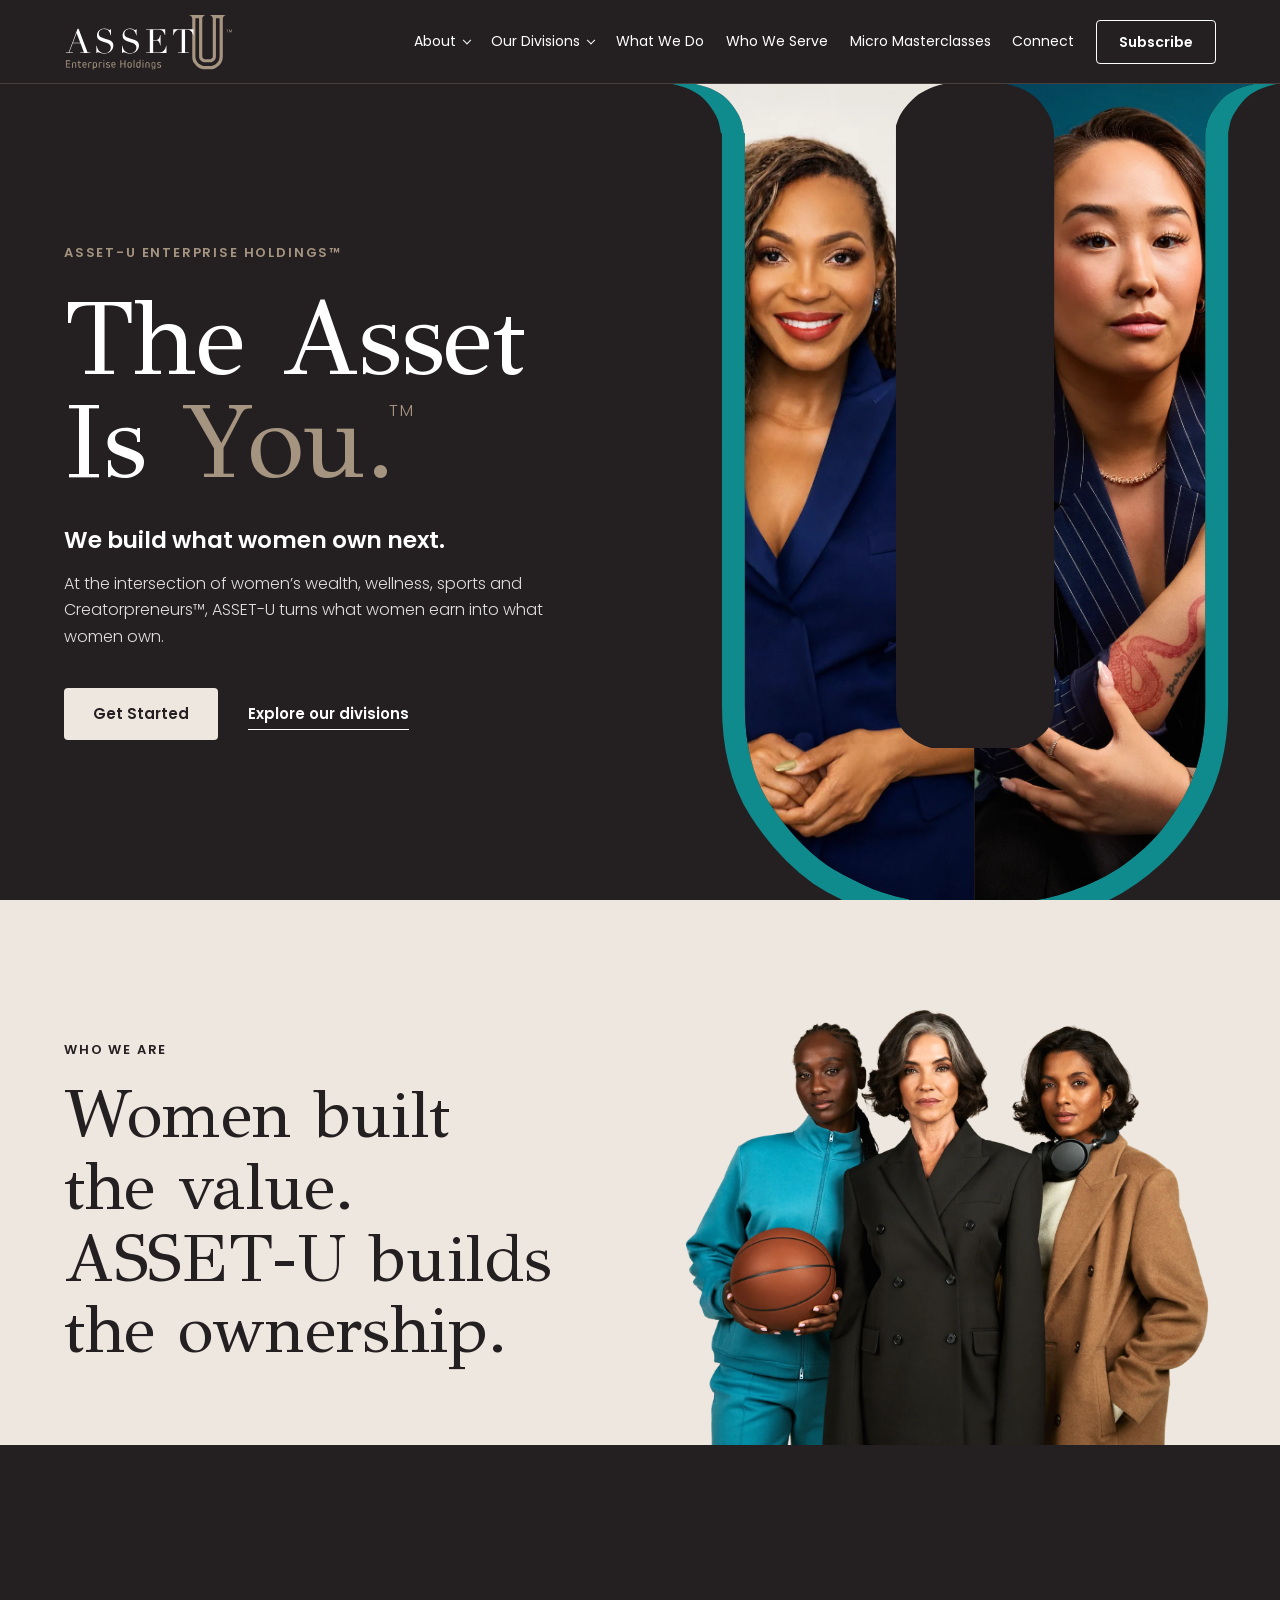
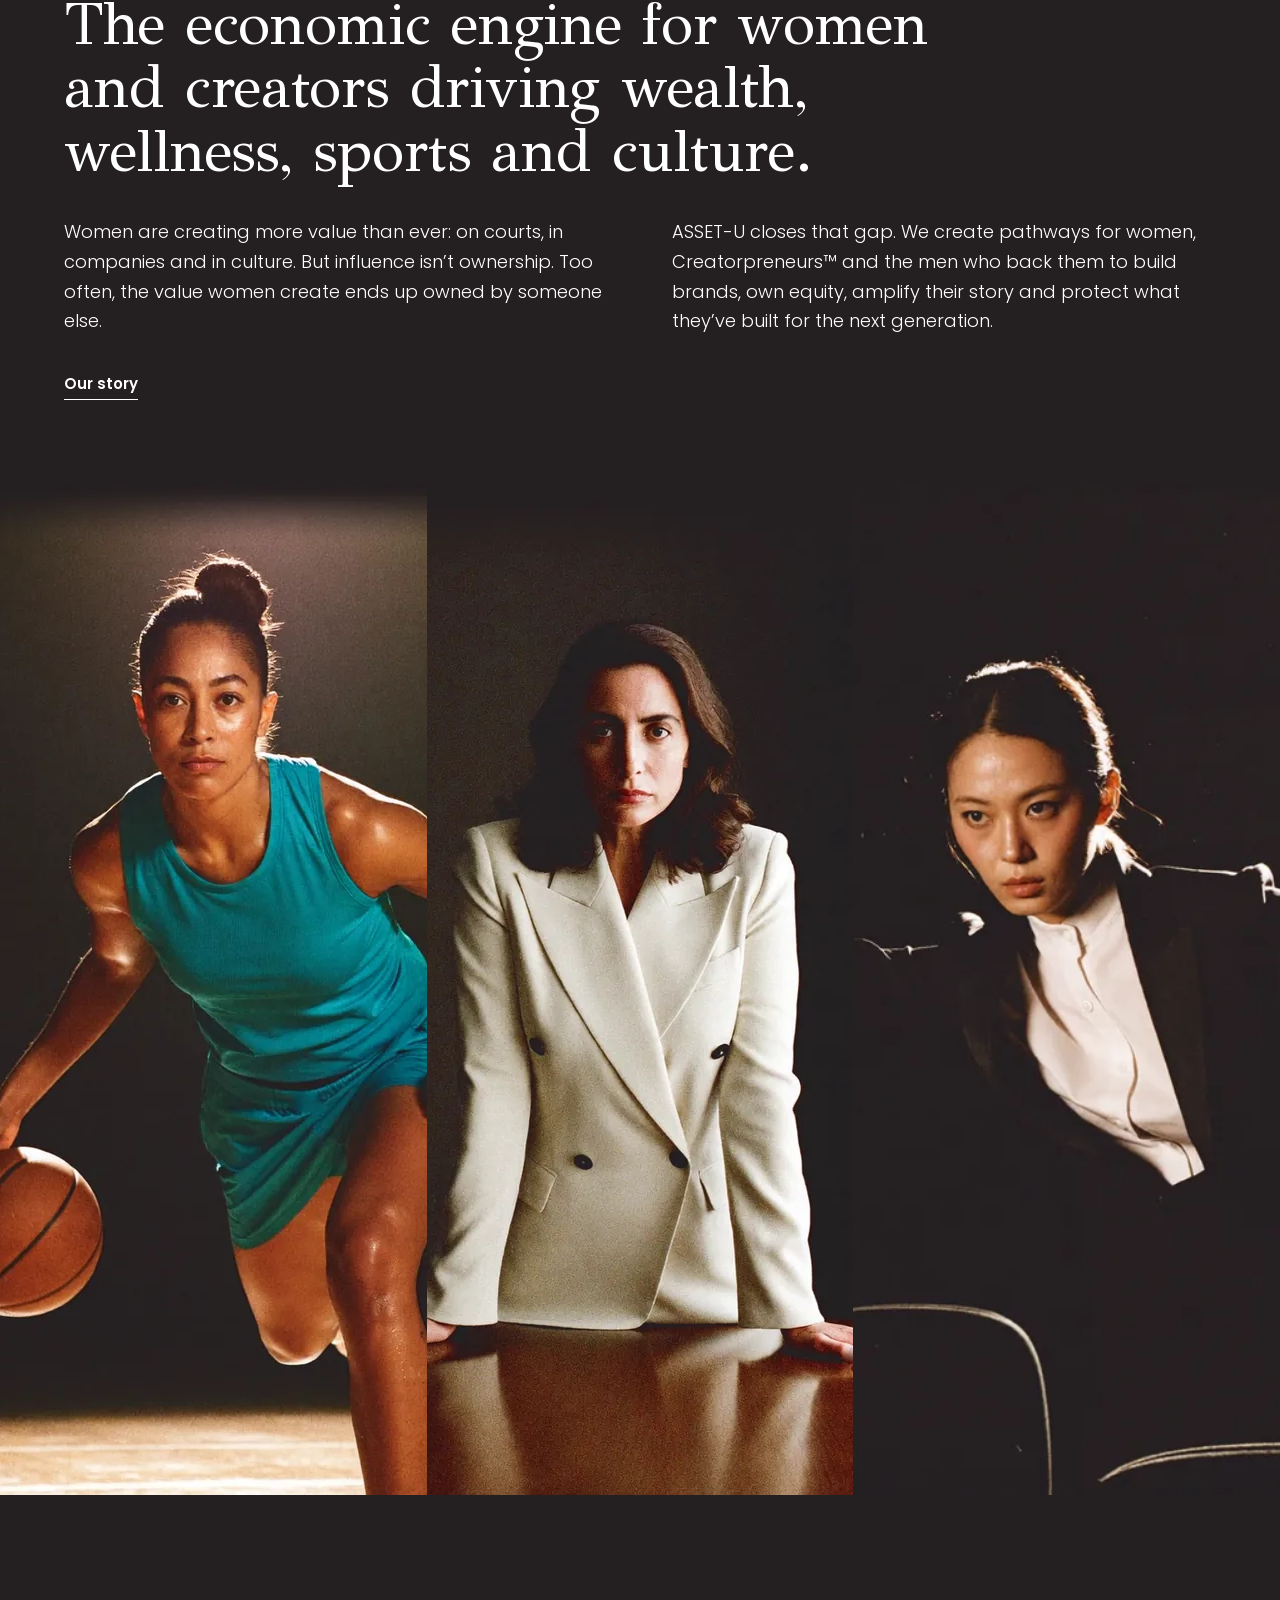
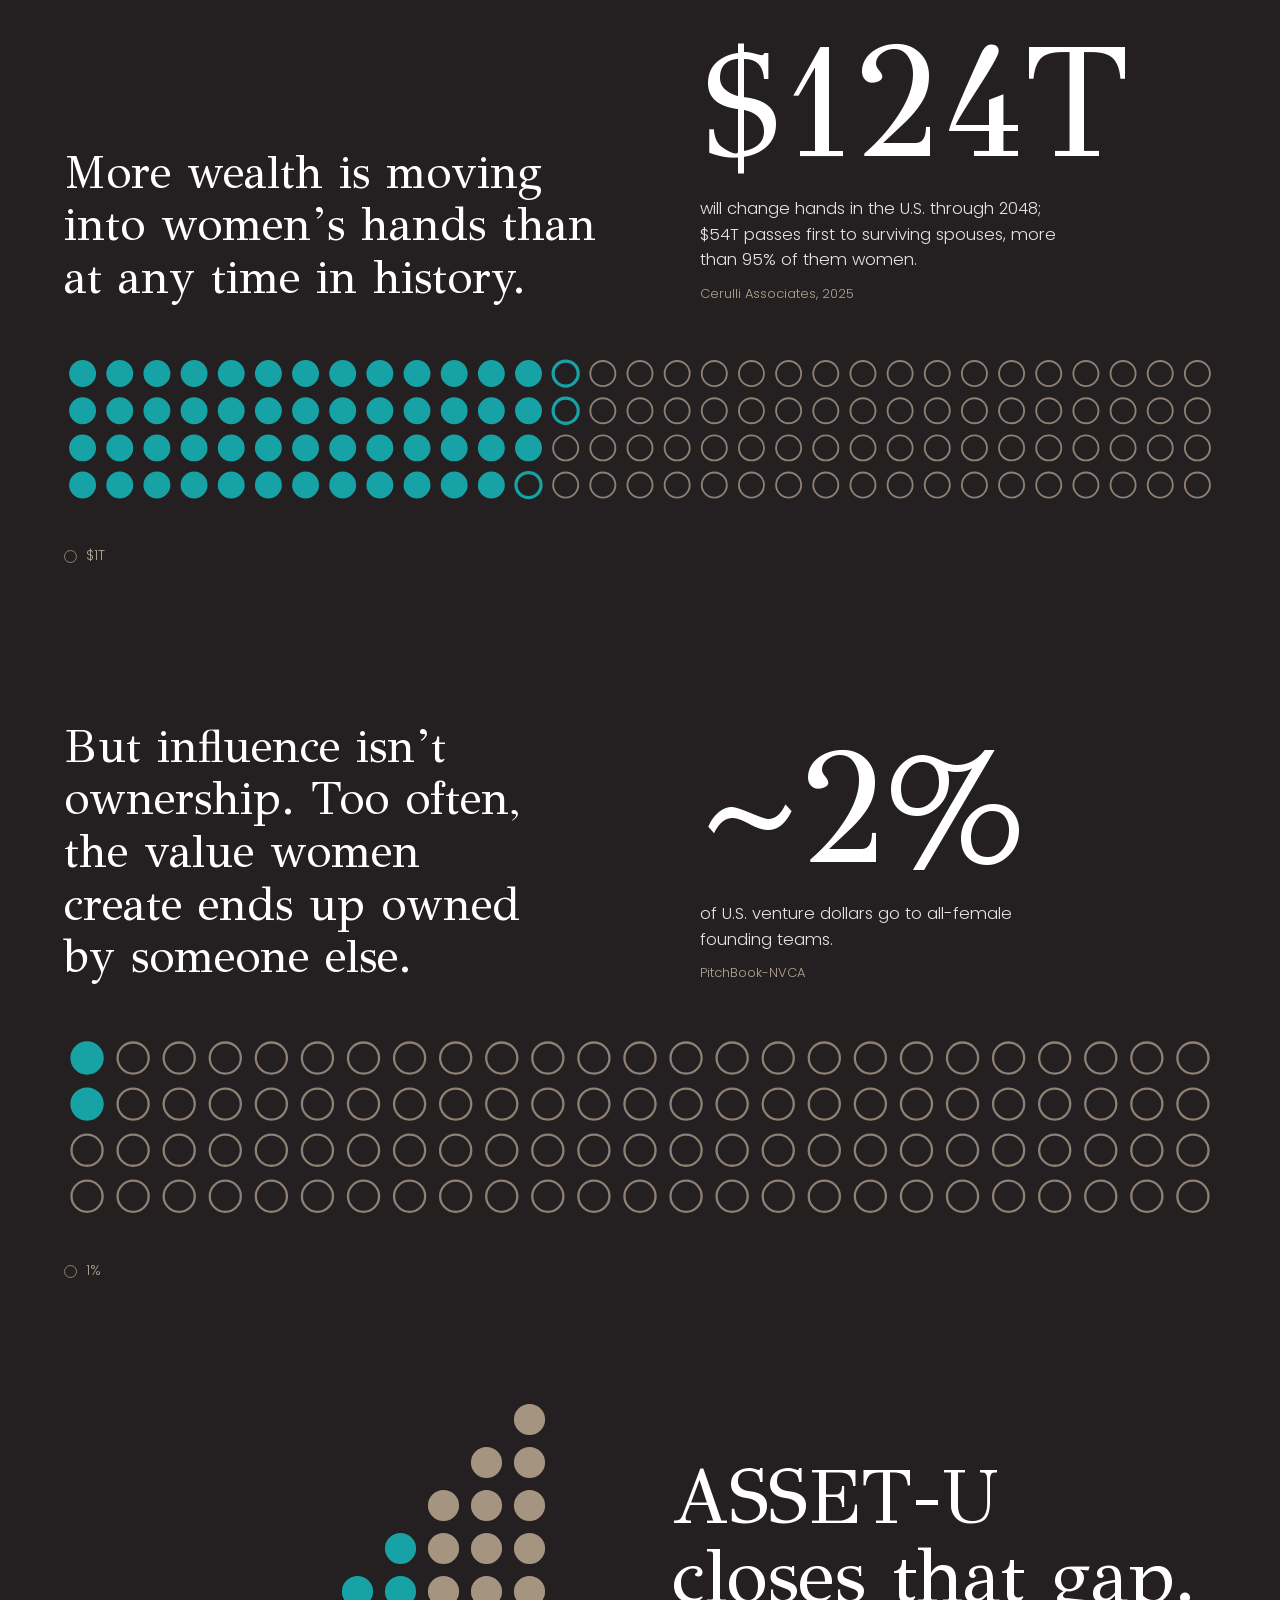
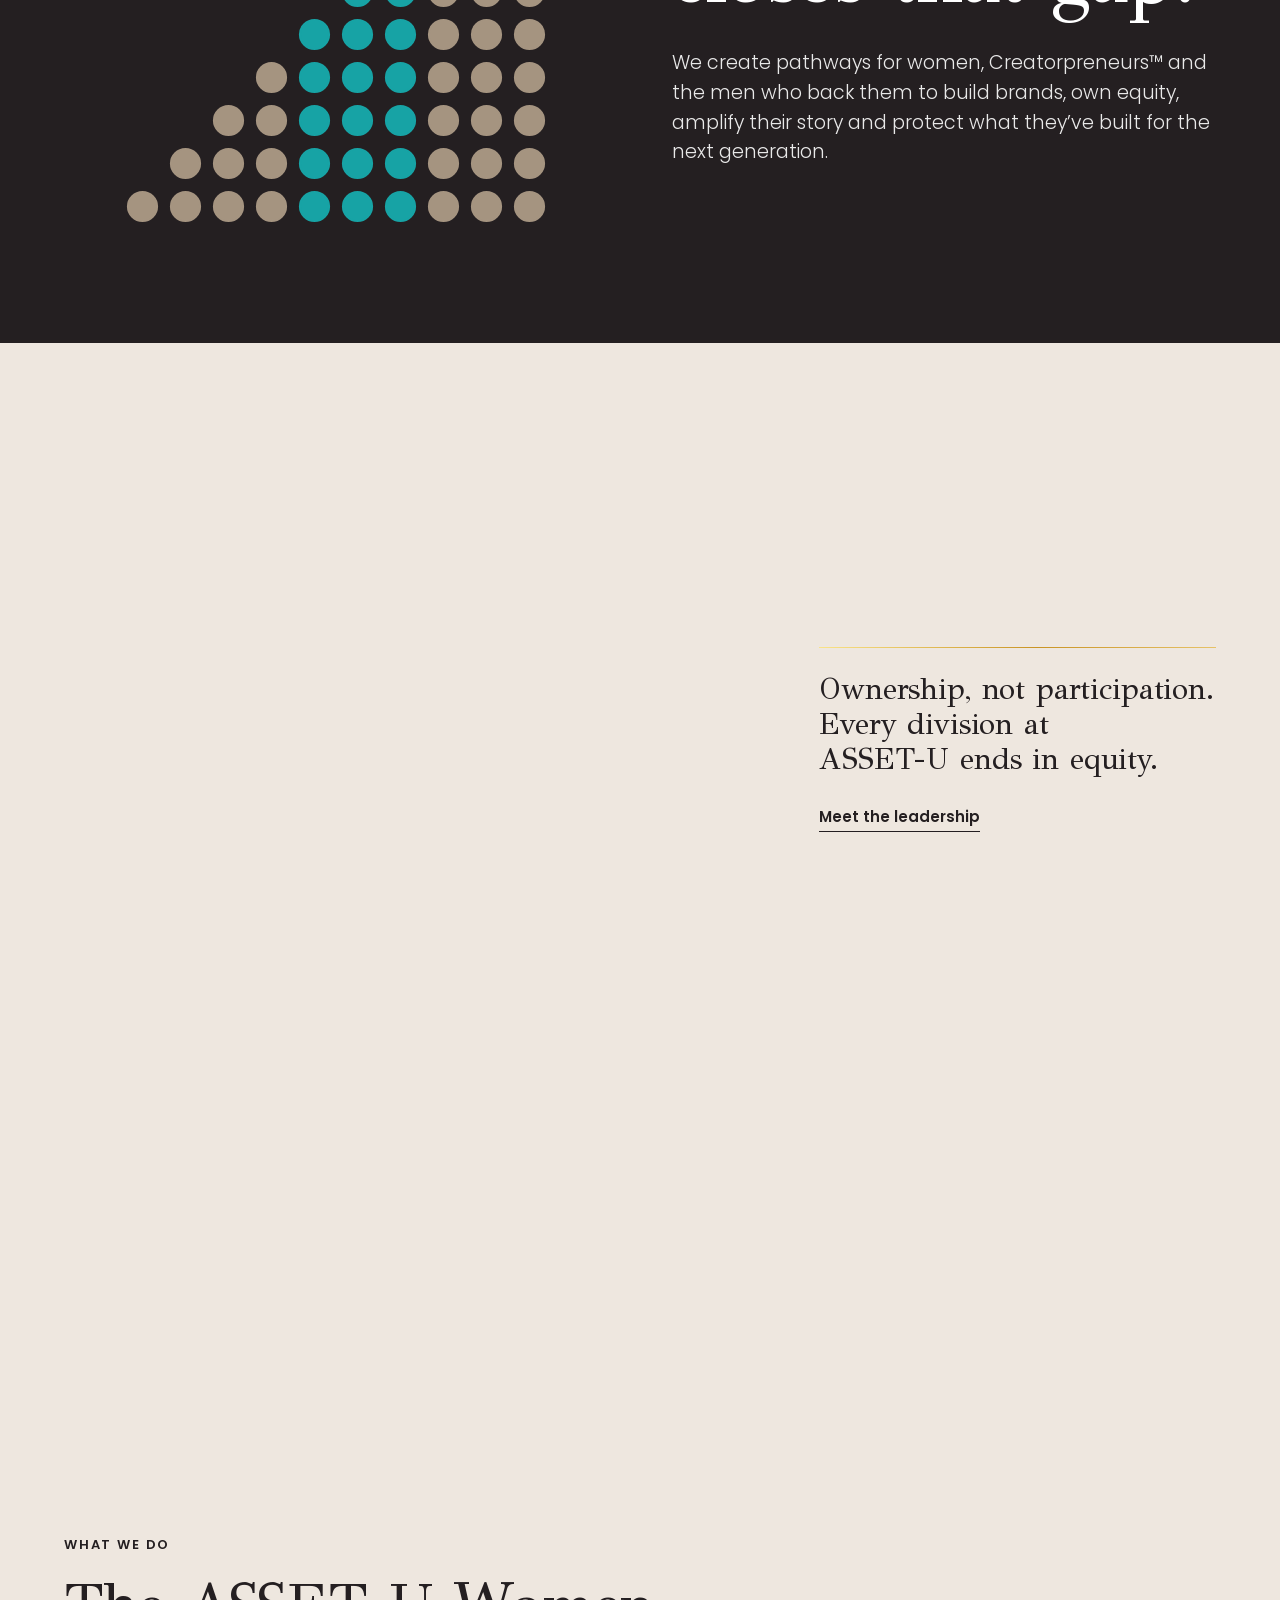
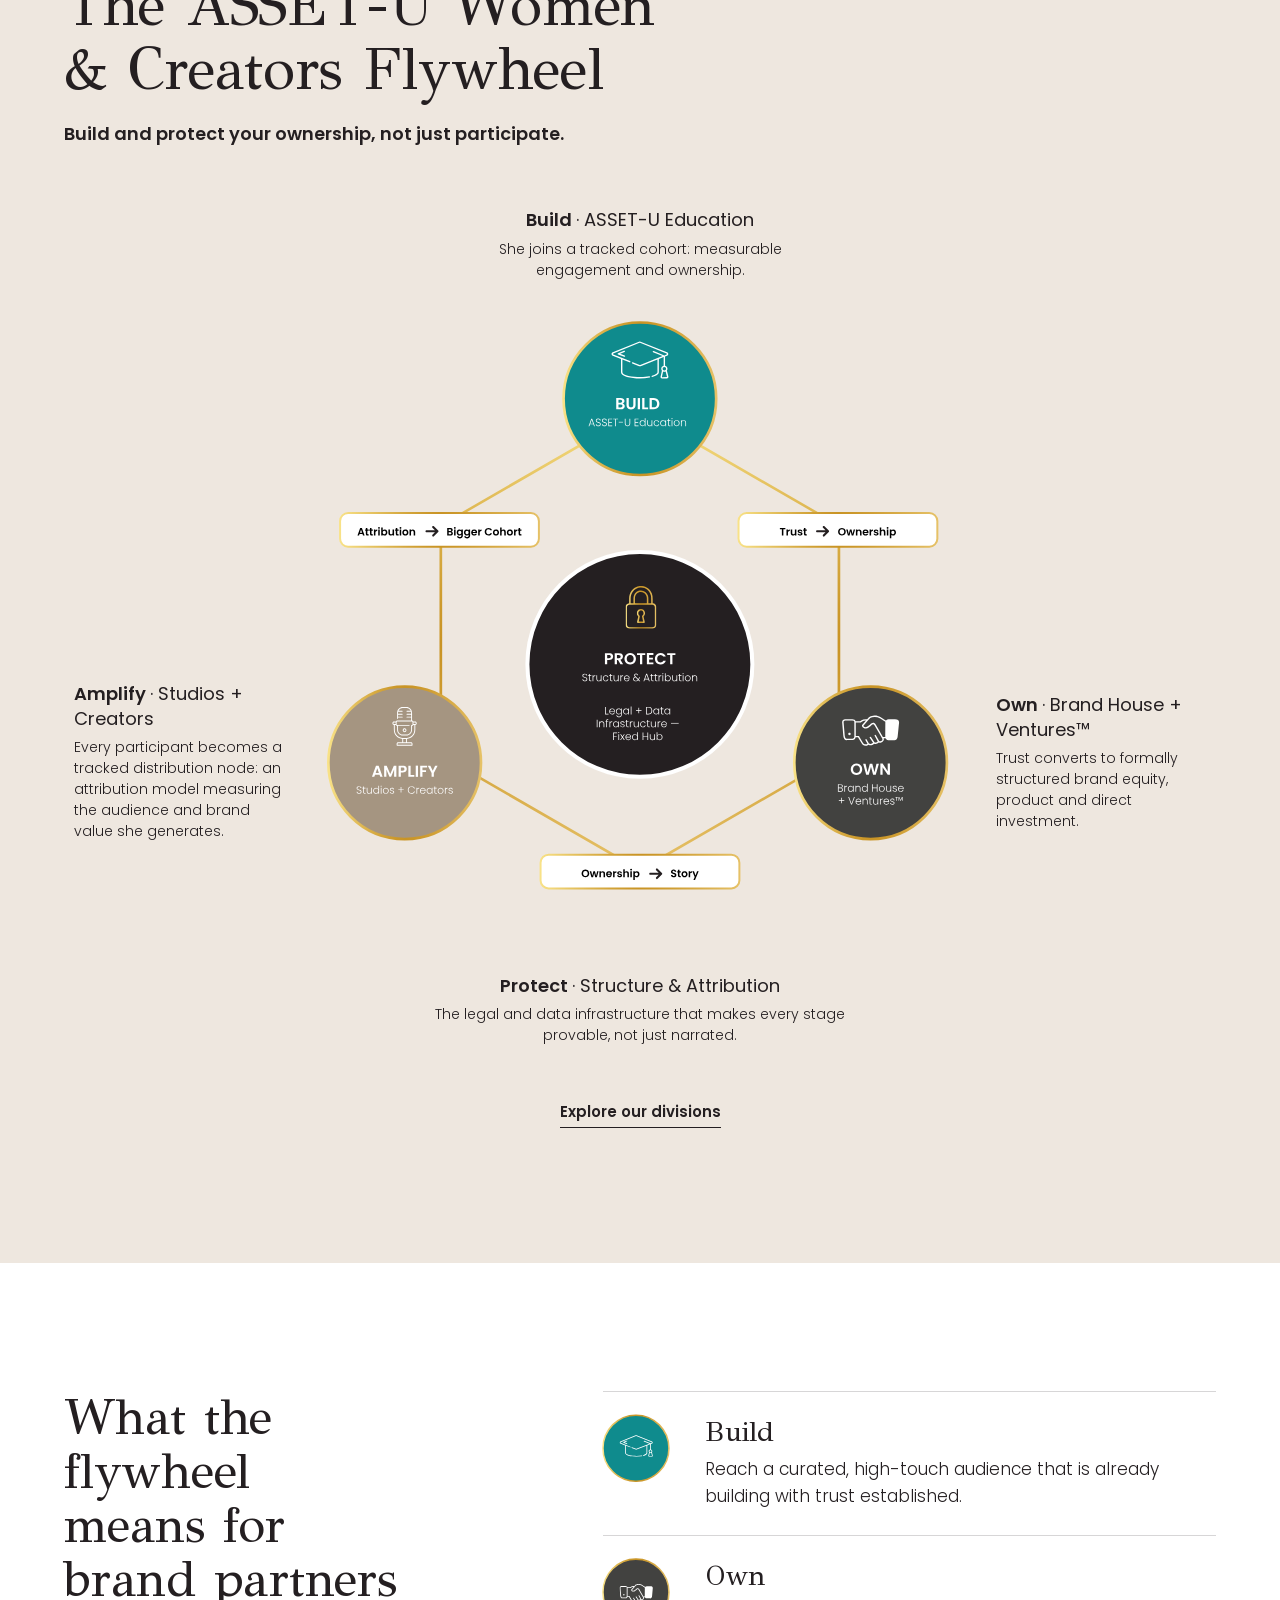
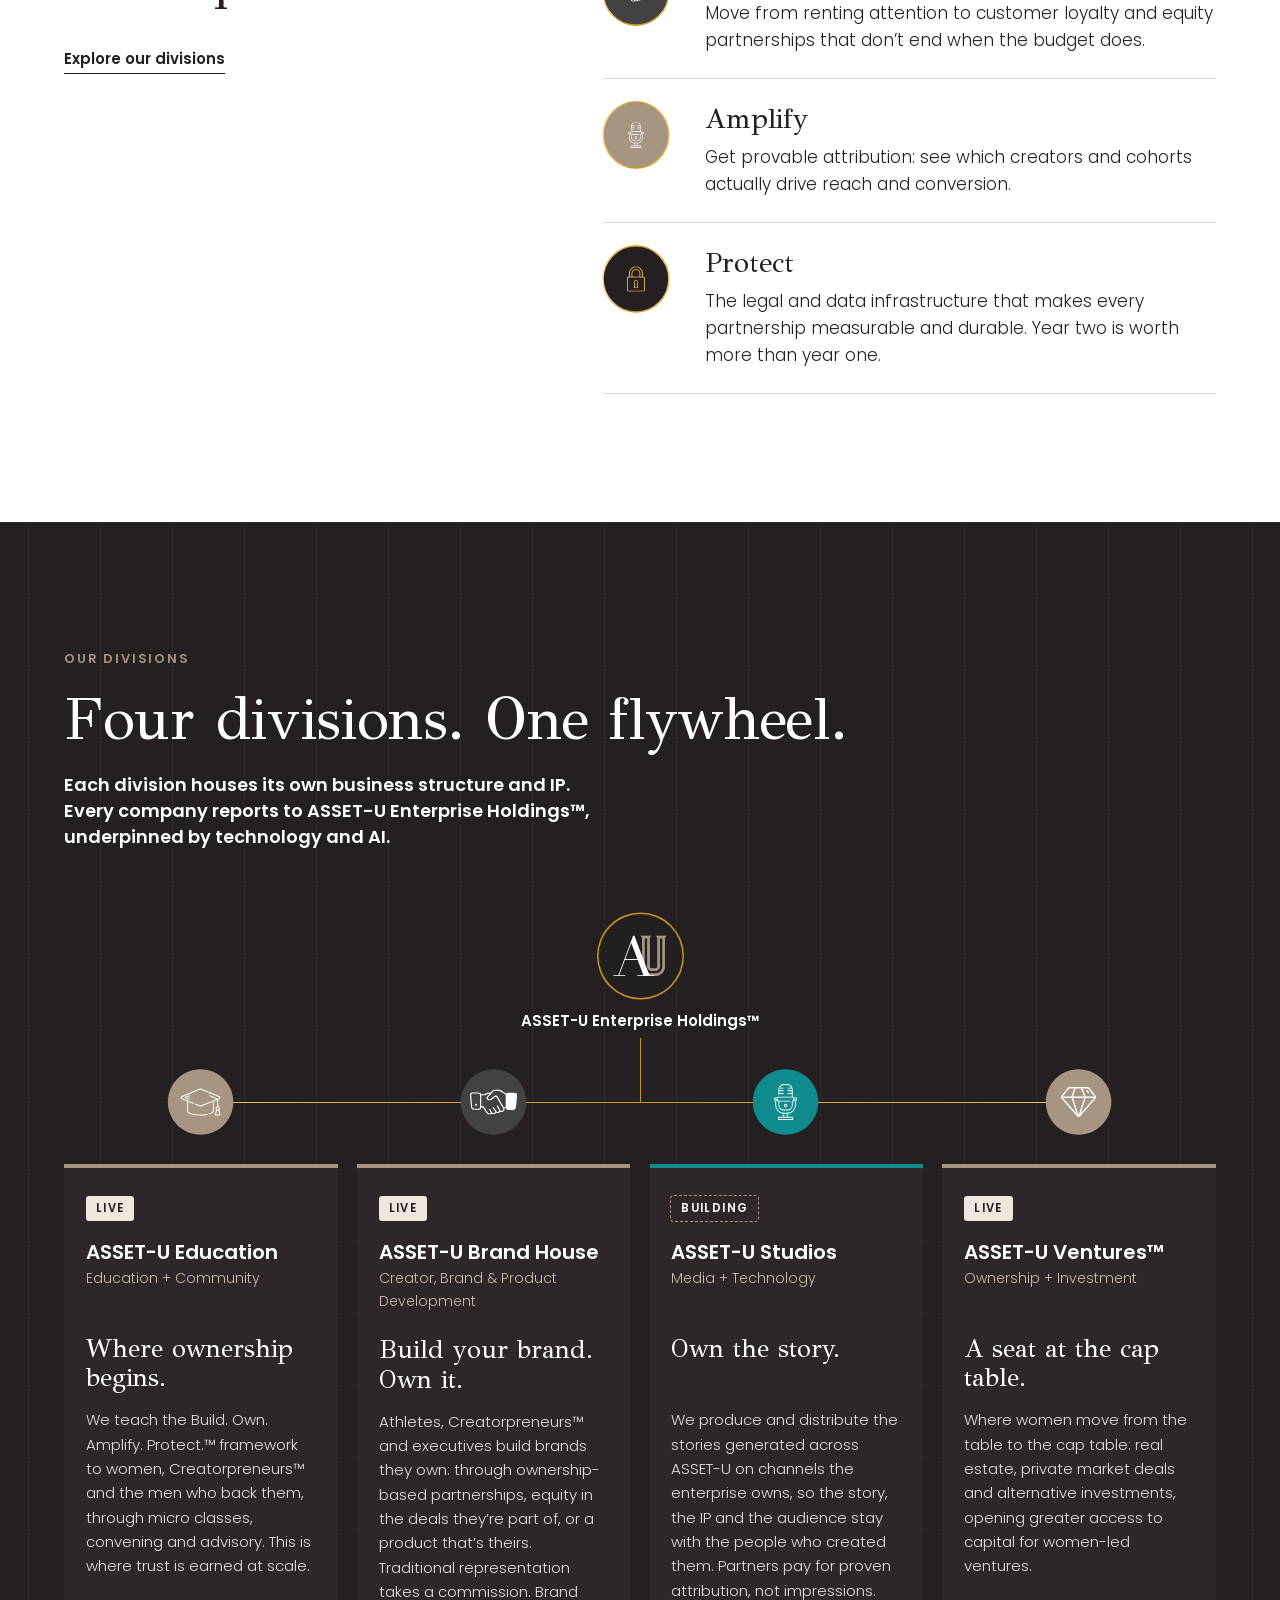
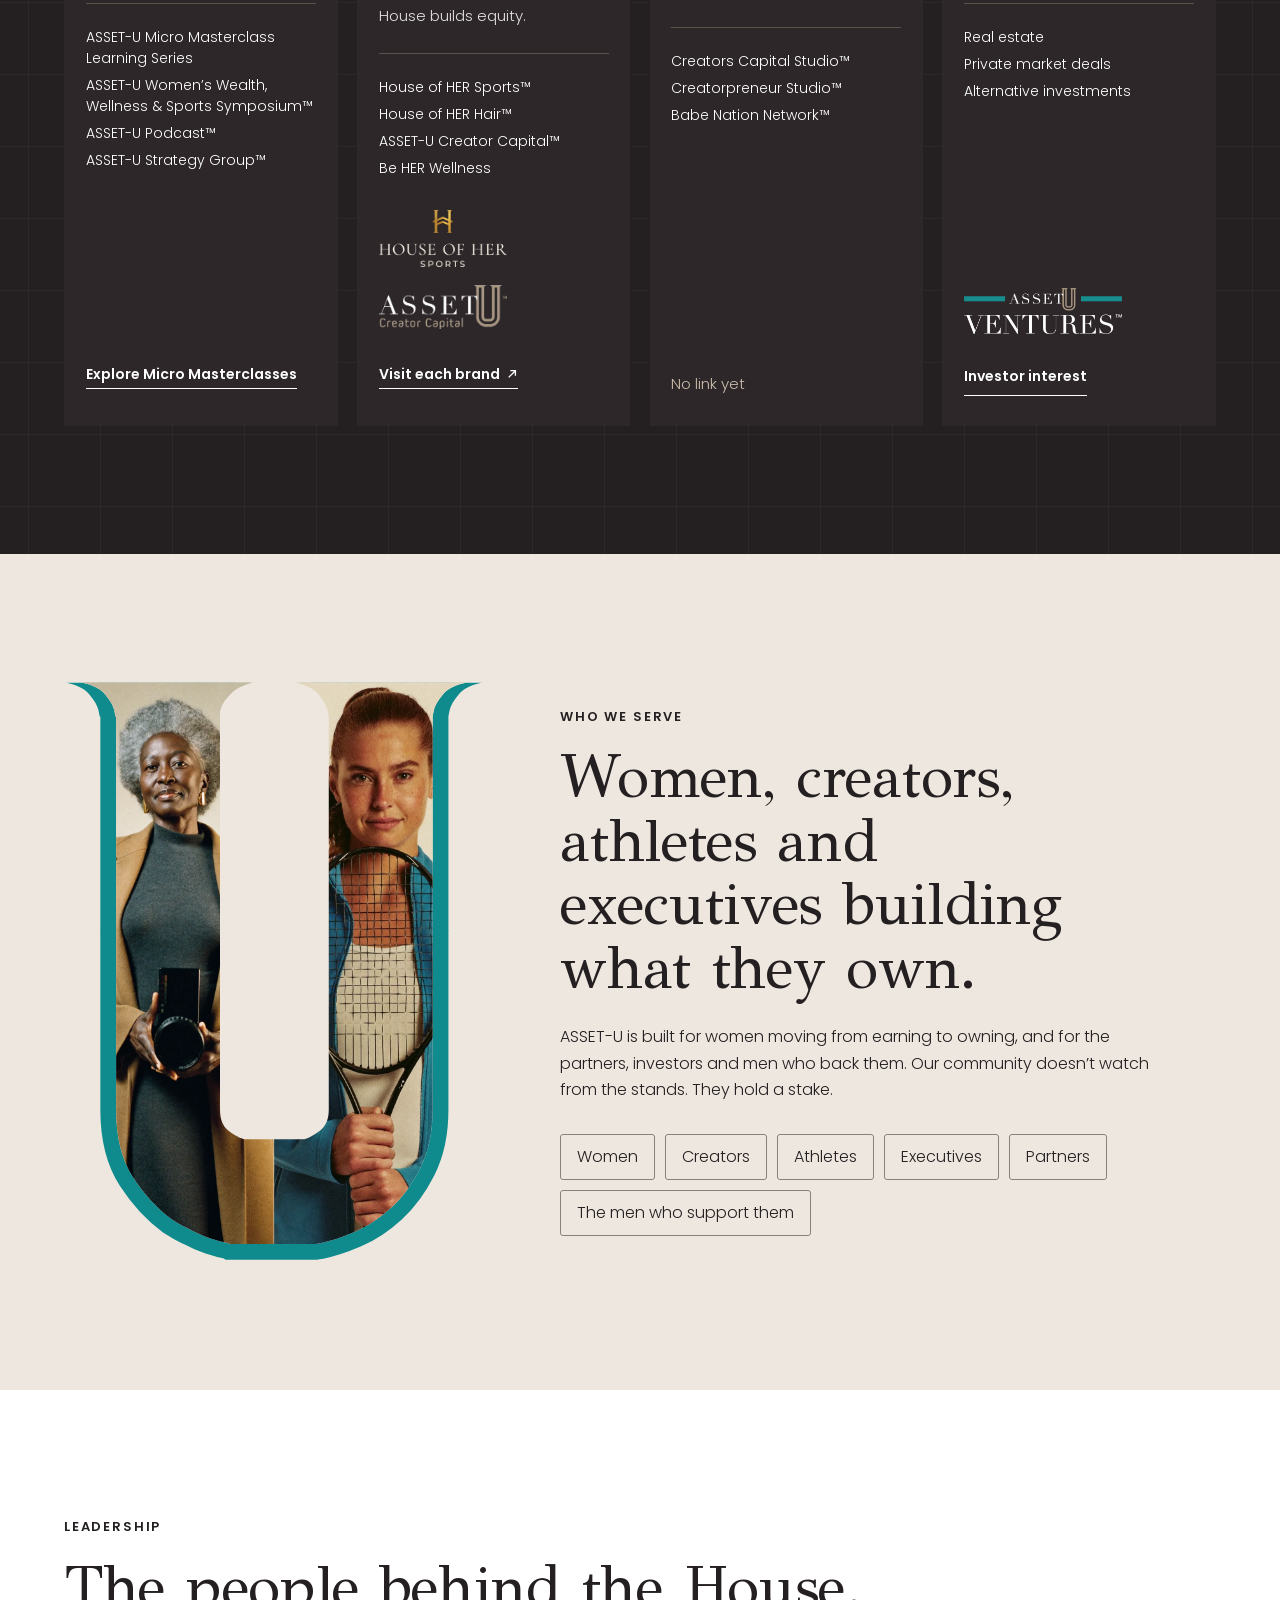
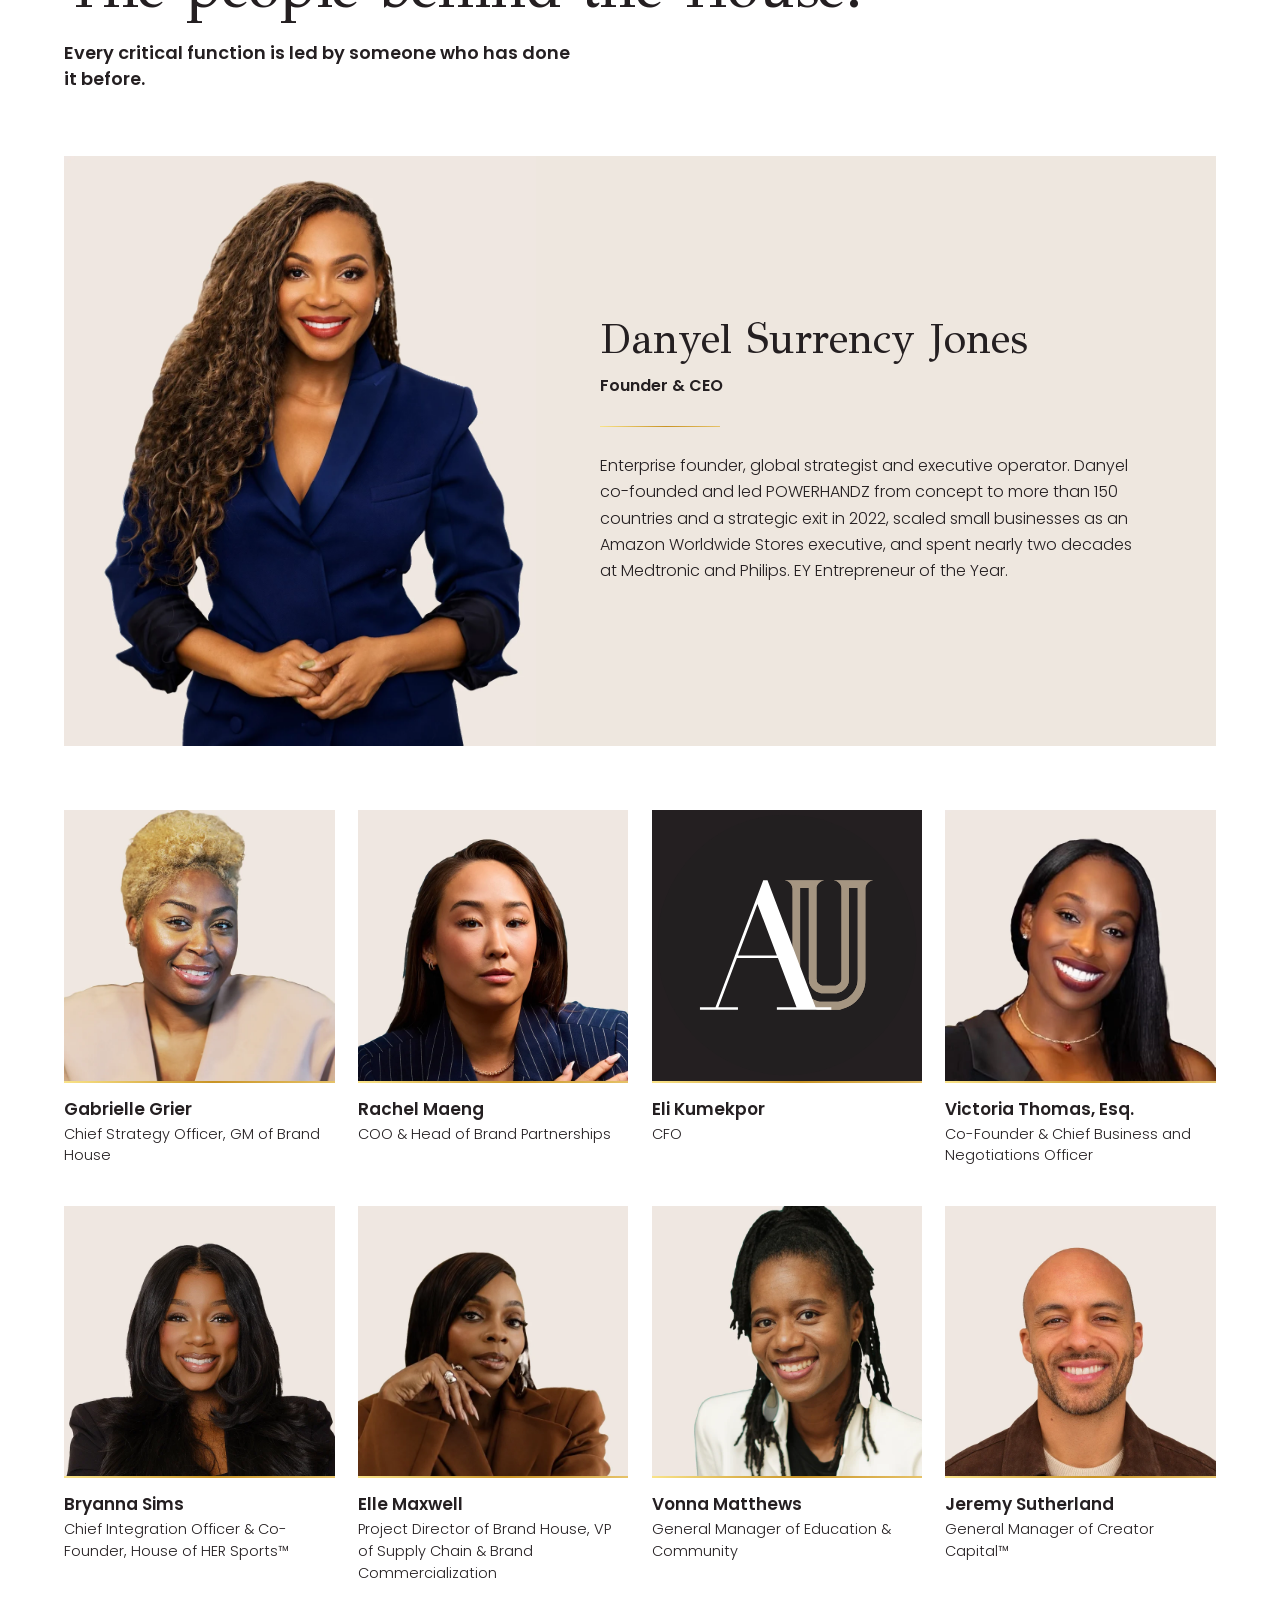
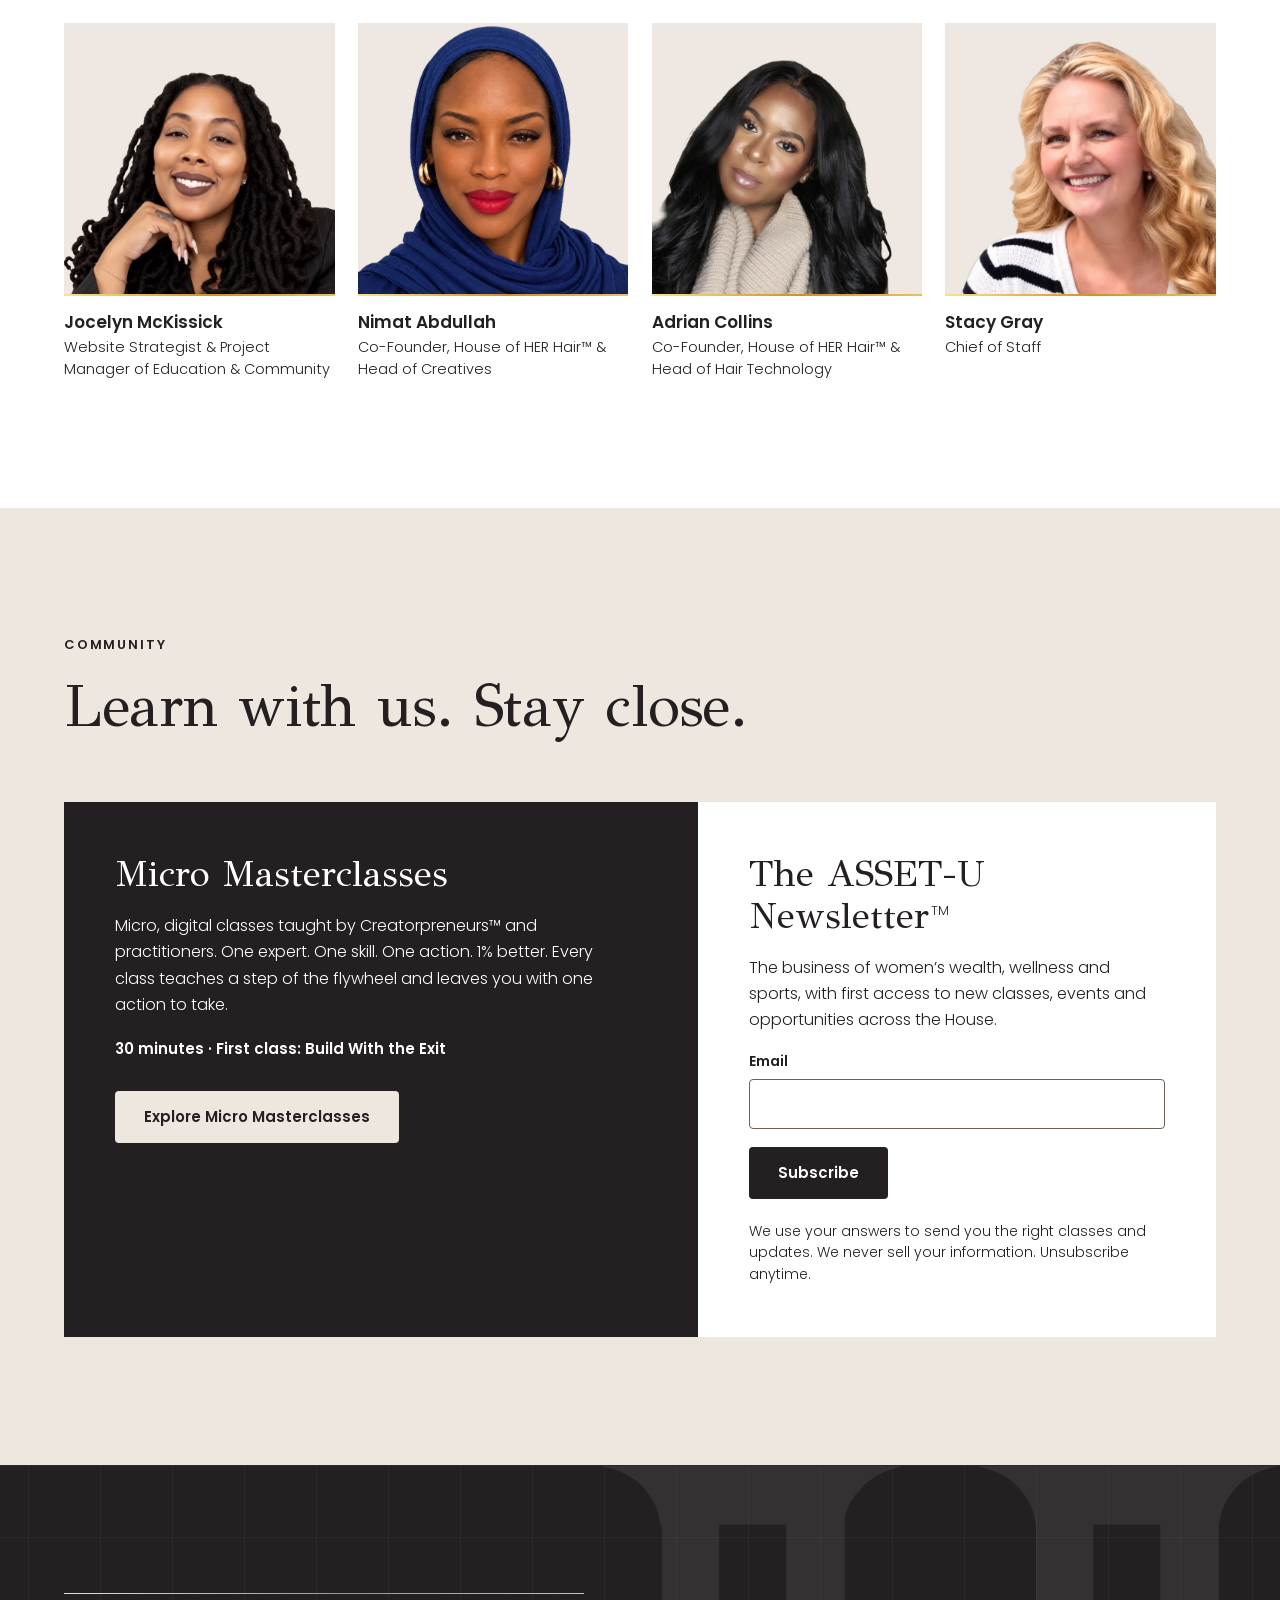
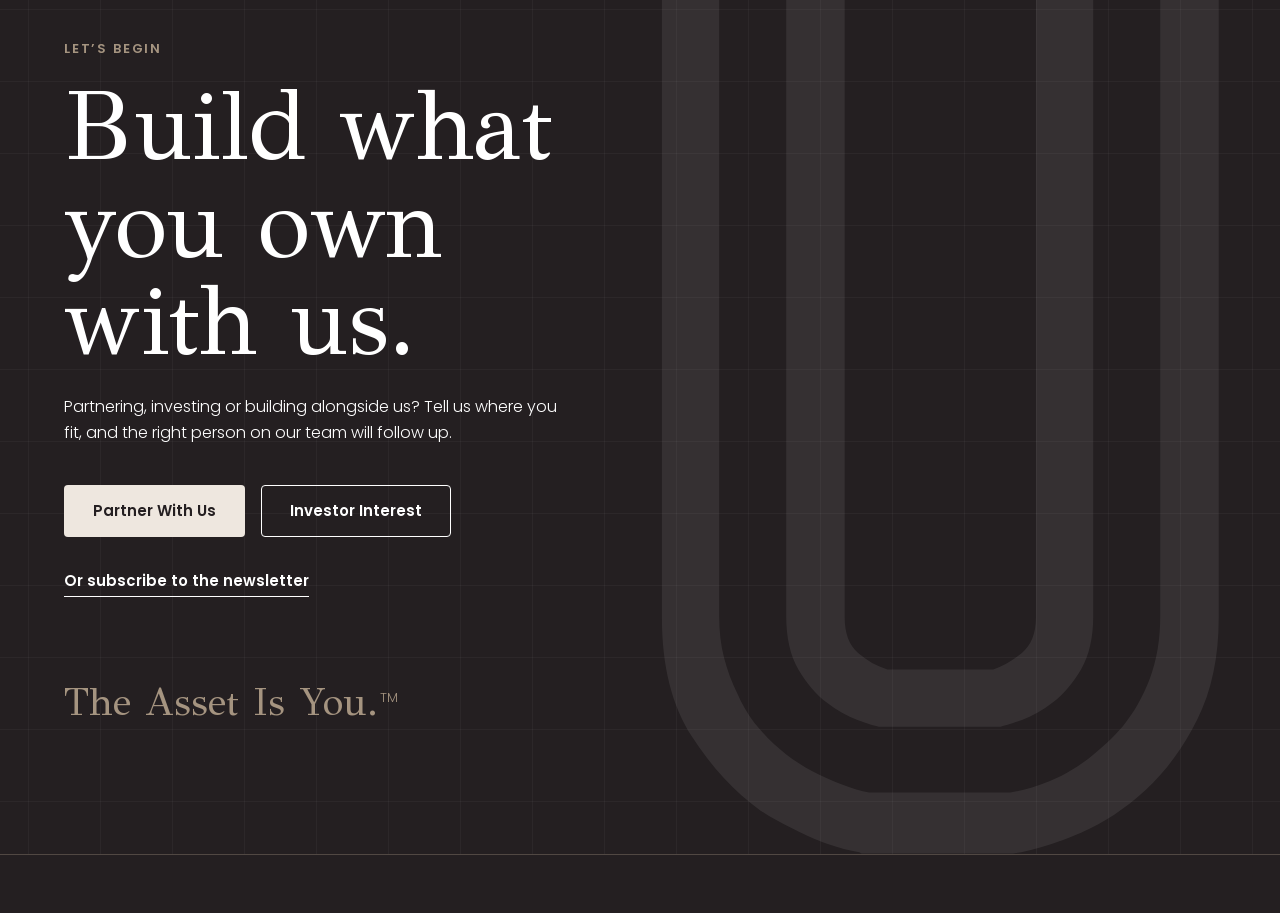
==== index.html @ 94b71155 "Masterclass: instructor caption, headline fit Co-Authored-By: Claude Opus 5.5 <noreply@anthropic.com" ====
<!doctype html>
<html lang="en"><head><meta charset="utf-8"><meta name="viewport" content="width=device-width,initial-scale=1">
<title>ASSET-U Enterprise Holdings™ | The Economic Engine for Women's Ownership</title>
<meta name="description" content="ASSET-U Enterprise Holdings is the economic engine for women's ownership across wealth, wellness and sports. Build. Own. Amplify. Protect.">
<meta name="robots" content="noindex,nofollow"><meta name="theme-color" content="#241F21">




<link rel="icon" href="img/au-favicon.svg" type="image/svg+xml"><link rel="apple-touch-icon" href="img/au-180.png">
<link rel="preload" href="fonts/Poppins-300.woff2" as="font" type="font/woff2" crossorigin><link rel="preload" href="fonts/Poppins-600.woff2" as="font" type="font/woff2" crossorigin>
<link rel="stylesheet" href="styles.css"><link rel="stylesheet" href="still.css?v=3"></head><body class="still"><a class="skip" href="#main">Skip to content</a><header class="nav dark"><div class="wrap"><a class="brand" href="./"><span class="lg"><svg role="img" aria-label="ASSET U Enterprise Holdings, back to top" xmlns="http://www.w3.org/2000/svg" viewBox="570 310 790 275"><defs><clipPath id="lga"><path d="M577.898 531H600v35h-22.102Zm0 0"/></clipPath><clipPath id="lgb"><path d="M971 539h20v35.691h-20Zm0 0"/></clipPath><clipPath id="lgc"><path d="M1327 389h15.148v16H1327Zm0 0"/></clipPath><clipPath id="lgd"><path d="M577.898 386H692v113H577.898Zm0 0"/></clipPath></defs><g clip-path="url(#lga)"><path fill="#A69581" d="M595.926 546.441c.617 0 .976.36.976.973v2.102c0 .613-.359.972-.976.972H582.46v11.114h15.719c.617 0 .972.355.972.968v2.102c0 .613-.355.973-.972.973h-19.356c-.613 0-.972-.36-.972-.973v-32.059c0-.613.359-.972.972-.972h19.356c.617 0 .972.359.972.972v2.102c0 .617-.355.972-.972.972h-15.72v10.754Zm0 0"/></g><path fill="#A69581" d="M621.79 549.617c0-4.3-1.642-6.246-5.227-6.246-3.583 0-5.223 1.945-5.223 6.246v15.055c0 .613-.36.973-.973.973h-2.304c-.614 0-.973-.36-.973-.973v-15.516c0-6.144 3.328-9.472 9.472-9.472 6.149 0 9.477 3.328 9.477 9.472v15.516c0 .613-.36.973-.976.973h-2.301c-.617 0-.973-.36-.973-.973ZM648.977 564.059c.207.562.05.921-.461 1.226-1.125.617-2.61.973-4.504.973-5.223 0-7.887-2.762-7.887-8.09v-14.184h-2.664c-.613 0-.973-.359-.973-.972v-1.742c0-.614.36-.973.973-.973h2.664v-5.79c0-.612.36-.972.973-.972h2.304c.614 0 .973.36.973.973v5.789h6.965c.613 0 .972.36.972.973v1.742c0 .613-.359.972-.972.972h-6.965v14.082c0 2.97 1.434 4.508 4.098 4.508.972 0 1.793-.207 2.558-.617.668-.36 1.13-.203 1.332.41ZM669.719 549.82c0-4.453-1.692-6.449-5.328-6.449-3.633 0-5.325 1.996-5.325 6.45v1.077h10.653Zm4.043-.46v4.097c0 .613-.356.973-.973.973h-13.723v1.484c0 4.66 1.895 6.66 6.196 6.66 2.047 0 3.586-.668 5.172-2.101.46-.461.972-.41 1.382.101l1.024 1.281c.36.461.36.973-.05 1.383-2.048 1.996-4.712 3.02-7.68 3.02-6.762 0-10.294-3.278-10.294-9.934v-6.965c0-6.297 3.329-9.675 9.473-9.675s9.473 3.379 9.473 9.675M681.547 548.953c0-6.098 2.918-9.27 8.5-9.27 2.203 0 4.148.512 5.683 1.536.512.36.668.82.31 1.383l-.872 1.484c-.36.562-.82.617-1.383.258-1.023-.617-2.152-.973-3.328-.973-3.176 0-4.66 1.793-4.66 5.633v15.668c0 .613-.36.973-.973.973h-2.304c-.618 0-.973-.36-.973-.973ZM717.035 549.77c0-4.352-1.691-6.399-5.379-6.399-3.738 0-5.43 2.047-5.43 6.399v6.351c0 4.3 1.794 6.453 5.43 6.453 3.688 0 5.38-2.05 5.38-6.453Zm4.25-.41v7.222c0 6.297-3.125 9.676-8.96 9.676-2.665 0-4.712-.871-5.993-2.559h-.105v9.168c0 .613-.356.973-.973.973h-2.305c-.613 0-.972-.36-.972-.973V549.36c0-6.297 3.382-9.68 9.68-9.68 6.25 0 9.628 3.384 9.628 9.68M729.527 548.953c0-6.098 2.918-9.27 8.5-9.27 2.203 0 4.149.512 5.684 1.536.512.36.668.82.309 1.383l-.872 1.484c-.359.562-.82.617-1.382.258-1.024-.617-2.149-.973-3.328-.973-3.176 0-4.66 1.793-4.66 5.633v15.668c0 .613-.36.973-.973.973H730.5c-.613 0-.973-.36-.973-.973ZM751.957 565.645c-.617 0-.973-.36-.973-.973V541.27c0-.614.356-.973.973-.973h2.305c.613 0 .972.36.972.973v23.402c0 .613-.359.973-.972.973Zm-1.535-32.723c0-1.586 1.125-2.715 2.66-2.715 1.59 0 2.715 1.129 2.715 2.715 0 1.539-1.125 2.664-2.715 2.664-1.535 0-2.66-1.125-2.66-2.664M772.336 566.258c-3.992 0-6.863-.922-9.164-2.969-.41-.41-.41-.871-.05-1.332l1.073-1.434c.41-.511.871-.511 1.383-.101 1.586 1.383 3.84 2.152 6.348 2.152 3.125 0 4.918-1.383 4.918-3.894 0-2.254-1.383-3.328-5.582-3.942-5.942-.87-7.989-3.074-7.989-7.476 0-4.61 3.532-7.582 9.012-7.582 2.817 0 5.531.77 7.426 2.152.512.41.562.871.207 1.383l-.977 1.433c-.355.512-.816.567-1.382.157-1.329-.922-3.02-1.434-4.864-1.434-3.379 0-5.172 1.383-5.172 3.89 0 2.048 1.332 3.071 5.375 3.637 6.043.817 8.196 3.172 8.196 7.782 0 4.66-3.38 7.578-8.758 7.578M802.445 549.82c0-4.453-1.687-6.449-5.324-6.449s-5.324 1.996-5.324 6.45v1.077h10.648Zm4.047-.46v4.097c0 .613-.36.973-.972.973h-13.723v1.484c0 4.66 1.894 6.66 6.195 6.66 2.047 0 3.582-.668 5.172-2.101.461-.461.973-.41 1.383.101l1.023 1.281c.36.461.36.973-.05 1.383-2.047 1.996-4.711 3.02-7.684 3.02-6.758 0-10.29-3.278-10.29-9.934v-6.965c0-6.297 3.329-9.675 9.474-9.675s9.472 3.379 9.472 9.675M852.527 564.672c0 .613-.359.973-.972.973h-2.664c-.614 0-.973-.36-.973-.973v-14.235h-14.594v14.235c0 .613-.355.973-.972.973h-2.664c-.614 0-.973-.36-.973-.973v-32.059c0-.613.36-.972.972-.972h2.665c.617 0 .972.359.972.972v13.778h14.594v-13.778c0-.613.36-.972.973-.972h2.664c.613 0 .972.359.972.972ZM876.7 549.82c0-4.402-1.692-6.449-5.43-6.449-3.688 0-5.375 2.047-5.375 6.45v6.35c0 4.352 1.687 6.403 5.375 6.403 3.738 0 5.43-2.05 5.43-6.402Zm4.25-.46v7.273c0 6.246-3.384 9.625-9.68 9.625-6.247 0-9.63-3.38-9.63-9.625v-7.274c0-6.297 3.383-9.675 9.63-9.675 6.296 0 9.68 3.379 9.68 9.675M890.422 565.645c-.617 0-.973-.36-.973-.973v-33.899c0-.617.356-.972.973-.972h2.3c.618 0 .977.355.977.972v33.899c0 .613-.36.973-.976.973ZM917.254 549.82c0-4.3-1.793-6.449-5.43-6.449-3.687 0-5.375 2.047-5.375 6.45v6.35c0 4.352 1.688 6.403 5.375 6.403 3.739 0 5.43-2.05 5.43-6.402Zm3.277-20.02c.614 0 .973.356.973.973v25.809c0 6.297-3.379 9.676-9.68 9.676-6.246 0-9.625-3.38-9.625-9.676v-7.223c0-6.297 3.121-9.675 8.961-9.675 2.664 0 4.711.87 5.992 2.558h.102v-11.469c0-.617.36-.972.973-.972ZM931.64 565.645c-.613 0-.972-.36-.972-.973V541.27c0-.614.36-.973.973-.973h2.304c.617 0 .973.36.973.973v23.402c0 .613-.356.973-.973.973Zm-1.535-32.723c0-1.586 1.125-2.715 2.665-2.715 1.585 0 2.714 1.129 2.714 2.715 0 1.539-1.129 2.664-2.714 2.664-1.54 0-2.665-1.125-2.665-2.664M958.781 549.617c0-4.3-1.636-6.246-5.222-6.246s-5.223 1.945-5.223 6.246v15.055c0 .613-.36.973-.973.973h-2.304c-.614 0-.973-.36-.973-.973v-15.516c0-6.144 3.328-9.472 9.473-9.472 6.144 0 9.472 3.328 9.472 9.472v15.516c0 .613-.355.973-.972.973h-2.305c-.613 0-.973-.36-.973-.973Zm0 0"/><g clip-path="url(#lgb)"><path fill="#A69581" d="M986.332 555.3v-5.53c0-4.352-1.691-6.399-5.43-6.399-3.687 0-5.375 2.047-5.375 6.399v5.53c0 4.403 1.688 6.454 5.375 6.454 3.637 0 5.43-2.152 5.43-6.453m4.25-5.942v16.032c0 5.632-3.637 9.062-9.629 9.062-3.379 0-6.195-.973-8.293-2.816q-.69-.615-.156-1.383l.973-1.383c.359-.562.82-.613 1.332-.152 1.691 1.383 3.586 2.047 5.89 2.047 3.688 0 5.633-2.047 5.633-5.684v-2.203h-.102c-1.28 1.691-3.328 2.562-5.992 2.562-5.836 0-8.96-3.382-8.96-9.68v-6.402c0-6.297 3.378-9.675 9.624-9.675 6.301 0 9.68 3.379 9.68 9.675"/></g><path fill="#A69581" d="M1007.43 566.258c-3.996 0-6.864-.922-9.168-2.969-.41-.41-.41-.871-.051-1.332l1.074-1.434c.41-.511.871-.511 1.383-.101 1.59 1.383 3.84 2.152 6.352 2.152 3.125 0 4.914-1.383 4.914-3.894 0-2.254-1.38-3.328-5.579-3.942-5.94-.87-7.992-3.074-7.992-7.476 0-4.61 3.535-7.582 9.016-7.582 2.816 0 5.531.77 7.426 2.152.511.41.562.871.203 1.383l-.973 1.433c-.36.512-.82.567-1.383.157-1.332-.922-3.02-1.434-4.863-1.434-3.383 0-5.172 1.383-5.172 3.89 0 2.048 1.328 3.071 5.375 3.637 6.043.817 8.196 3.172 8.196 7.782 0 4.66-3.383 7.578-8.758 7.578M1320.824 403.676c0 .258-.148.406-.406.406h-1.117c-.258 0-.406-.148-.406-.406v-12.153h-3.5c-.258 0-.41-.152-.41-.41v-.879c0-.257.152-.406.41-.406h8.953c.257 0 .406.149.406.406v.88c0 .257-.149.41-.406.41h-3.524Zm0 0"/><g clip-path="url(#lgc)"><path fill="#A69581" d="M1341.742 389.828c.258 0 .406.149.406.406v13.442c0 .258-.148.406-.406.406h-1.117c-.258 0-.41-.148-.41-.406v-11.121h-.043l-4.184 11.207a.465.465 0 0 1-.472.32h-.989c-.238 0-.386-.105-.472-.32l-4.188-11.207h-.043v11.12c0 .259-.152.407-.406.407h-1.074c-.258 0-.41-.148-.41-.406v-13.442c0-.257.152-.406.41-.406h2.168c.234 0 .386.106.472.32l4.059 11.059h.043l4.059-11.059c.085-.214.234-.32.472-.32Zm0 0"/></g><path class="lu" fill="#A69581" d="M1284.777 513.324v-174.34h-16.898v174.34c0 5.531-1.031 10.04-3.074 13.52q-3.077 5.226-7.067 8.297c-2.664 2.043-5.277 3.53-7.836 4.453q-3.841 1.382-5.375 1.691h-30.722q-1.542-.31-5.375-1.691c-2.567-.922-5.176-2.41-7.836-4.453-2.664-2.047-5.024-4.813-7.067-8.297-2.05-3.48-3.07-7.989-3.07-13.52v-174.34h-16.902v174.34c0 3.895.41 7.426 1.23 10.602a45.6 45.6 0 0 0 3.38 9.062q1.534 3.685 4.3 7.371c4.3 5.328 9.164 9.371 14.594 12.137 5.425 2.77 10.187 4.559 14.285 5.379h35.64c2.868-.414 6.196-1.383 9.985-2.918 3.789-1.539 7.422-3.742 10.91-6.605a113 113 0 0 0 3.684-3.227 45 45 0 0 0 3.687-3.84c2.867-3.488 5.172-7.531 6.914-12.137 1.738-4.609 2.613-9.878 2.613-15.824m-46.394-189.086h76.195c-4.918 1.028-8.45 2.817-10.601 5.38-2.149 2.562-3.43 4.773-3.84 6.616q-.615 2.767-.614 3.075v174.57c0 9.84-1.796 18.351-5.378 25.527q-5.38 10.76-13.055 17.84c-5.121 4.707-10.555 8.297-16.285 10.762-5.739 2.457-10.754 4.101-15.055 4.922l-2.148.308h-38.098l-.617-.308c-2.457-.414-5.176-1.13-8.14-2.153q-4.46-1.545-9.063-4a57 57 0 0 1-7.68-4.304q-9.836-7.08-17.363-18.762c-5.02-7.793-7.524-17.738-7.524-29.832v-174.57h-.308q-.002-.307-.614-3.075c-.414-1.843-1.691-4.054-3.843-6.617-2.149-2.562-5.684-4.351-10.598-5.379h76.195c-4.3 1.028-7.527 2.61-9.676 4.762q-3.228 3.223-4.148 5.527-.926 2.309-.926 2.614v176.492q-.002 6.145 3.383 9.062 3.377 2.924 7.375 4.149h26.727q3.686-1.226 7.218-4.149 3.535-2.917 3.535-9.062v-174.34q-.001-.306-.617-3.074c-.41-1.844-1.687-4.04-3.84-6.606-2.148-2.558-5.683-4.347-10.597-5.375"/><g clip-path="url(#lgd)"><path fill="#FFF" d="m627.73 406.629-16.882 44.66h33.761Zm-49.878 89.473h13.503l41.438-109.887h3.684l41.742 109.887h13.66v2.148h-47.27v-2.148h17.036l-16.114-42.664h-35.605l-16.114 42.664h17.036v2.148h-32.996Zm0 0"/></g><path fill="#FFF" d="M718.582 465.254h1.688q1.687 8.286 4.375 13.965c1.789 3.785 3.761 6.906 5.906 9.36 2.152 2.456 4.398 4.35 6.754 5.679 2.351 1.332 4.73 2.3 7.136 2.918q3.603.92 6.907 1.074 3.298.152 6.215.152c5.421 0 9.875-.82 13.351-2.457 3.48-1.632 6.242-3.707 8.29-6.215 2.042-2.503 3.476-5.218 4.296-8.132q1.226-4.372 1.227-8.059 0-5.368-1.993-9.207c-1.332-2.559-3.02-4.73-5.066-6.523a28.4 28.4 0 0 0-6.676-4.372c-2.406-1.128-4.68-1.996-6.832-2.609l-17.648-5.375c-8.285-2.555-14.555-5.93-18.797-10.129q-6.37-6.288-6.371-16.879 0-6.906 2.457-12.816 2.451-5.908 6.906-10.203c2.965-2.863 6.523-5.117 10.664-6.754q6.217-2.456 13.582-2.457 5.372 0 8.98.922 3.603.92 6.215 2.07l4.68 2.074q2.074.921 4.223.922 1.992 0 2.683-.539c.461-.355 1.098-1.254 1.918-2.687h2.149v27.78h-1.84a45.6 45.6 0 0 0-3.149-10.667q-2.226-5.14-5.753-9.055c-2.356-2.61-5.196-4.703-8.52-6.293-3.324-1.582-7.187-2.379-11.586-2.379-2.453 0-5.168.336-8.133 1a25.7 25.7 0 0 0-8.289 3.453q-3.837 2.456-6.367 6.446-2.53 3.992-2.531 10.129 0 4.91 1.992 8.363a19.4 19.4 0 0 0 5.145 5.832c2.093 1.586 4.449 2.914 7.058 3.988a91 91 0 0 0 7.902 2.84l18.57 5.832q2.914.924 7.368 2.457c2.969 1.024 5.855 2.559 8.672 4.606 2.812 2.046 5.219 4.753 7.21 8.132q2.994 5.063 2.993 12.891c0 4.813-.895 9.387-2.684 13.734a34.4 34.4 0 0 1-7.75 11.512q-5.063 4.987-12.277 7.98-7.217 2.994-16.27 2.993-3.224-.001-5.675-.078c-1.64-.051-3.172-.18-4.606-.383a124 124 0 0 1-4.297-.692q-2.15-.38-4.757-1.148a164 164 0 0 1-6.602-2.148q-3.528-1.23-6.137-1.23c-1.535 0-2.586.308-3.144.921q-.851.921-1.461 2.457h-2.301ZM836.293 465.254h1.687q1.687 8.286 4.372 13.965 2.688 5.678 5.91 9.36 3.221 3.685 6.754 5.679c2.351 1.332 4.73 2.3 7.136 2.918q3.603.92 6.907 1.074c2.195.102 4.27.152 6.214.152q8.132 0 13.352-2.457c3.477-1.632 6.238-3.707 8.29-6.215 2.042-2.503 3.476-5.218 4.296-8.132q1.225-4.372 1.226-8.059-.001-5.368-1.996-9.207c-1.332-2.559-3.02-4.73-5.062-6.523a28.6 28.6 0 0 0-6.676-4.372q-3.609-1.69-6.832-2.609l-17.648-5.375q-12.433-3.832-18.801-10.129-6.368-6.288-6.367-16.879c0-4.605.816-8.875 2.457-12.816 1.633-3.938 3.937-7.34 6.902-10.203 2.969-2.863 6.524-5.117 10.668-6.754q6.217-2.456 13.582-2.457c3.578 0 6.574.308 8.977.922q3.605.92 6.214 2.07l4.684 2.074q2.068.921 4.219.922 1.994 0 2.687-.539c.461-.355 1.098-1.254 1.918-2.687h2.149v27.78h-1.844a45.8 45.8 0 0 0-3.145-10.667q-2.226-5.14-5.753-9.055c-2.356-2.61-5.196-4.703-8.52-6.293-3.324-1.582-7.187-2.379-11.586-2.379-2.457 0-5.168.336-8.133 1a25.7 25.7 0 0 0-8.289 3.453q-3.837 2.456-6.367 6.446-2.536 3.992-2.535 10.129-.001 4.91 1.996 8.363a19.4 19.4 0 0 0 5.14 5.832q3.148 2.378 7.063 3.988a90 90 0 0 0 7.902 2.84l18.57 5.832q2.914.924 7.368 2.457 4.448 1.536 8.668 4.606c2.816 2.046 5.219 4.753 7.215 8.132q2.993 5.063 2.992 12.891c0 4.813-.899 9.387-2.684 13.734a34.4 34.4 0 0 1-7.75 11.512q-5.068 4.987-12.28 7.98-7.214 2.994-16.267 2.993-3.223-.001-5.68-.078a42 42 0 0 1-4.6-.383 123 123 0 0 1-4.298-.692c-1.437-.253-3.02-.636-4.761-1.148a162 162 0 0 1-6.598-2.148c-2.356-.82-4.399-1.23-6.137-1.23q-2.304 0-3.148.921-.846.921-1.457 2.457h-2.301ZM947.094 496.102h17.035V391.129h-17.035v-2.152h87.785v26.55h-1.688q-1.994-5.982-4.293-10.511c-1.539-3.016-3.378-5.575-5.527-7.672-2.148-2.098-4.707-3.656-7.676-4.684q-4.45-1.53-10.742-1.531h-25.476v47.422h9.976q5.061-.001 8.594-.922c2.351-.613 4.375-1.766 6.062-3.453q2.532-2.53 4.297-6.906 1.765-4.373 3.453-11.282h1.688v47.73h-1.688a251 251 0 0 0-2.226-8.593q-1.149-4.144-3.223-7.367-2.07-3.224-5.523-5.14c-2.301-1.282-5.297-1.919-8.977-1.919h-12.433v55.403h29.007q8.437 0 14.043-3.61c3.73-2.402 6.778-5.265 9.133-8.594 2.348-3.32 4.09-6.777 5.215-10.359 1.125-3.578 1.844-6.547 2.148-8.898h1.688v33.609h-93.617ZM1093.656 496.102h17.035V391.129h-8.898c-2.047 0-4.352.18-6.906.535q-3.837.539-7.75 2.992c-2.61 1.637-5.117 4.223-7.52 7.75q-3.61 5.298-6.219 14.656h-1.687v-28.085h93.312v28.086h-1.687q-2.614-9.359-6.219-14.657c-2.406-3.527-4.91-6.113-7.52-7.75s-5.195-2.633-7.75-2.992q-3.836-.534-6.906-.535h-8.902v104.973h17.04v2.148h-49.423Zm0 0"/></svg></span></a><button class="burger" aria-expanded="false" aria-controls="menu"><span></span><span></span><em class="sr">Menu</em></button><nav class="links" id="menu" aria-label="Main"><div class="it"><a href="about/" data-track="nav_click">About<i class="car" aria-hidden="true"></i></a><div class="drop"><a href="about/#our-story" data-track="nav_click">Our Story</a><a href="about/#team" data-track="nav_click">Team and Advisors</a></div></div><div class="it"><a href="our-divisions/" data-track="nav_click">Our Divisions<i class="car" aria-hidden="true"></i></a><div class="drop"><a href="our-divisions/#d1" data-track="nav_click">ASSET-U Education</a><a href="our-divisions/#d2" data-track="nav_click">ASSET-U Brand House</a><a href="our-divisions/#d3" data-track="nav_click">ASSET-U Studios</a><a href="our-divisions/#d4" data-track="nav_click">ASSET-U Ventures™</a></div></div><div class="it"><a href="what-we-do/" data-track="nav_click">What We Do</a></div><div class="it"><a href="who-we-serve/" data-track="nav_click">Who We Serve</a></div><div class="it"><a href="micro-masterclasses/" data-track="nav_click">Micro Masterclasses</a></div><div class="it"><a href="connect/" data-track="nav_click">Connect</a></div><a class="btn btn-line" href="connect/#subscribe" data-track="subscribe_click">Subscribe</a></nav></div></header><main id="main"><section class="hero dark"><div class="wrap"><div class="hero-copy"><p class="label fade"><span class="nb">ASSET-U</span> Enterprise Holdings™</p>
<h1 aria-label="The Asset Is You.™"><span class="ln" aria-hidden="true"><span>The Asset</span></span><span class="ln" aria-hidden="true"><span>Is <span class="you">You.</span><sup>TM</sup></span></span></h1>
<div class="fade"><p class="sub">We build what women own next.</p><div class="copy"><p>At the intersection of women’s wealth, wellness, sports and Creatorpreneurs™, <span class="nb">ASSET-U</span> turns what women earn into what women own.</p></div>
<div class="acts"><a class="btn btn-light" href="connect/" data-track="hero_cta_click">Get Started</a><a class="link" href="our-divisions/" data-track="hero_cta_click">Explore our divisions</a></div></div></div>
<div class="hero-u"><svg viewBox="1136 324 186 249.5" role="img" aria-label="Danyel Surrency Jones and Rachel Maeng of ASSET-U Enterprise Holdings, the economic engine for women’s ownership."><defs><clipPath id="hc"><path d="M 1238.38 324.24 L 1314.58 324.24 C 1309.66 325.27 1306.13 327.05 1303.98 329.62 C 1301.83 332.18 1300.55 334.39 1300.14 336.23 C 1299.73 338.08 1299.52 339.11 1299.52 339.31 L 1299.52 513.88 C 1299.52 523.72 1297.73 532.23 1294.14 539.41 C 1290.56 546.58 1286.21 552.53 1281.09 557.25 C 1275.97 561.95 1270.54 565.54 1264.8 568.01 C 1259.07 570.46 1254.05 572.11 1249.75 572.93 L 1247.6 573.24 L 1209.5 573.24 L 1208.89 572.93 C 1206.43 572.52 1203.71 571.8 1200.75 570.78 C 1197.77 569.75 1194.75 568.41 1191.68 566.78 C 1189.02 565.54 1186.46 564.11 1184 562.47 C 1177.45 557.75 1171.66 551.5 1166.64 543.71 C 1161.62 535.92 1159.12 525.97 1159.12 513.88 L 1159.12 339.31 L 1158.81 339.31 C 1158.81 339.11 1158.6 338.08 1158.2 336.23 C 1157.78 334.39 1156.5 332.18 1154.35 329.62 C 1152.2 327.05 1148.67 325.27 1143.75 324.24 L 1219.95 324.24 C 1215.65 325.27 1212.42 326.85 1210.27 329 C 1208.12 331.15 1206.74 332.99 1206.12 334.53 C 1205.51 336.07 1205.2 336.94 1205.2 337.14 L 1205.2 513.63 C 1205.2 517.73 1206.32 520.75 1208.58 522.7 C 1210.83 524.64 1213.29 526.03 1215.96 526.84 L 1242.68 526.84 C 1245.14 526.03 1247.55 524.64 1249.9 522.7 C 1252.26 520.75 1253.44 517.73 1253.44 513.63 L 1253.44 339.29 C 1253.44 339.09 1253.23 338.06 1252.82 336.22 C 1252.41 334.38 1251.13 332.18 1248.98 329.61 C 1246.83 327.05 1243.3 325.27 1238.38 324.24Z"/></clipPath><clipPath id="ht"><rect x="1120" y="324.24" width="218" height="110"/></clipPath><clipPath id="he"><rect x="1120" y="434" width="218" height="170"/></clipPath></defs>
<g class="u-edge"><g clip-path="url(#ht)"><path d="M 1238.38 324.24 L 1314.58 324.24 C 1309.66 325.27 1306.13 327.05 1303.98 329.62 C 1301.83 332.18 1300.55 334.39 1300.14 336.23 C 1299.73 338.08 1299.52 339.11 1299.52 339.31 L 1299.52 513.88 C 1299.52 523.72 1297.73 532.23 1294.14 539.41 C 1290.56 546.58 1286.21 552.53 1281.09 557.25 C 1275.97 561.95 1270.54 565.54 1264.8 568.01 C 1259.07 570.46 1254.05 572.11 1249.75 572.93 L 1247.6 573.24 L 1209.5 573.24 L 1208.89 572.93 C 1206.43 572.52 1203.71 571.8 1200.75 570.78 C 1197.77 569.75 1194.75 568.41 1191.68 566.78 C 1189.02 565.54 1186.46 564.11 1184 562.47 C 1177.45 557.75 1171.66 551.5 1166.64 543.71 C 1161.62 535.92 1159.12 525.97 1159.12 513.88 L 1159.12 339.31 L 1158.81 339.31 C 1158.81 339.11 1158.6 338.08 1158.2 336.23 C 1157.78 334.39 1156.5 332.18 1154.35 329.62 C 1152.2 327.05 1148.67 325.27 1143.75 324.24 L 1219.95 324.24 C 1215.65 325.27 1212.42 326.85 1210.27 329 C 1208.12 331.15 1206.74 332.99 1206.12 334.53 C 1205.51 336.07 1205.2 336.94 1205.2 337.14 L 1205.2 513.63 C 1205.2 517.73 1206.32 520.75 1208.58 522.7 C 1210.83 524.64 1213.29 526.03 1215.96 526.84 L 1242.68 526.84 C 1245.14 526.03 1247.55 524.64 1249.9 522.7 C 1252.26 520.75 1253.44 517.73 1253.44 513.63 L 1253.44 339.29 C 1253.44 339.09 1253.23 338.06 1252.82 336.22 C 1252.41 334.38 1251.13 332.18 1248.98 329.61 C 1246.83 327.05 1243.3 325.27 1238.38 324.24Z" fill="#0F8B8D" transform="translate(-7 0)"/><path d="M 1238.38 324.24 L 1314.58 324.24 C 1309.66 325.27 1306.13 327.05 1303.98 329.62 C 1301.83 332.18 1300.55 334.39 1300.14 336.23 C 1299.73 338.08 1299.52 339.11 1299.52 339.31 L 1299.52 513.88 C 1299.52 523.72 1297.73 532.23 1294.14 539.41 C 1290.56 546.58 1286.21 552.53 1281.09 557.25 C 1275.97 561.95 1270.54 565.54 1264.8 568.01 C 1259.07 570.46 1254.05 572.11 1249.75 572.93 L 1247.6 573.24 L 1209.5 573.24 L 1208.89 572.93 C 1206.43 572.52 1203.71 571.8 1200.75 570.78 C 1197.77 569.75 1194.75 568.41 1191.68 566.78 C 1189.02 565.54 1186.46 564.11 1184 562.47 C 1177.45 557.75 1171.66 551.5 1166.64 543.71 C 1161.62 535.92 1159.12 525.97 1159.12 513.88 L 1159.12 339.31 L 1158.81 339.31 C 1158.81 339.11 1158.6 338.08 1158.2 336.23 C 1157.78 334.39 1156.5 332.18 1154.35 329.62 C 1152.2 327.05 1148.67 325.27 1143.75 324.24 L 1219.95 324.24 C 1215.65 325.27 1212.42 326.85 1210.27 329 C 1208.12 331.15 1206.74 332.99 1206.12 334.53 C 1205.51 336.07 1205.2 336.94 1205.2 337.14 L 1205.2 513.63 C 1205.2 517.73 1206.32 520.75 1208.58 522.7 C 1210.83 524.64 1213.29 526.03 1215.96 526.84 L 1242.68 526.84 C 1245.14 526.03 1247.55 524.64 1249.9 522.7 C 1252.26 520.75 1253.44 517.73 1253.44 513.63 L 1253.44 339.29 C 1253.44 339.09 1253.23 338.06 1252.82 336.22 C 1252.41 334.38 1251.13 332.18 1248.98 329.61 C 1246.83 327.05 1243.3 325.27 1238.38 324.24Z" fill="#0F8B8D" transform="translate(7 0)"/></g><g clip-path="url(#he)"><path d="M 1238.38 324.24 L 1314.58 324.24 C 1309.66 325.27 1306.13 327.05 1303.98 329.62 C 1301.83 332.18 1300.55 334.39 1300.14 336.23 C 1299.73 338.08 1299.52 339.11 1299.52 339.31 L 1299.52 513.88 C 1299.52 523.72 1297.73 532.23 1294.14 539.41 C 1290.56 546.58 1286.21 552.53 1281.09 557.25 C 1275.97 561.95 1270.54 565.54 1264.8 568.01 C 1259.07 570.46 1254.05 572.11 1249.75 572.93 L 1247.6 573.24 L 1209.5 573.24 L 1208.89 572.93 C 1206.43 572.52 1203.71 571.8 1200.75 570.78 C 1197.77 569.75 1194.75 568.41 1191.68 566.78 C 1189.02 565.54 1186.46 564.11 1184 562.47 C 1177.45 557.75 1171.66 551.5 1166.64 543.71 C 1161.62 535.92 1159.12 525.97 1159.12 513.88 L 1159.12 339.31 L 1158.81 339.31 C 1158.81 339.11 1158.6 338.08 1158.2 336.23 C 1157.78 334.39 1156.5 332.18 1154.35 329.62 C 1152.2 327.05 1148.67 325.27 1143.75 324.24 L 1219.95 324.24 C 1215.65 325.27 1212.42 326.85 1210.27 329 C 1208.12 331.15 1206.74 332.99 1206.12 334.53 C 1205.51 336.07 1205.2 336.94 1205.2 337.14 L 1205.2 513.63 C 1205.2 517.73 1206.32 520.75 1208.58 522.7 C 1210.83 524.64 1213.29 526.03 1215.96 526.84 L 1242.68 526.84 C 1245.14 526.03 1247.55 524.64 1249.9 522.7 C 1252.26 520.75 1253.44 517.73 1253.44 513.63 L 1253.44 339.29 C 1253.44 339.09 1253.23 338.06 1252.82 336.22 C 1252.41 334.38 1251.13 332.18 1248.98 329.61 C 1246.83 327.05 1243.3 325.27 1238.38 324.24Z" fill="#0F8B8D" stroke="#0F8B8D" stroke-width="14"/></g><path d="M 1219.95 324.24 C 1215.65 325.27 1212.42 326.85 1210.27 329 C 1208.12 331.15 1206.74 332.99 1206.12 334.53 C 1205.51 336.07 1205.2 336.94 1205.2 337.14 L 1205.2 513.63 C 1205.2 517.73 1206.32 520.75 1208.58 522.7 C 1210.83 524.64 1213.29 526.03 1215.96 526.84 L 1242.68 526.84 C 1245.14 526.03 1247.55 524.64 1249.9 522.7 C 1252.26 520.75 1253.44 517.73 1253.44 513.63 L 1253.44 339.29 C 1253.44 339.09 1253.23 338.06 1252.82 336.22 C 1252.41 334.38 1251.13 332.18 1248.98 329.61 C 1246.83 327.05 1243.3 325.27 1238.38 324.24 Z" fill="#241F21" stroke="#241F21" stroke-width="1"/></g>
<linearGradient id="hg" x1="0" y1="0" x2="1" y2="1"><stop offset="0" stop-color="#F9E389"/><stop offset=".55" stop-color="#C99425"/><stop offset="1" stop-color="#E6C268"/></linearGradient><g class="u-pics"><g clip-path="url(#hc)"><rect x="1136" y="324" width="186" height="250" fill="#241F21"/>
<g class="leg l"><image href="img/leg-danyel.webp" x="1135" y="324" width="94" height="250" preserveAspectRatio="xMidYMin slice"/></g><g class="leg r"><image href="img/leg-rachel.webp" x="1229.2" y="324" width="94" height="250" preserveAspectRatio="xMidYMin slice"/></g></g></g><path class="u-counter" d="M 1219.95 324.24 C 1215.65 325.27 1212.42 326.85 1210.27 329 C 1208.12 331.15 1206.74 332.99 1206.12 334.53 C 1205.51 336.07 1205.2 336.94 1205.2 337.14 L 1205.2 513.63 C 1205.2 517.73 1206.32 520.75 1208.58 522.7 C 1210.83 524.64 1213.29 526.03 1215.96 526.84 L 1242.68 526.84 C 1245.14 526.03 1247.55 524.64 1249.9 522.7 C 1252.26 520.75 1253.44 517.73 1253.44 513.63 L 1253.44 339.29 C 1253.44 339.09 1253.23 338.06 1252.82 336.22 C 1252.41 334.38 1251.13 332.18 1248.98 329.61 C 1246.83 327.05 1243.3 325.27 1238.38 324.24 Z" fill="none"/><path class="u-draw" d="M 1238.38 324.24 L 1314.58 324.24 C 1309.66 325.27 1306.13 327.05 1303.98 329.62 C 1301.83 332.18 1300.55 334.39 1300.14 336.23 C 1299.73 338.08 1299.52 339.11 1299.52 339.31 L 1299.52 513.88 C 1299.52 523.72 1297.73 532.23 1294.14 539.41 C 1290.56 546.58 1286.21 552.53 1281.09 557.25 C 1275.97 561.95 1270.54 565.54 1264.8 568.01 C 1259.07 570.46 1254.05 572.11 1249.75 572.93 L 1247.6 573.24 L 1209.5 573.24 L 1208.89 572.93 C 1206.43 572.52 1203.71 571.8 1200.75 570.78 C 1197.77 569.75 1194.75 568.41 1191.68 566.78 C 1189.02 565.54 1186.46 564.11 1184 562.47 C 1177.45 557.75 1171.66 551.5 1166.64 543.71 C 1161.62 535.92 1159.12 525.97 1159.12 513.88 L 1159.12 339.31 L 1158.81 339.31 C 1158.81 339.11 1158.6 338.08 1158.2 336.23 C 1157.78 334.39 1156.5 332.18 1154.35 329.62 C 1152.2 327.05 1148.67 325.27 1143.75 324.24 L 1219.95 324.24 C 1215.65 325.27 1212.42 326.85 1210.27 329 C 1208.12 331.15 1206.74 332.99 1206.12 334.53 C 1205.51 336.07 1205.2 336.94 1205.2 337.14 L 1205.2 513.63 C 1205.2 517.73 1206.32 520.75 1208.58 522.7 C 1210.83 524.64 1213.29 526.03 1215.96 526.84 L 1242.68 526.84 C 1245.14 526.03 1247.55 524.64 1249.9 522.7 C 1252.26 520.75 1253.44 517.73 1253.44 513.63 L 1253.44 339.29 C 1253.44 339.09 1253.23 338.06 1252.82 336.22 C 1252.41 334.38 1251.13 332.18 1248.98 329.61 C 1246.83 327.05 1243.3 325.27 1238.38 324.24Z" pathLength="1" fill="none" stroke="url(#hg)" stroke-width="1.6"/></svg></div></div></section><section class="sdoor bone" id="who"><div class="wrap split"><div><p class="label">Who we are</p><h2>Women built the value. <span class="nb">ASSET-U</span> builds the ownership.</h2></div><img src="img/women.webp" width="1500" height="1234" alt="Three women: an athlete, an executive and a creator."></div></section><section class="stillstory dark pad"><div class="wrap"><h2>The economic engine for women and creators driving wealth, wellness, sports and culture.</h2><div class="cols"><p>Women are creating more value than ever: on courts, in companies and in culture. But influence isn’t ownership. Too often, the value women create ends up owned by someone else.</p><p><span class="nb">ASSET-U</span> closes that gap. We create pathways for women, Creatorpreneurs™ and the men who back them to build brands, own equity, amplify their story and protect what they’ve built for the next generation.</p></div><a class="link" href="about/" data-track="story_link_click">Our story</a></div><div class="three"><img src="img/story-courts-m.webp" width="1000" height="1011" loading="lazy" decoding="async" alt="A basketball player under a spotlight."><img src="img/story-companies-m.webp" width="1000" height="1011" loading="lazy" decoding="async" alt="An executive at the head of a boardroom table."><img src="img/story-culture-m.webp" width="1000" height="1011" loading="lazy" decoding="async" alt="A conductor mid-gesture."></div></section><section class="gap dark" aria-label="The gap"><div class="wrap"><div class="gap-row"><p class="gap-say">More wealth is moving into women’s hands than at any time in history.</p><div class="gap-fig"><b>$124T</b><p>will change hands in the U.S. through 2048; $54T passes first to surviving spouses, more than 95% of them women.</p><small>Cerulli Associates, 2025</small></div><svg class="dots" viewBox="0 0 1240 160" role="img" aria-label="124 dots, one for each trillion dollars. 54 are marked: 51 filled and 3 outlined."><circle class="d lit" cx="20" cy="20" r="13.5"/><circle class="d lit" cx="20" cy="60" r="13.5"/><circle class="d lit" cx="20" cy="100" r="13.5"/><circle class="d lit" cx="20" cy="140" r="13.5"/><circle class="d lit" cx="60" cy="20" r="13.5"/><circle class="d lit" cx="60" cy="60" r="13.5"/><circle class="d lit" cx="60" cy="100" r="13.5"/><circle class="d lit" cx="60" cy="140" r="13.5"/><circle class="d lit" cx="100" cy="20" r="13.5"/><circle class="d lit" cx="100" cy="60" r="13.5"/><circle class="d lit" cx="100" cy="100" r="13.5"/><circle class="d lit" cx="100" cy="140" r="13.5"/><circle class="d lit" cx="140" cy="20" r="13.5"/><circle class="d lit" cx="140" cy="60" r="13.5"/><circle class="d lit" cx="140" cy="100" r="13.5"/><circle class="d lit" cx="140" cy="140" r="13.5"/><circle class="d lit" cx="180" cy="20" r="13.5"/><circle class="d lit" cx="180" cy="60" r="13.5"/><circle class="d lit" cx="180" cy="100" r="13.5"/><circle class="d lit" cx="180" cy="140" r="13.5"/><circle class="d lit" cx="220" cy="20" r="13.5"/><circle class="d lit" cx="220" cy="60" r="13.5"/><circle class="d lit" cx="220" cy="100" r="13.5"/><circle class="d lit" cx="220" cy="140" r="13.5"/><circle class="d lit" cx="260" cy="20" r="13.5"/><circle class="d lit" cx="260" cy="60" r="13.5"/><circle class="d lit" cx="260" cy="100" r="13.5"/><circle class="d lit" cx="260" cy="140" r="13.5"/><circle class="d lit" cx="300" cy="20" r="13.5"/><circle class="d lit" cx="300" cy="60" r="13.5"/><circle class="d lit" cx="300" cy="100" r="13.5"/><circle class="d lit" cx="300" cy="140" r="13.5"/><circle class="d lit" cx="340" cy="20" r="13.5"/><circle class="d lit" cx="340" cy="60" r="13.5"/><circle class="d lit" cx="340" cy="100" r="13.5"/><circle class="d lit" cx="340" cy="140" r="13.5"/><circle class="d lit" cx="380" cy="20" r="13.5"/><circle class="d lit" cx="380" cy="60" r="13.5"/><circle class="d lit" cx="380" cy="100" r="13.5"/><circle class="d lit" cx="380" cy="140" r="13.5"/><circle class="d lit" cx="420" cy="20" r="13.5"/><circle class="d lit" cx="420" cy="60" r="13.5"/><circle class="d lit" cx="420" cy="100" r="13.5"/><circle class="d lit" cx="420" cy="140" r="13.5"/><circle class="d lit" cx="460" cy="20" r="13.5"/><circle class="d lit" cx="460" cy="60" r="13.5"/><circle class="d lit" cx="460" cy="100" r="13.5"/><circle class="d lit" cx="460" cy="140" r="13.5"/><circle class="d lit" cx="500" cy="20" r="13.5"/><circle class="d lit" cx="500" cy="60" r="13.5"/><circle class="d lit" cx="500" cy="100" r="13.5"/><circle class="d rim" cx="500" cy="140" r="13.5"/><circle class="d rim" cx="540" cy="20" r="13.5"/><circle class="d rim" cx="540" cy="60" r="13.5"/><circle class="d" cx="540" cy="100" r="13.5"/><circle class="d" cx="540" cy="140" r="13.5"/><circle class="d" cx="580" cy="20" r="13.5"/><circle class="d" cx="580" cy="60" r="13.5"/><circle class="d" cx="580" cy="100" r="13.5"/><circle class="d" cx="580" cy="140" r="13.5"/><circle class="d" cx="620" cy="20" r="13.5"/><circle class="d" cx="620" cy="60" r="13.5"/><circle class="d" cx="620" cy="100" r="13.5"/><circle class="d" cx="620" cy="140" r="13.5"/><circle class="d" cx="660" cy="20" r="13.5"/><circle class="d" cx="660" cy="60" r="13.5"/><circle class="d" cx="660" cy="100" r="13.5"/><circle class="d" cx="660" cy="140" r="13.5"/><circle class="d" cx="700" cy="20" r="13.5"/><circle class="d" cx="700" cy="60" r="13.5"/><circle class="d" cx="700" cy="100" r="13.5"/><circle class="d" cx="700" cy="140" r="13.5"/><circle class="d" cx="740" cy="20" r="13.5"/><circle class="d" cx="740" cy="60" r="13.5"/><circle class="d" cx="740" cy="100" r="13.5"/><circle class="d" cx="740" cy="140" r="13.5"/><circle class="d" cx="780" cy="20" r="13.5"/><circle class="d" cx="780" cy="60" r="13.5"/><circle class="d" cx="780" cy="100" r="13.5"/><circle class="d" cx="780" cy="140" r="13.5"/><circle class="d" cx="820" cy="20" r="13.5"/><circle class="d" cx="820" cy="60" r="13.5"/><circle class="d" cx="820" cy="100" r="13.5"/><circle class="d" cx="820" cy="140" r="13.5"/><circle class="d" cx="860" cy="20" r="13.5"/><circle class="d" cx="860" cy="60" r="13.5"/><circle class="d" cx="860" cy="100" r="13.5"/><circle class="d" cx="860" cy="140" r="13.5"/><circle class="d" cx="900" cy="20" r="13.5"/><circle class="d" cx="900" cy="60" r="13.5"/><circle class="d" cx="900" cy="100" r="13.5"/><circle class="d" cx="900" cy="140" r="13.5"/><circle class="d" cx="940" cy="20" r="13.5"/><circle class="d" cx="940" cy="60" r="13.5"/><circle class="d" cx="940" cy="100" r="13.5"/><circle class="d" cx="940" cy="140" r="13.5"/><circle class="d" cx="980" cy="20" r="13.5"/><circle class="d" cx="980" cy="60" r="13.5"/><circle class="d" cx="980" cy="100" r="13.5"/><circle class="d" cx="980" cy="140" r="13.5"/><circle class="d" cx="1020" cy="20" r="13.5"/><circle class="d" cx="1020" cy="60" r="13.5"/><circle class="d" cx="1020" cy="100" r="13.5"/><circle class="d" cx="1020" cy="140" r="13.5"/><circle class="d" cx="1060" cy="20" r="13.5"/><circle class="d" cx="1060" cy="60" r="13.5"/><circle class="d" cx="1060" cy="100" r="13.5"/><circle class="d" cx="1060" cy="140" r="13.5"/><circle class="d" cx="1100" cy="20" r="13.5"/><circle class="d" cx="1100" cy="60" r="13.5"/><circle class="d" cx="1100" cy="100" r="13.5"/><circle class="d" cx="1100" cy="140" r="13.5"/><circle class="d" cx="1140" cy="20" r="13.5"/><circle class="d" cx="1140" cy="60" r="13.5"/><circle class="d" cx="1140" cy="100" r="13.5"/><circle class="d" cx="1140" cy="140" r="13.5"/><circle class="d" cx="1180" cy="20" r="13.5"/><circle class="d" cx="1180" cy="60" r="13.5"/><circle class="d" cx="1180" cy="100" r="13.5"/><circle class="d" cx="1180" cy="140" r="13.5"/><circle class="d" cx="1220" cy="20" r="13.5"/><circle class="d" cx="1220" cy="60" r="13.5"/><circle class="d" cx="1220" cy="100" r="13.5"/><circle class="d" cx="1220" cy="140" r="13.5"/></svg><p class="key" aria-hidden="true"><i></i>$1T</p></div><div class="gap-row"><p class="gap-say">But influence isn’t ownership. Too often, the value women create ends up owned by someone else.</p><div class="gap-fig"><b>~2%</b><p>of U.S. venture dollars go to all-female founding teams.</p><small>PitchBook-NVCA</small></div><svg class="dots" viewBox="0 0 1000 160" role="img" aria-label="100 dots, one for each percent of U.S. venture dollars. 2 are filled."><circle class="d lit" cx="20" cy="20" r="13.5"/><circle class="d lit" cx="20" cy="60" r="13.5"/><circle class="d" cx="20" cy="100" r="13.5"/><circle class="d" cx="20" cy="140" r="13.5"/><circle class="d" cx="60" cy="20" r="13.5"/><circle class="d" cx="60" cy="60" r="13.5"/><circle class="d" cx="60" cy="100" r="13.5"/><circle class="d" cx="60" cy="140" r="13.5"/><circle class="d" cx="100" cy="20" r="13.5"/><circle class="d" cx="100" cy="60" r="13.5"/><circle class="d" cx="100" cy="100" r="13.5"/><circle class="d" cx="100" cy="140" r="13.5"/><circle class="d" cx="140" cy="20" r="13.5"/><circle class="d" cx="140" cy="60" r="13.5"/><circle class="d" cx="140" cy="100" r="13.5"/><circle class="d" cx="140" cy="140" r="13.5"/><circle class="d" cx="180" cy="20" r="13.5"/><circle class="d" cx="180" cy="60" r="13.5"/><circle class="d" cx="180" cy="100" r="13.5"/><circle class="d" cx="180" cy="140" r="13.5"/><circle class="d" cx="220" cy="20" r="13.5"/><circle class="d" cx="220" cy="60" r="13.5"/><circle class="d" cx="220" cy="100" r="13.5"/><circle class="d" cx="220" cy="140" r="13.5"/><circle class="d" cx="260" cy="20" r="13.5"/><circle class="d" cx="260" cy="60" r="13.5"/><circle class="d" cx="260" cy="100" r="13.5"/><circle class="d" cx="260" cy="140" r="13.5"/><circle class="d" cx="300" cy="20" r="13.5"/><circle class="d" cx="300" cy="60" r="13.5"/><circle class="d" cx="300" cy="100" r="13.5"/><circle class="d" cx="300" cy="140" r="13.5"/><circle class="d" cx="340" cy="20" r="13.5"/><circle class="d" cx="340" cy="60" r="13.5"/><circle class="d" cx="340" cy="100" r="13.5"/><circle class="d" cx="340" cy="140" r="13.5"/><circle class="d" cx="380" cy="20" r="13.5"/><circle class="d" cx="380" cy="60" r="13.5"/><circle class="d" cx="380" cy="100" r="13.5"/><circle class="d" cx="380" cy="140" r="13.5"/><circle class="d" cx="420" cy="20" r="13.5"/><circle class="d" cx="420" cy="60" r="13.5"/><circle class="d" cx="420" cy="100" r="13.5"/><circle class="d" cx="420" cy="140" r="13.5"/><circle class="d" cx="460" cy="20" r="13.5"/><circle class="d" cx="460" cy="60" r="13.5"/><circle class="d" cx="460" cy="100" r="13.5"/><circle class="d" cx="460" cy="140" r="13.5"/><circle class="d" cx="500" cy="20" r="13.5"/><circle class="d" cx="500" cy="60" r="13.5"/><circle class="d" cx="500" cy="100" r="13.5"/><circle class="d" cx="500" cy="140" r="13.5"/><circle class="d" cx="540" cy="20" r="13.5"/><circle class="d" cx="540" cy="60" r="13.5"/><circle class="d" cx="540" cy="100" r="13.5"/><circle class="d" cx="540" cy="140" r="13.5"/><circle class="d" cx="580" cy="20" r="13.5"/><circle class="d" cx="580" cy="60" r="13.5"/><circle class="d" cx="580" cy="100" r="13.5"/><circle class="d" cx="580" cy="140" r="13.5"/><circle class="d" cx="620" cy="20" r="13.5"/><circle class="d" cx="620" cy="60" r="13.5"/><circle class="d" cx="620" cy="100" r="13.5"/><circle class="d" cx="620" cy="140" r="13.5"/><circle class="d" cx="660" cy="20" r="13.5"/><circle class="d" cx="660" cy="60" r="13.5"/><circle class="d" cx="660" cy="100" r="13.5"/><circle class="d" cx="660" cy="140" r="13.5"/><circle class="d" cx="700" cy="20" r="13.5"/><circle class="d" cx="700" cy="60" r="13.5"/><circle class="d" cx="700" cy="100" r="13.5"/><circle class="d" cx="700" cy="140" r="13.5"/><circle class="d" cx="740" cy="20" r="13.5"/><circle class="d" cx="740" cy="60" r="13.5"/><circle class="d" cx="740" cy="100" r="13.5"/><circle class="d" cx="740" cy="140" r="13.5"/><circle class="d" cx="780" cy="20" r="13.5"/><circle class="d" cx="780" cy="60" r="13.5"/><circle class="d" cx="780" cy="100" r="13.5"/><circle class="d" cx="780" cy="140" r="13.5"/><circle class="d" cx="820" cy="20" r="13.5"/><circle class="d" cx="820" cy="60" r="13.5"/><circle class="d" cx="820" cy="100" r="13.5"/><circle class="d" cx="820" cy="140" r="13.5"/><circle class="d" cx="860" cy="20" r="13.5"/><circle class="d" cx="860" cy="60" r="13.5"/><circle class="d" cx="860" cy="100" r="13.5"/><circle class="d" cx="860" cy="140" r="13.5"/><circle class="d" cx="900" cy="20" r="13.5"/><circle class="d" cx="900" cy="60" r="13.5"/><circle class="d" cx="900" cy="100" r="13.5"/><circle class="d" cx="900" cy="140" r="13.5"/><circle class="d" cx="940" cy="20" r="13.5"/><circle class="d" cx="940" cy="60" r="13.5"/><circle class="d" cx="940" cy="100" r="13.5"/><circle class="d" cx="940" cy="140" r="13.5"/><circle class="d" cx="980" cy="20" r="13.5"/><circle class="d" cx="980" cy="60" r="13.5"/><circle class="d" cx="980" cy="100" r="13.5"/><circle class="d" cx="980" cy="140" r="13.5"/></svg><p class="key" aria-hidden="true"><i></i>1%</p></div></div></section><section class="close dark" aria-label="Closing the gap"><div class="wrap close-grid"><div class="steps-wrap"><svg class="dots steps" viewBox="0 0 400 400" role="img" aria-label="Steps of dots that climb from left to right. A stretch in the middle is missing, then fills in."><circle class="d has" cx="20" cy="380" r="13.5"/><circle class="d has" cx="60" cy="380" r="13.5"/><circle class="d has" cx="60" cy="340" r="13.5"/><circle class="d has" cx="100" cy="380" r="13.5"/><circle class="d has" cx="100" cy="340" r="13.5"/><circle class="d has" cx="100" cy="300" r="13.5"/><circle class="d has" cx="140" cy="380" r="13.5"/><circle class="d has" cx="140" cy="340" r="13.5"/><circle class="d has" cx="140" cy="300" r="13.5"/><circle class="d has" cx="140" cy="260" r="13.5"/><circle class="d has" cx="300" cy="380" r="13.5"/><circle class="d has" cx="300" cy="340" r="13.5"/><circle class="d has" cx="300" cy="300" r="13.5"/><circle class="d has" cx="300" cy="260" r="13.5"/><circle class="d has" cx="300" cy="220" r="13.5"/><circle class="d has" cx="300" cy="180" r="13.5"/><circle class="d has" cx="300" cy="140" r="13.5"/><circle class="d has" cx="300" cy="100" r="13.5"/><circle class="d has" cx="340" cy="380" r="13.5"/><circle class="d has" cx="340" cy="340" r="13.5"/><circle class="d has" cx="340" cy="300" r="13.5"/><circle class="d has" cx="340" cy="260" r="13.5"/><circle class="d has" cx="340" cy="220" r="13.5"/><circle class="d has" cx="340" cy="180" r="13.5"/><circle class="d has" cx="340" cy="140" r="13.5"/><circle class="d has" cx="340" cy="100" r="13.5"/><circle class="d has" cx="340" cy="60" r="13.5"/><circle class="d has" cx="380" cy="380" r="13.5"/><circle class="d has" cx="380" cy="340" r="13.5"/><circle class="d has" cx="380" cy="300" r="13.5"/><circle class="d has" cx="380" cy="260" r="13.5"/><circle class="d has" cx="380" cy="220" r="13.5"/><circle class="d has" cx="380" cy="180" r="13.5"/><circle class="d has" cx="380" cy="140" r="13.5"/><circle class="d has" cx="380" cy="100" r="13.5"/><circle class="d has" cx="380" cy="60" r="13.5"/><circle class="d has" cx="380" cy="20" r="13.5"/><circle class="d lit" cx="180" cy="380" r="13.5"/><circle class="d lit" cx="180" cy="340" r="13.5"/><circle class="d lit" cx="180" cy="300" r="13.5"/><circle class="d lit" cx="180" cy="260" r="13.5"/><circle class="d lit" cx="180" cy="220" r="13.5"/><circle class="d lit" cx="220" cy="380" r="13.5"/><circle class="d lit" cx="220" cy="340" r="13.5"/><circle class="d lit" cx="220" cy="300" r="13.5"/><circle class="d lit" cx="220" cy="260" r="13.5"/><circle class="d lit" cx="220" cy="220" r="13.5"/><circle class="d lit" cx="220" cy="180" r="13.5"/><circle class="d lit" cx="260" cy="380" r="13.5"/><circle class="d lit" cx="260" cy="340" r="13.5"/><circle class="d lit" cx="260" cy="300" r="13.5"/><circle class="d lit" cx="260" cy="260" r="13.5"/><circle class="d lit" cx="260" cy="220" r="13.5"/><circle class="d lit" cx="260" cy="180" r="13.5"/><circle class="d lit" cx="260" cy="140" r="13.5"/></svg></div><div><p class="didot close-say"><span class="nb">ASSET-U</span> closes that gap.</p><p class="next-copy">We create pathways for women, Creatorpreneurs™ and the men who back them to build brands, own equity, amplify their story and protect what they’ve built for the next generation.</p></div></div></section><section class="next bone" aria-label="Ownership, not participation"><div class="next-pic"><picture><source media="(max-width:1100px)" srcset="img/story-next-m.webp"><img src="img/story-next.webp" width="2400" height="1089" alt="A mother at the head of a table with her daughter standing beside her." loading="lazy" decoding="async"></picture><div class="pull"><hr class="hair" data-in><p class="didot">Ownership, not participation. Every division at <span class="nb">ASSET-U</span> ends in equity.</p><a class="link" href="about/#team" data-track="story_link_click">Meet the leadership</a></div></div></section><section class="fly bone pad" id="what-we-do"><div class="wrap"><div class="head"><p class="label">What we do</p><h2>The <span class="nb">ASSET-U</span> Women &amp; Creators Flywheel</h2><p class="sub">Build and protect your ownership, not just participate.</p></div><div class="orbit" role="group" aria-label="The flywheel, stage by stage"><div class="stage s-build" data-stage="build"><div class="stg"><b>Build <span>· <span class="nb">ASSET-U</span> Education</span></b><small>She joins a tracked cohort: measurable engagement and ownership.</small><small class="conn">Trust → Ownership</small></div></div><div class="wheel" data-track-view="flywheel_view"><img src="img/flywheel.svg" width="956" height="870" loading="lazy" decoding="async" alt="The ASSET-U flywheel. Build, ASSET-U Education, leads through Trust to Ownership to Own, Brand House and Ventures. Own leads through Ownership to Story to Amplify, Studios and Creators. Amplify leads through Attribution to Bigger Cohort back to Build. Protect, Structure and Attribution, is the fixed hub."></div><div class="stage s-own" data-stage="own"><div class="stg"><b>Own <span>· Brand House + Ventures™</span></b><small>Trust converts to formally structured brand equity, product and direct investment.</small><small class="conn">Ownership → Story</small></div></div><div class="stage s-amplify" data-stage="amplify"><div class="stg"><b>Amplify <span>· Studios + Creators</span></b><small>Every participant becomes a tracked distribution node: an attribution model measuring the audience and brand value she generates.</small><small class="conn">Attribution → Bigger Cohort</small></div></div><div class="stage s-protect" data-stage="protect"><div class="stg"><b>Protect <span>· Structure &amp; Attribution</span></b><small>The legal and data infrastructure that makes every stage provable, not just narrated.</small></div></div></div><p class="flylink"><a class="link" href="our-divisions/">Explore our divisions</a></p></div></section><section class="forbrands white pad" aria-labelledby="fb-h"><div class="wrap fb"><div class="fb-head"><h2 id="fb-h">What the flywheel means for brand partners</h2><a class="link" href="our-divisions/">Explore our divisions</a></div><ul class="fb-list"><li><img src="img/icon-build.svg" width="180" height="180" alt="" loading="lazy" decoding="async"><div><b>Build</b><p>Reach a curated, high-touch audience that is already building with trust established.</p></div></li><li><img src="img/icon-own.svg" width="180" height="180" alt="" loading="lazy" decoding="async"><div><b>Own</b><p>Move from renting attention to customer loyalty and equity partnerships that don’t end when the budget does.</p></div></li><li><img src="img/icon-amplify.svg" width="180" height="180" alt="" loading="lazy" decoding="async"><div><b>Amplify</b><p>Get provable attribution: see which creators and cohorts actually drive reach and conversion.</p></div></li><li><img src="img/icon-protect.svg" width="180" height="180" alt="" loading="lazy" decoding="async"><div><b>Protect</b><p>The legal and data infrastructure that makes every partnership measurable and durable. Year two is worth more than year one.</p></div></li></ul></div></section><section class="dark pad grid-bg" id="divisions"><div class="wrap"><div class="div-head"><p class="label">Our divisions</p><h2>Four divisions. One flywheel.</h2><p class="sub">Each division houses its own business structure and IP. Every company reports to <span class="nb">ASSET-U</span> Enterprise Holdings™, underpinned by technology and AI.</p></div>
<div class="org"><div class="parent"><img src="img/au-favicon.svg" width="224" height="224" alt=""><b><span class="nb">ASSET-U</span> Enterprise Holdings™</b></div><i class="trunk" aria-hidden="true"></i><i class="branch" aria-hidden="true"></i><article id="d1" class="div "><img src="img/div-1.svg" width="87" height="87" alt=""><div class="card"><span class="status">Live</span><h3><span class="nb">ASSET-U</span> Education</h3><p class="kind">Education + Community</p><p class="line">Where ownership begins.</p><p class="desc">We teach the Build. Own. Amplify. Protect.™ framework to women, Creatorpreneurs™ and the men who back them, through micro classes, convening and advisory. This is where trust is earned at scale.</p><ul class="cos"><li><span class="nb">ASSET-U</span> Micro Masterclass Learning Series</li><li><span class="nb">ASSET-U</span> Women’s Wealth, Wellness &amp; Sports Symposium™</li><li><span class="nb">ASSET-U</span> Podcast™</li><li><span class="nb">ASSET-U</span> Strategy Group™</li></ul><a class="link" href="micro-masterclasses/" data-track="division_card_click">Explore Micro Masterclasses</a></div></article><article id="d2" class="div "><img src="img/div-2.svg" width="87" height="87" alt=""><div class="card"><span class="status">Live</span><h3><span class="nb">ASSET-U</span> Brand House</h3><p class="kind">Creator, Brand &amp; Product Development</p><p class="line">Build your brand. Own it.</p><p class="desc">Athletes, Creatorpreneurs™ and executives build brands they own: through ownership-based partnerships, equity in the deals they’re part of, or a product that’s theirs. Traditional representation takes a commission. Brand House builds equity.</p><ul class="cos"><li>House of HER Sports™</li><li>House of HER Hair™</li><li><span class="nb">ASSET-U</span> Creator Capital™</li><li>Be HER Wellness</li></ul><div class="marks two"><img src="img/mark-hohs.webp" width="620" height="279" loading="lazy" decoding="async" alt="House of HER Sports logo"><img src="img/mark-creator-capital.webp" width="620" height="214" loading="lazy" decoding="async" alt="ASSET-U Creator Capital logo"></div><a class="link" href="https://www.houseofhersports.com" target="_blank" rel="noopener" data-track="division_card_click">Visit each brand <svg class="out" viewBox="0 0 12 12" fill="none" stroke="currentColor" stroke-width="1.6" aria-hidden="true"><path d="M2 10 10 2M4 2h6v6"/></svg><span class="sr"> Opens in a new tab.</span></a></div></article><article id="d3" class="div studios"><img src="img/div-3.svg" width="87" height="87" alt=""><div class="card"><span class="status b">Building</span><h3><span class="nb">ASSET-U</span> Studios</h3><p class="kind">Media + Technology</p><p class="line">Own the story.</p><p class="desc">We produce and distribute the stories generated across <span class="nb">ASSET-U</span> on channels the enterprise owns, so the story, the IP and the audience stay with the people who created them. Partners pay for proven attribution, not impressions.</p><ul class="cos"><li>Creators Capital Studio™</li><li>Creatorpreneur Studio™</li><li>Babe Nation Network™</li></ul><span class="nolink">No link yet</span></div></article><article id="d4" class="div "><img src="img/div-4.svg" width="87" height="87" alt=""><div class="card"><span class="status">Live</span><h3><span class="nb">ASSET-U</span> Ventures™</h3><p class="kind">Ownership + Investment</p><p class="line">A seat at the cap table.</p><p class="desc">Where women move from the table to the cap table: real estate, private market deals and alternative investments, opening greater access to capital for women-led ventures.</p><ul class="cos"><li>Real estate</li><li>Private market deals</li><li>Alternative investments</li></ul><div class="marks"><img src="img/mark-ventures.webp" width="620" height="184" loading="lazy" decoding="async" alt="ASSET-U Ventures logo"></div><button class="link" type="button" data-open="investor">Investor interest</button></div></article></div></div></section><section class="serve bone pad" id="who-we-serve"><div class="wrap"><div class="serve-u"><svg viewBox="1136 324 186 257" role="img" aria-label="Women executives, athletes and creators, the ASSET-U community building ownership in wealth, wellness and sports."><defs><clipPath id="sc"><path d="M 1238.38 324.24 L 1314.58 324.24 C 1309.66 325.27 1306.13 327.05 1303.98 329.62 C 1301.83 332.18 1300.55 334.39 1300.14 336.23 C 1299.73 338.08 1299.52 339.11 1299.52 339.31 L 1299.52 513.88 C 1299.52 523.72 1297.73 532.23 1294.14 539.41 C 1290.56 546.58 1286.21 552.53 1281.09 557.25 C 1275.97 561.95 1270.54 565.54 1264.8 568.01 C 1259.07 570.46 1254.05 572.11 1249.75 572.93 L 1247.6 573.24 L 1209.5 573.24 L 1208.89 572.93 C 1206.43 572.52 1203.71 571.8 1200.75 570.78 C 1197.77 569.75 1194.75 568.41 1191.68 566.78 C 1189.02 565.54 1186.46 564.11 1184 562.47 C 1177.45 557.75 1171.66 551.5 1166.64 543.71 C 1161.62 535.92 1159.12 525.97 1159.12 513.88 L 1159.12 339.31 L 1158.81 339.31 C 1158.81 339.11 1158.6 338.08 1158.2 336.23 C 1157.78 334.39 1156.5 332.18 1154.35 329.62 C 1152.2 327.05 1148.67 325.27 1143.75 324.24 L 1219.95 324.24 C 1215.65 325.27 1212.42 326.85 1210.27 329 C 1208.12 331.15 1206.74 332.99 1206.12 334.53 C 1205.51 336.07 1205.2 336.94 1205.2 337.14 L 1205.2 513.63 C 1205.2 517.73 1206.32 520.75 1208.58 522.7 C 1210.83 524.64 1213.29 526.03 1215.96 526.84 L 1242.68 526.84 C 1245.14 526.03 1247.55 524.64 1249.9 522.7 C 1252.26 520.75 1253.44 517.73 1253.44 513.63 L 1253.44 339.29 C 1253.44 339.09 1253.23 338.06 1252.82 336.22 C 1252.41 334.38 1251.13 332.18 1248.98 329.61 C 1246.83 327.05 1243.3 325.27 1238.38 324.24Z"/></clipPath><clipPath id="st"><rect x="1120" y="324.24" width="218" height="110"/></clipPath><clipPath id="se"><rect x="1120" y="434" width="218" height="170"/></clipPath></defs>
<g class="u-edge"><g clip-path="url(#st)"><path d="M 1238.38 324.24 L 1314.58 324.24 C 1309.66 325.27 1306.13 327.05 1303.98 329.62 C 1301.83 332.18 1300.55 334.39 1300.14 336.23 C 1299.73 338.08 1299.52 339.11 1299.52 339.31 L 1299.52 513.88 C 1299.52 523.72 1297.73 532.23 1294.14 539.41 C 1290.56 546.58 1286.21 552.53 1281.09 557.25 C 1275.97 561.95 1270.54 565.54 1264.8 568.01 C 1259.07 570.46 1254.05 572.11 1249.75 572.93 L 1247.6 573.24 L 1209.5 573.24 L 1208.89 572.93 C 1206.43 572.52 1203.71 571.8 1200.75 570.78 C 1197.77 569.75 1194.75 568.41 1191.68 566.78 C 1189.02 565.54 1186.46 564.11 1184 562.47 C 1177.45 557.75 1171.66 551.5 1166.64 543.71 C 1161.62 535.92 1159.12 525.97 1159.12 513.88 L 1159.12 339.31 L 1158.81 339.31 C 1158.81 339.11 1158.6 338.08 1158.2 336.23 C 1157.78 334.39 1156.5 332.18 1154.35 329.62 C 1152.2 327.05 1148.67 325.27 1143.75 324.24 L 1219.95 324.24 C 1215.65 325.27 1212.42 326.85 1210.27 329 C 1208.12 331.15 1206.74 332.99 1206.12 334.53 C 1205.51 336.07 1205.2 336.94 1205.2 337.14 L 1205.2 513.63 C 1205.2 517.73 1206.32 520.75 1208.58 522.7 C 1210.83 524.64 1213.29 526.03 1215.96 526.84 L 1242.68 526.84 C 1245.14 526.03 1247.55 524.64 1249.9 522.7 C 1252.26 520.75 1253.44 517.73 1253.44 513.63 L 1253.44 339.29 C 1253.44 339.09 1253.23 338.06 1252.82 336.22 C 1252.41 334.38 1251.13 332.18 1248.98 329.61 C 1246.83 327.05 1243.3 325.27 1238.38 324.24Z" fill="#0F8B8D" transform="translate(-7 0)"/><path d="M 1238.38 324.24 L 1314.58 324.24 C 1309.66 325.27 1306.13 327.05 1303.98 329.62 C 1301.83 332.18 1300.55 334.39 1300.14 336.23 C 1299.73 338.08 1299.52 339.11 1299.52 339.31 L 1299.52 513.88 C 1299.52 523.72 1297.73 532.23 1294.14 539.41 C 1290.56 546.58 1286.21 552.53 1281.09 557.25 C 1275.97 561.95 1270.54 565.54 1264.8 568.01 C 1259.07 570.46 1254.05 572.11 1249.75 572.93 L 1247.6 573.24 L 1209.5 573.24 L 1208.89 572.93 C 1206.43 572.52 1203.71 571.8 1200.75 570.78 C 1197.77 569.75 1194.75 568.41 1191.68 566.78 C 1189.02 565.54 1186.46 564.11 1184 562.47 C 1177.45 557.75 1171.66 551.5 1166.64 543.71 C 1161.62 535.92 1159.12 525.97 1159.12 513.88 L 1159.12 339.31 L 1158.81 339.31 C 1158.81 339.11 1158.6 338.08 1158.2 336.23 C 1157.78 334.39 1156.5 332.18 1154.35 329.62 C 1152.2 327.05 1148.67 325.27 1143.75 324.24 L 1219.95 324.24 C 1215.65 325.27 1212.42 326.85 1210.27 329 C 1208.12 331.15 1206.74 332.99 1206.12 334.53 C 1205.51 336.07 1205.2 336.94 1205.2 337.14 L 1205.2 513.63 C 1205.2 517.73 1206.32 520.75 1208.58 522.7 C 1210.83 524.64 1213.29 526.03 1215.96 526.84 L 1242.68 526.84 C 1245.14 526.03 1247.55 524.64 1249.9 522.7 C 1252.26 520.75 1253.44 517.73 1253.44 513.63 L 1253.44 339.29 C 1253.44 339.09 1253.23 338.06 1252.82 336.22 C 1252.41 334.38 1251.13 332.18 1248.98 329.61 C 1246.83 327.05 1243.3 325.27 1238.38 324.24Z" fill="#0F8B8D" transform="translate(7 0)"/></g><g clip-path="url(#se)"><path d="M 1238.38 324.24 L 1314.58 324.24 C 1309.66 325.27 1306.13 327.05 1303.98 329.62 C 1301.83 332.18 1300.55 334.39 1300.14 336.23 C 1299.73 338.08 1299.52 339.11 1299.52 339.31 L 1299.52 513.88 C 1299.52 523.72 1297.73 532.23 1294.14 539.41 C 1290.56 546.58 1286.21 552.53 1281.09 557.25 C 1275.97 561.95 1270.54 565.54 1264.8 568.01 C 1259.07 570.46 1254.05 572.11 1249.75 572.93 L 1247.6 573.24 L 1209.5 573.24 L 1208.89 572.93 C 1206.43 572.52 1203.71 571.8 1200.75 570.78 C 1197.77 569.75 1194.75 568.41 1191.68 566.78 C 1189.02 565.54 1186.46 564.11 1184 562.47 C 1177.45 557.75 1171.66 551.5 1166.64 543.71 C 1161.62 535.92 1159.12 525.97 1159.12 513.88 L 1159.12 339.31 L 1158.81 339.31 C 1158.81 339.11 1158.6 338.08 1158.2 336.23 C 1157.78 334.39 1156.5 332.18 1154.35 329.62 C 1152.2 327.05 1148.67 325.27 1143.75 324.24 L 1219.95 324.24 C 1215.65 325.27 1212.42 326.85 1210.27 329 C 1208.12 331.15 1206.74 332.99 1206.12 334.53 C 1205.51 336.07 1205.2 336.94 1205.2 337.14 L 1205.2 513.63 C 1205.2 517.73 1206.32 520.75 1208.58 522.7 C 1210.83 524.64 1213.29 526.03 1215.96 526.84 L 1242.68 526.84 C 1245.14 526.03 1247.55 524.64 1249.9 522.7 C 1252.26 520.75 1253.44 517.73 1253.44 513.63 L 1253.44 339.29 C 1253.44 339.09 1253.23 338.06 1252.82 336.22 C 1252.41 334.38 1251.13 332.18 1248.98 329.61 C 1246.83 327.05 1243.3 325.27 1238.38 324.24Z" fill="#0F8B8D" stroke="#0F8B8D" stroke-width="14"/></g><path d="M 1219.95 324.24 C 1215.65 325.27 1212.42 326.85 1210.27 329 C 1208.12 331.15 1206.74 332.99 1206.12 334.53 C 1205.51 336.07 1205.2 336.94 1205.2 337.14 L 1205.2 513.63 C 1205.2 517.73 1206.32 520.75 1208.58 522.7 C 1210.83 524.64 1213.29 526.03 1215.96 526.84 L 1242.68 526.84 C 1245.14 526.03 1247.55 524.64 1249.9 522.7 C 1252.26 520.75 1253.44 517.73 1253.44 513.63 L 1253.44 339.29 C 1253.44 339.09 1253.23 338.06 1252.82 336.22 C 1252.41 334.38 1251.13 332.18 1248.98 329.61 C 1246.83 327.05 1243.3 325.27 1238.38 324.24 Z" fill="#EEE7DF" stroke="#EEE7DF" stroke-width="1"/></g>
<linearGradient id="sg" x1="0" y1="0" x2="1" y2="1"><stop offset="0" stop-color="#F9E389"/><stop offset=".55" stop-color="#C99425"/><stop offset="1" stop-color="#E6C268"/></linearGradient><g class="u-pics"><g clip-path="url(#sc)"><rect x="1136" y="324" width="186" height="250" fill="#EEE7DF"/>
<g class="leg l"><image href="img/leg-creator.webp" x="1135" y="324" width="94" height="250" preserveAspectRatio="xMidYMin slice"/></g><g class="leg r"><image href="img/leg-athlete.webp" x="1229.2" y="324" width="94" height="250" preserveAspectRatio="xMidYMin slice"/></g></g></g><path class="u-counter" d="M 1219.95 324.24 C 1215.65 325.27 1212.42 326.85 1210.27 329 C 1208.12 331.15 1206.74 332.99 1206.12 334.53 C 1205.51 336.07 1205.2 336.94 1205.2 337.14 L 1205.2 513.63 C 1205.2 517.73 1206.32 520.75 1208.58 522.7 C 1210.83 524.64 1213.29 526.03 1215.96 526.84 L 1242.68 526.84 C 1245.14 526.03 1247.55 524.64 1249.9 522.7 C 1252.26 520.75 1253.44 517.73 1253.44 513.63 L 1253.44 339.29 C 1253.44 339.09 1253.23 338.06 1252.82 336.22 C 1252.41 334.38 1251.13 332.18 1248.98 329.61 C 1246.83 327.05 1243.3 325.27 1238.38 324.24 Z" fill="none"/><path class="u-draw" d="M 1238.38 324.24 L 1314.58 324.24 C 1309.66 325.27 1306.13 327.05 1303.98 329.62 C 1301.83 332.18 1300.55 334.39 1300.14 336.23 C 1299.73 338.08 1299.52 339.11 1299.52 339.31 L 1299.52 513.88 C 1299.52 523.72 1297.73 532.23 1294.14 539.41 C 1290.56 546.58 1286.21 552.53 1281.09 557.25 C 1275.97 561.95 1270.54 565.54 1264.8 568.01 C 1259.07 570.46 1254.05 572.11 1249.75 572.93 L 1247.6 573.24 L 1209.5 573.24 L 1208.89 572.93 C 1206.43 572.52 1203.71 571.8 1200.75 570.78 C 1197.77 569.75 1194.75 568.41 1191.68 566.78 C 1189.02 565.54 1186.46 564.11 1184 562.47 C 1177.45 557.75 1171.66 551.5 1166.64 543.71 C 1161.62 535.92 1159.12 525.97 1159.12 513.88 L 1159.12 339.31 L 1158.81 339.31 C 1158.81 339.11 1158.6 338.08 1158.2 336.23 C 1157.78 334.39 1156.5 332.18 1154.35 329.62 C 1152.2 327.05 1148.67 325.27 1143.75 324.24 L 1219.95 324.24 C 1215.65 325.27 1212.42 326.85 1210.27 329 C 1208.12 331.15 1206.74 332.99 1206.12 334.53 C 1205.51 336.07 1205.2 336.94 1205.2 337.14 L 1205.2 513.63 C 1205.2 517.73 1206.32 520.75 1208.58 522.7 C 1210.83 524.64 1213.29 526.03 1215.96 526.84 L 1242.68 526.84 C 1245.14 526.03 1247.55 524.64 1249.9 522.7 C 1252.26 520.75 1253.44 517.73 1253.44 513.63 L 1253.44 339.29 C 1253.44 339.09 1253.23 338.06 1252.82 336.22 C 1252.41 334.38 1251.13 332.18 1248.98 329.61 C 1246.83 327.05 1243.3 325.27 1238.38 324.24Z" pathLength="1" fill="none" stroke="url(#sg)" stroke-width="1.6"/></svg></div>
<div><p class="label">Who we serve</p><h2>Women, creators, athletes and executives building what they own.</h2><div class="copy"><p><span class="nb">ASSET-U</span> is built for women moving from earning to owning, and for the partners, investors and men who back them. Our community doesn’t watch from the stands. They hold a stake.</p></div><ul class="chips"><li>Women</li><li>Creators</li><li>Athletes</li><li>Executives</li><li>Partners</li><li>The men who support them</li></ul></div></div></section><section class="white pad" id="leadership"><div class="wrap"><p class="label">Leadership</p><h2>The people behind the House.</h2><p class="sub">Every critical function is led by someone who has done it before.</p>
<div class="founder"><div class="fpic"><img src="img/founder-cut.webp" width="1100" height="1375" loading="lazy" decoding="async" alt="Danyel Surrency Jones"></div><div><h3>Danyel Surrency Jones</h3><p class="role">Founder &amp; CEO</p><hr class="hair" data-in><p>Enterprise founder, global strategist and executive operator. Danyel co-founded and led POWERHANDZ from concept to more than 150 countries and a strategic exit in 2022, scaled small businesses as an Amazon Worldwide Stores executive, and spent nearly two decades at Medtronic and Philips. EY Entrepreneur of the Year.</p></div></div>
<ul class="team"><li data-g="l b"><figure><div class="ph"><img src="img/lead-gabrielle.webp" width="720" height="720" loading="lazy" decoding="async" alt="Gabrielle Grier"></div><hr class="hair" data-in><figcaption><b>Gabrielle Grier</b><span>Chief Strategy Officer, GM of Brand House</span></figcaption></figure></li><li data-g="l "><figure><div class="ph"><img src="img/lead-rachel.webp" width="720" height="720" loading="lazy" decoding="async" alt="Rachel Maeng"></div><hr class="hair" data-in><figcaption><b>Rachel Maeng</b><span>COO &amp; Head of Brand Partnerships</span></figcaption></figure></li><li data-g="l "><figure><div class="ph name-only"><img src="img/au-favicon.svg" alt="" width="224" height="224" loading="lazy" decoding="async"></div><hr class="hair" data-in><figcaption><b>Eli Kumekpor</b><span>CFO</span></figcaption></figure></li><li data-g="l "><figure><div class="ph"><img src="img/lead-victoria.webp" width="720" height="720" loading="lazy" decoding="async" alt="Victoria Thomas, Esq."></div><hr class="hair" data-in><figcaption><b>Victoria Thomas, Esq.</b><span>Co-Founder &amp; Chief Business and Negotiations Officer</span></figcaption></figure></li><li data-g="l b"><figure><div class="ph"><img src="img/lead-bryanna.webp" width="720" height="720" loading="lazy" decoding="async" alt="Bryanna Sims"></div><hr class="hair" data-in><figcaption><b>Bryanna Sims</b><span>Chief Integration Officer &amp; Co-Founder, House of HER Sports™</span></figcaption></figure></li><li data-g="l b"><figure><div class="ph"><img src="img/lead-elle.webp" width="720" height="720" loading="lazy" decoding="async" alt="Elle Maxwell"></div><hr class="hair" data-in><figcaption><b>Elle Maxwell</b><span>Project Director of Brand House, VP of Supply Chain &amp; Brand Commercialization</span></figcaption></figure></li><li data-g="l e"><figure><div class="ph"><img src="img/lead-vonna.webp" width="720" height="720" loading="lazy" decoding="async" alt="Vonna Matthews"></div><hr class="hair" data-in><figcaption><b>Vonna Matthews</b><span>General Manager of Education &amp; Community</span></figcaption></figure></li><li data-g="l b"><figure><div class="ph"><img src="img/lead-jeremy.webp" width="720" height="720" loading="lazy" decoding="async" alt="Jeremy Sutherland"></div><hr class="hair" data-in><figcaption><b>Jeremy Sutherland</b><span>General Manager of Creator Capital™</span></figcaption></figure></li><li data-g="l e"><figure><div class="ph"><img src="img/lead-jocelyn.webp" width="720" height="720" loading="lazy" decoding="async" alt="Jocelyn McKissick"></div><hr class="hair" data-in><figcaption><b>Jocelyn McKissick</b><span>Website Strategist &amp; Project Manager of Education &amp; Community</span></figcaption></figure></li><li data-g="l b"><figure><div class="ph"><img src="img/lead-nimat.webp" width="720" height="720" loading="lazy" decoding="async" alt="Nimat Abdullah"></div><hr class="hair" data-in><figcaption><b>Nimat Abdullah</b><span>Co-Founder, House of HER Hair™ &amp; Head of Creatives</span></figcaption></figure></li><li data-g="l b"><figure><div class="ph"><img src="img/lead-adrian.webp" width="720" height="720" loading="lazy" decoding="async" alt="Adrian Collins"></div><hr class="hair" data-in><figcaption><b>Adrian Collins</b><span>Co-Founder, House of HER Hair™ &amp; Head of Hair Technology</span></figcaption></figure></li><li data-g="l "><figure><div class="ph"><img src="img/lead-stacy.webp" width="720" height="720" loading="lazy" decoding="async" alt="Stacy Gray"></div><hr class="hair" data-in><figcaption><b>Stacy Gray</b><span>Chief of Staff</span></figcaption></figure></li></ul></div></section><section class="bone pad" id="community"><div class="wrap"><p class="label">Community</p><h2>Learn with us. Stay close.</h2><div class="two"><article class="a dark"><h3>Micro Masterclasses</h3><p>Micro, digital classes taught by Creatorpreneurs™ and practitioners. One expert. One skill. One action. 1% better. Every class teaches a step of the flywheel and leaves you with one action to take.</p><p class="detail">30 minutes · First class: Build With the Exit</p><a class="btn btn-light" href="micro-masterclasses/" data-track="mml_card_click">Explore Micro Masterclasses</a></article>
<article class="b"><h3>The <span class="nb">ASSET-U</span> Newsletter<sup class="tm">TM</sup></h3><p>The business of women’s wealth, wellness and sports, with first access to new classes, events and opportunities across the House.</p><form class="mail nl" data-subject="Subscribe"><label>Email<input type="email" name="Email" required autocomplete="email"></label><button class="btn btn-dark" data-track="subscribe_submit">Subscribe</button><p class="sent" role="status" hidden>If your email app didn’t open, email info@asset-u.co.</p></form><p class="micro">We use your answers to send you the right classes and updates. We never sell your information. Unsubscribe anytime.</p></article></div></div></section><section class="connect dark pad grid-bg" id="connect"><svg class="mark" viewBox="1143 324 172 249.5" aria-hidden="true"><path fill="#fff" d="M 1284.78 513.32 L 1284.78 338.98 L 1267.88 338.98 L 1267.88 513.32 C 1267.88 518.86 1266.85 523.36 1264.8 526.84 C 1262.75 530.33 1260.4 533.09 1257.74 535.14 C 1255.07 537.18 1252.46 538.67 1249.9 539.59 C 1247.34 540.52 1245.55 541.08 1244.53 541.29 L 1213.8 541.29 C 1212.78 541.08 1210.98 540.52 1208.43 539.59 C 1205.86 538.67 1203.25 537.18 1200.59 535.14 C 1197.93 533.09 1195.57 530.33 1193.53 526.84 C 1191.48 523.36 1190.46 518.86 1190.46 513.32 L 1190.46 338.98 L 1173.55 338.98 L 1173.55 513.32 C 1173.55 517.22 1173.96 520.75 1174.79 523.93 C 1175.6 527.1 1176.73 530.12 1178.16 532.99 C 1179.19 535.45 1180.62 537.9 1182.46 540.36 C 1186.77 545.69 1191.63 549.73 1197.06 552.5 C 1202.48 555.27 1207.25 557.05 1211.34 557.88 L 1246.98 557.88 C 1249.85 557.46 1253.18 556.49 1256.97 554.96 C 1260.76 553.42 1264.39 551.21 1267.88 548.35 C 1269.11 547.32 1270.34 546.25 1271.56 545.12 C 1272.79 544 1274.02 542.71 1275.25 541.29 C 1278.12 537.8 1280.42 533.75 1282.16 529.15 C 1283.9 524.54 1284.78 519.27 1284.78 513.32 M 1238.38 324.24 L 1314.58 324.24 C 1309.66 325.27 1306.13 327.05 1303.98 329.62 C 1301.83 332.18 1300.55 334.39 1300.14 336.23 C 1299.73 338.08 1299.52 339.11 1299.52 339.31 L 1299.52 513.88 C 1299.52 523.72 1297.73 532.23 1294.14 539.41 C 1290.56 546.58 1286.21 552.53 1281.09 557.25 C 1275.97 561.95 1270.54 565.54 1264.8 568.01 C 1259.07 570.46 1254.05 572.11 1249.75 572.93 L 1247.6 573.24 L 1209.5 573.24 L 1208.89 572.93 C 1206.43 572.52 1203.71 571.8 1200.75 570.78 C 1197.77 569.75 1194.75 568.41 1191.68 566.78 C 1189.02 565.54 1186.46 564.11 1184 562.47 C 1177.45 557.75 1171.66 551.5 1166.64 543.71 C 1161.62 535.92 1159.12 525.97 1159.12 513.88 L 1159.12 339.31 L 1158.81 339.31 C 1158.81 339.11 1158.6 338.08 1158.2 336.23 C 1157.78 334.39 1156.5 332.18 1154.35 329.62 C 1152.2 327.05 1148.67 325.27 1143.75 324.24 L 1219.95 324.24 C 1215.65 325.27 1212.42 326.85 1210.27 329 C 1208.12 331.15 1206.74 332.99 1206.12 334.53 C 1205.51 336.07 1205.2 336.94 1205.2 337.14 L 1205.2 513.63 C 1205.2 517.73 1206.32 520.75 1208.58 522.7 C 1210.83 524.64 1213.29 526.03 1215.96 526.84 L 1242.68 526.84 C 1245.14 526.03 1247.55 524.64 1249.9 522.7 C 1252.26 520.75 1253.44 517.73 1253.44 513.63 L 1253.44 339.29 C 1253.44 339.09 1253.23 338.06 1252.82 336.22 C 1252.41 334.38 1251.13 332.18 1248.98 329.61 C 1246.83 327.05 1243.3 325.27 1238.38 324.24"/></svg><div class="wrap"><hr class="hair" data-in><p class="label">Let’s begin</p><h2>Build what you own with us.</h2><div class="copy"><p>Partnering, investing or building alongside us? Tell us where you fit, and the right person on our team will follow up.</p></div><div class="acts"><button type="button" class="btn btn-light" data-open="partner">Partner With Us</button><button type="button" class="btn btn-line" data-open="investor">Investor Interest</button></div><p class="again"><a class="link" href="connect/#subscribe">Or subscribe to the newsletter</a></p><p class="closing">The Asset Is You.<sup class="tm">TM</sup></p></div></section></main><footer class="dark"><div class="wrap"><div class="foot"><div><img class="logo" src="img/logo-reversed.svg" width="790" height="275" alt="ASSET U Enterprise Holdings" loading="lazy" decoding="async"><p class="tag">The Asset Is You.<sup class="tm">TM</sup></p><p class="short">The economic engine for women’s ownership, at the intersection of wealth, wellness and sports.</p></div>
<div><h3>Company</h3><ul><li><a href="what-we-do/" data-track="footer_click">What We Do</a></li><li><a href="about/#team" data-track="footer_click">Team and Advisors</a></li><li><a href="connect/" data-track="footer_click">Connect</a></li></ul></div><div><h3>Divisions</h3><ul><li><a href="https://www.houseofhersports.com" target="_blank" rel="noopener" data-track="outbound_click">House of HER <span class="nb">Sports™ <svg class="out" viewBox="0 0 12 12" fill="none" stroke="currentColor" stroke-width="1.6" aria-hidden="true"><path d="M2 10 10 2M4 2h6v6"/></svg></span></a></li><li><span>House of HER Hair™</span></li><li><span>Creator Capital™</span></li></ul></div><div><h3>Legal</h3><ul><li><a href="privacy/" data-track="footer_click">Privacy Policy</a></li><li><a href="terms/" data-track="footer_click">Terms of Use</a></li></ul></div><div><h3>Contact</h3><ul><li><a href="mailto:info@asset-u.co">info@asset-u.co</a></li><li><a href="https://www.instagram.com/theasset_u" target="_blank" rel="noopener">Instagram</a></li><li><span>LinkedIn</span></li><li><span>YouTube</span></li><li><span>Phone to come</span></li></ul></div></div></div>
<div class="fine"><div class="wrap"><p>© 2026 <span class="nb">ASSET-U</span> Enterprise Holdings™. All rights reserved. “The Asset Is You Foundation”™ is an independently governed 501(c)(3) affiliate and is not an operating division of <span class="nb">ASSET-U</span> Enterprise Holdings.</p></div></div></footer><dialog id="partner" aria-labelledby="partner-t"><form class="mail" data-subject="Partner with ASSET-U"><button type="button" class="x" aria-label="Close">×</button><h2 id="partner-t">Partner with ASSET-U</h2><p>Tell us about your brand or organization and where you see us building together.</p><label>First name<input name="First name" required></label><label>Last name<input name="Last name" required></label><label>Work email<input name="Work email" type="email" required></label><label>Company or organization<input name="Company or organization" required></label><label>Your role<input name="Your role" required></label><label>How would you like to partner?<select name="How would you like to partner?" required><option value="">Select one</option><option>Brand partnership</option><option>Creatorpreneur™ network</option><option>Education and community</option><option>Studios and content</option><option>Something else</option></select></label><label>Tell us more<textarea name="Tell us more"></textarea></label><button class="btn">Send</button><p class="sent" role="status" hidden>If your email app didn’t open, email info@asset-u.co.</p></form></dialog><dialog id="investor" aria-labelledby="investor-t"><form class="mail" data-subject="Register investor interest"><button type="button" class="x" aria-label="Close">×</button><h2 id="investor-t">Register investor interest</h2><p>For angels, family offices, foundations and institutions interested in ASSET-U Enterprise Holdings™ and ASSET-U Ventures™ opportunities.</p><label>First name<input name="First name" required></label><label>Last name<input name="Last name" required></label><label>Email<input name="Email" type="email" required></label><label>Phone (optional)<input name="Phone (optional)"></label><label>Organization<input name="Organization" required></label><label>Investor type<select name="Investor type" required><option value="">Select one</option><option>Angel</option><option>Family office</option><option>Foundation</option><option>Institution</option><option>Strategic</option><option>Other</option></select></label><label>Area of interest<select name="Area of interest" required><option value="">Select one</option><option>ASSET-U Enterprise Holdings</option><option>ASSET-U Ventures™ opportunities</option></select></label><label>Message<textarea name="Message"></textarea></label><p class="small">Submitting this form registers interest only. It is not an offer to sell, or a solicitation of an offer to buy, any security. Any offering will be made only through definitive documents to eligible investors.</p><button class="btn">Send</button><p class="sent" role="status" hidden>If your email app didn’t open, email info@asset-u.co.</p></form></dialog><script src="budget.js" defer></script></body></html>
---- styles.css ----
@font-face{font-family:"GFS Didot";src:url(fonts/GFSDidot-400.woff2) format("woff2");font-weight:400;font-display:swap}
@font-face{font-family:Poppins;src:url(fonts/Poppins-300.woff2) format("woff2");font-weight:300;font-display:swap}
@font-face{font-family:Poppins;src:url(fonts/Poppins-400.woff2) format("woff2");font-weight:400;font-display:swap}
@font-face{font-family:Poppins;src:url(fonts/Poppins-600.woff2) format("woff2");font-weight:600;font-display:swap}

:root{
  --charcoal:#241F21;--beige:#A59480;--bone:#EEE7DF;--turquoise:#0F8B8D;--black:#000;--white:#fff;
  --gold:linear-gradient(90deg,#F9E389,#C99425 55%,#E6C268);
  --display:Didot,"GFS Didot","Bodoni 72",serif;--body:Poppins,system-ui,sans-serif;
  --ease:cubic-bezier(.2,.7,.2,1);
  --gutter:clamp(20px,5vw,80px);--pad:clamp(72px,10vw,136px);--nav:84px;
}
*,*::before,*::after{box-sizing:border-box}
html{scroll-behavior:smooth;scroll-padding-top:var(--nav);-webkit-text-size-adjust:100%}
body{margin:0;background:var(--charcoal);color:var(--charcoal);font:300 clamp(16px,1.15vw,18px)/1.65 var(--body);-webkit-font-smoothing:antialiased}
body.locked{overflow:hidden}
img,svg{display:block;max-width:100%}
a{color:inherit}
h1,h2,h3,p,ul,dl,dd{margin:0}
ul{padding:0;list-style:none}
button,input,select,textarea{font:inherit;color:inherit}
:focus-visible{outline:2px solid var(--turquoise);outline-offset:4px}
.dark :focus-visible{outline-color:#E6C268}
.skip{position:fixed;left:16px;top:-80px;z-index:100;background:var(--white);padding:12px 18px;font-weight:600}
.skip:focus{top:16px}
.wrap{max-width:1360px;margin:0 auto;padding-inline:var(--gutter)}
.dark{background:var(--charcoal);color:var(--white)}
.bone{background:var(--bone)}
.white{background:var(--white)}
section{position:relative;overflow:hidden}
.pad{padding-block:var(--pad)}
.label{font:600 13px/1.4 var(--body);letter-spacing:.14em;text-transform:uppercase}
.dark .label{color:var(--beige)}
h1,h2,.didot{font-family:var(--display);font-weight:400;letter-spacing:-.005em;text-wrap:balance}
h2{font-size:clamp(34px,4.6vw,66px);line-height:1.08;margin-top:20px}
.sub{font-weight:600;font-size:clamp(17px,1.4vw,21px);line-height:1.45;margin-top:20px;max-width:46ch;text-wrap:pretty}
.copy p+p{margin-top:1.1em}
.copy{max-width:62ch}
.sr{position:absolute;width:1px;height:1px;overflow:hidden;clip-path:inset(50%);white-space:nowrap}
.hair{height:1px;background:var(--gold);border:0;margin:0;transform-origin:left}

.btn{display:inline-flex;align-items:center;justify-content:center;gap:10px;min-height:52px;padding:14px 28px;border:1px solid transparent;border-radius:4px;font-weight:600;font-size:15px;line-height:1.2;text-decoration:none;cursor:pointer;background:none;transition:background-color .25s var(--ease),color .25s var(--ease),border-color .25s var(--ease)}
.btn-light{background:var(--bone);color:var(--charcoal)}
.btn-light:hover{background:var(--white)}
.btn-dark{background:var(--charcoal);color:var(--white)}
.btn-dark:hover{background:var(--black)}
.btn-line{border-color:currentColor}
.dark .btn-line:hover{background:var(--white);color:var(--charcoal);border-color:var(--white)}
.link{display:inline-block;font-weight:600;font-size:15px;text-decoration:none;padding-block:10px;background:linear-gradient(currentColor,currentColor) 0 calc(100% - 7px)/100% 1px no-repeat;transition:background-size .35s var(--ease)}
.link:hover{background-size:40% 1px}
.out{width:.72em;height:.72em;flex:none;display:inline-block;margin-left:.35em}
.btn .out{margin-left:0}

/* Nav */
.nav{position:sticky;top:0;z-index:40;background:var(--charcoal);color:var(--white)}
.nav .wrap{display:flex;align-items:center;justify-content:space-between;gap:28px;height:var(--nav)}
.nav::after{content:"";position:absolute;inset:auto 0 0;height:1px;background:rgb(165 148 128/.28)}
.lg{position:relative;display:block;width:172px}
.lg svg{display:block;width:100%;height:auto;aspect-ratio:790/275}
.lg canvas{position:absolute;left:68.228%;top:-5.818%;width:30.38%;height:112.727%;visibility:hidden;pointer-events:none}
.lg.fx canvas{visibility:visible}
.lg.fx .lu{visibility:hidden}
.brand{display:block;flex:none}
.links{display:flex;align-items:center;gap:clamp(16px,1.9vw,32px);font-size:14px;font-weight:400}
.links a:not(.btn){text-decoration:none;padding-block:12px;white-space:nowrap;background:var(--gold) 0 calc(100% - 8px)/0 1px no-repeat;transition:background-size .3s var(--ease)}
.links a:not(.btn):hover,.links a[aria-current]{background-size:100% 1px}
.links .btn{min-height:44px;padding:10px 22px;font-size:14px}
.burger{display:none;width:48px;height:48px;border:0;background:none;cursor:pointer;padding:12px}
.burger span{display:block;height:1.5px;background:var(--white);transition:transform .3s var(--ease)}
.burger span+span{margin-top:8px}
.burger[aria-expanded=true] span:first-child{transform:translateY(4.75px) rotate(45deg)}
.burger[aria-expanded=true] span:nth-child(2){transform:translateY(-4.75px) rotate(-45deg)}

/* Hero */
.hero{min-height:calc(100svh - var(--nav));display:grid}
.hero .wrap{width:100%;display:grid;grid-template-columns:minmax(0,1.12fr) minmax(0,.88fr);gap:clamp(24px,4vw,72px);align-items:center}
.hero-copy{padding-block:clamp(56px,8vh,110px);position:relative;z-index:2}
h1{font-size:clamp(54px,8.2vw,132px);line-height:.98;margin:26px 0 30px}
h1 .ln{display:block;overflow:hidden;padding-bottom:.1em;margin-bottom:-.1em}
h1 .ln>span{display:inline-block}
h1 .you{color:var(--beige)}
h1 sup{font:300 .16em/1 var(--body);vertical-align:super;position:relative;top:-1.5em;color:var(--beige);margin-left:-.3em;letter-spacing:.04em}
.hero .sub{font-size:clamp(19px,1.8vw,27px);margin:0 0 14px}
.hero .copy{max-width:50ch;color:rgb(255 255 255/.86)}
.acts{display:flex;flex-wrap:wrap;gap:14px 30px;align-items:center;margin-top:38px}
.hero-u{align-self:stretch;position:relative;min-height:560px}
.hero-u svg{position:absolute;top:-1px;left:50%;height:calc(100% + 2px);width:auto;max-width:none;transform:translateX(-50%);overflow:visible}

/* Who we are */
.mark{position:absolute;pointer-events:none;height:118%;width:auto;max-width:none}
.who .mark{right:0;top:0;height:100%;opacity:.06}
.who .grid{display:grid;grid-template-columns:minmax(0,1.15fr) minmax(0,.85fr);gap:clamp(36px,6vw,104px);align-items:end;position:relative}
.pull{position:relative;margin-top:clamp(56px,7vw,96px);max-width:980px}
.pull .didot{font-size:clamp(28px,3.5vw,50px);line-height:1.16;padding-top:30px}
.pull .link{margin-top:22px}

/* Flywheel */
.fly{padding-top:0}
.fly .head{max-width:860px}
.fly-grid{display:grid;grid-template-columns:minmax(0,.8fr) minmax(0,1.2fr);gap:clamp(32px,5vw,84px);align-items:center;margin-top:clamp(40px,5vw,72px)}
.wheel{position:relative;width:100%;aspect-ratio:956/870}
.wheel img,.wheel svg{position:absolute;inset:0;width:100%;height:100%}
.wheel svg{overflow:visible}
.ring{fill:none;stroke:var(--turquoise);stroke-width:5;opacity:0;transition:opacity .5s var(--ease)}
.ring.on{opacity:1}
.ring.gold{stroke:#C99425}
.dash{fill:none;stroke:#C99425;stroke-width:2;stroke-dasharray:3 13;stroke-linecap:round;transform-origin:1263px 591px}
.run .dash{animation:spin 48s linear infinite}
.run.paused .dash{animation-play-state:paused}
@keyframes spin{to{transform:rotate(360deg)}}
.stages li{border-top:1px solid rgb(36 31 33/.18)}
.stages li:last-child{border-bottom:1px solid rgb(36 31 33/.18)}
.stages button{display:grid;grid-template-columns:1fr;gap:4px;width:100%;text-align:left;background:none;border:0;padding:20px 0 20px 0;cursor:pointer;position:relative}
.stages button::before{content:"";position:absolute;left:0;right:0;top:-1px;height:2px;background:var(--gold);transform:scaleX(0);transform-origin:left;transition:transform .6s var(--ease)}
.stages .on button::before{transform:scaleX(1)}
.stages b{font-weight:600;font-size:18px;line-height:1.35}
.stages b span{font-weight:400}
.stages small{font-size:15px;line-height:1.55;max-width:46ch}
.pause{margin-top:20px;min-height:44px;padding:8px 18px;font-size:14px}
.partners{margin-top:clamp(64px,8vw,112px)}
.partners h3{font:600 clamp(19px,1.7vw,25px)/1.3 var(--body)}
.strip{display:grid;grid-template-columns:repeat(4,minmax(0,1fr));margin-top:34px}
.strip li{padding:0 clamp(16px,2vw,34px)}
.strip li:first-child{padding-left:0}
.strip li+li{border-left:1px solid rgb(36 31 33/.18)}
.strip img{width:76px;height:76px;margin-left:-5px}
.strip b{display:block;font-weight:600;font-size:18px;margin:16px 0 6px}
.strip p{font-size:15.5px;line-height:1.6}
.partners .link{margin-top:34px}

/* Divisions */
.div-head{max-width:820px}
.org{position:relative;display:grid;grid-template-columns:repeat(4,minmax(0,1fr));gap:clamp(14px,1.5vw,24px);margin-top:clamp(72px,8vw,112px);padding-top:38px}
.div{position:relative;display:flex;flex-direction:column}
.div>img{width:76px;height:76px;margin:-38px auto 24px;position:relative;z-index:1;border-radius:50%}
.card{flex:1;display:flex;flex-direction:column;border-top:4px solid var(--beige);background:#2d2729;padding:28px clamp(20px,1.7vw,28px) 30px;position:relative}
.div.studios .card{border-top-color:var(--turquoise)}
.card h3{font:600 20px/1.3 var(--body)}
.card .kind{min-height:3.2em;font-size:14px;color:#c9bcab;margin-top:2px}
.card .line{font:400 clamp(25px,2vw,31px)/1.14 var(--display);margin:22px 0 16px;min-height:2.28em}
.card p.desc{font-size:15px;line-height:1.62;color:rgb(255 255 255/.86)}
.cos{margin:24px 0 26px;padding-top:20px;border-top:1px solid rgb(165 148 128/.4);font-size:14px;line-height:1.5}
.cos li{padding-block:3px}
.card .link{margin-top:auto;align-self:flex-start}

/* Who we serve */
.serve .wrap{display:grid;grid-template-columns:minmax(0,.78fr) minmax(0,1.22fr);gap:clamp(36px,6vw,100px);align-items:center}
.serve-u svg{width:100%;height:auto;overflow:visible;max-width:520px;margin-inline:auto}
.tiles{display:grid;grid-template-columns:repeat(2,minmax(0,1fr));gap:0 clamp(24px,3vw,52px);margin-top:44px}
.tiles li{border-top:1px solid rgb(36 31 33/.2);padding:20px 0 24px}
.tiles b{display:block;font-weight:600;font-size:18px;line-height:1.35;margin-bottom:5px}
.tiles span{font-size:15.5px;line-height:1.55;display:block}
.serve .copy{margin-top:24px}

/* Leadership */
.founder{display:grid;grid-template-columns:minmax(0,.82fr) minmax(0,1.18fr);margin-top:clamp(44px,5vw,72px);background:var(--bone)}
.founder img{width:100%;height:100%;min-height:420px;object-fit:cover;object-position:50% 18%}
.founder>div{padding:clamp(32px,5vw,84px);align-self:center}
.founder h3{font:400 clamp(32px,3.3vw,48px)/1.06 var(--display)}
.founder .role{font-weight:600;margin:12px 0 26px}
.founder .hair{width:120px;margin-bottom:26px}
.team{display:grid;grid-template-columns:repeat(4,minmax(0,1fr));gap:clamp(28px,3vw,44px) clamp(16px,1.8vw,28px);margin-top:clamp(40px,5vw,72px)}
.team figure{margin:0}
.team .ph{position:relative;aspect-ratio:1;overflow:hidden;background:var(--bone)}
.team .ph img{width:100%;height:100%;object-fit:cover}
.team .name-only{display:grid;place-items:center;background:var(--charcoal)}
.team .name-only img{width:100%;height:100%;object-fit:contain}
.team .hair{margin-top:0;height:2px}
.team figcaption{padding-top:15px}
.team b{display:block;font-weight:600;font-size:17px;line-height:1.3}
.team figcaption span{display:block;font-size:14.5px;line-height:1.5;margin-top:4px}

/* Community */
.two{display:grid;grid-template-columns:1.1fr .9fr;margin-top:clamp(40px,5vw,68px)}
.two>article{padding:clamp(30px,4vw,64px);display:flex;flex-direction:column;align-items:flex-start}
.two h3{font:400 clamp(29px,2.9vw,42px)/1.12 var(--display)}
.two p{margin-top:18px;max-width:52ch}
.two .detail{font-weight:600;font-size:15px}
.two .btn{margin-top:30px}
.two .micro{font-size:14px;line-height:1.55;margin-top:22px}
.two .a{background:var(--charcoal);color:var(--white)}
.two .b{background:var(--white)}

/* Connect */
.connect .mark{right:0;top:0;opacity:.075;height:100%}
.connect .wrap{position:relative;text-align:center}
.connect .hair{max-width:520px;margin:0 auto 46px}
.connect h2{font-size:clamp(42px,6.6vw,104px)}
.connect .copy{margin:24px auto 0;max-width:50ch}
.connect .acts{justify-content:center;gap:16px}
.connect .again{margin-top:22px}
.closing{font:400 clamp(28px,3vw,42px)/1.2 var(--display);color:var(--beige);margin-top:clamp(64px,8vw,108px)}

/* Footer */
footer{border-top:1px solid rgb(165 148 128/.35);font-size:15px}
.foot{display:grid;grid-template-columns:1.6fr repeat(4,1fr);gap:44px clamp(20px,3vw,52px);padding-block:72px 56px}
.foot .logo{width:210px;height:auto}
.foot .tag{font:400 25px/1.2 var(--display);margin:24px 0 10px}
.foot .short{max-width:32ch;color:rgb(255 255 255/.8)}
.foot h3{font:600 14px/1.4 var(--body);margin-bottom:12px;color:var(--beige)}
.foot a{text-decoration:none;display:inline-block;padding-block:6px}
.foot a:hover{text-decoration:underline;text-underline-offset:4px}
.foot li>span{display:inline-block;padding-block:6px}
.fine{border-top:1px solid rgb(165 148 128/.28);padding-block:26px 40px;font-size:13px;line-height:1.6;color:rgb(255 255 255/.72)}
.fine p{max-width:110ch}

/* Form */
dialog{border:0;padding:0;width:min(680px,calc(100vw - 24px));max-height:calc(100dvh - 24px);background:var(--bone);color:var(--charcoal)}
dialog::backdrop{background:rgb(0 0 0/.72)}
.form{padding:clamp(26px,5vw,56px)}
.form h2{font-size:clamp(30px,4vw,44px);margin:0 44px 0 0}
.form>p{margin-top:12px}
.x{position:absolute;top:14px;right:14px;width:48px;height:48px;border:0;background:none;font-size:28px;line-height:1;cursor:pointer}
.fields{display:grid;grid-template-columns:1fr 1fr;gap:18px;margin-top:28px}
.fields label{display:block;font-weight:600;font-size:14px}
.fields .full{grid-column:1/-1}
.fields input,.fields select,.fields textarea{display:block;width:100%;margin-top:6px;min-height:50px;padding:11px 14px;border:1px solid #6d6258;border-radius:4px;background:var(--white);font-weight:400;font-size:16px}
.fields textarea{min-height:118px;resize:vertical}
.err{display:block;min-height:1.4em;font-weight:400;font-size:13px;color:#8d1f1f;margin-top:3px}
[aria-invalid=true]{border-color:#8d1f1f!important}

/* Motion: one opening sequence, then gold lines that draw */
@media (prefers-reduced-motion:no-preference){
  .js h1 .ln>span{transform:translateY(112%);animation:rise 1.2s var(--ease) .55s forwards}
  .js h1 .ln:nth-child(2)>span{animation-delay:.72s}
  .js .hero .fade{opacity:0;animation:fade 1s var(--ease) 1.15s forwards}
  .js .hero .u-draw{stroke-dasharray:1;stroke-dashoffset:1;animation:draw 1.5s cubic-bezier(.65,0,.2,1) .1s forwards,gone .7s ease 2s forwards}
  .js .hero .u-edge{clip-path:inset(100% -20% 0 -20%);animation:up 1.15s cubic-bezier(.77,0,.175,1) 1s forwards}
  .js .hero .u-pics .l{clip-path:inset(0 0 100% 0);animation:open 1.3s cubic-bezier(.77,0,.175,1) 1.15s forwards}
  .js .hero .u-pics .r{clip-path:inset(100% 0 0 0);animation:open 1.3s cubic-bezier(.77,0,.175,1) 1.3s forwards}
  html:not(.mo) .door{visibility:visible}
}
@keyframes draw{to{stroke-dashoffset:0}}
@keyframes gone{to{opacity:0}}
@keyframes open{to{clip-path:inset(0 0 0 0)}}
@keyframes rise{to{transform:none}}
@keyframes fade{to{opacity:1}}
@keyframes up{to{clip-path:inset(0 -20% 0 -20%)}}
@media (prefers-reduced-motion:reduce){html{scroll-behavior:auto}*,*::before,*::after{transition:none!important;animation:none!important}.pause{display:none}}

@media (max-width:1180px){
  .burger{display:block}
  .links{position:fixed;inset:var(--nav) 0 0;background:var(--charcoal);flex-direction:column;align-items:flex-start;gap:0;padding:20px var(--gutter) 40px;font-size:26px;overflow:auto;visibility:hidden;opacity:0;transition:opacity .25s var(--ease),visibility .25s}
  .links.open{visibility:visible;opacity:1}
  .links a:not(.btn){font-family:var(--display);padding-block:13px;width:100%;border-bottom:1px solid rgb(165 148 128/.28);background:none}
  .links .btn{margin-top:26px;min-height:54px;font-size:16px;width:100%}
  .org{grid-template-columns:repeat(2,minmax(0,1fr));row-gap:62px}
  .card .line,.card .kind{min-height:0}
  .foot{grid-template-columns:repeat(4,1fr)}
  .foot>:first-child{grid-column:1/-1}
}
@media (max-width:960px){
  .who .grid,.fly-grid,.serve .wrap,.founder{grid-template-columns:minmax(0,1fr)}
  .fly-grid .wheelcol{order:-1}
  .strip{grid-template-columns:1fr 1fr;row-gap:40px}
  .strip li:nth-child(3){border-left:0;padding-left:0}
  .team{grid-template-columns:repeat(3,minmax(0,1fr))}
  .two{grid-template-columns:1fr}
  .founder img{max-height:560px}
}
@media (max-width:760px){
  :root{--nav:72px}
  .lg{width:148px}
  .acts{gap:12px 24px}
  .hero .btn{width:100%}
  .wheel{margin-inline:calc(var(--gutter)*-.5);width:auto}
  .org{grid-template-columns:minmax(0,1fr)}
  .team{grid-template-columns:1fr 1fr}
  .tiles{grid-template-columns:1fr}
  .foot{grid-template-columns:1fr 1fr}
  .fields{grid-template-columns:1fr}
  .connect .acts .btn{width:100%}
}
@media (max-width:480px){
  .strip{grid-template-columns:1fr;row-gap:30px}
  .strip li,.strip li:first-child{padding:0;border:0!important;display:grid;grid-template-columns:76px 1fr;column-gap:18px;align-items:start}
  .strip img{grid-row:1/3}
  .strip b{margin:0 0 4px}
}
@media (min-width:761px) and (max-height:640px){.hero-u{min-height:520px}}
@media print{.nav,dialog,.skip{display:none}}

.nb{white-space:nowrap}
sup.tm{font:300 .34em/1 var(--body);vertical-align:super;margin-left:.15em;letter-spacing:.04em}
@media (max-width:760px){.who .mark{height:auto;width:150%;right:-40%}}
.form .btn{margin-top:26px}
@media (max-width:1100px){
  .hero .wrap{grid-template-columns:minmax(0,1fr);gap:0}
  .hero-copy{padding-block:56px 48px}
  .hero-u{min-height:0;height:min(118vw,660px);margin-inline:calc(var(--gutter)*-1)}
}
@media (min-width:1101px) and (max-height:720px){
  .hero{min-height:560px}.hero-u{min-height:0}
  h1{font-size:min(8.2vw,15vh);margin:16px 0 18px}
  .hero-copy{padding-block:28px}.hero .acts{margin-top:22px}
}
#what-we-do{scroll-margin-top:64px}
dialog[open]{display:flex;flex-direction:column;overflow:hidden}
.form{overflow:auto;padding-block:clamp(24px,4vh,48px)}
.x{z-index:2;background:var(--bone)}
.fields{gap:8px 18px}
.fields textarea{min-height:96px}
.sent{margin-top:16px}
.conn{display:none;font-weight:600}
@media (max-width:760px){.conn{display:block;margin-top:4px}}

/* ---- motion layer: every movement below has one job ---- */
.u-draw{opacity:0}
.js .hero .u-draw{opacity:1}
.opening{position:relative}
.door{position:relative;overflow:hidden}
.door .wrap{position:relative;z-index:2;padding-block:var(--pad) clamp(40px,5vw,64px)}
.door .big{font-size:clamp(42px,6.7vw,108px);line-height:1.02;max-width:11.5ch}
.beat{display:block}
.door-img{position:absolute;z-index:1;bottom:0;right:1%;height:min(75.6%,692px);width:auto;max-width:none}
.door::after{content:"";position:absolute;left:0;right:0;bottom:0;height:1px;background:var(--gold);z-index:3}
.who{padding-top:clamp(56px,7vw,104px)}
.who .grid{align-items:start}
.who .lead{margin-top:0;font:400 clamp(26px,2.6vw,40px)/1.22 var(--display);max-width:20ch}
.grid-bg{background-image:linear-gradient(rgb(255 255 255/.035) 1px,transparent 1px),linear-gradient(90deg,rgb(255 255 255/.035) 1px,transparent 1px);background-size:72px 72px;background-position:50% 0}
.w{display:inline-block;overflow:hidden;vertical-align:top;padding-bottom:.14em;margin-bottom:-.14em}
.w>i{display:inline-block;font-style:normal}
.fpic{overflow:hidden;min-height:420px;position:relative}
.founder .fpic img{height:100%}
.founder>.fpic{padding:0;align-self:stretch}
/* the chart: one parent, four divisions */
.org{padding-top:188px;margin-top:clamp(48px,5vw,76px)}
.parent{position:absolute;left:50%;top:0;transform:translateX(-50%);text-align:center;width:max-content;z-index:2}
.parent img{width:84px;height:84px;margin:0 auto 10px;border-radius:50%;box-shadow:0 0 0 1.5px #C99425}
.parent b{font-weight:600;font-size:15px}
.trunk,.branch{position:absolute;display:block;background:#C99425}
.trunk{left:50%;top:124px;height:64px;width:1px;transform-origin:top}
.branch{left:12.5%;right:12.5%;top:188px;height:1px;background:linear-gradient(90deg,#E6C268,#C99425 50%,#E6C268);transform-origin:50% 50%}
.org .div>img{z-index:2}
/* closing mark */
.connect .ln-u{opacity:.9;display:none}
.js .connect .ln-u{display:block}
/* feedback you can feel: press and "this opens elsewhere" */
.btn{transition:transform .16s cubic-bezier(.23,1,.32,1),color .25s var(--ease),border-color .25s var(--ease),background-color .25s var(--ease)}
.btn:active{transform:scale(.97)}
.out{transition:transform .2s cubic-bezier(.23,1,.32,1)}
@media (hover:hover) and (pointer:fine){a:hover>.out{transform:translate(2px,-2px)}}
/* doorway, only once the script is running */
.mo .hero{height:calc(100svh - var(--nav));min-height:600px}
.mo .door{position:absolute;left:0;right:0;bottom:0;height:calc(100svh - var(--nav));min-height:600px;display:grid;align-items:center;visibility:hidden;z-index:5}
.mo .door .wrap{width:100%;padding-block:0}
.mo .door-img{right:auto;left:var(--cx,74%);transform:translateX(var(--focus,-47.5%))}
.mo.small .hero{height:auto;min-height:0}
.mo.small .door{height:100lvh;min-height:0;align-items:start}
.mo.small .door .wrap{padding-top:calc(var(--nav) + 5svh)}
.mo.small .door-img{height:var(--imgh,48svh);width:auto}
.mo.small .door .big{font-size:clamp(34px,9.6vw,72px)}
@media (max-width:1100px){
  .door .wrap{padding-block:72px 12px}
  .door-img{position:relative;display:block;right:auto;height:auto;width:min(100%,640px);margin:28px auto 0}
  .mo .door-img{position:absolute;margin:0}
  .who .lead{max-width:none}
  .org{padding-top:176px}
  .branch{left:25%;right:25%;top:176px}.trunk{height:52px}
}
@media (max-width:760px){.branch{display:none}.trunk{height:auto;bottom:40px;opacity:.45}.org{padding-top:170px}.org .div{z-index:1}}
@media (max-width:1100px){.js .connect .ln-u{display:none}}
@media (prefers-reduced-motion:reduce){.u-draw{display:none}.connect .ln-u{display:none!important}}
@media (min-width:1101px){
  .connect .wrap{text-align:left}
  .connect .hair{margin-inline:0}
  .connect h2{max-width:9.5ch;font-size:clamp(60px,7.6vw,124px);line-height:1}
  .connect .copy{margin-inline:0}
  .connect .acts{justify-content:flex-start}
  .closing{margin-top:clamp(56px,6vw,88px)}
}
@media (min-width:1101px) and (max-height:760px){
  .mo .hero,.mo .door{min-height:500px}
  .door .big{font-size:min(6.7vw,11.4vh);margin-top:14px}
}

/* ---- tonight: flywheel centre stage, brand partners, proof ---- */
.orbit{--w:min(680px,50vw);--h:calc(var(--w)*.91);display:grid;grid-template-columns:minmax(0,1fr) var(--w) minmax(0,1fr);grid-template-areas:". build ." "amplify wheel own" ". protect ." ". pause .";column-gap:clamp(16px,2vw,32px);margin-top:clamp(36px,4vw,60px)}
.orbit .wheel{grid-area:wheel;width:var(--w)}
.stage button{display:block;width:100%;text-align:inherit;background:none;border:0;padding:16px 0 0;cursor:pointer;position:relative;color:inherit}
.stage button::before{content:"";position:absolute;left:0;right:0;top:0;height:1px;background:rgb(36 31 33/.2)}
.stage button::after{content:"";position:absolute;left:0;right:0;top:-1px;height:2px;background:var(--gold);transform:scaleX(0);transform-origin:left;transition:transform .6s var(--ease)}
.stage.on button::after{transform:scaleX(1)}
.stage b{display:block;font-weight:600;font-size:18px;line-height:1.35}
.stage b span{font-weight:400}
.stage small{display:block;font-size:15.5px;line-height:1.55;margin-top:6px}
.s-build{grid-area:build;justify-self:center;text-align:center;width:min(100%,38ch);margin-bottom:22px}
.s-protect{grid-area:protect;justify-self:center;text-align:center;width:min(100%,46ch);margin-top:22px}
.s-own{grid-area:own;align-self:start;margin-top:calc(var(--h)*.772);transform:translateY(-50%);max-width:31ch}
.s-amplify{grid-area:amplify;align-self:start;justify-self:end;margin-top:calc(var(--h)*.772);transform:translateY(-50%);max-width:31ch}
.orbit .pause{grid-area:pause;justify-self:center;margin-top:28px}
#trail{fill:none;stroke:#C99425;stroke-width:7;stroke-dasharray:1;stroke-dashoffset:1;transition:opacity .5s ease}
.fb{display:grid;grid-template-columns:minmax(0,.86fr) minmax(0,1.14fr);gap:clamp(36px,6vw,104px);align-items:start}
.fb-head h2{margin-top:0;font-size:clamp(32px,3.9vw,58px);max-width:14ch}
.fb-head .link{margin-top:30px}
.fb-list li{display:grid;grid-template-columns:76px minmax(0,1fr);column-gap:clamp(18px,2vw,30px);align-items:start;padding:24px 0;border-top:1px solid rgb(36 31 33/.18)}
.fb-list li:last-child{border-bottom:1px solid rgb(36 31 33/.18)}
.fb-list img{width:76px;height:76px;margin:-6px 0 0 -5px}
.fb-list b{display:block;font:400 clamp(25px,2.2vw,32px)/1.15 var(--display)}
.fb-list p{font-size:17px;line-height:1.6;margin-top:8px;max-width:52ch}
.proof{display:grid;grid-template-columns:repeat(auto-fit,minmax(260px,1fr));gap:clamp(28px,5vw,88px);margin-top:clamp(56px,7vw,96px);position:relative;max-width:1020px}
.proof b{display:block;font:400 clamp(64px,8.4vw,128px)/.95 var(--display);letter-spacing:-.01em}
.proof p{margin-top:18px;max-width:34ch;font-size:16.5px;line-height:1.55}
.proof small{display:block;margin-top:10px;font-size:13px;color:#5e5650}
.founder .fpic{background:var(--bone)}
.founder .fpic img{object-fit:contain;object-position:50% 100%}
@media (max-width:1100px){
  .orbit{display:flex;flex-direction:column;--w:min(100%,560px);margin-top:28px}
  .orbit .wheel{order:-2;align-self:center}
  .orbit .pause{order:-1;align-self:flex-start;margin:6px 0 18px}
  .stage,.s-build,.s-protect,.s-own,.s-amplify{width:auto;max-width:none;margin:0;transform:none;text-align:left;justify-self:auto}
  .stage button{padding:16px 0 18px}
}
@media (max-width:960px){.fb{grid-template-columns:minmax(0,1fr)}.fb-head h2{max-width:none}}
.stage .conn{display:none;font-weight:600;font-size:14.5px}
@media (max-width:760px){.stage .conn{display:block}}

/* ---- review fixes ---- */
@media (hover:hover) and (pointer:fine){
  .btn-light:hover{background:transparent;color:var(--white);border-color:var(--bone)}
  .btn-dark:hover{background:transparent;color:var(--charcoal);border-color:var(--charcoal)}
  .btn-line:hover{background:var(--charcoal);color:var(--white);border-color:var(--charcoal)}
  .dark .btn-line:hover{background:var(--white);color:var(--charcoal);border-color:var(--white)}
  .stage button:hover b{text-decoration:underline;text-decoration-thickness:1px;text-underline-offset:5px}
}
@media (max-width:480px){.two .btn{padding-inline:16px;font-size:14.5px;gap:8px}}

/* ---- brand marks in the division cards (official files, unaltered) ---- */
.marks{margin-top:auto;padding:2px 0 24px}
.marks img{width:min(100%,158px);height:auto}
.marks.two{display:grid;grid-template-columns:1fr 1fr;gap:22px;align-items:center}
.marks.two img{width:100%;max-width:128px}
.card .marks + .link{margin-top:0}
@media (min-width:1181px) and (max-width:1320px){.marks.two{grid-template-columns:1fr;gap:18px}}
@media (min-width:761px) and (max-width:1180px){.branch{left:25%;right:25%}}
@media (min-width:1181px){.card .link{font-size:14px;white-space:nowrap}}

/* ---- the value story ---- */
.story{overflow:visible}
.story-stage{position:relative;overflow:hidden;padding-block:var(--pad) 0;display:grid;grid-template-columns:repeat(3,1fr);grid-template-areas:"t t t" "a b c";row-gap:clamp(32px,4vw,56px)}
.story-stage .wrap{grid-area:t;width:100%}
.story .scene{display:block}
.story .scene img{width:100%;height:clamp(260px,34vw,520px);object-fit:cover;object-position:72% 50%}
.story .sub{margin-top:0;max-width:38ch}
.say{font-family:var(--display);margin-top:clamp(28px,3.6vw,52px)}
.say-in{display:block;font-size:clamp(27px,2.7vw,44px);line-height:1.15;max-width:15ch}
.say-l{display:block;font-size:clamp(50px,5vw,92px);line-height:1.1}
.say-in{margin-bottom:.45em}
.mo .story{height:calc((100svh - var(--nav))*3.1)}
.mo .story-stage{position:sticky;top:var(--nav);height:calc(100svh - var(--nav));min-height:520px;padding:0;display:block}
.mo .story .scene{position:absolute;inset:0;background:var(--charcoal)}
.mo .story .scene img{position:absolute;inset:0;width:100%;height:100%;object-fit:cover;object-position:100% 50%}
.mo .story .scene+.scene{clip-path:inset(0 34% 0 66%)}
.mo .story .scene+.scene:not(.open){visibility:hidden}
.mo .story .wrap{position:relative;z-index:4;height:100%;display:flex;flex-direction:column;justify-content:center}
.mo .say-l{color:#8d8074;transition:color .45s ease}
.mo .say-l.on{color:var(--white)}
/* the gap: one dot is $1T, then one dot is 1% */
.gap{padding-block:clamp(88px,11vw,170px) clamp(64px,7vw,110px)}
.gap-row{display:grid;grid-template-columns:minmax(0,1.04fr) minmax(0,.96fr);column-gap:clamp(36px,6vw,104px);row-gap:clamp(34px,4vw,60px);align-items:end}
.gap-row+.gap-row{margin-top:clamp(104px,12vw,190px)}
.gap-say{font:400 clamp(31px,3.6vw,58px)/1.14 var(--display);text-wrap:balance}
.gap-fig b{display:block;font:400 clamp(92px,12.4vw,204px)/.86 var(--display);letter-spacing:-.015em}
.gap-fig p{margin-top:24px;max-width:38ch;font-size:16.5px;line-height:1.55;color:rgb(255 255 255/.88)}
.gap-fig small{display:block;margin-top:10px;font-size:13px;color:#b3a594}
.dots{grid-column:1/-1;width:100%;height:auto;overflow:visible}
.d{fill:none;stroke:#8d8074;stroke-width:2;transition:fill .35s ease,stroke .35s ease}
.d.lit{fill:#17a3a5;stroke:#17a3a5}
.d.rim{stroke:#17a3a5;stroke-width:3.5}
.d.off{fill:none;stroke:#8d8074;stroke-width:2}
.key{grid-column:1/-1;display:flex;align-items:center;gap:9px;font-size:13.5px;color:#b3a594;margin-top:-10px}
.key i{width:13px;height:13px;border-radius:50%;border:1.5px solid #8d8074}
/* the next generation */
/* the points come together */
.close{padding-block:clamp(8px,2vw,32px) clamp(84px,9vw,140px)}
.close-grid{display:grid;grid-template-columns:minmax(0,1fr) minmax(0,1fr);gap:clamp(28px,5vw,88px);align-items:center}
.steps-wrap{justify-self:center;width:100%;max-width:430px}
.d.has{fill:#A59480;stroke:#A59480}
.close-say{font-size:clamp(46px,6vw,104px);line-height:1.02}
.close .next-copy{margin-top:clamp(24px,2.6vw,38px);color:rgb(255 255 255/.9)}
.next{padding-top:clamp(64px,7vw,110px)}
.next-copy{font-size:clamp(18px,1.5vw,22px);line-height:1.55;max-width:46ch}
.next-pic{position:relative}
.next-pic img{width:100%;height:auto}
.next .pull{position:absolute;margin:0;right:max(var(--gutter),calc((100vw - 1360px)/2 + var(--gutter)));top:22%;width:min(31%,460px);max-width:none}
.next .pull .didot{font-size:clamp(25px,2.35vw,40px);line-height:1.16;padding-top:24px}
.next .pull .link{margin-top:18px}
.fly{padding-top:var(--pad)}
#what-we-do{scroll-margin-top:0}
@media (max-width:1100px){
  .mo .story .scene img{object-fit:contain;object-position:50% 100%;top:auto;bottom:0;height:calc(100% - var(--th,50%))}
  .mo .story .wrap{justify-content:flex-start;padding-top:clamp(20px,3.4svh,56px)}
  .story .sub{font-size:clamp(15.5px,2.1vw,19px)}
  .say{margin-top:clamp(14px,2svh,30px)}
  .say-in{font-size:clamp(23px,4vw,38px);max-width:21ch}
  .say-l{font-size:clamp(37px,10vw,76px)}
  .story .scene img{object-position:50% 30%}
}
@media (max-width:1100px){
  .next-pic{display:flex;flex-direction:column}
  .next .pull{position:static;width:auto;padding:34px var(--gutter) 0}
  .next .pull .didot{font-size:clamp(30px,4.4vw,46px);max-width:20ch}
}
@media (max-width:760px){
  .gap-row,.close-grid{grid-template-columns:minmax(0,1fr)}
  .steps-wrap{max-width:250px}
  .story-stage{row-gap:28px}
}

html:not(.mo) .story .scene[data-i="2"] img{object-position:90% 50%}
@media (max-width:1100px) and (orientation:landscape){
  .mo .story-stage{min-height:0}
  .mo .story .scene img{object-fit:cover;object-position:100% 50%;height:100%;top:0}
  .mo .story .wrap{justify-content:center;padding-top:0}
  .story .sub{font-size:clamp(13px,1.7vw,17px);max-width:36ch}
  .say{margin-top:3vh}
  .say-in{font-size:min(2.9vw,5.4vh);max-width:15ch}
  .say-l{font-size:min(5vw,10vh)}
}

/* leadership: portraits are revealed, then their line draws; on rollover one person comes forward and the rest go quiet */
@media (prefers-reduced-motion:no-preference){
  .team.rv .ph{clip-path:inset(100% 0 0 0);transition:clip-path 1s cubic-bezier(.77,0,.175,1) var(--d,0s)}
  .team.rv li.in .ph{clip-path:inset(0)}
  .team.rv figcaption>*{opacity:0;transform:translateY(10px);transition:opacity .6s ease calc(var(--d,0s) + .55s),transform .7s var(--ease) calc(var(--d,0s) + .55s)}
  .team.rv li.in figcaption>*{opacity:1;transform:none}
  .team li:nth-child(4n+2){--d:.12s}.team li:nth-child(4n+3){--d:.24s}.team li:nth-child(4n){--d:.36s}
}
@media (hover:hover) and (pointer:fine) and (prefers-reduced-motion:no-preference){
  .team figure{transition:transform .45s var(--ease),opacity .45s ease}
  .team:has(figure:hover) figure:not(:hover){opacity:.5}
  .team figure:hover{transform:translateY(-8px)}
  .team figcaption{transition:transform .45s var(--ease)}
  .team figure:hover figcaption{transform:translateX(8px)}
  .team figure:hover .hair{animation:teamline .9s cubic-bezier(.45,0,.2,1);height:3px;margin-bottom:-1px}
}
@keyframes teamline{from{transform:scaleX(0)}to{transform:scaleX(1)}}
---- still.css ----
/* everything still */
.sdoor{padding-top:clamp(64px,8vw,120px)}.sdoor .split{align-items:center}.sdoor .split>div{padding-bottom:40px}.sdoor h2{font-size:clamp(40px,5.2vw,84px)}
*,*::before,*::after{animation:none!important;transition:none!important}html{scroll-behavior:auto!important}[hidden]{display:none!important}
.nav .links{gap:clamp(14px,1.7vw,28px)}.it{position:relative}.car{display:inline-block;width:6px;height:6px;border:solid currentColor;border-width:0 1.5px 1.5px 0;transform:rotate(45deg) translate(-2px,-2px);margin-left:8px}.drop{display:none;position:absolute;left:-18px;top:100%;min-width:230px;background:var(--charcoal);border:1px solid rgb(165 148 128/.35);padding:8px 0;z-index:50}.it:hover .drop,.it:focus-within .drop{display:block}.links .drop a{display:block;padding:10px 18px;background:none}.links .drop a:hover{background:#2d2729}
@media(max-width:1180px){.drop{display:block;position:static;border:0;padding:0 0 8px 16px}.it{width:100%}.links .drop a{font:400 16px var(--body);border:0;padding:7px 0}.links{overflow:auto}}
.stillstory .cols{display:grid;grid-template-columns:1fr 1fr;gap:clamp(24px,5vw,80px);margin:34px 0 26px;font-size:18px;line-height:1.65}.stillstory .three{display:grid;grid-template-columns:repeat(3,1fr);margin-top:clamp(48px,6vw,90px)}.stillstory.pad{padding-bottom:0}.three img{width:100%;aspect-ratio:1;object-fit:cover}.stillstory .link{color:#fff}
.phead{padding:clamp(80px,10vw,150px) 0 clamp(64px,8vw,120px)}.phead h1{font-size:clamp(44px,6.6vw,104px);line-height:1.04;margin:20px 0 0;max-width:15ch}.phead .lead{font-size:clamp(17px,1.5vw,22px);line-height:1.6;margin-top:28px;max-width:54ch}
.status{display:inline-block;align-self:flex-start;background:var(--bone);color:var(--charcoal);font:600 11.5px/1 var(--body);letter-spacing:.12em;text-transform:uppercase;padding:7px 10px;margin-bottom:18px;border-radius:3px}.status.b{background:none;color:#fff;outline:1px dashed #A59480}.nolink{margin-top:auto;color:#c9bcab;font-size:15px}button.link{background:none;border:0;border-bottom:1px solid;color:inherit;font:600 15px var(--body);padding:8px 0;cursor:pointer}
.stg{padding:10px}.stg b{display:block}.stg small{display:block;margin-top:6px;font-size:14px;line-height:1.5}.stg .conn{font-weight:600}.flylink{text-align:center;margin-top:34px}.chips,.filt{display:flex;flex-wrap:wrap;gap:10px;list-style:none;padding:0;margin:30px 0 0}.chips li{border:1px solid #8d8074;padding:9px 16px;border-radius:3px}.filt{margin-top:36px}.filt button{border:1px solid var(--charcoal);background:none;border-radius:99px;min-height:44px;padding:0 22px;font:400 15px var(--body);color:inherit;cursor:pointer}.filt [aria-pressed=true]{background:var(--charcoal);color:#fff}.noadv{margin-top:30px}
.systiles{display:grid;grid-template-columns:repeat(4,1fr);gap:clamp(18px,2vw,32px);margin-top:48px}.systiles article{background:#fff;padding:30px 26px}.systiles img{width:84px;height:84px}.systiles h3{font:400 32px var(--display);margin:20px 0 10px}.every{font-size:clamp(26px,2.8vw,42px);margin-top:44px}.split{display:grid;grid-template-columns:1fr 1fr;gap:clamp(32px,6vw,100px);align-items:center}.split p+p,.split h2+p{margin-top:18px}.split img{width:100%;height:auto;background:var(--bone)}
.forms3{display:grid;grid-template-columns:repeat(3,1fr);gap:24px}.forms3 article{background:#fff;padding:clamp(26px,2.6vw,44px);display:flex;flex-direction:column;align-items:flex-start}.forms3 h2{font-size:clamp(28px,2.6vw,40px);margin:0 0 16px}.forms3 .btn{margin-top:26px}.mail label,dialog label{display:block;font-weight:600;font-size:14px;margin-top:16px}.mail input,.mail select,.mail textarea{display:block;width:100%;min-height:50px;margin-top:6px;padding:11px 14px;border:1px solid #6d6258;border-radius:4px;background:#fff;font:300 16px var(--body);color:var(--charcoal)}.nl{width:100%}.nl .btn{margin-top:18px}dialog .mail{padding:36px}dialog h2{font-size:36px;margin:0 44px 10px 0}dialog .btn{background:var(--charcoal);color:#fff;margin-top:22px}dialog .small{font-size:14px;margin-top:18px}
.serve h1{font-size:clamp(36px,4.6vw,70px);line-height:1.08;margin:20px 0}.m-stage{max-width:min(470px,52svh)}.m-stage>img{width:100%;height:auto;display:block}.m-hero{padding-bottom:clamp(40px,6vw,84px)}.m-hero .wrap{gap:clamp(32px,4vw,72px)}.m-hero h1{font-size:clamp(32px,min(4.2vw,8svh),62px)!important}.m-hero h1 .ln{overflow:visible!important}.who{display:flex;justify-content:space-between;align-items:center;gap:20px;padding:18px 0;border-bottom:1px solid rgb(165 148 128/.35)}.who b{display:block;font:400 26px/1.15 var(--display)}.who span{display:block;font-size:14px;margin-top:4px;color:rgb(255 255 255/.78)}.who em{font:600 12px/1.5 var(--body);letter-spacing:.14em;text-transform:uppercase;text-align:right}.who em i{display:block;font-style:normal;color:#17a3a5}
@media(max-width:900px){.systiles,.forms3,.split,.stillstory .cols{grid-template-columns:1fr}.three{grid-template-columns:1fr!important}.systiles{grid-template-columns:1fr 1fr}.m-hero h1{font-size:clamp(28px,8.6vw,64px)!important}.m-stage{max-width:none}.m-stage>img{aspect-ratio:5/4;object-fit:cover;object-position:50% 35%}}@media(max-width:560px){.systiles{grid-template-columns:1fr}}
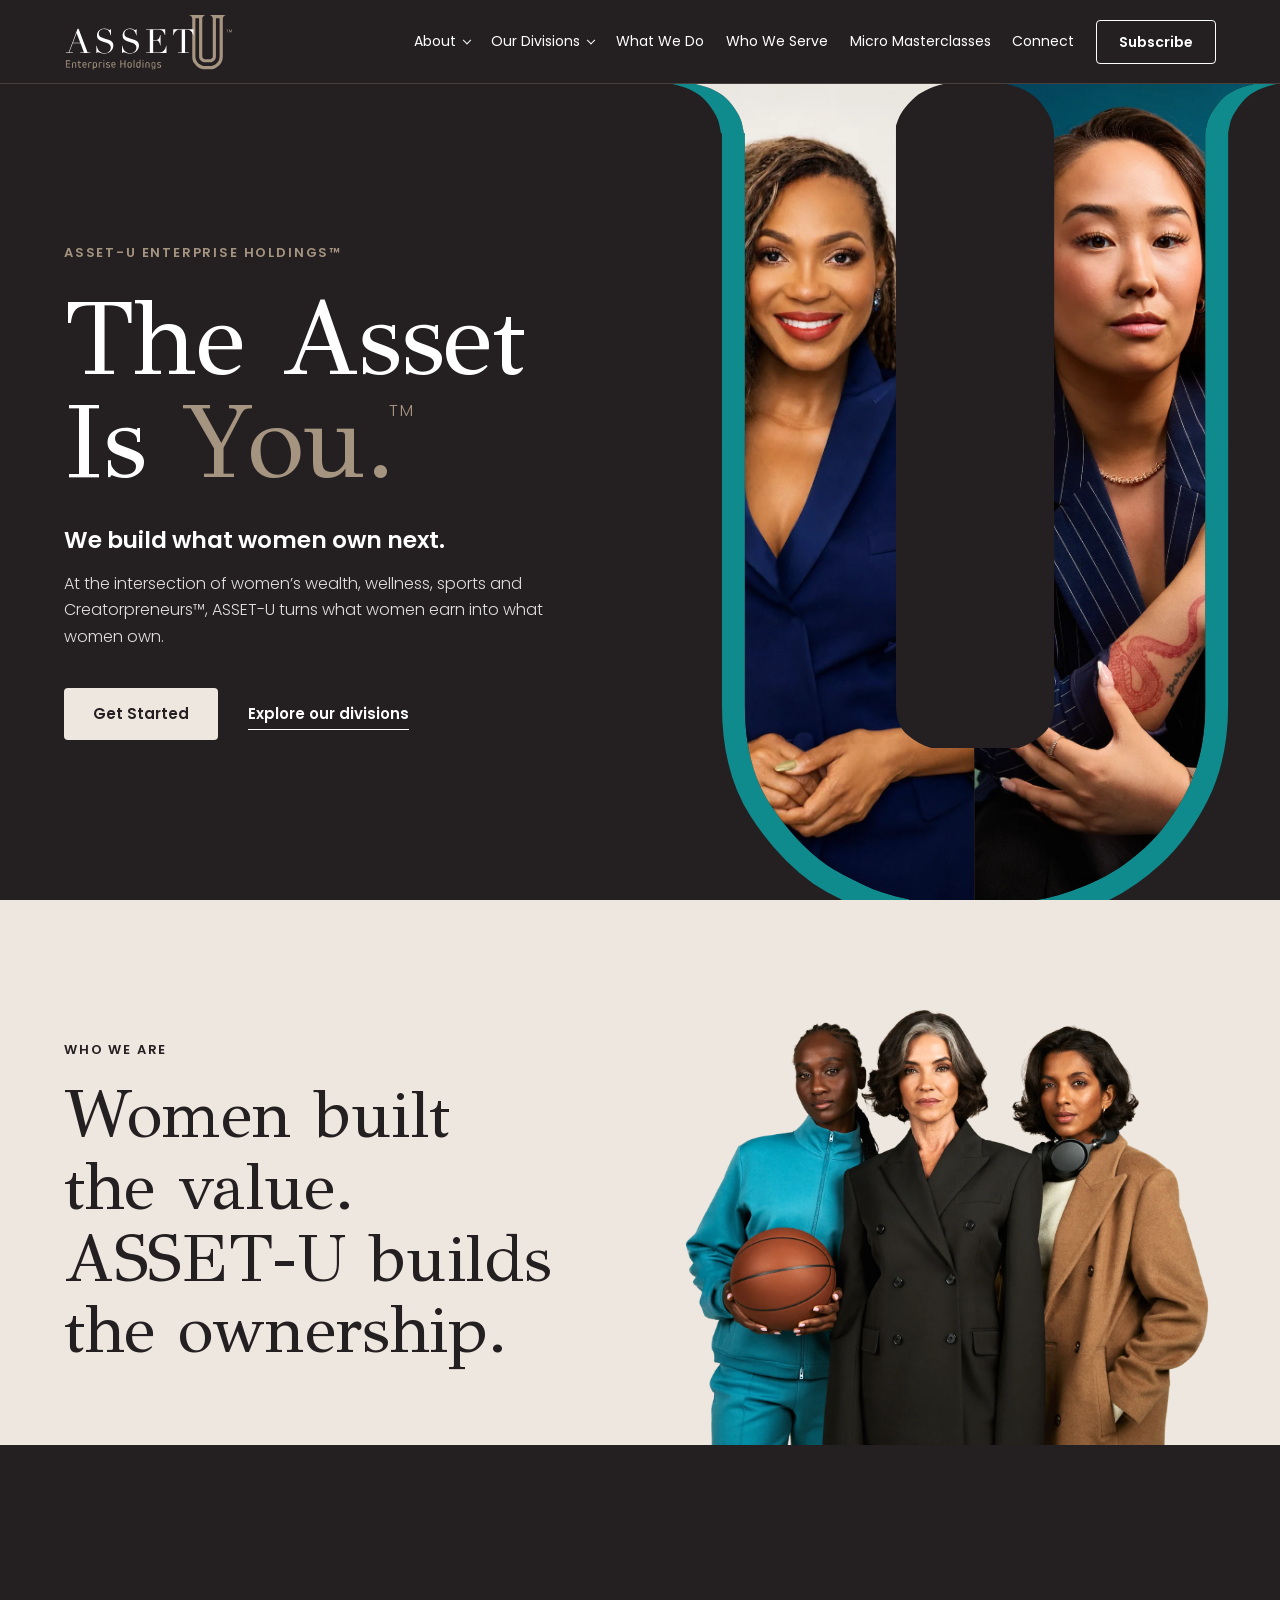
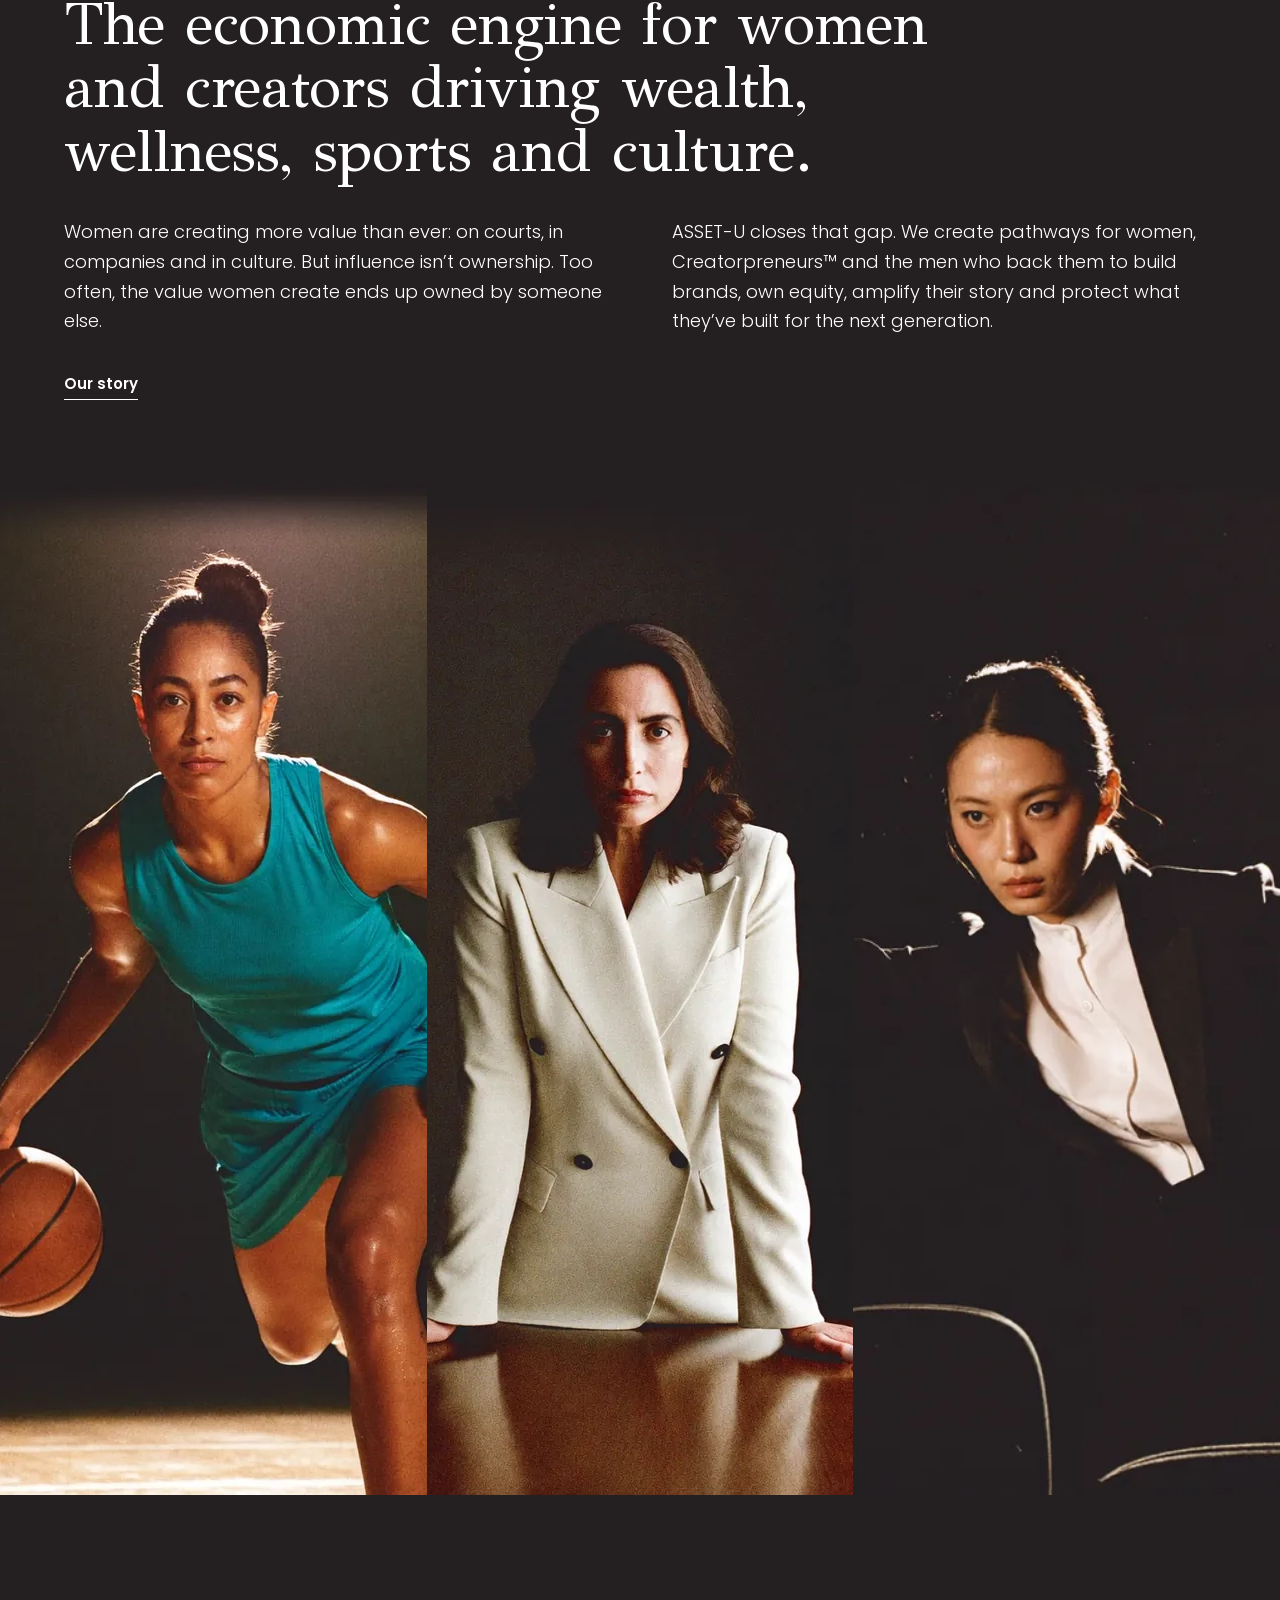
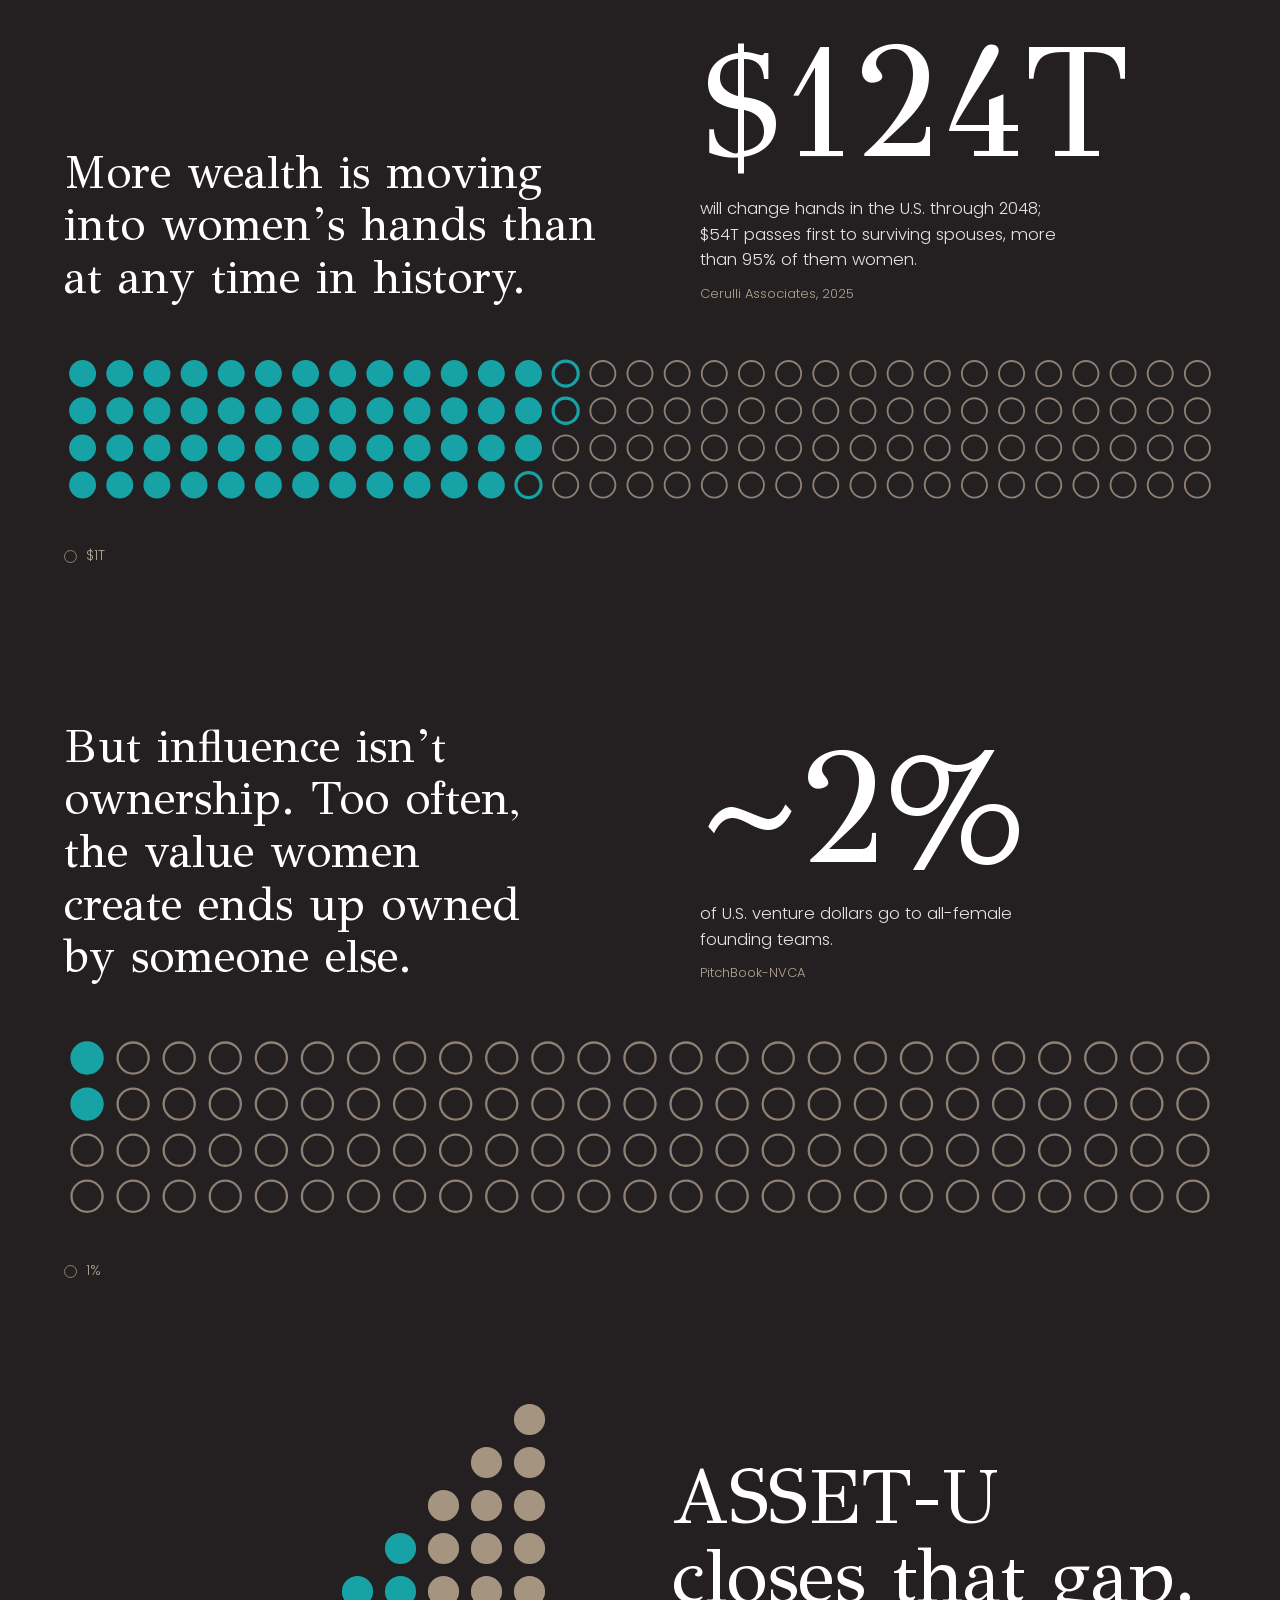
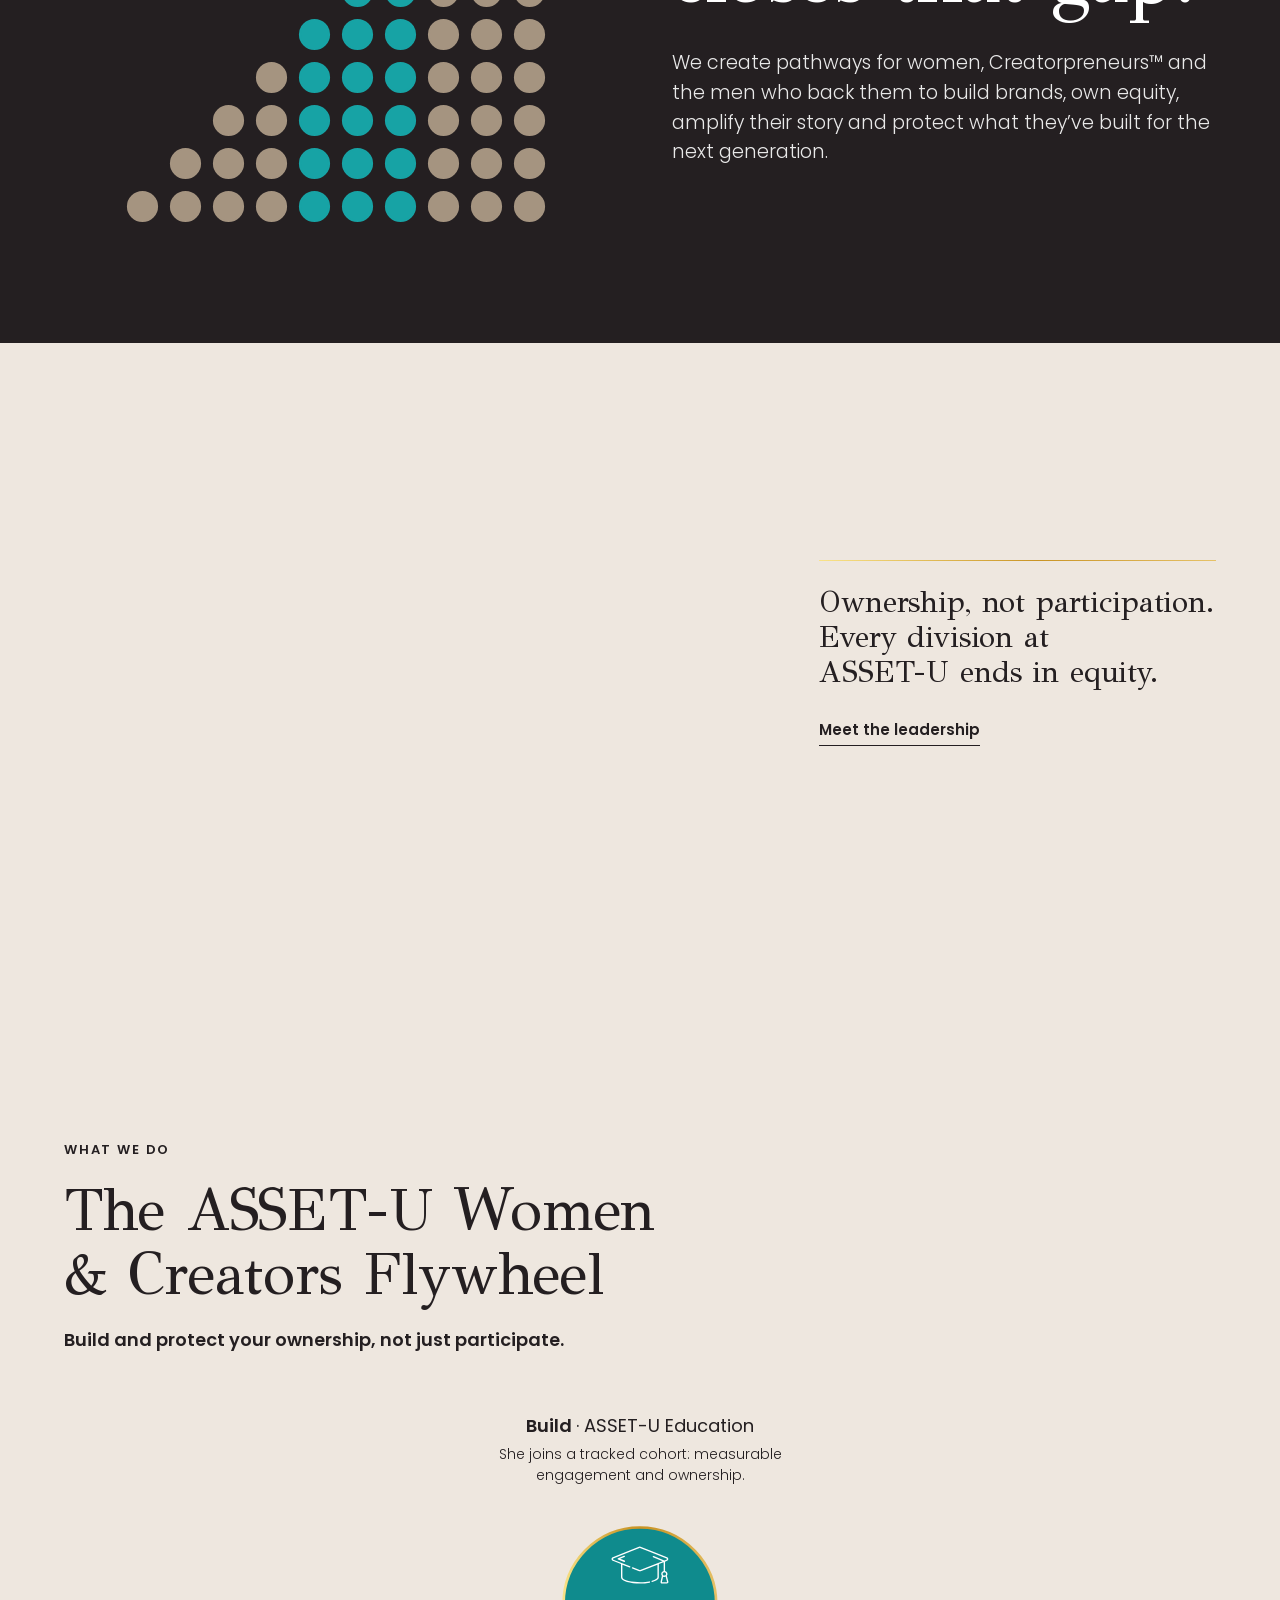
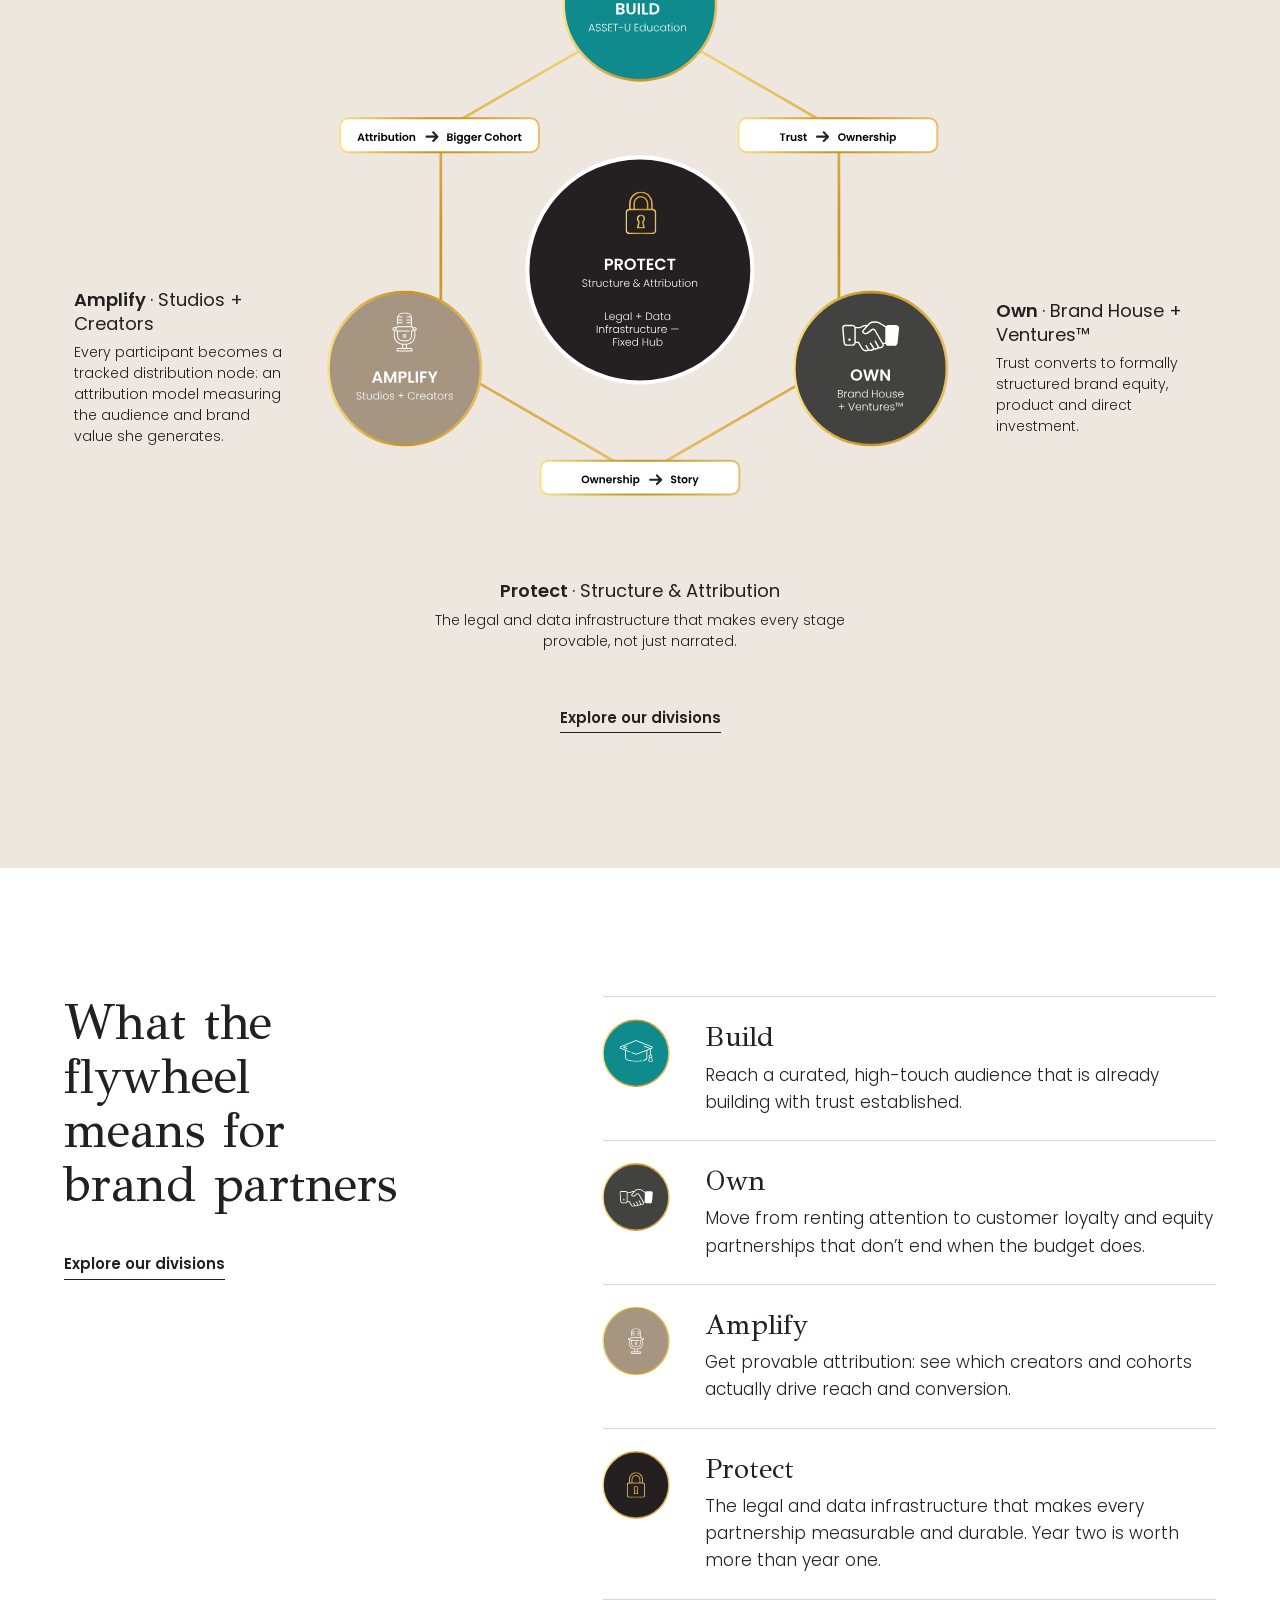
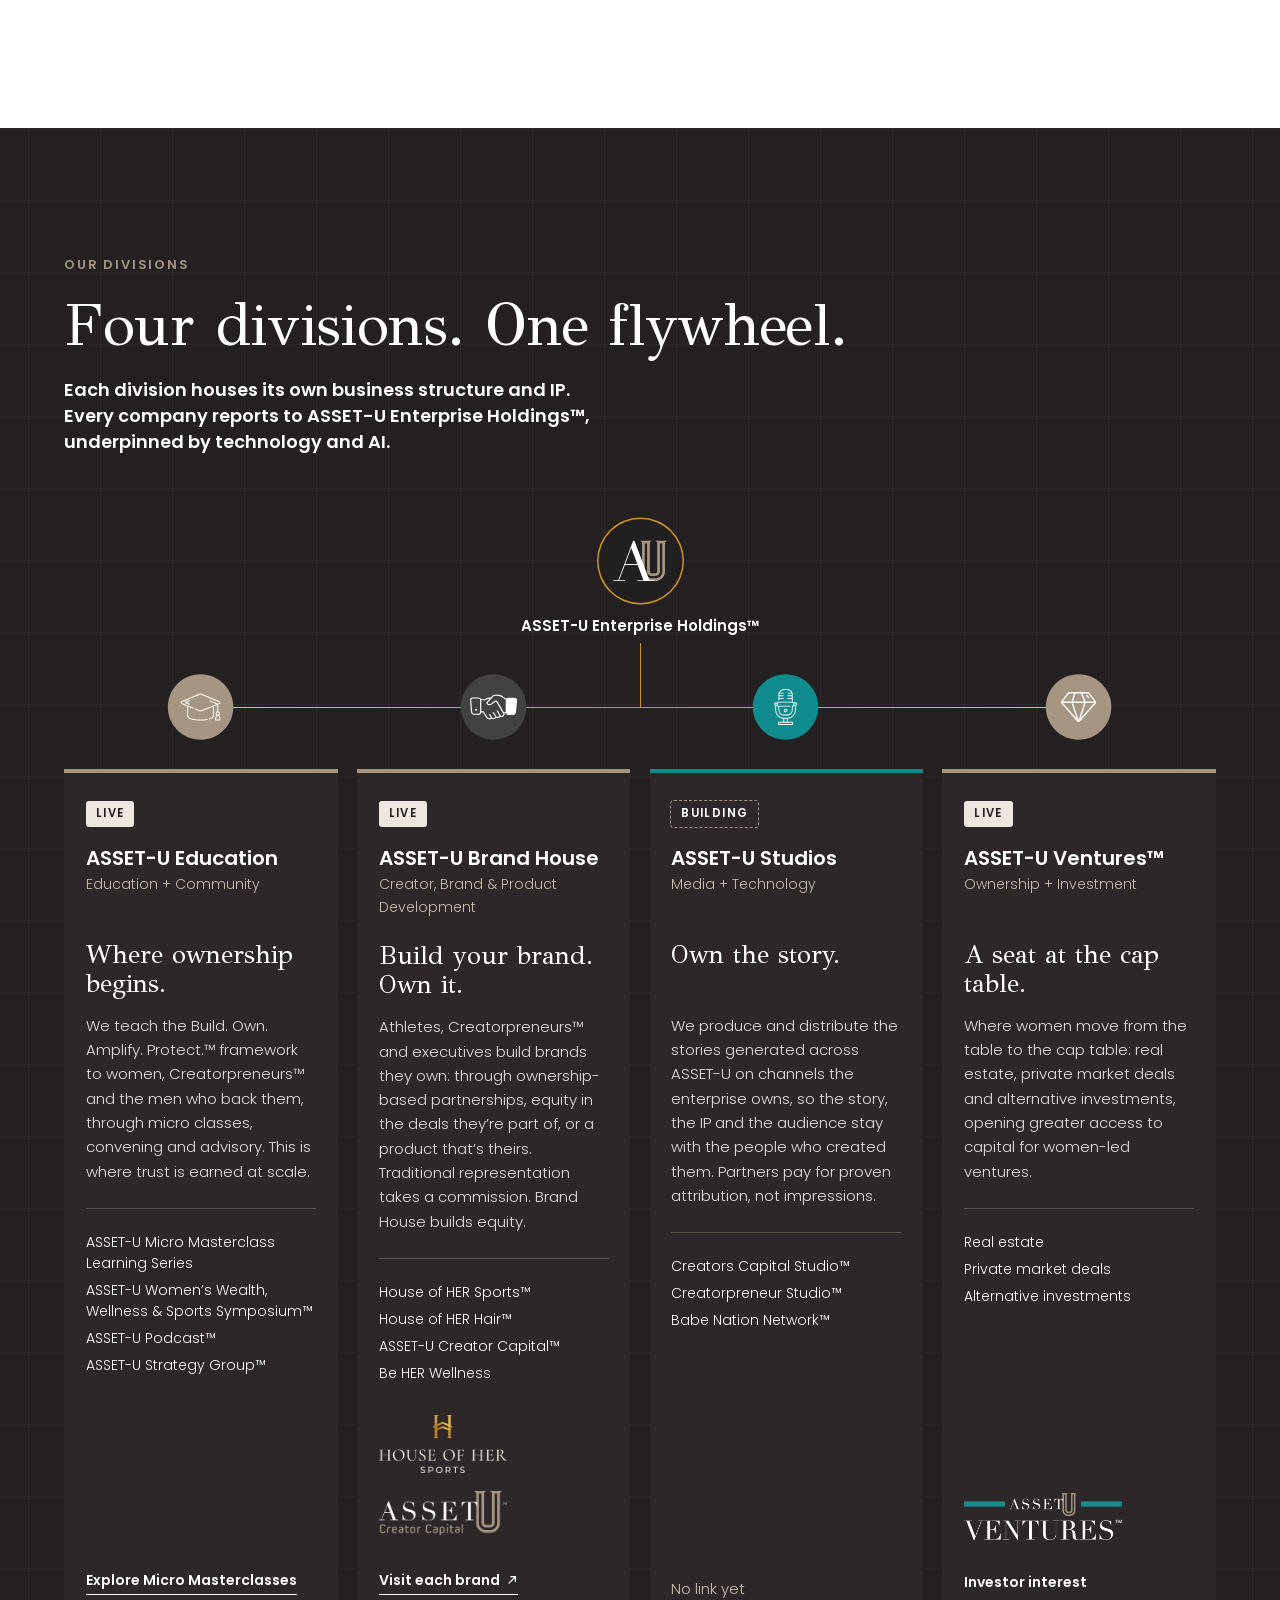
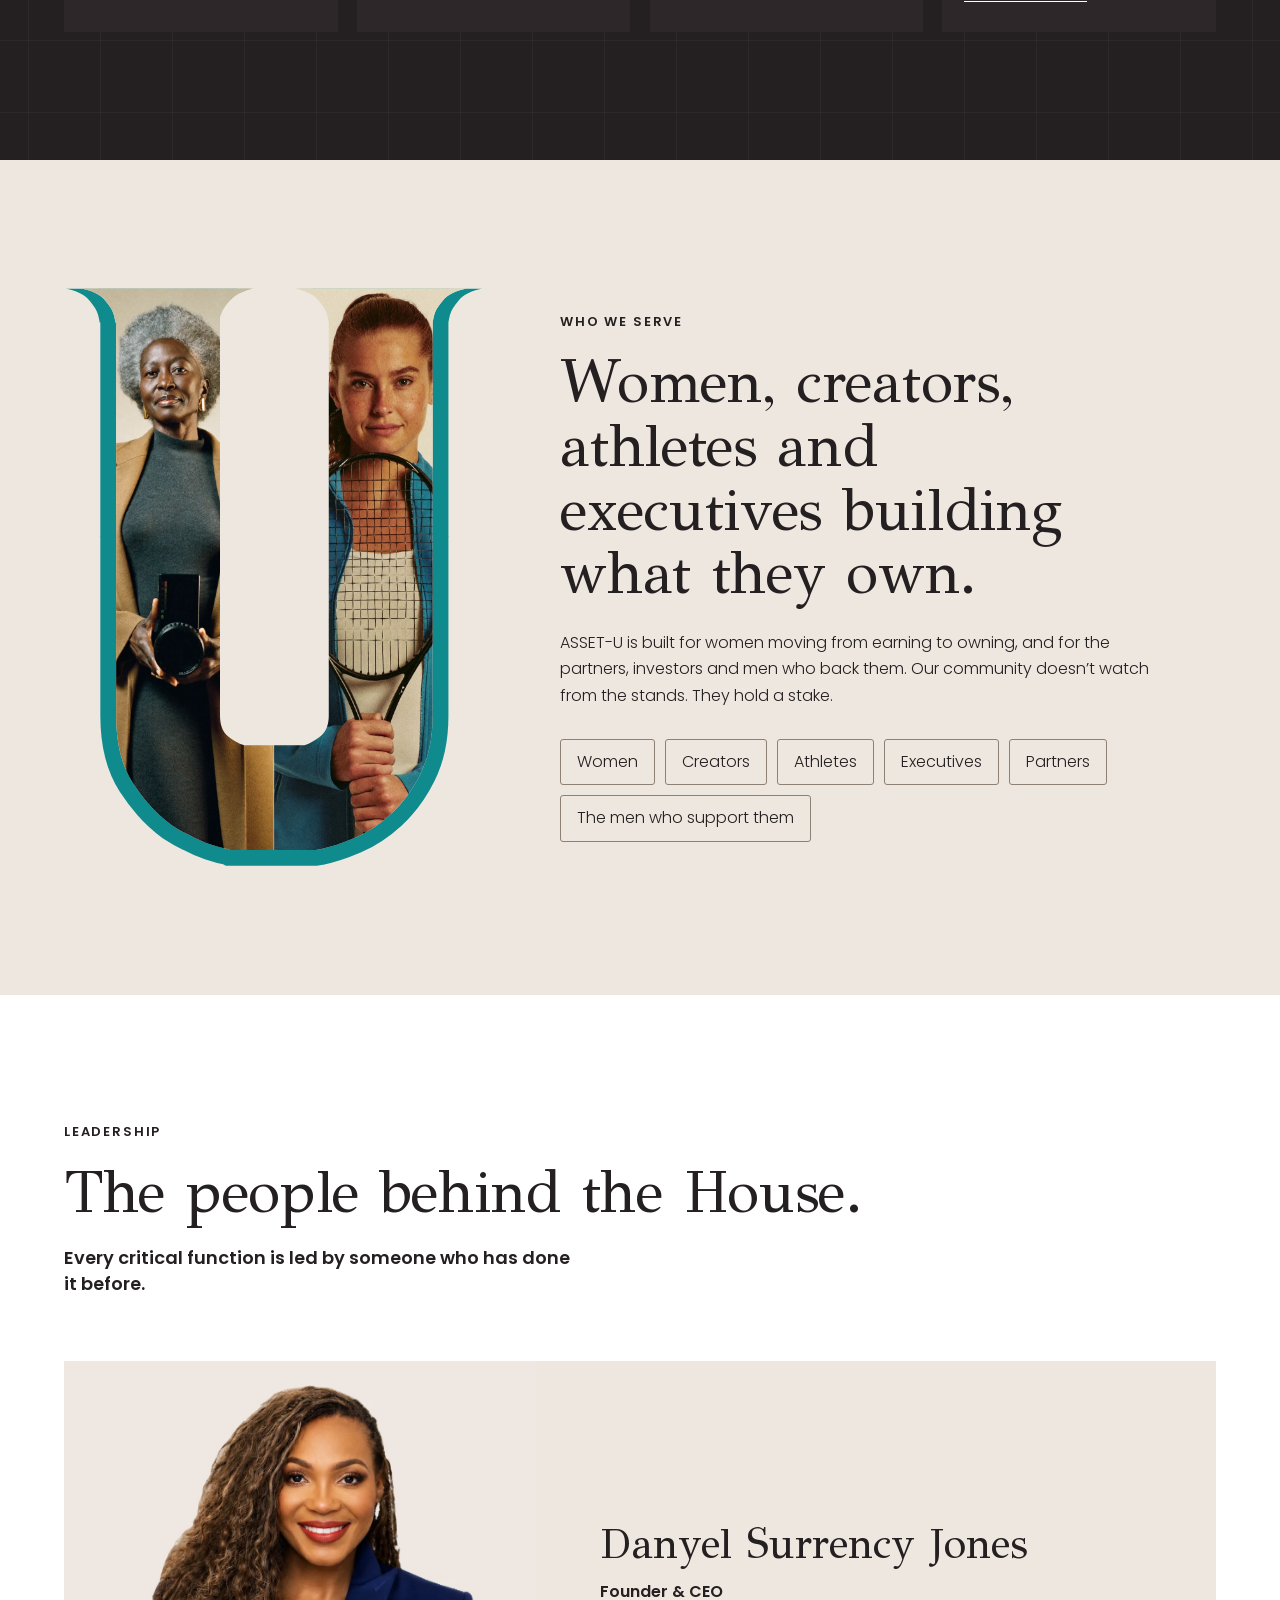
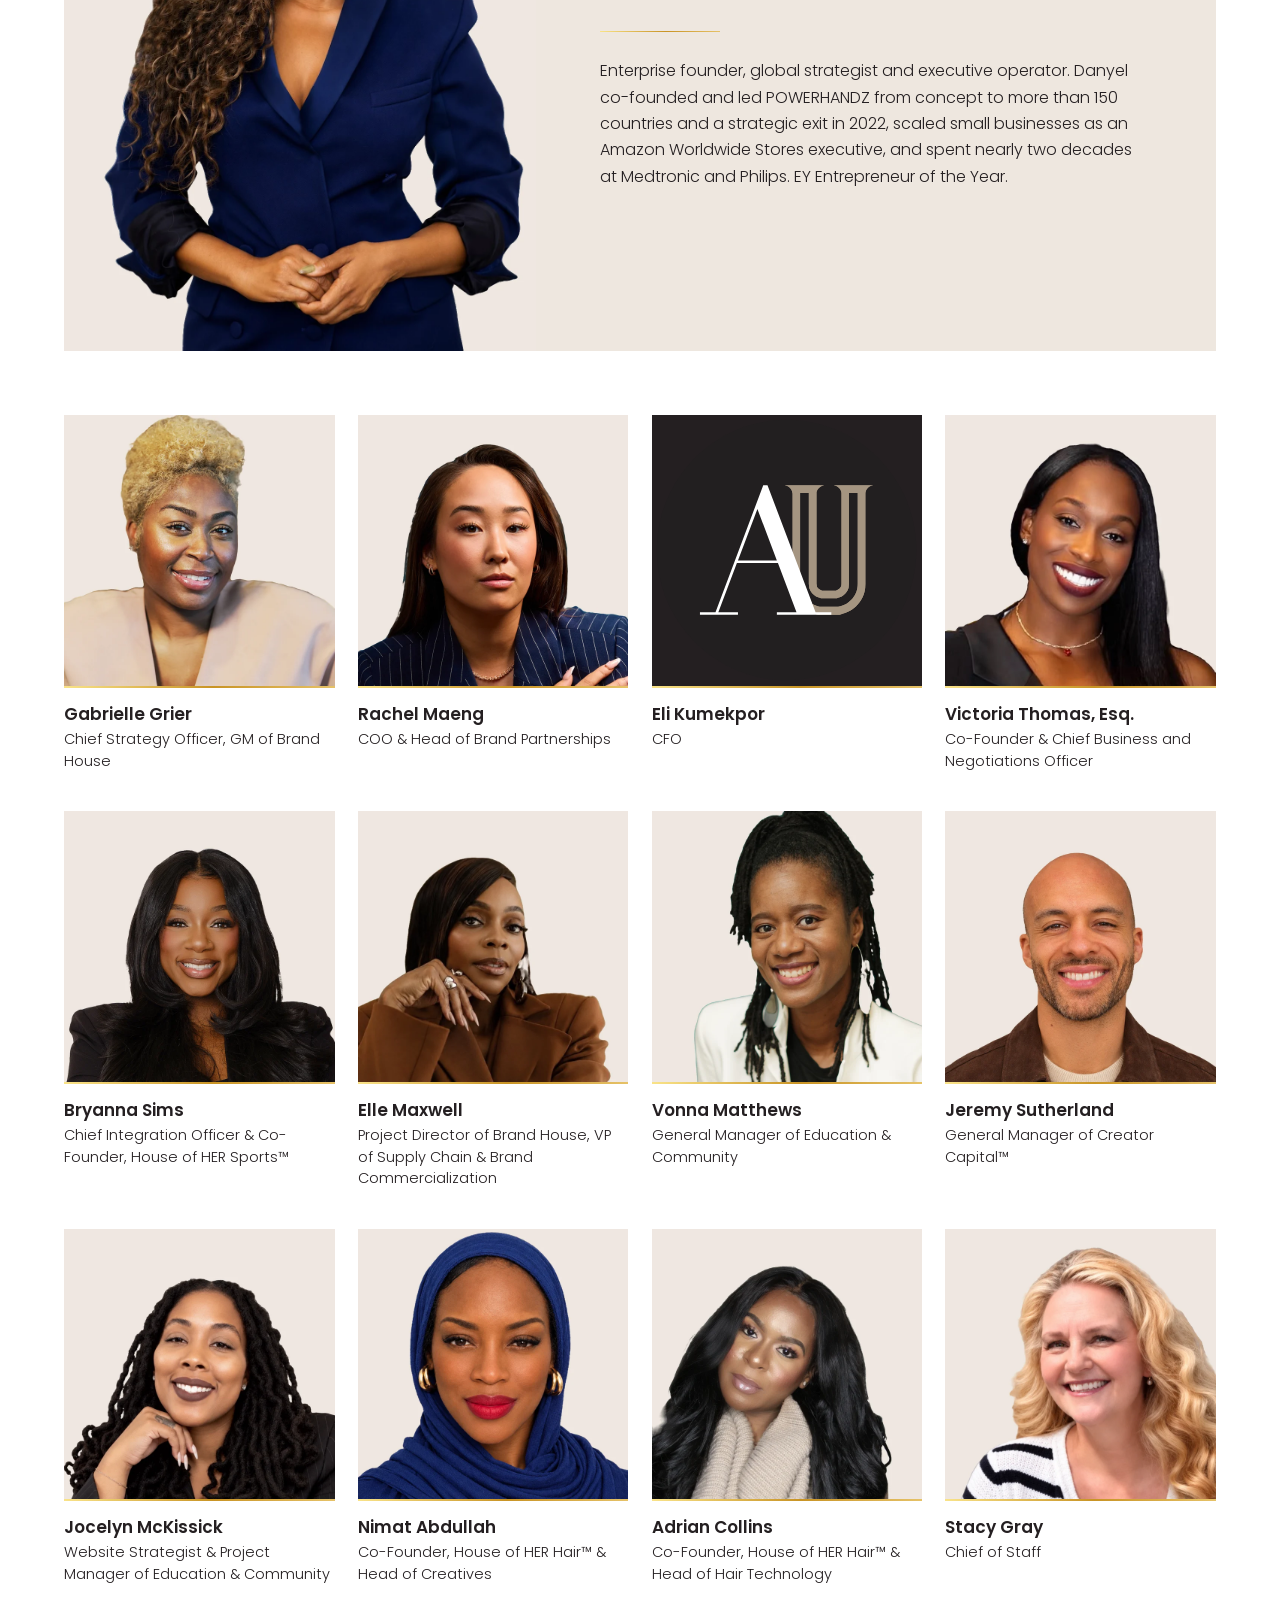
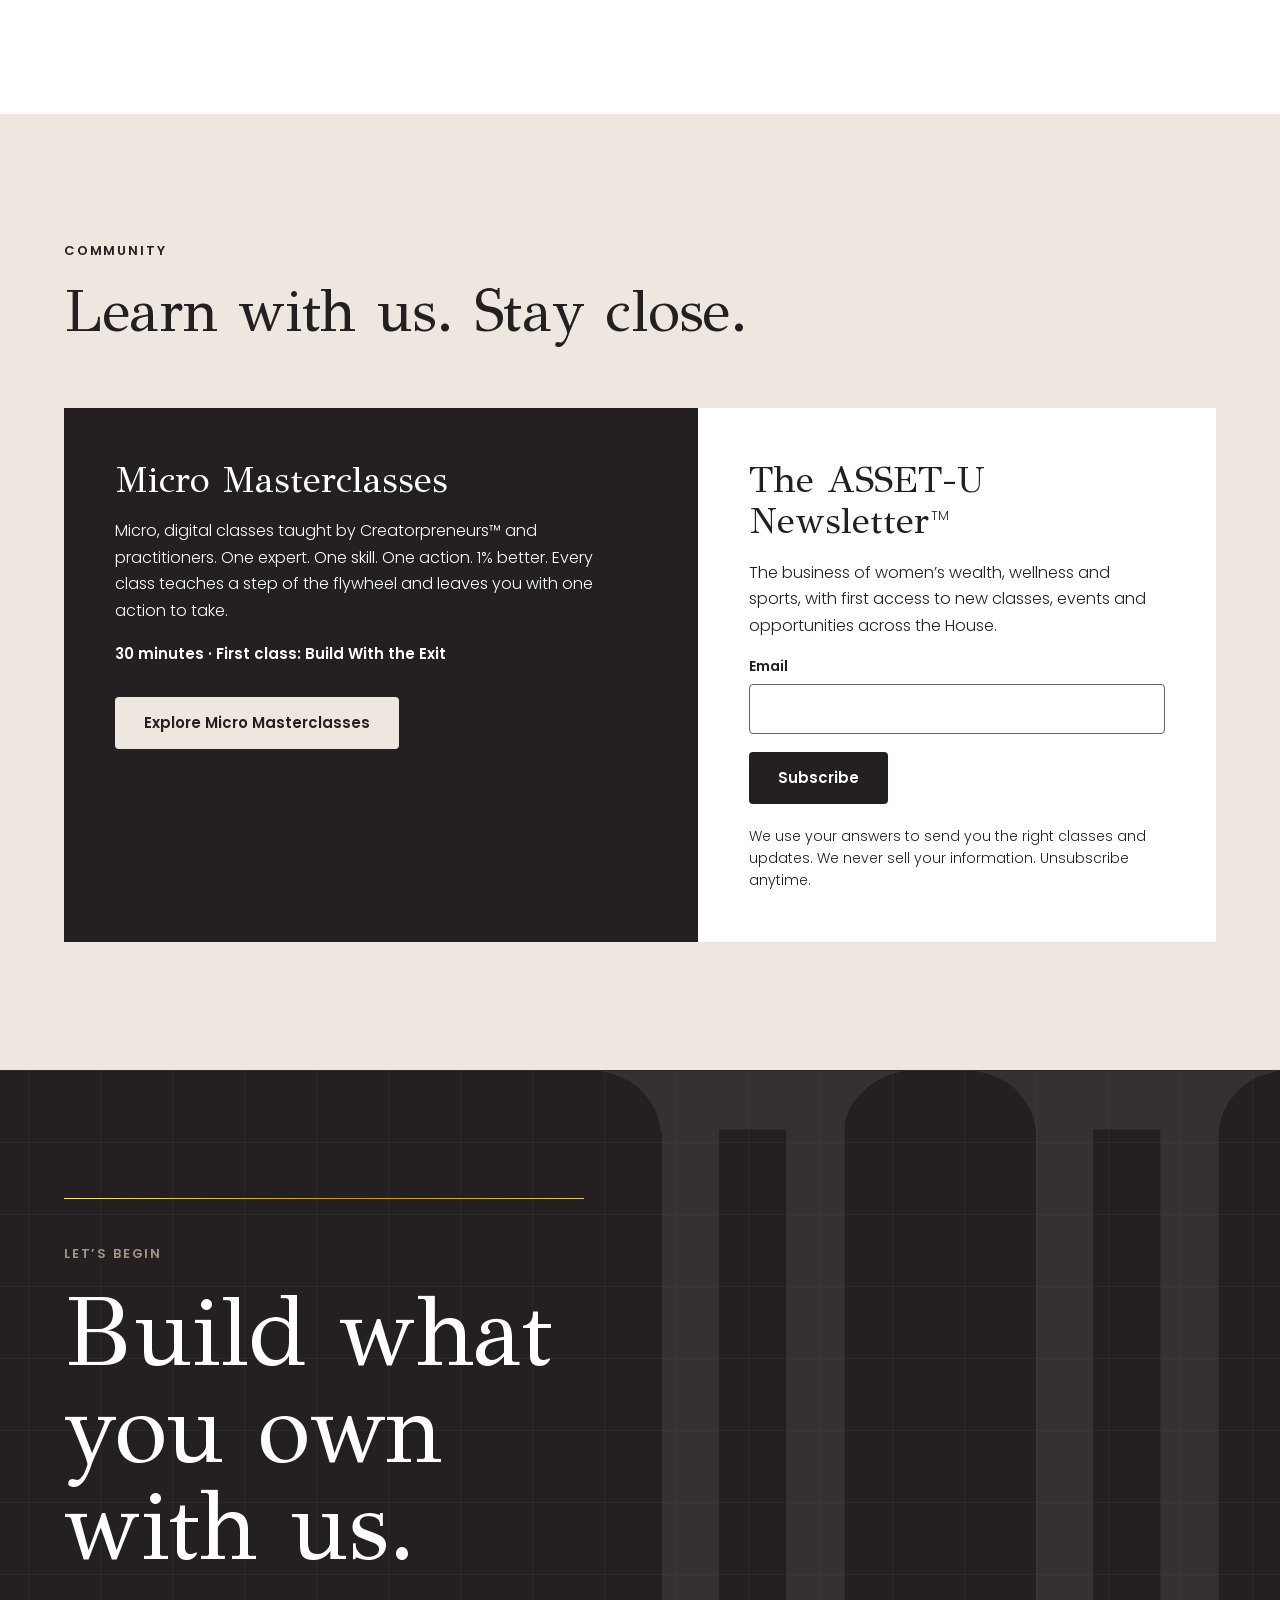
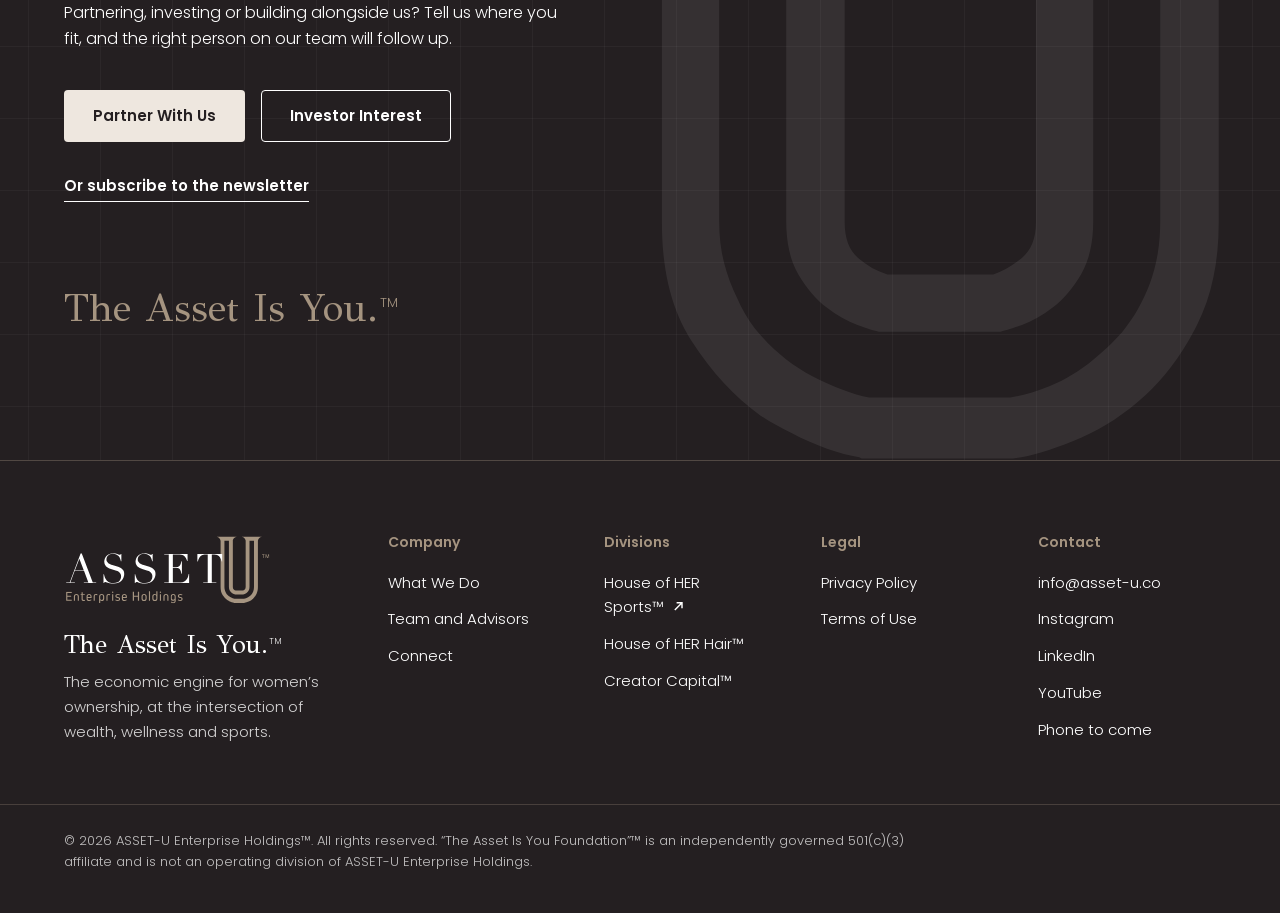
==== commit bb66bfdd: "Share cards Co-Authored-By: Claude Opus 5.5 <noreply@anthropic.com>" ====
--- a/index.html
+++ b/index.html
@@ -3,13 +3,13 @@
 <title>ASSET-U Enterprise Holdings™ | The Economic Engine for Women's Ownership</title>
 <meta name="description" content="ASSET-U Enterprise Holdings is the economic engine for women's ownership across wealth, wellness and sports. Build. Own. Amplify. Protect.">
 <meta name="robots" content="noindex,nofollow"><meta name="theme-color" content="#241F21">
-
-
-
-
+<meta property="og:type" content="website"><meta property="og:title" content="ASSET-U Enterprise Holdings™ | The Economic Engine for Women's Ownership">
+<meta property="og:description" content="ASSET-U Enterprise Holdings is the economic engine for women's ownership across wealth, wellness and sports. Build. Own. Amplify. Protect.">
+<meta property="og:url" content="https://taylormadecreative.github.io/asset-u-website-classic/"><meta property="og:image" content="https://taylormadecreative.github.io/asset-u-website-classic/img/og.jpg"><meta property="og:image:width" content="1200"><meta property="og:image:height" content="630"><meta property="og:image:alt" content="ASSET U Enterprise Holdings">
+<meta name="twitter:card" content="summary_large_image"><meta name="twitter:image" content="https://taylormadecreative.github.io/asset-u-website-classic/img/og.jpg">
 <link rel="icon" href="img/au-favicon.svg" type="image/svg+xml"><link rel="apple-touch-icon" href="img/au-180.png">
 <link rel="preload" href="fonts/Poppins-300.woff2" as="font" type="font/woff2" crossorigin><link rel="preload" href="fonts/Poppins-600.woff2" as="font" type="font/woff2" crossorigin>
-<link rel="stylesheet" href="styles.css"><link rel="stylesheet" href="still.css?v=3"></head><body class="still"><a class="skip" href="#main">Skip to content</a><header class="nav dark"><div class="wrap"><a class="brand" href="./"><span class="lg"><svg role="img" aria-label="ASSET U Enterprise Holdings, back to top" xmlns="http://www.w3.org/2000/svg" viewBox="570 310 790 275"><defs><clipPath id="lga"><path d="M577.898 531H600v35h-22.102Zm0 0"/></clipPath><clipPath id="lgb"><path d="M971 539h20v35.691h-20Zm0 0"/></clipPath><clipPath id="lgc"><path d="M1327 389h15.148v16H1327Zm0 0"/></clipPath><clipPath id="lgd"><path d="M577.898 386H692v113H577.898Zm0 0"/></clipPath></defs><g clip-path="url(#lga)"><path fill="#A69581" d="M595.926 546.441c.617 0 .976.36.976.973v2.102c0 .613-.359.972-.976.972H582.46v11.114h15.719c.617 0 .972.355.972.968v2.102c0 .613-.355.973-.972.973h-19.356c-.613 0-.972-.36-.972-.973v-32.059c0-.613.359-.972.972-.972h19.356c.617 0 .972.359.972.972v2.102c0 .617-.355.972-.972.972h-15.72v10.754Zm0 0"/></g><path fill="#A69581" d="M621.79 549.617c0-4.3-1.642-6.246-5.227-6.246-3.583 0-5.223 1.945-5.223 6.246v15.055c0 .613-.36.973-.973.973h-2.304c-.614 0-.973-.36-.973-.973v-15.516c0-6.144 3.328-9.472 9.472-9.472 6.149 0 9.477 3.328 9.477 9.472v15.516c0 .613-.36.973-.976.973h-2.301c-.617 0-.973-.36-.973-.973ZM648.977 564.059c.207.562.05.921-.461 1.226-1.125.617-2.61.973-4.504.973-5.223 0-7.887-2.762-7.887-8.09v-14.184h-2.664c-.613 0-.973-.359-.973-.972v-1.742c0-.614.36-.973.973-.973h2.664v-5.79c0-.612.36-.972.973-.972h2.304c.614 0 .973.36.973.973v5.789h6.965c.613 0 .972.36.972.973v1.742c0 .613-.359.972-.972.972h-6.965v14.082c0 2.97 1.434 4.508 4.098 4.508.972 0 1.793-.207 2.558-.617.668-.36 1.13-.203 1.332.41ZM669.719 549.82c0-4.453-1.692-6.449-5.328-6.449-3.633 0-5.325 1.996-5.325 6.45v1.077h10.653Zm4.043-.46v4.097c0 .613-.356.973-.973.973h-13.723v1.484c0 4.66 1.895 6.66 6.196 6.66 2.047 0 3.586-.668 5.172-2.101.46-.461.972-.41 1.382.101l1.024 1.281c.36.461.36.973-.05 1.383-2.048 1.996-4.712 3.02-7.68 3.02-6.762 0-10.294-3.278-10.294-9.934v-6.965c0-6.297 3.329-9.675 9.473-9.675s9.473 3.379 9.473 9.675M681.547 548.953c0-6.098 2.918-9.27 8.5-9.27 2.203 0 4.148.512 5.683 1.536.512.36.668.82.31 1.383l-.872 1.484c-.36.562-.82.617-1.383.258-1.023-.617-2.152-.973-3.328-.973-3.176 0-4.66 1.793-4.66 5.633v15.668c0 .613-.36.973-.973.973h-2.304c-.618 0-.973-.36-.973-.973ZM717.035 549.77c0-4.352-1.691-6.399-5.379-6.399-3.738 0-5.43 2.047-5.43 6.399v6.351c0 4.3 1.794 6.453 5.43 6.453 3.688 0 5.38-2.05 5.38-6.453Zm4.25-.41v7.222c0 6.297-3.125 9.676-8.96 9.676-2.665 0-4.712-.871-5.993-2.559h-.105v9.168c0 .613-.356.973-.973.973h-2.305c-.613 0-.972-.36-.972-.973V549.36c0-6.297 3.382-9.68 9.68-9.68 6.25 0 9.628 3.384 9.628 9.68M729.527 548.953c0-6.098 2.918-9.27 8.5-9.27 2.203 0 4.149.512 5.684 1.536.512.36.668.82.309 1.383l-.872 1.484c-.359.562-.82.617-1.382.258-1.024-.617-2.149-.973-3.328-.973-3.176 0-4.66 1.793-4.66 5.633v15.668c0 .613-.36.973-.973.973H730.5c-.613 0-.973-.36-.973-.973ZM751.957 565.645c-.617 0-.973-.36-.973-.973V541.27c0-.614.356-.973.973-.973h2.305c.613 0 .972.36.972.973v23.402c0 .613-.359.973-.972.973Zm-1.535-32.723c0-1.586 1.125-2.715 2.66-2.715 1.59 0 2.715 1.129 2.715 2.715 0 1.539-1.125 2.664-2.715 2.664-1.535 0-2.66-1.125-2.66-2.664M772.336 566.258c-3.992 0-6.863-.922-9.164-2.969-.41-.41-.41-.871-.05-1.332l1.073-1.434c.41-.511.871-.511 1.383-.101 1.586 1.383 3.84 2.152 6.348 2.152 3.125 0 4.918-1.383 4.918-3.894 0-2.254-1.383-3.328-5.582-3.942-5.942-.87-7.989-3.074-7.989-7.476 0-4.61 3.532-7.582 9.012-7.582 2.817 0 5.531.77 7.426 2.152.512.41.562.871.207 1.383l-.977 1.433c-.355.512-.816.567-1.382.157-1.329-.922-3.02-1.434-4.864-1.434-3.379 0-5.172 1.383-5.172 3.89 0 2.048 1.332 3.071 5.375 3.637 6.043.817 8.196 3.172 8.196 7.782 0 4.66-3.38 7.578-8.758 7.578M802.445 549.82c0-4.453-1.687-6.449-5.324-6.449s-5.324 1.996-5.324 6.45v1.077h10.648Zm4.047-.46v4.097c0 .613-.36.973-.972.973h-13.723v1.484c0 4.66 1.894 6.66 6.195 6.66 2.047 0 3.582-.668 5.172-2.101.461-.461.973-.41 1.383.101l1.023 1.281c.36.461.36.973-.05 1.383-2.047 1.996-4.711 3.02-7.684 3.02-6.758 0-10.29-3.278-10.29-9.934v-6.965c0-6.297 3.329-9.675 9.474-9.675s9.472 3.379 9.472 9.675M852.527 564.672c0 .613-.359.973-.972.973h-2.664c-.614 0-.973-.36-.973-.973v-14.235h-14.594v14.235c0 .613-.355.973-.972.973h-2.664c-.614 0-.973-.36-.973-.973v-32.059c0-.613.36-.972.972-.972h2.665c.617 0 .972.359.972.972v13.778h14.594v-13.778c0-.613.36-.972.973-.972h2.664c.613 0 .972.359.972.972ZM876.7 549.82c0-4.402-1.692-6.449-5.43-6.449-3.688 0-5.375 2.047-5.375 6.45v6.35c0 4.352 1.687 6.403 5.375 6.403 3.738 0 5.43-2.05 5.43-6.402Zm4.25-.46v7.273c0 6.246-3.384 9.625-9.68 9.625-6.247 0-9.63-3.38-9.63-9.625v-7.274c0-6.297 3.383-9.675 9.63-9.675 6.296 0 9.68 3.379 9.68 9.675M890.422 565.645c-.617 0-.973-.36-.973-.973v-33.899c0-.617.356-.972.973-.972h2.3c.618 0 .977.355.977.972v33.899c0 .613-.36.973-.976.973ZM917.254 549.82c0-4.3-1.793-6.449-5.43-6.449-3.687 0-5.375 2.047-5.375 6.45v6.35c0 4.352 1.688 6.403 5.375 6.403 3.739 0 5.43-2.05 5.43-6.402Zm3.277-20.02c.614 0 .973.356.973.973v25.809c0 6.297-3.379 9.676-9.68 9.676-6.246 0-9.625-3.38-9.625-9.676v-7.223c0-6.297 3.121-9.675 8.961-9.675 2.664 0 4.711.87 5.992 2.558h.102v-11.469c0-.617.36-.972.973-.972ZM931.64 565.645c-.613 0-.972-.36-.972-.973V541.27c0-.614.36-.973.973-.973h2.304c.617 0 .973.36.973.973v23.402c0 .613-.356.973-.973.973Zm-1.535-32.723c0-1.586 1.125-2.715 2.665-2.715 1.585 0 2.714 1.129 2.714 2.715 0 1.539-1.129 2.664-2.714 2.664-1.54 0-2.665-1.125-2.665-2.664M958.781 549.617c0-4.3-1.636-6.246-5.222-6.246s-5.223 1.945-5.223 6.246v15.055c0 .613-.36.973-.973.973h-2.304c-.614 0-.973-.36-.973-.973v-15.516c0-6.144 3.328-9.472 9.473-9.472 6.144 0 9.472 3.328 9.472 9.472v15.516c0 .613-.355.973-.972.973h-2.305c-.613 0-.973-.36-.973-.973Zm0 0"/><g clip-path="url(#lgb)"><path fill="#A69581" d="M986.332 555.3v-5.53c0-4.352-1.691-6.399-5.43-6.399-3.687 0-5.375 2.047-5.375 6.399v5.53c0 4.403 1.688 6.454 5.375 6.454 3.637 0 5.43-2.152 5.43-6.453m4.25-5.942v16.032c0 5.632-3.637 9.062-9.629 9.062-3.379 0-6.195-.973-8.293-2.816q-.69-.615-.156-1.383l.973-1.383c.359-.562.82-.613 1.332-.152 1.691 1.383 3.586 2.047 5.89 2.047 3.688 0 5.633-2.047 5.633-5.684v-2.203h-.102c-1.28 1.691-3.328 2.562-5.992 2.562-5.836 0-8.96-3.382-8.96-9.68v-6.402c0-6.297 3.378-9.675 9.624-9.675 6.301 0 9.68 3.379 9.68 9.675"/></g><path fill="#A69581" d="M1007.43 566.258c-3.996 0-6.864-.922-9.168-2.969-.41-.41-.41-.871-.051-1.332l1.074-1.434c.41-.511.871-.511 1.383-.101 1.59 1.383 3.84 2.152 6.352 2.152 3.125 0 4.914-1.383 4.914-3.894 0-2.254-1.38-3.328-5.579-3.942-5.94-.87-7.992-3.074-7.992-7.476 0-4.61 3.535-7.582 9.016-7.582 2.816 0 5.531.77 7.426 2.152.511.41.562.871.203 1.383l-.973 1.433c-.36.512-.82.567-1.383.157-1.332-.922-3.02-1.434-4.863-1.434-3.383 0-5.172 1.383-5.172 3.89 0 2.048 1.328 3.071 5.375 3.637 6.043.817 8.196 3.172 8.196 7.782 0 4.66-3.383 7.578-8.758 7.578M1320.824 403.676c0 .258-.148.406-.406.406h-1.117c-.258 0-.406-.148-.406-.406v-12.153h-3.5c-.258 0-.41-.152-.41-.41v-.879c0-.257.152-.406.41-.406h8.953c.257 0 .406.149.406.406v.88c0 .257-.149.41-.406.41h-3.524Zm0 0"/><g clip-path="url(#lgc)"><path fill="#A69581" d="M1341.742 389.828c.258 0 .406.149.406.406v13.442c0 .258-.148.406-.406.406h-1.117c-.258 0-.41-.148-.41-.406v-11.121h-.043l-4.184 11.207a.465.465 0 0 1-.472.32h-.989c-.238 0-.386-.105-.472-.32l-4.188-11.207h-.043v11.12c0 .259-.152.407-.406.407h-1.074c-.258 0-.41-.148-.41-.406v-13.442c0-.257.152-.406.41-.406h2.168c.234 0 .386.106.472.32l4.059 11.059h.043l4.059-11.059c.085-.214.234-.32.472-.32Zm0 0"/></g><path class="lu" fill="#A69581" d="M1284.777 513.324v-174.34h-16.898v174.34c0 5.531-1.031 10.04-3.074 13.52q-3.077 5.226-7.067 8.297c-2.664 2.043-5.277 3.53-7.836 4.453q-3.841 1.382-5.375 1.691h-30.722q-1.542-.31-5.375-1.691c-2.567-.922-5.176-2.41-7.836-4.453-2.664-2.047-5.024-4.813-7.067-8.297-2.05-3.48-3.07-7.989-3.07-13.52v-174.34h-16.902v174.34c0 3.895.41 7.426 1.23 10.602a45.6 45.6 0 0 0 3.38 9.062q1.534 3.685 4.3 7.371c4.3 5.328 9.164 9.371 14.594 12.137 5.425 2.77 10.187 4.559 14.285 5.379h35.64c2.868-.414 6.196-1.383 9.985-2.918 3.789-1.539 7.422-3.742 10.91-6.605a113 113 0 0 0 3.684-3.227 45 45 0 0 0 3.687-3.84c2.867-3.488 5.172-7.531 6.914-12.137 1.738-4.609 2.613-9.878 2.613-15.824m-46.394-189.086h76.195c-4.918 1.028-8.45 2.817-10.601 5.38-2.149 2.562-3.43 4.773-3.84 6.616q-.615 2.767-.614 3.075v174.57c0 9.84-1.796 18.351-5.378 25.527q-5.38 10.76-13.055 17.84c-5.121 4.707-10.555 8.297-16.285 10.762-5.739 2.457-10.754 4.101-15.055 4.922l-2.148.308h-38.098l-.617-.308c-2.457-.414-5.176-1.13-8.14-2.153q-4.46-1.545-9.063-4a57 57 0 0 1-7.68-4.304q-9.836-7.08-17.363-18.762c-5.02-7.793-7.524-17.738-7.524-29.832v-174.57h-.308q-.002-.307-.614-3.075c-.414-1.843-1.691-4.054-3.843-6.617-2.149-2.562-5.684-4.351-10.598-5.379h76.195c-4.3 1.028-7.527 2.61-9.676 4.762q-3.228 3.223-4.148 5.527-.926 2.309-.926 2.614v176.492q-.002 6.145 3.383 9.062 3.377 2.924 7.375 4.149h26.727q3.686-1.226 7.218-4.149 3.535-2.917 3.535-9.062v-174.34q-.001-.306-.617-3.074c-.41-1.844-1.687-4.04-3.84-6.606-2.148-2.558-5.683-4.347-10.597-5.375"/><g clip-path="url(#lgd)"><path fill="#FFF" d="m627.73 406.629-16.882 44.66h33.761Zm-49.878 89.473h13.503l41.438-109.887h3.684l41.742 109.887h13.66v2.148h-47.27v-2.148h17.036l-16.114-42.664h-35.605l-16.114 42.664h17.036v2.148h-32.996Zm0 0"/></g><path fill="#FFF" d="M718.582 465.254h1.688q1.687 8.286 4.375 13.965c1.789 3.785 3.761 6.906 5.906 9.36 2.152 2.456 4.398 4.35 6.754 5.679 2.351 1.332 4.73 2.3 7.136 2.918q3.603.92 6.907 1.074 3.298.152 6.215.152c5.421 0 9.875-.82 13.351-2.457 3.48-1.632 6.242-3.707 8.29-6.215 2.042-2.503 3.476-5.218 4.296-8.132q1.226-4.372 1.227-8.059 0-5.368-1.993-9.207c-1.332-2.559-3.02-4.73-5.066-6.523a28.4 28.4 0 0 0-6.676-4.372c-2.406-1.128-4.68-1.996-6.832-2.609l-17.648-5.375c-8.285-2.555-14.555-5.93-18.797-10.129q-6.37-6.288-6.371-16.879 0-6.906 2.457-12.816 2.451-5.908 6.906-10.203c2.965-2.863 6.523-5.117 10.664-6.754q6.217-2.456 13.582-2.457 5.372 0 8.98.922 3.603.92 6.215 2.07l4.68 2.074q2.074.921 4.223.922 1.992 0 2.683-.539c.461-.355 1.098-1.254 1.918-2.687h2.149v27.78h-1.84a45.6 45.6 0 0 0-3.149-10.667q-2.226-5.14-5.753-9.055c-2.356-2.61-5.196-4.703-8.52-6.293-3.324-1.582-7.187-2.379-11.586-2.379-2.453 0-5.168.336-8.133 1a25.7 25.7 0 0 0-8.289 3.453q-3.837 2.456-6.367 6.446-2.53 3.992-2.531 10.129 0 4.91 1.992 8.363a19.4 19.4 0 0 0 5.145 5.832c2.093 1.586 4.449 2.914 7.058 3.988a91 91 0 0 0 7.902 2.84l18.57 5.832q2.914.924 7.368 2.457c2.969 1.024 5.855 2.559 8.672 4.606 2.812 2.046 5.219 4.753 7.21 8.132q2.994 5.063 2.993 12.891c0 4.813-.895 9.387-2.684 13.734a34.4 34.4 0 0 1-7.75 11.512q-5.063 4.987-12.277 7.98-7.217 2.994-16.27 2.993-3.224-.001-5.675-.078c-1.64-.051-3.172-.18-4.606-.383a124 124 0 0 1-4.297-.692q-2.15-.38-4.757-1.148a164 164 0 0 1-6.602-2.148q-3.528-1.23-6.137-1.23c-1.535 0-2.586.308-3.144.921q-.851.921-1.461 2.457h-2.301ZM836.293 465.254h1.687q1.687 8.286 4.372 13.965 2.688 5.678 5.91 9.36 3.221 3.685 6.754 5.679c2.351 1.332 4.73 2.3 7.136 2.918q3.603.92 6.907 1.074c2.195.102 4.27.152 6.214.152q8.132 0 13.352-2.457c3.477-1.632 6.238-3.707 8.29-6.215 2.042-2.503 3.476-5.218 4.296-8.132q1.225-4.372 1.226-8.059-.001-5.368-1.996-9.207c-1.332-2.559-3.02-4.73-5.062-6.523a28.6 28.6 0 0 0-6.676-4.372q-3.609-1.69-6.832-2.609l-17.648-5.375q-12.433-3.832-18.801-10.129-6.368-6.288-6.367-16.879c0-4.605.816-8.875 2.457-12.816 1.633-3.938 3.937-7.34 6.902-10.203 2.969-2.863 6.524-5.117 10.668-6.754q6.217-2.456 13.582-2.457c3.578 0 6.574.308 8.977.922q3.605.92 6.214 2.07l4.684 2.074q2.068.921 4.219.922 1.994 0 2.687-.539c.461-.355 1.098-1.254 1.918-2.687h2.149v27.78h-1.844a45.8 45.8 0 0 0-3.145-10.667q-2.226-5.14-5.753-9.055c-2.356-2.61-5.196-4.703-8.52-6.293-3.324-1.582-7.187-2.379-11.586-2.379-2.457 0-5.168.336-8.133 1a25.7 25.7 0 0 0-8.289 3.453q-3.837 2.456-6.367 6.446-2.536 3.992-2.535 10.129-.001 4.91 1.996 8.363a19.4 19.4 0 0 0 5.14 5.832q3.148 2.378 7.063 3.988a90 90 0 0 0 7.902 2.84l18.57 5.832q2.914.924 7.368 2.457 4.448 1.536 8.668 4.606c2.816 2.046 5.219 4.753 7.215 8.132q2.993 5.063 2.992 12.891c0 4.813-.899 9.387-2.684 13.734a34.4 34.4 0 0 1-7.75 11.512q-5.068 4.987-12.28 7.98-7.214 2.994-16.267 2.993-3.223-.001-5.68-.078a42 42 0 0 1-4.6-.383 123 123 0 0 1-4.298-.692c-1.437-.253-3.02-.636-4.761-1.148a162 162 0 0 1-6.598-2.148c-2.356-.82-4.399-1.23-6.137-1.23q-2.304 0-3.148.921-.846.921-1.457 2.457h-2.301ZM947.094 496.102h17.035V391.129h-17.035v-2.152h87.785v26.55h-1.688q-1.994-5.982-4.293-10.511c-1.539-3.016-3.378-5.575-5.527-7.672-2.148-2.098-4.707-3.656-7.676-4.684q-4.45-1.53-10.742-1.531h-25.476v47.422h9.976q5.061-.001 8.594-.922c2.351-.613 4.375-1.766 6.062-3.453q2.532-2.53 4.297-6.906 1.765-4.373 3.453-11.282h1.688v47.73h-1.688a251 251 0 0 0-2.226-8.593q-1.149-4.144-3.223-7.367-2.07-3.224-5.523-5.14c-2.301-1.282-5.297-1.919-8.977-1.919h-12.433v55.403h29.007q8.437 0 14.043-3.61c3.73-2.402 6.778-5.265 9.133-8.594 2.348-3.32 4.09-6.777 5.215-10.359 1.125-3.578 1.844-6.547 2.148-8.898h1.688v33.609h-93.617ZM1093.656 496.102h17.035V391.129h-8.898c-2.047 0-4.352.18-6.906.535q-3.837.539-7.75 2.992c-2.61 1.637-5.117 4.223-7.52 7.75q-3.61 5.298-6.219 14.656h-1.687v-28.085h93.312v28.086h-1.687q-2.614-9.359-6.219-14.657c-2.406-3.527-4.91-6.113-7.52-7.75s-5.195-2.633-7.75-2.992q-3.836-.534-6.906-.535h-8.902v104.973h17.04v2.148h-49.423Zm0 0"/></svg></span></a><button class="burger" aria-expanded="false" aria-controls="menu"><span></span><span></span><em class="sr">Menu</em></button><nav class="links" id="menu" aria-label="Main"><div class="it"><a href="about/" data-track="nav_click">About<i class="car" aria-hidden="true"></i></a><div class="drop"><a href="about/#our-story" data-track="nav_click">Our Story</a><a href="about/#team" data-track="nav_click">Team and Advisors</a></div></div><div class="it"><a href="our-divisions/" data-track="nav_click">Our Divisions<i class="car" aria-hidden="true"></i></a><div class="drop"><a href="our-divisions/#d1" data-track="nav_click">ASSET-U Education</a><a href="our-divisions/#d2" data-track="nav_click">ASSET-U Brand House</a><a href="our-divisions/#d3" data-track="nav_click">ASSET-U Studios</a><a href="our-divisions/#d4" data-track="nav_click">ASSET-U Ventures™</a></div></div><div class="it"><a href="what-we-do/" data-track="nav_click">What We Do</a></div><div class="it"><a href="who-we-serve/" data-track="nav_click">Who We Serve</a></div><div class="it"><a href="micro-masterclasses/" data-track="nav_click">Micro Masterclasses</a></div><div class="it"><a href="connect/" data-track="nav_click">Connect</a></div><a class="btn btn-line" href="connect/#subscribe" data-track="subscribe_click">Subscribe</a></nav></div></header><main id="main"><section class="hero dark"><div class="wrap"><div class="hero-copy"><p class="label fade"><span class="nb">ASSET-U</span> Enterprise Holdings™</p>
+<link rel="stylesheet" href="styles.css"><link rel="stylesheet" href="still.css?v=4"></head><body class="still"><a class="skip" href="#main">Skip to content</a><header class="nav dark"><div class="wrap"><a class="brand" href="./"><span class="lg"><svg role="img" aria-label="ASSET U Enterprise Holdings, back to top" xmlns="http://www.w3.org/2000/svg" viewBox="570 310 790 275"><defs><clipPath id="lga"><path d="M577.898 531H600v35h-22.102Zm0 0"/></clipPath><clipPath id="lgb"><path d="M971 539h20v35.691h-20Zm0 0"/></clipPath><clipPath id="lgc"><path d="M1327 389h15.148v16H1327Zm0 0"/></clipPath><clipPath id="lgd"><path d="M577.898 386H692v113H577.898Zm0 0"/></clipPath></defs><g clip-path="url(#lga)"><path fill="#A69581" d="M595.926 546.441c.617 0 .976.36.976.973v2.102c0 .613-.359.972-.976.972H582.46v11.114h15.719c.617 0 .972.355.972.968v2.102c0 .613-.355.973-.972.973h-19.356c-.613 0-.972-.36-.972-.973v-32.059c0-.613.359-.972.972-.972h19.356c.617 0 .972.359.972.972v2.102c0 .617-.355.972-.972.972h-15.72v10.754Zm0 0"/></g><path fill="#A69581" d="M621.79 549.617c0-4.3-1.642-6.246-5.227-6.246-3.583 0-5.223 1.945-5.223 6.246v15.055c0 .613-.36.973-.973.973h-2.304c-.614 0-.973-.36-.973-.973v-15.516c0-6.144 3.328-9.472 9.472-9.472 6.149 0 9.477 3.328 9.477 9.472v15.516c0 .613-.36.973-.976.973h-2.301c-.617 0-.973-.36-.973-.973ZM648.977 564.059c.207.562.05.921-.461 1.226-1.125.617-2.61.973-4.504.973-5.223 0-7.887-2.762-7.887-8.09v-14.184h-2.664c-.613 0-.973-.359-.973-.972v-1.742c0-.614.36-.973.973-.973h2.664v-5.79c0-.612.36-.972.973-.972h2.304c.614 0 .973.36.973.973v5.789h6.965c.613 0 .972.36.972.973v1.742c0 .613-.359.972-.972.972h-6.965v14.082c0 2.97 1.434 4.508 4.098 4.508.972 0 1.793-.207 2.558-.617.668-.36 1.13-.203 1.332.41ZM669.719 549.82c0-4.453-1.692-6.449-5.328-6.449-3.633 0-5.325 1.996-5.325 6.45v1.077h10.653Zm4.043-.46v4.097c0 .613-.356.973-.973.973h-13.723v1.484c0 4.66 1.895 6.66 6.196 6.66 2.047 0 3.586-.668 5.172-2.101.46-.461.972-.41 1.382.101l1.024 1.281c.36.461.36.973-.05 1.383-2.048 1.996-4.712 3.02-7.68 3.02-6.762 0-10.294-3.278-10.294-9.934v-6.965c0-6.297 3.329-9.675 9.473-9.675s9.473 3.379 9.473 9.675M681.547 548.953c0-6.098 2.918-9.27 8.5-9.27 2.203 0 4.148.512 5.683 1.536.512.36.668.82.31 1.383l-.872 1.484c-.36.562-.82.617-1.383.258-1.023-.617-2.152-.973-3.328-.973-3.176 0-4.66 1.793-4.66 5.633v15.668c0 .613-.36.973-.973.973h-2.304c-.618 0-.973-.36-.973-.973ZM717.035 549.77c0-4.352-1.691-6.399-5.379-6.399-3.738 0-5.43 2.047-5.43 6.399v6.351c0 4.3 1.794 6.453 5.43 6.453 3.688 0 5.38-2.05 5.38-6.453Zm4.25-.41v7.222c0 6.297-3.125 9.676-8.96 9.676-2.665 0-4.712-.871-5.993-2.559h-.105v9.168c0 .613-.356.973-.973.973h-2.305c-.613 0-.972-.36-.972-.973V549.36c0-6.297 3.382-9.68 9.68-9.68 6.25 0 9.628 3.384 9.628 9.68M729.527 548.953c0-6.098 2.918-9.27 8.5-9.27 2.203 0 4.149.512 5.684 1.536.512.36.668.82.309 1.383l-.872 1.484c-.359.562-.82.617-1.382.258-1.024-.617-2.149-.973-3.328-.973-3.176 0-4.66 1.793-4.66 5.633v15.668c0 .613-.36.973-.973.973H730.5c-.613 0-.973-.36-.973-.973ZM751.957 565.645c-.617 0-.973-.36-.973-.973V541.27c0-.614.356-.973.973-.973h2.305c.613 0 .972.36.972.973v23.402c0 .613-.359.973-.972.973Zm-1.535-32.723c0-1.586 1.125-2.715 2.66-2.715 1.59 0 2.715 1.129 2.715 2.715 0 1.539-1.125 2.664-2.715 2.664-1.535 0-2.66-1.125-2.66-2.664M772.336 566.258c-3.992 0-6.863-.922-9.164-2.969-.41-.41-.41-.871-.05-1.332l1.073-1.434c.41-.511.871-.511 1.383-.101 1.586 1.383 3.84 2.152 6.348 2.152 3.125 0 4.918-1.383 4.918-3.894 0-2.254-1.383-3.328-5.582-3.942-5.942-.87-7.989-3.074-7.989-7.476 0-4.61 3.532-7.582 9.012-7.582 2.817 0 5.531.77 7.426 2.152.512.41.562.871.207 1.383l-.977 1.433c-.355.512-.816.567-1.382.157-1.329-.922-3.02-1.434-4.864-1.434-3.379 0-5.172 1.383-5.172 3.89 0 2.048 1.332 3.071 5.375 3.637 6.043.817 8.196 3.172 8.196 7.782 0 4.66-3.38 7.578-8.758 7.578M802.445 549.82c0-4.453-1.687-6.449-5.324-6.449s-5.324 1.996-5.324 6.45v1.077h10.648Zm4.047-.46v4.097c0 .613-.36.973-.972.973h-13.723v1.484c0 4.66 1.894 6.66 6.195 6.66 2.047 0 3.582-.668 5.172-2.101.461-.461.973-.41 1.383.101l1.023 1.281c.36.461.36.973-.05 1.383-2.047 1.996-4.711 3.02-7.684 3.02-6.758 0-10.29-3.278-10.29-9.934v-6.965c0-6.297 3.329-9.675 9.474-9.675s9.472 3.379 9.472 9.675M852.527 564.672c0 .613-.359.973-.972.973h-2.664c-.614 0-.973-.36-.973-.973v-14.235h-14.594v14.235c0 .613-.355.973-.972.973h-2.664c-.614 0-.973-.36-.973-.973v-32.059c0-.613.36-.972.972-.972h2.665c.617 0 .972.359.972.972v13.778h14.594v-13.778c0-.613.36-.972.973-.972h2.664c.613 0 .972.359.972.972ZM876.7 549.82c0-4.402-1.692-6.449-5.43-6.449-3.688 0-5.375 2.047-5.375 6.45v6.35c0 4.352 1.687 6.403 5.375 6.403 3.738 0 5.43-2.05 5.43-6.402Zm4.25-.46v7.273c0 6.246-3.384 9.625-9.68 9.625-6.247 0-9.63-3.38-9.63-9.625v-7.274c0-6.297 3.383-9.675 9.63-9.675 6.296 0 9.68 3.379 9.68 9.675M890.422 565.645c-.617 0-.973-.36-.973-.973v-33.899c0-.617.356-.972.973-.972h2.3c.618 0 .977.355.977.972v33.899c0 .613-.36.973-.976.973ZM917.254 549.82c0-4.3-1.793-6.449-5.43-6.449-3.687 0-5.375 2.047-5.375 6.45v6.35c0 4.352 1.688 6.403 5.375 6.403 3.739 0 5.43-2.05 5.43-6.402Zm3.277-20.02c.614 0 .973.356.973.973v25.809c0 6.297-3.379 9.676-9.68 9.676-6.246 0-9.625-3.38-9.625-9.676v-7.223c0-6.297 3.121-9.675 8.961-9.675 2.664 0 4.711.87 5.992 2.558h.102v-11.469c0-.617.36-.972.973-.972ZM931.64 565.645c-.613 0-.972-.36-.972-.973V541.27c0-.614.36-.973.973-.973h2.304c.617 0 .973.36.973.973v23.402c0 .613-.356.973-.973.973Zm-1.535-32.723c0-1.586 1.125-2.715 2.665-2.715 1.585 0 2.714 1.129 2.714 2.715 0 1.539-1.129 2.664-2.714 2.664-1.54 0-2.665-1.125-2.665-2.664M958.781 549.617c0-4.3-1.636-6.246-5.222-6.246s-5.223 1.945-5.223 6.246v15.055c0 .613-.36.973-.973.973h-2.304c-.614 0-.973-.36-.973-.973v-15.516c0-6.144 3.328-9.472 9.473-9.472 6.144 0 9.472 3.328 9.472 9.472v15.516c0 .613-.355.973-.972.973h-2.305c-.613 0-.973-.36-.973-.973Zm0 0"/><g clip-path="url(#lgb)"><path fill="#A69581" d="M986.332 555.3v-5.53c0-4.352-1.691-6.399-5.43-6.399-3.687 0-5.375 2.047-5.375 6.399v5.53c0 4.403 1.688 6.454 5.375 6.454 3.637 0 5.43-2.152 5.43-6.453m4.25-5.942v16.032c0 5.632-3.637 9.062-9.629 9.062-3.379 0-6.195-.973-8.293-2.816q-.69-.615-.156-1.383l.973-1.383c.359-.562.82-.613 1.332-.152 1.691 1.383 3.586 2.047 5.89 2.047 3.688 0 5.633-2.047 5.633-5.684v-2.203h-.102c-1.28 1.691-3.328 2.562-5.992 2.562-5.836 0-8.96-3.382-8.96-9.68v-6.402c0-6.297 3.378-9.675 9.624-9.675 6.301 0 9.68 3.379 9.68 9.675"/></g><path fill="#A69581" d="M1007.43 566.258c-3.996 0-6.864-.922-9.168-2.969-.41-.41-.41-.871-.051-1.332l1.074-1.434c.41-.511.871-.511 1.383-.101 1.59 1.383 3.84 2.152 6.352 2.152 3.125 0 4.914-1.383 4.914-3.894 0-2.254-1.38-3.328-5.579-3.942-5.94-.87-7.992-3.074-7.992-7.476 0-4.61 3.535-7.582 9.016-7.582 2.816 0 5.531.77 7.426 2.152.511.41.562.871.203 1.383l-.973 1.433c-.36.512-.82.567-1.383.157-1.332-.922-3.02-1.434-4.863-1.434-3.383 0-5.172 1.383-5.172 3.89 0 2.048 1.328 3.071 5.375 3.637 6.043.817 8.196 3.172 8.196 7.782 0 4.66-3.383 7.578-8.758 7.578M1320.824 403.676c0 .258-.148.406-.406.406h-1.117c-.258 0-.406-.148-.406-.406v-12.153h-3.5c-.258 0-.41-.152-.41-.41v-.879c0-.257.152-.406.41-.406h8.953c.257 0 .406.149.406.406v.88c0 .257-.149.41-.406.41h-3.524Zm0 0"/><g clip-path="url(#lgc)"><path fill="#A69581" d="M1341.742 389.828c.258 0 .406.149.406.406v13.442c0 .258-.148.406-.406.406h-1.117c-.258 0-.41-.148-.41-.406v-11.121h-.043l-4.184 11.207a.465.465 0 0 1-.472.32h-.989c-.238 0-.386-.105-.472-.32l-4.188-11.207h-.043v11.12c0 .259-.152.407-.406.407h-1.074c-.258 0-.41-.148-.41-.406v-13.442c0-.257.152-.406.41-.406h2.168c.234 0 .386.106.472.32l4.059 11.059h.043l4.059-11.059c.085-.214.234-.32.472-.32Zm0 0"/></g><path class="lu" fill="#A69581" d="M1284.777 513.324v-174.34h-16.898v174.34c0 5.531-1.031 10.04-3.074 13.52q-3.077 5.226-7.067 8.297c-2.664 2.043-5.277 3.53-7.836 4.453q-3.841 1.382-5.375 1.691h-30.722q-1.542-.31-5.375-1.691c-2.567-.922-5.176-2.41-7.836-4.453-2.664-2.047-5.024-4.813-7.067-8.297-2.05-3.48-3.07-7.989-3.07-13.52v-174.34h-16.902v174.34c0 3.895.41 7.426 1.23 10.602a45.6 45.6 0 0 0 3.38 9.062q1.534 3.685 4.3 7.371c4.3 5.328 9.164 9.371 14.594 12.137 5.425 2.77 10.187 4.559 14.285 5.379h35.64c2.868-.414 6.196-1.383 9.985-2.918 3.789-1.539 7.422-3.742 10.91-6.605a113 113 0 0 0 3.684-3.227 45 45 0 0 0 3.687-3.84c2.867-3.488 5.172-7.531 6.914-12.137 1.738-4.609 2.613-9.878 2.613-15.824m-46.394-189.086h76.195c-4.918 1.028-8.45 2.817-10.601 5.38-2.149 2.562-3.43 4.773-3.84 6.616q-.615 2.767-.614 3.075v174.57c0 9.84-1.796 18.351-5.378 25.527q-5.38 10.76-13.055 17.84c-5.121 4.707-10.555 8.297-16.285 10.762-5.739 2.457-10.754 4.101-15.055 4.922l-2.148.308h-38.098l-.617-.308c-2.457-.414-5.176-1.13-8.14-2.153q-4.46-1.545-9.063-4a57 57 0 0 1-7.68-4.304q-9.836-7.08-17.363-18.762c-5.02-7.793-7.524-17.738-7.524-29.832v-174.57h-.308q-.002-.307-.614-3.075c-.414-1.843-1.691-4.054-3.843-6.617-2.149-2.562-5.684-4.351-10.598-5.379h76.195c-4.3 1.028-7.527 2.61-9.676 4.762q-3.228 3.223-4.148 5.527-.926 2.309-.926 2.614v176.492q-.002 6.145 3.383 9.062 3.377 2.924 7.375 4.149h26.727q3.686-1.226 7.218-4.149 3.535-2.917 3.535-9.062v-174.34q-.001-.306-.617-3.074c-.41-1.844-1.687-4.04-3.84-6.606-2.148-2.558-5.683-4.347-10.597-5.375"/><g clip-path="url(#lgd)"><path fill="#FFF" d="m627.73 406.629-16.882 44.66h33.761Zm-49.878 89.473h13.503l41.438-109.887h3.684l41.742 109.887h13.66v2.148h-47.27v-2.148h17.036l-16.114-42.664h-35.605l-16.114 42.664h17.036v2.148h-32.996Zm0 0"/></g><path fill="#FFF" d="M718.582 465.254h1.688q1.687 8.286 4.375 13.965c1.789 3.785 3.761 6.906 5.906 9.36 2.152 2.456 4.398 4.35 6.754 5.679 2.351 1.332 4.73 2.3 7.136 2.918q3.603.92 6.907 1.074 3.298.152 6.215.152c5.421 0 9.875-.82 13.351-2.457 3.48-1.632 6.242-3.707 8.29-6.215 2.042-2.503 3.476-5.218 4.296-8.132q1.226-4.372 1.227-8.059 0-5.368-1.993-9.207c-1.332-2.559-3.02-4.73-5.066-6.523a28.4 28.4 0 0 0-6.676-4.372c-2.406-1.128-4.68-1.996-6.832-2.609l-17.648-5.375c-8.285-2.555-14.555-5.93-18.797-10.129q-6.37-6.288-6.371-16.879 0-6.906 2.457-12.816 2.451-5.908 6.906-10.203c2.965-2.863 6.523-5.117 10.664-6.754q6.217-2.456 13.582-2.457 5.372 0 8.98.922 3.603.92 6.215 2.07l4.68 2.074q2.074.921 4.223.922 1.992 0 2.683-.539c.461-.355 1.098-1.254 1.918-2.687h2.149v27.78h-1.84a45.6 45.6 0 0 0-3.149-10.667q-2.226-5.14-5.753-9.055c-2.356-2.61-5.196-4.703-8.52-6.293-3.324-1.582-7.187-2.379-11.586-2.379-2.453 0-5.168.336-8.133 1a25.7 25.7 0 0 0-8.289 3.453q-3.837 2.456-6.367 6.446-2.53 3.992-2.531 10.129 0 4.91 1.992 8.363a19.4 19.4 0 0 0 5.145 5.832c2.093 1.586 4.449 2.914 7.058 3.988a91 91 0 0 0 7.902 2.84l18.57 5.832q2.914.924 7.368 2.457c2.969 1.024 5.855 2.559 8.672 4.606 2.812 2.046 5.219 4.753 7.21 8.132q2.994 5.063 2.993 12.891c0 4.813-.895 9.387-2.684 13.734a34.4 34.4 0 0 1-7.75 11.512q-5.063 4.987-12.277 7.98-7.217 2.994-16.27 2.993-3.224-.001-5.675-.078c-1.64-.051-3.172-.18-4.606-.383a124 124 0 0 1-4.297-.692q-2.15-.38-4.757-1.148a164 164 0 0 1-6.602-2.148q-3.528-1.23-6.137-1.23c-1.535 0-2.586.308-3.144.921q-.851.921-1.461 2.457h-2.301ZM836.293 465.254h1.687q1.687 8.286 4.372 13.965 2.688 5.678 5.91 9.36 3.221 3.685 6.754 5.679c2.351 1.332 4.73 2.3 7.136 2.918q3.603.92 6.907 1.074c2.195.102 4.27.152 6.214.152q8.132 0 13.352-2.457c3.477-1.632 6.238-3.707 8.29-6.215 2.042-2.503 3.476-5.218 4.296-8.132q1.225-4.372 1.226-8.059-.001-5.368-1.996-9.207c-1.332-2.559-3.02-4.73-5.062-6.523a28.6 28.6 0 0 0-6.676-4.372q-3.609-1.69-6.832-2.609l-17.648-5.375q-12.433-3.832-18.801-10.129-6.368-6.288-6.367-16.879c0-4.605.816-8.875 2.457-12.816 1.633-3.938 3.937-7.34 6.902-10.203 2.969-2.863 6.524-5.117 10.668-6.754q6.217-2.456 13.582-2.457c3.578 0 6.574.308 8.977.922q3.605.92 6.214 2.07l4.684 2.074q2.068.921 4.219.922 1.994 0 2.687-.539c.461-.355 1.098-1.254 1.918-2.687h2.149v27.78h-1.844a45.8 45.8 0 0 0-3.145-10.667q-2.226-5.14-5.753-9.055c-2.356-2.61-5.196-4.703-8.52-6.293-3.324-1.582-7.187-2.379-11.586-2.379-2.457 0-5.168.336-8.133 1a25.7 25.7 0 0 0-8.289 3.453q-3.837 2.456-6.367 6.446-2.536 3.992-2.535 10.129-.001 4.91 1.996 8.363a19.4 19.4 0 0 0 5.14 5.832q3.148 2.378 7.063 3.988a90 90 0 0 0 7.902 2.84l18.57 5.832q2.914.924 7.368 2.457 4.448 1.536 8.668 4.606c2.816 2.046 5.219 4.753 7.215 8.132q2.993 5.063 2.992 12.891c0 4.813-.899 9.387-2.684 13.734a34.4 34.4 0 0 1-7.75 11.512q-5.068 4.987-12.28 7.98-7.214 2.994-16.267 2.993-3.223-.001-5.68-.078a42 42 0 0 1-4.6-.383 123 123 0 0 1-4.298-.692c-1.437-.253-3.02-.636-4.761-1.148a162 162 0 0 1-6.598-2.148c-2.356-.82-4.399-1.23-6.137-1.23q-2.304 0-3.148.921-.846.921-1.457 2.457h-2.301ZM947.094 496.102h17.035V391.129h-17.035v-2.152h87.785v26.55h-1.688q-1.994-5.982-4.293-10.511c-1.539-3.016-3.378-5.575-5.527-7.672-2.148-2.098-4.707-3.656-7.676-4.684q-4.45-1.53-10.742-1.531h-25.476v47.422h9.976q5.061-.001 8.594-.922c2.351-.613 4.375-1.766 6.062-3.453q2.532-2.53 4.297-6.906 1.765-4.373 3.453-11.282h1.688v47.73h-1.688a251 251 0 0 0-2.226-8.593q-1.149-4.144-3.223-7.367-2.07-3.224-5.523-5.14c-2.301-1.282-5.297-1.919-8.977-1.919h-12.433v55.403h29.007q8.437 0 14.043-3.61c3.73-2.402 6.778-5.265 9.133-8.594 2.348-3.32 4.09-6.777 5.215-10.359 1.125-3.578 1.844-6.547 2.148-8.898h1.688v33.609h-93.617ZM1093.656 496.102h17.035V391.129h-8.898c-2.047 0-4.352.18-6.906.535q-3.837.539-7.75 2.992c-2.61 1.637-5.117 4.223-7.52 7.75q-3.61 5.298-6.219 14.656h-1.687v-28.085h93.312v28.086h-1.687q-2.614-9.359-6.219-14.657c-2.406-3.527-4.91-6.113-7.52-7.75s-5.195-2.633-7.75-2.992q-3.836-.534-6.906-.535h-8.902v104.973h17.04v2.148h-49.423Zm0 0"/></svg></span></a><button class="burger" aria-expanded="false" aria-controls="menu"><span></span><span></span><em class="sr">Menu</em></button><nav class="links" id="menu" aria-label="Main"><div class="it"><a href="about/" data-track="nav_click">About<i class="car" aria-hidden="true"></i></a><div class="drop"><a href="about/#our-story" data-track="nav_click">Our Story</a><a href="about/#team" data-track="nav_click">Team and Advisors</a></div></div><div class="it"><a href="our-divisions/" data-track="nav_click">Our Divisions<i class="car" aria-hidden="true"></i></a><div class="drop"><a href="our-divisions/#d1" data-track="nav_click">ASSET-U Education</a><a href="our-divisions/#d2" data-track="nav_click">ASSET-U Brand House</a><a href="our-divisions/#d3" data-track="nav_click">ASSET-U Studios</a><a href="our-divisions/#d4" data-track="nav_click">ASSET-U Ventures™</a></div></div><div class="it"><a href="what-we-do/" data-track="nav_click">What We Do</a></div><div class="it"><a href="who-we-serve/" data-track="nav_click">Who We Serve</a></div><div class="it"><a href="micro-masterclasses/" data-track="nav_click">Micro Masterclasses</a></div><div class="it"><a href="connect/" data-track="nav_click">Connect</a></div><a class="btn btn-line" href="connect/#subscribe" data-track="subscribe_click">Subscribe</a></nav></div></header><main id="main"><section class="hero dark"><div class="wrap"><div class="hero-copy"><p class="label fade"><span class="nb">ASSET-U</span> Enterprise Holdings™</p>
 <h1 aria-label="The Asset Is You.™"><span class="ln" aria-hidden="true"><span>The Asset</span></span><span class="ln" aria-hidden="true"><span>Is <span class="you">You.</span><sup>TM</sup></span></span></h1>
 <div class="fade"><p class="sub">We build what women own next.</p><div class="copy"><p>At the intersection of women’s wealth, wellness, sports and Creatorpreneurs™, <span class="nb">ASSET-U</span> turns what women earn into what women own.</p></div>
 <div class="acts"><a class="btn btn-light" href="connect/" data-track="hero_cta_click">Get Started</a><a class="link" href="our-divisions/" data-track="hero_cta_click">Explore our divisions</a></div></div></div>
--- a/still.css
+++ b/still.css
@@ -9,5 +9,5 @@
 .stg{padding:10px}.stg b{display:block}.stg small{display:block;margin-top:6px;font-size:14px;line-height:1.5}.stg .conn{font-weight:600}.flylink{text-align:center;margin-top:34px}.chips,.filt{display:flex;flex-wrap:wrap;gap:10px;list-style:none;padding:0;margin:30px 0 0}.chips li{border:1px solid #8d8074;padding:9px 16px;border-radius:3px}.filt{margin-top:36px}.filt button{border:1px solid var(--charcoal);background:none;border-radius:99px;min-height:44px;padding:0 22px;font:400 15px var(--body);color:inherit;cursor:pointer}.filt [aria-pressed=true]{background:var(--charcoal);color:#fff}.noadv{margin-top:30px}
 .systiles{display:grid;grid-template-columns:repeat(4,1fr);gap:clamp(18px,2vw,32px);margin-top:48px}.systiles article{background:#fff;padding:30px 26px}.systiles img{width:84px;height:84px}.systiles h3{font:400 32px var(--display);margin:20px 0 10px}.every{font-size:clamp(26px,2.8vw,42px);margin-top:44px}.split{display:grid;grid-template-columns:1fr 1fr;gap:clamp(32px,6vw,100px);align-items:center}.split p+p,.split h2+p{margin-top:18px}.split img{width:100%;height:auto;background:var(--bone)}
 .forms3{display:grid;grid-template-columns:repeat(3,1fr);gap:24px}.forms3 article{background:#fff;padding:clamp(26px,2.6vw,44px);display:flex;flex-direction:column;align-items:flex-start}.forms3 h2{font-size:clamp(28px,2.6vw,40px);margin:0 0 16px}.forms3 .btn{margin-top:26px}.mail label,dialog label{display:block;font-weight:600;font-size:14px;margin-top:16px}.mail input,.mail select,.mail textarea{display:block;width:100%;min-height:50px;margin-top:6px;padding:11px 14px;border:1px solid #6d6258;border-radius:4px;background:#fff;font:300 16px var(--body);color:var(--charcoal)}.nl{width:100%}.nl .btn{margin-top:18px}dialog .mail{padding:36px}dialog h2{font-size:36px;margin:0 44px 10px 0}dialog .btn{background:var(--charcoal);color:#fff;margin-top:22px}dialog .small{font-size:14px;margin-top:18px}
-.serve h1{font-size:clamp(36px,4.6vw,70px);line-height:1.08;margin:20px 0}.m-stage{max-width:min(470px,52svh)}.m-stage>img{width:100%;height:auto;display:block}.m-hero{padding-bottom:clamp(40px,6vw,84px)}.m-hero .wrap{gap:clamp(32px,4vw,72px)}.m-hero h1{font-size:clamp(32px,min(4.2vw,8svh),62px)!important}.m-hero h1 .ln{overflow:visible!important}.who{display:flex;justify-content:space-between;align-items:center;gap:20px;padding:18px 0;border-bottom:1px solid rgb(165 148 128/.35)}.who b{display:block;font:400 26px/1.15 var(--display)}.who span{display:block;font-size:14px;margin-top:4px;color:rgb(255 255 255/.78)}.who em{font:600 12px/1.5 var(--body);letter-spacing:.14em;text-transform:uppercase;text-align:right}.who em i{display:block;font-style:normal;color:#17a3a5}
+.serve h1{font-size:clamp(36px,4.6vw,70px);line-height:1.08;margin:20px 0}.m-stage{max-width:min(470px,52svh)}.m-stage>img{width:100%;height:auto;display:block}.m-hero{padding-bottom:clamp(40px,6vw,84px)}.m-hero .wrap{gap:clamp(32px,4vw,72px)}.m-hero h1{font-size:clamp(32px,min(4.2vw,8svh),62px)!important}.m-hero h1 .ln{overflow:visible!important}.who{display:flex;justify-content:space-between;align-items:center;gap:20px;padding:18px 0;border-bottom:1px solid rgb(165 148 128/.35)}.who.lt{border-color:rgb(36 31 33/.25)}.who.lt span{color:#5f554c!important}.who.lt em i{color:#0c7274!important}.who b{display:block;font:400 26px/1.15 var(--display)}.who span{display:block;font-size:14px;margin-top:4px;color:rgb(255 255 255/.78)}.who em{font:600 12px/1.5 var(--body);letter-spacing:.14em;text-transform:uppercase;text-align:right}.who em i{display:block;font-style:normal;color:#17a3a5}
 @media(max-width:900px){.systiles,.forms3,.split,.stillstory .cols{grid-template-columns:1fr}.three{grid-template-columns:1fr!important}.systiles{grid-template-columns:1fr 1fr}.m-hero h1{font-size:clamp(28px,8.6vw,64px)!important}.m-stage{max-width:none}.m-stage>img{aspect-ratio:5/4;object-fit:cover;object-position:50% 35%}}@media(max-width:560px){.systiles{grid-template-columns:1fr}}
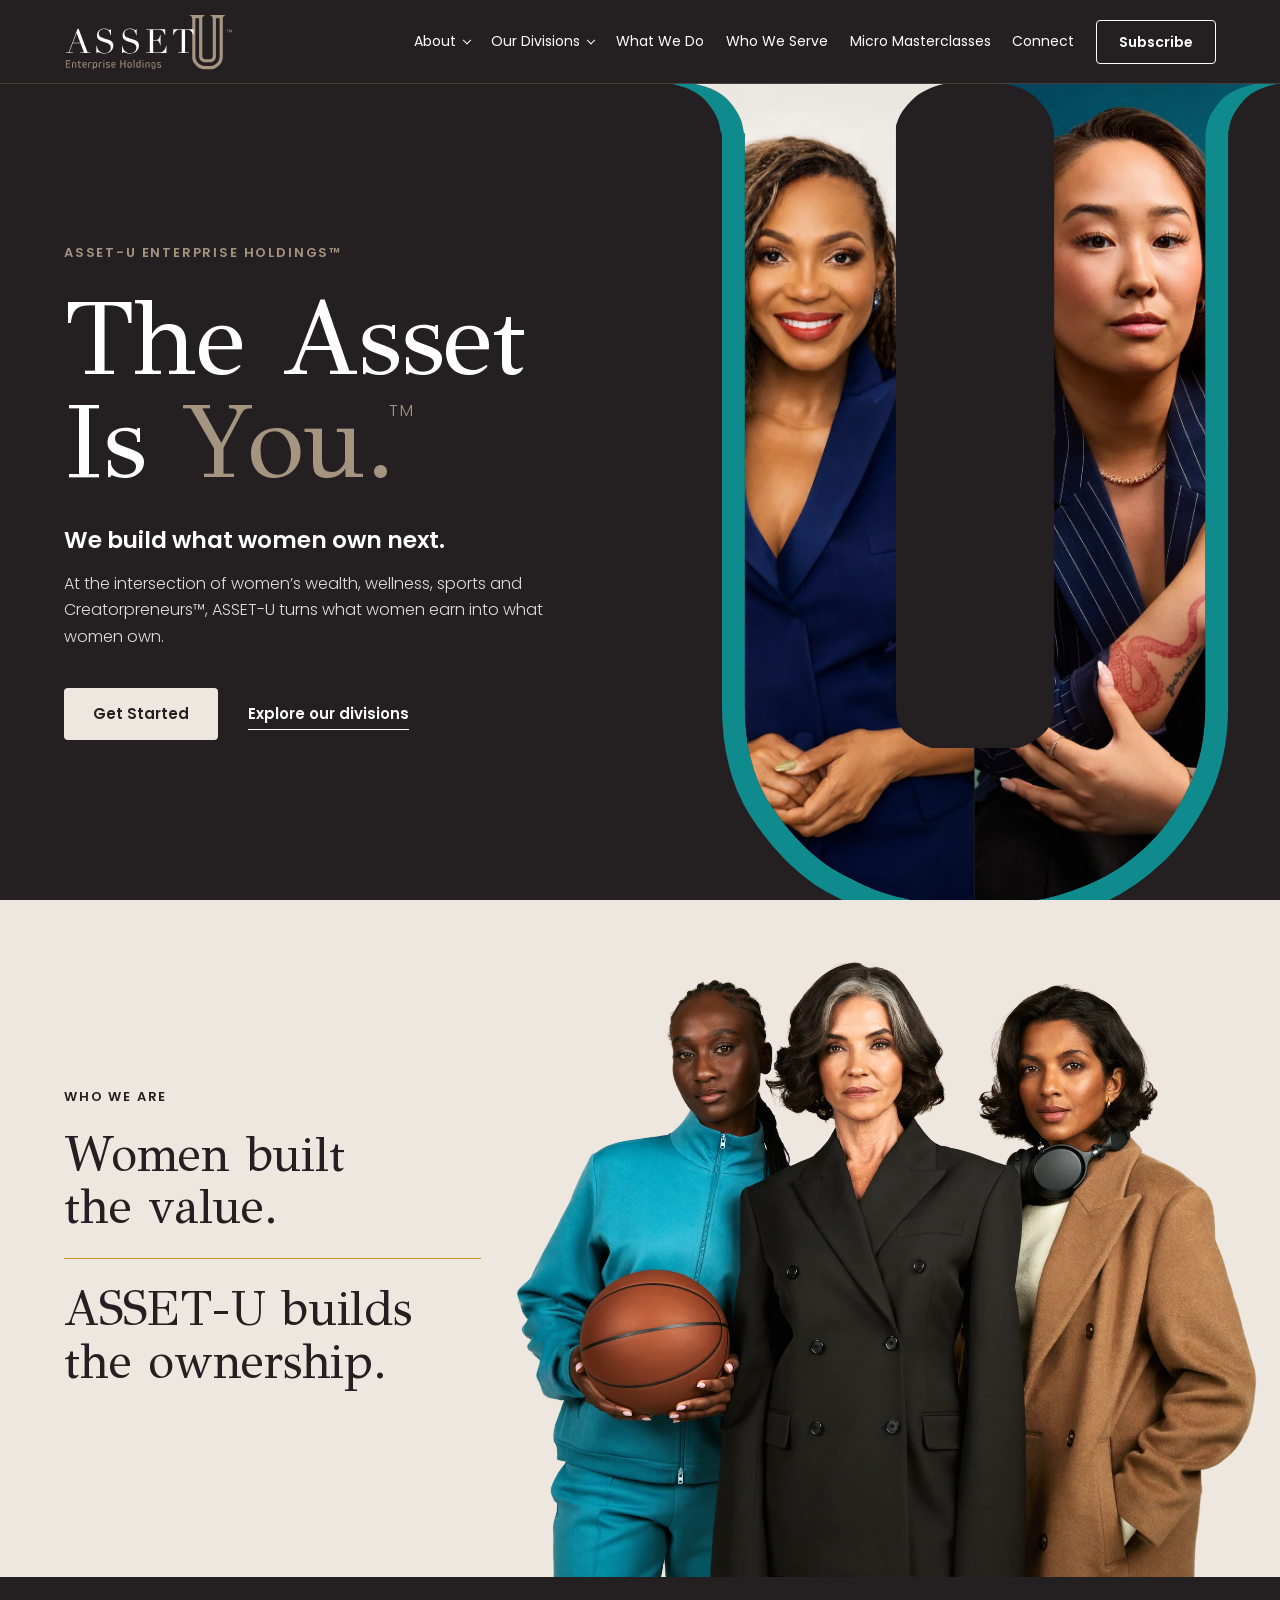
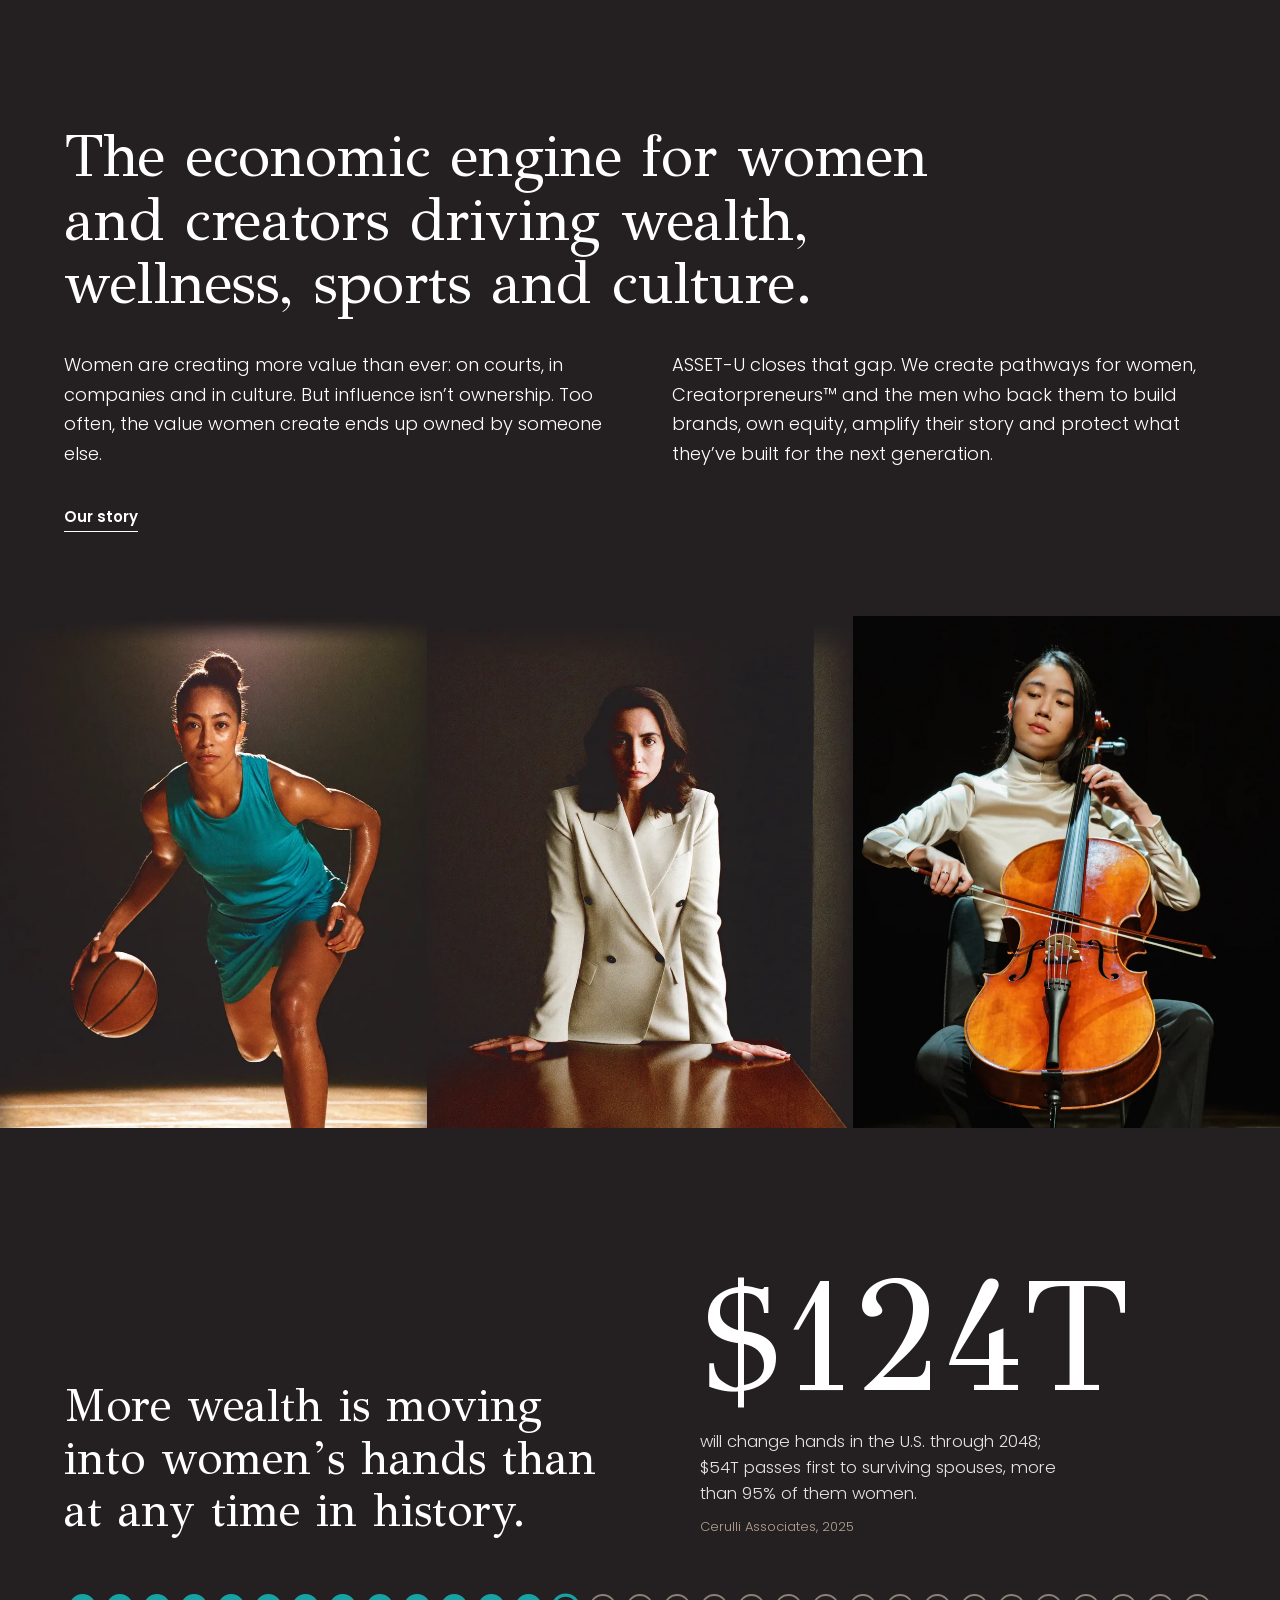
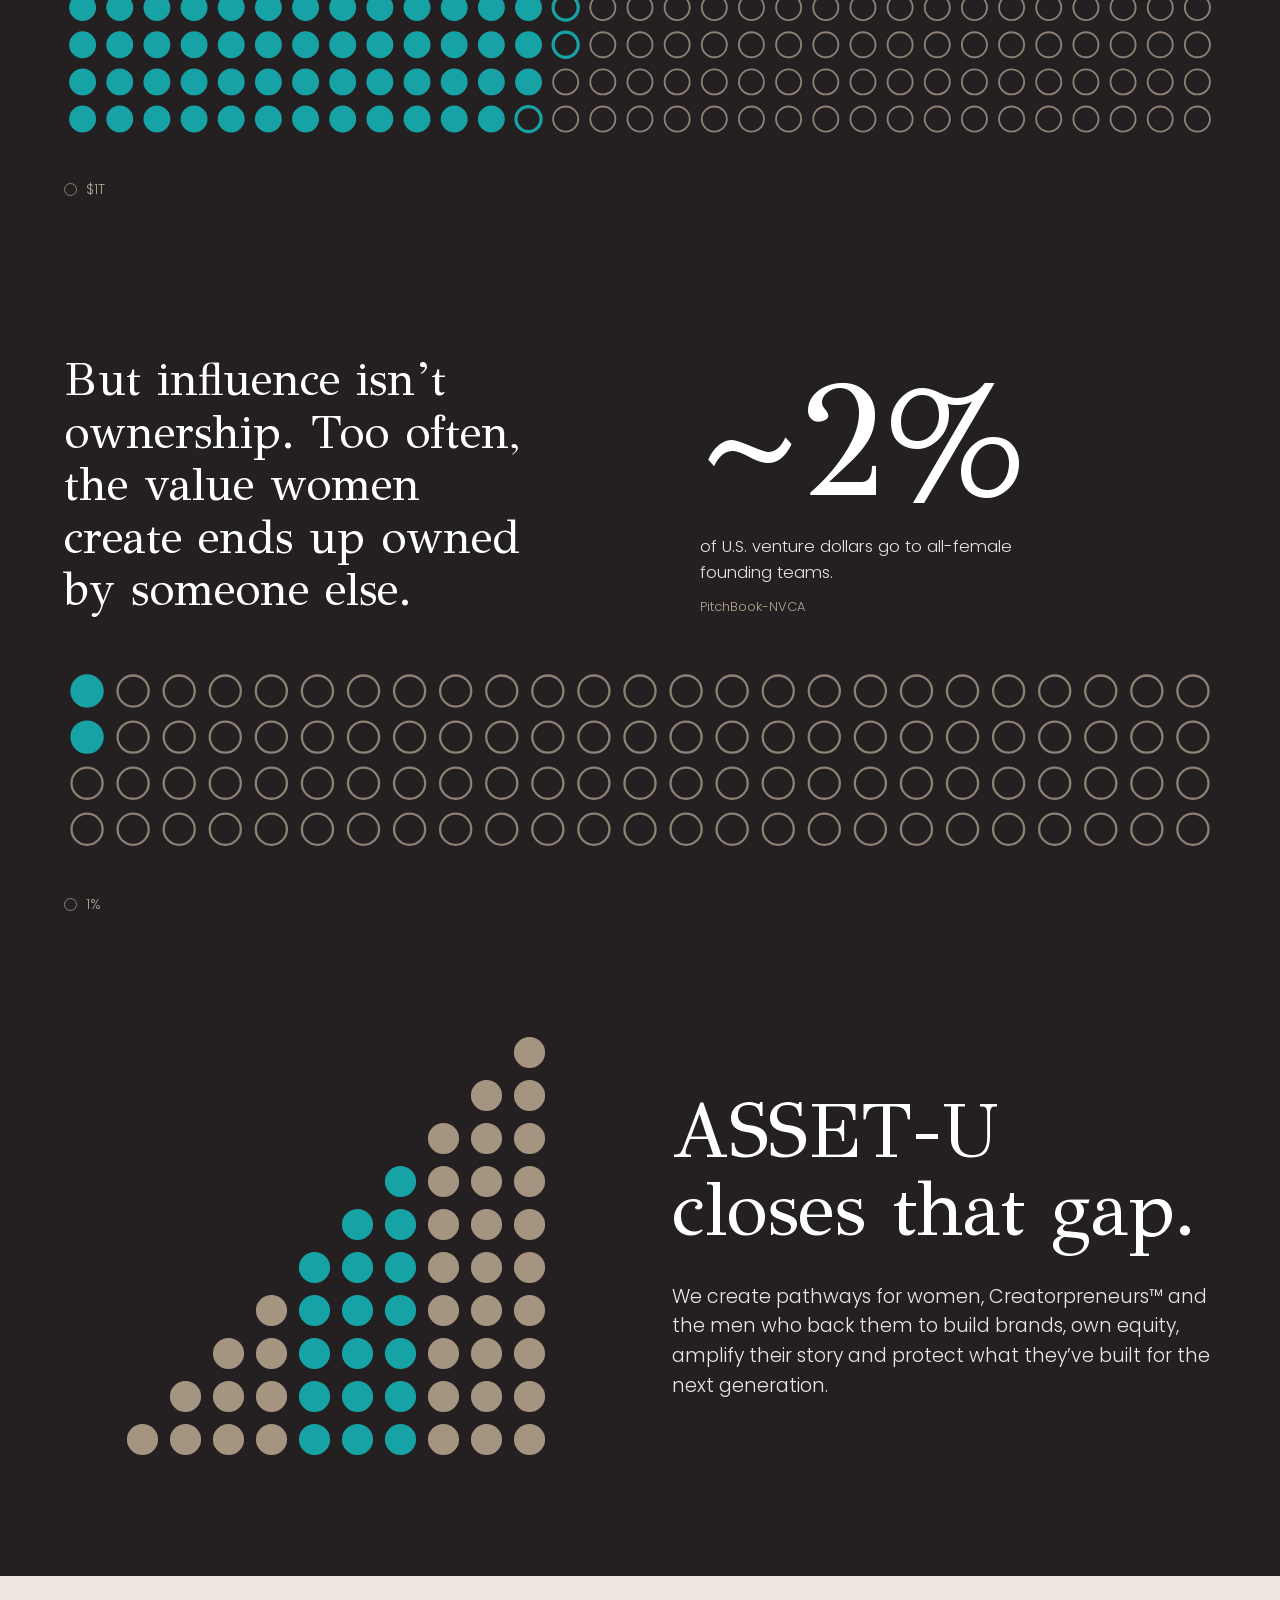
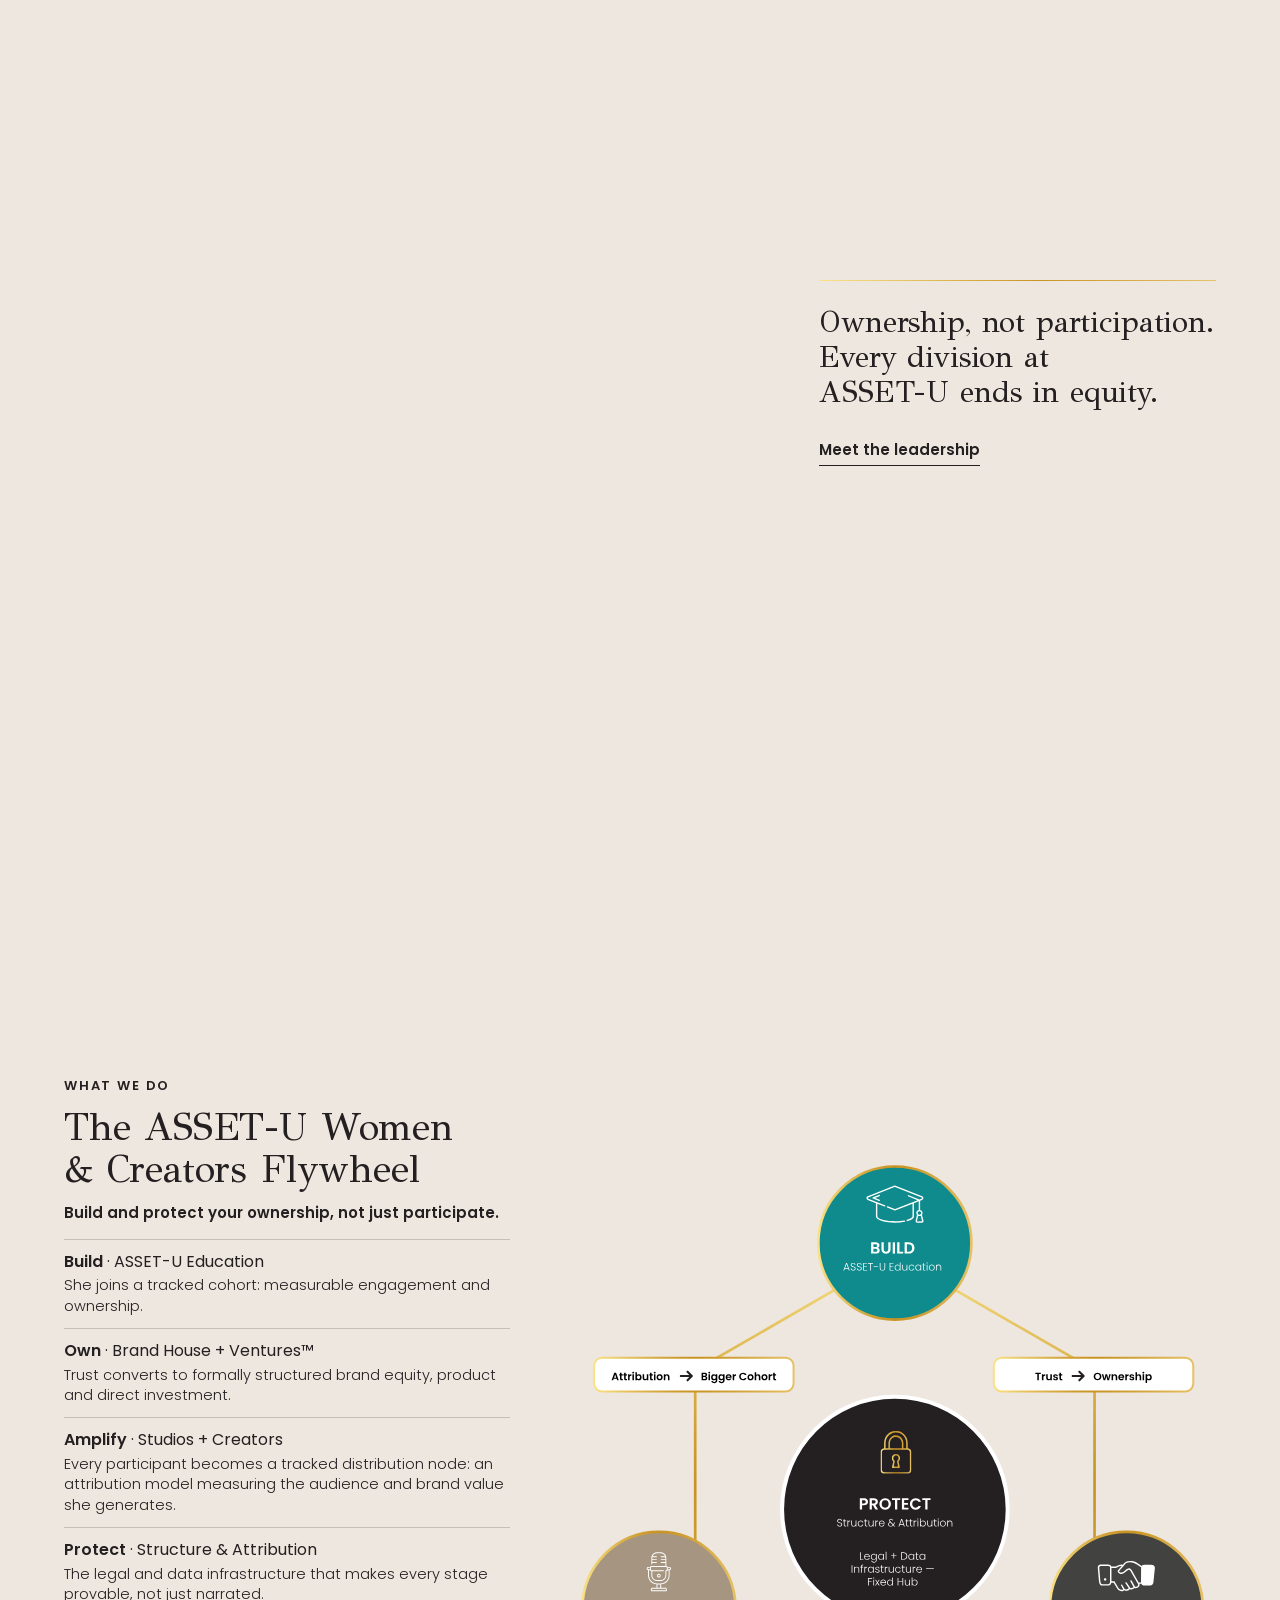
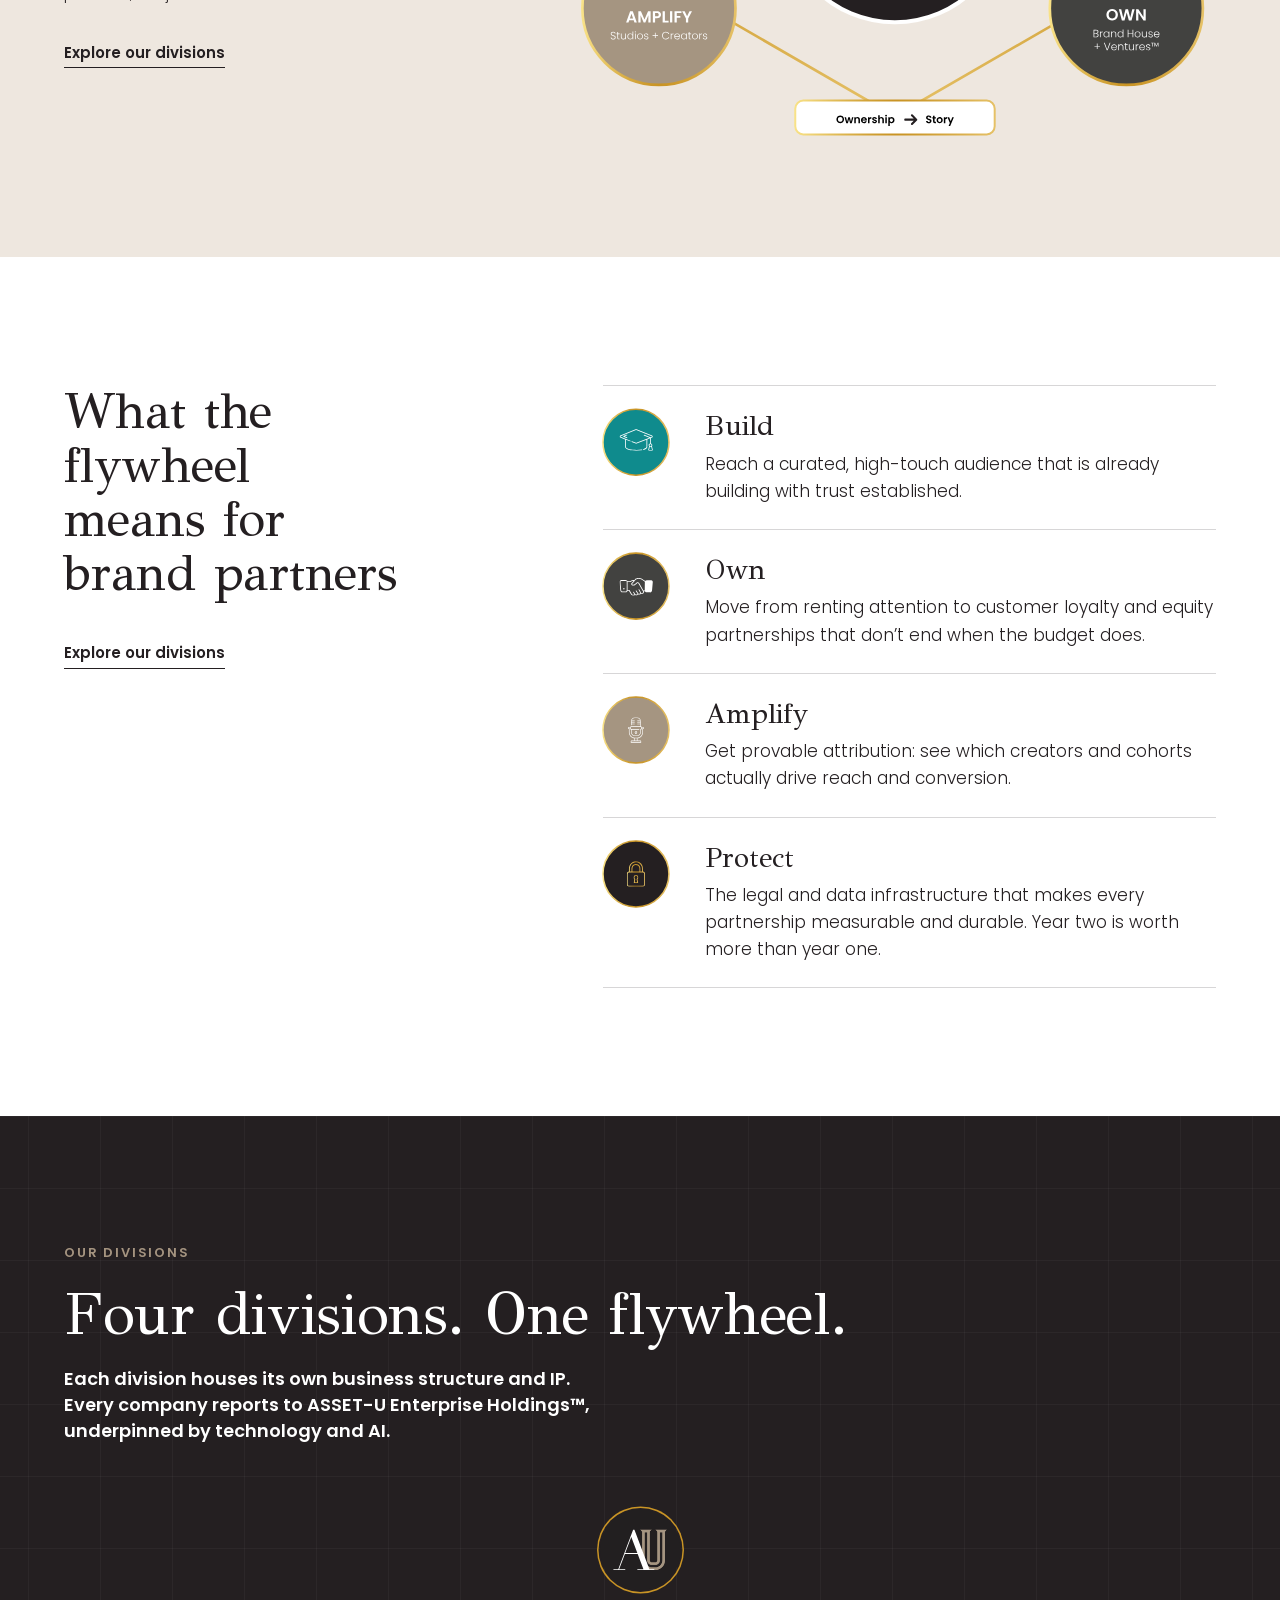
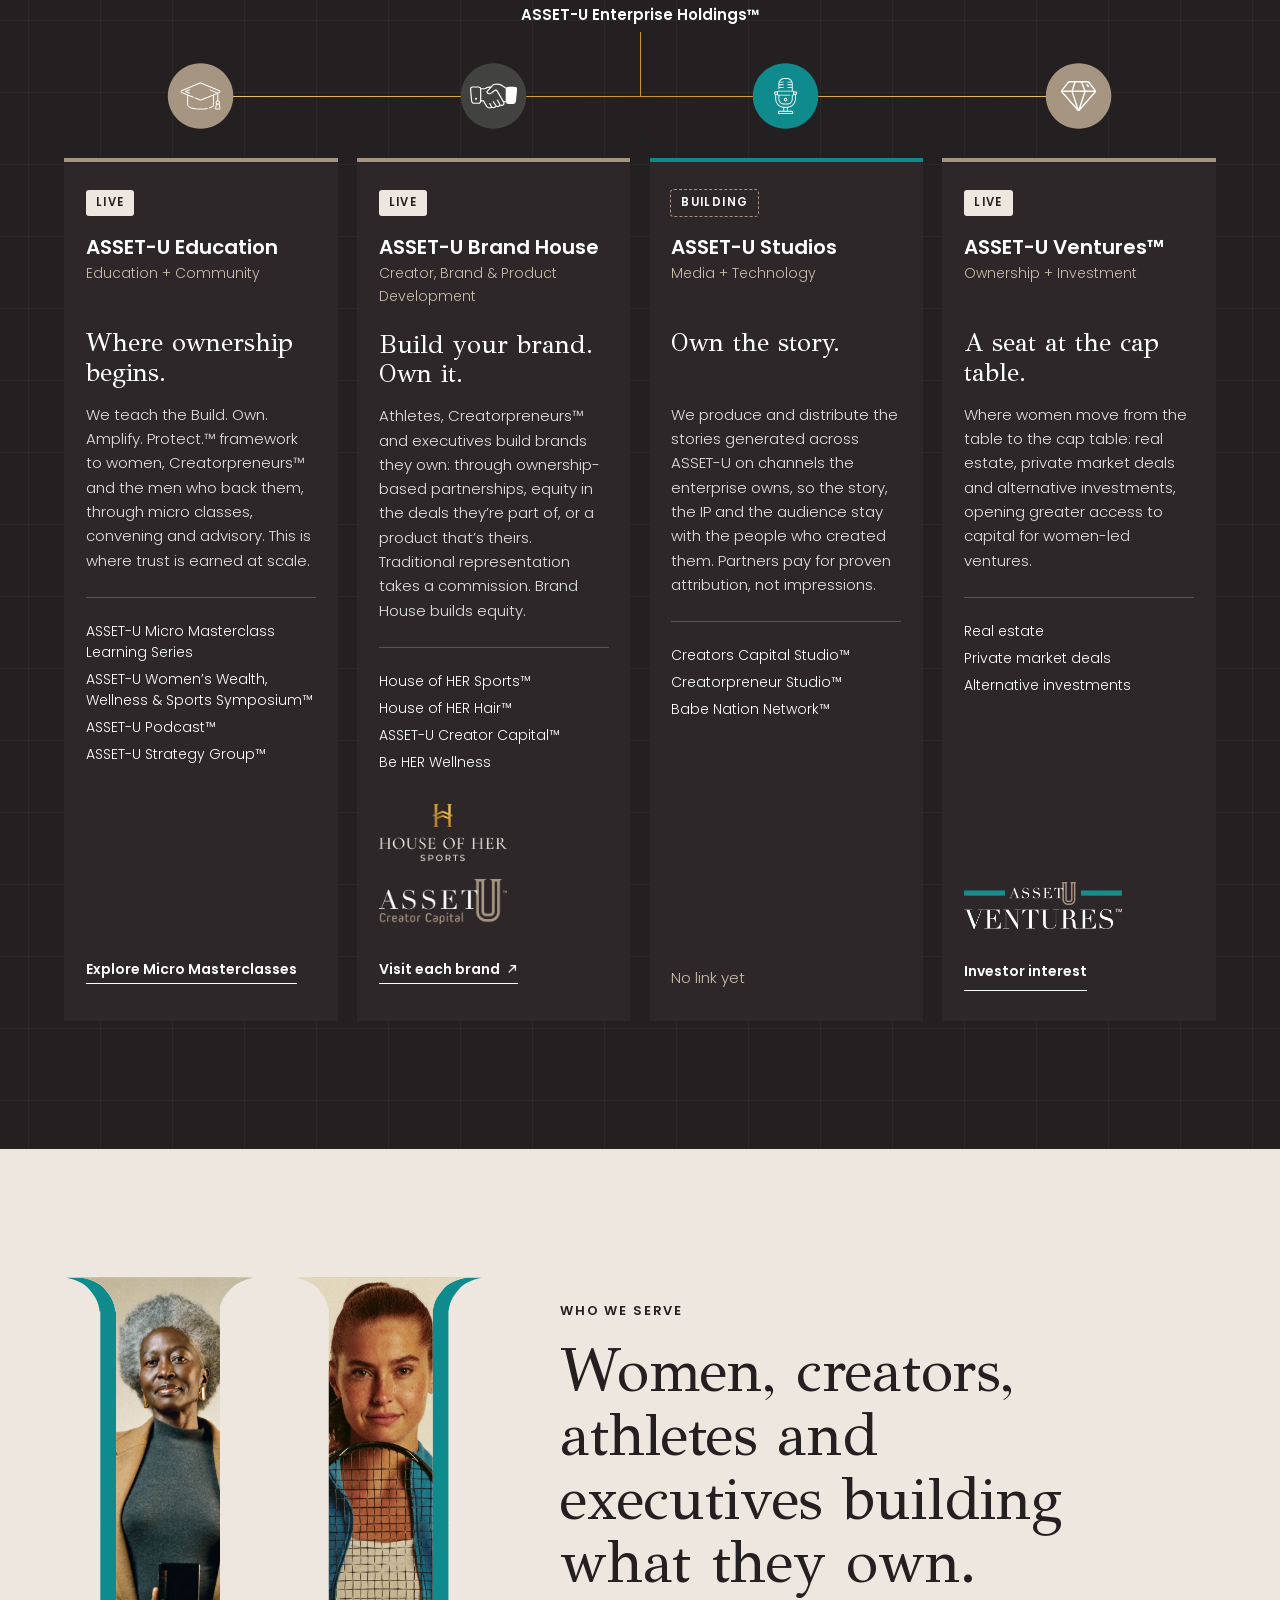
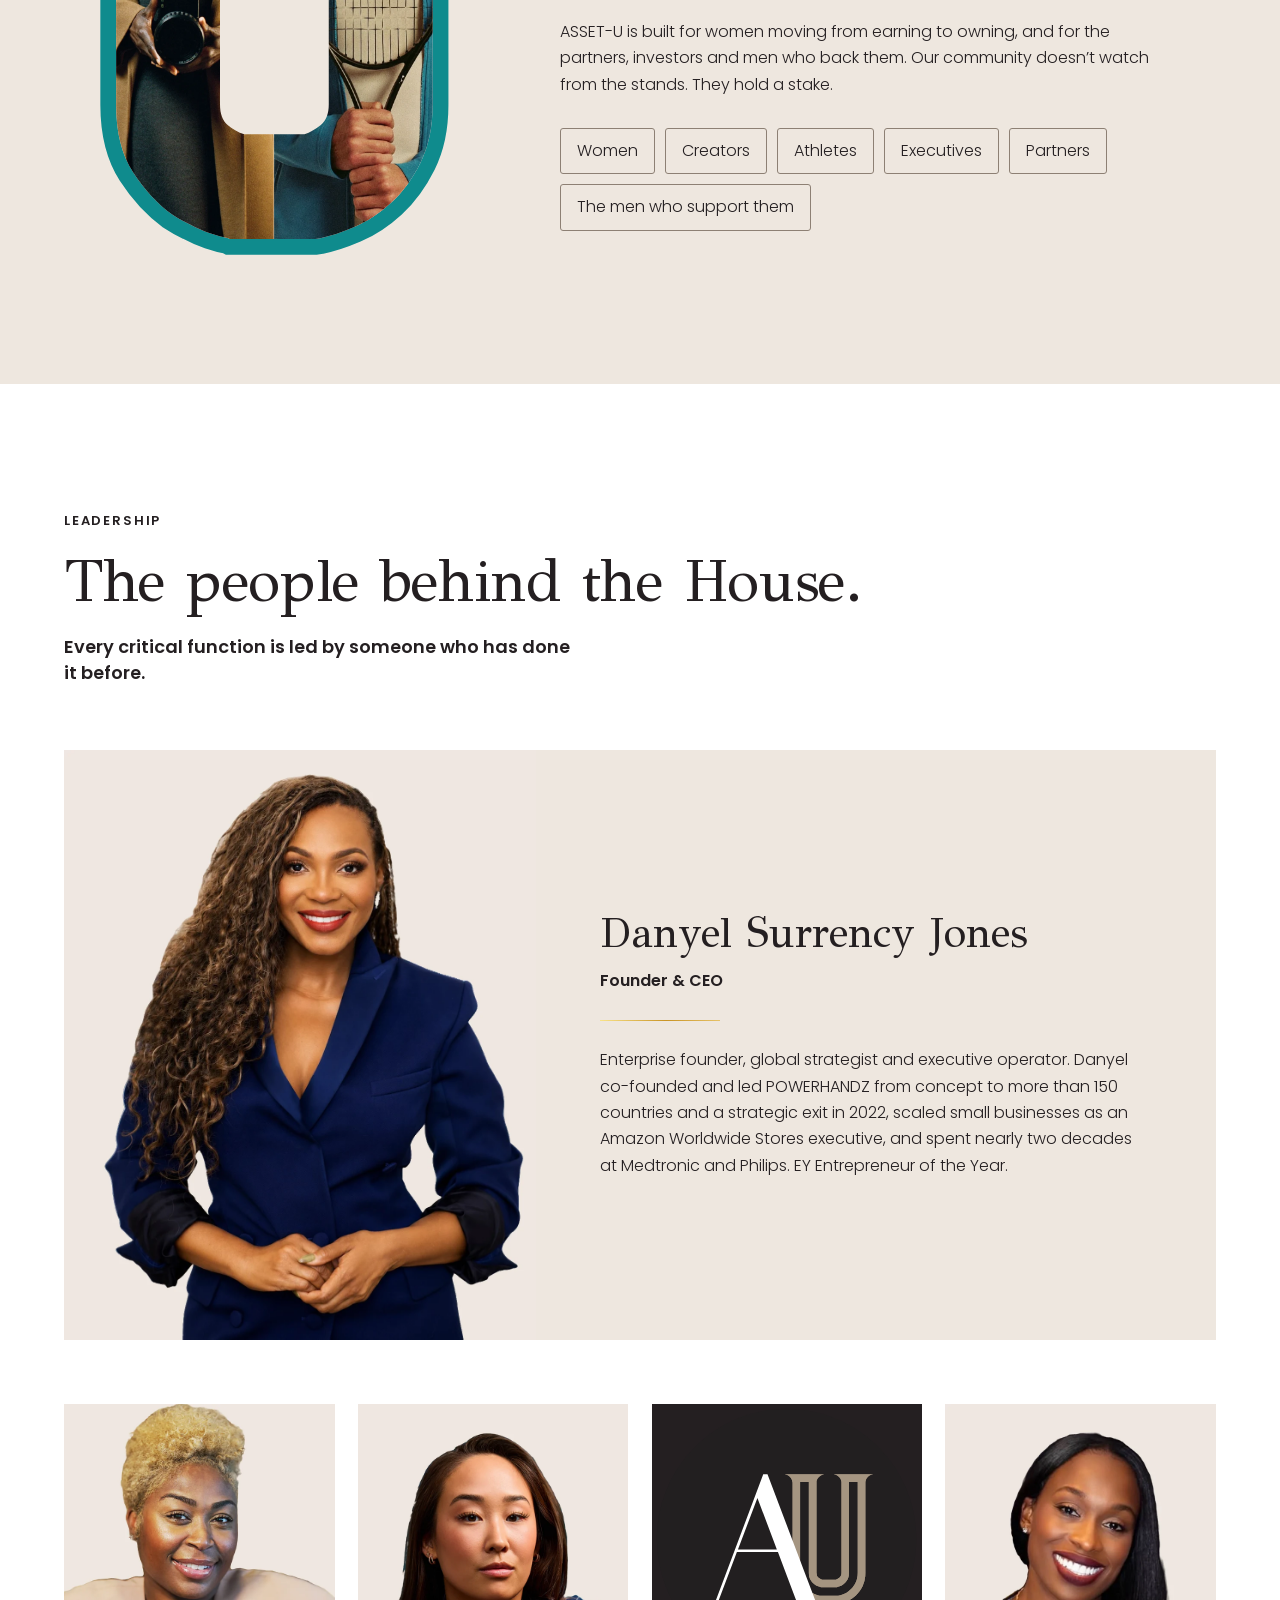
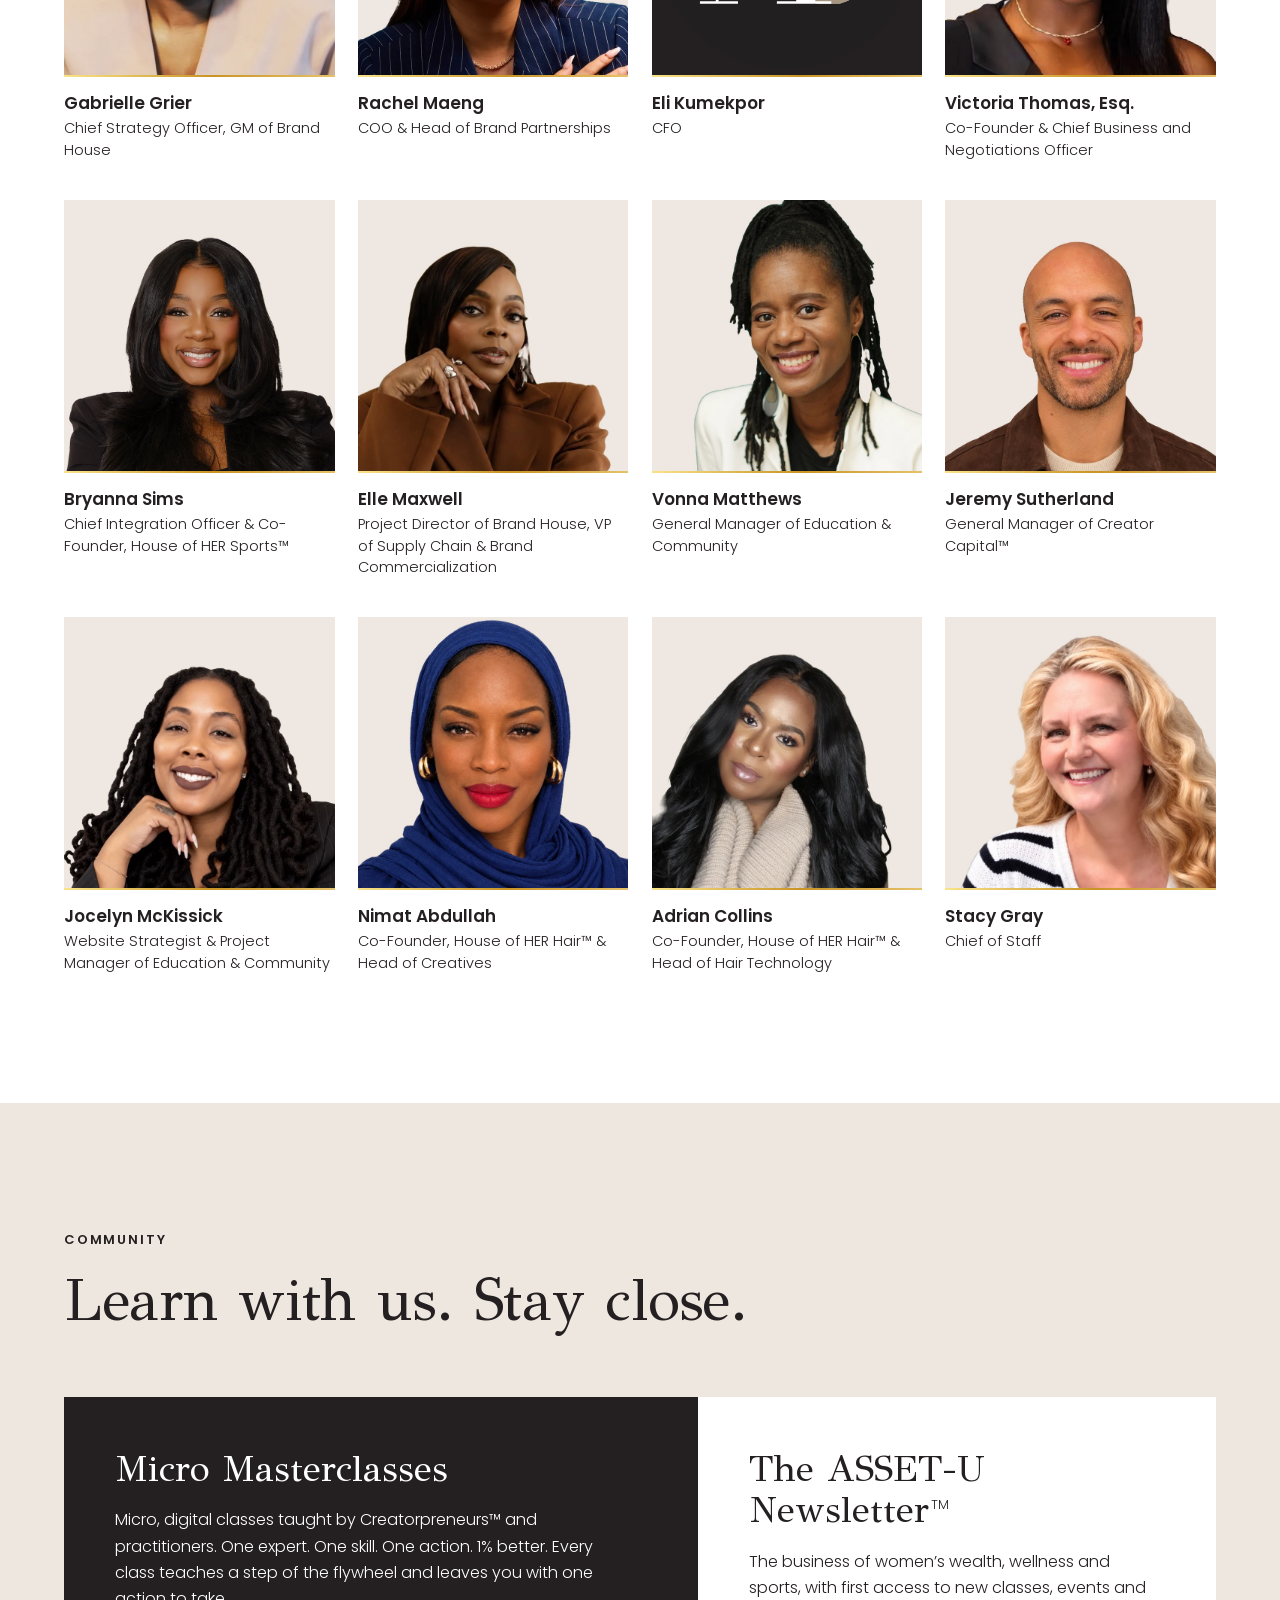
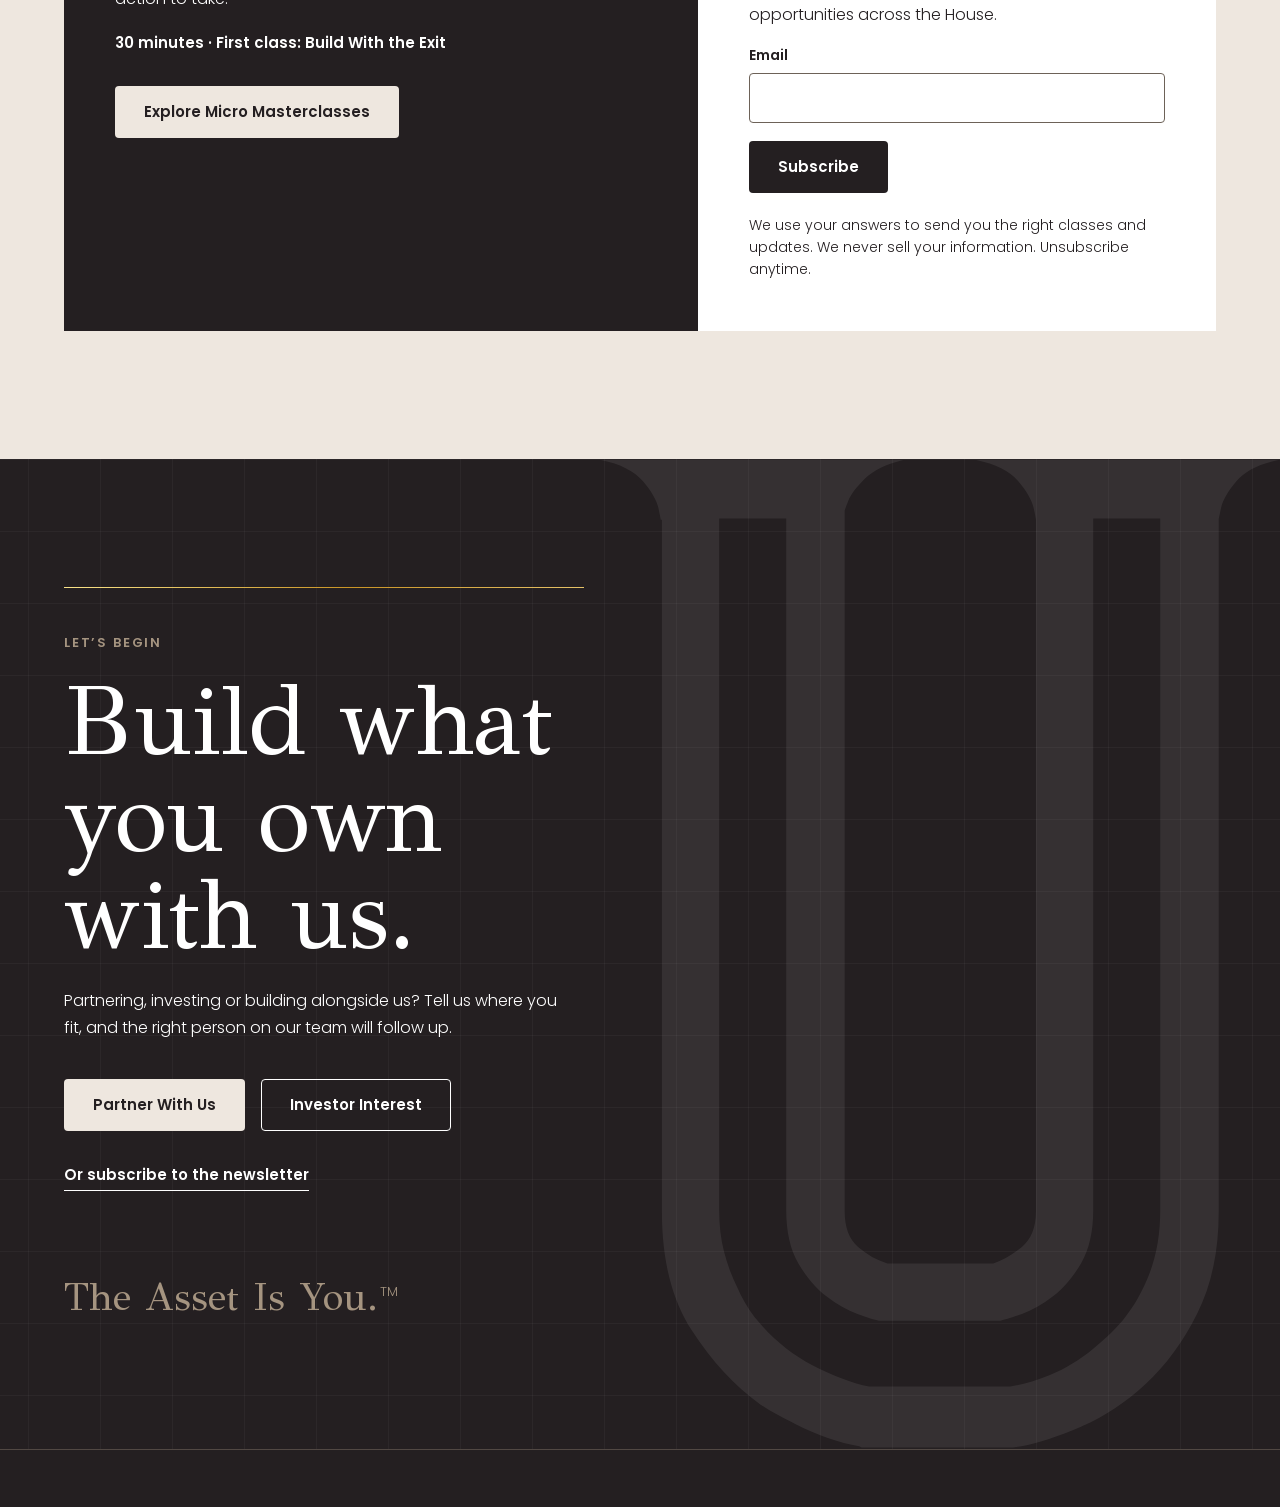
==== commit 08c6c405: "Who we are, story pictures, compact flywheel Co-Authored-By: Claude Opus 5.5 <noreply@anthropic.com>" ====
--- a/index.html
+++ b/index.html
@@ -9,14 +9,14 @@
 <meta name="twitter:card" content="summary_large_image"><meta name="twitter:image" content="https://taylormadecreative.github.io/asset-u-website-classic/img/og.jpg">
 <link rel="icon" href="img/au-favicon.svg" type="image/svg+xml"><link rel="apple-touch-icon" href="img/au-180.png">
 <link rel="preload" href="fonts/Poppins-300.woff2" as="font" type="font/woff2" crossorigin><link rel="preload" href="fonts/Poppins-600.woff2" as="font" type="font/woff2" crossorigin>
-<link rel="stylesheet" href="styles.css"><link rel="stylesheet" href="still.css?v=4"></head><body class="still"><a class="skip" href="#main">Skip to content</a><header class="nav dark"><div class="wrap"><a class="brand" href="./"><span class="lg"><svg role="img" aria-label="ASSET U Enterprise Holdings, back to top" xmlns="http://www.w3.org/2000/svg" viewBox="570 310 790 275"><defs><clipPath id="lga"><path d="M577.898 531H600v35h-22.102Zm0 0"/></clipPath><clipPath id="lgb"><path d="M971 539h20v35.691h-20Zm0 0"/></clipPath><clipPath id="lgc"><path d="M1327 389h15.148v16H1327Zm0 0"/></clipPath><clipPath id="lgd"><path d="M577.898 386H692v113H577.898Zm0 0"/></clipPath></defs><g clip-path="url(#lga)"><path fill="#A69581" d="M595.926 546.441c.617 0 .976.36.976.973v2.102c0 .613-.359.972-.976.972H582.46v11.114h15.719c.617 0 .972.355.972.968v2.102c0 .613-.355.973-.972.973h-19.356c-.613 0-.972-.36-.972-.973v-32.059c0-.613.359-.972.972-.972h19.356c.617 0 .972.359.972.972v2.102c0 .617-.355.972-.972.972h-15.72v10.754Zm0 0"/></g><path fill="#A69581" d="M621.79 549.617c0-4.3-1.642-6.246-5.227-6.246-3.583 0-5.223 1.945-5.223 6.246v15.055c0 .613-.36.973-.973.973h-2.304c-.614 0-.973-.36-.973-.973v-15.516c0-6.144 3.328-9.472 9.472-9.472 6.149 0 9.477 3.328 9.477 9.472v15.516c0 .613-.36.973-.976.973h-2.301c-.617 0-.973-.36-.973-.973ZM648.977 564.059c.207.562.05.921-.461 1.226-1.125.617-2.61.973-4.504.973-5.223 0-7.887-2.762-7.887-8.09v-14.184h-2.664c-.613 0-.973-.359-.973-.972v-1.742c0-.614.36-.973.973-.973h2.664v-5.79c0-.612.36-.972.973-.972h2.304c.614 0 .973.36.973.973v5.789h6.965c.613 0 .972.36.972.973v1.742c0 .613-.359.972-.972.972h-6.965v14.082c0 2.97 1.434 4.508 4.098 4.508.972 0 1.793-.207 2.558-.617.668-.36 1.13-.203 1.332.41ZM669.719 549.82c0-4.453-1.692-6.449-5.328-6.449-3.633 0-5.325 1.996-5.325 6.45v1.077h10.653Zm4.043-.46v4.097c0 .613-.356.973-.973.973h-13.723v1.484c0 4.66 1.895 6.66 6.196 6.66 2.047 0 3.586-.668 5.172-2.101.46-.461.972-.41 1.382.101l1.024 1.281c.36.461.36.973-.05 1.383-2.048 1.996-4.712 3.02-7.68 3.02-6.762 0-10.294-3.278-10.294-9.934v-6.965c0-6.297 3.329-9.675 9.473-9.675s9.473 3.379 9.473 9.675M681.547 548.953c0-6.098 2.918-9.27 8.5-9.27 2.203 0 4.148.512 5.683 1.536.512.36.668.82.31 1.383l-.872 1.484c-.36.562-.82.617-1.383.258-1.023-.617-2.152-.973-3.328-.973-3.176 0-4.66 1.793-4.66 5.633v15.668c0 .613-.36.973-.973.973h-2.304c-.618 0-.973-.36-.973-.973ZM717.035 549.77c0-4.352-1.691-6.399-5.379-6.399-3.738 0-5.43 2.047-5.43 6.399v6.351c0 4.3 1.794 6.453 5.43 6.453 3.688 0 5.38-2.05 5.38-6.453Zm4.25-.41v7.222c0 6.297-3.125 9.676-8.96 9.676-2.665 0-4.712-.871-5.993-2.559h-.105v9.168c0 .613-.356.973-.973.973h-2.305c-.613 0-.972-.36-.972-.973V549.36c0-6.297 3.382-9.68 9.68-9.68 6.25 0 9.628 3.384 9.628 9.68M729.527 548.953c0-6.098 2.918-9.27 8.5-9.27 2.203 0 4.149.512 5.684 1.536.512.36.668.82.309 1.383l-.872 1.484c-.359.562-.82.617-1.382.258-1.024-.617-2.149-.973-3.328-.973-3.176 0-4.66 1.793-4.66 5.633v15.668c0 .613-.36.973-.973.973H730.5c-.613 0-.973-.36-.973-.973ZM751.957 565.645c-.617 0-.973-.36-.973-.973V541.27c0-.614.356-.973.973-.973h2.305c.613 0 .972.36.972.973v23.402c0 .613-.359.973-.972.973Zm-1.535-32.723c0-1.586 1.125-2.715 2.66-2.715 1.59 0 2.715 1.129 2.715 2.715 0 1.539-1.125 2.664-2.715 2.664-1.535 0-2.66-1.125-2.66-2.664M772.336 566.258c-3.992 0-6.863-.922-9.164-2.969-.41-.41-.41-.871-.05-1.332l1.073-1.434c.41-.511.871-.511 1.383-.101 1.586 1.383 3.84 2.152 6.348 2.152 3.125 0 4.918-1.383 4.918-3.894 0-2.254-1.383-3.328-5.582-3.942-5.942-.87-7.989-3.074-7.989-7.476 0-4.61 3.532-7.582 9.012-7.582 2.817 0 5.531.77 7.426 2.152.512.41.562.871.207 1.383l-.977 1.433c-.355.512-.816.567-1.382.157-1.329-.922-3.02-1.434-4.864-1.434-3.379 0-5.172 1.383-5.172 3.89 0 2.048 1.332 3.071 5.375 3.637 6.043.817 8.196 3.172 8.196 7.782 0 4.66-3.38 7.578-8.758 7.578M802.445 549.82c0-4.453-1.687-6.449-5.324-6.449s-5.324 1.996-5.324 6.45v1.077h10.648Zm4.047-.46v4.097c0 .613-.36.973-.972.973h-13.723v1.484c0 4.66 1.894 6.66 6.195 6.66 2.047 0 3.582-.668 5.172-2.101.461-.461.973-.41 1.383.101l1.023 1.281c.36.461.36.973-.05 1.383-2.047 1.996-4.711 3.02-7.684 3.02-6.758 0-10.29-3.278-10.29-9.934v-6.965c0-6.297 3.329-9.675 9.474-9.675s9.472 3.379 9.472 9.675M852.527 564.672c0 .613-.359.973-.972.973h-2.664c-.614 0-.973-.36-.973-.973v-14.235h-14.594v14.235c0 .613-.355.973-.972.973h-2.664c-.614 0-.973-.36-.973-.973v-32.059c0-.613.36-.972.972-.972h2.665c.617 0 .972.359.972.972v13.778h14.594v-13.778c0-.613.36-.972.973-.972h2.664c.613 0 .972.359.972.972ZM876.7 549.82c0-4.402-1.692-6.449-5.43-6.449-3.688 0-5.375 2.047-5.375 6.45v6.35c0 4.352 1.687 6.403 5.375 6.403 3.738 0 5.43-2.05 5.43-6.402Zm4.25-.46v7.273c0 6.246-3.384 9.625-9.68 9.625-6.247 0-9.63-3.38-9.63-9.625v-7.274c0-6.297 3.383-9.675 9.63-9.675 6.296 0 9.68 3.379 9.68 9.675M890.422 565.645c-.617 0-.973-.36-.973-.973v-33.899c0-.617.356-.972.973-.972h2.3c.618 0 .977.355.977.972v33.899c0 .613-.36.973-.976.973ZM917.254 549.82c0-4.3-1.793-6.449-5.43-6.449-3.687 0-5.375 2.047-5.375 6.45v6.35c0 4.352 1.688 6.403 5.375 6.403 3.739 0 5.43-2.05 5.43-6.402Zm3.277-20.02c.614 0 .973.356.973.973v25.809c0 6.297-3.379 9.676-9.68 9.676-6.246 0-9.625-3.38-9.625-9.676v-7.223c0-6.297 3.121-9.675 8.961-9.675 2.664 0 4.711.87 5.992 2.558h.102v-11.469c0-.617.36-.972.973-.972ZM931.64 565.645c-.613 0-.972-.36-.972-.973V541.27c0-.614.36-.973.973-.973h2.304c.617 0 .973.36.973.973v23.402c0 .613-.356.973-.973.973Zm-1.535-32.723c0-1.586 1.125-2.715 2.665-2.715 1.585 0 2.714 1.129 2.714 2.715 0 1.539-1.129 2.664-2.714 2.664-1.54 0-2.665-1.125-2.665-2.664M958.781 549.617c0-4.3-1.636-6.246-5.222-6.246s-5.223 1.945-5.223 6.246v15.055c0 .613-.36.973-.973.973h-2.304c-.614 0-.973-.36-.973-.973v-15.516c0-6.144 3.328-9.472 9.473-9.472 6.144 0 9.472 3.328 9.472 9.472v15.516c0 .613-.355.973-.972.973h-2.305c-.613 0-.973-.36-.973-.973Zm0 0"/><g clip-path="url(#lgb)"><path fill="#A69581" d="M986.332 555.3v-5.53c0-4.352-1.691-6.399-5.43-6.399-3.687 0-5.375 2.047-5.375 6.399v5.53c0 4.403 1.688 6.454 5.375 6.454 3.637 0 5.43-2.152 5.43-6.453m4.25-5.942v16.032c0 5.632-3.637 9.062-9.629 9.062-3.379 0-6.195-.973-8.293-2.816q-.69-.615-.156-1.383l.973-1.383c.359-.562.82-.613 1.332-.152 1.691 1.383 3.586 2.047 5.89 2.047 3.688 0 5.633-2.047 5.633-5.684v-2.203h-.102c-1.28 1.691-3.328 2.562-5.992 2.562-5.836 0-8.96-3.382-8.96-9.68v-6.402c0-6.297 3.378-9.675 9.624-9.675 6.301 0 9.68 3.379 9.68 9.675"/></g><path fill="#A69581" d="M1007.43 566.258c-3.996 0-6.864-.922-9.168-2.969-.41-.41-.41-.871-.051-1.332l1.074-1.434c.41-.511.871-.511 1.383-.101 1.59 1.383 3.84 2.152 6.352 2.152 3.125 0 4.914-1.383 4.914-3.894 0-2.254-1.38-3.328-5.579-3.942-5.94-.87-7.992-3.074-7.992-7.476 0-4.61 3.535-7.582 9.016-7.582 2.816 0 5.531.77 7.426 2.152.511.41.562.871.203 1.383l-.973 1.433c-.36.512-.82.567-1.383.157-1.332-.922-3.02-1.434-4.863-1.434-3.383 0-5.172 1.383-5.172 3.89 0 2.048 1.328 3.071 5.375 3.637 6.043.817 8.196 3.172 8.196 7.782 0 4.66-3.383 7.578-8.758 7.578M1320.824 403.676c0 .258-.148.406-.406.406h-1.117c-.258 0-.406-.148-.406-.406v-12.153h-3.5c-.258 0-.41-.152-.41-.41v-.879c0-.257.152-.406.41-.406h8.953c.257 0 .406.149.406.406v.88c0 .257-.149.41-.406.41h-3.524Zm0 0"/><g clip-path="url(#lgc)"><path fill="#A69581" d="M1341.742 389.828c.258 0 .406.149.406.406v13.442c0 .258-.148.406-.406.406h-1.117c-.258 0-.41-.148-.41-.406v-11.121h-.043l-4.184 11.207a.465.465 0 0 1-.472.32h-.989c-.238 0-.386-.105-.472-.32l-4.188-11.207h-.043v11.12c0 .259-.152.407-.406.407h-1.074c-.258 0-.41-.148-.41-.406v-13.442c0-.257.152-.406.41-.406h2.168c.234 0 .386.106.472.32l4.059 11.059h.043l4.059-11.059c.085-.214.234-.32.472-.32Zm0 0"/></g><path class="lu" fill="#A69581" d="M1284.777 513.324v-174.34h-16.898v174.34c0 5.531-1.031 10.04-3.074 13.52q-3.077 5.226-7.067 8.297c-2.664 2.043-5.277 3.53-7.836 4.453q-3.841 1.382-5.375 1.691h-30.722q-1.542-.31-5.375-1.691c-2.567-.922-5.176-2.41-7.836-4.453-2.664-2.047-5.024-4.813-7.067-8.297-2.05-3.48-3.07-7.989-3.07-13.52v-174.34h-16.902v174.34c0 3.895.41 7.426 1.23 10.602a45.6 45.6 0 0 0 3.38 9.062q1.534 3.685 4.3 7.371c4.3 5.328 9.164 9.371 14.594 12.137 5.425 2.77 10.187 4.559 14.285 5.379h35.64c2.868-.414 6.196-1.383 9.985-2.918 3.789-1.539 7.422-3.742 10.91-6.605a113 113 0 0 0 3.684-3.227 45 45 0 0 0 3.687-3.84c2.867-3.488 5.172-7.531 6.914-12.137 1.738-4.609 2.613-9.878 2.613-15.824m-46.394-189.086h76.195c-4.918 1.028-8.45 2.817-10.601 5.38-2.149 2.562-3.43 4.773-3.84 6.616q-.615 2.767-.614 3.075v174.57c0 9.84-1.796 18.351-5.378 25.527q-5.38 10.76-13.055 17.84c-5.121 4.707-10.555 8.297-16.285 10.762-5.739 2.457-10.754 4.101-15.055 4.922l-2.148.308h-38.098l-.617-.308c-2.457-.414-5.176-1.13-8.14-2.153q-4.46-1.545-9.063-4a57 57 0 0 1-7.68-4.304q-9.836-7.08-17.363-18.762c-5.02-7.793-7.524-17.738-7.524-29.832v-174.57h-.308q-.002-.307-.614-3.075c-.414-1.843-1.691-4.054-3.843-6.617-2.149-2.562-5.684-4.351-10.598-5.379h76.195c-4.3 1.028-7.527 2.61-9.676 4.762q-3.228 3.223-4.148 5.527-.926 2.309-.926 2.614v176.492q-.002 6.145 3.383 9.062 3.377 2.924 7.375 4.149h26.727q3.686-1.226 7.218-4.149 3.535-2.917 3.535-9.062v-174.34q-.001-.306-.617-3.074c-.41-1.844-1.687-4.04-3.84-6.606-2.148-2.558-5.683-4.347-10.597-5.375"/><g clip-path="url(#lgd)"><path fill="#FFF" d="m627.73 406.629-16.882 44.66h33.761Zm-49.878 89.473h13.503l41.438-109.887h3.684l41.742 109.887h13.66v2.148h-47.27v-2.148h17.036l-16.114-42.664h-35.605l-16.114 42.664h17.036v2.148h-32.996Zm0 0"/></g><path fill="#FFF" d="M718.582 465.254h1.688q1.687 8.286 4.375 13.965c1.789 3.785 3.761 6.906 5.906 9.36 2.152 2.456 4.398 4.35 6.754 5.679 2.351 1.332 4.73 2.3 7.136 2.918q3.603.92 6.907 1.074 3.298.152 6.215.152c5.421 0 9.875-.82 13.351-2.457 3.48-1.632 6.242-3.707 8.29-6.215 2.042-2.503 3.476-5.218 4.296-8.132q1.226-4.372 1.227-8.059 0-5.368-1.993-9.207c-1.332-2.559-3.02-4.73-5.066-6.523a28.4 28.4 0 0 0-6.676-4.372c-2.406-1.128-4.68-1.996-6.832-2.609l-17.648-5.375c-8.285-2.555-14.555-5.93-18.797-10.129q-6.37-6.288-6.371-16.879 0-6.906 2.457-12.816 2.451-5.908 6.906-10.203c2.965-2.863 6.523-5.117 10.664-6.754q6.217-2.456 13.582-2.457 5.372 0 8.98.922 3.603.92 6.215 2.07l4.68 2.074q2.074.921 4.223.922 1.992 0 2.683-.539c.461-.355 1.098-1.254 1.918-2.687h2.149v27.78h-1.84a45.6 45.6 0 0 0-3.149-10.667q-2.226-5.14-5.753-9.055c-2.356-2.61-5.196-4.703-8.52-6.293-3.324-1.582-7.187-2.379-11.586-2.379-2.453 0-5.168.336-8.133 1a25.7 25.7 0 0 0-8.289 3.453q-3.837 2.456-6.367 6.446-2.53 3.992-2.531 10.129 0 4.91 1.992 8.363a19.4 19.4 0 0 0 5.145 5.832c2.093 1.586 4.449 2.914 7.058 3.988a91 91 0 0 0 7.902 2.84l18.57 5.832q2.914.924 7.368 2.457c2.969 1.024 5.855 2.559 8.672 4.606 2.812 2.046 5.219 4.753 7.21 8.132q2.994 5.063 2.993 12.891c0 4.813-.895 9.387-2.684 13.734a34.4 34.4 0 0 1-7.75 11.512q-5.063 4.987-12.277 7.98-7.217 2.994-16.27 2.993-3.224-.001-5.675-.078c-1.64-.051-3.172-.18-4.606-.383a124 124 0 0 1-4.297-.692q-2.15-.38-4.757-1.148a164 164 0 0 1-6.602-2.148q-3.528-1.23-6.137-1.23c-1.535 0-2.586.308-3.144.921q-.851.921-1.461 2.457h-2.301ZM836.293 465.254h1.687q1.687 8.286 4.372 13.965 2.688 5.678 5.91 9.36 3.221 3.685 6.754 5.679c2.351 1.332 4.73 2.3 7.136 2.918q3.603.92 6.907 1.074c2.195.102 4.27.152 6.214.152q8.132 0 13.352-2.457c3.477-1.632 6.238-3.707 8.29-6.215 2.042-2.503 3.476-5.218 4.296-8.132q1.225-4.372 1.226-8.059-.001-5.368-1.996-9.207c-1.332-2.559-3.02-4.73-5.062-6.523a28.6 28.6 0 0 0-6.676-4.372q-3.609-1.69-6.832-2.609l-17.648-5.375q-12.433-3.832-18.801-10.129-6.368-6.288-6.367-16.879c0-4.605.816-8.875 2.457-12.816 1.633-3.938 3.937-7.34 6.902-10.203 2.969-2.863 6.524-5.117 10.668-6.754q6.217-2.456 13.582-2.457c3.578 0 6.574.308 8.977.922q3.605.92 6.214 2.07l4.684 2.074q2.068.921 4.219.922 1.994 0 2.687-.539c.461-.355 1.098-1.254 1.918-2.687h2.149v27.78h-1.844a45.8 45.8 0 0 0-3.145-10.667q-2.226-5.14-5.753-9.055c-2.356-2.61-5.196-4.703-8.52-6.293-3.324-1.582-7.187-2.379-11.586-2.379-2.457 0-5.168.336-8.133 1a25.7 25.7 0 0 0-8.289 3.453q-3.837 2.456-6.367 6.446-2.536 3.992-2.535 10.129-.001 4.91 1.996 8.363a19.4 19.4 0 0 0 5.14 5.832q3.148 2.378 7.063 3.988a90 90 0 0 0 7.902 2.84l18.57 5.832q2.914.924 7.368 2.457 4.448 1.536 8.668 4.606c2.816 2.046 5.219 4.753 7.215 8.132q2.993 5.063 2.992 12.891c0 4.813-.899 9.387-2.684 13.734a34.4 34.4 0 0 1-7.75 11.512q-5.068 4.987-12.28 7.98-7.214 2.994-16.267 2.993-3.223-.001-5.68-.078a42 42 0 0 1-4.6-.383 123 123 0 0 1-4.298-.692c-1.437-.253-3.02-.636-4.761-1.148a162 162 0 0 1-6.598-2.148c-2.356-.82-4.399-1.23-6.137-1.23q-2.304 0-3.148.921-.846.921-1.457 2.457h-2.301ZM947.094 496.102h17.035V391.129h-17.035v-2.152h87.785v26.55h-1.688q-1.994-5.982-4.293-10.511c-1.539-3.016-3.378-5.575-5.527-7.672-2.148-2.098-4.707-3.656-7.676-4.684q-4.45-1.53-10.742-1.531h-25.476v47.422h9.976q5.061-.001 8.594-.922c2.351-.613 4.375-1.766 6.062-3.453q2.532-2.53 4.297-6.906 1.765-4.373 3.453-11.282h1.688v47.73h-1.688a251 251 0 0 0-2.226-8.593q-1.149-4.144-3.223-7.367-2.07-3.224-5.523-5.14c-2.301-1.282-5.297-1.919-8.977-1.919h-12.433v55.403h29.007q8.437 0 14.043-3.61c3.73-2.402 6.778-5.265 9.133-8.594 2.348-3.32 4.09-6.777 5.215-10.359 1.125-3.578 1.844-6.547 2.148-8.898h1.688v33.609h-93.617ZM1093.656 496.102h17.035V391.129h-8.898c-2.047 0-4.352.18-6.906.535q-3.837.539-7.75 2.992c-2.61 1.637-5.117 4.223-7.52 7.75q-3.61 5.298-6.219 14.656h-1.687v-28.085h93.312v28.086h-1.687q-2.614-9.359-6.219-14.657c-2.406-3.527-4.91-6.113-7.52-7.75s-5.195-2.633-7.75-2.992q-3.836-.534-6.906-.535h-8.902v104.973h17.04v2.148h-49.423Zm0 0"/></svg></span></a><button class="burger" aria-expanded="false" aria-controls="menu"><span></span><span></span><em class="sr">Menu</em></button><nav class="links" id="menu" aria-label="Main"><div class="it"><a href="about/" data-track="nav_click">About<i class="car" aria-hidden="true"></i></a><div class="drop"><a href="about/#our-story" data-track="nav_click">Our Story</a><a href="about/#team" data-track="nav_click">Team and Advisors</a></div></div><div class="it"><a href="our-divisions/" data-track="nav_click">Our Divisions<i class="car" aria-hidden="true"></i></a><div class="drop"><a href="our-divisions/#d1" data-track="nav_click">ASSET-U Education</a><a href="our-divisions/#d2" data-track="nav_click">ASSET-U Brand House</a><a href="our-divisions/#d3" data-track="nav_click">ASSET-U Studios</a><a href="our-divisions/#d4" data-track="nav_click">ASSET-U Ventures™</a></div></div><div class="it"><a href="what-we-do/" data-track="nav_click">What We Do</a></div><div class="it"><a href="who-we-serve/" data-track="nav_click">Who We Serve</a></div><div class="it"><a href="micro-masterclasses/" data-track="nav_click">Micro Masterclasses</a></div><div class="it"><a href="connect/" data-track="nav_click">Connect</a></div><a class="btn btn-line" href="connect/#subscribe" data-track="subscribe_click">Subscribe</a></nav></div></header><main id="main"><section class="hero dark"><div class="wrap"><div class="hero-copy"><p class="label fade"><span class="nb">ASSET-U</span> Enterprise Holdings™</p>
+<link rel="stylesheet" href="styles.css"><link rel="stylesheet" href="still.css?v=10"></head><body class="still"><a class="skip" href="#main">Skip to content</a><header class="nav dark"><div class="wrap"><a class="brand" href="./"><span class="lg"><svg role="img" aria-label="ASSET U Enterprise Holdings, back to top" xmlns="http://www.w3.org/2000/svg" viewBox="570 310 790 275"><defs><clipPath id="lga"><path d="M577.898 531H600v35h-22.102Zm0 0"/></clipPath><clipPath id="lgb"><path d="M971 539h20v35.691h-20Zm0 0"/></clipPath><clipPath id="lgc"><path d="M1327 389h15.148v16H1327Zm0 0"/></clipPath><clipPath id="lgd"><path d="M577.898 386H692v113H577.898Zm0 0"/></clipPath></defs><g clip-path="url(#lga)"><path fill="#A69581" d="M595.926 546.441c.617 0 .976.36.976.973v2.102c0 .613-.359.972-.976.972H582.46v11.114h15.719c.617 0 .972.355.972.968v2.102c0 .613-.355.973-.972.973h-19.356c-.613 0-.972-.36-.972-.973v-32.059c0-.613.359-.972.972-.972h19.356c.617 0 .972.359.972.972v2.102c0 .617-.355.972-.972.972h-15.72v10.754Zm0 0"/></g><path fill="#A69581" d="M621.79 549.617c0-4.3-1.642-6.246-5.227-6.246-3.583 0-5.223 1.945-5.223 6.246v15.055c0 .613-.36.973-.973.973h-2.304c-.614 0-.973-.36-.973-.973v-15.516c0-6.144 3.328-9.472 9.472-9.472 6.149 0 9.477 3.328 9.477 9.472v15.516c0 .613-.36.973-.976.973h-2.301c-.617 0-.973-.36-.973-.973ZM648.977 564.059c.207.562.05.921-.461 1.226-1.125.617-2.61.973-4.504.973-5.223 0-7.887-2.762-7.887-8.09v-14.184h-2.664c-.613 0-.973-.359-.973-.972v-1.742c0-.614.36-.973.973-.973h2.664v-5.79c0-.612.36-.972.973-.972h2.304c.614 0 .973.36.973.973v5.789h6.965c.613 0 .972.36.972.973v1.742c0 .613-.359.972-.972.972h-6.965v14.082c0 2.97 1.434 4.508 4.098 4.508.972 0 1.793-.207 2.558-.617.668-.36 1.13-.203 1.332.41ZM669.719 549.82c0-4.453-1.692-6.449-5.328-6.449-3.633 0-5.325 1.996-5.325 6.45v1.077h10.653Zm4.043-.46v4.097c0 .613-.356.973-.973.973h-13.723v1.484c0 4.66 1.895 6.66 6.196 6.66 2.047 0 3.586-.668 5.172-2.101.46-.461.972-.41 1.382.101l1.024 1.281c.36.461.36.973-.05 1.383-2.048 1.996-4.712 3.02-7.68 3.02-6.762 0-10.294-3.278-10.294-9.934v-6.965c0-6.297 3.329-9.675 9.473-9.675s9.473 3.379 9.473 9.675M681.547 548.953c0-6.098 2.918-9.27 8.5-9.27 2.203 0 4.148.512 5.683 1.536.512.36.668.82.31 1.383l-.872 1.484c-.36.562-.82.617-1.383.258-1.023-.617-2.152-.973-3.328-.973-3.176 0-4.66 1.793-4.66 5.633v15.668c0 .613-.36.973-.973.973h-2.304c-.618 0-.973-.36-.973-.973ZM717.035 549.77c0-4.352-1.691-6.399-5.379-6.399-3.738 0-5.43 2.047-5.43 6.399v6.351c0 4.3 1.794 6.453 5.43 6.453 3.688 0 5.38-2.05 5.38-6.453Zm4.25-.41v7.222c0 6.297-3.125 9.676-8.96 9.676-2.665 0-4.712-.871-5.993-2.559h-.105v9.168c0 .613-.356.973-.973.973h-2.305c-.613 0-.972-.36-.972-.973V549.36c0-6.297 3.382-9.68 9.68-9.68 6.25 0 9.628 3.384 9.628 9.68M729.527 548.953c0-6.098 2.918-9.27 8.5-9.27 2.203 0 4.149.512 5.684 1.536.512.36.668.82.309 1.383l-.872 1.484c-.359.562-.82.617-1.382.258-1.024-.617-2.149-.973-3.328-.973-3.176 0-4.66 1.793-4.66 5.633v15.668c0 .613-.36.973-.973.973H730.5c-.613 0-.973-.36-.973-.973ZM751.957 565.645c-.617 0-.973-.36-.973-.973V541.27c0-.614.356-.973.973-.973h2.305c.613 0 .972.36.972.973v23.402c0 .613-.359.973-.972.973Zm-1.535-32.723c0-1.586 1.125-2.715 2.66-2.715 1.59 0 2.715 1.129 2.715 2.715 0 1.539-1.125 2.664-2.715 2.664-1.535 0-2.66-1.125-2.66-2.664M772.336 566.258c-3.992 0-6.863-.922-9.164-2.969-.41-.41-.41-.871-.05-1.332l1.073-1.434c.41-.511.871-.511 1.383-.101 1.586 1.383 3.84 2.152 6.348 2.152 3.125 0 4.918-1.383 4.918-3.894 0-2.254-1.383-3.328-5.582-3.942-5.942-.87-7.989-3.074-7.989-7.476 0-4.61 3.532-7.582 9.012-7.582 2.817 0 5.531.77 7.426 2.152.512.41.562.871.207 1.383l-.977 1.433c-.355.512-.816.567-1.382.157-1.329-.922-3.02-1.434-4.864-1.434-3.379 0-5.172 1.383-5.172 3.89 0 2.048 1.332 3.071 5.375 3.637 6.043.817 8.196 3.172 8.196 7.782 0 4.66-3.38 7.578-8.758 7.578M802.445 549.82c0-4.453-1.687-6.449-5.324-6.449s-5.324 1.996-5.324 6.45v1.077h10.648Zm4.047-.46v4.097c0 .613-.36.973-.972.973h-13.723v1.484c0 4.66 1.894 6.66 6.195 6.66 2.047 0 3.582-.668 5.172-2.101.461-.461.973-.41 1.383.101l1.023 1.281c.36.461.36.973-.05 1.383-2.047 1.996-4.711 3.02-7.684 3.02-6.758 0-10.29-3.278-10.29-9.934v-6.965c0-6.297 3.329-9.675 9.474-9.675s9.472 3.379 9.472 9.675M852.527 564.672c0 .613-.359.973-.972.973h-2.664c-.614 0-.973-.36-.973-.973v-14.235h-14.594v14.235c0 .613-.355.973-.972.973h-2.664c-.614 0-.973-.36-.973-.973v-32.059c0-.613.36-.972.972-.972h2.665c.617 0 .972.359.972.972v13.778h14.594v-13.778c0-.613.36-.972.973-.972h2.664c.613 0 .972.359.972.972ZM876.7 549.82c0-4.402-1.692-6.449-5.43-6.449-3.688 0-5.375 2.047-5.375 6.45v6.35c0 4.352 1.687 6.403 5.375 6.403 3.738 0 5.43-2.05 5.43-6.402Zm4.25-.46v7.273c0 6.246-3.384 9.625-9.68 9.625-6.247 0-9.63-3.38-9.63-9.625v-7.274c0-6.297 3.383-9.675 9.63-9.675 6.296 0 9.68 3.379 9.68 9.675M890.422 565.645c-.617 0-.973-.36-.973-.973v-33.899c0-.617.356-.972.973-.972h2.3c.618 0 .977.355.977.972v33.899c0 .613-.36.973-.976.973ZM917.254 549.82c0-4.3-1.793-6.449-5.43-6.449-3.687 0-5.375 2.047-5.375 6.45v6.35c0 4.352 1.688 6.403 5.375 6.403 3.739 0 5.43-2.05 5.43-6.402Zm3.277-20.02c.614 0 .973.356.973.973v25.809c0 6.297-3.379 9.676-9.68 9.676-6.246 0-9.625-3.38-9.625-9.676v-7.223c0-6.297 3.121-9.675 8.961-9.675 2.664 0 4.711.87 5.992 2.558h.102v-11.469c0-.617.36-.972.973-.972ZM931.64 565.645c-.613 0-.972-.36-.972-.973V541.27c0-.614.36-.973.973-.973h2.304c.617 0 .973.36.973.973v23.402c0 .613-.356.973-.973.973Zm-1.535-32.723c0-1.586 1.125-2.715 2.665-2.715 1.585 0 2.714 1.129 2.714 2.715 0 1.539-1.129 2.664-2.714 2.664-1.54 0-2.665-1.125-2.665-2.664M958.781 549.617c0-4.3-1.636-6.246-5.222-6.246s-5.223 1.945-5.223 6.246v15.055c0 .613-.36.973-.973.973h-2.304c-.614 0-.973-.36-.973-.973v-15.516c0-6.144 3.328-9.472 9.473-9.472 6.144 0 9.472 3.328 9.472 9.472v15.516c0 .613-.355.973-.972.973h-2.305c-.613 0-.973-.36-.973-.973Zm0 0"/><g clip-path="url(#lgb)"><path fill="#A69581" d="M986.332 555.3v-5.53c0-4.352-1.691-6.399-5.43-6.399-3.687 0-5.375 2.047-5.375 6.399v5.53c0 4.403 1.688 6.454 5.375 6.454 3.637 0 5.43-2.152 5.43-6.453m4.25-5.942v16.032c0 5.632-3.637 9.062-9.629 9.062-3.379 0-6.195-.973-8.293-2.816q-.69-.615-.156-1.383l.973-1.383c.359-.562.82-.613 1.332-.152 1.691 1.383 3.586 2.047 5.89 2.047 3.688 0 5.633-2.047 5.633-5.684v-2.203h-.102c-1.28 1.691-3.328 2.562-5.992 2.562-5.836 0-8.96-3.382-8.96-9.68v-6.402c0-6.297 3.378-9.675 9.624-9.675 6.301 0 9.68 3.379 9.68 9.675"/></g><path fill="#A69581" d="M1007.43 566.258c-3.996 0-6.864-.922-9.168-2.969-.41-.41-.41-.871-.051-1.332l1.074-1.434c.41-.511.871-.511 1.383-.101 1.59 1.383 3.84 2.152 6.352 2.152 3.125 0 4.914-1.383 4.914-3.894 0-2.254-1.38-3.328-5.579-3.942-5.94-.87-7.992-3.074-7.992-7.476 0-4.61 3.535-7.582 9.016-7.582 2.816 0 5.531.77 7.426 2.152.511.41.562.871.203 1.383l-.973 1.433c-.36.512-.82.567-1.383.157-1.332-.922-3.02-1.434-4.863-1.434-3.383 0-5.172 1.383-5.172 3.89 0 2.048 1.328 3.071 5.375 3.637 6.043.817 8.196 3.172 8.196 7.782 0 4.66-3.383 7.578-8.758 7.578M1320.824 403.676c0 .258-.148.406-.406.406h-1.117c-.258 0-.406-.148-.406-.406v-12.153h-3.5c-.258 0-.41-.152-.41-.41v-.879c0-.257.152-.406.41-.406h8.953c.257 0 .406.149.406.406v.88c0 .257-.149.41-.406.41h-3.524Zm0 0"/><g clip-path="url(#lgc)"><path fill="#A69581" d="M1341.742 389.828c.258 0 .406.149.406.406v13.442c0 .258-.148.406-.406.406h-1.117c-.258 0-.41-.148-.41-.406v-11.121h-.043l-4.184 11.207a.465.465 0 0 1-.472.32h-.989c-.238 0-.386-.105-.472-.32l-4.188-11.207h-.043v11.12c0 .259-.152.407-.406.407h-1.074c-.258 0-.41-.148-.41-.406v-13.442c0-.257.152-.406.41-.406h2.168c.234 0 .386.106.472.32l4.059 11.059h.043l4.059-11.059c.085-.214.234-.32.472-.32Zm0 0"/></g><path class="lu" fill="#A69581" d="M1284.777 513.324v-174.34h-16.898v174.34c0 5.531-1.031 10.04-3.074 13.52q-3.077 5.226-7.067 8.297c-2.664 2.043-5.277 3.53-7.836 4.453q-3.841 1.382-5.375 1.691h-30.722q-1.542-.31-5.375-1.691c-2.567-.922-5.176-2.41-7.836-4.453-2.664-2.047-5.024-4.813-7.067-8.297-2.05-3.48-3.07-7.989-3.07-13.52v-174.34h-16.902v174.34c0 3.895.41 7.426 1.23 10.602a45.6 45.6 0 0 0 3.38 9.062q1.534 3.685 4.3 7.371c4.3 5.328 9.164 9.371 14.594 12.137 5.425 2.77 10.187 4.559 14.285 5.379h35.64c2.868-.414 6.196-1.383 9.985-2.918 3.789-1.539 7.422-3.742 10.91-6.605a113 113 0 0 0 3.684-3.227 45 45 0 0 0 3.687-3.84c2.867-3.488 5.172-7.531 6.914-12.137 1.738-4.609 2.613-9.878 2.613-15.824m-46.394-189.086h76.195c-4.918 1.028-8.45 2.817-10.601 5.38-2.149 2.562-3.43 4.773-3.84 6.616q-.615 2.767-.614 3.075v174.57c0 9.84-1.796 18.351-5.378 25.527q-5.38 10.76-13.055 17.84c-5.121 4.707-10.555 8.297-16.285 10.762-5.739 2.457-10.754 4.101-15.055 4.922l-2.148.308h-38.098l-.617-.308c-2.457-.414-5.176-1.13-8.14-2.153q-4.46-1.545-9.063-4a57 57 0 0 1-7.68-4.304q-9.836-7.08-17.363-18.762c-5.02-7.793-7.524-17.738-7.524-29.832v-174.57h-.308q-.002-.307-.614-3.075c-.414-1.843-1.691-4.054-3.843-6.617-2.149-2.562-5.684-4.351-10.598-5.379h76.195c-4.3 1.028-7.527 2.61-9.676 4.762q-3.228 3.223-4.148 5.527-.926 2.309-.926 2.614v176.492q-.002 6.145 3.383 9.062 3.377 2.924 7.375 4.149h26.727q3.686-1.226 7.218-4.149 3.535-2.917 3.535-9.062v-174.34q-.001-.306-.617-3.074c-.41-1.844-1.687-4.04-3.84-6.606-2.148-2.558-5.683-4.347-10.597-5.375"/><g clip-path="url(#lgd)"><path fill="#FFF" d="m627.73 406.629-16.882 44.66h33.761Zm-49.878 89.473h13.503l41.438-109.887h3.684l41.742 109.887h13.66v2.148h-47.27v-2.148h17.036l-16.114-42.664h-35.605l-16.114 42.664h17.036v2.148h-32.996Zm0 0"/></g><path fill="#FFF" d="M718.582 465.254h1.688q1.687 8.286 4.375 13.965c1.789 3.785 3.761 6.906 5.906 9.36 2.152 2.456 4.398 4.35 6.754 5.679 2.351 1.332 4.73 2.3 7.136 2.918q3.603.92 6.907 1.074 3.298.152 6.215.152c5.421 0 9.875-.82 13.351-2.457 3.48-1.632 6.242-3.707 8.29-6.215 2.042-2.503 3.476-5.218 4.296-8.132q1.226-4.372 1.227-8.059 0-5.368-1.993-9.207c-1.332-2.559-3.02-4.73-5.066-6.523a28.4 28.4 0 0 0-6.676-4.372c-2.406-1.128-4.68-1.996-6.832-2.609l-17.648-5.375c-8.285-2.555-14.555-5.93-18.797-10.129q-6.37-6.288-6.371-16.879 0-6.906 2.457-12.816 2.451-5.908 6.906-10.203c2.965-2.863 6.523-5.117 10.664-6.754q6.217-2.456 13.582-2.457 5.372 0 8.98.922 3.603.92 6.215 2.07l4.68 2.074q2.074.921 4.223.922 1.992 0 2.683-.539c.461-.355 1.098-1.254 1.918-2.687h2.149v27.78h-1.84a45.6 45.6 0 0 0-3.149-10.667q-2.226-5.14-5.753-9.055c-2.356-2.61-5.196-4.703-8.52-6.293-3.324-1.582-7.187-2.379-11.586-2.379-2.453 0-5.168.336-8.133 1a25.7 25.7 0 0 0-8.289 3.453q-3.837 2.456-6.367 6.446-2.53 3.992-2.531 10.129 0 4.91 1.992 8.363a19.4 19.4 0 0 0 5.145 5.832c2.093 1.586 4.449 2.914 7.058 3.988a91 91 0 0 0 7.902 2.84l18.57 5.832q2.914.924 7.368 2.457c2.969 1.024 5.855 2.559 8.672 4.606 2.812 2.046 5.219 4.753 7.21 8.132q2.994 5.063 2.993 12.891c0 4.813-.895 9.387-2.684 13.734a34.4 34.4 0 0 1-7.75 11.512q-5.063 4.987-12.277 7.98-7.217 2.994-16.27 2.993-3.224-.001-5.675-.078c-1.64-.051-3.172-.18-4.606-.383a124 124 0 0 1-4.297-.692q-2.15-.38-4.757-1.148a164 164 0 0 1-6.602-2.148q-3.528-1.23-6.137-1.23c-1.535 0-2.586.308-3.144.921q-.851.921-1.461 2.457h-2.301ZM836.293 465.254h1.687q1.687 8.286 4.372 13.965 2.688 5.678 5.91 9.36 3.221 3.685 6.754 5.679c2.351 1.332 4.73 2.3 7.136 2.918q3.603.92 6.907 1.074c2.195.102 4.27.152 6.214.152q8.132 0 13.352-2.457c3.477-1.632 6.238-3.707 8.29-6.215 2.042-2.503 3.476-5.218 4.296-8.132q1.225-4.372 1.226-8.059-.001-5.368-1.996-9.207c-1.332-2.559-3.02-4.73-5.062-6.523a28.6 28.6 0 0 0-6.676-4.372q-3.609-1.69-6.832-2.609l-17.648-5.375q-12.433-3.832-18.801-10.129-6.368-6.288-6.367-16.879c0-4.605.816-8.875 2.457-12.816 1.633-3.938 3.937-7.34 6.902-10.203 2.969-2.863 6.524-5.117 10.668-6.754q6.217-2.456 13.582-2.457c3.578 0 6.574.308 8.977.922q3.605.92 6.214 2.07l4.684 2.074q2.068.921 4.219.922 1.994 0 2.687-.539c.461-.355 1.098-1.254 1.918-2.687h2.149v27.78h-1.844a45.8 45.8 0 0 0-3.145-10.667q-2.226-5.14-5.753-9.055c-2.356-2.61-5.196-4.703-8.52-6.293-3.324-1.582-7.187-2.379-11.586-2.379-2.457 0-5.168.336-8.133 1a25.7 25.7 0 0 0-8.289 3.453q-3.837 2.456-6.367 6.446-2.536 3.992-2.535 10.129-.001 4.91 1.996 8.363a19.4 19.4 0 0 0 5.14 5.832q3.148 2.378 7.063 3.988a90 90 0 0 0 7.902 2.84l18.57 5.832q2.914.924 7.368 2.457 4.448 1.536 8.668 4.606c2.816 2.046 5.219 4.753 7.215 8.132q2.993 5.063 2.992 12.891c0 4.813-.899 9.387-2.684 13.734a34.4 34.4 0 0 1-7.75 11.512q-5.068 4.987-12.28 7.98-7.214 2.994-16.267 2.993-3.223-.001-5.68-.078a42 42 0 0 1-4.6-.383 123 123 0 0 1-4.298-.692c-1.437-.253-3.02-.636-4.761-1.148a162 162 0 0 1-6.598-2.148c-2.356-.82-4.399-1.23-6.137-1.23q-2.304 0-3.148.921-.846.921-1.457 2.457h-2.301ZM947.094 496.102h17.035V391.129h-17.035v-2.152h87.785v26.55h-1.688q-1.994-5.982-4.293-10.511c-1.539-3.016-3.378-5.575-5.527-7.672-2.148-2.098-4.707-3.656-7.676-4.684q-4.45-1.53-10.742-1.531h-25.476v47.422h9.976q5.061-.001 8.594-.922c2.351-.613 4.375-1.766 6.062-3.453q2.532-2.53 4.297-6.906 1.765-4.373 3.453-11.282h1.688v47.73h-1.688a251 251 0 0 0-2.226-8.593q-1.149-4.144-3.223-7.367-2.07-3.224-5.523-5.14c-2.301-1.282-5.297-1.919-8.977-1.919h-12.433v55.403h29.007q8.437 0 14.043-3.61c3.73-2.402 6.778-5.265 9.133-8.594 2.348-3.32 4.09-6.777 5.215-10.359 1.125-3.578 1.844-6.547 2.148-8.898h1.688v33.609h-93.617ZM1093.656 496.102h17.035V391.129h-8.898c-2.047 0-4.352.18-6.906.535q-3.837.539-7.75 2.992c-2.61 1.637-5.117 4.223-7.52 7.75q-3.61 5.298-6.219 14.656h-1.687v-28.085h93.312v28.086h-1.687q-2.614-9.359-6.219-14.657c-2.406-3.527-4.91-6.113-7.52-7.75s-5.195-2.633-7.75-2.992q-3.836-.534-6.906-.535h-8.902v104.973h17.04v2.148h-49.423Zm0 0"/></svg></span></a><button class="burger" aria-expanded="false" aria-controls="menu"><span></span><span></span><em class="sr">Menu</em></button><nav class="links" id="menu" aria-label="Main"><div class="it"><a href="about/" data-track="nav_click">About<i class="car" aria-hidden="true"></i></a><div class="drop"><a href="about/#our-story" data-track="nav_click">Our Story</a><a href="about/#team" data-track="nav_click">Team and Advisors</a></div></div><div class="it"><a href="our-divisions/" data-track="nav_click">Our Divisions<i class="car" aria-hidden="true"></i></a><div class="drop"><a href="our-divisions/#d1" data-track="nav_click">ASSET-U Education</a><a href="our-divisions/#d2" data-track="nav_click">ASSET-U Brand House</a><a href="our-divisions/#d3" data-track="nav_click">ASSET-U Studios</a><a href="our-divisions/#d4" data-track="nav_click">ASSET-U Ventures™</a></div></div><div class="it"><a href="what-we-do/" data-track="nav_click">What We Do</a></div><div class="it"><a href="who-we-serve/" data-track="nav_click">Who We Serve</a></div><div class="it"><a href="micro-masterclasses/" data-track="nav_click">Micro Masterclasses</a></div><div class="it"><a href="connect/" data-track="nav_click">Connect</a></div><a class="btn btn-line" href="connect/#subscribe" data-track="subscribe_click">Subscribe</a></nav></div></header><main id="main"><section class="hero dark"><div class="wrap"><div class="hero-copy"><p class="label fade"><span class="nb">ASSET-U</span> Enterprise Holdings™</p>
 <h1 aria-label="The Asset Is You.™"><span class="ln" aria-hidden="true"><span>The Asset</span></span><span class="ln" aria-hidden="true"><span>Is <span class="you">You.</span><sup>TM</sup></span></span></h1>
 <div class="fade"><p class="sub">We build what women own next.</p><div class="copy"><p>At the intersection of women’s wealth, wellness, sports and Creatorpreneurs™, <span class="nb">ASSET-U</span> turns what women earn into what women own.</p></div>
 <div class="acts"><a class="btn btn-light" href="connect/" data-track="hero_cta_click">Get Started</a><a class="link" href="our-divisions/" data-track="hero_cta_click">Explore our divisions</a></div></div></div>
 <div class="hero-u"><svg viewBox="1136 324 186 249.5" role="img" aria-label="Danyel Surrency Jones and Rachel Maeng of ASSET-U Enterprise Holdings, the economic engine for women’s ownership."><defs><clipPath id="hc"><path d="M 1238.38 324.24 L 1314.58 324.24 C 1309.66 325.27 1306.13 327.05 1303.98 329.62 C 1301.83 332.18 1300.55 334.39 1300.14 336.23 C 1299.73 338.08 1299.52 339.11 1299.52 339.31 L 1299.52 513.88 C 1299.52 523.72 1297.73 532.23 1294.14 539.41 C 1290.56 546.58 1286.21 552.53 1281.09 557.25 C 1275.97 561.95 1270.54 565.54 1264.8 568.01 C 1259.07 570.46 1254.05 572.11 1249.75 572.93 L 1247.6 573.24 L 1209.5 573.24 L 1208.89 572.93 C 1206.43 572.52 1203.71 571.8 1200.75 570.78 C 1197.77 569.75 1194.75 568.41 1191.68 566.78 C 1189.02 565.54 1186.46 564.11 1184 562.47 C 1177.45 557.75 1171.66 551.5 1166.64 543.71 C 1161.62 535.92 1159.12 525.97 1159.12 513.88 L 1159.12 339.31 L 1158.81 339.31 C 1158.81 339.11 1158.6 338.08 1158.2 336.23 C 1157.78 334.39 1156.5 332.18 1154.35 329.62 C 1152.2 327.05 1148.67 325.27 1143.75 324.24 L 1219.95 324.24 C 1215.65 325.27 1212.42 326.85 1210.27 329 C 1208.12 331.15 1206.74 332.99 1206.12 334.53 C 1205.51 336.07 1205.2 336.94 1205.2 337.14 L 1205.2 513.63 C 1205.2 517.73 1206.32 520.75 1208.58 522.7 C 1210.83 524.64 1213.29 526.03 1215.96 526.84 L 1242.68 526.84 C 1245.14 526.03 1247.55 524.64 1249.9 522.7 C 1252.26 520.75 1253.44 517.73 1253.44 513.63 L 1253.44 339.29 C 1253.44 339.09 1253.23 338.06 1252.82 336.22 C 1252.41 334.38 1251.13 332.18 1248.98 329.61 C 1246.83 327.05 1243.3 325.27 1238.38 324.24Z"/></clipPath><clipPath id="ht"><rect x="1120" y="324.24" width="218" height="110"/></clipPath><clipPath id="he"><rect x="1120" y="434" width="218" height="170"/></clipPath></defs>
 <g class="u-edge"><g clip-path="url(#ht)"><path d="M 1238.38 324.24 L 1314.58 324.24 C 1309.66 325.27 1306.13 327.05 1303.98 329.62 C 1301.83 332.18 1300.55 334.39 1300.14 336.23 C 1299.73 338.08 1299.52 339.11 1299.52 339.31 L 1299.52 513.88 C 1299.52 523.72 1297.73 532.23 1294.14 539.41 C 1290.56 546.58 1286.21 552.53 1281.09 557.25 C 1275.97 561.95 1270.54 565.54 1264.8 568.01 C 1259.07 570.46 1254.05 572.11 1249.75 572.93 L 1247.6 573.24 L 1209.5 573.24 L 1208.89 572.93 C 1206.43 572.52 1203.71 571.8 1200.75 570.78 C 1197.77 569.75 1194.75 568.41 1191.68 566.78 C 1189.02 565.54 1186.46 564.11 1184 562.47 C 1177.45 557.75 1171.66 551.5 1166.64 543.71 C 1161.62 535.92 1159.12 525.97 1159.12 513.88 L 1159.12 339.31 L 1158.81 339.31 C 1158.81 339.11 1158.6 338.08 1158.2 336.23 C 1157.78 334.39 1156.5 332.18 1154.35 329.62 C 1152.2 327.05 1148.67 325.27 1143.75 324.24 L 1219.95 324.24 C 1215.65 325.27 1212.42 326.85 1210.27 329 C 1208.12 331.15 1206.74 332.99 1206.12 334.53 C 1205.51 336.07 1205.2 336.94 1205.2 337.14 L 1205.2 513.63 C 1205.2 517.73 1206.32 520.75 1208.58 522.7 C 1210.83 524.64 1213.29 526.03 1215.96 526.84 L 1242.68 526.84 C 1245.14 526.03 1247.55 524.64 1249.9 522.7 C 1252.26 520.75 1253.44 517.73 1253.44 513.63 L 1253.44 339.29 C 1253.44 339.09 1253.23 338.06 1252.82 336.22 C 1252.41 334.38 1251.13 332.18 1248.98 329.61 C 1246.83 327.05 1243.3 325.27 1238.38 324.24Z" fill="#0F8B8D" transform="translate(-7 0)"/><path d="M 1238.38 324.24 L 1314.58 324.24 C 1309.66 325.27 1306.13 327.05 1303.98 329.62 C 1301.83 332.18 1300.55 334.39 1300.14 336.23 C 1299.73 338.08 1299.52 339.11 1299.52 339.31 L 1299.52 513.88 C 1299.52 523.72 1297.73 532.23 1294.14 539.41 C 1290.56 546.58 1286.21 552.53 1281.09 557.25 C 1275.97 561.95 1270.54 565.54 1264.8 568.01 C 1259.07 570.46 1254.05 572.11 1249.75 572.93 L 1247.6 573.24 L 1209.5 573.24 L 1208.89 572.93 C 1206.43 572.52 1203.71 571.8 1200.75 570.78 C 1197.77 569.75 1194.75 568.41 1191.68 566.78 C 1189.02 565.54 1186.46 564.11 1184 562.47 C 1177.45 557.75 1171.66 551.5 1166.64 543.71 C 1161.62 535.92 1159.12 525.97 1159.12 513.88 L 1159.12 339.31 L 1158.81 339.31 C 1158.81 339.11 1158.6 338.08 1158.2 336.23 C 1157.78 334.39 1156.5 332.18 1154.35 329.62 C 1152.2 327.05 1148.67 325.27 1143.75 324.24 L 1219.95 324.24 C 1215.65 325.27 1212.42 326.85 1210.27 329 C 1208.12 331.15 1206.74 332.99 1206.12 334.53 C 1205.51 336.07 1205.2 336.94 1205.2 337.14 L 1205.2 513.63 C 1205.2 517.73 1206.32 520.75 1208.58 522.7 C 1210.83 524.64 1213.29 526.03 1215.96 526.84 L 1242.68 526.84 C 1245.14 526.03 1247.55 524.64 1249.9 522.7 C 1252.26 520.75 1253.44 517.73 1253.44 513.63 L 1253.44 339.29 C 1253.44 339.09 1253.23 338.06 1252.82 336.22 C 1252.41 334.38 1251.13 332.18 1248.98 329.61 C 1246.83 327.05 1243.3 325.27 1238.38 324.24Z" fill="#0F8B8D" transform="translate(7 0)"/></g><g clip-path="url(#he)"><path d="M 1238.38 324.24 L 1314.58 324.24 C 1309.66 325.27 1306.13 327.05 1303.98 329.62 C 1301.83 332.18 1300.55 334.39 1300.14 336.23 C 1299.73 338.08 1299.52 339.11 1299.52 339.31 L 1299.52 513.88 C 1299.52 523.72 1297.73 532.23 1294.14 539.41 C 1290.56 546.58 1286.21 552.53 1281.09 557.25 C 1275.97 561.95 1270.54 565.54 1264.8 568.01 C 1259.07 570.46 1254.05 572.11 1249.75 572.93 L 1247.6 573.24 L 1209.5 573.24 L 1208.89 572.93 C 1206.43 572.52 1203.71 571.8 1200.75 570.78 C 1197.77 569.75 1194.75 568.41 1191.68 566.78 C 1189.02 565.54 1186.46 564.11 1184 562.47 C 1177.45 557.75 1171.66 551.5 1166.64 543.71 C 1161.62 535.92 1159.12 525.97 1159.12 513.88 L 1159.12 339.31 L 1158.81 339.31 C 1158.81 339.11 1158.6 338.08 1158.2 336.23 C 1157.78 334.39 1156.5 332.18 1154.35 329.62 C 1152.2 327.05 1148.67 325.27 1143.75 324.24 L 1219.95 324.24 C 1215.65 325.27 1212.42 326.85 1210.27 329 C 1208.12 331.15 1206.74 332.99 1206.12 334.53 C 1205.51 336.07 1205.2 336.94 1205.2 337.14 L 1205.2 513.63 C 1205.2 517.73 1206.32 520.75 1208.58 522.7 C 1210.83 524.64 1213.29 526.03 1215.96 526.84 L 1242.68 526.84 C 1245.14 526.03 1247.55 524.64 1249.9 522.7 C 1252.26 520.75 1253.44 517.73 1253.44 513.63 L 1253.44 339.29 C 1253.44 339.09 1253.23 338.06 1252.82 336.22 C 1252.41 334.38 1251.13 332.18 1248.98 329.61 C 1246.83 327.05 1243.3 325.27 1238.38 324.24Z" fill="#0F8B8D" stroke="#0F8B8D" stroke-width="14"/></g><path d="M 1219.95 324.24 C 1215.65 325.27 1212.42 326.85 1210.27 329 C 1208.12 331.15 1206.74 332.99 1206.12 334.53 C 1205.51 336.07 1205.2 336.94 1205.2 337.14 L 1205.2 513.63 C 1205.2 517.73 1206.32 520.75 1208.58 522.7 C 1210.83 524.64 1213.29 526.03 1215.96 526.84 L 1242.68 526.84 C 1245.14 526.03 1247.55 524.64 1249.9 522.7 C 1252.26 520.75 1253.44 517.73 1253.44 513.63 L 1253.44 339.29 C 1253.44 339.09 1253.23 338.06 1252.82 336.22 C 1252.41 334.38 1251.13 332.18 1248.98 329.61 C 1246.83 327.05 1243.3 325.27 1238.38 324.24 Z" fill="#241F21" stroke="#241F21" stroke-width="1"/></g>
 <linearGradient id="hg" x1="0" y1="0" x2="1" y2="1"><stop offset="0" stop-color="#F9E389"/><stop offset=".55" stop-color="#C99425"/><stop offset="1" stop-color="#E6C268"/></linearGradient><g class="u-pics"><g clip-path="url(#hc)"><rect x="1136" y="324" width="186" height="250" fill="#241F21"/>
-<g class="leg l"><image href="img/leg-danyel.webp" x="1135" y="324" width="94" height="250" preserveAspectRatio="xMidYMin slice"/></g><g class="leg r"><image href="img/leg-rachel.webp" x="1229.2" y="324" width="94" height="250" preserveAspectRatio="xMidYMin slice"/></g></g></g><path class="u-counter" d="M 1219.95 324.24 C 1215.65 325.27 1212.42 326.85 1210.27 329 C 1208.12 331.15 1206.74 332.99 1206.12 334.53 C 1205.51 336.07 1205.2 336.94 1205.2 337.14 L 1205.2 513.63 C 1205.2 517.73 1206.32 520.75 1208.58 522.7 C 1210.83 524.64 1213.29 526.03 1215.96 526.84 L 1242.68 526.84 C 1245.14 526.03 1247.55 524.64 1249.9 522.7 C 1252.26 520.75 1253.44 517.73 1253.44 513.63 L 1253.44 339.29 C 1253.44 339.09 1253.23 338.06 1252.82 336.22 C 1252.41 334.38 1251.13 332.18 1248.98 329.61 C 1246.83 327.05 1243.3 325.27 1238.38 324.24 Z" fill="none"/><path class="u-draw" d="M 1238.38 324.24 L 1314.58 324.24 C 1309.66 325.27 1306.13 327.05 1303.98 329.62 C 1301.83 332.18 1300.55 334.39 1300.14 336.23 C 1299.73 338.08 1299.52 339.11 1299.52 339.31 L 1299.52 513.88 C 1299.52 523.72 1297.73 532.23 1294.14 539.41 C 1290.56 546.58 1286.21 552.53 1281.09 557.25 C 1275.97 561.95 1270.54 565.54 1264.8 568.01 C 1259.07 570.46 1254.05 572.11 1249.75 572.93 L 1247.6 573.24 L 1209.5 573.24 L 1208.89 572.93 C 1206.43 572.52 1203.71 571.8 1200.75 570.78 C 1197.77 569.75 1194.75 568.41 1191.68 566.78 C 1189.02 565.54 1186.46 564.11 1184 562.47 C 1177.45 557.75 1171.66 551.5 1166.64 543.71 C 1161.62 535.92 1159.12 525.97 1159.12 513.88 L 1159.12 339.31 L 1158.81 339.31 C 1158.81 339.11 1158.6 338.08 1158.2 336.23 C 1157.78 334.39 1156.5 332.18 1154.35 329.62 C 1152.2 327.05 1148.67 325.27 1143.75 324.24 L 1219.95 324.24 C 1215.65 325.27 1212.42 326.85 1210.27 329 C 1208.12 331.15 1206.74 332.99 1206.12 334.53 C 1205.51 336.07 1205.2 336.94 1205.2 337.14 L 1205.2 513.63 C 1205.2 517.73 1206.32 520.75 1208.58 522.7 C 1210.83 524.64 1213.29 526.03 1215.96 526.84 L 1242.68 526.84 C 1245.14 526.03 1247.55 524.64 1249.9 522.7 C 1252.26 520.75 1253.44 517.73 1253.44 513.63 L 1253.44 339.29 C 1253.44 339.09 1253.23 338.06 1252.82 336.22 C 1252.41 334.38 1251.13 332.18 1248.98 329.61 C 1246.83 327.05 1243.3 325.27 1238.38 324.24Z" pathLength="1" fill="none" stroke="url(#hg)" stroke-width="1.6"/></svg></div></div></section><section class="sdoor bone" id="who"><div class="wrap split"><div><p class="label">Who we are</p><h2>Women built the value. <span class="nb">ASSET-U</span> builds the ownership.</h2></div><img src="img/women.webp" width="1500" height="1234" alt="Three women: an athlete, an executive and a creator."></div></section><section class="stillstory dark pad"><div class="wrap"><h2>The economic engine for women and creators driving wealth, wellness, sports and culture.</h2><div class="cols"><p>Women are creating more value than ever: on courts, in companies and in culture. But influence isn’t ownership. Too often, the value women create ends up owned by someone else.</p><p><span class="nb">ASSET-U</span> closes that gap. We create pathways for women, Creatorpreneurs™ and the men who back them to build brands, own equity, amplify their story and protect what they’ve built for the next generation.</p></div><a class="link" href="about/" data-track="story_link_click">Our story</a></div><div class="three"><img src="img/story-courts-m.webp" width="1000" height="1011" loading="lazy" decoding="async" alt="A basketball player under a spotlight."><img src="img/story-companies-m.webp" width="1000" height="1011" loading="lazy" decoding="async" alt="An executive at the head of a boardroom table."><img src="img/story-culture-m.webp" width="1000" height="1011" loading="lazy" decoding="async" alt="A conductor mid-gesture."></div></section><section class="gap dark" aria-label="The gap"><div class="wrap"><div class="gap-row"><p class="gap-say">More wealth is moving into women’s hands than at any time in history.</p><div class="gap-fig"><b>$124T</b><p>will change hands in the U.S. through 2048; $54T passes first to surviving spouses, more than 95% of them women.</p><small>Cerulli Associates, 2025</small></div><svg class="dots" viewBox="0 0 1240 160" role="img" aria-label="124 dots, one for each trillion dollars. 54 are marked: 51 filled and 3 outlined."><circle class="d lit" cx="20" cy="20" r="13.5"/><circle class="d lit" cx="20" cy="60" r="13.5"/><circle class="d lit" cx="20" cy="100" r="13.5"/><circle class="d lit" cx="20" cy="140" r="13.5"/><circle class="d lit" cx="60" cy="20" r="13.5"/><circle class="d lit" cx="60" cy="60" r="13.5"/><circle class="d lit" cx="60" cy="100" r="13.5"/><circle class="d lit" cx="60" cy="140" r="13.5"/><circle class="d lit" cx="100" cy="20" r="13.5"/><circle class="d lit" cx="100" cy="60" r="13.5"/><circle class="d lit" cx="100" cy="100" r="13.5"/><circle class="d lit" cx="100" cy="140" r="13.5"/><circle class="d lit" cx="140" cy="20" r="13.5"/><circle class="d lit" cx="140" cy="60" r="13.5"/><circle class="d lit" cx="140" cy="100" r="13.5"/><circle class="d lit" cx="140" cy="140" r="13.5"/><circle class="d lit" cx="180" cy="20" r="13.5"/><circle class="d lit" cx="180" cy="60" r="13.5"/><circle class="d lit" cx="180" cy="100" r="13.5"/><circle class="d lit" cx="180" cy="140" r="13.5"/><circle class="d lit" cx="220" cy="20" r="13.5"/><circle class="d lit" cx="220" cy="60" r="13.5"/><circle class="d lit" cx="220" cy="100" r="13.5"/><circle class="d lit" cx="220" cy="140" r="13.5"/><circle class="d lit" cx="260" cy="20" r="13.5"/><circle class="d lit" cx="260" cy="60" r="13.5"/><circle class="d lit" cx="260" cy="100" r="13.5"/><circle class="d lit" cx="260" cy="140" r="13.5"/><circle class="d lit" cx="300" cy="20" r="13.5"/><circle class="d lit" cx="300" cy="60" r="13.5"/><circle class="d lit" cx="300" cy="100" r="13.5"/><circle class="d lit" cx="300" cy="140" r="13.5"/><circle class="d lit" cx="340" cy="20" r="13.5"/><circle class="d lit" cx="340" cy="60" r="13.5"/><circle class="d lit" cx="340" cy="100" r="13.5"/><circle class="d lit" cx="340" cy="140" r="13.5"/><circle class="d lit" cx="380" cy="20" r="13.5"/><circle class="d lit" cx="380" cy="60" r="13.5"/><circle class="d lit" cx="380" cy="100" r="13.5"/><circle class="d lit" cx="380" cy="140" r="13.5"/><circle class="d lit" cx="420" cy="20" r="13.5"/><circle class="d lit" cx="420" cy="60" r="13.5"/><circle class="d lit" cx="420" cy="100" r="13.5"/><circle class="d lit" cx="420" cy="140" r="13.5"/><circle class="d lit" cx="460" cy="20" r="13.5"/><circle class="d lit" cx="460" cy="60" r="13.5"/><circle class="d lit" cx="460" cy="100" r="13.5"/><circle class="d lit" cx="460" cy="140" r="13.5"/><circle class="d lit" cx="500" cy="20" r="13.5"/><circle class="d lit" cx="500" cy="60" r="13.5"/><circle class="d lit" cx="500" cy="100" r="13.5"/><circle class="d rim" cx="500" cy="140" r="13.5"/><circle class="d rim" cx="540" cy="20" r="13.5"/><circle class="d rim" cx="540" cy="60" r="13.5"/><circle class="d" cx="540" cy="100" r="13.5"/><circle class="d" cx="540" cy="140" r="13.5"/><circle class="d" cx="580" cy="20" r="13.5"/><circle class="d" cx="580" cy="60" r="13.5"/><circle class="d" cx="580" cy="100" r="13.5"/><circle class="d" cx="580" cy="140" r="13.5"/><circle class="d" cx="620" cy="20" r="13.5"/><circle class="d" cx="620" cy="60" r="13.5"/><circle class="d" cx="620" cy="100" r="13.5"/><circle class="d" cx="620" cy="140" r="13.5"/><circle class="d" cx="660" cy="20" r="13.5"/><circle class="d" cx="660" cy="60" r="13.5"/><circle class="d" cx="660" cy="100" r="13.5"/><circle class="d" cx="660" cy="140" r="13.5"/><circle class="d" cx="700" cy="20" r="13.5"/><circle class="d" cx="700" cy="60" r="13.5"/><circle class="d" cx="700" cy="100" r="13.5"/><circle class="d" cx="700" cy="140" r="13.5"/><circle class="d" cx="740" cy="20" r="13.5"/><circle class="d" cx="740" cy="60" r="13.5"/><circle class="d" cx="740" cy="100" r="13.5"/><circle class="d" cx="740" cy="140" r="13.5"/><circle class="d" cx="780" cy="20" r="13.5"/><circle class="d" cx="780" cy="60" r="13.5"/><circle class="d" cx="780" cy="100" r="13.5"/><circle class="d" cx="780" cy="140" r="13.5"/><circle class="d" cx="820" cy="20" r="13.5"/><circle class="d" cx="820" cy="60" r="13.5"/><circle class="d" cx="820" cy="100" r="13.5"/><circle class="d" cx="820" cy="140" r="13.5"/><circle class="d" cx="860" cy="20" r="13.5"/><circle class="d" cx="860" cy="60" r="13.5"/><circle class="d" cx="860" cy="100" r="13.5"/><circle class="d" cx="860" cy="140" r="13.5"/><circle class="d" cx="900" cy="20" r="13.5"/><circle class="d" cx="900" cy="60" r="13.5"/><circle class="d" cx="900" cy="100" r="13.5"/><circle class="d" cx="900" cy="140" r="13.5"/><circle class="d" cx="940" cy="20" r="13.5"/><circle class="d" cx="940" cy="60" r="13.5"/><circle class="d" cx="940" cy="100" r="13.5"/><circle class="d" cx="940" cy="140" r="13.5"/><circle class="d" cx="980" cy="20" r="13.5"/><circle class="d" cx="980" cy="60" r="13.5"/><circle class="d" cx="980" cy="100" r="13.5"/><circle class="d" cx="980" cy="140" r="13.5"/><circle class="d" cx="1020" cy="20" r="13.5"/><circle class="d" cx="1020" cy="60" r="13.5"/><circle class="d" cx="1020" cy="100" r="13.5"/><circle class="d" cx="1020" cy="140" r="13.5"/><circle class="d" cx="1060" cy="20" r="13.5"/><circle class="d" cx="1060" cy="60" r="13.5"/><circle class="d" cx="1060" cy="100" r="13.5"/><circle class="d" cx="1060" cy="140" r="13.5"/><circle class="d" cx="1100" cy="20" r="13.5"/><circle class="d" cx="1100" cy="60" r="13.5"/><circle class="d" cx="1100" cy="100" r="13.5"/><circle class="d" cx="1100" cy="140" r="13.5"/><circle class="d" cx="1140" cy="20" r="13.5"/><circle class="d" cx="1140" cy="60" r="13.5"/><circle class="d" cx="1140" cy="100" r="13.5"/><circle class="d" cx="1140" cy="140" r="13.5"/><circle class="d" cx="1180" cy="20" r="13.5"/><circle class="d" cx="1180" cy="60" r="13.5"/><circle class="d" cx="1180" cy="100" r="13.5"/><circle class="d" cx="1180" cy="140" r="13.5"/><circle class="d" cx="1220" cy="20" r="13.5"/><circle class="d" cx="1220" cy="60" r="13.5"/><circle class="d" cx="1220" cy="100" r="13.5"/><circle class="d" cx="1220" cy="140" r="13.5"/></svg><p class="key" aria-hidden="true"><i></i>$1T</p></div><div class="gap-row"><p class="gap-say">But influence isn’t ownership. Too often, the value women create ends up owned by someone else.</p><div class="gap-fig"><b>~2%</b><p>of U.S. venture dollars go to all-female founding teams.</p><small>PitchBook-NVCA</small></div><svg class="dots" viewBox="0 0 1000 160" role="img" aria-label="100 dots, one for each percent of U.S. venture dollars. 2 are filled."><circle class="d lit" cx="20" cy="20" r="13.5"/><circle class="d lit" cx="20" cy="60" r="13.5"/><circle class="d" cx="20" cy="100" r="13.5"/><circle class="d" cx="20" cy="140" r="13.5"/><circle class="d" cx="60" cy="20" r="13.5"/><circle class="d" cx="60" cy="60" r="13.5"/><circle class="d" cx="60" cy="100" r="13.5"/><circle class="d" cx="60" cy="140" r="13.5"/><circle class="d" cx="100" cy="20" r="13.5"/><circle class="d" cx="100" cy="60" r="13.5"/><circle class="d" cx="100" cy="100" r="13.5"/><circle class="d" cx="100" cy="140" r="13.5"/><circle class="d" cx="140" cy="20" r="13.5"/><circle class="d" cx="140" cy="60" r="13.5"/><circle class="d" cx="140" cy="100" r="13.5"/><circle class="d" cx="140" cy="140" r="13.5"/><circle class="d" cx="180" cy="20" r="13.5"/><circle class="d" cx="180" cy="60" r="13.5"/><circle class="d" cx="180" cy="100" r="13.5"/><circle class="d" cx="180" cy="140" r="13.5"/><circle class="d" cx="220" cy="20" r="13.5"/><circle class="d" cx="220" cy="60" r="13.5"/><circle class="d" cx="220" cy="100" r="13.5"/><circle class="d" cx="220" cy="140" r="13.5"/><circle class="d" cx="260" cy="20" r="13.5"/><circle class="d" cx="260" cy="60" r="13.5"/><circle class="d" cx="260" cy="100" r="13.5"/><circle class="d" cx="260" cy="140" r="13.5"/><circle class="d" cx="300" cy="20" r="13.5"/><circle class="d" cx="300" cy="60" r="13.5"/><circle class="d" cx="300" cy="100" r="13.5"/><circle class="d" cx="300" cy="140" r="13.5"/><circle class="d" cx="340" cy="20" r="13.5"/><circle class="d" cx="340" cy="60" r="13.5"/><circle class="d" cx="340" cy="100" r="13.5"/><circle class="d" cx="340" cy="140" r="13.5"/><circle class="d" cx="380" cy="20" r="13.5"/><circle class="d" cx="380" cy="60" r="13.5"/><circle class="d" cx="380" cy="100" r="13.5"/><circle class="d" cx="380" cy="140" r="13.5"/><circle class="d" cx="420" cy="20" r="13.5"/><circle class="d" cx="420" cy="60" r="13.5"/><circle class="d" cx="420" cy="100" r="13.5"/><circle class="d" cx="420" cy="140" r="13.5"/><circle class="d" cx="460" cy="20" r="13.5"/><circle class="d" cx="460" cy="60" r="13.5"/><circle class="d" cx="460" cy="100" r="13.5"/><circle class="d" cx="460" cy="140" r="13.5"/><circle class="d" cx="500" cy="20" r="13.5"/><circle class="d" cx="500" cy="60" r="13.5"/><circle class="d" cx="500" cy="100" r="13.5"/><circle class="d" cx="500" cy="140" r="13.5"/><circle class="d" cx="540" cy="20" r="13.5"/><circle class="d" cx="540" cy="60" r="13.5"/><circle class="d" cx="540" cy="100" r="13.5"/><circle class="d" cx="540" cy="140" r="13.5"/><circle class="d" cx="580" cy="20" r="13.5"/><circle class="d" cx="580" cy="60" r="13.5"/><circle class="d" cx="580" cy="100" r="13.5"/><circle class="d" cx="580" cy="140" r="13.5"/><circle class="d" cx="620" cy="20" r="13.5"/><circle class="d" cx="620" cy="60" r="13.5"/><circle class="d" cx="620" cy="100" r="13.5"/><circle class="d" cx="620" cy="140" r="13.5"/><circle class="d" cx="660" cy="20" r="13.5"/><circle class="d" cx="660" cy="60" r="13.5"/><circle class="d" cx="660" cy="100" r="13.5"/><circle class="d" cx="660" cy="140" r="13.5"/><circle class="d" cx="700" cy="20" r="13.5"/><circle class="d" cx="700" cy="60" r="13.5"/><circle class="d" cx="700" cy="100" r="13.5"/><circle class="d" cx="700" cy="140" r="13.5"/><circle class="d" cx="740" cy="20" r="13.5"/><circle class="d" cx="740" cy="60" r="13.5"/><circle class="d" cx="740" cy="100" r="13.5"/><circle class="d" cx="740" cy="140" r="13.5"/><circle class="d" cx="780" cy="20" r="13.5"/><circle class="d" cx="780" cy="60" r="13.5"/><circle class="d" cx="780" cy="100" r="13.5"/><circle class="d" cx="780" cy="140" r="13.5"/><circle class="d" cx="820" cy="20" r="13.5"/><circle class="d" cx="820" cy="60" r="13.5"/><circle class="d" cx="820" cy="100" r="13.5"/><circle class="d" cx="820" cy="140" r="13.5"/><circle class="d" cx="860" cy="20" r="13.5"/><circle class="d" cx="860" cy="60" r="13.5"/><circle class="d" cx="860" cy="100" r="13.5"/><circle class="d" cx="860" cy="140" r="13.5"/><circle class="d" cx="900" cy="20" r="13.5"/><circle class="d" cx="900" cy="60" r="13.5"/><circle class="d" cx="900" cy="100" r="13.5"/><circle class="d" cx="900" cy="140" r="13.5"/><circle class="d" cx="940" cy="20" r="13.5"/><circle class="d" cx="940" cy="60" r="13.5"/><circle class="d" cx="940" cy="100" r="13.5"/><circle class="d" cx="940" cy="140" r="13.5"/><circle class="d" cx="980" cy="20" r="13.5"/><circle class="d" cx="980" cy="60" r="13.5"/><circle class="d" cx="980" cy="100" r="13.5"/><circle class="d" cx="980" cy="140" r="13.5"/></svg><p class="key" aria-hidden="true"><i></i>1%</p></div></div></section><section class="close dark" aria-label="Closing the gap"><div class="wrap close-grid"><div class="steps-wrap"><svg class="dots steps" viewBox="0 0 400 400" role="img" aria-label="Steps of dots that climb from left to right. A stretch in the middle is missing, then fills in."><circle class="d has" cx="20" cy="380" r="13.5"/><circle class="d has" cx="60" cy="380" r="13.5"/><circle class="d has" cx="60" cy="340" r="13.5"/><circle class="d has" cx="100" cy="380" r="13.5"/><circle class="d has" cx="100" cy="340" r="13.5"/><circle class="d has" cx="100" cy="300" r="13.5"/><circle class="d has" cx="140" cy="380" r="13.5"/><circle class="d has" cx="140" cy="340" r="13.5"/><circle class="d has" cx="140" cy="300" r="13.5"/><circle class="d has" cx="140" cy="260" r="13.5"/><circle class="d has" cx="300" cy="380" r="13.5"/><circle class="d has" cx="300" cy="340" r="13.5"/><circle class="d has" cx="300" cy="300" r="13.5"/><circle class="d has" cx="300" cy="260" r="13.5"/><circle class="d has" cx="300" cy="220" r="13.5"/><circle class="d has" cx="300" cy="180" r="13.5"/><circle class="d has" cx="300" cy="140" r="13.5"/><circle class="d has" cx="300" cy="100" r="13.5"/><circle class="d has" cx="340" cy="380" r="13.5"/><circle class="d has" cx="340" cy="340" r="13.5"/><circle class="d has" cx="340" cy="300" r="13.5"/><circle class="d has" cx="340" cy="260" r="13.5"/><circle class="d has" cx="340" cy="220" r="13.5"/><circle class="d has" cx="340" cy="180" r="13.5"/><circle class="d has" cx="340" cy="140" r="13.5"/><circle class="d has" cx="340" cy="100" r="13.5"/><circle class="d has" cx="340" cy="60" r="13.5"/><circle class="d has" cx="380" cy="380" r="13.5"/><circle class="d has" cx="380" cy="340" r="13.5"/><circle class="d has" cx="380" cy="300" r="13.5"/><circle class="d has" cx="380" cy="260" r="13.5"/><circle class="d has" cx="380" cy="220" r="13.5"/><circle class="d has" cx="380" cy="180" r="13.5"/><circle class="d has" cx="380" cy="140" r="13.5"/><circle class="d has" cx="380" cy="100" r="13.5"/><circle class="d has" cx="380" cy="60" r="13.5"/><circle class="d has" cx="380" cy="20" r="13.5"/><circle class="d lit" cx="180" cy="380" r="13.5"/><circle class="d lit" cx="180" cy="340" r="13.5"/><circle class="d lit" cx="180" cy="300" r="13.5"/><circle class="d lit" cx="180" cy="260" r="13.5"/><circle class="d lit" cx="180" cy="220" r="13.5"/><circle class="d lit" cx="220" cy="380" r="13.5"/><circle class="d lit" cx="220" cy="340" r="13.5"/><circle class="d lit" cx="220" cy="300" r="13.5"/><circle class="d lit" cx="220" cy="260" r="13.5"/><circle class="d lit" cx="220" cy="220" r="13.5"/><circle class="d lit" cx="220" cy="180" r="13.5"/><circle class="d lit" cx="260" cy="380" r="13.5"/><circle class="d lit" cx="260" cy="340" r="13.5"/><circle class="d lit" cx="260" cy="300" r="13.5"/><circle class="d lit" cx="260" cy="260" r="13.5"/><circle class="d lit" cx="260" cy="220" r="13.5"/><circle class="d lit" cx="260" cy="180" r="13.5"/><circle class="d lit" cx="260" cy="140" r="13.5"/></svg></div><div><p class="didot close-say"><span class="nb">ASSET-U</span> closes that gap.</p><p class="next-copy">We create pathways for women, Creatorpreneurs™ and the men who back them to build brands, own equity, amplify their story and protect what they’ve built for the next generation.</p></div></div></section><section class="next bone" aria-label="Ownership, not participation"><div class="next-pic"><picture><source media="(max-width:1100px)" srcset="img/story-next-m.webp"><img src="img/story-next.webp" width="2400" height="1089" alt="A mother at the head of a table with her daughter standing beside her." loading="lazy" decoding="async"></picture><div class="pull"><hr class="hair" data-in><p class="didot">Ownership, not participation. Every division at <span class="nb">ASSET-U</span> ends in equity.</p><a class="link" href="about/#team" data-track="story_link_click">Meet the leadership</a></div></div></section><section class="fly bone pad" id="what-we-do"><div class="wrap"><div class="head"><p class="label">What we do</p><h2>The <span class="nb">ASSET-U</span> Women &amp; Creators Flywheel</h2><p class="sub">Build and protect your ownership, not just participate.</p></div><div class="orbit" role="group" aria-label="The flywheel, stage by stage"><div class="stage s-build" data-stage="build"><div class="stg"><b>Build <span>· <span class="nb">ASSET-U</span> Education</span></b><small>She joins a tracked cohort: measurable engagement and ownership.</small><small class="conn">Trust → Ownership</small></div></div><div class="wheel" data-track-view="flywheel_view"><img src="img/flywheel.svg" width="956" height="870" loading="lazy" decoding="async" alt="The ASSET-U flywheel. Build, ASSET-U Education, leads through Trust to Ownership to Own, Brand House and Ventures. Own leads through Ownership to Story to Amplify, Studios and Creators. Amplify leads through Attribution to Bigger Cohort back to Build. Protect, Structure and Attribution, is the fixed hub."></div><div class="stage s-own" data-stage="own"><div class="stg"><b>Own <span>· Brand House + Ventures™</span></b><small>Trust converts to formally structured brand equity, product and direct investment.</small><small class="conn">Ownership → Story</small></div></div><div class="stage s-amplify" data-stage="amplify"><div class="stg"><b>Amplify <span>· Studios + Creators</span></b><small>Every participant becomes a tracked distribution node: an attribution model measuring the audience and brand value she generates.</small><small class="conn">Attribution → Bigger Cohort</small></div></div><div class="stage s-protect" data-stage="protect"><div class="stg"><b>Protect <span>· Structure &amp; Attribution</span></b><small>The legal and data infrastructure that makes every stage provable, not just narrated.</small></div></div></div><p class="flylink"><a class="link" href="our-divisions/">Explore our divisions</a></p></div></section><section class="forbrands white pad" aria-labelledby="fb-h"><div class="wrap fb"><div class="fb-head"><h2 id="fb-h">What the flywheel means for brand partners</h2><a class="link" href="our-divisions/">Explore our divisions</a></div><ul class="fb-list"><li><img src="img/icon-build.svg" width="180" height="180" alt="" loading="lazy" decoding="async"><div><b>Build</b><p>Reach a curated, high-touch audience that is already building with trust established.</p></div></li><li><img src="img/icon-own.svg" width="180" height="180" alt="" loading="lazy" decoding="async"><div><b>Own</b><p>Move from renting attention to customer loyalty and equity partnerships that don’t end when the budget does.</p></div></li><li><img src="img/icon-amplify.svg" width="180" height="180" alt="" loading="lazy" decoding="async"><div><b>Amplify</b><p>Get provable attribution: see which creators and cohorts actually drive reach and conversion.</p></div></li><li><img src="img/icon-protect.svg" width="180" height="180" alt="" loading="lazy" decoding="async"><div><b>Protect</b><p>The legal and data infrastructure that makes every partnership measurable and durable. Year two is worth more than year one.</p></div></li></ul></div></section><section class="dark pad grid-bg" id="divisions"><div class="wrap"><div class="div-head"><p class="label">Our divisions</p><h2>Four divisions. One flywheel.</h2><p class="sub">Each division houses its own business structure and IP. Every company reports to <span class="nb">ASSET-U</span> Enterprise Holdings™, underpinned by technology and AI.</p></div>
+<g class="leg l"><image href="img/leg-danyel.webp" x="1135" y="324" width="94" height="250" preserveAspectRatio="xMidYMin slice"/></g><g class="leg r"><image href="img/leg-rachel.webp" x="1229.2" y="324" width="94" height="250" preserveAspectRatio="xMidYMin slice"/></g></g></g><path class="u-counter" d="M 1219.95 324.24 C 1215.65 325.27 1212.42 326.85 1210.27 329 C 1208.12 331.15 1206.74 332.99 1206.12 334.53 C 1205.51 336.07 1205.2 336.94 1205.2 337.14 L 1205.2 513.63 C 1205.2 517.73 1206.32 520.75 1208.58 522.7 C 1210.83 524.64 1213.29 526.03 1215.96 526.84 L 1242.68 526.84 C 1245.14 526.03 1247.55 524.64 1249.9 522.7 C 1252.26 520.75 1253.44 517.73 1253.44 513.63 L 1253.44 339.29 C 1253.44 339.09 1253.23 338.06 1252.82 336.22 C 1252.41 334.38 1251.13 332.18 1248.98 329.61 C 1246.83 327.05 1243.3 325.27 1238.38 324.24 Z" fill="none"/><path class="u-draw" d="M 1238.38 324.24 L 1314.58 324.24 C 1309.66 325.27 1306.13 327.05 1303.98 329.62 C 1301.83 332.18 1300.55 334.39 1300.14 336.23 C 1299.73 338.08 1299.52 339.11 1299.52 339.31 L 1299.52 513.88 C 1299.52 523.72 1297.73 532.23 1294.14 539.41 C 1290.56 546.58 1286.21 552.53 1281.09 557.25 C 1275.97 561.95 1270.54 565.54 1264.8 568.01 C 1259.07 570.46 1254.05 572.11 1249.75 572.93 L 1247.6 573.24 L 1209.5 573.24 L 1208.89 572.93 C 1206.43 572.52 1203.71 571.8 1200.75 570.78 C 1197.77 569.75 1194.75 568.41 1191.68 566.78 C 1189.02 565.54 1186.46 564.11 1184 562.47 C 1177.45 557.75 1171.66 551.5 1166.64 543.71 C 1161.62 535.92 1159.12 525.97 1159.12 513.88 L 1159.12 339.31 L 1158.81 339.31 C 1158.81 339.11 1158.6 338.08 1158.2 336.23 C 1157.78 334.39 1156.5 332.18 1154.35 329.62 C 1152.2 327.05 1148.67 325.27 1143.75 324.24 L 1219.95 324.24 C 1215.65 325.27 1212.42 326.85 1210.27 329 C 1208.12 331.15 1206.74 332.99 1206.12 334.53 C 1205.51 336.07 1205.2 336.94 1205.2 337.14 L 1205.2 513.63 C 1205.2 517.73 1206.32 520.75 1208.58 522.7 C 1210.83 524.64 1213.29 526.03 1215.96 526.84 L 1242.68 526.84 C 1245.14 526.03 1247.55 524.64 1249.9 522.7 C 1252.26 520.75 1253.44 517.73 1253.44 513.63 L 1253.44 339.29 C 1253.44 339.09 1253.23 338.06 1252.82 336.22 C 1252.41 334.38 1251.13 332.18 1248.98 329.61 C 1246.83 327.05 1243.3 325.27 1238.38 324.24Z" pathLength="1" fill="none" stroke="url(#hg)" stroke-width="1.6"/></svg></div></div></section><section class="sdoor bone" id="who"><div class="wrap sd"><div class="sd-t"><p class="label">Who we are</p><h2><span><i>Women built</i> <i>the value.</i></span> <span><i><span class="nb">ASSET-U</span> builds</i> <i>the ownership.</i></span></h2></div><img src="img/women.webp" width="1500" height="1234" alt="Three women: an athlete, an executive and a creator."></div></section><section class="stillstory dark pad"><div class="wrap"><h2>The economic engine for women and creators driving wealth, wellness, sports and culture.</h2><div class="cols"><p>Women are creating more value than ever: on courts, in companies and in culture. But influence isn’t ownership. Too often, the value women create ends up owned by someone else.</p><p><span class="nb">ASSET-U</span> closes that gap. We create pathways for women, Creatorpreneurs™ and the men who back them to build brands, own equity, amplify their story and protect what they’ve built for the next generation.</p></div><a class="link" href="about/" data-track="story_link_click">Our story</a></div><div class="three"><img src="img/story-courts-m.webp" width="1000" height="1011" loading="lazy" decoding="async" alt="A basketball player under a spotlight."><img src="img/story-companies-m.webp" width="1000" height="1011" loading="lazy" decoding="async" alt="An executive at the head of a boardroom table."><img src="img/culture-cello.webp" width="1000" height="1011" loading="lazy" decoding="async" alt="A cellist performing under a spotlight."></div></section><section class="gap dark" aria-label="The gap"><div class="wrap"><div class="gap-row"><p class="gap-say">More wealth is moving into women’s hands than at any time in history.</p><div class="gap-fig"><b>$124T</b><p>will change hands in the U.S. through 2048; $54T passes first to surviving spouses, more than 95% of them women.</p><small>Cerulli Associates, 2025</small></div><svg class="dots" viewBox="0 0 1240 160" role="img" aria-label="124 dots, one for each trillion dollars. 54 are marked: 51 filled and 3 outlined."><circle class="d lit" cx="20" cy="20" r="13.5"/><circle class="d lit" cx="20" cy="60" r="13.5"/><circle class="d lit" cx="20" cy="100" r="13.5"/><circle class="d lit" cx="20" cy="140" r="13.5"/><circle class="d lit" cx="60" cy="20" r="13.5"/><circle class="d lit" cx="60" cy="60" r="13.5"/><circle class="d lit" cx="60" cy="100" r="13.5"/><circle class="d lit" cx="60" cy="140" r="13.5"/><circle class="d lit" cx="100" cy="20" r="13.5"/><circle class="d lit" cx="100" cy="60" r="13.5"/><circle class="d lit" cx="100" cy="100" r="13.5"/><circle class="d lit" cx="100" cy="140" r="13.5"/><circle class="d lit" cx="140" cy="20" r="13.5"/><circle class="d lit" cx="140" cy="60" r="13.5"/><circle class="d lit" cx="140" cy="100" r="13.5"/><circle class="d lit" cx="140" cy="140" r="13.5"/><circle class="d lit" cx="180" cy="20" r="13.5"/><circle class="d lit" cx="180" cy="60" r="13.5"/><circle class="d lit" cx="180" cy="100" r="13.5"/><circle class="d lit" cx="180" cy="140" r="13.5"/><circle class="d lit" cx="220" cy="20" r="13.5"/><circle class="d lit" cx="220" cy="60" r="13.5"/><circle class="d lit" cx="220" cy="100" r="13.5"/><circle class="d lit" cx="220" cy="140" r="13.5"/><circle class="d lit" cx="260" cy="20" r="13.5"/><circle class="d lit" cx="260" cy="60" r="13.5"/><circle class="d lit" cx="260" cy="100" r="13.5"/><circle class="d lit" cx="260" cy="140" r="13.5"/><circle class="d lit" cx="300" cy="20" r="13.5"/><circle class="d lit" cx="300" cy="60" r="13.5"/><circle class="d lit" cx="300" cy="100" r="13.5"/><circle class="d lit" cx="300" cy="140" r="13.5"/><circle class="d lit" cx="340" cy="20" r="13.5"/><circle class="d lit" cx="340" cy="60" r="13.5"/><circle class="d lit" cx="340" cy="100" r="13.5"/><circle class="d lit" cx="340" cy="140" r="13.5"/><circle class="d lit" cx="380" cy="20" r="13.5"/><circle class="d lit" cx="380" cy="60" r="13.5"/><circle class="d lit" cx="380" cy="100" r="13.5"/><circle class="d lit" cx="380" cy="140" r="13.5"/><circle class="d lit" cx="420" cy="20" r="13.5"/><circle class="d lit" cx="420" cy="60" r="13.5"/><circle class="d lit" cx="420" cy="100" r="13.5"/><circle class="d lit" cx="420" cy="140" r="13.5"/><circle class="d lit" cx="460" cy="20" r="13.5"/><circle class="d lit" cx="460" cy="60" r="13.5"/><circle class="d lit" cx="460" cy="100" r="13.5"/><circle class="d lit" cx="460" cy="140" r="13.5"/><circle class="d lit" cx="500" cy="20" r="13.5"/><circle class="d lit" cx="500" cy="60" r="13.5"/><circle class="d lit" cx="500" cy="100" r="13.5"/><circle class="d rim" cx="500" cy="140" r="13.5"/><circle class="d rim" cx="540" cy="20" r="13.5"/><circle class="d rim" cx="540" cy="60" r="13.5"/><circle class="d" cx="540" cy="100" r="13.5"/><circle class="d" cx="540" cy="140" r="13.5"/><circle class="d" cx="580" cy="20" r="13.5"/><circle class="d" cx="580" cy="60" r="13.5"/><circle class="d" cx="580" cy="100" r="13.5"/><circle class="d" cx="580" cy="140" r="13.5"/><circle class="d" cx="620" cy="20" r="13.5"/><circle class="d" cx="620" cy="60" r="13.5"/><circle class="d" cx="620" cy="100" r="13.5"/><circle class="d" cx="620" cy="140" r="13.5"/><circle class="d" cx="660" cy="20" r="13.5"/><circle class="d" cx="660" cy="60" r="13.5"/><circle class="d" cx="660" cy="100" r="13.5"/><circle class="d" cx="660" cy="140" r="13.5"/><circle class="d" cx="700" cy="20" r="13.5"/><circle class="d" cx="700" cy="60" r="13.5"/><circle class="d" cx="700" cy="100" r="13.5"/><circle class="d" cx="700" cy="140" r="13.5"/><circle class="d" cx="740" cy="20" r="13.5"/><circle class="d" cx="740" cy="60" r="13.5"/><circle class="d" cx="740" cy="100" r="13.5"/><circle class="d" cx="740" cy="140" r="13.5"/><circle class="d" cx="780" cy="20" r="13.5"/><circle class="d" cx="780" cy="60" r="13.5"/><circle class="d" cx="780" cy="100" r="13.5"/><circle class="d" cx="780" cy="140" r="13.5"/><circle class="d" cx="820" cy="20" r="13.5"/><circle class="d" cx="820" cy="60" r="13.5"/><circle class="d" cx="820" cy="100" r="13.5"/><circle class="d" cx="820" cy="140" r="13.5"/><circle class="d" cx="860" cy="20" r="13.5"/><circle class="d" cx="860" cy="60" r="13.5"/><circle class="d" cx="860" cy="100" r="13.5"/><circle class="d" cx="860" cy="140" r="13.5"/><circle class="d" cx="900" cy="20" r="13.5"/><circle class="d" cx="900" cy="60" r="13.5"/><circle class="d" cx="900" cy="100" r="13.5"/><circle class="d" cx="900" cy="140" r="13.5"/><circle class="d" cx="940" cy="20" r="13.5"/><circle class="d" cx="940" cy="60" r="13.5"/><circle class="d" cx="940" cy="100" r="13.5"/><circle class="d" cx="940" cy="140" r="13.5"/><circle class="d" cx="980" cy="20" r="13.5"/><circle class="d" cx="980" cy="60" r="13.5"/><circle class="d" cx="980" cy="100" r="13.5"/><circle class="d" cx="980" cy="140" r="13.5"/><circle class="d" cx="1020" cy="20" r="13.5"/><circle class="d" cx="1020" cy="60" r="13.5"/><circle class="d" cx="1020" cy="100" r="13.5"/><circle class="d" cx="1020" cy="140" r="13.5"/><circle class="d" cx="1060" cy="20" r="13.5"/><circle class="d" cx="1060" cy="60" r="13.5"/><circle class="d" cx="1060" cy="100" r="13.5"/><circle class="d" cx="1060" cy="140" r="13.5"/><circle class="d" cx="1100" cy="20" r="13.5"/><circle class="d" cx="1100" cy="60" r="13.5"/><circle class="d" cx="1100" cy="100" r="13.5"/><circle class="d" cx="1100" cy="140" r="13.5"/><circle class="d" cx="1140" cy="20" r="13.5"/><circle class="d" cx="1140" cy="60" r="13.5"/><circle class="d" cx="1140" cy="100" r="13.5"/><circle class="d" cx="1140" cy="140" r="13.5"/><circle class="d" cx="1180" cy="20" r="13.5"/><circle class="d" cx="1180" cy="60" r="13.5"/><circle class="d" cx="1180" cy="100" r="13.5"/><circle class="d" cx="1180" cy="140" r="13.5"/><circle class="d" cx="1220" cy="20" r="13.5"/><circle class="d" cx="1220" cy="60" r="13.5"/><circle class="d" cx="1220" cy="100" r="13.5"/><circle class="d" cx="1220" cy="140" r="13.5"/></svg><p class="key" aria-hidden="true"><i></i>$1T</p></div><div class="gap-row"><p class="gap-say">But influence isn’t ownership. Too often, the value women create ends up owned by someone else.</p><div class="gap-fig"><b>~2%</b><p>of U.S. venture dollars go to all-female founding teams.</p><small>PitchBook-NVCA</small></div><svg class="dots" viewBox="0 0 1000 160" role="img" aria-label="100 dots, one for each percent of U.S. venture dollars. 2 are filled."><circle class="d lit" cx="20" cy="20" r="13.5"/><circle class="d lit" cx="20" cy="60" r="13.5"/><circle class="d" cx="20" cy="100" r="13.5"/><circle class="d" cx="20" cy="140" r="13.5"/><circle class="d" cx="60" cy="20" r="13.5"/><circle class="d" cx="60" cy="60" r="13.5"/><circle class="d" cx="60" cy="100" r="13.5"/><circle class="d" cx="60" cy="140" r="13.5"/><circle class="d" cx="100" cy="20" r="13.5"/><circle class="d" cx="100" cy="60" r="13.5"/><circle class="d" cx="100" cy="100" r="13.5"/><circle class="d" cx="100" cy="140" r="13.5"/><circle class="d" cx="140" cy="20" r="13.5"/><circle class="d" cx="140" cy="60" r="13.5"/><circle class="d" cx="140" cy="100" r="13.5"/><circle class="d" cx="140" cy="140" r="13.5"/><circle class="d" cx="180" cy="20" r="13.5"/><circle class="d" cx="180" cy="60" r="13.5"/><circle class="d" cx="180" cy="100" r="13.5"/><circle class="d" cx="180" cy="140" r="13.5"/><circle class="d" cx="220" cy="20" r="13.5"/><circle class="d" cx="220" cy="60" r="13.5"/><circle class="d" cx="220" cy="100" r="13.5"/><circle class="d" cx="220" cy="140" r="13.5"/><circle class="d" cx="260" cy="20" r="13.5"/><circle class="d" cx="260" cy="60" r="13.5"/><circle class="d" cx="260" cy="100" r="13.5"/><circle class="d" cx="260" cy="140" r="13.5"/><circle class="d" cx="300" cy="20" r="13.5"/><circle class="d" cx="300" cy="60" r="13.5"/><circle class="d" cx="300" cy="100" r="13.5"/><circle class="d" cx="300" cy="140" r="13.5"/><circle class="d" cx="340" cy="20" r="13.5"/><circle class="d" cx="340" cy="60" r="13.5"/><circle class="d" cx="340" cy="100" r="13.5"/><circle class="d" cx="340" cy="140" r="13.5"/><circle class="d" cx="380" cy="20" r="13.5"/><circle class="d" cx="380" cy="60" r="13.5"/><circle class="d" cx="380" cy="100" r="13.5"/><circle class="d" cx="380" cy="140" r="13.5"/><circle class="d" cx="420" cy="20" r="13.5"/><circle class="d" cx="420" cy="60" r="13.5"/><circle class="d" cx="420" cy="100" r="13.5"/><circle class="d" cx="420" cy="140" r="13.5"/><circle class="d" cx="460" cy="20" r="13.5"/><circle class="d" cx="460" cy="60" r="13.5"/><circle class="d" cx="460" cy="100" r="13.5"/><circle class="d" cx="460" cy="140" r="13.5"/><circle class="d" cx="500" cy="20" r="13.5"/><circle class="d" cx="500" cy="60" r="13.5"/><circle class="d" cx="500" cy="100" r="13.5"/><circle class="d" cx="500" cy="140" r="13.5"/><circle class="d" cx="540" cy="20" r="13.5"/><circle class="d" cx="540" cy="60" r="13.5"/><circle class="d" cx="540" cy="100" r="13.5"/><circle class="d" cx="540" cy="140" r="13.5"/><circle class="d" cx="580" cy="20" r="13.5"/><circle class="d" cx="580" cy="60" r="13.5"/><circle class="d" cx="580" cy="100" r="13.5"/><circle class="d" cx="580" cy="140" r="13.5"/><circle class="d" cx="620" cy="20" r="13.5"/><circle class="d" cx="620" cy="60" r="13.5"/><circle class="d" cx="620" cy="100" r="13.5"/><circle class="d" cx="620" cy="140" r="13.5"/><circle class="d" cx="660" cy="20" r="13.5"/><circle class="d" cx="660" cy="60" r="13.5"/><circle class="d" cx="660" cy="100" r="13.5"/><circle class="d" cx="660" cy="140" r="13.5"/><circle class="d" cx="700" cy="20" r="13.5"/><circle class="d" cx="700" cy="60" r="13.5"/><circle class="d" cx="700" cy="100" r="13.5"/><circle class="d" cx="700" cy="140" r="13.5"/><circle class="d" cx="740" cy="20" r="13.5"/><circle class="d" cx="740" cy="60" r="13.5"/><circle class="d" cx="740" cy="100" r="13.5"/><circle class="d" cx="740" cy="140" r="13.5"/><circle class="d" cx="780" cy="20" r="13.5"/><circle class="d" cx="780" cy="60" r="13.5"/><circle class="d" cx="780" cy="100" r="13.5"/><circle class="d" cx="780" cy="140" r="13.5"/><circle class="d" cx="820" cy="20" r="13.5"/><circle class="d" cx="820" cy="60" r="13.5"/><circle class="d" cx="820" cy="100" r="13.5"/><circle class="d" cx="820" cy="140" r="13.5"/><circle class="d" cx="860" cy="20" r="13.5"/><circle class="d" cx="860" cy="60" r="13.5"/><circle class="d" cx="860" cy="100" r="13.5"/><circle class="d" cx="860" cy="140" r="13.5"/><circle class="d" cx="900" cy="20" r="13.5"/><circle class="d" cx="900" cy="60" r="13.5"/><circle class="d" cx="900" cy="100" r="13.5"/><circle class="d" cx="900" cy="140" r="13.5"/><circle class="d" cx="940" cy="20" r="13.5"/><circle class="d" cx="940" cy="60" r="13.5"/><circle class="d" cx="940" cy="100" r="13.5"/><circle class="d" cx="940" cy="140" r="13.5"/><circle class="d" cx="980" cy="20" r="13.5"/><circle class="d" cx="980" cy="60" r="13.5"/><circle class="d" cx="980" cy="100" r="13.5"/><circle class="d" cx="980" cy="140" r="13.5"/></svg><p class="key" aria-hidden="true"><i></i>1%</p></div></div></section><section class="close dark" aria-label="Closing the gap"><div class="wrap close-grid"><div class="steps-wrap"><svg class="dots steps" viewBox="0 0 400 400" role="img" aria-label="Steps of dots that climb from left to right. A stretch in the middle is missing, then fills in."><circle class="d has" cx="20" cy="380" r="13.5"/><circle class="d has" cx="60" cy="380" r="13.5"/><circle class="d has" cx="60" cy="340" r="13.5"/><circle class="d has" cx="100" cy="380" r="13.5"/><circle class="d has" cx="100" cy="340" r="13.5"/><circle class="d has" cx="100" cy="300" r="13.5"/><circle class="d has" cx="140" cy="380" r="13.5"/><circle class="d has" cx="140" cy="340" r="13.5"/><circle class="d has" cx="140" cy="300" r="13.5"/><circle class="d has" cx="140" cy="260" r="13.5"/><circle class="d has" cx="300" cy="380" r="13.5"/><circle class="d has" cx="300" cy="340" r="13.5"/><circle class="d has" cx="300" cy="300" r="13.5"/><circle class="d has" cx="300" cy="260" r="13.5"/><circle class="d has" cx="300" cy="220" r="13.5"/><circle class="d has" cx="300" cy="180" r="13.5"/><circle class="d has" cx="300" cy="140" r="13.5"/><circle class="d has" cx="300" cy="100" r="13.5"/><circle class="d has" cx="340" cy="380" r="13.5"/><circle class="d has" cx="340" cy="340" r="13.5"/><circle class="d has" cx="340" cy="300" r="13.5"/><circle class="d has" cx="340" cy="260" r="13.5"/><circle class="d has" cx="340" cy="220" r="13.5"/><circle class="d has" cx="340" cy="180" r="13.5"/><circle class="d has" cx="340" cy="140" r="13.5"/><circle class="d has" cx="340" cy="100" r="13.5"/><circle class="d has" cx="340" cy="60" r="13.5"/><circle class="d has" cx="380" cy="380" r="13.5"/><circle class="d has" cx="380" cy="340" r="13.5"/><circle class="d has" cx="380" cy="300" r="13.5"/><circle class="d has" cx="380" cy="260" r="13.5"/><circle class="d has" cx="380" cy="220" r="13.5"/><circle class="d has" cx="380" cy="180" r="13.5"/><circle class="d has" cx="380" cy="140" r="13.5"/><circle class="d has" cx="380" cy="100" r="13.5"/><circle class="d has" cx="380" cy="60" r="13.5"/><circle class="d has" cx="380" cy="20" r="13.5"/><circle class="d lit" cx="180" cy="380" r="13.5"/><circle class="d lit" cx="180" cy="340" r="13.5"/><circle class="d lit" cx="180" cy="300" r="13.5"/><circle class="d lit" cx="180" cy="260" r="13.5"/><circle class="d lit" cx="180" cy="220" r="13.5"/><circle class="d lit" cx="220" cy="380" r="13.5"/><circle class="d lit" cx="220" cy="340" r="13.5"/><circle class="d lit" cx="220" cy="300" r="13.5"/><circle class="d lit" cx="220" cy="260" r="13.5"/><circle class="d lit" cx="220" cy="220" r="13.5"/><circle class="d lit" cx="220" cy="180" r="13.5"/><circle class="d lit" cx="260" cy="380" r="13.5"/><circle class="d lit" cx="260" cy="340" r="13.5"/><circle class="d lit" cx="260" cy="300" r="13.5"/><circle class="d lit" cx="260" cy="260" r="13.5"/><circle class="d lit" cx="260" cy="220" r="13.5"/><circle class="d lit" cx="260" cy="180" r="13.5"/><circle class="d lit" cx="260" cy="140" r="13.5"/></svg></div><div><p class="didot close-say"><span class="nb">ASSET-U</span> closes that gap.</p><p class="next-copy">We create pathways for women, Creatorpreneurs™ and the men who back them to build brands, own equity, amplify their story and protect what they’ve built for the next generation.</p></div></div></section><section class="next bone" aria-label="Ownership, not participation"><div class="next-pic"><picture><source media="(max-width:1100px)" srcset="img/story-next-m.webp"><img src="img/story-next.webp" width="2400" height="1089" alt="A mother at the head of a table with her daughter standing beside her." loading="lazy" decoding="async"></picture><div class="pull"><hr class="hair" data-in><p class="didot">Ownership, not participation. Every division at <span class="nb">ASSET-U</span> ends in equity.</p><a class="link" href="about/#team" data-track="story_link_click">Meet the leadership</a></div></div></section><section class="fly bone pad" id="what-we-do"><div class="wrap"><div class="head"><p class="label">What we do</p><h2>The <span class="nb">ASSET-U</span> Women &amp; Creators Flywheel</h2><p class="sub">Build and protect your ownership, not just participate.</p></div><div class="orbit" role="group" aria-label="The flywheel, stage by stage"><div class="stage s-build" data-stage="build"><div class="stg"><b>Build <span>· <span class="nb">ASSET-U</span> Education</span></b><small>She joins a tracked cohort: measurable engagement and ownership.</small><small class="conn">Trust → Ownership</small></div></div><div class="wheel" data-track-view="flywheel_view"><img src="img/flywheel.svg" width="956" height="870" loading="lazy" decoding="async" alt="The ASSET-U flywheel. Build, ASSET-U Education, leads through Trust to Ownership to Own, Brand House and Ventures. Own leads through Ownership to Story to Amplify, Studios and Creators. Amplify leads through Attribution to Bigger Cohort back to Build. Protect, Structure and Attribution, is the fixed hub."></div><div class="stage s-own" data-stage="own"><div class="stg"><b>Own <span>· Brand House + Ventures™</span></b><small>Trust converts to formally structured brand equity, product and direct investment.</small><small class="conn">Ownership → Story</small></div></div><div class="stage s-amplify" data-stage="amplify"><div class="stg"><b>Amplify <span>· Studios + Creators</span></b><small>Every participant becomes a tracked distribution node: an attribution model measuring the audience and brand value she generates.</small><small class="conn">Attribution → Bigger Cohort</small></div></div><div class="stage s-protect" data-stage="protect"><div class="stg"><b>Protect <span>· Structure &amp; Attribution</span></b><small>The legal and data infrastructure that makes every stage provable, not just narrated.</small></div></div></div><p class="flylink"><a class="link" href="our-divisions/">Explore our divisions</a></p></div></section><section class="forbrands white pad" aria-labelledby="fb-h"><div class="wrap fb"><div class="fb-head"><h2 id="fb-h">What the flywheel means for brand partners</h2><a class="link" href="our-divisions/">Explore our divisions</a></div><ul class="fb-list"><li><img src="img/icon-build.svg" width="180" height="180" alt="" loading="lazy" decoding="async"><div><b>Build</b><p>Reach a curated, high-touch audience that is already building with trust established.</p></div></li><li><img src="img/icon-own.svg" width="180" height="180" alt="" loading="lazy" decoding="async"><div><b>Own</b><p>Move from renting attention to customer loyalty and equity partnerships that don’t end when the budget does.</p></div></li><li><img src="img/icon-amplify.svg" width="180" height="180" alt="" loading="lazy" decoding="async"><div><b>Amplify</b><p>Get provable attribution: see which creators and cohorts actually drive reach and conversion.</p></div></li><li><img src="img/icon-protect.svg" width="180" height="180" alt="" loading="lazy" decoding="async"><div><b>Protect</b><p>The legal and data infrastructure that makes every partnership measurable and durable. Year two is worth more than year one.</p></div></li></ul></div></section><section class="dark pad grid-bg" id="divisions"><div class="wrap"><div class="div-head"><p class="label">Our divisions</p><h2>Four divisions. One flywheel.</h2><p class="sub">Each division houses its own business structure and IP. Every company reports to <span class="nb">ASSET-U</span> Enterprise Holdings™, underpinned by technology and AI.</p></div>
 <div class="org"><div class="parent"><img src="img/au-favicon.svg" width="224" height="224" alt=""><b><span class="nb">ASSET-U</span> Enterprise Holdings™</b></div><i class="trunk" aria-hidden="true"></i><i class="branch" aria-hidden="true"></i><article id="d1" class="div "><img src="img/div-1.svg" width="87" height="87" alt=""><div class="card"><span class="status">Live</span><h3><span class="nb">ASSET-U</span> Education</h3><p class="kind">Education + Community</p><p class="line">Where ownership begins.</p><p class="desc">We teach the Build. Own. Amplify. Protect.™ framework to women, Creatorpreneurs™ and the men who back them, through micro classes, convening and advisory. This is where trust is earned at scale.</p><ul class="cos"><li><span class="nb">ASSET-U</span> Micro Masterclass Learning Series</li><li><span class="nb">ASSET-U</span> Women’s Wealth, Wellness &amp; Sports Symposium™</li><li><span class="nb">ASSET-U</span> Podcast™</li><li><span class="nb">ASSET-U</span> Strategy Group™</li></ul><a class="link" href="micro-masterclasses/" data-track="division_card_click">Explore Micro Masterclasses</a></div></article><article id="d2" class="div "><img src="img/div-2.svg" width="87" height="87" alt=""><div class="card"><span class="status">Live</span><h3><span class="nb">ASSET-U</span> Brand House</h3><p class="kind">Creator, Brand &amp; Product Development</p><p class="line">Build your brand. Own it.</p><p class="desc">Athletes, Creatorpreneurs™ and executives build brands they own: through ownership-based partnerships, equity in the deals they’re part of, or a product that’s theirs. Traditional representation takes a commission. Brand House builds equity.</p><ul class="cos"><li>House of HER Sports™</li><li>House of HER Hair™</li><li><span class="nb">ASSET-U</span> Creator Capital™</li><li>Be HER Wellness</li></ul><div class="marks two"><img src="img/mark-hohs.webp" width="620" height="279" loading="lazy" decoding="async" alt="House of HER Sports logo"><img src="img/mark-creator-capital.webp" width="620" height="214" loading="lazy" decoding="async" alt="ASSET-U Creator Capital logo"></div><a class="link" href="https://www.houseofhersports.com" target="_blank" rel="noopener" data-track="division_card_click">Visit each brand <svg class="out" viewBox="0 0 12 12" fill="none" stroke="currentColor" stroke-width="1.6" aria-hidden="true"><path d="M2 10 10 2M4 2h6v6"/></svg><span class="sr"> Opens in a new tab.</span></a></div></article><article id="d3" class="div studios"><img src="img/div-3.svg" width="87" height="87" alt=""><div class="card"><span class="status b">Building</span><h3><span class="nb">ASSET-U</span> Studios</h3><p class="kind">Media + Technology</p><p class="line">Own the story.</p><p class="desc">We produce and distribute the stories generated across <span class="nb">ASSET-U</span> on channels the enterprise owns, so the story, the IP and the audience stay with the people who created them. Partners pay for proven attribution, not impressions.</p><ul class="cos"><li>Creators Capital Studio™</li><li>Creatorpreneur Studio™</li><li>Babe Nation Network™</li></ul><span class="nolink">No link yet</span></div></article><article id="d4" class="div "><img src="img/div-4.svg" width="87" height="87" alt=""><div class="card"><span class="status">Live</span><h3><span class="nb">ASSET-U</span> Ventures™</h3><p class="kind">Ownership + Investment</p><p class="line">A seat at the cap table.</p><p class="desc">Where women move from the table to the cap table: real estate, private market deals and alternative investments, opening greater access to capital for women-led ventures.</p><ul class="cos"><li>Real estate</li><li>Private market deals</li><li>Alternative investments</li></ul><div class="marks"><img src="img/mark-ventures.webp" width="620" height="184" loading="lazy" decoding="async" alt="ASSET-U Ventures logo"></div><button class="link" type="button" data-open="investor">Investor interest</button></div></article></div></div></section><section class="serve bone pad" id="who-we-serve"><div class="wrap"><div class="serve-u"><svg viewBox="1136 324 186 257" role="img" aria-label="Women executives, athletes and creators, the ASSET-U community building ownership in wealth, wellness and sports."><defs><clipPath id="sc"><path d="M 1238.38 324.24 L 1314.58 324.24 C 1309.66 325.27 1306.13 327.05 1303.98 329.62 C 1301.83 332.18 1300.55 334.39 1300.14 336.23 C 1299.73 338.08 1299.52 339.11 1299.52 339.31 L 1299.52 513.88 C 1299.52 523.72 1297.73 532.23 1294.14 539.41 C 1290.56 546.58 1286.21 552.53 1281.09 557.25 C 1275.97 561.95 1270.54 565.54 1264.8 568.01 C 1259.07 570.46 1254.05 572.11 1249.75 572.93 L 1247.6 573.24 L 1209.5 573.24 L 1208.89 572.93 C 1206.43 572.52 1203.71 571.8 1200.75 570.78 C 1197.77 569.75 1194.75 568.41 1191.68 566.78 C 1189.02 565.54 1186.46 564.11 1184 562.47 C 1177.45 557.75 1171.66 551.5 1166.64 543.71 C 1161.62 535.92 1159.12 525.97 1159.12 513.88 L 1159.12 339.31 L 1158.81 339.31 C 1158.81 339.11 1158.6 338.08 1158.2 336.23 C 1157.78 334.39 1156.5 332.18 1154.35 329.62 C 1152.2 327.05 1148.67 325.27 1143.75 324.24 L 1219.95 324.24 C 1215.65 325.27 1212.42 326.85 1210.27 329 C 1208.12 331.15 1206.74 332.99 1206.12 334.53 C 1205.51 336.07 1205.2 336.94 1205.2 337.14 L 1205.2 513.63 C 1205.2 517.73 1206.32 520.75 1208.58 522.7 C 1210.83 524.64 1213.29 526.03 1215.96 526.84 L 1242.68 526.84 C 1245.14 526.03 1247.55 524.64 1249.9 522.7 C 1252.26 520.75 1253.44 517.73 1253.44 513.63 L 1253.44 339.29 C 1253.44 339.09 1253.23 338.06 1252.82 336.22 C 1252.41 334.38 1251.13 332.18 1248.98 329.61 C 1246.83 327.05 1243.3 325.27 1238.38 324.24Z"/></clipPath><clipPath id="st"><rect x="1120" y="324.24" width="218" height="110"/></clipPath><clipPath id="se"><rect x="1120" y="434" width="218" height="170"/></clipPath></defs>
 <g class="u-edge"><g clip-path="url(#st)"><path d="M 1238.38 324.24 L 1314.58 324.24 C 1309.66 325.27 1306.13 327.05 1303.98 329.62 C 1301.83 332.18 1300.55 334.39 1300.14 336.23 C 1299.73 338.08 1299.52 339.11 1299.52 339.31 L 1299.52 513.88 C 1299.52 523.72 1297.73 532.23 1294.14 539.41 C 1290.56 546.58 1286.21 552.53 1281.09 557.25 C 1275.97 561.95 1270.54 565.54 1264.8 568.01 C 1259.07 570.46 1254.05 572.11 1249.75 572.93 L 1247.6 573.24 L 1209.5 573.24 L 1208.89 572.93 C 1206.43 572.52 1203.71 571.8 1200.75 570.78 C 1197.77 569.75 1194.75 568.41 1191.68 566.78 C 1189.02 565.54 1186.46 564.11 1184 562.47 C 1177.45 557.75 1171.66 551.5 1166.64 543.71 C 1161.62 535.92 1159.12 525.97 1159.12 513.88 L 1159.12 339.31 L 1158.81 339.31 C 1158.81 339.11 1158.6 338.08 1158.2 336.23 C 1157.78 334.39 1156.5 332.18 1154.35 329.62 C 1152.2 327.05 1148.67 325.27 1143.75 324.24 L 1219.95 324.24 C 1215.65 325.27 1212.42 326.85 1210.27 329 C 1208.12 331.15 1206.74 332.99 1206.12 334.53 C 1205.51 336.07 1205.2 336.94 1205.2 337.14 L 1205.2 513.63 C 1205.2 517.73 1206.32 520.75 1208.58 522.7 C 1210.83 524.64 1213.29 526.03 1215.96 526.84 L 1242.68 526.84 C 1245.14 526.03 1247.55 524.64 1249.9 522.7 C 1252.26 520.75 1253.44 517.73 1253.44 513.63 L 1253.44 339.29 C 1253.44 339.09 1253.23 338.06 1252.82 336.22 C 1252.41 334.38 1251.13 332.18 1248.98 329.61 C 1246.83 327.05 1243.3 325.27 1238.38 324.24Z" fill="#0F8B8D" transform="translate(-7 0)"/><path d="M 1238.38 324.24 L 1314.58 324.24 C 1309.66 325.27 1306.13 327.05 1303.98 329.62 C 1301.83 332.18 1300.55 334.39 1300.14 336.23 C 1299.73 338.08 1299.52 339.11 1299.52 339.31 L 1299.52 513.88 C 1299.52 523.72 1297.73 532.23 1294.14 539.41 C 1290.56 546.58 1286.21 552.53 1281.09 557.25 C 1275.97 561.95 1270.54 565.54 1264.8 568.01 C 1259.07 570.46 1254.05 572.11 1249.75 572.93 L 1247.6 573.24 L 1209.5 573.24 L 1208.89 572.93 C 1206.43 572.52 1203.71 571.8 1200.75 570.78 C 1197.77 569.75 1194.75 568.41 1191.68 566.78 C 1189.02 565.54 1186.46 564.11 1184 562.47 C 1177.45 557.75 1171.66 551.5 1166.64 543.71 C 1161.62 535.92 1159.12 525.97 1159.12 513.88 L 1159.12 339.31 L 1158.81 339.31 C 1158.81 339.11 1158.6 338.08 1158.2 336.23 C 1157.78 334.39 1156.5 332.18 1154.35 329.62 C 1152.2 327.05 1148.67 325.27 1143.75 324.24 L 1219.95 324.24 C 1215.65 325.27 1212.42 326.85 1210.27 329 C 1208.12 331.15 1206.74 332.99 1206.12 334.53 C 1205.51 336.07 1205.2 336.94 1205.2 337.14 L 1205.2 513.63 C 1205.2 517.73 1206.32 520.75 1208.58 522.7 C 1210.83 524.64 1213.29 526.03 1215.96 526.84 L 1242.68 526.84 C 1245.14 526.03 1247.55 524.64 1249.9 522.7 C 1252.26 520.75 1253.44 517.73 1253.44 513.63 L 1253.44 339.29 C 1253.44 339.09 1253.23 338.06 1252.82 336.22 C 1252.41 334.38 1251.13 332.18 1248.98 329.61 C 1246.83 327.05 1243.3 325.27 1238.38 324.24Z" fill="#0F8B8D" transform="translate(7 0)"/></g><g clip-path="url(#se)"><path d="M 1238.38 324.24 L 1314.58 324.24 C 1309.66 325.27 1306.13 327.05 1303.98 329.62 C 1301.83 332.18 1300.55 334.39 1300.14 336.23 C 1299.73 338.08 1299.52 339.11 1299.52 339.31 L 1299.52 513.88 C 1299.52 523.72 1297.73 532.23 1294.14 539.41 C 1290.56 546.58 1286.21 552.53 1281.09 557.25 C 1275.97 561.95 1270.54 565.54 1264.8 568.01 C 1259.07 570.46 1254.05 572.11 1249.75 572.93 L 1247.6 573.24 L 1209.5 573.24 L 1208.89 572.93 C 1206.43 572.52 1203.71 571.8 1200.75 570.78 C 1197.77 569.75 1194.75 568.41 1191.68 566.78 C 1189.02 565.54 1186.46 564.11 1184 562.47 C 1177.45 557.75 1171.66 551.5 1166.64 543.71 C 1161.62 535.92 1159.12 525.97 1159.12 513.88 L 1159.12 339.31 L 1158.81 339.31 C 1158.81 339.11 1158.6 338.08 1158.2 336.23 C 1157.78 334.39 1156.5 332.18 1154.35 329.62 C 1152.2 327.05 1148.67 325.27 1143.75 324.24 L 1219.95 324.24 C 1215.65 325.27 1212.42 326.85 1210.27 329 C 1208.12 331.15 1206.74 332.99 1206.12 334.53 C 1205.51 336.07 1205.2 336.94 1205.2 337.14 L 1205.2 513.63 C 1205.2 517.73 1206.32 520.75 1208.58 522.7 C 1210.83 524.64 1213.29 526.03 1215.96 526.84 L 1242.68 526.84 C 1245.14 526.03 1247.55 524.64 1249.9 522.7 C 1252.26 520.75 1253.44 517.73 1253.44 513.63 L 1253.44 339.29 C 1253.44 339.09 1253.23 338.06 1252.82 336.22 C 1252.41 334.38 1251.13 332.18 1248.98 329.61 C 1246.83 327.05 1243.3 325.27 1238.38 324.24Z" fill="#0F8B8D" stroke="#0F8B8D" stroke-width="14"/></g><path d="M 1219.95 324.24 C 1215.65 325.27 1212.42 326.85 1210.27 329 C 1208.12 331.15 1206.74 332.99 1206.12 334.53 C 1205.51 336.07 1205.2 336.94 1205.2 337.14 L 1205.2 513.63 C 1205.2 517.73 1206.32 520.75 1208.58 522.7 C 1210.83 524.64 1213.29 526.03 1215.96 526.84 L 1242.68 526.84 C 1245.14 526.03 1247.55 524.64 1249.9 522.7 C 1252.26 520.75 1253.44 517.73 1253.44 513.63 L 1253.44 339.29 C 1253.44 339.09 1253.23 338.06 1252.82 336.22 C 1252.41 334.38 1251.13 332.18 1248.98 329.61 C 1246.83 327.05 1243.3 325.27 1238.38 324.24 Z" fill="#EEE7DF" stroke="#EEE7DF" stroke-width="1"/></g>
 <linearGradient id="sg" x1="0" y1="0" x2="1" y2="1"><stop offset="0" stop-color="#F9E389"/><stop offset=".55" stop-color="#C99425"/><stop offset="1" stop-color="#E6C268"/></linearGradient><g class="u-pics"><g clip-path="url(#sc)"><rect x="1136" y="324" width="186" height="250" fill="#EEE7DF"/>
--- a/still.css
+++ b/still.css
@@ -1,11 +1,12 @@
 /* everything still */
-.sdoor{padding-top:clamp(64px,8vw,120px)}.sdoor .split{align-items:center}.sdoor .split>div{padding-bottom:40px}.sdoor h2{font-size:clamp(40px,5.2vw,84px)}
+.sdoor{overflow:hidden}.sd{display:grid;grid-template-columns:minmax(0,.74fr) minmax(0,1.26fr);gap:clamp(12px,2vw,36px);align-items:end;padding-top:clamp(36px,4vw,64px)}.sd img{display:block;width:calc(100% + clamp(0px,4vw,72px));max-width:none;height:auto}.sd-t{align-self:center;padding-bottom:clamp(36px,4vw,64px)}.sd h2 i{font-style:normal;display:block;white-space:nowrap}.sd h2{font-size:clamp(38px,3.75vw,66px);line-height:1.1;margin:22px 0 0;text-wrap:balance}.sd h2>span{display:block}.sd h2>span+span{margin-top:.5em;padding-top:.5em;border-top:1px solid #C99425}@media(max-width:900px){.sd{grid-template-columns:minmax(0,1fr);gap:8px;padding-top:64px}.sd-t{padding-bottom:20px}.sd img{width:calc(100% + 2*var(--gutter));margin-inline:calc(-1*var(--gutter))}}
 *,*::before,*::after{animation:none!important;transition:none!important}html{scroll-behavior:auto!important}[hidden]{display:none!important}
 .nav .links{gap:clamp(14px,1.7vw,28px)}.it{position:relative}.car{display:inline-block;width:6px;height:6px;border:solid currentColor;border-width:0 1.5px 1.5px 0;transform:rotate(45deg) translate(-2px,-2px);margin-left:8px}.drop{display:none;position:absolute;left:-18px;top:100%;min-width:230px;background:var(--charcoal);border:1px solid rgb(165 148 128/.35);padding:8px 0;z-index:50}.it:hover .drop,.it:focus-within .drop{display:block}.links .drop a{display:block;padding:10px 18px;background:none}.links .drop a:hover{background:#2d2729}
 @media(max-width:1180px){.drop{display:block;position:static;border:0;padding:0 0 8px 16px}.it{width:100%}.links .drop a{font:400 16px var(--body);border:0;padding:7px 0}.links{overflow:auto}}
-.stillstory .cols{display:grid;grid-template-columns:1fr 1fr;gap:clamp(24px,5vw,80px);margin:34px 0 26px;font-size:18px;line-height:1.65}.stillstory .three{display:grid;grid-template-columns:repeat(3,1fr);margin-top:clamp(48px,6vw,90px)}.stillstory.pad{padding-bottom:0}.three img{width:100%;aspect-ratio:1;object-fit:cover}.stillstory .link{color:#fff}
+.stillstory .cols{display:grid;grid-template-columns:1fr 1fr;gap:clamp(24px,5vw,80px);margin:34px 0 26px;font-size:18px;line-height:1.65}.stillstory .three{display:grid;grid-template-columns:repeat(3,1fr);margin-top:clamp(48px,6vw,90px)}.stillstory.pad{padding-bottom:0}.three img{width:100%;height:auto!important;aspect-ratio:5/6;object-fit:cover;object-position:50% 20%;display:block}.stillstory .link{color:#fff}
 .phead{padding:clamp(80px,10vw,150px) 0 clamp(64px,8vw,120px)}.phead h1{font-size:clamp(44px,6.6vw,104px);line-height:1.04;margin:20px 0 0;max-width:15ch}.phead .lead{font-size:clamp(17px,1.5vw,22px);line-height:1.6;margin-top:28px;max-width:54ch}
 .status{display:inline-block;align-self:flex-start;background:var(--bone);color:var(--charcoal);font:600 11.5px/1 var(--body);letter-spacing:.12em;text-transform:uppercase;padding:7px 10px;margin-bottom:18px;border-radius:3px}.status.b{background:none;color:#fff;outline:1px dashed #A59480}.nolink{margin-top:auto;color:#c9bcab;font-size:15px}button.link{background:none;border:0;border-bottom:1px solid;color:inherit;font:600 15px var(--body);padding:8px 0;cursor:pointer}
+@media(min-width:1001px){.fly.pad{padding-block:clamp(28px,4svh,56px)}.fly .wrap{display:grid;grid-template-columns:minmax(0,.82fr) minmax(0,1.18fr);grid-template-rows:auto repeat(4,auto) auto 1fr;column-gap:clamp(36px,5vw,90px);align-items:start;min-height:calc(100svh - var(--nav) - 2*clamp(28px,4svh,56px));align-content:center}.fly .orbit{display:contents}.fly .head{grid-column:1;grid-row:1;margin-bottom:clamp(8px,1.6svh,20px)}.fly .head h2{font-size:clamp(30px,min(3vw,5.2svh),44px);margin-top:12px}.fly .head .sub{font-size:clamp(15px,1.15vw,18px);margin-top:12px}.fly .stage{grid-column:1!important;text-align:left!important;margin:0!important;transform:none!important;width:100%!important;max-width:none!important;align-self:auto!important;justify-self:stretch!important;border-top:1px solid rgb(36 31 33/.2);align-self:auto;justify-self:stretch}.fly .s-build{grid-row:2!important}.fly .s-own{grid-row:3!important}.fly .s-amplify{grid-row:4!important}.fly .s-protect{grid-row:5!important}.fly .stg{padding:clamp(7px,1.25svh,14px) 0;text-align:left}.fly .stg b{font-size:16px}.fly .stg small{font-size:14.5px;line-height:1.42;margin-top:3px;max-width:56ch}.fly .stg .conn{display:none}.fly .flylink{grid-column:1;grid-row:6;text-align:left;margin-top:clamp(8px,1.6svh,20px)}.fly .wheel{grid-column:2!important;grid-row:1/8!important;align-self:center;justify-self:end;width:min(100%,calc((100svh - var(--nav) - 2*clamp(28px,4svh,56px))*1.0988))}}
 .stg{padding:10px}.stg b{display:block}.stg small{display:block;margin-top:6px;font-size:14px;line-height:1.5}.stg .conn{font-weight:600}.flylink{text-align:center;margin-top:34px}.chips,.filt{display:flex;flex-wrap:wrap;gap:10px;list-style:none;padding:0;margin:30px 0 0}.chips li{border:1px solid #8d8074;padding:9px 16px;border-radius:3px}.filt{margin-top:36px}.filt button{border:1px solid var(--charcoal);background:none;border-radius:99px;min-height:44px;padding:0 22px;font:400 15px var(--body);color:inherit;cursor:pointer}.filt [aria-pressed=true]{background:var(--charcoal);color:#fff}.noadv{margin-top:30px}
 .systiles{display:grid;grid-template-columns:repeat(4,1fr);gap:clamp(18px,2vw,32px);margin-top:48px}.systiles article{background:#fff;padding:30px 26px}.systiles img{width:84px;height:84px}.systiles h3{font:400 32px var(--display);margin:20px 0 10px}.every{font-size:clamp(26px,2.8vw,42px);margin-top:44px}.split{display:grid;grid-template-columns:1fr 1fr;gap:clamp(32px,6vw,100px);align-items:center}.split p+p,.split h2+p{margin-top:18px}.split img{width:100%;height:auto;background:var(--bone)}
 .forms3{display:grid;grid-template-columns:repeat(3,1fr);gap:24px}.forms3 article{background:#fff;padding:clamp(26px,2.6vw,44px);display:flex;flex-direction:column;align-items:flex-start}.forms3 h2{font-size:clamp(28px,2.6vw,40px);margin:0 0 16px}.forms3 .btn{margin-top:26px}.mail label,dialog label{display:block;font-weight:600;font-size:14px;margin-top:16px}.mail input,.mail select,.mail textarea{display:block;width:100%;min-height:50px;margin-top:6px;padding:11px 14px;border:1px solid #6d6258;border-radius:4px;background:#fff;font:300 16px var(--body);color:var(--charcoal)}.nl{width:100%}.nl .btn{margin-top:18px}dialog .mail{padding:36px}dialog h2{font-size:36px;margin:0 44px 10px 0}dialog .btn{background:var(--charcoal);color:#fff;margin-top:22px}dialog .small{font-size:14px;margin-top:18px}
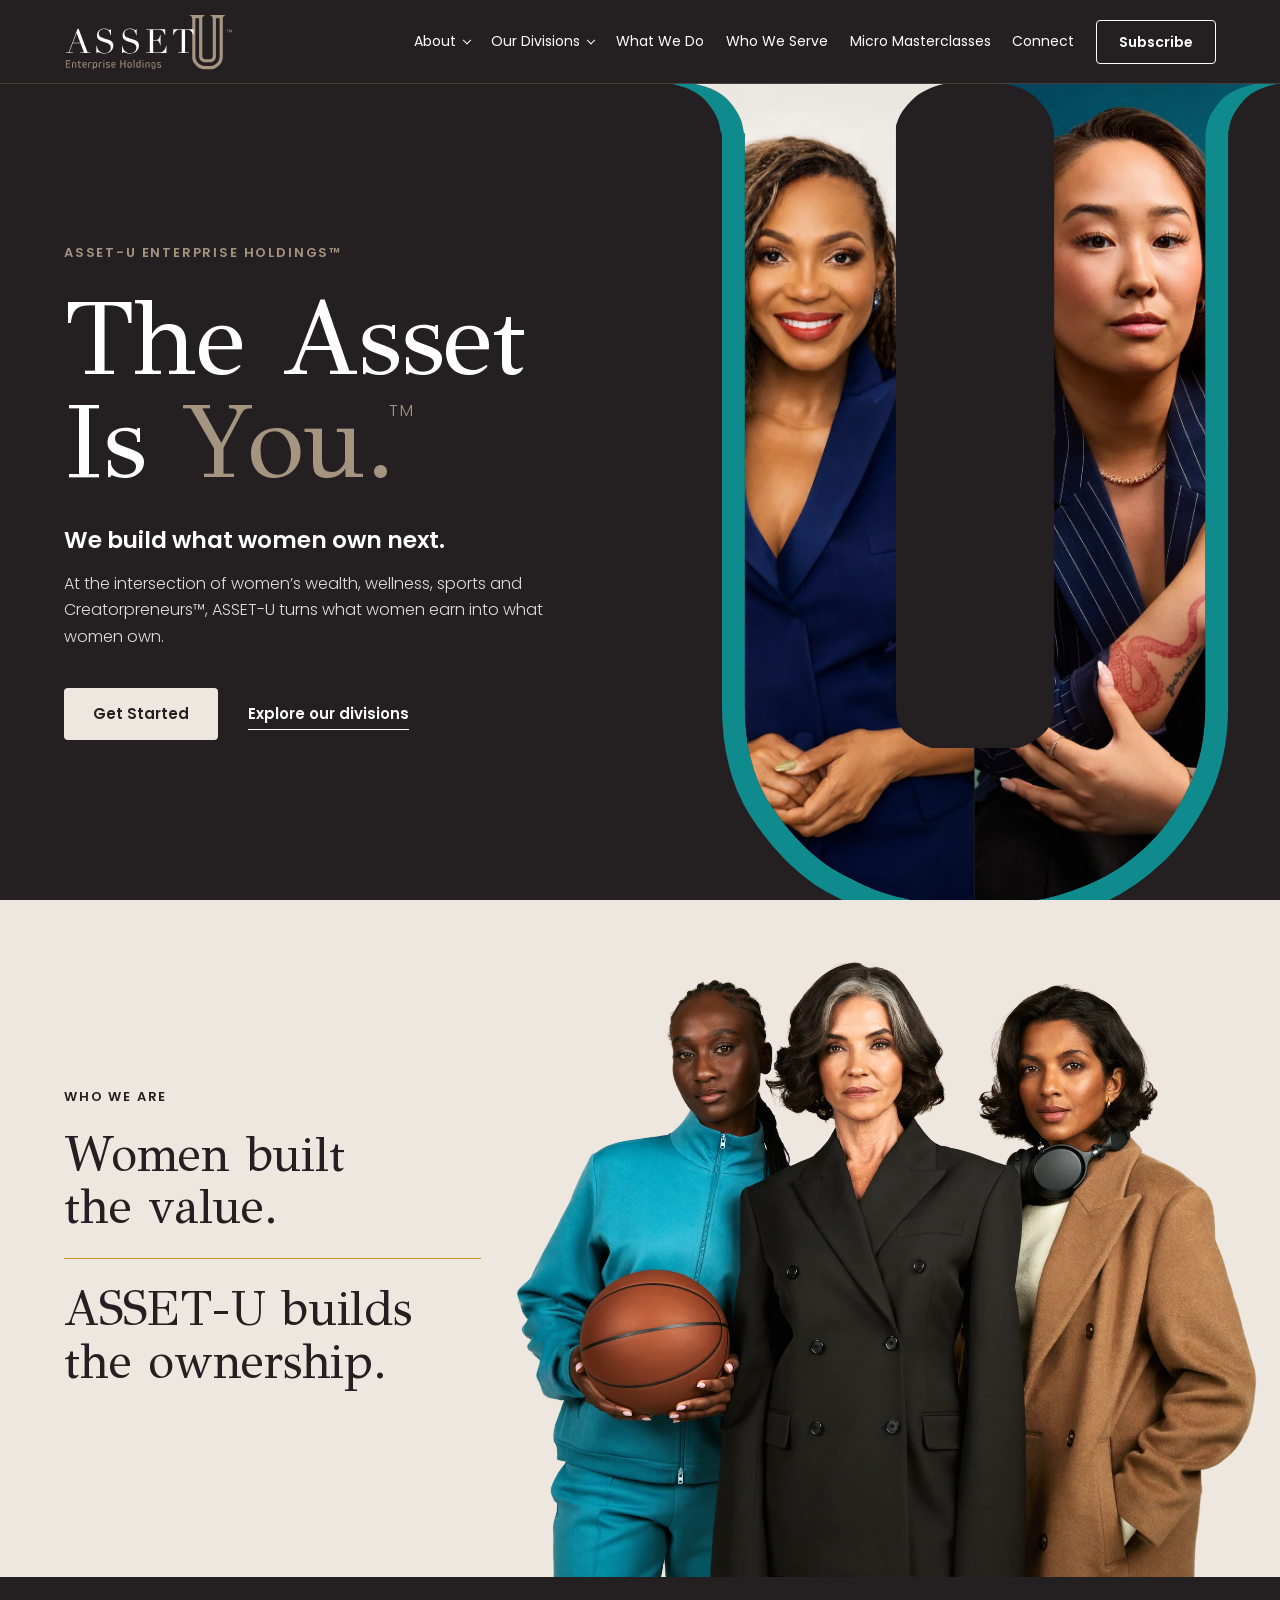
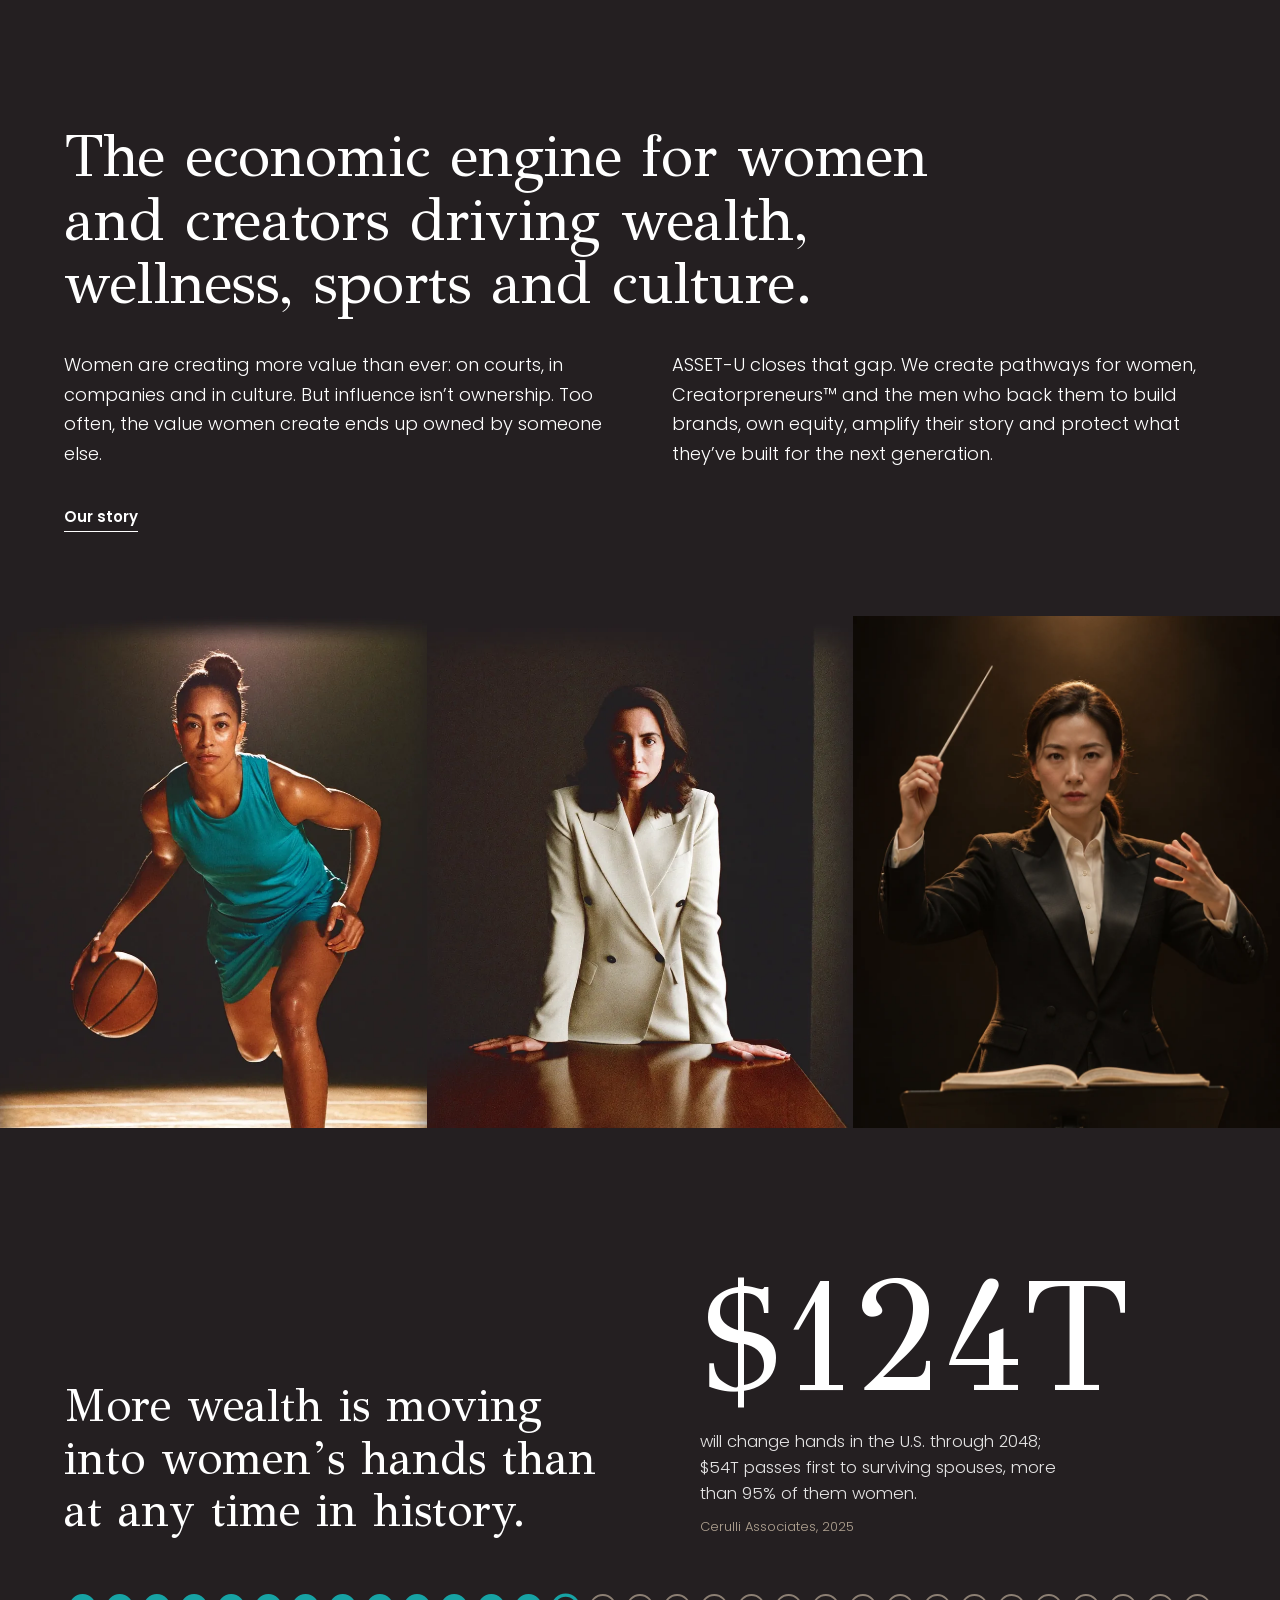
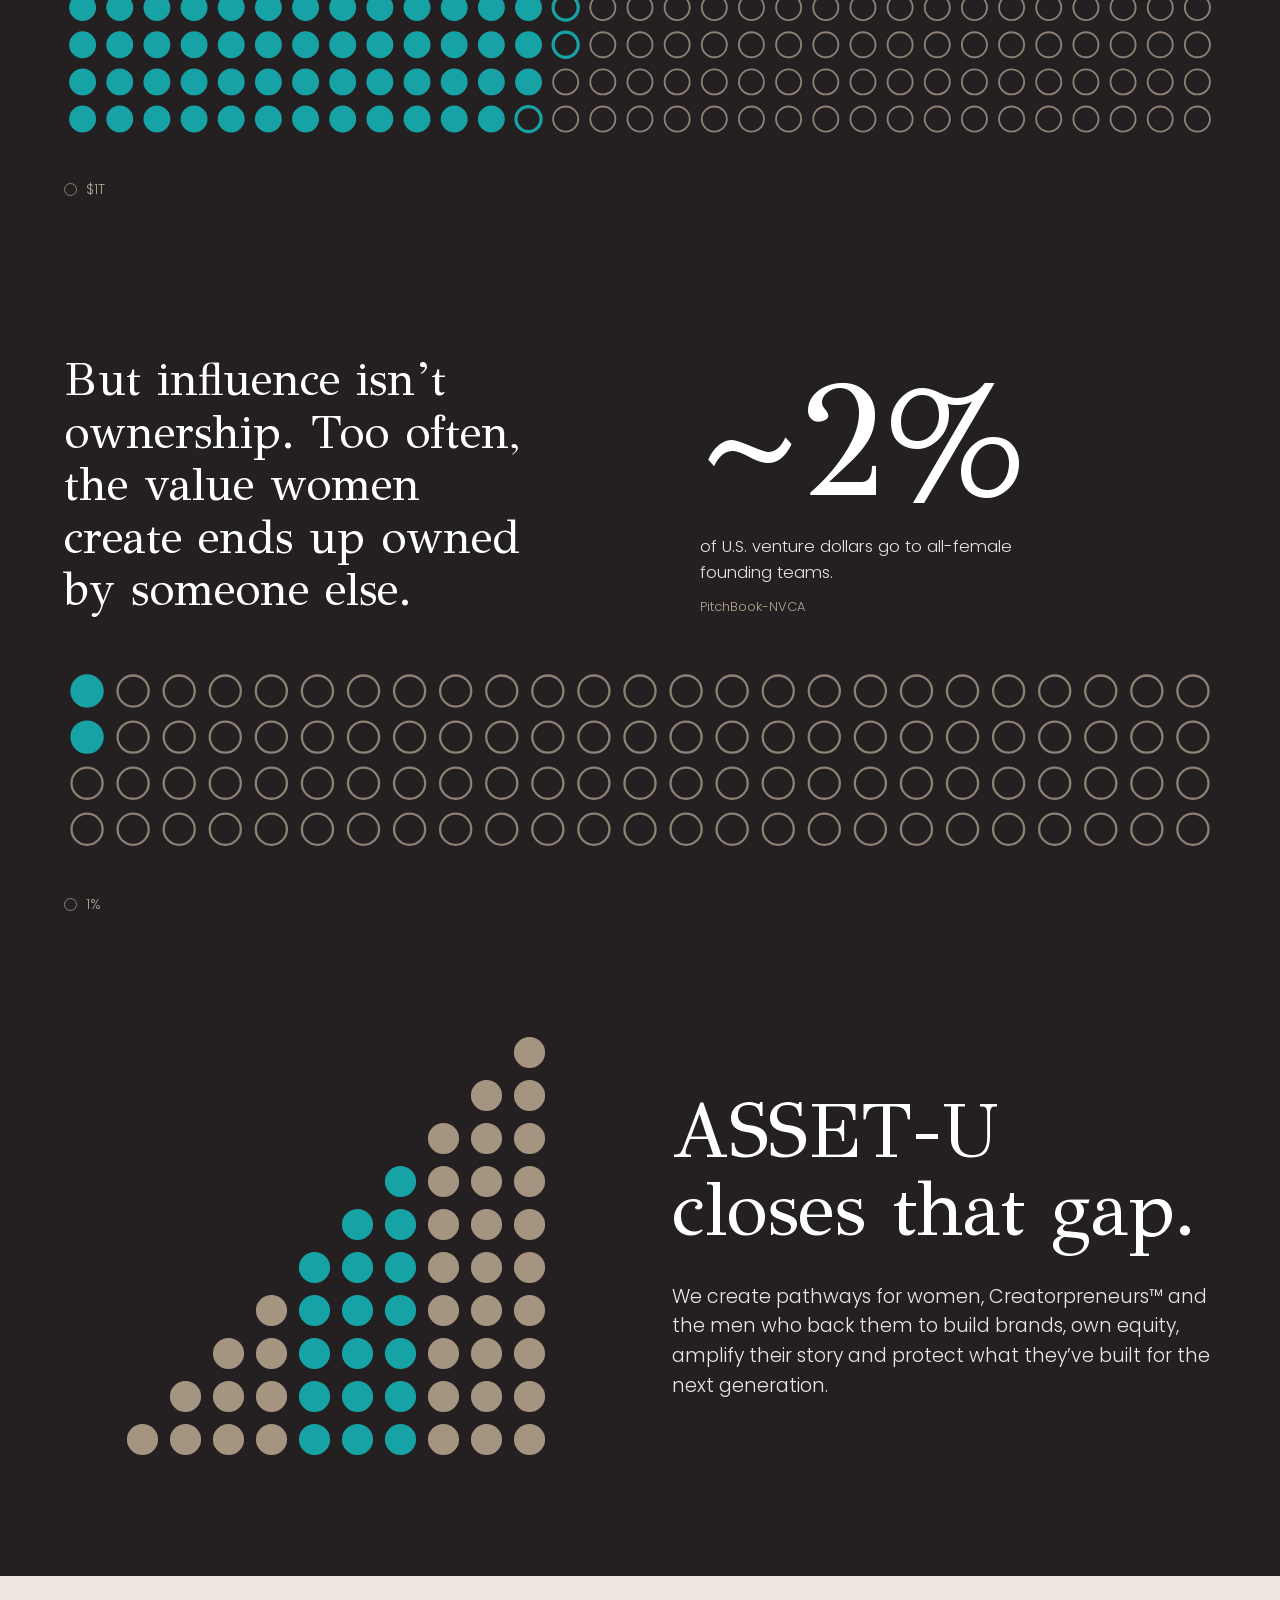
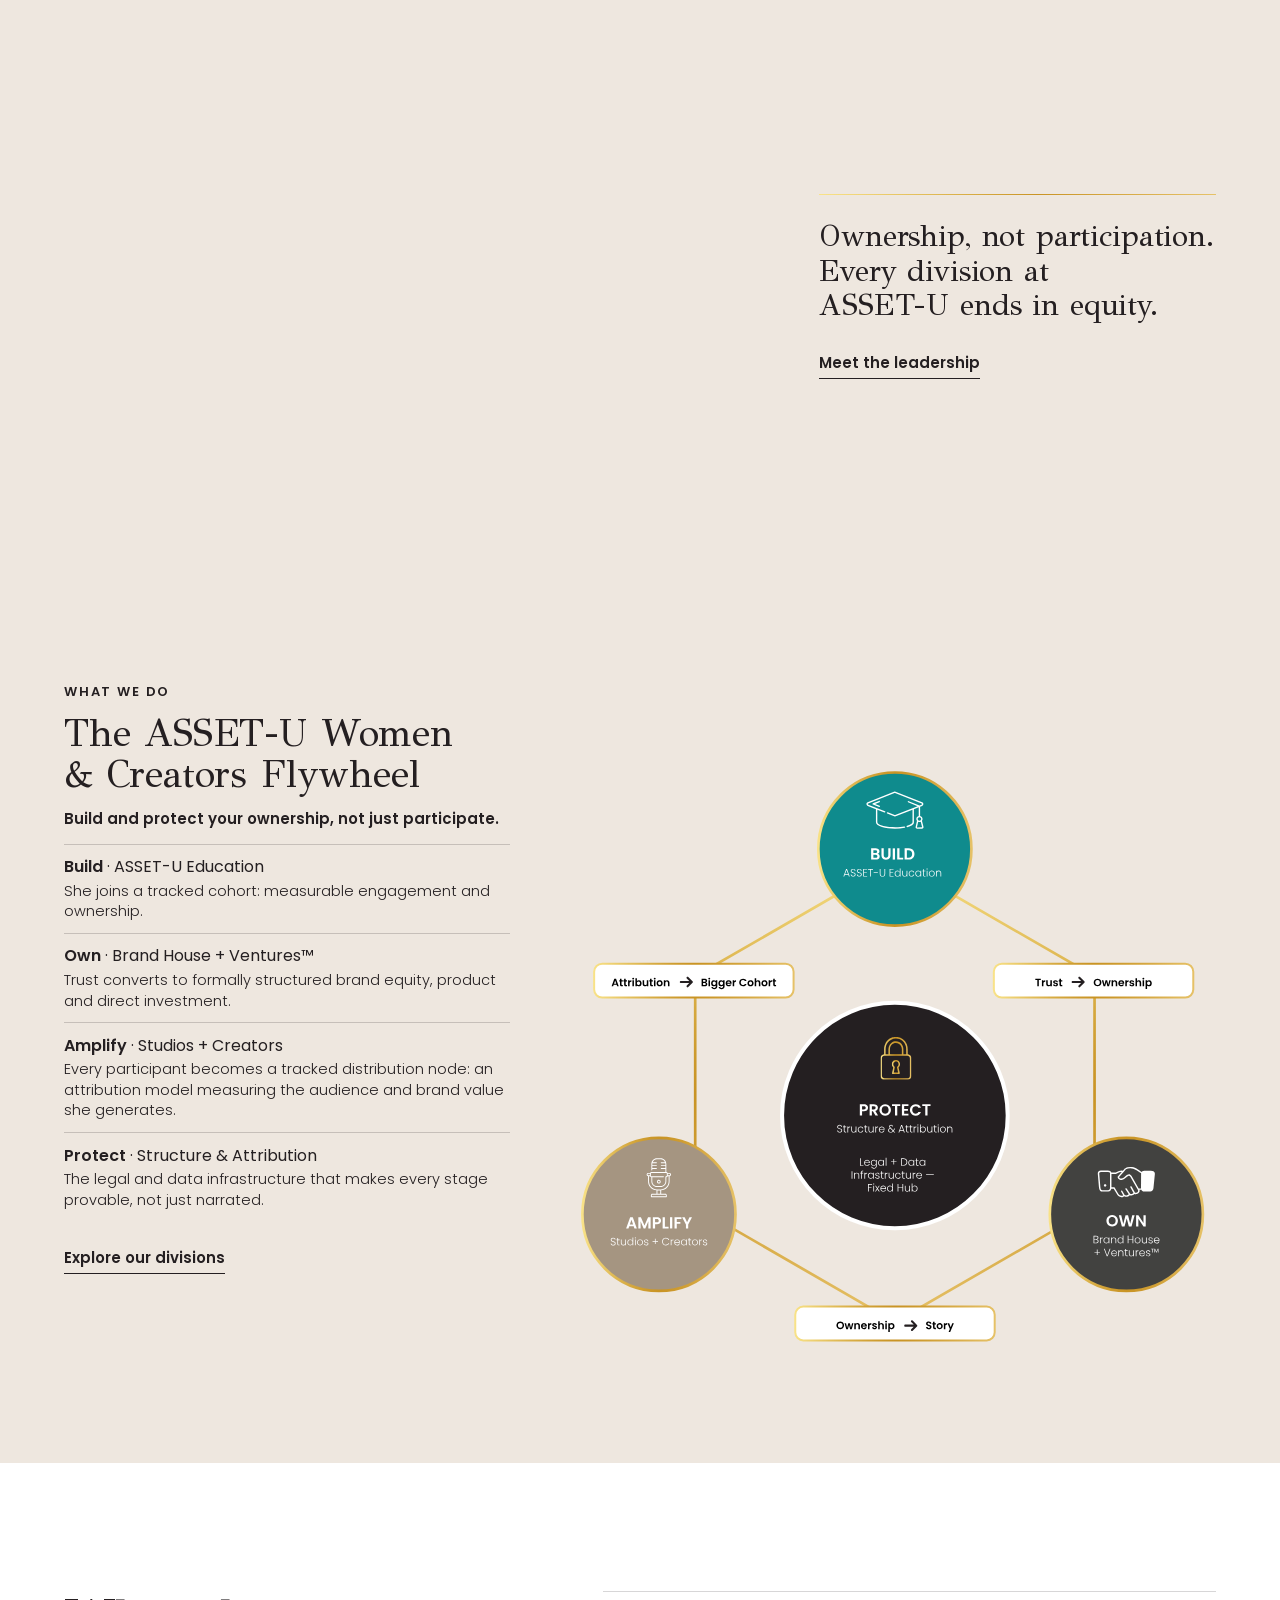
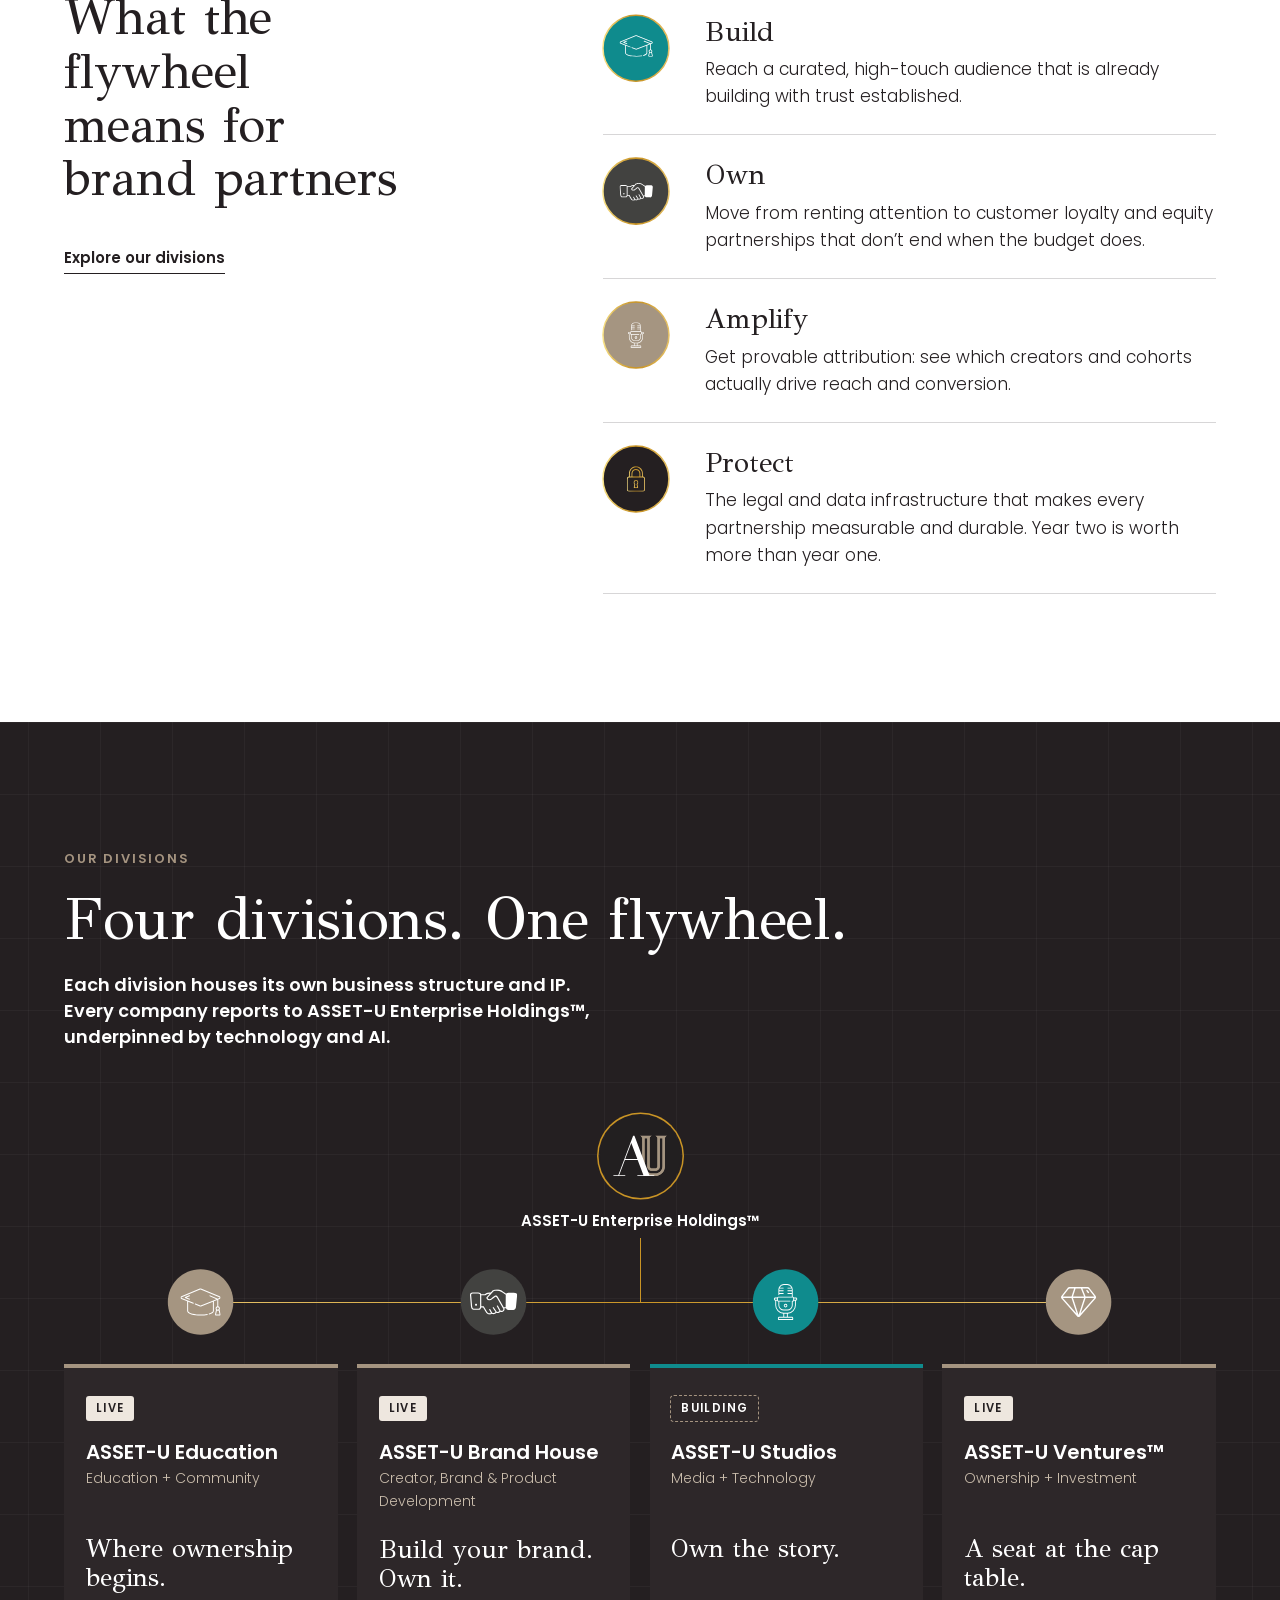
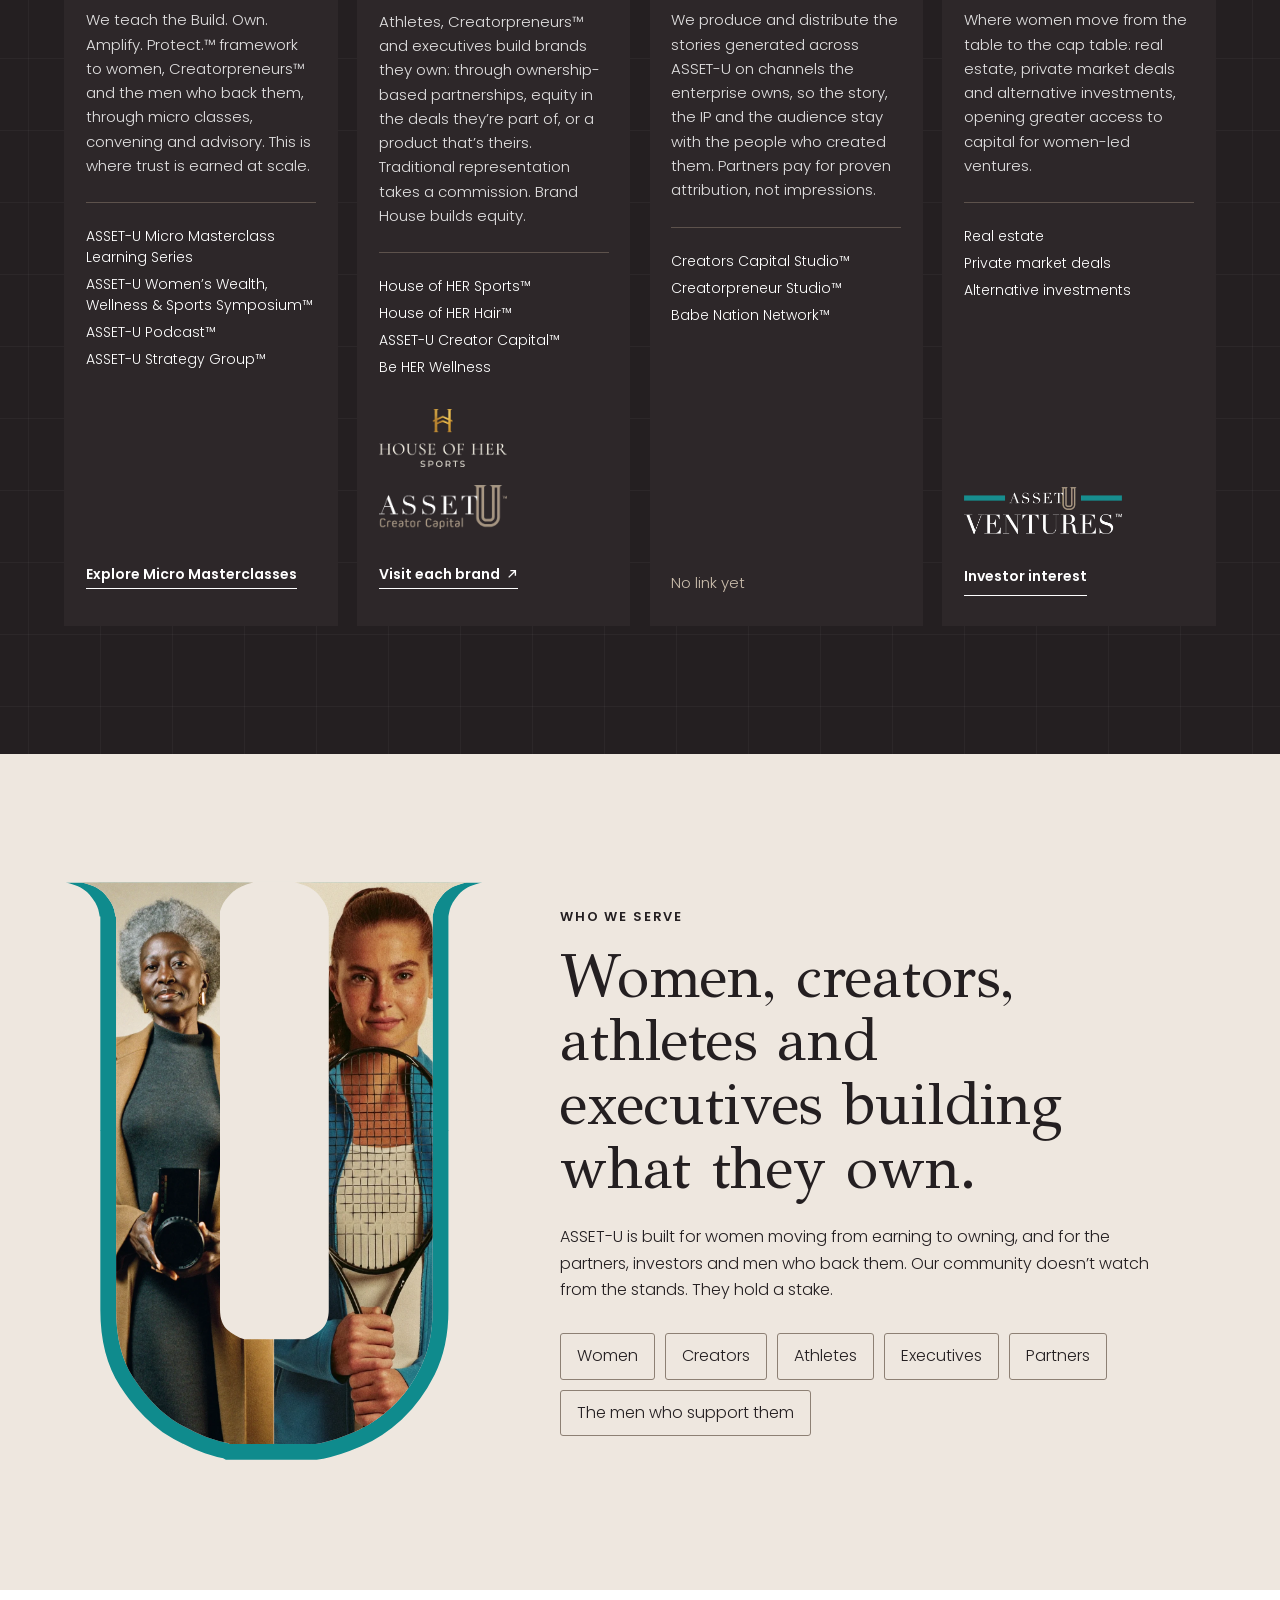
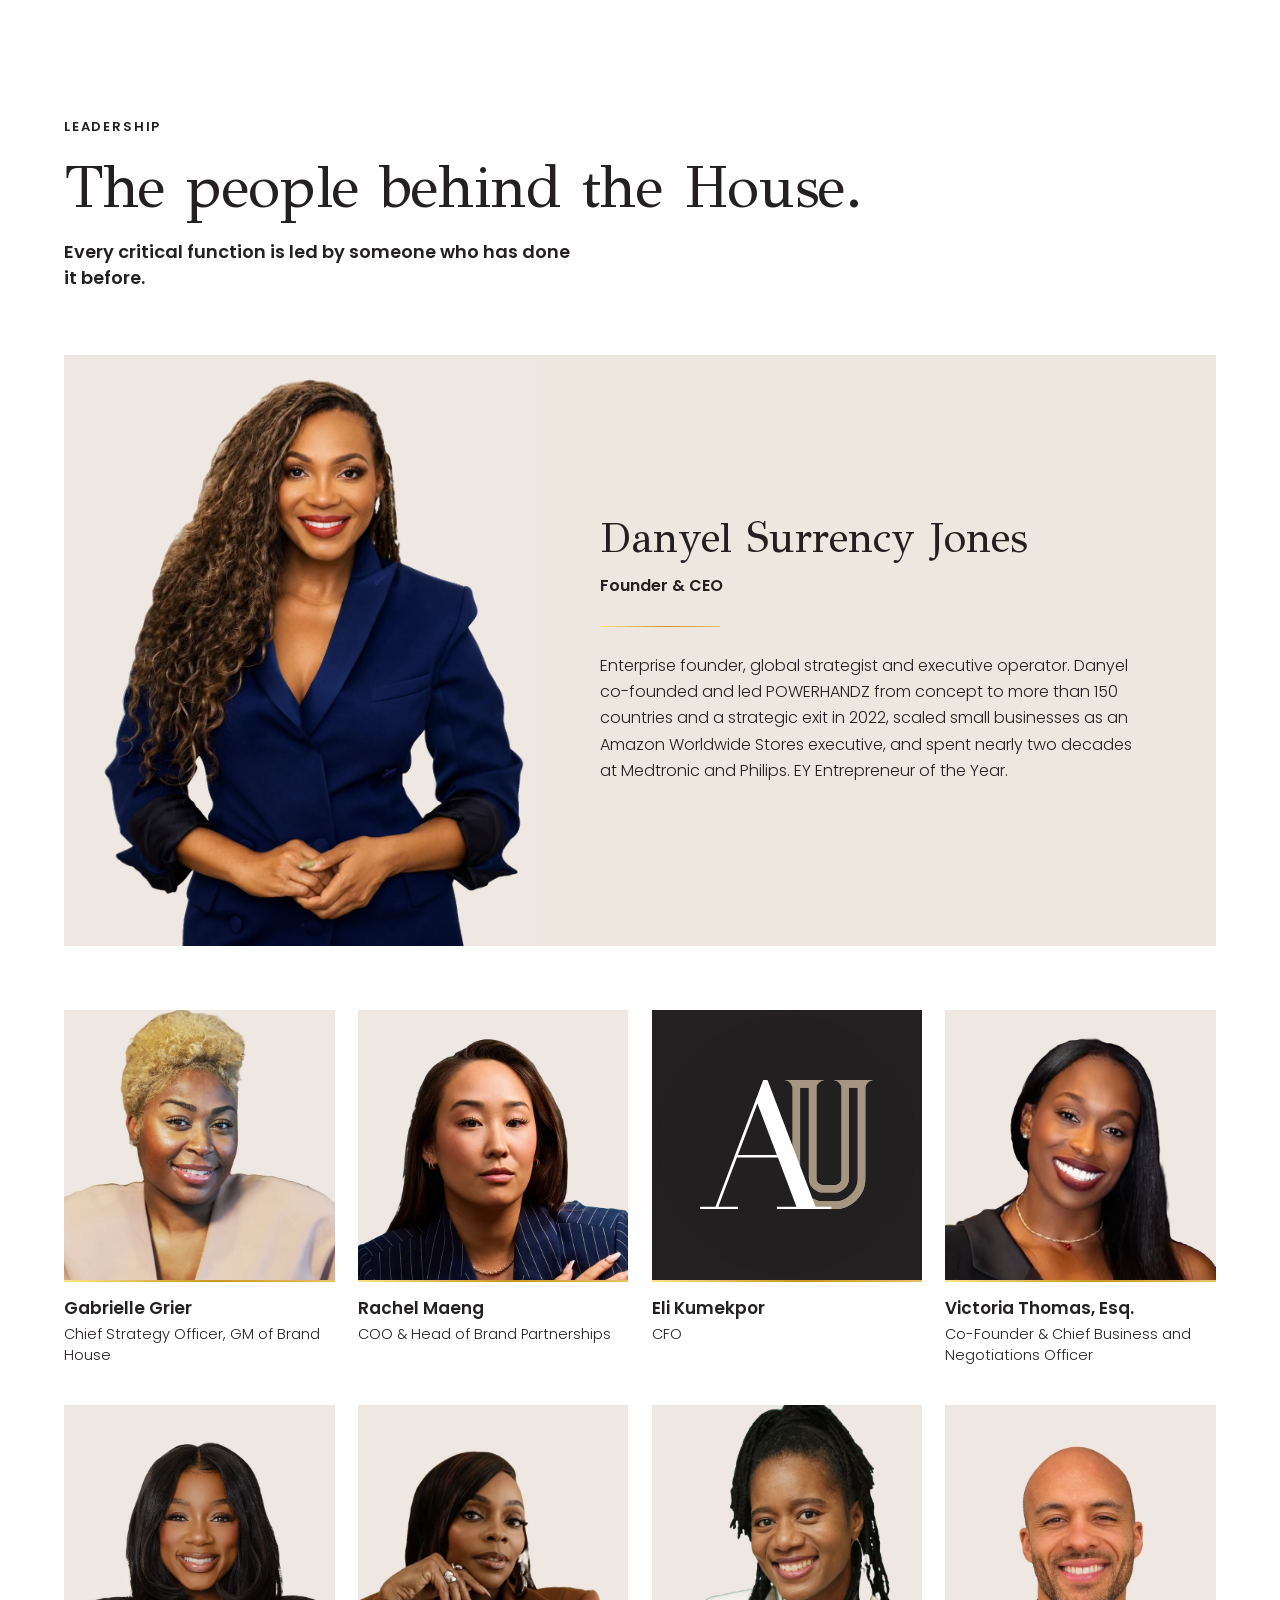
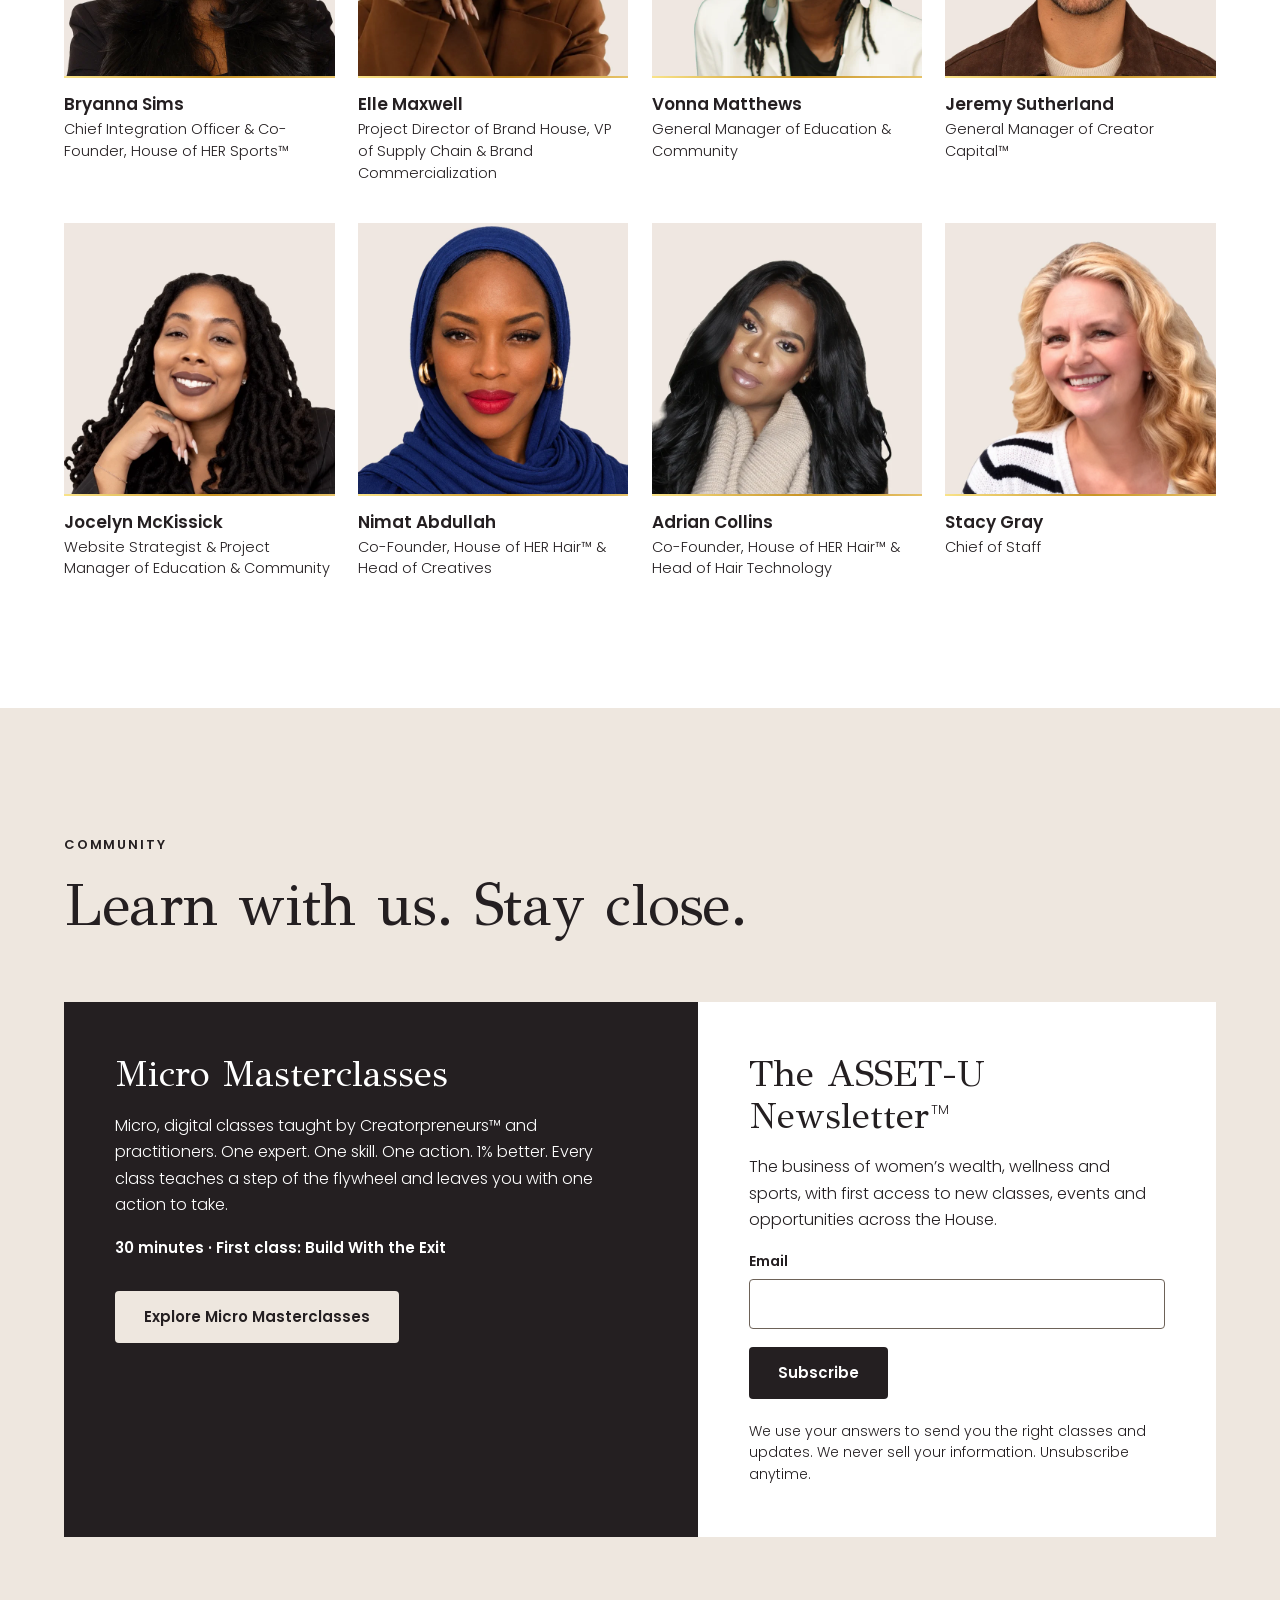
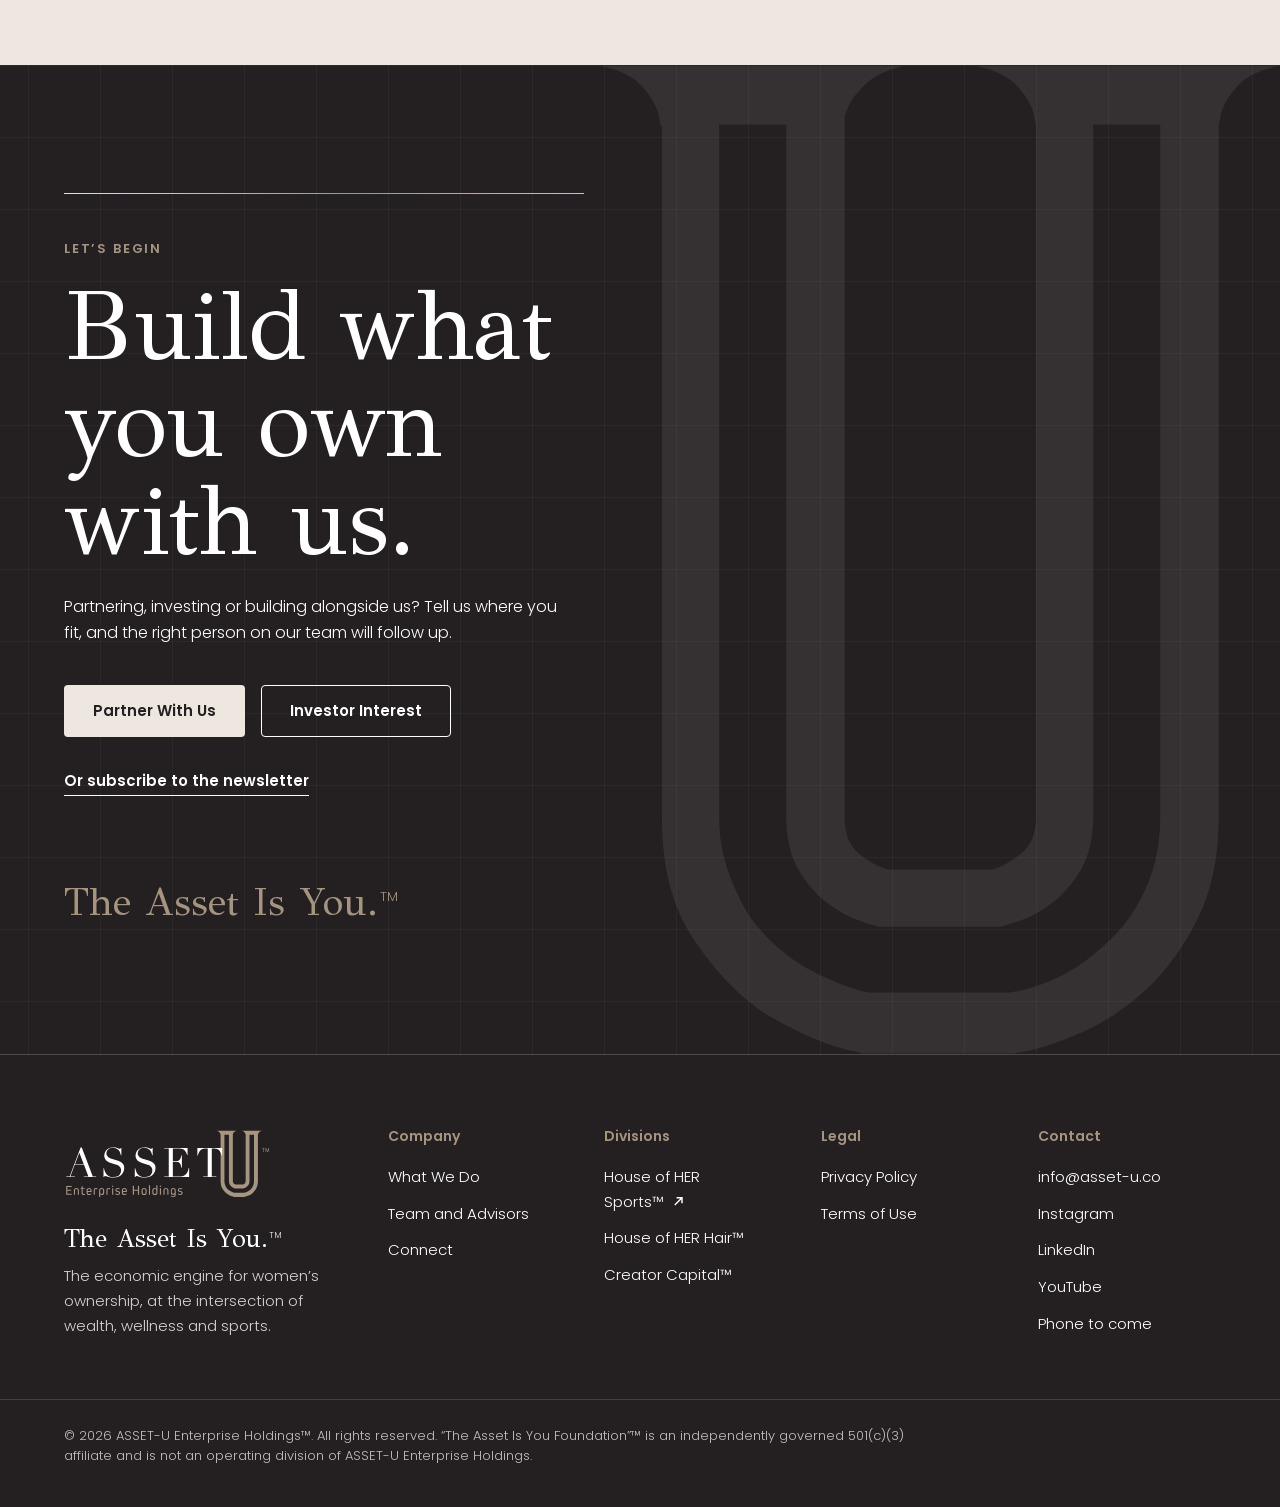
==== commit c435a6fa: "New conductor picture Co-Authored-By: Claude Opus 5.5 <noreply@anthropic.com>" ====
--- a/index.html
+++ b/index.html
@@ -16,7 +16,7 @@
 <div class="hero-u"><svg viewBox="1136 324 186 249.5" role="img" aria-label="Danyel Surrency Jones and Rachel Maeng of ASSET-U Enterprise Holdings, the economic engine for women’s ownership."><defs><clipPath id="hc"><path d="M 1238.38 324.24 L 1314.58 324.24 C 1309.66 325.27 1306.13 327.05 1303.98 329.62 C 1301.83 332.18 1300.55 334.39 1300.14 336.23 C 1299.73 338.08 1299.52 339.11 1299.52 339.31 L 1299.52 513.88 C 1299.52 523.72 1297.73 532.23 1294.14 539.41 C 1290.56 546.58 1286.21 552.53 1281.09 557.25 C 1275.97 561.95 1270.54 565.54 1264.8 568.01 C 1259.07 570.46 1254.05 572.11 1249.75 572.93 L 1247.6 573.24 L 1209.5 573.24 L 1208.89 572.93 C 1206.43 572.52 1203.71 571.8 1200.75 570.78 C 1197.77 569.75 1194.75 568.41 1191.68 566.78 C 1189.02 565.54 1186.46 564.11 1184 562.47 C 1177.45 557.75 1171.66 551.5 1166.64 543.71 C 1161.62 535.92 1159.12 525.97 1159.12 513.88 L 1159.12 339.31 L 1158.81 339.31 C 1158.81 339.11 1158.6 338.08 1158.2 336.23 C 1157.78 334.39 1156.5 332.18 1154.35 329.62 C 1152.2 327.05 1148.67 325.27 1143.75 324.24 L 1219.95 324.24 C 1215.65 325.27 1212.42 326.85 1210.27 329 C 1208.12 331.15 1206.74 332.99 1206.12 334.53 C 1205.51 336.07 1205.2 336.94 1205.2 337.14 L 1205.2 513.63 C 1205.2 517.73 1206.32 520.75 1208.58 522.7 C 1210.83 524.64 1213.29 526.03 1215.96 526.84 L 1242.68 526.84 C 1245.14 526.03 1247.55 524.64 1249.9 522.7 C 1252.26 520.75 1253.44 517.73 1253.44 513.63 L 1253.44 339.29 C 1253.44 339.09 1253.23 338.06 1252.82 336.22 C 1252.41 334.38 1251.13 332.18 1248.98 329.61 C 1246.83 327.05 1243.3 325.27 1238.38 324.24Z"/></clipPath><clipPath id="ht"><rect x="1120" y="324.24" width="218" height="110"/></clipPath><clipPath id="he"><rect x="1120" y="434" width="218" height="170"/></clipPath></defs>
 <g class="u-edge"><g clip-path="url(#ht)"><path d="M 1238.38 324.24 L 1314.58 324.24 C 1309.66 325.27 1306.13 327.05 1303.98 329.62 C 1301.83 332.18 1300.55 334.39 1300.14 336.23 C 1299.73 338.08 1299.52 339.11 1299.52 339.31 L 1299.52 513.88 C 1299.52 523.72 1297.73 532.23 1294.14 539.41 C 1290.56 546.58 1286.21 552.53 1281.09 557.25 C 1275.97 561.95 1270.54 565.54 1264.8 568.01 C 1259.07 570.46 1254.05 572.11 1249.75 572.93 L 1247.6 573.24 L 1209.5 573.24 L 1208.89 572.93 C 1206.43 572.52 1203.71 571.8 1200.75 570.78 C 1197.77 569.75 1194.75 568.41 1191.68 566.78 C 1189.02 565.54 1186.46 564.11 1184 562.47 C 1177.45 557.75 1171.66 551.5 1166.64 543.71 C 1161.62 535.92 1159.12 525.97 1159.12 513.88 L 1159.12 339.31 L 1158.81 339.31 C 1158.81 339.11 1158.6 338.08 1158.2 336.23 C 1157.78 334.39 1156.5 332.18 1154.35 329.62 C 1152.2 327.05 1148.67 325.27 1143.75 324.24 L 1219.95 324.24 C 1215.65 325.27 1212.42 326.85 1210.27 329 C 1208.12 331.15 1206.74 332.99 1206.12 334.53 C 1205.51 336.07 1205.2 336.94 1205.2 337.14 L 1205.2 513.63 C 1205.2 517.73 1206.32 520.75 1208.58 522.7 C 1210.83 524.64 1213.29 526.03 1215.96 526.84 L 1242.68 526.84 C 1245.14 526.03 1247.55 524.64 1249.9 522.7 C 1252.26 520.75 1253.44 517.73 1253.44 513.63 L 1253.44 339.29 C 1253.44 339.09 1253.23 338.06 1252.82 336.22 C 1252.41 334.38 1251.13 332.18 1248.98 329.61 C 1246.83 327.05 1243.3 325.27 1238.38 324.24Z" fill="#0F8B8D" transform="translate(-7 0)"/><path d="M 1238.38 324.24 L 1314.58 324.24 C 1309.66 325.27 1306.13 327.05 1303.98 329.62 C 1301.83 332.18 1300.55 334.39 1300.14 336.23 C 1299.73 338.08 1299.52 339.11 1299.52 339.31 L 1299.52 513.88 C 1299.52 523.72 1297.73 532.23 1294.14 539.41 C 1290.56 546.58 1286.21 552.53 1281.09 557.25 C 1275.97 561.95 1270.54 565.54 1264.8 568.01 C 1259.07 570.46 1254.05 572.11 1249.75 572.93 L 1247.6 573.24 L 1209.5 573.24 L 1208.89 572.93 C 1206.43 572.52 1203.71 571.8 1200.75 570.78 C 1197.77 569.75 1194.75 568.41 1191.68 566.78 C 1189.02 565.54 1186.46 564.11 1184 562.47 C 1177.45 557.75 1171.66 551.5 1166.64 543.71 C 1161.62 535.92 1159.12 525.97 1159.12 513.88 L 1159.12 339.31 L 1158.81 339.31 C 1158.81 339.11 1158.6 338.08 1158.2 336.23 C 1157.78 334.39 1156.5 332.18 1154.35 329.62 C 1152.2 327.05 1148.67 325.27 1143.75 324.24 L 1219.95 324.24 C 1215.65 325.27 1212.42 326.85 1210.27 329 C 1208.12 331.15 1206.74 332.99 1206.12 334.53 C 1205.51 336.07 1205.2 336.94 1205.2 337.14 L 1205.2 513.63 C 1205.2 517.73 1206.32 520.75 1208.58 522.7 C 1210.83 524.64 1213.29 526.03 1215.96 526.84 L 1242.68 526.84 C 1245.14 526.03 1247.55 524.64 1249.9 522.7 C 1252.26 520.75 1253.44 517.73 1253.44 513.63 L 1253.44 339.29 C 1253.44 339.09 1253.23 338.06 1252.82 336.22 C 1252.41 334.38 1251.13 332.18 1248.98 329.61 C 1246.83 327.05 1243.3 325.27 1238.38 324.24Z" fill="#0F8B8D" transform="translate(7 0)"/></g><g clip-path="url(#he)"><path d="M 1238.38 324.24 L 1314.58 324.24 C 1309.66 325.27 1306.13 327.05 1303.98 329.62 C 1301.83 332.18 1300.55 334.39 1300.14 336.23 C 1299.73 338.08 1299.52 339.11 1299.52 339.31 L 1299.52 513.88 C 1299.52 523.72 1297.73 532.23 1294.14 539.41 C 1290.56 546.58 1286.21 552.53 1281.09 557.25 C 1275.97 561.95 1270.54 565.54 1264.8 568.01 C 1259.07 570.46 1254.05 572.11 1249.75 572.93 L 1247.6 573.24 L 1209.5 573.24 L 1208.89 572.93 C 1206.43 572.52 1203.71 571.8 1200.75 570.78 C 1197.77 569.75 1194.75 568.41 1191.68 566.78 C 1189.02 565.54 1186.46 564.11 1184 562.47 C 1177.45 557.75 1171.66 551.5 1166.64 543.71 C 1161.62 535.92 1159.12 525.97 1159.12 513.88 L 1159.12 339.31 L 1158.81 339.31 C 1158.81 339.11 1158.6 338.08 1158.2 336.23 C 1157.78 334.39 1156.5 332.18 1154.35 329.62 C 1152.2 327.05 1148.67 325.27 1143.75 324.24 L 1219.95 324.24 C 1215.65 325.27 1212.42 326.85 1210.27 329 C 1208.12 331.15 1206.74 332.99 1206.12 334.53 C 1205.51 336.07 1205.2 336.94 1205.2 337.14 L 1205.2 513.63 C 1205.2 517.73 1206.32 520.75 1208.58 522.7 C 1210.83 524.64 1213.29 526.03 1215.96 526.84 L 1242.68 526.84 C 1245.14 526.03 1247.55 524.64 1249.9 522.7 C 1252.26 520.75 1253.44 517.73 1253.44 513.63 L 1253.44 339.29 C 1253.44 339.09 1253.23 338.06 1252.82 336.22 C 1252.41 334.38 1251.13 332.18 1248.98 329.61 C 1246.83 327.05 1243.3 325.27 1238.38 324.24Z" fill="#0F8B8D" stroke="#0F8B8D" stroke-width="14"/></g><path d="M 1219.95 324.24 C 1215.65 325.27 1212.42 326.85 1210.27 329 C 1208.12 331.15 1206.74 332.99 1206.12 334.53 C 1205.51 336.07 1205.2 336.94 1205.2 337.14 L 1205.2 513.63 C 1205.2 517.73 1206.32 520.75 1208.58 522.7 C 1210.83 524.64 1213.29 526.03 1215.96 526.84 L 1242.68 526.84 C 1245.14 526.03 1247.55 524.64 1249.9 522.7 C 1252.26 520.75 1253.44 517.73 1253.44 513.63 L 1253.44 339.29 C 1253.44 339.09 1253.23 338.06 1252.82 336.22 C 1252.41 334.38 1251.13 332.18 1248.98 329.61 C 1246.83 327.05 1243.3 325.27 1238.38 324.24 Z" fill="#241F21" stroke="#241F21" stroke-width="1"/></g>
 <linearGradient id="hg" x1="0" y1="0" x2="1" y2="1"><stop offset="0" stop-color="#F9E389"/><stop offset=".55" stop-color="#C99425"/><stop offset="1" stop-color="#E6C268"/></linearGradient><g class="u-pics"><g clip-path="url(#hc)"><rect x="1136" y="324" width="186" height="250" fill="#241F21"/>
-<g class="leg l"><image href="img/leg-danyel.webp" x="1135" y="324" width="94" height="250" preserveAspectRatio="xMidYMin slice"/></g><g class="leg r"><image href="img/leg-rachel.webp" x="1229.2" y="324" width="94" height="250" preserveAspectRatio="xMidYMin slice"/></g></g></g><path class="u-counter" d="M 1219.95 324.24 C 1215.65 325.27 1212.42 326.85 1210.27 329 C 1208.12 331.15 1206.74 332.99 1206.12 334.53 C 1205.51 336.07 1205.2 336.94 1205.2 337.14 L 1205.2 513.63 C 1205.2 517.73 1206.32 520.75 1208.58 522.7 C 1210.83 524.64 1213.29 526.03 1215.96 526.84 L 1242.68 526.84 C 1245.14 526.03 1247.55 524.64 1249.9 522.7 C 1252.26 520.75 1253.44 517.73 1253.44 513.63 L 1253.44 339.29 C 1253.44 339.09 1253.23 338.06 1252.82 336.22 C 1252.41 334.38 1251.13 332.18 1248.98 329.61 C 1246.83 327.05 1243.3 325.27 1238.38 324.24 Z" fill="none"/><path class="u-draw" d="M 1238.38 324.24 L 1314.58 324.24 C 1309.66 325.27 1306.13 327.05 1303.98 329.62 C 1301.83 332.18 1300.55 334.39 1300.14 336.23 C 1299.73 338.08 1299.52 339.11 1299.52 339.31 L 1299.52 513.88 C 1299.52 523.72 1297.73 532.23 1294.14 539.41 C 1290.56 546.58 1286.21 552.53 1281.09 557.25 C 1275.97 561.95 1270.54 565.54 1264.8 568.01 C 1259.07 570.46 1254.05 572.11 1249.75 572.93 L 1247.6 573.24 L 1209.5 573.24 L 1208.89 572.93 C 1206.43 572.52 1203.71 571.8 1200.75 570.78 C 1197.77 569.75 1194.75 568.41 1191.68 566.78 C 1189.02 565.54 1186.46 564.11 1184 562.47 C 1177.45 557.75 1171.66 551.5 1166.64 543.71 C 1161.62 535.92 1159.12 525.97 1159.12 513.88 L 1159.12 339.31 L 1158.81 339.31 C 1158.81 339.11 1158.6 338.08 1158.2 336.23 C 1157.78 334.39 1156.5 332.18 1154.35 329.62 C 1152.2 327.05 1148.67 325.27 1143.75 324.24 L 1219.95 324.24 C 1215.65 325.27 1212.42 326.85 1210.27 329 C 1208.12 331.15 1206.74 332.99 1206.12 334.53 C 1205.51 336.07 1205.2 336.94 1205.2 337.14 L 1205.2 513.63 C 1205.2 517.73 1206.32 520.75 1208.58 522.7 C 1210.83 524.64 1213.29 526.03 1215.96 526.84 L 1242.68 526.84 C 1245.14 526.03 1247.55 524.64 1249.9 522.7 C 1252.26 520.75 1253.44 517.73 1253.44 513.63 L 1253.44 339.29 C 1253.44 339.09 1253.23 338.06 1252.82 336.22 C 1252.41 334.38 1251.13 332.18 1248.98 329.61 C 1246.83 327.05 1243.3 325.27 1238.38 324.24Z" pathLength="1" fill="none" stroke="url(#hg)" stroke-width="1.6"/></svg></div></div></section><section class="sdoor bone" id="who"><div class="wrap sd"><div class="sd-t"><p class="label">Who we are</p><h2><span><i>Women built</i> <i>the value.</i></span> <span><i><span class="nb">ASSET-U</span> builds</i> <i>the ownership.</i></span></h2></div><img src="img/women.webp" width="1500" height="1234" alt="Three women: an athlete, an executive and a creator."></div></section><section class="stillstory dark pad"><div class="wrap"><h2>The economic engine for women and creators driving wealth, wellness, sports and culture.</h2><div class="cols"><p>Women are creating more value than ever: on courts, in companies and in culture. But influence isn’t ownership. Too often, the value women create ends up owned by someone else.</p><p><span class="nb">ASSET-U</span> closes that gap. We create pathways for women, Creatorpreneurs™ and the men who back them to build brands, own equity, amplify their story and protect what they’ve built for the next generation.</p></div><a class="link" href="about/" data-track="story_link_click">Our story</a></div><div class="three"><img src="img/story-courts-m.webp" width="1000" height="1011" loading="lazy" decoding="async" alt="A basketball player under a spotlight."><img src="img/story-companies-m.webp" width="1000" height="1011" loading="lazy" decoding="async" alt="An executive at the head of a boardroom table."><img src="img/culture-cello.webp" width="1000" height="1011" loading="lazy" decoding="async" alt="A cellist performing under a spotlight."></div></section><section class="gap dark" aria-label="The gap"><div class="wrap"><div class="gap-row"><p class="gap-say">More wealth is moving into women’s hands than at any time in history.</p><div class="gap-fig"><b>$124T</b><p>will change hands in the U.S. through 2048; $54T passes first to surviving spouses, more than 95% of them women.</p><small>Cerulli Associates, 2025</small></div><svg class="dots" viewBox="0 0 1240 160" role="img" aria-label="124 dots, one for each trillion dollars. 54 are marked: 51 filled and 3 outlined."><circle class="d lit" cx="20" cy="20" r="13.5"/><circle class="d lit" cx="20" cy="60" r="13.5"/><circle class="d lit" cx="20" cy="100" r="13.5"/><circle class="d lit" cx="20" cy="140" r="13.5"/><circle class="d lit" cx="60" cy="20" r="13.5"/><circle class="d lit" cx="60" cy="60" r="13.5"/><circle class="d lit" cx="60" cy="100" r="13.5"/><circle class="d lit" cx="60" cy="140" r="13.5"/><circle class="d lit" cx="100" cy="20" r="13.5"/><circle class="d lit" cx="100" cy="60" r="13.5"/><circle class="d lit" cx="100" cy="100" r="13.5"/><circle class="d lit" cx="100" cy="140" r="13.5"/><circle class="d lit" cx="140" cy="20" r="13.5"/><circle class="d lit" cx="140" cy="60" r="13.5"/><circle class="d lit" cx="140" cy="100" r="13.5"/><circle class="d lit" cx="140" cy="140" r="13.5"/><circle class="d lit" cx="180" cy="20" r="13.5"/><circle class="d lit" cx="180" cy="60" r="13.5"/><circle class="d lit" cx="180" cy="100" r="13.5"/><circle class="d lit" cx="180" cy="140" r="13.5"/><circle class="d lit" cx="220" cy="20" r="13.5"/><circle class="d lit" cx="220" cy="60" r="13.5"/><circle class="d lit" cx="220" cy="100" r="13.5"/><circle class="d lit" cx="220" cy="140" r="13.5"/><circle class="d lit" cx="260" cy="20" r="13.5"/><circle class="d lit" cx="260" cy="60" r="13.5"/><circle class="d lit" cx="260" cy="100" r="13.5"/><circle class="d lit" cx="260" cy="140" r="13.5"/><circle class="d lit" cx="300" cy="20" r="13.5"/><circle class="d lit" cx="300" cy="60" r="13.5"/><circle class="d lit" cx="300" cy="100" r="13.5"/><circle class="d lit" cx="300" cy="140" r="13.5"/><circle class="d lit" cx="340" cy="20" r="13.5"/><circle class="d lit" cx="340" cy="60" r="13.5"/><circle class="d lit" cx="340" cy="100" r="13.5"/><circle class="d lit" cx="340" cy="140" r="13.5"/><circle class="d lit" cx="380" cy="20" r="13.5"/><circle class="d lit" cx="380" cy="60" r="13.5"/><circle class="d lit" cx="380" cy="100" r="13.5"/><circle class="d lit" cx="380" cy="140" r="13.5"/><circle class="d lit" cx="420" cy="20" r="13.5"/><circle class="d lit" cx="420" cy="60" r="13.5"/><circle class="d lit" cx="420" cy="100" r="13.5"/><circle class="d lit" cx="420" cy="140" r="13.5"/><circle class="d lit" cx="460" cy="20" r="13.5"/><circle class="d lit" cx="460" cy="60" r="13.5"/><circle class="d lit" cx="460" cy="100" r="13.5"/><circle class="d lit" cx="460" cy="140" r="13.5"/><circle class="d lit" cx="500" cy="20" r="13.5"/><circle class="d lit" cx="500" cy="60" r="13.5"/><circle class="d lit" cx="500" cy="100" r="13.5"/><circle class="d rim" cx="500" cy="140" r="13.5"/><circle class="d rim" cx="540" cy="20" r="13.5"/><circle class="d rim" cx="540" cy="60" r="13.5"/><circle class="d" cx="540" cy="100" r="13.5"/><circle class="d" cx="540" cy="140" r="13.5"/><circle class="d" cx="580" cy="20" r="13.5"/><circle class="d" cx="580" cy="60" r="13.5"/><circle class="d" cx="580" cy="100" r="13.5"/><circle class="d" cx="580" cy="140" r="13.5"/><circle class="d" cx="620" cy="20" r="13.5"/><circle class="d" cx="620" cy="60" r="13.5"/><circle class="d" cx="620" cy="100" r="13.5"/><circle class="d" cx="620" cy="140" r="13.5"/><circle class="d" cx="660" cy="20" r="13.5"/><circle class="d" cx="660" cy="60" r="13.5"/><circle class="d" cx="660" cy="100" r="13.5"/><circle class="d" cx="660" cy="140" r="13.5"/><circle class="d" cx="700" cy="20" r="13.5"/><circle class="d" cx="700" cy="60" r="13.5"/><circle class="d" cx="700" cy="100" r="13.5"/><circle class="d" cx="700" cy="140" r="13.5"/><circle class="d" cx="740" cy="20" r="13.5"/><circle class="d" cx="740" cy="60" r="13.5"/><circle class="d" cx="740" cy="100" r="13.5"/><circle class="d" cx="740" cy="140" r="13.5"/><circle class="d" cx="780" cy="20" r="13.5"/><circle class="d" cx="780" cy="60" r="13.5"/><circle class="d" cx="780" cy="100" r="13.5"/><circle class="d" cx="780" cy="140" r="13.5"/><circle class="d" cx="820" cy="20" r="13.5"/><circle class="d" cx="820" cy="60" r="13.5"/><circle class="d" cx="820" cy="100" r="13.5"/><circle class="d" cx="820" cy="140" r="13.5"/><circle class="d" cx="860" cy="20" r="13.5"/><circle class="d" cx="860" cy="60" r="13.5"/><circle class="d" cx="860" cy="100" r="13.5"/><circle class="d" cx="860" cy="140" r="13.5"/><circle class="d" cx="900" cy="20" r="13.5"/><circle class="d" cx="900" cy="60" r="13.5"/><circle class="d" cx="900" cy="100" r="13.5"/><circle class="d" cx="900" cy="140" r="13.5"/><circle class="d" cx="940" cy="20" r="13.5"/><circle class="d" cx="940" cy="60" r="13.5"/><circle class="d" cx="940" cy="100" r="13.5"/><circle class="d" cx="940" cy="140" r="13.5"/><circle class="d" cx="980" cy="20" r="13.5"/><circle class="d" cx="980" cy="60" r="13.5"/><circle class="d" cx="980" cy="100" r="13.5"/><circle class="d" cx="980" cy="140" r="13.5"/><circle class="d" cx="1020" cy="20" r="13.5"/><circle class="d" cx="1020" cy="60" r="13.5"/><circle class="d" cx="1020" cy="100" r="13.5"/><circle class="d" cx="1020" cy="140" r="13.5"/><circle class="d" cx="1060" cy="20" r="13.5"/><circle class="d" cx="1060" cy="60" r="13.5"/><circle class="d" cx="1060" cy="100" r="13.5"/><circle class="d" cx="1060" cy="140" r="13.5"/><circle class="d" cx="1100" cy="20" r="13.5"/><circle class="d" cx="1100" cy="60" r="13.5"/><circle class="d" cx="1100" cy="100" r="13.5"/><circle class="d" cx="1100" cy="140" r="13.5"/><circle class="d" cx="1140" cy="20" r="13.5"/><circle class="d" cx="1140" cy="60" r="13.5"/><circle class="d" cx="1140" cy="100" r="13.5"/><circle class="d" cx="1140" cy="140" r="13.5"/><circle class="d" cx="1180" cy="20" r="13.5"/><circle class="d" cx="1180" cy="60" r="13.5"/><circle class="d" cx="1180" cy="100" r="13.5"/><circle class="d" cx="1180" cy="140" r="13.5"/><circle class="d" cx="1220" cy="20" r="13.5"/><circle class="d" cx="1220" cy="60" r="13.5"/><circle class="d" cx="1220" cy="100" r="13.5"/><circle class="d" cx="1220" cy="140" r="13.5"/></svg><p class="key" aria-hidden="true"><i></i>$1T</p></div><div class="gap-row"><p class="gap-say">But influence isn’t ownership. Too often, the value women create ends up owned by someone else.</p><div class="gap-fig"><b>~2%</b><p>of U.S. venture dollars go to all-female founding teams.</p><small>PitchBook-NVCA</small></div><svg class="dots" viewBox="0 0 1000 160" role="img" aria-label="100 dots, one for each percent of U.S. venture dollars. 2 are filled."><circle class="d lit" cx="20" cy="20" r="13.5"/><circle class="d lit" cx="20" cy="60" r="13.5"/><circle class="d" cx="20" cy="100" r="13.5"/><circle class="d" cx="20" cy="140" r="13.5"/><circle class="d" cx="60" cy="20" r="13.5"/><circle class="d" cx="60" cy="60" r="13.5"/><circle class="d" cx="60" cy="100" r="13.5"/><circle class="d" cx="60" cy="140" r="13.5"/><circle class="d" cx="100" cy="20" r="13.5"/><circle class="d" cx="100" cy="60" r="13.5"/><circle class="d" cx="100" cy="100" r="13.5"/><circle class="d" cx="100" cy="140" r="13.5"/><circle class="d" cx="140" cy="20" r="13.5"/><circle class="d" cx="140" cy="60" r="13.5"/><circle class="d" cx="140" cy="100" r="13.5"/><circle class="d" cx="140" cy="140" r="13.5"/><circle class="d" cx="180" cy="20" r="13.5"/><circle class="d" cx="180" cy="60" r="13.5"/><circle class="d" cx="180" cy="100" r="13.5"/><circle class="d" cx="180" cy="140" r="13.5"/><circle class="d" cx="220" cy="20" r="13.5"/><circle class="d" cx="220" cy="60" r="13.5"/><circle class="d" cx="220" cy="100" r="13.5"/><circle class="d" cx="220" cy="140" r="13.5"/><circle class="d" cx="260" cy="20" r="13.5"/><circle class="d" cx="260" cy="60" r="13.5"/><circle class="d" cx="260" cy="100" r="13.5"/><circle class="d" cx="260" cy="140" r="13.5"/><circle class="d" cx="300" cy="20" r="13.5"/><circle class="d" cx="300" cy="60" r="13.5"/><circle class="d" cx="300" cy="100" r="13.5"/><circle class="d" cx="300" cy="140" r="13.5"/><circle class="d" cx="340" cy="20" r="13.5"/><circle class="d" cx="340" cy="60" r="13.5"/><circle class="d" cx="340" cy="100" r="13.5"/><circle class="d" cx="340" cy="140" r="13.5"/><circle class="d" cx="380" cy="20" r="13.5"/><circle class="d" cx="380" cy="60" r="13.5"/><circle class="d" cx="380" cy="100" r="13.5"/><circle class="d" cx="380" cy="140" r="13.5"/><circle class="d" cx="420" cy="20" r="13.5"/><circle class="d" cx="420" cy="60" r="13.5"/><circle class="d" cx="420" cy="100" r="13.5"/><circle class="d" cx="420" cy="140" r="13.5"/><circle class="d" cx="460" cy="20" r="13.5"/><circle class="d" cx="460" cy="60" r="13.5"/><circle class="d" cx="460" cy="100" r="13.5"/><circle class="d" cx="460" cy="140" r="13.5"/><circle class="d" cx="500" cy="20" r="13.5"/><circle class="d" cx="500" cy="60" r="13.5"/><circle class="d" cx="500" cy="100" r="13.5"/><circle class="d" cx="500" cy="140" r="13.5"/><circle class="d" cx="540" cy="20" r="13.5"/><circle class="d" cx="540" cy="60" r="13.5"/><circle class="d" cx="540" cy="100" r="13.5"/><circle class="d" cx="540" cy="140" r="13.5"/><circle class="d" cx="580" cy="20" r="13.5"/><circle class="d" cx="580" cy="60" r="13.5"/><circle class="d" cx="580" cy="100" r="13.5"/><circle class="d" cx="580" cy="140" r="13.5"/><circle class="d" cx="620" cy="20" r="13.5"/><circle class="d" cx="620" cy="60" r="13.5"/><circle class="d" cx="620" cy="100" r="13.5"/><circle class="d" cx="620" cy="140" r="13.5"/><circle class="d" cx="660" cy="20" r="13.5"/><circle class="d" cx="660" cy="60" r="13.5"/><circle class="d" cx="660" cy="100" r="13.5"/><circle class="d" cx="660" cy="140" r="13.5"/><circle class="d" cx="700" cy="20" r="13.5"/><circle class="d" cx="700" cy="60" r="13.5"/><circle class="d" cx="700" cy="100" r="13.5"/><circle class="d" cx="700" cy="140" r="13.5"/><circle class="d" cx="740" cy="20" r="13.5"/><circle class="d" cx="740" cy="60" r="13.5"/><circle class="d" cx="740" cy="100" r="13.5"/><circle class="d" cx="740" cy="140" r="13.5"/><circle class="d" cx="780" cy="20" r="13.5"/><circle class="d" cx="780" cy="60" r="13.5"/><circle class="d" cx="780" cy="100" r="13.5"/><circle class="d" cx="780" cy="140" r="13.5"/><circle class="d" cx="820" cy="20" r="13.5"/><circle class="d" cx="820" cy="60" r="13.5"/><circle class="d" cx="820" cy="100" r="13.5"/><circle class="d" cx="820" cy="140" r="13.5"/><circle class="d" cx="860" cy="20" r="13.5"/><circle class="d" cx="860" cy="60" r="13.5"/><circle class="d" cx="860" cy="100" r="13.5"/><circle class="d" cx="860" cy="140" r="13.5"/><circle class="d" cx="900" cy="20" r="13.5"/><circle class="d" cx="900" cy="60" r="13.5"/><circle class="d" cx="900" cy="100" r="13.5"/><circle class="d" cx="900" cy="140" r="13.5"/><circle class="d" cx="940" cy="20" r="13.5"/><circle class="d" cx="940" cy="60" r="13.5"/><circle class="d" cx="940" cy="100" r="13.5"/><circle class="d" cx="940" cy="140" r="13.5"/><circle class="d" cx="980" cy="20" r="13.5"/><circle class="d" cx="980" cy="60" r="13.5"/><circle class="d" cx="980" cy="100" r="13.5"/><circle class="d" cx="980" cy="140" r="13.5"/></svg><p class="key" aria-hidden="true"><i></i>1%</p></div></div></section><section class="close dark" aria-label="Closing the gap"><div class="wrap close-grid"><div class="steps-wrap"><svg class="dots steps" viewBox="0 0 400 400" role="img" aria-label="Steps of dots that climb from left to right. A stretch in the middle is missing, then fills in."><circle class="d has" cx="20" cy="380" r="13.5"/><circle class="d has" cx="60" cy="380" r="13.5"/><circle class="d has" cx="60" cy="340" r="13.5"/><circle class="d has" cx="100" cy="380" r="13.5"/><circle class="d has" cx="100" cy="340" r="13.5"/><circle class="d has" cx="100" cy="300" r="13.5"/><circle class="d has" cx="140" cy="380" r="13.5"/><circle class="d has" cx="140" cy="340" r="13.5"/><circle class="d has" cx="140" cy="300" r="13.5"/><circle class="d has" cx="140" cy="260" r="13.5"/><circle class="d has" cx="300" cy="380" r="13.5"/><circle class="d has" cx="300" cy="340" r="13.5"/><circle class="d has" cx="300" cy="300" r="13.5"/><circle class="d has" cx="300" cy="260" r="13.5"/><circle class="d has" cx="300" cy="220" r="13.5"/><circle class="d has" cx="300" cy="180" r="13.5"/><circle class="d has" cx="300" cy="140" r="13.5"/><circle class="d has" cx="300" cy="100" r="13.5"/><circle class="d has" cx="340" cy="380" r="13.5"/><circle class="d has" cx="340" cy="340" r="13.5"/><circle class="d has" cx="340" cy="300" r="13.5"/><circle class="d has" cx="340" cy="260" r="13.5"/><circle class="d has" cx="340" cy="220" r="13.5"/><circle class="d has" cx="340" cy="180" r="13.5"/><circle class="d has" cx="340" cy="140" r="13.5"/><circle class="d has" cx="340" cy="100" r="13.5"/><circle class="d has" cx="340" cy="60" r="13.5"/><circle class="d has" cx="380" cy="380" r="13.5"/><circle class="d has" cx="380" cy="340" r="13.5"/><circle class="d has" cx="380" cy="300" r="13.5"/><circle class="d has" cx="380" cy="260" r="13.5"/><circle class="d has" cx="380" cy="220" r="13.5"/><circle class="d has" cx="380" cy="180" r="13.5"/><circle class="d has" cx="380" cy="140" r="13.5"/><circle class="d has" cx="380" cy="100" r="13.5"/><circle class="d has" cx="380" cy="60" r="13.5"/><circle class="d has" cx="380" cy="20" r="13.5"/><circle class="d lit" cx="180" cy="380" r="13.5"/><circle class="d lit" cx="180" cy="340" r="13.5"/><circle class="d lit" cx="180" cy="300" r="13.5"/><circle class="d lit" cx="180" cy="260" r="13.5"/><circle class="d lit" cx="180" cy="220" r="13.5"/><circle class="d lit" cx="220" cy="380" r="13.5"/><circle class="d lit" cx="220" cy="340" r="13.5"/><circle class="d lit" cx="220" cy="300" r="13.5"/><circle class="d lit" cx="220" cy="260" r="13.5"/><circle class="d lit" cx="220" cy="220" r="13.5"/><circle class="d lit" cx="220" cy="180" r="13.5"/><circle class="d lit" cx="260" cy="380" r="13.5"/><circle class="d lit" cx="260" cy="340" r="13.5"/><circle class="d lit" cx="260" cy="300" r="13.5"/><circle class="d lit" cx="260" cy="260" r="13.5"/><circle class="d lit" cx="260" cy="220" r="13.5"/><circle class="d lit" cx="260" cy="180" r="13.5"/><circle class="d lit" cx="260" cy="140" r="13.5"/></svg></div><div><p class="didot close-say"><span class="nb">ASSET-U</span> closes that gap.</p><p class="next-copy">We create pathways for women, Creatorpreneurs™ and the men who back them to build brands, own equity, amplify their story and protect what they’ve built for the next generation.</p></div></div></section><section class="next bone" aria-label="Ownership, not participation"><div class="next-pic"><picture><source media="(max-width:1100px)" srcset="img/story-next-m.webp"><img src="img/story-next.webp" width="2400" height="1089" alt="A mother at the head of a table with her daughter standing beside her." loading="lazy" decoding="async"></picture><div class="pull"><hr class="hair" data-in><p class="didot">Ownership, not participation. Every division at <span class="nb">ASSET-U</span> ends in equity.</p><a class="link" href="about/#team" data-track="story_link_click">Meet the leadership</a></div></div></section><section class="fly bone pad" id="what-we-do"><div class="wrap"><div class="head"><p class="label">What we do</p><h2>The <span class="nb">ASSET-U</span> Women &amp; Creators Flywheel</h2><p class="sub">Build and protect your ownership, not just participate.</p></div><div class="orbit" role="group" aria-label="The flywheel, stage by stage"><div class="stage s-build" data-stage="build"><div class="stg"><b>Build <span>· <span class="nb">ASSET-U</span> Education</span></b><small>She joins a tracked cohort: measurable engagement and ownership.</small><small class="conn">Trust → Ownership</small></div></div><div class="wheel" data-track-view="flywheel_view"><img src="img/flywheel.svg" width="956" height="870" loading="lazy" decoding="async" alt="The ASSET-U flywheel. Build, ASSET-U Education, leads through Trust to Ownership to Own, Brand House and Ventures. Own leads through Ownership to Story to Amplify, Studios and Creators. Amplify leads through Attribution to Bigger Cohort back to Build. Protect, Structure and Attribution, is the fixed hub."></div><div class="stage s-own" data-stage="own"><div class="stg"><b>Own <span>· Brand House + Ventures™</span></b><small>Trust converts to formally structured brand equity, product and direct investment.</small><small class="conn">Ownership → Story</small></div></div><div class="stage s-amplify" data-stage="amplify"><div class="stg"><b>Amplify <span>· Studios + Creators</span></b><small>Every participant becomes a tracked distribution node: an attribution model measuring the audience and brand value she generates.</small><small class="conn">Attribution → Bigger Cohort</small></div></div><div class="stage s-protect" data-stage="protect"><div class="stg"><b>Protect <span>· Structure &amp; Attribution</span></b><small>The legal and data infrastructure that makes every stage provable, not just narrated.</small></div></div></div><p class="flylink"><a class="link" href="our-divisions/">Explore our divisions</a></p></div></section><section class="forbrands white pad" aria-labelledby="fb-h"><div class="wrap fb"><div class="fb-head"><h2 id="fb-h">What the flywheel means for brand partners</h2><a class="link" href="our-divisions/">Explore our divisions</a></div><ul class="fb-list"><li><img src="img/icon-build.svg" width="180" height="180" alt="" loading="lazy" decoding="async"><div><b>Build</b><p>Reach a curated, high-touch audience that is already building with trust established.</p></div></li><li><img src="img/icon-own.svg" width="180" height="180" alt="" loading="lazy" decoding="async"><div><b>Own</b><p>Move from renting attention to customer loyalty and equity partnerships that don’t end when the budget does.</p></div></li><li><img src="img/icon-amplify.svg" width="180" height="180" alt="" loading="lazy" decoding="async"><div><b>Amplify</b><p>Get provable attribution: see which creators and cohorts actually drive reach and conversion.</p></div></li><li><img src="img/icon-protect.svg" width="180" height="180" alt="" loading="lazy" decoding="async"><div><b>Protect</b><p>The legal and data infrastructure that makes every partnership measurable and durable. Year two is worth more than year one.</p></div></li></ul></div></section><section class="dark pad grid-bg" id="divisions"><div class="wrap"><div class="div-head"><p class="label">Our divisions</p><h2>Four divisions. One flywheel.</h2><p class="sub">Each division houses its own business structure and IP. Every company reports to <span class="nb">ASSET-U</span> Enterprise Holdings™, underpinned by technology and AI.</p></div>
+<g class="leg l"><image href="img/leg-danyel.webp" x="1135" y="324" width="94" height="250" preserveAspectRatio="xMidYMin slice"/></g><g class="leg r"><image href="img/leg-rachel.webp" x="1229.2" y="324" width="94" height="250" preserveAspectRatio="xMidYMin slice"/></g></g></g><path class="u-counter" d="M 1219.95 324.24 C 1215.65 325.27 1212.42 326.85 1210.27 329 C 1208.12 331.15 1206.74 332.99 1206.12 334.53 C 1205.51 336.07 1205.2 336.94 1205.2 337.14 L 1205.2 513.63 C 1205.2 517.73 1206.32 520.75 1208.58 522.7 C 1210.83 524.64 1213.29 526.03 1215.96 526.84 L 1242.68 526.84 C 1245.14 526.03 1247.55 524.64 1249.9 522.7 C 1252.26 520.75 1253.44 517.73 1253.44 513.63 L 1253.44 339.29 C 1253.44 339.09 1253.23 338.06 1252.82 336.22 C 1252.41 334.38 1251.13 332.18 1248.98 329.61 C 1246.83 327.05 1243.3 325.27 1238.38 324.24 Z" fill="none"/><path class="u-draw" d="M 1238.38 324.24 L 1314.58 324.24 C 1309.66 325.27 1306.13 327.05 1303.98 329.62 C 1301.83 332.18 1300.55 334.39 1300.14 336.23 C 1299.73 338.08 1299.52 339.11 1299.52 339.31 L 1299.52 513.88 C 1299.52 523.72 1297.73 532.23 1294.14 539.41 C 1290.56 546.58 1286.21 552.53 1281.09 557.25 C 1275.97 561.95 1270.54 565.54 1264.8 568.01 C 1259.07 570.46 1254.05 572.11 1249.75 572.93 L 1247.6 573.24 L 1209.5 573.24 L 1208.89 572.93 C 1206.43 572.52 1203.71 571.8 1200.75 570.78 C 1197.77 569.75 1194.75 568.41 1191.68 566.78 C 1189.02 565.54 1186.46 564.11 1184 562.47 C 1177.45 557.75 1171.66 551.5 1166.64 543.71 C 1161.62 535.92 1159.12 525.97 1159.12 513.88 L 1159.12 339.31 L 1158.81 339.31 C 1158.81 339.11 1158.6 338.08 1158.2 336.23 C 1157.78 334.39 1156.5 332.18 1154.35 329.62 C 1152.2 327.05 1148.67 325.27 1143.75 324.24 L 1219.95 324.24 C 1215.65 325.27 1212.42 326.85 1210.27 329 C 1208.12 331.15 1206.74 332.99 1206.12 334.53 C 1205.51 336.07 1205.2 336.94 1205.2 337.14 L 1205.2 513.63 C 1205.2 517.73 1206.32 520.75 1208.58 522.7 C 1210.83 524.64 1213.29 526.03 1215.96 526.84 L 1242.68 526.84 C 1245.14 526.03 1247.55 524.64 1249.9 522.7 C 1252.26 520.75 1253.44 517.73 1253.44 513.63 L 1253.44 339.29 C 1253.44 339.09 1253.23 338.06 1252.82 336.22 C 1252.41 334.38 1251.13 332.18 1248.98 329.61 C 1246.83 327.05 1243.3 325.27 1238.38 324.24Z" pathLength="1" fill="none" stroke="url(#hg)" stroke-width="1.6"/></svg></div></div></section><section class="sdoor bone" id="who"><div class="wrap sd"><div class="sd-t"><p class="label">Who we are</p><h2><span><i>Women built</i> <i>the value.</i></span> <span><i><span class="nb">ASSET-U</span> builds</i> <i>the ownership.</i></span></h2></div><img src="img/women.webp" width="1500" height="1234" alt="Three women: an athlete, an executive and a creator."></div></section><section class="stillstory dark pad"><div class="wrap"><h2>The economic engine for women and creators driving wealth, wellness, sports and culture.</h2><div class="cols"><p>Women are creating more value than ever: on courts, in companies and in culture. But influence isn’t ownership. Too often, the value women create ends up owned by someone else.</p><p><span class="nb">ASSET-U</span> closes that gap. We create pathways for women, Creatorpreneurs™ and the men who back them to build brands, own equity, amplify their story and protect what they’ve built for the next generation.</p></div><a class="link" href="about/" data-track="story_link_click">Our story</a></div><div class="three"><img src="img/story-courts-m.webp" width="1000" height="1011" loading="lazy" decoding="async" alt="A basketball player under a spotlight."><img src="img/story-companies-m.webp" width="1000" height="1011" loading="lazy" decoding="async" alt="An executive at the head of a boardroom table."><img src="img/culture-conductor.webp" width="880" height="1056" loading="lazy" decoding="async" alt="A conductor with her baton raised, leading from the podium."></div></section><section class="gap dark" aria-label="The gap"><div class="wrap"><div class="gap-row"><p class="gap-say">More wealth is moving into women’s hands than at any time in history.</p><div class="gap-fig"><b>$124T</b><p>will change hands in the U.S. through 2048; $54T passes first to surviving spouses, more than 95% of them women.</p><small>Cerulli Associates, 2025</small></div><svg class="dots" viewBox="0 0 1240 160" role="img" aria-label="124 dots, one for each trillion dollars. 54 are marked: 51 filled and 3 outlined."><circle class="d lit" cx="20" cy="20" r="13.5"/><circle class="d lit" cx="20" cy="60" r="13.5"/><circle class="d lit" cx="20" cy="100" r="13.5"/><circle class="d lit" cx="20" cy="140" r="13.5"/><circle class="d lit" cx="60" cy="20" r="13.5"/><circle class="d lit" cx="60" cy="60" r="13.5"/><circle class="d lit" cx="60" cy="100" r="13.5"/><circle class="d lit" cx="60" cy="140" r="13.5"/><circle class="d lit" cx="100" cy="20" r="13.5"/><circle class="d lit" cx="100" cy="60" r="13.5"/><circle class="d lit" cx="100" cy="100" r="13.5"/><circle class="d lit" cx="100" cy="140" r="13.5"/><circle class="d lit" cx="140" cy="20" r="13.5"/><circle class="d lit" cx="140" cy="60" r="13.5"/><circle class="d lit" cx="140" cy="100" r="13.5"/><circle class="d lit" cx="140" cy="140" r="13.5"/><circle class="d lit" cx="180" cy="20" r="13.5"/><circle class="d lit" cx="180" cy="60" r="13.5"/><circle class="d lit" cx="180" cy="100" r="13.5"/><circle class="d lit" cx="180" cy="140" r="13.5"/><circle class="d lit" cx="220" cy="20" r="13.5"/><circle class="d lit" cx="220" cy="60" r="13.5"/><circle class="d lit" cx="220" cy="100" r="13.5"/><circle class="d lit" cx="220" cy="140" r="13.5"/><circle class="d lit" cx="260" cy="20" r="13.5"/><circle class="d lit" cx="260" cy="60" r="13.5"/><circle class="d lit" cx="260" cy="100" r="13.5"/><circle class="d lit" cx="260" cy="140" r="13.5"/><circle class="d lit" cx="300" cy="20" r="13.5"/><circle class="d lit" cx="300" cy="60" r="13.5"/><circle class="d lit" cx="300" cy="100" r="13.5"/><circle class="d lit" cx="300" cy="140" r="13.5"/><circle class="d lit" cx="340" cy="20" r="13.5"/><circle class="d lit" cx="340" cy="60" r="13.5"/><circle class="d lit" cx="340" cy="100" r="13.5"/><circle class="d lit" cx="340" cy="140" r="13.5"/><circle class="d lit" cx="380" cy="20" r="13.5"/><circle class="d lit" cx="380" cy="60" r="13.5"/><circle class="d lit" cx="380" cy="100" r="13.5"/><circle class="d lit" cx="380" cy="140" r="13.5"/><circle class="d lit" cx="420" cy="20" r="13.5"/><circle class="d lit" cx="420" cy="60" r="13.5"/><circle class="d lit" cx="420" cy="100" r="13.5"/><circle class="d lit" cx="420" cy="140" r="13.5"/><circle class="d lit" cx="460" cy="20" r="13.5"/><circle class="d lit" cx="460" cy="60" r="13.5"/><circle class="d lit" cx="460" cy="100" r="13.5"/><circle class="d lit" cx="460" cy="140" r="13.5"/><circle class="d lit" cx="500" cy="20" r="13.5"/><circle class="d lit" cx="500" cy="60" r="13.5"/><circle class="d lit" cx="500" cy="100" r="13.5"/><circle class="d rim" cx="500" cy="140" r="13.5"/><circle class="d rim" cx="540" cy="20" r="13.5"/><circle class="d rim" cx="540" cy="60" r="13.5"/><circle class="d" cx="540" cy="100" r="13.5"/><circle class="d" cx="540" cy="140" r="13.5"/><circle class="d" cx="580" cy="20" r="13.5"/><circle class="d" cx="580" cy="60" r="13.5"/><circle class="d" cx="580" cy="100" r="13.5"/><circle class="d" cx="580" cy="140" r="13.5"/><circle class="d" cx="620" cy="20" r="13.5"/><circle class="d" cx="620" cy="60" r="13.5"/><circle class="d" cx="620" cy="100" r="13.5"/><circle class="d" cx="620" cy="140" r="13.5"/><circle class="d" cx="660" cy="20" r="13.5"/><circle class="d" cx="660" cy="60" r="13.5"/><circle class="d" cx="660" cy="100" r="13.5"/><circle class="d" cx="660" cy="140" r="13.5"/><circle class="d" cx="700" cy="20" r="13.5"/><circle class="d" cx="700" cy="60" r="13.5"/><circle class="d" cx="700" cy="100" r="13.5"/><circle class="d" cx="700" cy="140" r="13.5"/><circle class="d" cx="740" cy="20" r="13.5"/><circle class="d" cx="740" cy="60" r="13.5"/><circle class="d" cx="740" cy="100" r="13.5"/><circle class="d" cx="740" cy="140" r="13.5"/><circle class="d" cx="780" cy="20" r="13.5"/><circle class="d" cx="780" cy="60" r="13.5"/><circle class="d" cx="780" cy="100" r="13.5"/><circle class="d" cx="780" cy="140" r="13.5"/><circle class="d" cx="820" cy="20" r="13.5"/><circle class="d" cx="820" cy="60" r="13.5"/><circle class="d" cx="820" cy="100" r="13.5"/><circle class="d" cx="820" cy="140" r="13.5"/><circle class="d" cx="860" cy="20" r="13.5"/><circle class="d" cx="860" cy="60" r="13.5"/><circle class="d" cx="860" cy="100" r="13.5"/><circle class="d" cx="860" cy="140" r="13.5"/><circle class="d" cx="900" cy="20" r="13.5"/><circle class="d" cx="900" cy="60" r="13.5"/><circle class="d" cx="900" cy="100" r="13.5"/><circle class="d" cx="900" cy="140" r="13.5"/><circle class="d" cx="940" cy="20" r="13.5"/><circle class="d" cx="940" cy="60" r="13.5"/><circle class="d" cx="940" cy="100" r="13.5"/><circle class="d" cx="940" cy="140" r="13.5"/><circle class="d" cx="980" cy="20" r="13.5"/><circle class="d" cx="980" cy="60" r="13.5"/><circle class="d" cx="980" cy="100" r="13.5"/><circle class="d" cx="980" cy="140" r="13.5"/><circle class="d" cx="1020" cy="20" r="13.5"/><circle class="d" cx="1020" cy="60" r="13.5"/><circle class="d" cx="1020" cy="100" r="13.5"/><circle class="d" cx="1020" cy="140" r="13.5"/><circle class="d" cx="1060" cy="20" r="13.5"/><circle class="d" cx="1060" cy="60" r="13.5"/><circle class="d" cx="1060" cy="100" r="13.5"/><circle class="d" cx="1060" cy="140" r="13.5"/><circle class="d" cx="1100" cy="20" r="13.5"/><circle class="d" cx="1100" cy="60" r="13.5"/><circle class="d" cx="1100" cy="100" r="13.5"/><circle class="d" cx="1100" cy="140" r="13.5"/><circle class="d" cx="1140" cy="20" r="13.5"/><circle class="d" cx="1140" cy="60" r="13.5"/><circle class="d" cx="1140" cy="100" r="13.5"/><circle class="d" cx="1140" cy="140" r="13.5"/><circle class="d" cx="1180" cy="20" r="13.5"/><circle class="d" cx="1180" cy="60" r="13.5"/><circle class="d" cx="1180" cy="100" r="13.5"/><circle class="d" cx="1180" cy="140" r="13.5"/><circle class="d" cx="1220" cy="20" r="13.5"/><circle class="d" cx="1220" cy="60" r="13.5"/><circle class="d" cx="1220" cy="100" r="13.5"/><circle class="d" cx="1220" cy="140" r="13.5"/></svg><p class="key" aria-hidden="true"><i></i>$1T</p></div><div class="gap-row"><p class="gap-say">But influence isn’t ownership. Too often, the value women create ends up owned by someone else.</p><div class="gap-fig"><b>~2%</b><p>of U.S. venture dollars go to all-female founding teams.</p><small>PitchBook-NVCA</small></div><svg class="dots" viewBox="0 0 1000 160" role="img" aria-label="100 dots, one for each percent of U.S. venture dollars. 2 are filled."><circle class="d lit" cx="20" cy="20" r="13.5"/><circle class="d lit" cx="20" cy="60" r="13.5"/><circle class="d" cx="20" cy="100" r="13.5"/><circle class="d" cx="20" cy="140" r="13.5"/><circle class="d" cx="60" cy="20" r="13.5"/><circle class="d" cx="60" cy="60" r="13.5"/><circle class="d" cx="60" cy="100" r="13.5"/><circle class="d" cx="60" cy="140" r="13.5"/><circle class="d" cx="100" cy="20" r="13.5"/><circle class="d" cx="100" cy="60" r="13.5"/><circle class="d" cx="100" cy="100" r="13.5"/><circle class="d" cx="100" cy="140" r="13.5"/><circle class="d" cx="140" cy="20" r="13.5"/><circle class="d" cx="140" cy="60" r="13.5"/><circle class="d" cx="140" cy="100" r="13.5"/><circle class="d" cx="140" cy="140" r="13.5"/><circle class="d" cx="180" cy="20" r="13.5"/><circle class="d" cx="180" cy="60" r="13.5"/><circle class="d" cx="180" cy="100" r="13.5"/><circle class="d" cx="180" cy="140" r="13.5"/><circle class="d" cx="220" cy="20" r="13.5"/><circle class="d" cx="220" cy="60" r="13.5"/><circle class="d" cx="220" cy="100" r="13.5"/><circle class="d" cx="220" cy="140" r="13.5"/><circle class="d" cx="260" cy="20" r="13.5"/><circle class="d" cx="260" cy="60" r="13.5"/><circle class="d" cx="260" cy="100" r="13.5"/><circle class="d" cx="260" cy="140" r="13.5"/><circle class="d" cx="300" cy="20" r="13.5"/><circle class="d" cx="300" cy="60" r="13.5"/><circle class="d" cx="300" cy="100" r="13.5"/><circle class="d" cx="300" cy="140" r="13.5"/><circle class="d" cx="340" cy="20" r="13.5"/><circle class="d" cx="340" cy="60" r="13.5"/><circle class="d" cx="340" cy="100" r="13.5"/><circle class="d" cx="340" cy="140" r="13.5"/><circle class="d" cx="380" cy="20" r="13.5"/><circle class="d" cx="380" cy="60" r="13.5"/><circle class="d" cx="380" cy="100" r="13.5"/><circle class="d" cx="380" cy="140" r="13.5"/><circle class="d" cx="420" cy="20" r="13.5"/><circle class="d" cx="420" cy="60" r="13.5"/><circle class="d" cx="420" cy="100" r="13.5"/><circle class="d" cx="420" cy="140" r="13.5"/><circle class="d" cx="460" cy="20" r="13.5"/><circle class="d" cx="460" cy="60" r="13.5"/><circle class="d" cx="460" cy="100" r="13.5"/><circle class="d" cx="460" cy="140" r="13.5"/><circle class="d" cx="500" cy="20" r="13.5"/><circle class="d" cx="500" cy="60" r="13.5"/><circle class="d" cx="500" cy="100" r="13.5"/><circle class="d" cx="500" cy="140" r="13.5"/><circle class="d" cx="540" cy="20" r="13.5"/><circle class="d" cx="540" cy="60" r="13.5"/><circle class="d" cx="540" cy="100" r="13.5"/><circle class="d" cx="540" cy="140" r="13.5"/><circle class="d" cx="580" cy="20" r="13.5"/><circle class="d" cx="580" cy="60" r="13.5"/><circle class="d" cx="580" cy="100" r="13.5"/><circle class="d" cx="580" cy="140" r="13.5"/><circle class="d" cx="620" cy="20" r="13.5"/><circle class="d" cx="620" cy="60" r="13.5"/><circle class="d" cx="620" cy="100" r="13.5"/><circle class="d" cx="620" cy="140" r="13.5"/><circle class="d" cx="660" cy="20" r="13.5"/><circle class="d" cx="660" cy="60" r="13.5"/><circle class="d" cx="660" cy="100" r="13.5"/><circle class="d" cx="660" cy="140" r="13.5"/><circle class="d" cx="700" cy="20" r="13.5"/><circle class="d" cx="700" cy="60" r="13.5"/><circle class="d" cx="700" cy="100" r="13.5"/><circle class="d" cx="700" cy="140" r="13.5"/><circle class="d" cx="740" cy="20" r="13.5"/><circle class="d" cx="740" cy="60" r="13.5"/><circle class="d" cx="740" cy="100" r="13.5"/><circle class="d" cx="740" cy="140" r="13.5"/><circle class="d" cx="780" cy="20" r="13.5"/><circle class="d" cx="780" cy="60" r="13.5"/><circle class="d" cx="780" cy="100" r="13.5"/><circle class="d" cx="780" cy="140" r="13.5"/><circle class="d" cx="820" cy="20" r="13.5"/><circle class="d" cx="820" cy="60" r="13.5"/><circle class="d" cx="820" cy="100" r="13.5"/><circle class="d" cx="820" cy="140" r="13.5"/><circle class="d" cx="860" cy="20" r="13.5"/><circle class="d" cx="860" cy="60" r="13.5"/><circle class="d" cx="860" cy="100" r="13.5"/><circle class="d" cx="860" cy="140" r="13.5"/><circle class="d" cx="900" cy="20" r="13.5"/><circle class="d" cx="900" cy="60" r="13.5"/><circle class="d" cx="900" cy="100" r="13.5"/><circle class="d" cx="900" cy="140" r="13.5"/><circle class="d" cx="940" cy="20" r="13.5"/><circle class="d" cx="940" cy="60" r="13.5"/><circle class="d" cx="940" cy="100" r="13.5"/><circle class="d" cx="940" cy="140" r="13.5"/><circle class="d" cx="980" cy="20" r="13.5"/><circle class="d" cx="980" cy="60" r="13.5"/><circle class="d" cx="980" cy="100" r="13.5"/><circle class="d" cx="980" cy="140" r="13.5"/></svg><p class="key" aria-hidden="true"><i></i>1%</p></div></div></section><section class="close dark" aria-label="Closing the gap"><div class="wrap close-grid"><div class="steps-wrap"><svg class="dots steps" viewBox="0 0 400 400" role="img" aria-label="Steps of dots that climb from left to right. A stretch in the middle is missing, then fills in."><circle class="d has" cx="20" cy="380" r="13.5"/><circle class="d has" cx="60" cy="380" r="13.5"/><circle class="d has" cx="60" cy="340" r="13.5"/><circle class="d has" cx="100" cy="380" r="13.5"/><circle class="d has" cx="100" cy="340" r="13.5"/><circle class="d has" cx="100" cy="300" r="13.5"/><circle class="d has" cx="140" cy="380" r="13.5"/><circle class="d has" cx="140" cy="340" r="13.5"/><circle class="d has" cx="140" cy="300" r="13.5"/><circle class="d has" cx="140" cy="260" r="13.5"/><circle class="d has" cx="300" cy="380" r="13.5"/><circle class="d has" cx="300" cy="340" r="13.5"/><circle class="d has" cx="300" cy="300" r="13.5"/><circle class="d has" cx="300" cy="260" r="13.5"/><circle class="d has" cx="300" cy="220" r="13.5"/><circle class="d has" cx="300" cy="180" r="13.5"/><circle class="d has" cx="300" cy="140" r="13.5"/><circle class="d has" cx="300" cy="100" r="13.5"/><circle class="d has" cx="340" cy="380" r="13.5"/><circle class="d has" cx="340" cy="340" r="13.5"/><circle class="d has" cx="340" cy="300" r="13.5"/><circle class="d has" cx="340" cy="260" r="13.5"/><circle class="d has" cx="340" cy="220" r="13.5"/><circle class="d has" cx="340" cy="180" r="13.5"/><circle class="d has" cx="340" cy="140" r="13.5"/><circle class="d has" cx="340" cy="100" r="13.5"/><circle class="d has" cx="340" cy="60" r="13.5"/><circle class="d has" cx="380" cy="380" r="13.5"/><circle class="d has" cx="380" cy="340" r="13.5"/><circle class="d has" cx="380" cy="300" r="13.5"/><circle class="d has" cx="380" cy="260" r="13.5"/><circle class="d has" cx="380" cy="220" r="13.5"/><circle class="d has" cx="380" cy="180" r="13.5"/><circle class="d has" cx="380" cy="140" r="13.5"/><circle class="d has" cx="380" cy="100" r="13.5"/><circle class="d has" cx="380" cy="60" r="13.5"/><circle class="d has" cx="380" cy="20" r="13.5"/><circle class="d lit" cx="180" cy="380" r="13.5"/><circle class="d lit" cx="180" cy="340" r="13.5"/><circle class="d lit" cx="180" cy="300" r="13.5"/><circle class="d lit" cx="180" cy="260" r="13.5"/><circle class="d lit" cx="180" cy="220" r="13.5"/><circle class="d lit" cx="220" cy="380" r="13.5"/><circle class="d lit" cx="220" cy="340" r="13.5"/><circle class="d lit" cx="220" cy="300" r="13.5"/><circle class="d lit" cx="220" cy="260" r="13.5"/><circle class="d lit" cx="220" cy="220" r="13.5"/><circle class="d lit" cx="220" cy="180" r="13.5"/><circle class="d lit" cx="260" cy="380" r="13.5"/><circle class="d lit" cx="260" cy="340" r="13.5"/><circle class="d lit" cx="260" cy="300" r="13.5"/><circle class="d lit" cx="260" cy="260" r="13.5"/><circle class="d lit" cx="260" cy="220" r="13.5"/><circle class="d lit" cx="260" cy="180" r="13.5"/><circle class="d lit" cx="260" cy="140" r="13.5"/></svg></div><div><p class="didot close-say"><span class="nb">ASSET-U</span> closes that gap.</p><p class="next-copy">We create pathways for women, Creatorpreneurs™ and the men who back them to build brands, own equity, amplify their story and protect what they’ve built for the next generation.</p></div></div></section><section class="next bone" aria-label="Ownership, not participation"><div class="next-pic"><picture><source media="(max-width:1100px)" srcset="img/story-next-m.webp"><img src="img/story-next.webp" width="2400" height="1089" alt="A mother at the head of a table with her daughter standing beside her." loading="lazy" decoding="async"></picture><div class="pull"><hr class="hair" data-in><p class="didot">Ownership, not participation. Every division at <span class="nb">ASSET-U</span> ends in equity.</p><a class="link" href="about/#team" data-track="story_link_click">Meet the leadership</a></div></div></section><section class="fly bone pad" id="what-we-do"><div class="wrap"><div class="head"><p class="label">What we do</p><h2>The <span class="nb">ASSET-U</span> Women &amp; Creators Flywheel</h2><p class="sub">Build and protect your ownership, not just participate.</p></div><div class="orbit" role="group" aria-label="The flywheel, stage by stage"><div class="stage s-build" data-stage="build"><div class="stg"><b>Build <span>· <span class="nb">ASSET-U</span> Education</span></b><small>She joins a tracked cohort: measurable engagement and ownership.</small><small class="conn">Trust → Ownership</small></div></div><div class="wheel" data-track-view="flywheel_view"><img src="img/flywheel.svg" width="956" height="870" loading="lazy" decoding="async" alt="The ASSET-U flywheel. Build, ASSET-U Education, leads through Trust to Ownership to Own, Brand House and Ventures. Own leads through Ownership to Story to Amplify, Studios and Creators. Amplify leads through Attribution to Bigger Cohort back to Build. Protect, Structure and Attribution, is the fixed hub."></div><div class="stage s-own" data-stage="own"><div class="stg"><b>Own <span>· Brand House + Ventures™</span></b><small>Trust converts to formally structured brand equity, product and direct investment.</small><small class="conn">Ownership → Story</small></div></div><div class="stage s-amplify" data-stage="amplify"><div class="stg"><b>Amplify <span>· Studios + Creators</span></b><small>Every participant becomes a tracked distribution node: an attribution model measuring the audience and brand value she generates.</small><small class="conn">Attribution → Bigger Cohort</small></div></div><div class="stage s-protect" data-stage="protect"><div class="stg"><b>Protect <span>· Structure &amp; Attribution</span></b><small>The legal and data infrastructure that makes every stage provable, not just narrated.</small></div></div></div><p class="flylink"><a class="link" href="our-divisions/">Explore our divisions</a></p></div></section><section class="forbrands white pad" aria-labelledby="fb-h"><div class="wrap fb"><div class="fb-head"><h2 id="fb-h">What the flywheel means for brand partners</h2><a class="link" href="our-divisions/">Explore our divisions</a></div><ul class="fb-list"><li><img src="img/icon-build.svg" width="180" height="180" alt="" loading="lazy" decoding="async"><div><b>Build</b><p>Reach a curated, high-touch audience that is already building with trust established.</p></div></li><li><img src="img/icon-own.svg" width="180" height="180" alt="" loading="lazy" decoding="async"><div><b>Own</b><p>Move from renting attention to customer loyalty and equity partnerships that don’t end when the budget does.</p></div></li><li><img src="img/icon-amplify.svg" width="180" height="180" alt="" loading="lazy" decoding="async"><div><b>Amplify</b><p>Get provable attribution: see which creators and cohorts actually drive reach and conversion.</p></div></li><li><img src="img/icon-protect.svg" width="180" height="180" alt="" loading="lazy" decoding="async"><div><b>Protect</b><p>The legal and data infrastructure that makes every partnership measurable and durable. Year two is worth more than year one.</p></div></li></ul></div></section><section class="dark pad grid-bg" id="divisions"><div class="wrap"><div class="div-head"><p class="label">Our divisions</p><h2>Four divisions. One flywheel.</h2><p class="sub">Each division houses its own business structure and IP. Every company reports to <span class="nb">ASSET-U</span> Enterprise Holdings™, underpinned by technology and AI.</p></div>
 <div class="org"><div class="parent"><img src="img/au-favicon.svg" width="224" height="224" alt=""><b><span class="nb">ASSET-U</span> Enterprise Holdings™</b></div><i class="trunk" aria-hidden="true"></i><i class="branch" aria-hidden="true"></i><article id="d1" class="div "><img src="img/div-1.svg" width="87" height="87" alt=""><div class="card"><span class="status">Live</span><h3><span class="nb">ASSET-U</span> Education</h3><p class="kind">Education + Community</p><p class="line">Where ownership begins.</p><p class="desc">We teach the Build. Own. Amplify. Protect.™ framework to women, Creatorpreneurs™ and the men who back them, through micro classes, convening and advisory. This is where trust is earned at scale.</p><ul class="cos"><li><span class="nb">ASSET-U</span> Micro Masterclass Learning Series</li><li><span class="nb">ASSET-U</span> Women’s Wealth, Wellness &amp; Sports Symposium™</li><li><span class="nb">ASSET-U</span> Podcast™</li><li><span class="nb">ASSET-U</span> Strategy Group™</li></ul><a class="link" href="micro-masterclasses/" data-track="division_card_click">Explore Micro Masterclasses</a></div></article><article id="d2" class="div "><img src="img/div-2.svg" width="87" height="87" alt=""><div class="card"><span class="status">Live</span><h3><span class="nb">ASSET-U</span> Brand House</h3><p class="kind">Creator, Brand &amp; Product Development</p><p class="line">Build your brand. Own it.</p><p class="desc">Athletes, Creatorpreneurs™ and executives build brands they own: through ownership-based partnerships, equity in the deals they’re part of, or a product that’s theirs. Traditional representation takes a commission. Brand House builds equity.</p><ul class="cos"><li>House of HER Sports™</li><li>House of HER Hair™</li><li><span class="nb">ASSET-U</span> Creator Capital™</li><li>Be HER Wellness</li></ul><div class="marks two"><img src="img/mark-hohs.webp" width="620" height="279" loading="lazy" decoding="async" alt="House of HER Sports logo"><img src="img/mark-creator-capital.webp" width="620" height="214" loading="lazy" decoding="async" alt="ASSET-U Creator Capital logo"></div><a class="link" href="https://www.houseofhersports.com" target="_blank" rel="noopener" data-track="division_card_click">Visit each brand <svg class="out" viewBox="0 0 12 12" fill="none" stroke="currentColor" stroke-width="1.6" aria-hidden="true"><path d="M2 10 10 2M4 2h6v6"/></svg><span class="sr"> Opens in a new tab.</span></a></div></article><article id="d3" class="div studios"><img src="img/div-3.svg" width="87" height="87" alt=""><div class="card"><span class="status b">Building</span><h3><span class="nb">ASSET-U</span> Studios</h3><p class="kind">Media + Technology</p><p class="line">Own the story.</p><p class="desc">We produce and distribute the stories generated across <span class="nb">ASSET-U</span> on channels the enterprise owns, so the story, the IP and the audience stay with the people who created them. Partners pay for proven attribution, not impressions.</p><ul class="cos"><li>Creators Capital Studio™</li><li>Creatorpreneur Studio™</li><li>Babe Nation Network™</li></ul><span class="nolink">No link yet</span></div></article><article id="d4" class="div "><img src="img/div-4.svg" width="87" height="87" alt=""><div class="card"><span class="status">Live</span><h3><span class="nb">ASSET-U</span> Ventures™</h3><p class="kind">Ownership + Investment</p><p class="line">A seat at the cap table.</p><p class="desc">Where women move from the table to the cap table: real estate, private market deals and alternative investments, opening greater access to capital for women-led ventures.</p><ul class="cos"><li>Real estate</li><li>Private market deals</li><li>Alternative investments</li></ul><div class="marks"><img src="img/mark-ventures.webp" width="620" height="184" loading="lazy" decoding="async" alt="ASSET-U Ventures logo"></div><button class="link" type="button" data-open="investor">Investor interest</button></div></article></div></div></section><section class="serve bone pad" id="who-we-serve"><div class="wrap"><div class="serve-u"><svg viewBox="1136 324 186 257" role="img" aria-label="Women executives, athletes and creators, the ASSET-U community building ownership in wealth, wellness and sports."><defs><clipPath id="sc"><path d="M 1238.38 324.24 L 1314.58 324.24 C 1309.66 325.27 1306.13 327.05 1303.98 329.62 C 1301.83 332.18 1300.55 334.39 1300.14 336.23 C 1299.73 338.08 1299.52 339.11 1299.52 339.31 L 1299.52 513.88 C 1299.52 523.72 1297.73 532.23 1294.14 539.41 C 1290.56 546.58 1286.21 552.53 1281.09 557.25 C 1275.97 561.95 1270.54 565.54 1264.8 568.01 C 1259.07 570.46 1254.05 572.11 1249.75 572.93 L 1247.6 573.24 L 1209.5 573.24 L 1208.89 572.93 C 1206.43 572.52 1203.71 571.8 1200.75 570.78 C 1197.77 569.75 1194.75 568.41 1191.68 566.78 C 1189.02 565.54 1186.46 564.11 1184 562.47 C 1177.45 557.75 1171.66 551.5 1166.64 543.71 C 1161.62 535.92 1159.12 525.97 1159.12 513.88 L 1159.12 339.31 L 1158.81 339.31 C 1158.81 339.11 1158.6 338.08 1158.2 336.23 C 1157.78 334.39 1156.5 332.18 1154.35 329.62 C 1152.2 327.05 1148.67 325.27 1143.75 324.24 L 1219.95 324.24 C 1215.65 325.27 1212.42 326.85 1210.27 329 C 1208.12 331.15 1206.74 332.99 1206.12 334.53 C 1205.51 336.07 1205.2 336.94 1205.2 337.14 L 1205.2 513.63 C 1205.2 517.73 1206.32 520.75 1208.58 522.7 C 1210.83 524.64 1213.29 526.03 1215.96 526.84 L 1242.68 526.84 C 1245.14 526.03 1247.55 524.64 1249.9 522.7 C 1252.26 520.75 1253.44 517.73 1253.44 513.63 L 1253.44 339.29 C 1253.44 339.09 1253.23 338.06 1252.82 336.22 C 1252.41 334.38 1251.13 332.18 1248.98 329.61 C 1246.83 327.05 1243.3 325.27 1238.38 324.24Z"/></clipPath><clipPath id="st"><rect x="1120" y="324.24" width="218" height="110"/></clipPath><clipPath id="se"><rect x="1120" y="434" width="218" height="170"/></clipPath></defs>
 <g class="u-edge"><g clip-path="url(#st)"><path d="M 1238.38 324.24 L 1314.58 324.24 C 1309.66 325.27 1306.13 327.05 1303.98 329.62 C 1301.83 332.18 1300.55 334.39 1300.14 336.23 C 1299.73 338.08 1299.52 339.11 1299.52 339.31 L 1299.52 513.88 C 1299.52 523.72 1297.73 532.23 1294.14 539.41 C 1290.56 546.58 1286.21 552.53 1281.09 557.25 C 1275.97 561.95 1270.54 565.54 1264.8 568.01 C 1259.07 570.46 1254.05 572.11 1249.75 572.93 L 1247.6 573.24 L 1209.5 573.24 L 1208.89 572.93 C 1206.43 572.52 1203.71 571.8 1200.75 570.78 C 1197.77 569.75 1194.75 568.41 1191.68 566.78 C 1189.02 565.54 1186.46 564.11 1184 562.47 C 1177.45 557.75 1171.66 551.5 1166.64 543.71 C 1161.62 535.92 1159.12 525.97 1159.12 513.88 L 1159.12 339.31 L 1158.81 339.31 C 1158.81 339.11 1158.6 338.08 1158.2 336.23 C 1157.78 334.39 1156.5 332.18 1154.35 329.62 C 1152.2 327.05 1148.67 325.27 1143.75 324.24 L 1219.95 324.24 C 1215.65 325.27 1212.42 326.85 1210.27 329 C 1208.12 331.15 1206.74 332.99 1206.12 334.53 C 1205.51 336.07 1205.2 336.94 1205.2 337.14 L 1205.2 513.63 C 1205.2 517.73 1206.32 520.75 1208.58 522.7 C 1210.83 524.64 1213.29 526.03 1215.96 526.84 L 1242.68 526.84 C 1245.14 526.03 1247.55 524.64 1249.9 522.7 C 1252.26 520.75 1253.44 517.73 1253.44 513.63 L 1253.44 339.29 C 1253.44 339.09 1253.23 338.06 1252.82 336.22 C 1252.41 334.38 1251.13 332.18 1248.98 329.61 C 1246.83 327.05 1243.3 325.27 1238.38 324.24Z" fill="#0F8B8D" transform="translate(-7 0)"/><path d="M 1238.38 324.24 L 1314.58 324.24 C 1309.66 325.27 1306.13 327.05 1303.98 329.62 C 1301.83 332.18 1300.55 334.39 1300.14 336.23 C 1299.73 338.08 1299.52 339.11 1299.52 339.31 L 1299.52 513.88 C 1299.52 523.72 1297.73 532.23 1294.14 539.41 C 1290.56 546.58 1286.21 552.53 1281.09 557.25 C 1275.97 561.95 1270.54 565.54 1264.8 568.01 C 1259.07 570.46 1254.05 572.11 1249.75 572.93 L 1247.6 573.24 L 1209.5 573.24 L 1208.89 572.93 C 1206.43 572.52 1203.71 571.8 1200.75 570.78 C 1197.77 569.75 1194.75 568.41 1191.68 566.78 C 1189.02 565.54 1186.46 564.11 1184 562.47 C 1177.45 557.75 1171.66 551.5 1166.64 543.71 C 1161.62 535.92 1159.12 525.97 1159.12 513.88 L 1159.12 339.31 L 1158.81 339.31 C 1158.81 339.11 1158.6 338.08 1158.2 336.23 C 1157.78 334.39 1156.5 332.18 1154.35 329.62 C 1152.2 327.05 1148.67 325.27 1143.75 324.24 L 1219.95 324.24 C 1215.65 325.27 1212.42 326.85 1210.27 329 C 1208.12 331.15 1206.74 332.99 1206.12 334.53 C 1205.51 336.07 1205.2 336.94 1205.2 337.14 L 1205.2 513.63 C 1205.2 517.73 1206.32 520.75 1208.58 522.7 C 1210.83 524.64 1213.29 526.03 1215.96 526.84 L 1242.68 526.84 C 1245.14 526.03 1247.55 524.64 1249.9 522.7 C 1252.26 520.75 1253.44 517.73 1253.44 513.63 L 1253.44 339.29 C 1253.44 339.09 1253.23 338.06 1252.82 336.22 C 1252.41 334.38 1251.13 332.18 1248.98 329.61 C 1246.83 327.05 1243.3 325.27 1238.38 324.24Z" fill="#0F8B8D" transform="translate(7 0)"/></g><g clip-path="url(#se)"><path d="M 1238.38 324.24 L 1314.58 324.24 C 1309.66 325.27 1306.13 327.05 1303.98 329.62 C 1301.83 332.18 1300.55 334.39 1300.14 336.23 C 1299.73 338.08 1299.52 339.11 1299.52 339.31 L 1299.52 513.88 C 1299.52 523.72 1297.73 532.23 1294.14 539.41 C 1290.56 546.58 1286.21 552.53 1281.09 557.25 C 1275.97 561.95 1270.54 565.54 1264.8 568.01 C 1259.07 570.46 1254.05 572.11 1249.75 572.93 L 1247.6 573.24 L 1209.5 573.24 L 1208.89 572.93 C 1206.43 572.52 1203.71 571.8 1200.75 570.78 C 1197.77 569.75 1194.75 568.41 1191.68 566.78 C 1189.02 565.54 1186.46 564.11 1184 562.47 C 1177.45 557.75 1171.66 551.5 1166.64 543.71 C 1161.62 535.92 1159.12 525.97 1159.12 513.88 L 1159.12 339.31 L 1158.81 339.31 C 1158.81 339.11 1158.6 338.08 1158.2 336.23 C 1157.78 334.39 1156.5 332.18 1154.35 329.62 C 1152.2 327.05 1148.67 325.27 1143.75 324.24 L 1219.95 324.24 C 1215.65 325.27 1212.42 326.85 1210.27 329 C 1208.12 331.15 1206.74 332.99 1206.12 334.53 C 1205.51 336.07 1205.2 336.94 1205.2 337.14 L 1205.2 513.63 C 1205.2 517.73 1206.32 520.75 1208.58 522.7 C 1210.83 524.64 1213.29 526.03 1215.96 526.84 L 1242.68 526.84 C 1245.14 526.03 1247.55 524.64 1249.9 522.7 C 1252.26 520.75 1253.44 517.73 1253.44 513.63 L 1253.44 339.29 C 1253.44 339.09 1253.23 338.06 1252.82 336.22 C 1252.41 334.38 1251.13 332.18 1248.98 329.61 C 1246.83 327.05 1243.3 325.27 1238.38 324.24Z" fill="#0F8B8D" stroke="#0F8B8D" stroke-width="14"/></g><path d="M 1219.95 324.24 C 1215.65 325.27 1212.42 326.85 1210.27 329 C 1208.12 331.15 1206.74 332.99 1206.12 334.53 C 1205.51 336.07 1205.2 336.94 1205.2 337.14 L 1205.2 513.63 C 1205.2 517.73 1206.32 520.75 1208.58 522.7 C 1210.83 524.64 1213.29 526.03 1215.96 526.84 L 1242.68 526.84 C 1245.14 526.03 1247.55 524.64 1249.9 522.7 C 1252.26 520.75 1253.44 517.73 1253.44 513.63 L 1253.44 339.29 C 1253.44 339.09 1253.23 338.06 1252.82 336.22 C 1252.41 334.38 1251.13 332.18 1248.98 329.61 C 1246.83 327.05 1243.3 325.27 1238.38 324.24 Z" fill="#EEE7DF" stroke="#EEE7DF" stroke-width="1"/></g>
 <linearGradient id="sg" x1="0" y1="0" x2="1" y2="1"><stop offset="0" stop-color="#F9E389"/><stop offset=".55" stop-color="#C99425"/><stop offset="1" stop-color="#E6C268"/></linearGradient><g class="u-pics"><g clip-path="url(#sc)"><rect x="1136" y="324" width="186" height="250" fill="#EEE7DF"/>
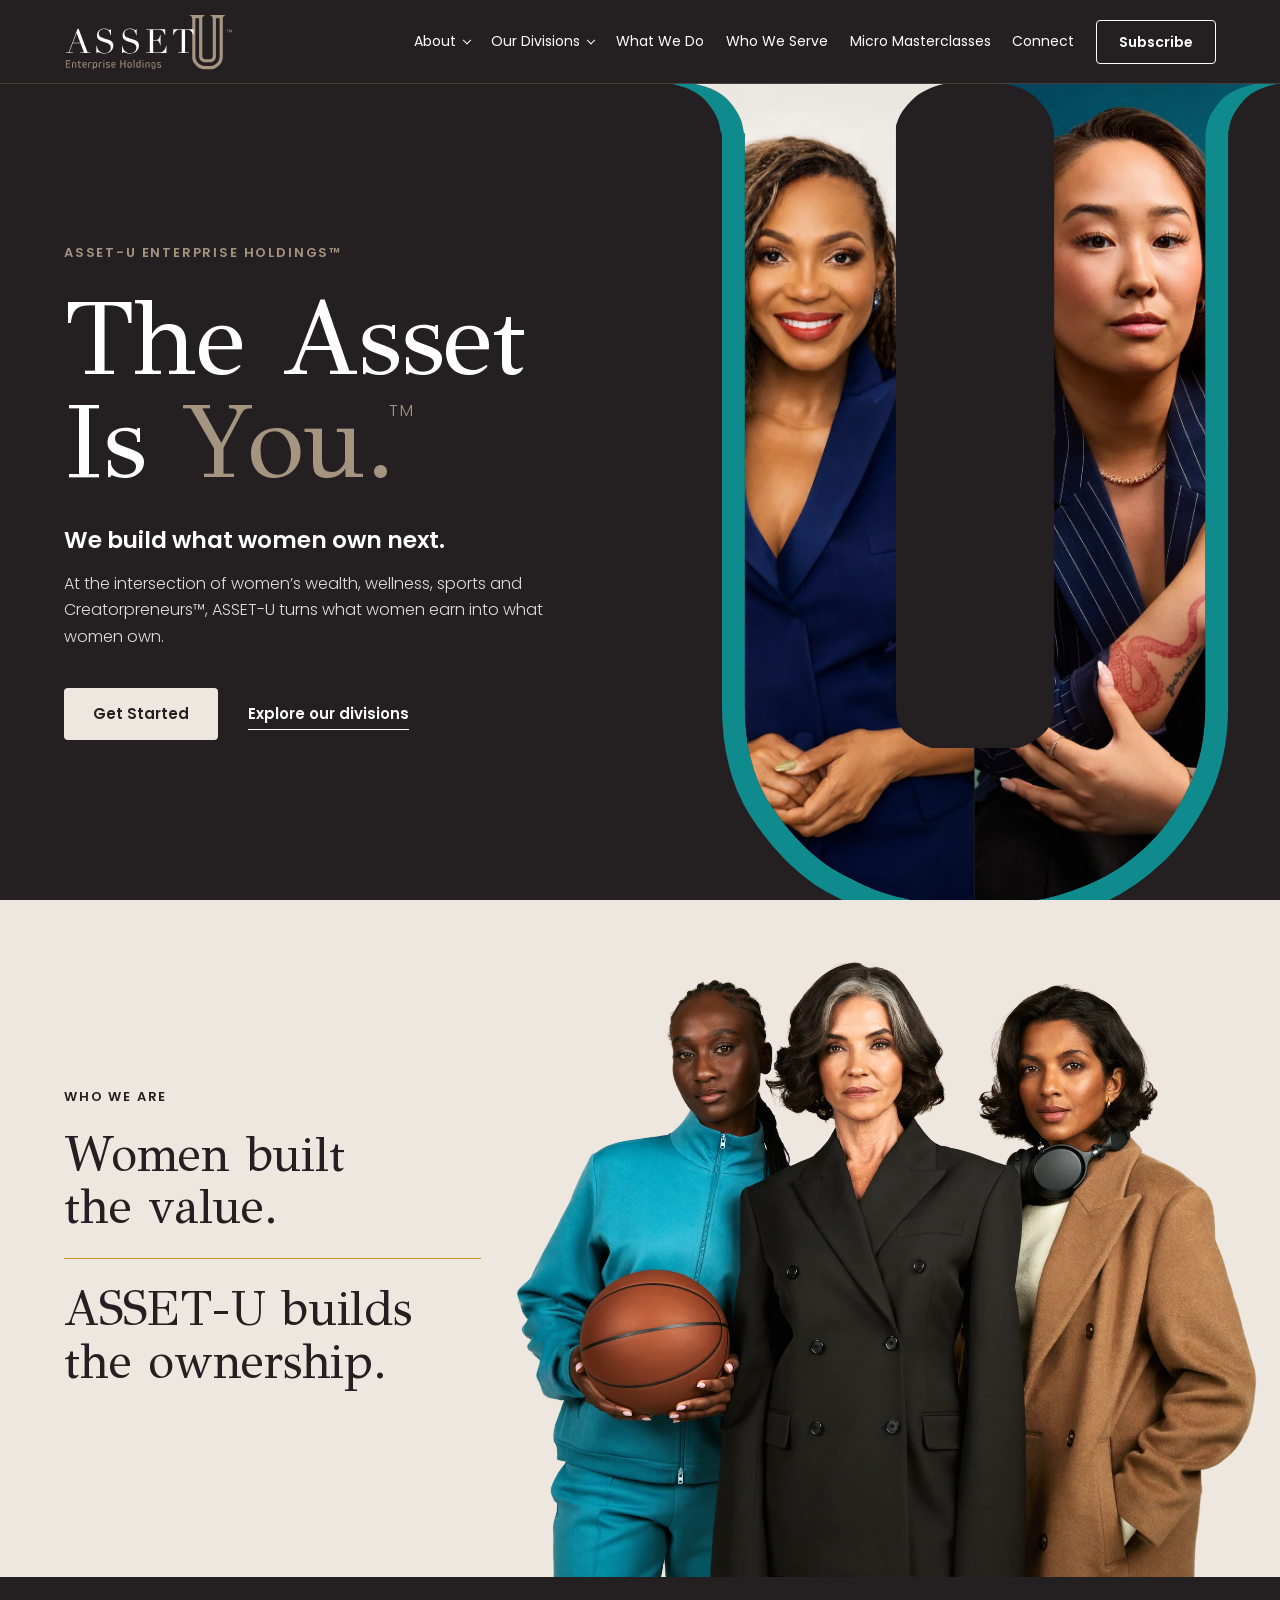
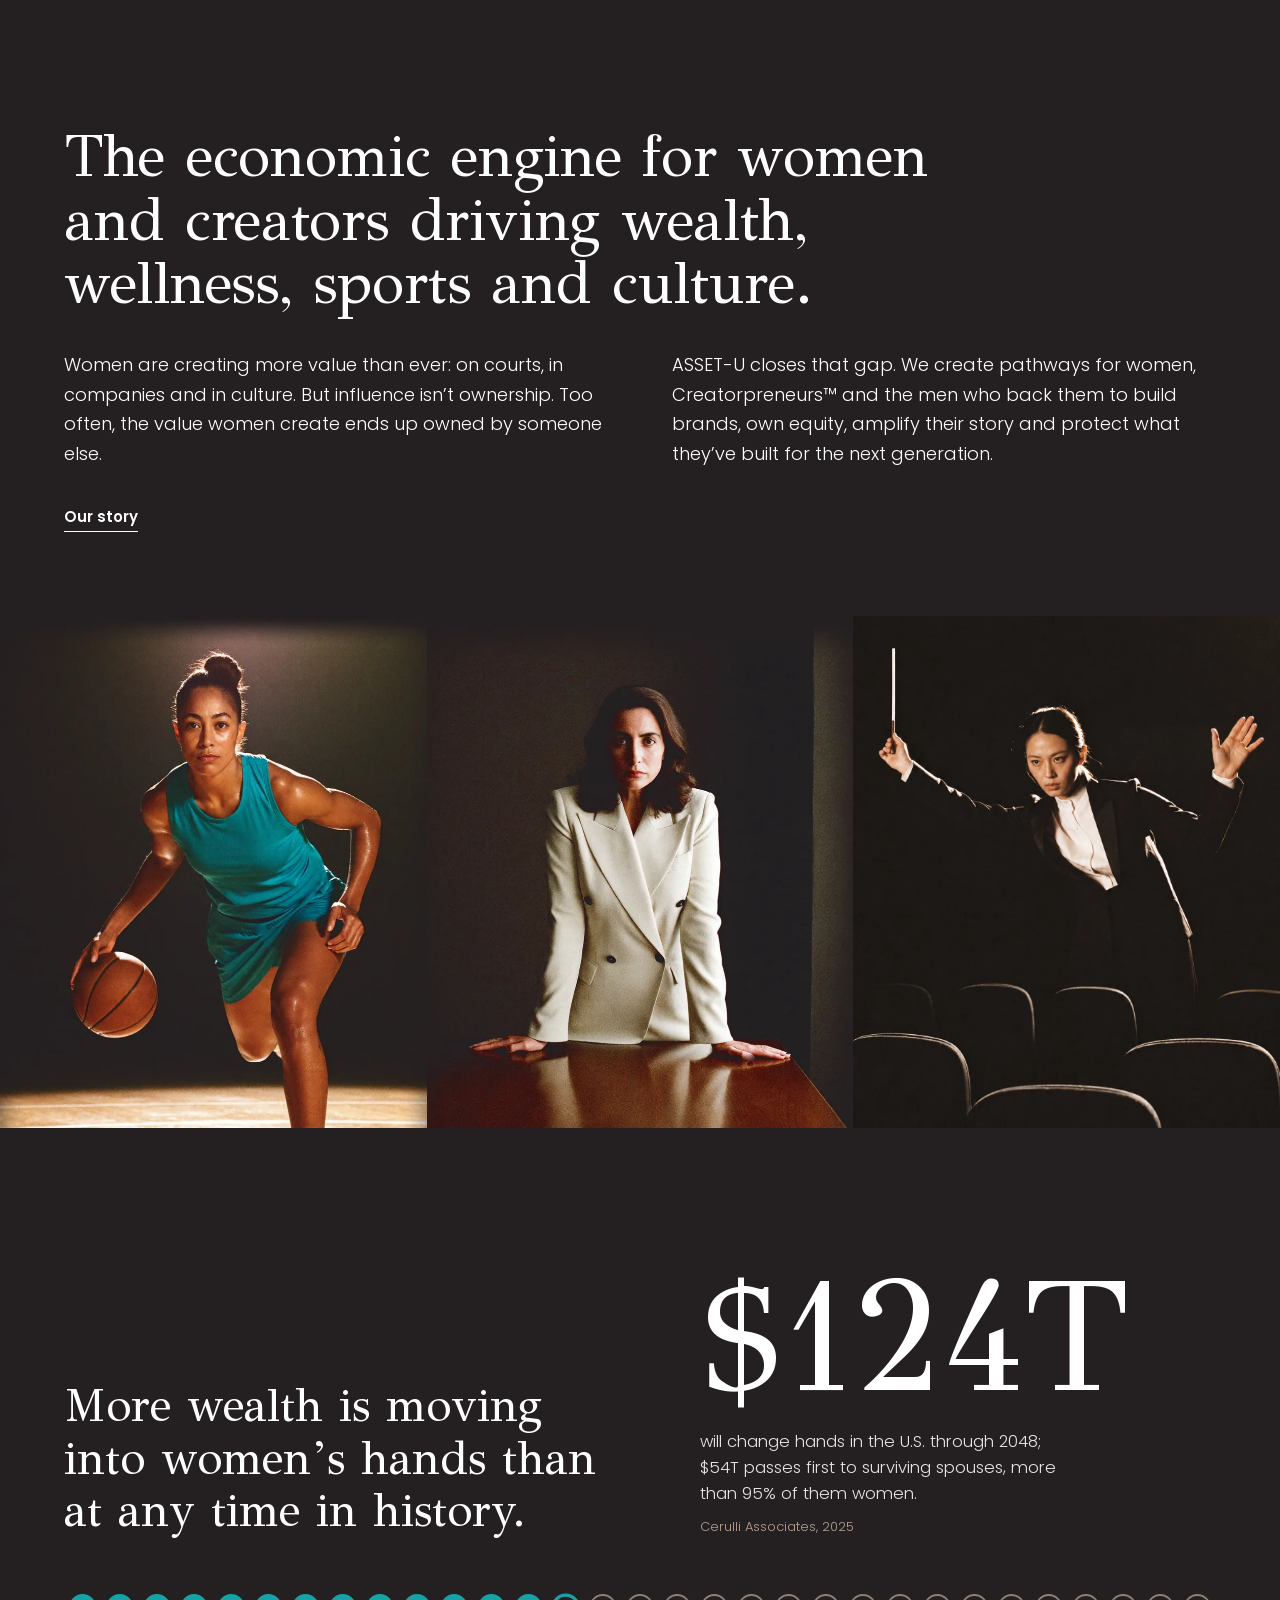
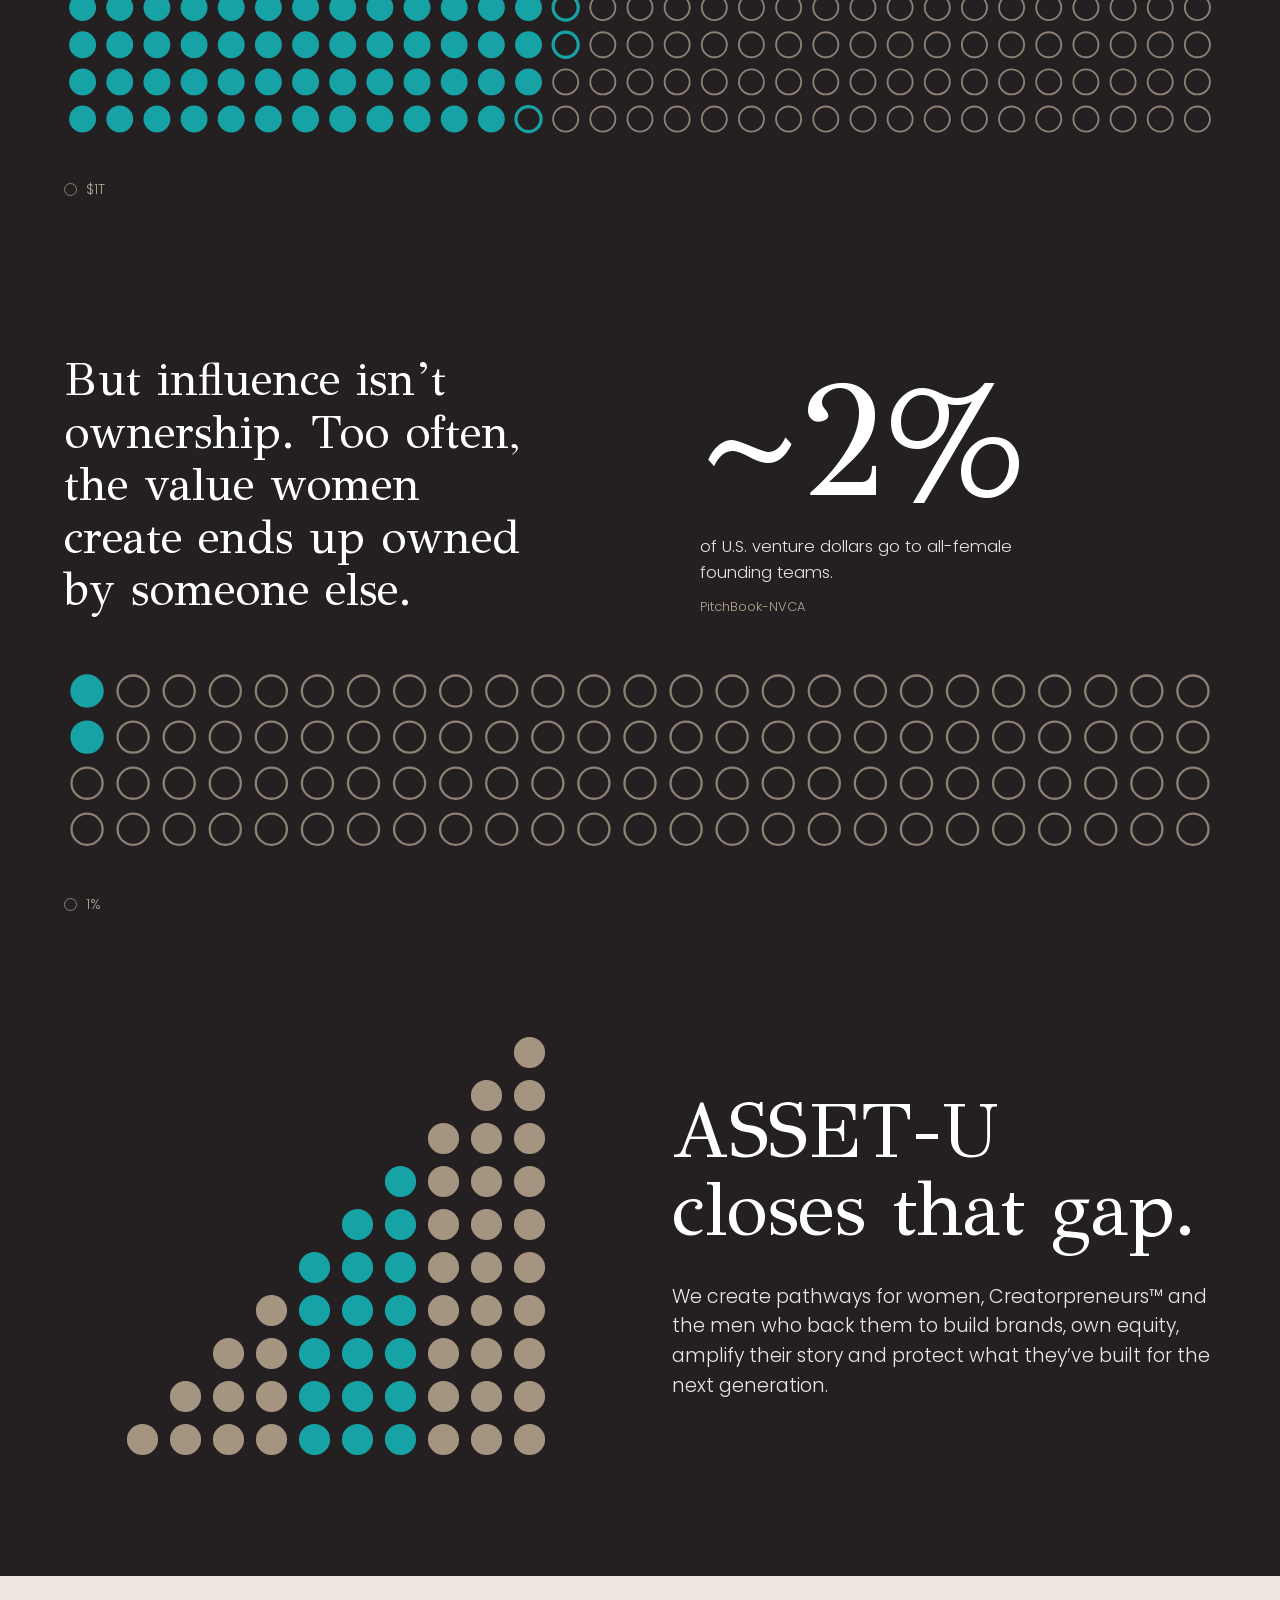
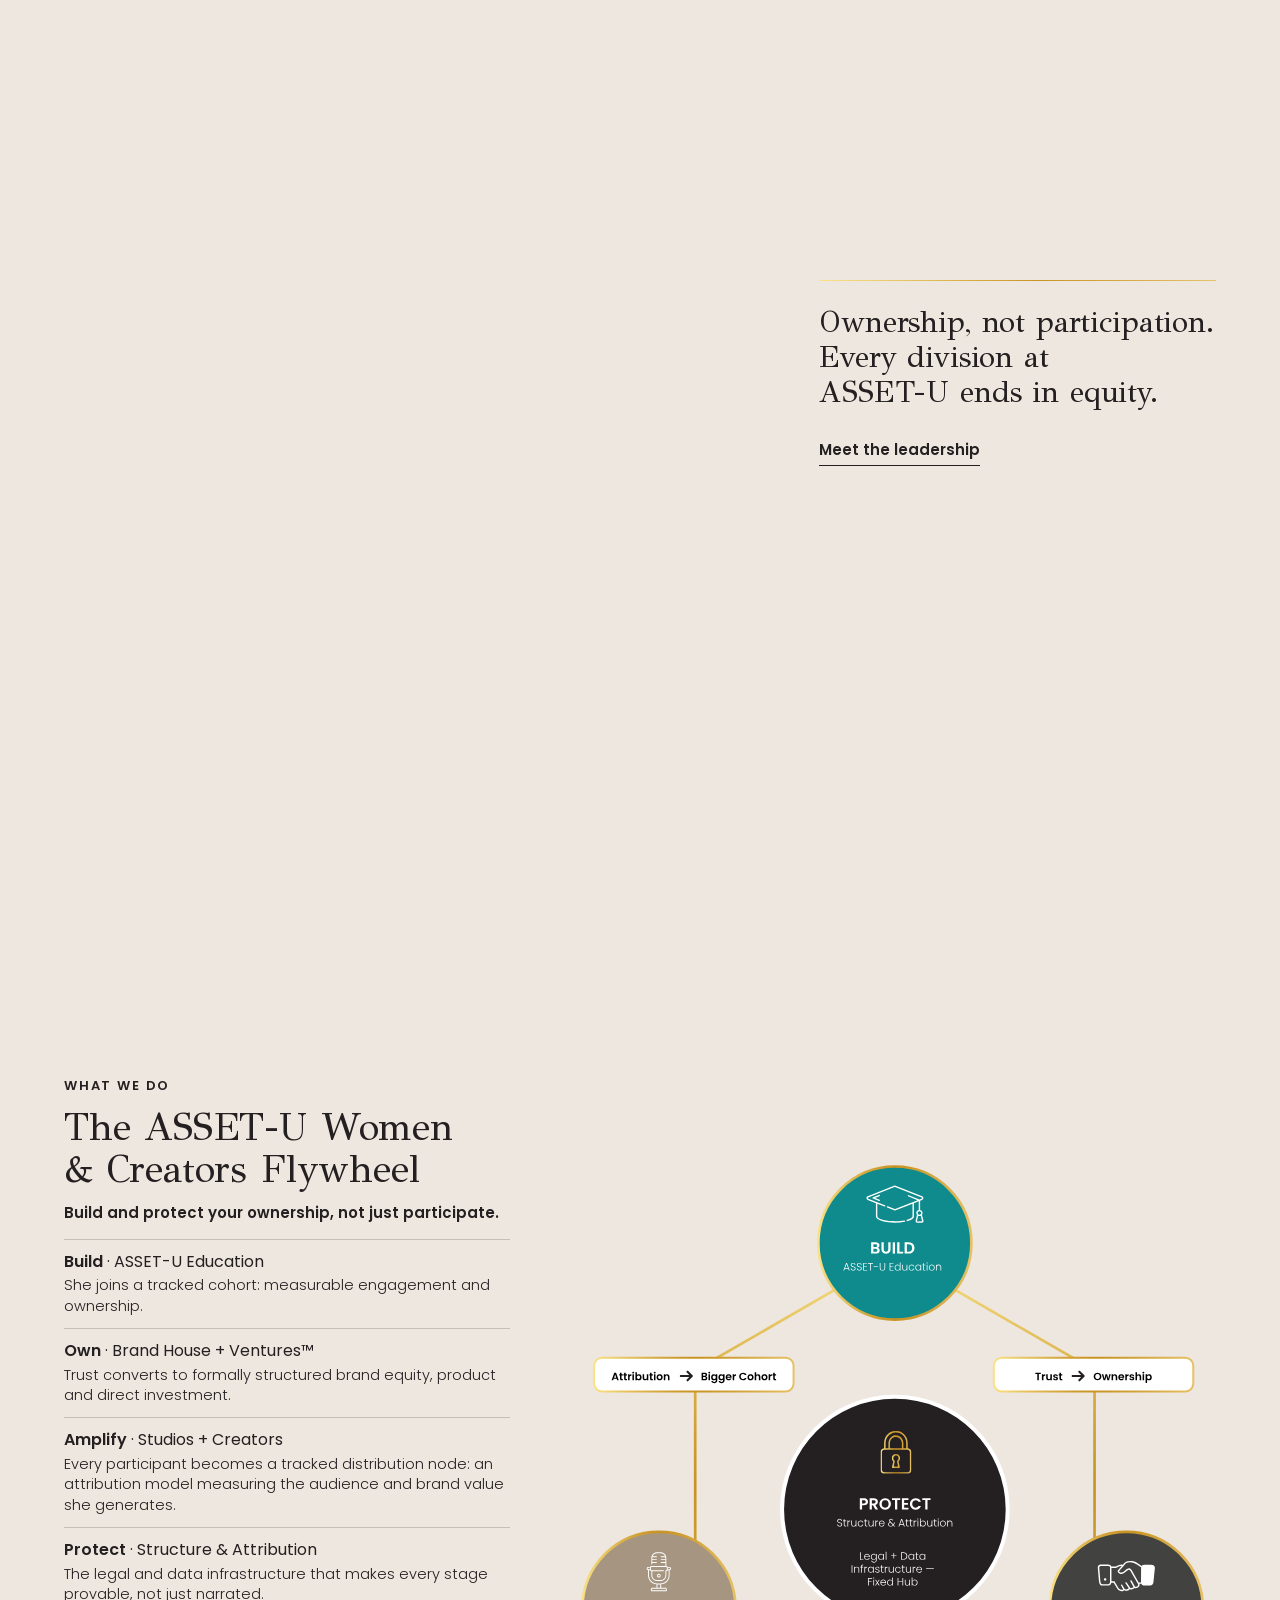
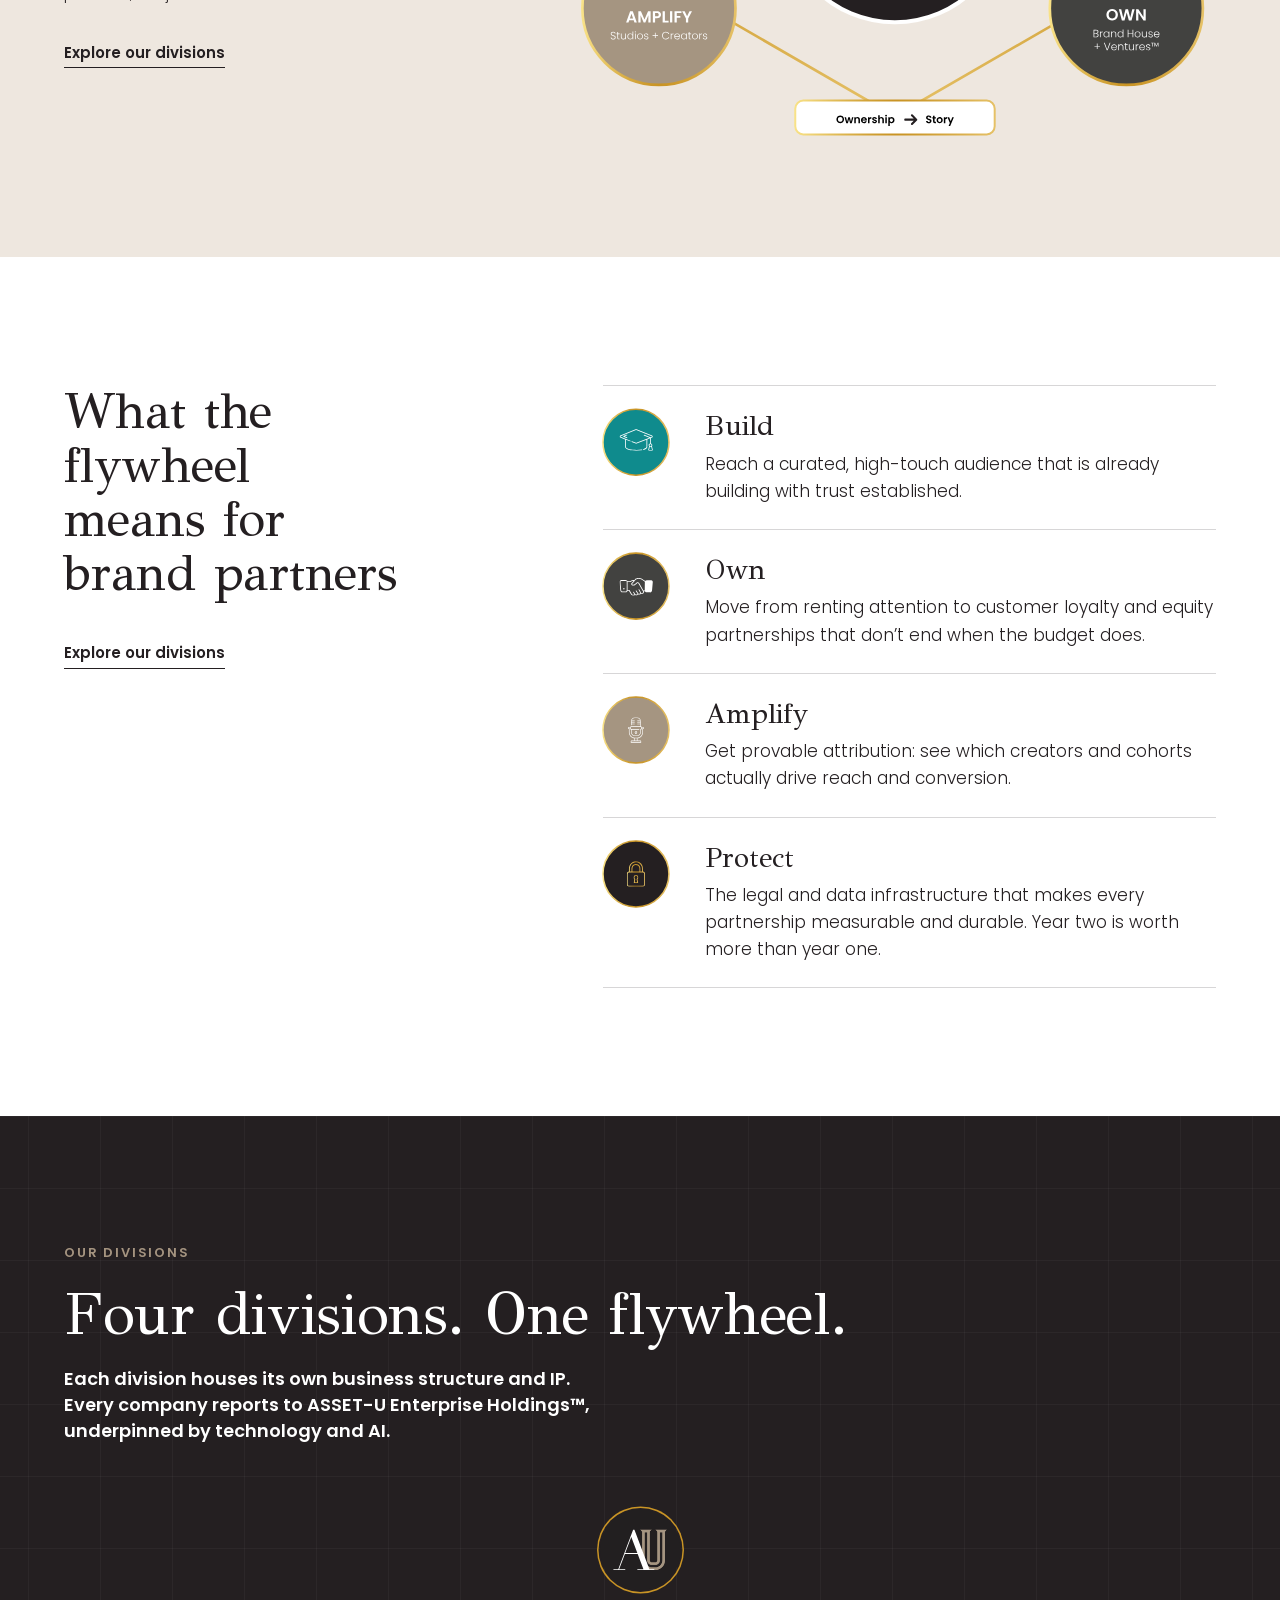
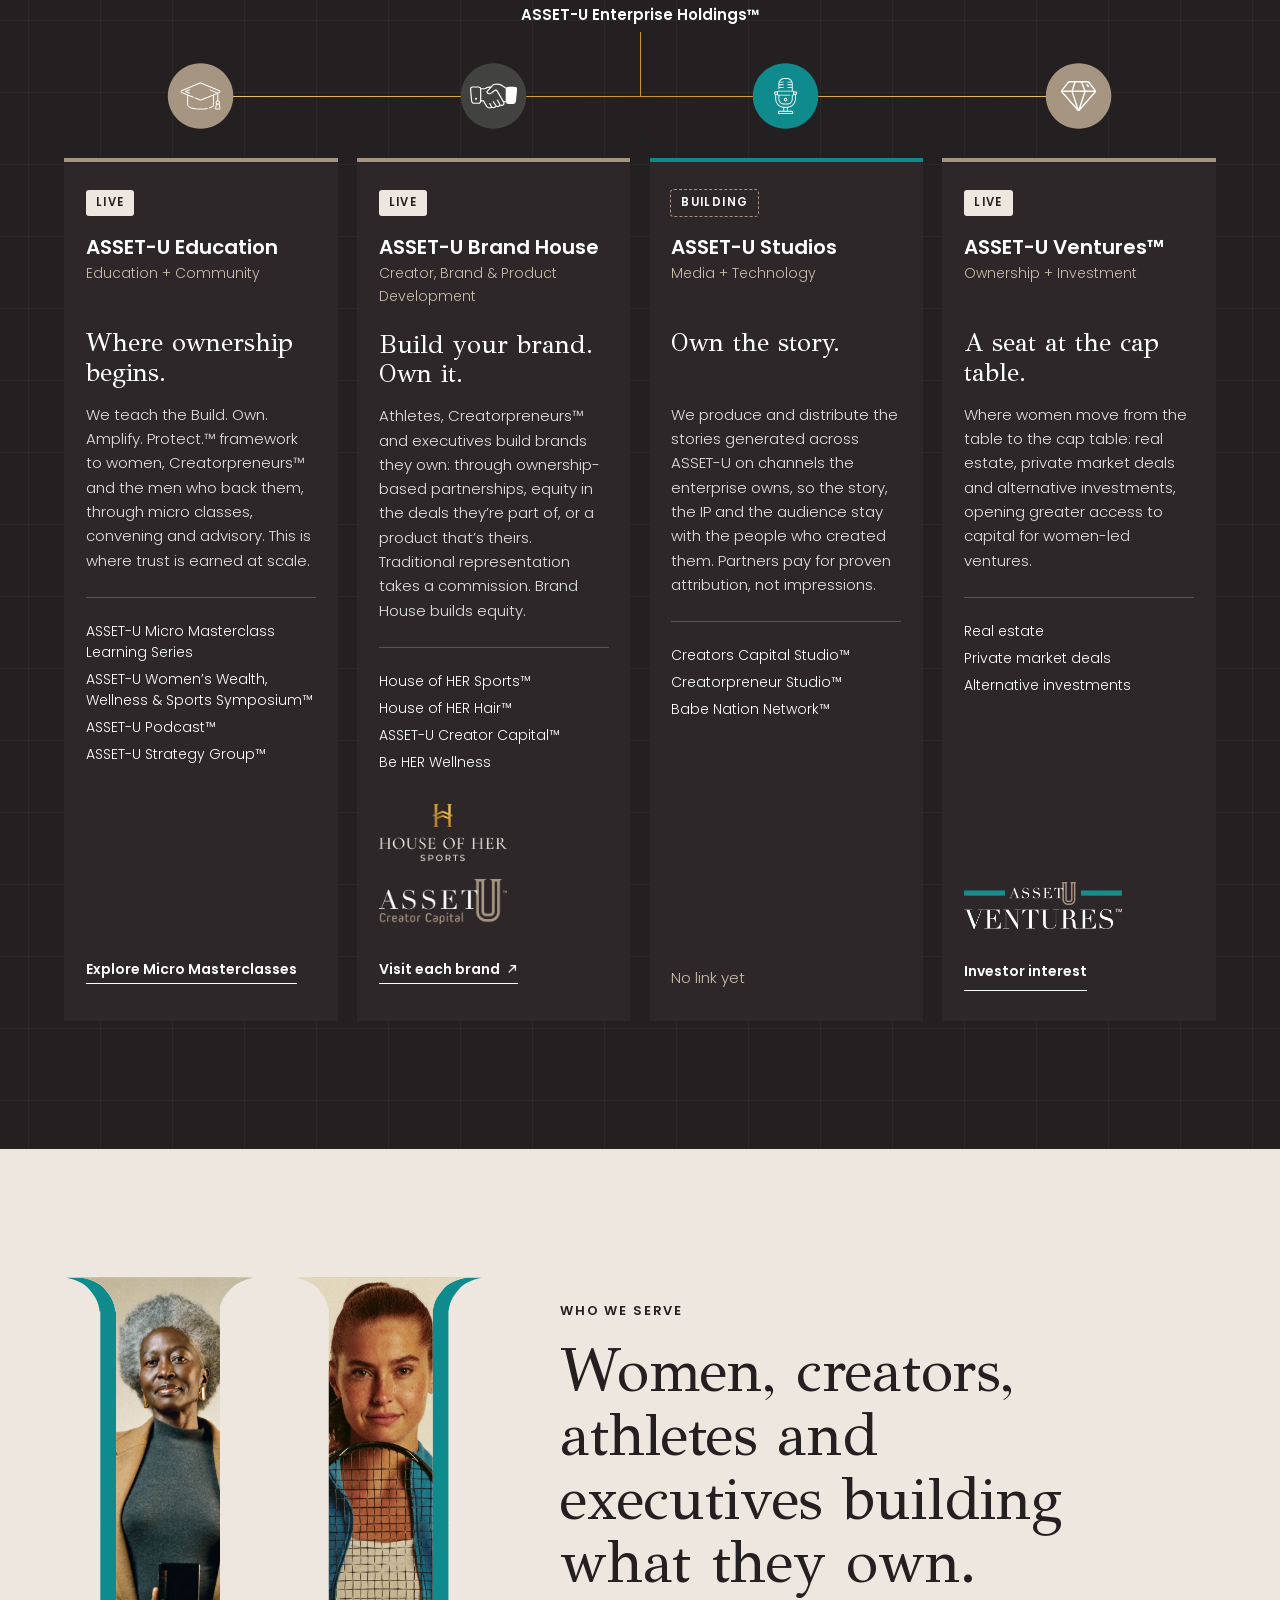
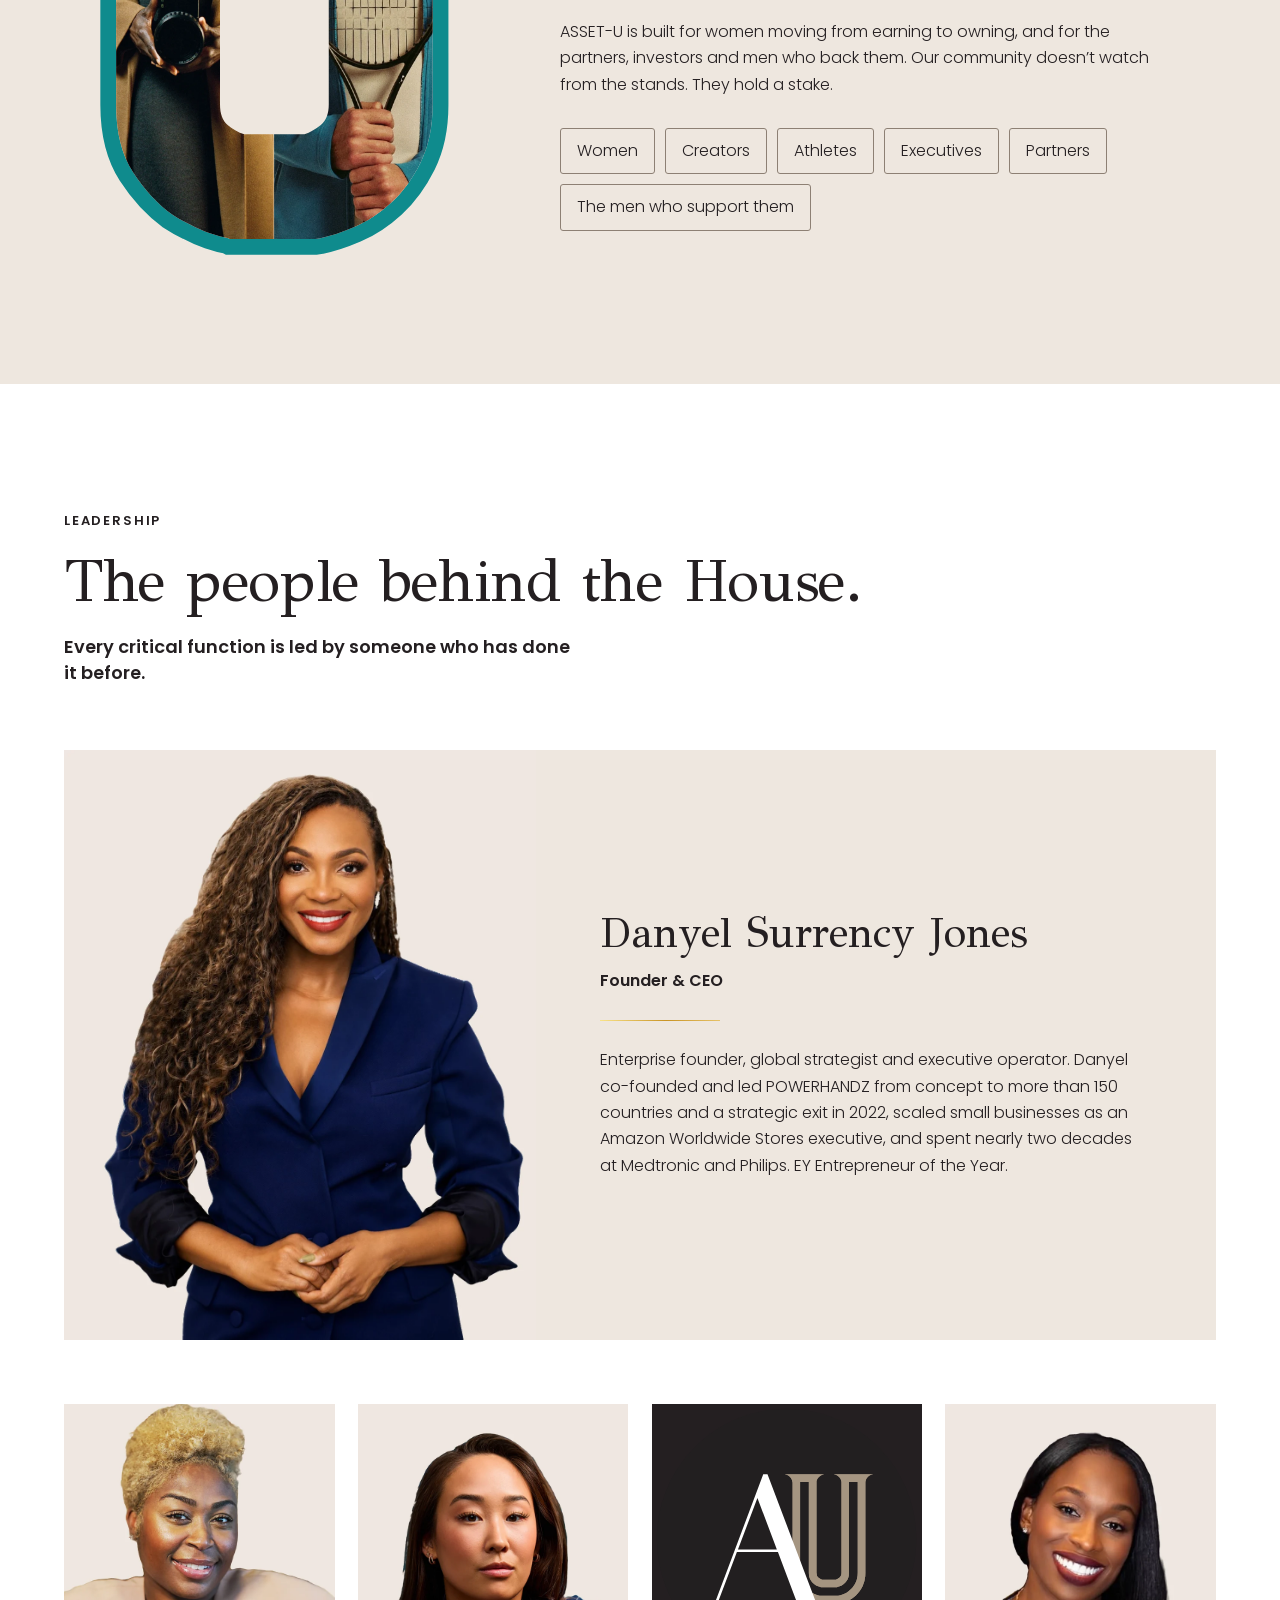
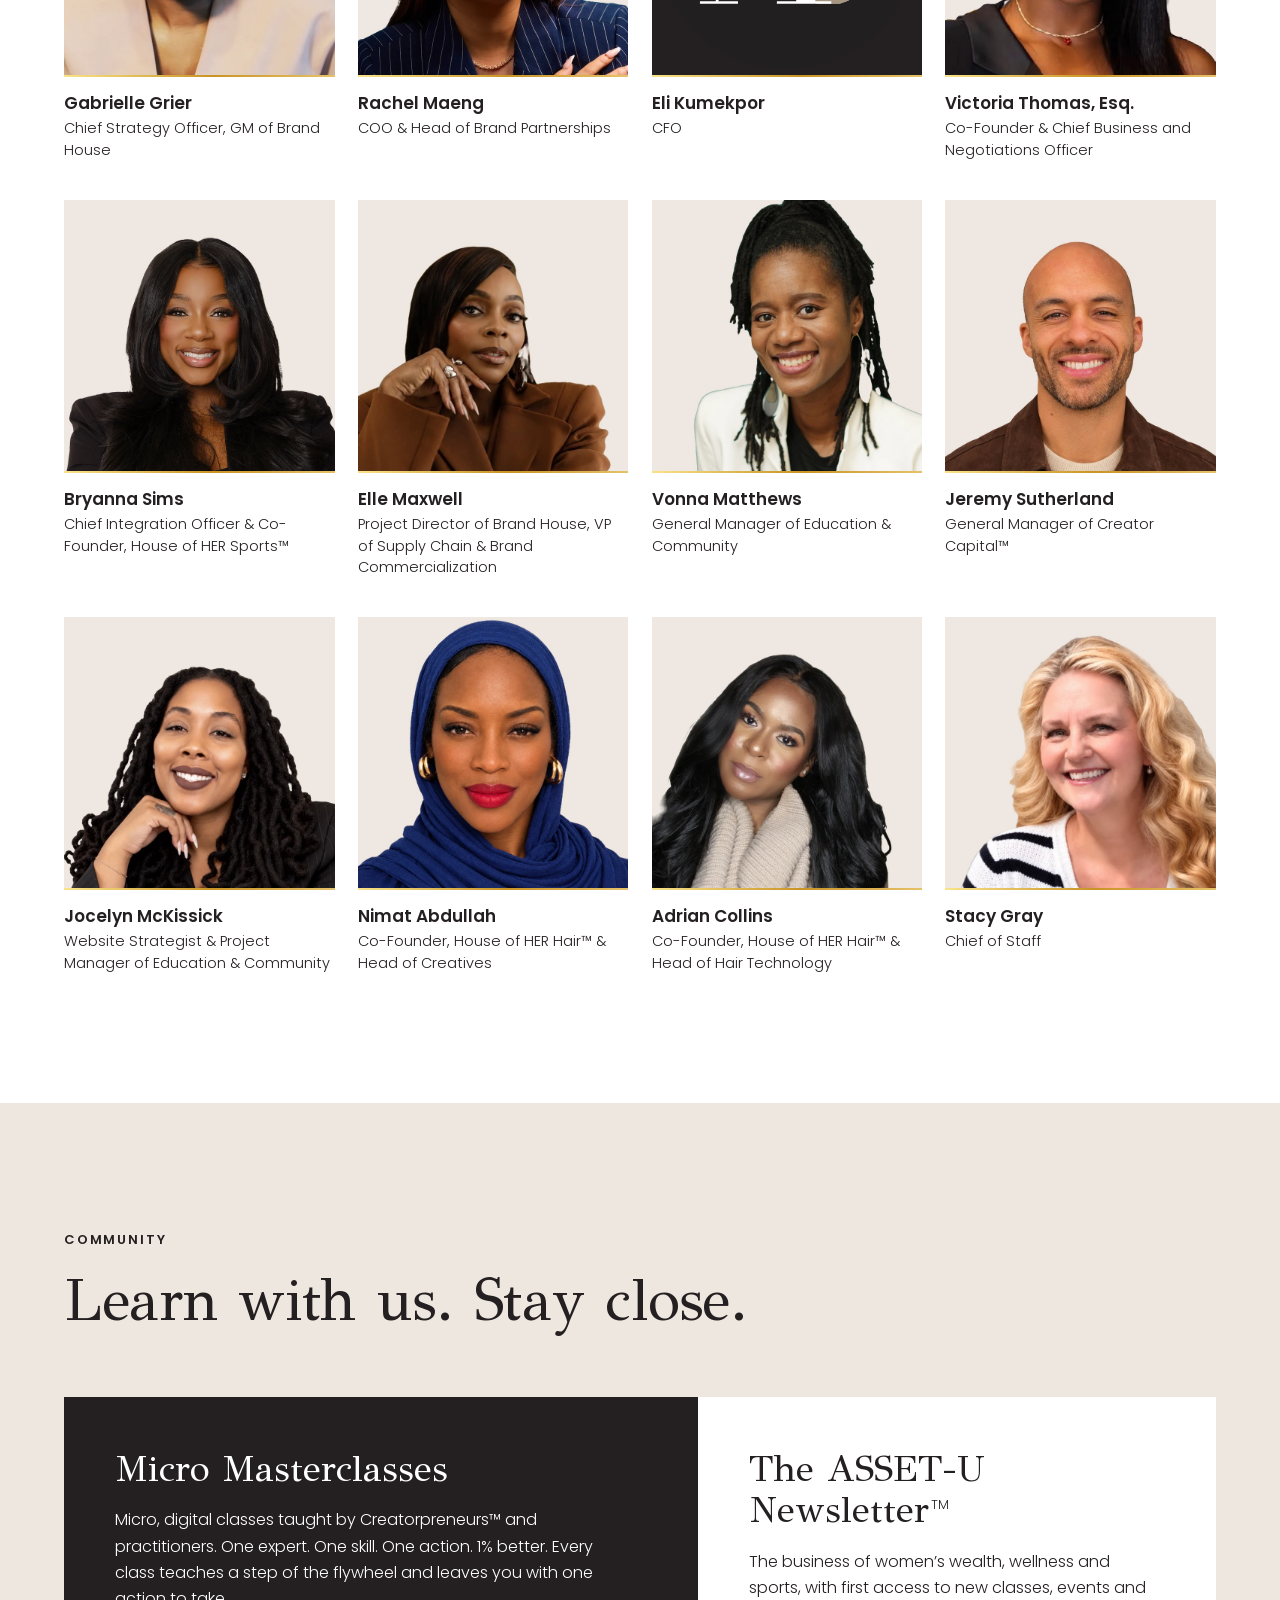
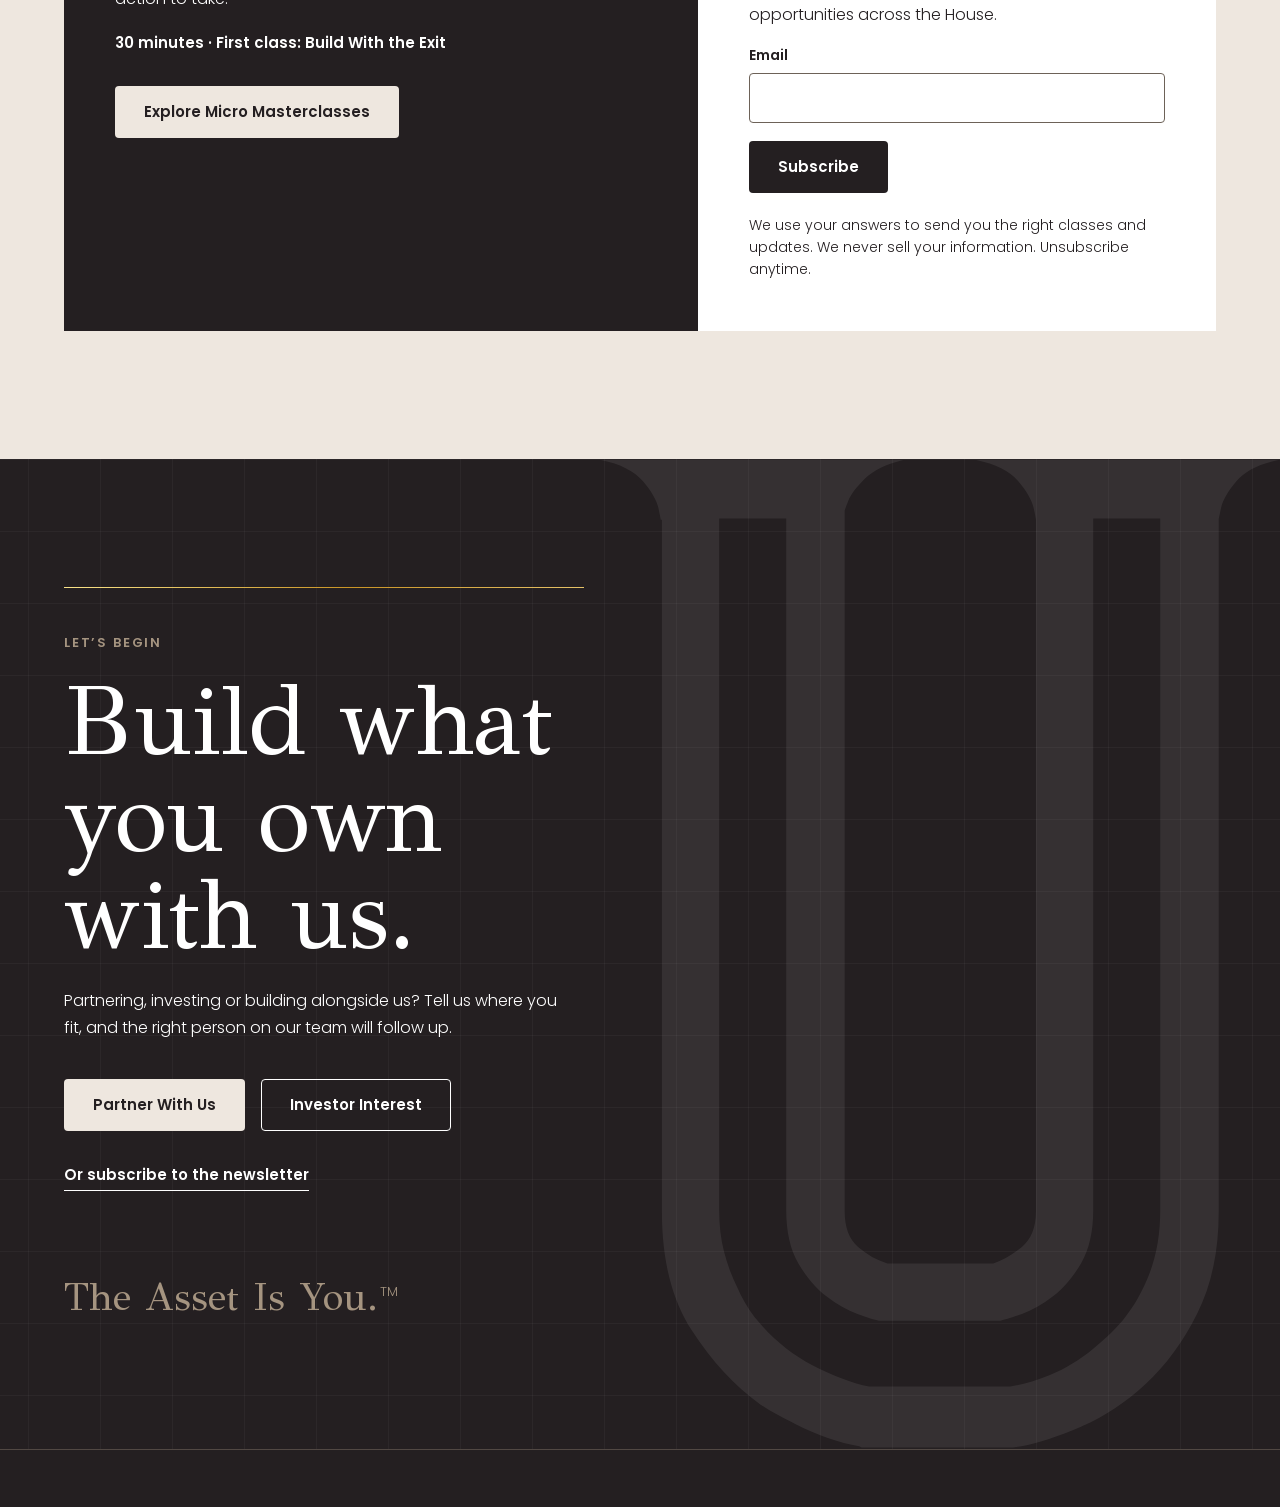
==== commit c309a07c: "Conductor picture Co-Authored-By: Claude Opus 5.5 <noreply@anthropic.com>" ====
--- a/index.html
+++ b/index.html
@@ -16,7 +16,7 @@
 <div class="hero-u"><svg viewBox="1136 324 186 249.5" role="img" aria-label="Danyel Surrency Jones and Rachel Maeng of ASSET-U Enterprise Holdings, the economic engine for women’s ownership."><defs><clipPath id="hc"><path d="M 1238.38 324.24 L 1314.58 324.24 C 1309.66 325.27 1306.13 327.05 1303.98 329.62 C 1301.83 332.18 1300.55 334.39 1300.14 336.23 C 1299.73 338.08 1299.52 339.11 1299.52 339.31 L 1299.52 513.88 C 1299.52 523.72 1297.73 532.23 1294.14 539.41 C 1290.56 546.58 1286.21 552.53 1281.09 557.25 C 1275.97 561.95 1270.54 565.54 1264.8 568.01 C 1259.07 570.46 1254.05 572.11 1249.75 572.93 L 1247.6 573.24 L 1209.5 573.24 L 1208.89 572.93 C 1206.43 572.52 1203.71 571.8 1200.75 570.78 C 1197.77 569.75 1194.75 568.41 1191.68 566.78 C 1189.02 565.54 1186.46 564.11 1184 562.47 C 1177.45 557.75 1171.66 551.5 1166.64 543.71 C 1161.62 535.92 1159.12 525.97 1159.12 513.88 L 1159.12 339.31 L 1158.81 339.31 C 1158.81 339.11 1158.6 338.08 1158.2 336.23 C 1157.78 334.39 1156.5 332.18 1154.35 329.62 C 1152.2 327.05 1148.67 325.27 1143.75 324.24 L 1219.95 324.24 C 1215.65 325.27 1212.42 326.85 1210.27 329 C 1208.12 331.15 1206.74 332.99 1206.12 334.53 C 1205.51 336.07 1205.2 336.94 1205.2 337.14 L 1205.2 513.63 C 1205.2 517.73 1206.32 520.75 1208.58 522.7 C 1210.83 524.64 1213.29 526.03 1215.96 526.84 L 1242.68 526.84 C 1245.14 526.03 1247.55 524.64 1249.9 522.7 C 1252.26 520.75 1253.44 517.73 1253.44 513.63 L 1253.44 339.29 C 1253.44 339.09 1253.23 338.06 1252.82 336.22 C 1252.41 334.38 1251.13 332.18 1248.98 329.61 C 1246.83 327.05 1243.3 325.27 1238.38 324.24Z"/></clipPath><clipPath id="ht"><rect x="1120" y="324.24" width="218" height="110"/></clipPath><clipPath id="he"><rect x="1120" y="434" width="218" height="170"/></clipPath></defs>
 <g class="u-edge"><g clip-path="url(#ht)"><path d="M 1238.38 324.24 L 1314.58 324.24 C 1309.66 325.27 1306.13 327.05 1303.98 329.62 C 1301.83 332.18 1300.55 334.39 1300.14 336.23 C 1299.73 338.08 1299.52 339.11 1299.52 339.31 L 1299.52 513.88 C 1299.52 523.72 1297.73 532.23 1294.14 539.41 C 1290.56 546.58 1286.21 552.53 1281.09 557.25 C 1275.97 561.95 1270.54 565.54 1264.8 568.01 C 1259.07 570.46 1254.05 572.11 1249.75 572.93 L 1247.6 573.24 L 1209.5 573.24 L 1208.89 572.93 C 1206.43 572.52 1203.71 571.8 1200.75 570.78 C 1197.77 569.75 1194.75 568.41 1191.68 566.78 C 1189.02 565.54 1186.46 564.11 1184 562.47 C 1177.45 557.75 1171.66 551.5 1166.64 543.71 C 1161.62 535.92 1159.12 525.97 1159.12 513.88 L 1159.12 339.31 L 1158.81 339.31 C 1158.81 339.11 1158.6 338.08 1158.2 336.23 C 1157.78 334.39 1156.5 332.18 1154.35 329.62 C 1152.2 327.05 1148.67 325.27 1143.75 324.24 L 1219.95 324.24 C 1215.65 325.27 1212.42 326.85 1210.27 329 C 1208.12 331.15 1206.74 332.99 1206.12 334.53 C 1205.51 336.07 1205.2 336.94 1205.2 337.14 L 1205.2 513.63 C 1205.2 517.73 1206.32 520.75 1208.58 522.7 C 1210.83 524.64 1213.29 526.03 1215.96 526.84 L 1242.68 526.84 C 1245.14 526.03 1247.55 524.64 1249.9 522.7 C 1252.26 520.75 1253.44 517.73 1253.44 513.63 L 1253.44 339.29 C 1253.44 339.09 1253.23 338.06 1252.82 336.22 C 1252.41 334.38 1251.13 332.18 1248.98 329.61 C 1246.83 327.05 1243.3 325.27 1238.38 324.24Z" fill="#0F8B8D" transform="translate(-7 0)"/><path d="M 1238.38 324.24 L 1314.58 324.24 C 1309.66 325.27 1306.13 327.05 1303.98 329.62 C 1301.83 332.18 1300.55 334.39 1300.14 336.23 C 1299.73 338.08 1299.52 339.11 1299.52 339.31 L 1299.52 513.88 C 1299.52 523.72 1297.73 532.23 1294.14 539.41 C 1290.56 546.58 1286.21 552.53 1281.09 557.25 C 1275.97 561.95 1270.54 565.54 1264.8 568.01 C 1259.07 570.46 1254.05 572.11 1249.75 572.93 L 1247.6 573.24 L 1209.5 573.24 L 1208.89 572.93 C 1206.43 572.52 1203.71 571.8 1200.75 570.78 C 1197.77 569.75 1194.75 568.41 1191.68 566.78 C 1189.02 565.54 1186.46 564.11 1184 562.47 C 1177.45 557.75 1171.66 551.5 1166.64 543.71 C 1161.62 535.92 1159.12 525.97 1159.12 513.88 L 1159.12 339.31 L 1158.81 339.31 C 1158.81 339.11 1158.6 338.08 1158.2 336.23 C 1157.78 334.39 1156.5 332.18 1154.35 329.62 C 1152.2 327.05 1148.67 325.27 1143.75 324.24 L 1219.95 324.24 C 1215.65 325.27 1212.42 326.85 1210.27 329 C 1208.12 331.15 1206.74 332.99 1206.12 334.53 C 1205.51 336.07 1205.2 336.94 1205.2 337.14 L 1205.2 513.63 C 1205.2 517.73 1206.32 520.75 1208.58 522.7 C 1210.83 524.64 1213.29 526.03 1215.96 526.84 L 1242.68 526.84 C 1245.14 526.03 1247.55 524.64 1249.9 522.7 C 1252.26 520.75 1253.44 517.73 1253.44 513.63 L 1253.44 339.29 C 1253.44 339.09 1253.23 338.06 1252.82 336.22 C 1252.41 334.38 1251.13 332.18 1248.98 329.61 C 1246.83 327.05 1243.3 325.27 1238.38 324.24Z" fill="#0F8B8D" transform="translate(7 0)"/></g><g clip-path="url(#he)"><path d="M 1238.38 324.24 L 1314.58 324.24 C 1309.66 325.27 1306.13 327.05 1303.98 329.62 C 1301.83 332.18 1300.55 334.39 1300.14 336.23 C 1299.73 338.08 1299.52 339.11 1299.52 339.31 L 1299.52 513.88 C 1299.52 523.72 1297.73 532.23 1294.14 539.41 C 1290.56 546.58 1286.21 552.53 1281.09 557.25 C 1275.97 561.95 1270.54 565.54 1264.8 568.01 C 1259.07 570.46 1254.05 572.11 1249.75 572.93 L 1247.6 573.24 L 1209.5 573.24 L 1208.89 572.93 C 1206.43 572.52 1203.71 571.8 1200.75 570.78 C 1197.77 569.75 1194.75 568.41 1191.68 566.78 C 1189.02 565.54 1186.46 564.11 1184 562.47 C 1177.45 557.75 1171.66 551.5 1166.64 543.71 C 1161.62 535.92 1159.12 525.97 1159.12 513.88 L 1159.12 339.31 L 1158.81 339.31 C 1158.81 339.11 1158.6 338.08 1158.2 336.23 C 1157.78 334.39 1156.5 332.18 1154.35 329.62 C 1152.2 327.05 1148.67 325.27 1143.75 324.24 L 1219.95 324.24 C 1215.65 325.27 1212.42 326.85 1210.27 329 C 1208.12 331.15 1206.74 332.99 1206.12 334.53 C 1205.51 336.07 1205.2 336.94 1205.2 337.14 L 1205.2 513.63 C 1205.2 517.73 1206.32 520.75 1208.58 522.7 C 1210.83 524.64 1213.29 526.03 1215.96 526.84 L 1242.68 526.84 C 1245.14 526.03 1247.55 524.64 1249.9 522.7 C 1252.26 520.75 1253.44 517.73 1253.44 513.63 L 1253.44 339.29 C 1253.44 339.09 1253.23 338.06 1252.82 336.22 C 1252.41 334.38 1251.13 332.18 1248.98 329.61 C 1246.83 327.05 1243.3 325.27 1238.38 324.24Z" fill="#0F8B8D" stroke="#0F8B8D" stroke-width="14"/></g><path d="M 1219.95 324.24 C 1215.65 325.27 1212.42 326.85 1210.27 329 C 1208.12 331.15 1206.74 332.99 1206.12 334.53 C 1205.51 336.07 1205.2 336.94 1205.2 337.14 L 1205.2 513.63 C 1205.2 517.73 1206.32 520.75 1208.58 522.7 C 1210.83 524.64 1213.29 526.03 1215.96 526.84 L 1242.68 526.84 C 1245.14 526.03 1247.55 524.64 1249.9 522.7 C 1252.26 520.75 1253.44 517.73 1253.44 513.63 L 1253.44 339.29 C 1253.44 339.09 1253.23 338.06 1252.82 336.22 C 1252.41 334.38 1251.13 332.18 1248.98 329.61 C 1246.83 327.05 1243.3 325.27 1238.38 324.24 Z" fill="#241F21" stroke="#241F21" stroke-width="1"/></g>
 <linearGradient id="hg" x1="0" y1="0" x2="1" y2="1"><stop offset="0" stop-color="#F9E389"/><stop offset=".55" stop-color="#C99425"/><stop offset="1" stop-color="#E6C268"/></linearGradient><g class="u-pics"><g clip-path="url(#hc)"><rect x="1136" y="324" width="186" height="250" fill="#241F21"/>
-<g class="leg l"><image href="img/leg-danyel.webp" x="1135" y="324" width="94" height="250" preserveAspectRatio="xMidYMin slice"/></g><g class="leg r"><image href="img/leg-rachel.webp" x="1229.2" y="324" width="94" height="250" preserveAspectRatio="xMidYMin slice"/></g></g></g><path class="u-counter" d="M 1219.95 324.24 C 1215.65 325.27 1212.42 326.85 1210.27 329 C 1208.12 331.15 1206.74 332.99 1206.12 334.53 C 1205.51 336.07 1205.2 336.94 1205.2 337.14 L 1205.2 513.63 C 1205.2 517.73 1206.32 520.75 1208.58 522.7 C 1210.83 524.64 1213.29 526.03 1215.96 526.84 L 1242.68 526.84 C 1245.14 526.03 1247.55 524.64 1249.9 522.7 C 1252.26 520.75 1253.44 517.73 1253.44 513.63 L 1253.44 339.29 C 1253.44 339.09 1253.23 338.06 1252.82 336.22 C 1252.41 334.38 1251.13 332.18 1248.98 329.61 C 1246.83 327.05 1243.3 325.27 1238.38 324.24 Z" fill="none"/><path class="u-draw" d="M 1238.38 324.24 L 1314.58 324.24 C 1309.66 325.27 1306.13 327.05 1303.98 329.62 C 1301.83 332.18 1300.55 334.39 1300.14 336.23 C 1299.73 338.08 1299.52 339.11 1299.52 339.31 L 1299.52 513.88 C 1299.52 523.72 1297.73 532.23 1294.14 539.41 C 1290.56 546.58 1286.21 552.53 1281.09 557.25 C 1275.97 561.95 1270.54 565.54 1264.8 568.01 C 1259.07 570.46 1254.05 572.11 1249.75 572.93 L 1247.6 573.24 L 1209.5 573.24 L 1208.89 572.93 C 1206.43 572.52 1203.71 571.8 1200.75 570.78 C 1197.77 569.75 1194.75 568.41 1191.68 566.78 C 1189.02 565.54 1186.46 564.11 1184 562.47 C 1177.45 557.75 1171.66 551.5 1166.64 543.71 C 1161.62 535.92 1159.12 525.97 1159.12 513.88 L 1159.12 339.31 L 1158.81 339.31 C 1158.81 339.11 1158.6 338.08 1158.2 336.23 C 1157.78 334.39 1156.5 332.18 1154.35 329.62 C 1152.2 327.05 1148.67 325.27 1143.75 324.24 L 1219.95 324.24 C 1215.65 325.27 1212.42 326.85 1210.27 329 C 1208.12 331.15 1206.74 332.99 1206.12 334.53 C 1205.51 336.07 1205.2 336.94 1205.2 337.14 L 1205.2 513.63 C 1205.2 517.73 1206.32 520.75 1208.58 522.7 C 1210.83 524.64 1213.29 526.03 1215.96 526.84 L 1242.68 526.84 C 1245.14 526.03 1247.55 524.64 1249.9 522.7 C 1252.26 520.75 1253.44 517.73 1253.44 513.63 L 1253.44 339.29 C 1253.44 339.09 1253.23 338.06 1252.82 336.22 C 1252.41 334.38 1251.13 332.18 1248.98 329.61 C 1246.83 327.05 1243.3 325.27 1238.38 324.24Z" pathLength="1" fill="none" stroke="url(#hg)" stroke-width="1.6"/></svg></div></div></section><section class="sdoor bone" id="who"><div class="wrap sd"><div class="sd-t"><p class="label">Who we are</p><h2><span><i>Women built</i> <i>the value.</i></span> <span><i><span class="nb">ASSET-U</span> builds</i> <i>the ownership.</i></span></h2></div><img src="img/women.webp" width="1500" height="1234" alt="Three women: an athlete, an executive and a creator."></div></section><section class="stillstory dark pad"><div class="wrap"><h2>The economic engine for women and creators driving wealth, wellness, sports and culture.</h2><div class="cols"><p>Women are creating more value than ever: on courts, in companies and in culture. But influence isn’t ownership. Too often, the value women create ends up owned by someone else.</p><p><span class="nb">ASSET-U</span> closes that gap. We create pathways for women, Creatorpreneurs™ and the men who back them to build brands, own equity, amplify their story and protect what they’ve built for the next generation.</p></div><a class="link" href="about/" data-track="story_link_click">Our story</a></div><div class="three"><img src="img/story-courts-m.webp" width="1000" height="1011" loading="lazy" decoding="async" alt="A basketball player under a spotlight."><img src="img/story-companies-m.webp" width="1000" height="1011" loading="lazy" decoding="async" alt="An executive at the head of a boardroom table."><img src="img/culture-conductor.webp" width="880" height="1056" loading="lazy" decoding="async" alt="A conductor with her baton raised, leading from the podium."></div></section><section class="gap dark" aria-label="The gap"><div class="wrap"><div class="gap-row"><p class="gap-say">More wealth is moving into women’s hands than at any time in history.</p><div class="gap-fig"><b>$124T</b><p>will change hands in the U.S. through 2048; $54T passes first to surviving spouses, more than 95% of them women.</p><small>Cerulli Associates, 2025</small></div><svg class="dots" viewBox="0 0 1240 160" role="img" aria-label="124 dots, one for each trillion dollars. 54 are marked: 51 filled and 3 outlined."><circle class="d lit" cx="20" cy="20" r="13.5"/><circle class="d lit" cx="20" cy="60" r="13.5"/><circle class="d lit" cx="20" cy="100" r="13.5"/><circle class="d lit" cx="20" cy="140" r="13.5"/><circle class="d lit" cx="60" cy="20" r="13.5"/><circle class="d lit" cx="60" cy="60" r="13.5"/><circle class="d lit" cx="60" cy="100" r="13.5"/><circle class="d lit" cx="60" cy="140" r="13.5"/><circle class="d lit" cx="100" cy="20" r="13.5"/><circle class="d lit" cx="100" cy="60" r="13.5"/><circle class="d lit" cx="100" cy="100" r="13.5"/><circle class="d lit" cx="100" cy="140" r="13.5"/><circle class="d lit" cx="140" cy="20" r="13.5"/><circle class="d lit" cx="140" cy="60" r="13.5"/><circle class="d lit" cx="140" cy="100" r="13.5"/><circle class="d lit" cx="140" cy="140" r="13.5"/><circle class="d lit" cx="180" cy="20" r="13.5"/><circle class="d lit" cx="180" cy="60" r="13.5"/><circle class="d lit" cx="180" cy="100" r="13.5"/><circle class="d lit" cx="180" cy="140" r="13.5"/><circle class="d lit" cx="220" cy="20" r="13.5"/><circle class="d lit" cx="220" cy="60" r="13.5"/><circle class="d lit" cx="220" cy="100" r="13.5"/><circle class="d lit" cx="220" cy="140" r="13.5"/><circle class="d lit" cx="260" cy="20" r="13.5"/><circle class="d lit" cx="260" cy="60" r="13.5"/><circle class="d lit" cx="260" cy="100" r="13.5"/><circle class="d lit" cx="260" cy="140" r="13.5"/><circle class="d lit" cx="300" cy="20" r="13.5"/><circle class="d lit" cx="300" cy="60" r="13.5"/><circle class="d lit" cx="300" cy="100" r="13.5"/><circle class="d lit" cx="300" cy="140" r="13.5"/><circle class="d lit" cx="340" cy="20" r="13.5"/><circle class="d lit" cx="340" cy="60" r="13.5"/><circle class="d lit" cx="340" cy="100" r="13.5"/><circle class="d lit" cx="340" cy="140" r="13.5"/><circle class="d lit" cx="380" cy="20" r="13.5"/><circle class="d lit" cx="380" cy="60" r="13.5"/><circle class="d lit" cx="380" cy="100" r="13.5"/><circle class="d lit" cx="380" cy="140" r="13.5"/><circle class="d lit" cx="420" cy="20" r="13.5"/><circle class="d lit" cx="420" cy="60" r="13.5"/><circle class="d lit" cx="420" cy="100" r="13.5"/><circle class="d lit" cx="420" cy="140" r="13.5"/><circle class="d lit" cx="460" cy="20" r="13.5"/><circle class="d lit" cx="460" cy="60" r="13.5"/><circle class="d lit" cx="460" cy="100" r="13.5"/><circle class="d lit" cx="460" cy="140" r="13.5"/><circle class="d lit" cx="500" cy="20" r="13.5"/><circle class="d lit" cx="500" cy="60" r="13.5"/><circle class="d lit" cx="500" cy="100" r="13.5"/><circle class="d rim" cx="500" cy="140" r="13.5"/><circle class="d rim" cx="540" cy="20" r="13.5"/><circle class="d rim" cx="540" cy="60" r="13.5"/><circle class="d" cx="540" cy="100" r="13.5"/><circle class="d" cx="540" cy="140" r="13.5"/><circle class="d" cx="580" cy="20" r="13.5"/><circle class="d" cx="580" cy="60" r="13.5"/><circle class="d" cx="580" cy="100" r="13.5"/><circle class="d" cx="580" cy="140" r="13.5"/><circle class="d" cx="620" cy="20" r="13.5"/><circle class="d" cx="620" cy="60" r="13.5"/><circle class="d" cx="620" cy="100" r="13.5"/><circle class="d" cx="620" cy="140" r="13.5"/><circle class="d" cx="660" cy="20" r="13.5"/><circle class="d" cx="660" cy="60" r="13.5"/><circle class="d" cx="660" cy="100" r="13.5"/><circle class="d" cx="660" cy="140" r="13.5"/><circle class="d" cx="700" cy="20" r="13.5"/><circle class="d" cx="700" cy="60" r="13.5"/><circle class="d" cx="700" cy="100" r="13.5"/><circle class="d" cx="700" cy="140" r="13.5"/><circle class="d" cx="740" cy="20" r="13.5"/><circle class="d" cx="740" cy="60" r="13.5"/><circle class="d" cx="740" cy="100" r="13.5"/><circle class="d" cx="740" cy="140" r="13.5"/><circle class="d" cx="780" cy="20" r="13.5"/><circle class="d" cx="780" cy="60" r="13.5"/><circle class="d" cx="780" cy="100" r="13.5"/><circle class="d" cx="780" cy="140" r="13.5"/><circle class="d" cx="820" cy="20" r="13.5"/><circle class="d" cx="820" cy="60" r="13.5"/><circle class="d" cx="820" cy="100" r="13.5"/><circle class="d" cx="820" cy="140" r="13.5"/><circle class="d" cx="860" cy="20" r="13.5"/><circle class="d" cx="860" cy="60" r="13.5"/><circle class="d" cx="860" cy="100" r="13.5"/><circle class="d" cx="860" cy="140" r="13.5"/><circle class="d" cx="900" cy="20" r="13.5"/><circle class="d" cx="900" cy="60" r="13.5"/><circle class="d" cx="900" cy="100" r="13.5"/><circle class="d" cx="900" cy="140" r="13.5"/><circle class="d" cx="940" cy="20" r="13.5"/><circle class="d" cx="940" cy="60" r="13.5"/><circle class="d" cx="940" cy="100" r="13.5"/><circle class="d" cx="940" cy="140" r="13.5"/><circle class="d" cx="980" cy="20" r="13.5"/><circle class="d" cx="980" cy="60" r="13.5"/><circle class="d" cx="980" cy="100" r="13.5"/><circle class="d" cx="980" cy="140" r="13.5"/><circle class="d" cx="1020" cy="20" r="13.5"/><circle class="d" cx="1020" cy="60" r="13.5"/><circle class="d" cx="1020" cy="100" r="13.5"/><circle class="d" cx="1020" cy="140" r="13.5"/><circle class="d" cx="1060" cy="20" r="13.5"/><circle class="d" cx="1060" cy="60" r="13.5"/><circle class="d" cx="1060" cy="100" r="13.5"/><circle class="d" cx="1060" cy="140" r="13.5"/><circle class="d" cx="1100" cy="20" r="13.5"/><circle class="d" cx="1100" cy="60" r="13.5"/><circle class="d" cx="1100" cy="100" r="13.5"/><circle class="d" cx="1100" cy="140" r="13.5"/><circle class="d" cx="1140" cy="20" r="13.5"/><circle class="d" cx="1140" cy="60" r="13.5"/><circle class="d" cx="1140" cy="100" r="13.5"/><circle class="d" cx="1140" cy="140" r="13.5"/><circle class="d" cx="1180" cy="20" r="13.5"/><circle class="d" cx="1180" cy="60" r="13.5"/><circle class="d" cx="1180" cy="100" r="13.5"/><circle class="d" cx="1180" cy="140" r="13.5"/><circle class="d" cx="1220" cy="20" r="13.5"/><circle class="d" cx="1220" cy="60" r="13.5"/><circle class="d" cx="1220" cy="100" r="13.5"/><circle class="d" cx="1220" cy="140" r="13.5"/></svg><p class="key" aria-hidden="true"><i></i>$1T</p></div><div class="gap-row"><p class="gap-say">But influence isn’t ownership. Too often, the value women create ends up owned by someone else.</p><div class="gap-fig"><b>~2%</b><p>of U.S. venture dollars go to all-female founding teams.</p><small>PitchBook-NVCA</small></div><svg class="dots" viewBox="0 0 1000 160" role="img" aria-label="100 dots, one for each percent of U.S. venture dollars. 2 are filled."><circle class="d lit" cx="20" cy="20" r="13.5"/><circle class="d lit" cx="20" cy="60" r="13.5"/><circle class="d" cx="20" cy="100" r="13.5"/><circle class="d" cx="20" cy="140" r="13.5"/><circle class="d" cx="60" cy="20" r="13.5"/><circle class="d" cx="60" cy="60" r="13.5"/><circle class="d" cx="60" cy="100" r="13.5"/><circle class="d" cx="60" cy="140" r="13.5"/><circle class="d" cx="100" cy="20" r="13.5"/><circle class="d" cx="100" cy="60" r="13.5"/><circle class="d" cx="100" cy="100" r="13.5"/><circle class="d" cx="100" cy="140" r="13.5"/><circle class="d" cx="140" cy="20" r="13.5"/><circle class="d" cx="140" cy="60" r="13.5"/><circle class="d" cx="140" cy="100" r="13.5"/><circle class="d" cx="140" cy="140" r="13.5"/><circle class="d" cx="180" cy="20" r="13.5"/><circle class="d" cx="180" cy="60" r="13.5"/><circle class="d" cx="180" cy="100" r="13.5"/><circle class="d" cx="180" cy="140" r="13.5"/><circle class="d" cx="220" cy="20" r="13.5"/><circle class="d" cx="220" cy="60" r="13.5"/><circle class="d" cx="220" cy="100" r="13.5"/><circle class="d" cx="220" cy="140" r="13.5"/><circle class="d" cx="260" cy="20" r="13.5"/><circle class="d" cx="260" cy="60" r="13.5"/><circle class="d" cx="260" cy="100" r="13.5"/><circle class="d" cx="260" cy="140" r="13.5"/><circle class="d" cx="300" cy="20" r="13.5"/><circle class="d" cx="300" cy="60" r="13.5"/><circle class="d" cx="300" cy="100" r="13.5"/><circle class="d" cx="300" cy="140" r="13.5"/><circle class="d" cx="340" cy="20" r="13.5"/><circle class="d" cx="340" cy="60" r="13.5"/><circle class="d" cx="340" cy="100" r="13.5"/><circle class="d" cx="340" cy="140" r="13.5"/><circle class="d" cx="380" cy="20" r="13.5"/><circle class="d" cx="380" cy="60" r="13.5"/><circle class="d" cx="380" cy="100" r="13.5"/><circle class="d" cx="380" cy="140" r="13.5"/><circle class="d" cx="420" cy="20" r="13.5"/><circle class="d" cx="420" cy="60" r="13.5"/><circle class="d" cx="420" cy="100" r="13.5"/><circle class="d" cx="420" cy="140" r="13.5"/><circle class="d" cx="460" cy="20" r="13.5"/><circle class="d" cx="460" cy="60" r="13.5"/><circle class="d" cx="460" cy="100" r="13.5"/><circle class="d" cx="460" cy="140" r="13.5"/><circle class="d" cx="500" cy="20" r="13.5"/><circle class="d" cx="500" cy="60" r="13.5"/><circle class="d" cx="500" cy="100" r="13.5"/><circle class="d" cx="500" cy="140" r="13.5"/><circle class="d" cx="540" cy="20" r="13.5"/><circle class="d" cx="540" cy="60" r="13.5"/><circle class="d" cx="540" cy="100" r="13.5"/><circle class="d" cx="540" cy="140" r="13.5"/><circle class="d" cx="580" cy="20" r="13.5"/><circle class="d" cx="580" cy="60" r="13.5"/><circle class="d" cx="580" cy="100" r="13.5"/><circle class="d" cx="580" cy="140" r="13.5"/><circle class="d" cx="620" cy="20" r="13.5"/><circle class="d" cx="620" cy="60" r="13.5"/><circle class="d" cx="620" cy="100" r="13.5"/><circle class="d" cx="620" cy="140" r="13.5"/><circle class="d" cx="660" cy="20" r="13.5"/><circle class="d" cx="660" cy="60" r="13.5"/><circle class="d" cx="660" cy="100" r="13.5"/><circle class="d" cx="660" cy="140" r="13.5"/><circle class="d" cx="700" cy="20" r="13.5"/><circle class="d" cx="700" cy="60" r="13.5"/><circle class="d" cx="700" cy="100" r="13.5"/><circle class="d" cx="700" cy="140" r="13.5"/><circle class="d" cx="740" cy="20" r="13.5"/><circle class="d" cx="740" cy="60" r="13.5"/><circle class="d" cx="740" cy="100" r="13.5"/><circle class="d" cx="740" cy="140" r="13.5"/><circle class="d" cx="780" cy="20" r="13.5"/><circle class="d" cx="780" cy="60" r="13.5"/><circle class="d" cx="780" cy="100" r="13.5"/><circle class="d" cx="780" cy="140" r="13.5"/><circle class="d" cx="820" cy="20" r="13.5"/><circle class="d" cx="820" cy="60" r="13.5"/><circle class="d" cx="820" cy="100" r="13.5"/><circle class="d" cx="820" cy="140" r="13.5"/><circle class="d" cx="860" cy="20" r="13.5"/><circle class="d" cx="860" cy="60" r="13.5"/><circle class="d" cx="860" cy="100" r="13.5"/><circle class="d" cx="860" cy="140" r="13.5"/><circle class="d" cx="900" cy="20" r="13.5"/><circle class="d" cx="900" cy="60" r="13.5"/><circle class="d" cx="900" cy="100" r="13.5"/><circle class="d" cx="900" cy="140" r="13.5"/><circle class="d" cx="940" cy="20" r="13.5"/><circle class="d" cx="940" cy="60" r="13.5"/><circle class="d" cx="940" cy="100" r="13.5"/><circle class="d" cx="940" cy="140" r="13.5"/><circle class="d" cx="980" cy="20" r="13.5"/><circle class="d" cx="980" cy="60" r="13.5"/><circle class="d" cx="980" cy="100" r="13.5"/><circle class="d" cx="980" cy="140" r="13.5"/></svg><p class="key" aria-hidden="true"><i></i>1%</p></div></div></section><section class="close dark" aria-label="Closing the gap"><div class="wrap close-grid"><div class="steps-wrap"><svg class="dots steps" viewBox="0 0 400 400" role="img" aria-label="Steps of dots that climb from left to right. A stretch in the middle is missing, then fills in."><circle class="d has" cx="20" cy="380" r="13.5"/><circle class="d has" cx="60" cy="380" r="13.5"/><circle class="d has" cx="60" cy="340" r="13.5"/><circle class="d has" cx="100" cy="380" r="13.5"/><circle class="d has" cx="100" cy="340" r="13.5"/><circle class="d has" cx="100" cy="300" r="13.5"/><circle class="d has" cx="140" cy="380" r="13.5"/><circle class="d has" cx="140" cy="340" r="13.5"/><circle class="d has" cx="140" cy="300" r="13.5"/><circle class="d has" cx="140" cy="260" r="13.5"/><circle class="d has" cx="300" cy="380" r="13.5"/><circle class="d has" cx="300" cy="340" r="13.5"/><circle class="d has" cx="300" cy="300" r="13.5"/><circle class="d has" cx="300" cy="260" r="13.5"/><circle class="d has" cx="300" cy="220" r="13.5"/><circle class="d has" cx="300" cy="180" r="13.5"/><circle class="d has" cx="300" cy="140" r="13.5"/><circle class="d has" cx="300" cy="100" r="13.5"/><circle class="d has" cx="340" cy="380" r="13.5"/><circle class="d has" cx="340" cy="340" r="13.5"/><circle class="d has" cx="340" cy="300" r="13.5"/><circle class="d has" cx="340" cy="260" r="13.5"/><circle class="d has" cx="340" cy="220" r="13.5"/><circle class="d has" cx="340" cy="180" r="13.5"/><circle class="d has" cx="340" cy="140" r="13.5"/><circle class="d has" cx="340" cy="100" r="13.5"/><circle class="d has" cx="340" cy="60" r="13.5"/><circle class="d has" cx="380" cy="380" r="13.5"/><circle class="d has" cx="380" cy="340" r="13.5"/><circle class="d has" cx="380" cy="300" r="13.5"/><circle class="d has" cx="380" cy="260" r="13.5"/><circle class="d has" cx="380" cy="220" r="13.5"/><circle class="d has" cx="380" cy="180" r="13.5"/><circle class="d has" cx="380" cy="140" r="13.5"/><circle class="d has" cx="380" cy="100" r="13.5"/><circle class="d has" cx="380" cy="60" r="13.5"/><circle class="d has" cx="380" cy="20" r="13.5"/><circle class="d lit" cx="180" cy="380" r="13.5"/><circle class="d lit" cx="180" cy="340" r="13.5"/><circle class="d lit" cx="180" cy="300" r="13.5"/><circle class="d lit" cx="180" cy="260" r="13.5"/><circle class="d lit" cx="180" cy="220" r="13.5"/><circle class="d lit" cx="220" cy="380" r="13.5"/><circle class="d lit" cx="220" cy="340" r="13.5"/><circle class="d lit" cx="220" cy="300" r="13.5"/><circle class="d lit" cx="220" cy="260" r="13.5"/><circle class="d lit" cx="220" cy="220" r="13.5"/><circle class="d lit" cx="220" cy="180" r="13.5"/><circle class="d lit" cx="260" cy="380" r="13.5"/><circle class="d lit" cx="260" cy="340" r="13.5"/><circle class="d lit" cx="260" cy="300" r="13.5"/><circle class="d lit" cx="260" cy="260" r="13.5"/><circle class="d lit" cx="260" cy="220" r="13.5"/><circle class="d lit" cx="260" cy="180" r="13.5"/><circle class="d lit" cx="260" cy="140" r="13.5"/></svg></div><div><p class="didot close-say"><span class="nb">ASSET-U</span> closes that gap.</p><p class="next-copy">We create pathways for women, Creatorpreneurs™ and the men who back them to build brands, own equity, amplify their story and protect what they’ve built for the next generation.</p></div></div></section><section class="next bone" aria-label="Ownership, not participation"><div class="next-pic"><picture><source media="(max-width:1100px)" srcset="img/story-next-m.webp"><img src="img/story-next.webp" width="2400" height="1089" alt="A mother at the head of a table with her daughter standing beside her." loading="lazy" decoding="async"></picture><div class="pull"><hr class="hair" data-in><p class="didot">Ownership, not participation. Every division at <span class="nb">ASSET-U</span> ends in equity.</p><a class="link" href="about/#team" data-track="story_link_click">Meet the leadership</a></div></div></section><section class="fly bone pad" id="what-we-do"><div class="wrap"><div class="head"><p class="label">What we do</p><h2>The <span class="nb">ASSET-U</span> Women &amp; Creators Flywheel</h2><p class="sub">Build and protect your ownership, not just participate.</p></div><div class="orbit" role="group" aria-label="The flywheel, stage by stage"><div class="stage s-build" data-stage="build"><div class="stg"><b>Build <span>· <span class="nb">ASSET-U</span> Education</span></b><small>She joins a tracked cohort: measurable engagement and ownership.</small><small class="conn">Trust → Ownership</small></div></div><div class="wheel" data-track-view="flywheel_view"><img src="img/flywheel.svg" width="956" height="870" loading="lazy" decoding="async" alt="The ASSET-U flywheel. Build, ASSET-U Education, leads through Trust to Ownership to Own, Brand House and Ventures. Own leads through Ownership to Story to Amplify, Studios and Creators. Amplify leads through Attribution to Bigger Cohort back to Build. Protect, Structure and Attribution, is the fixed hub."></div><div class="stage s-own" data-stage="own"><div class="stg"><b>Own <span>· Brand House + Ventures™</span></b><small>Trust converts to formally structured brand equity, product and direct investment.</small><small class="conn">Ownership → Story</small></div></div><div class="stage s-amplify" data-stage="amplify"><div class="stg"><b>Amplify <span>· Studios + Creators</span></b><small>Every participant becomes a tracked distribution node: an attribution model measuring the audience and brand value she generates.</small><small class="conn">Attribution → Bigger Cohort</small></div></div><div class="stage s-protect" data-stage="protect"><div class="stg"><b>Protect <span>· Structure &amp; Attribution</span></b><small>The legal and data infrastructure that makes every stage provable, not just narrated.</small></div></div></div><p class="flylink"><a class="link" href="our-divisions/">Explore our divisions</a></p></div></section><section class="forbrands white pad" aria-labelledby="fb-h"><div class="wrap fb"><div class="fb-head"><h2 id="fb-h">What the flywheel means for brand partners</h2><a class="link" href="our-divisions/">Explore our divisions</a></div><ul class="fb-list"><li><img src="img/icon-build.svg" width="180" height="180" alt="" loading="lazy" decoding="async"><div><b>Build</b><p>Reach a curated, high-touch audience that is already building with trust established.</p></div></li><li><img src="img/icon-own.svg" width="180" height="180" alt="" loading="lazy" decoding="async"><div><b>Own</b><p>Move from renting attention to customer loyalty and equity partnerships that don’t end when the budget does.</p></div></li><li><img src="img/icon-amplify.svg" width="180" height="180" alt="" loading="lazy" decoding="async"><div><b>Amplify</b><p>Get provable attribution: see which creators and cohorts actually drive reach and conversion.</p></div></li><li><img src="img/icon-protect.svg" width="180" height="180" alt="" loading="lazy" decoding="async"><div><b>Protect</b><p>The legal and data infrastructure that makes every partnership measurable and durable. Year two is worth more than year one.</p></div></li></ul></div></section><section class="dark pad grid-bg" id="divisions"><div class="wrap"><div class="div-head"><p class="label">Our divisions</p><h2>Four divisions. One flywheel.</h2><p class="sub">Each division houses its own business structure and IP. Every company reports to <span class="nb">ASSET-U</span> Enterprise Holdings™, underpinned by technology and AI.</p></div>
+<g class="leg l"><image href="img/leg-danyel.webp" x="1135" y="324" width="94" height="250" preserveAspectRatio="xMidYMin slice"/></g><g class="leg r"><image href="img/leg-rachel.webp" x="1229.2" y="324" width="94" height="250" preserveAspectRatio="xMidYMin slice"/></g></g></g><path class="u-counter" d="M 1219.95 324.24 C 1215.65 325.27 1212.42 326.85 1210.27 329 C 1208.12 331.15 1206.74 332.99 1206.12 334.53 C 1205.51 336.07 1205.2 336.94 1205.2 337.14 L 1205.2 513.63 C 1205.2 517.73 1206.32 520.75 1208.58 522.7 C 1210.83 524.64 1213.29 526.03 1215.96 526.84 L 1242.68 526.84 C 1245.14 526.03 1247.55 524.64 1249.9 522.7 C 1252.26 520.75 1253.44 517.73 1253.44 513.63 L 1253.44 339.29 C 1253.44 339.09 1253.23 338.06 1252.82 336.22 C 1252.41 334.38 1251.13 332.18 1248.98 329.61 C 1246.83 327.05 1243.3 325.27 1238.38 324.24 Z" fill="none"/><path class="u-draw" d="M 1238.38 324.24 L 1314.58 324.24 C 1309.66 325.27 1306.13 327.05 1303.98 329.62 C 1301.83 332.18 1300.55 334.39 1300.14 336.23 C 1299.73 338.08 1299.52 339.11 1299.52 339.31 L 1299.52 513.88 C 1299.52 523.72 1297.73 532.23 1294.14 539.41 C 1290.56 546.58 1286.21 552.53 1281.09 557.25 C 1275.97 561.95 1270.54 565.54 1264.8 568.01 C 1259.07 570.46 1254.05 572.11 1249.75 572.93 L 1247.6 573.24 L 1209.5 573.24 L 1208.89 572.93 C 1206.43 572.52 1203.71 571.8 1200.75 570.78 C 1197.77 569.75 1194.75 568.41 1191.68 566.78 C 1189.02 565.54 1186.46 564.11 1184 562.47 C 1177.45 557.75 1171.66 551.5 1166.64 543.71 C 1161.62 535.92 1159.12 525.97 1159.12 513.88 L 1159.12 339.31 L 1158.81 339.31 C 1158.81 339.11 1158.6 338.08 1158.2 336.23 C 1157.78 334.39 1156.5 332.18 1154.35 329.62 C 1152.2 327.05 1148.67 325.27 1143.75 324.24 L 1219.95 324.24 C 1215.65 325.27 1212.42 326.85 1210.27 329 C 1208.12 331.15 1206.74 332.99 1206.12 334.53 C 1205.51 336.07 1205.2 336.94 1205.2 337.14 L 1205.2 513.63 C 1205.2 517.73 1206.32 520.75 1208.58 522.7 C 1210.83 524.64 1213.29 526.03 1215.96 526.84 L 1242.68 526.84 C 1245.14 526.03 1247.55 524.64 1249.9 522.7 C 1252.26 520.75 1253.44 517.73 1253.44 513.63 L 1253.44 339.29 C 1253.44 339.09 1253.23 338.06 1252.82 336.22 C 1252.41 334.38 1251.13 332.18 1248.98 329.61 C 1246.83 327.05 1243.3 325.27 1238.38 324.24Z" pathLength="1" fill="none" stroke="url(#hg)" stroke-width="1.6"/></svg></div></div></section><section class="sdoor bone" id="who"><div class="wrap sd"><div class="sd-t"><p class="label">Who we are</p><h2><span><i>Women built</i> <i>the value.</i></span> <span><i><span class="nb">ASSET-U</span> builds</i> <i>the ownership.</i></span></h2></div><img src="img/women.webp" width="1500" height="1234" alt="Three women: an athlete, an executive and a creator."></div></section><section class="stillstory dark pad"><div class="wrap"><h2>The economic engine for women and creators driving wealth, wellness, sports and culture.</h2><div class="cols"><p>Women are creating more value than ever: on courts, in companies and in culture. But influence isn’t ownership. Too often, the value women create ends up owned by someone else.</p><p><span class="nb">ASSET-U</span> closes that gap. We create pathways for women, Creatorpreneurs™ and the men who back them to build brands, own equity, amplify their story and protect what they’ve built for the next generation.</p></div><a class="link" href="about/" data-track="story_link_click">Our story</a></div><div class="three"><img src="img/story-courts-m.webp" width="1000" height="1011" loading="lazy" decoding="async" alt="A basketball player under a spotlight."><img src="img/story-companies-m.webp" width="1000" height="1011" loading="lazy" decoding="async" alt="An executive at the head of a boardroom table."><img src="img/culture-lead.webp" width="1200" height="1440" loading="lazy" decoding="async" alt="A conductor mid-gesture, baton raised."></div></section><section class="gap dark" aria-label="The gap"><div class="wrap"><div class="gap-row"><p class="gap-say">More wealth is moving into women’s hands than at any time in history.</p><div class="gap-fig"><b>$124T</b><p>will change hands in the U.S. through 2048; $54T passes first to surviving spouses, more than 95% of them women.</p><small>Cerulli Associates, 2025</small></div><svg class="dots" viewBox="0 0 1240 160" role="img" aria-label="124 dots, one for each trillion dollars. 54 are marked: 51 filled and 3 outlined."><circle class="d lit" cx="20" cy="20" r="13.5"/><circle class="d lit" cx="20" cy="60" r="13.5"/><circle class="d lit" cx="20" cy="100" r="13.5"/><circle class="d lit" cx="20" cy="140" r="13.5"/><circle class="d lit" cx="60" cy="20" r="13.5"/><circle class="d lit" cx="60" cy="60" r="13.5"/><circle class="d lit" cx="60" cy="100" r="13.5"/><circle class="d lit" cx="60" cy="140" r="13.5"/><circle class="d lit" cx="100" cy="20" r="13.5"/><circle class="d lit" cx="100" cy="60" r="13.5"/><circle class="d lit" cx="100" cy="100" r="13.5"/><circle class="d lit" cx="100" cy="140" r="13.5"/><circle class="d lit" cx="140" cy="20" r="13.5"/><circle class="d lit" cx="140" cy="60" r="13.5"/><circle class="d lit" cx="140" cy="100" r="13.5"/><circle class="d lit" cx="140" cy="140" r="13.5"/><circle class="d lit" cx="180" cy="20" r="13.5"/><circle class="d lit" cx="180" cy="60" r="13.5"/><circle class="d lit" cx="180" cy="100" r="13.5"/><circle class="d lit" cx="180" cy="140" r="13.5"/><circle class="d lit" cx="220" cy="20" r="13.5"/><circle class="d lit" cx="220" cy="60" r="13.5"/><circle class="d lit" cx="220" cy="100" r="13.5"/><circle class="d lit" cx="220" cy="140" r="13.5"/><circle class="d lit" cx="260" cy="20" r="13.5"/><circle class="d lit" cx="260" cy="60" r="13.5"/><circle class="d lit" cx="260" cy="100" r="13.5"/><circle class="d lit" cx="260" cy="140" r="13.5"/><circle class="d lit" cx="300" cy="20" r="13.5"/><circle class="d lit" cx="300" cy="60" r="13.5"/><circle class="d lit" cx="300" cy="100" r="13.5"/><circle class="d lit" cx="300" cy="140" r="13.5"/><circle class="d lit" cx="340" cy="20" r="13.5"/><circle class="d lit" cx="340" cy="60" r="13.5"/><circle class="d lit" cx="340" cy="100" r="13.5"/><circle class="d lit" cx="340" cy="140" r="13.5"/><circle class="d lit" cx="380" cy="20" r="13.5"/><circle class="d lit" cx="380" cy="60" r="13.5"/><circle class="d lit" cx="380" cy="100" r="13.5"/><circle class="d lit" cx="380" cy="140" r="13.5"/><circle class="d lit" cx="420" cy="20" r="13.5"/><circle class="d lit" cx="420" cy="60" r="13.5"/><circle class="d lit" cx="420" cy="100" r="13.5"/><circle class="d lit" cx="420" cy="140" r="13.5"/><circle class="d lit" cx="460" cy="20" r="13.5"/><circle class="d lit" cx="460" cy="60" r="13.5"/><circle class="d lit" cx="460" cy="100" r="13.5"/><circle class="d lit" cx="460" cy="140" r="13.5"/><circle class="d lit" cx="500" cy="20" r="13.5"/><circle class="d lit" cx="500" cy="60" r="13.5"/><circle class="d lit" cx="500" cy="100" r="13.5"/><circle class="d rim" cx="500" cy="140" r="13.5"/><circle class="d rim" cx="540" cy="20" r="13.5"/><circle class="d rim" cx="540" cy="60" r="13.5"/><circle class="d" cx="540" cy="100" r="13.5"/><circle class="d" cx="540" cy="140" r="13.5"/><circle class="d" cx="580" cy="20" r="13.5"/><circle class="d" cx="580" cy="60" r="13.5"/><circle class="d" cx="580" cy="100" r="13.5"/><circle class="d" cx="580" cy="140" r="13.5"/><circle class="d" cx="620" cy="20" r="13.5"/><circle class="d" cx="620" cy="60" r="13.5"/><circle class="d" cx="620" cy="100" r="13.5"/><circle class="d" cx="620" cy="140" r="13.5"/><circle class="d" cx="660" cy="20" r="13.5"/><circle class="d" cx="660" cy="60" r="13.5"/><circle class="d" cx="660" cy="100" r="13.5"/><circle class="d" cx="660" cy="140" r="13.5"/><circle class="d" cx="700" cy="20" r="13.5"/><circle class="d" cx="700" cy="60" r="13.5"/><circle class="d" cx="700" cy="100" r="13.5"/><circle class="d" cx="700" cy="140" r="13.5"/><circle class="d" cx="740" cy="20" r="13.5"/><circle class="d" cx="740" cy="60" r="13.5"/><circle class="d" cx="740" cy="100" r="13.5"/><circle class="d" cx="740" cy="140" r="13.5"/><circle class="d" cx="780" cy="20" r="13.5"/><circle class="d" cx="780" cy="60" r="13.5"/><circle class="d" cx="780" cy="100" r="13.5"/><circle class="d" cx="780" cy="140" r="13.5"/><circle class="d" cx="820" cy="20" r="13.5"/><circle class="d" cx="820" cy="60" r="13.5"/><circle class="d" cx="820" cy="100" r="13.5"/><circle class="d" cx="820" cy="140" r="13.5"/><circle class="d" cx="860" cy="20" r="13.5"/><circle class="d" cx="860" cy="60" r="13.5"/><circle class="d" cx="860" cy="100" r="13.5"/><circle class="d" cx="860" cy="140" r="13.5"/><circle class="d" cx="900" cy="20" r="13.5"/><circle class="d" cx="900" cy="60" r="13.5"/><circle class="d" cx="900" cy="100" r="13.5"/><circle class="d" cx="900" cy="140" r="13.5"/><circle class="d" cx="940" cy="20" r="13.5"/><circle class="d" cx="940" cy="60" r="13.5"/><circle class="d" cx="940" cy="100" r="13.5"/><circle class="d" cx="940" cy="140" r="13.5"/><circle class="d" cx="980" cy="20" r="13.5"/><circle class="d" cx="980" cy="60" r="13.5"/><circle class="d" cx="980" cy="100" r="13.5"/><circle class="d" cx="980" cy="140" r="13.5"/><circle class="d" cx="1020" cy="20" r="13.5"/><circle class="d" cx="1020" cy="60" r="13.5"/><circle class="d" cx="1020" cy="100" r="13.5"/><circle class="d" cx="1020" cy="140" r="13.5"/><circle class="d" cx="1060" cy="20" r="13.5"/><circle class="d" cx="1060" cy="60" r="13.5"/><circle class="d" cx="1060" cy="100" r="13.5"/><circle class="d" cx="1060" cy="140" r="13.5"/><circle class="d" cx="1100" cy="20" r="13.5"/><circle class="d" cx="1100" cy="60" r="13.5"/><circle class="d" cx="1100" cy="100" r="13.5"/><circle class="d" cx="1100" cy="140" r="13.5"/><circle class="d" cx="1140" cy="20" r="13.5"/><circle class="d" cx="1140" cy="60" r="13.5"/><circle class="d" cx="1140" cy="100" r="13.5"/><circle class="d" cx="1140" cy="140" r="13.5"/><circle class="d" cx="1180" cy="20" r="13.5"/><circle class="d" cx="1180" cy="60" r="13.5"/><circle class="d" cx="1180" cy="100" r="13.5"/><circle class="d" cx="1180" cy="140" r="13.5"/><circle class="d" cx="1220" cy="20" r="13.5"/><circle class="d" cx="1220" cy="60" r="13.5"/><circle class="d" cx="1220" cy="100" r="13.5"/><circle class="d" cx="1220" cy="140" r="13.5"/></svg><p class="key" aria-hidden="true"><i></i>$1T</p></div><div class="gap-row"><p class="gap-say">But influence isn’t ownership. Too often, the value women create ends up owned by someone else.</p><div class="gap-fig"><b>~2%</b><p>of U.S. venture dollars go to all-female founding teams.</p><small>PitchBook-NVCA</small></div><svg class="dots" viewBox="0 0 1000 160" role="img" aria-label="100 dots, one for each percent of U.S. venture dollars. 2 are filled."><circle class="d lit" cx="20" cy="20" r="13.5"/><circle class="d lit" cx="20" cy="60" r="13.5"/><circle class="d" cx="20" cy="100" r="13.5"/><circle class="d" cx="20" cy="140" r="13.5"/><circle class="d" cx="60" cy="20" r="13.5"/><circle class="d" cx="60" cy="60" r="13.5"/><circle class="d" cx="60" cy="100" r="13.5"/><circle class="d" cx="60" cy="140" r="13.5"/><circle class="d" cx="100" cy="20" r="13.5"/><circle class="d" cx="100" cy="60" r="13.5"/><circle class="d" cx="100" cy="100" r="13.5"/><circle class="d" cx="100" cy="140" r="13.5"/><circle class="d" cx="140" cy="20" r="13.5"/><circle class="d" cx="140" cy="60" r="13.5"/><circle class="d" cx="140" cy="100" r="13.5"/><circle class="d" cx="140" cy="140" r="13.5"/><circle class="d" cx="180" cy="20" r="13.5"/><circle class="d" cx="180" cy="60" r="13.5"/><circle class="d" cx="180" cy="100" r="13.5"/><circle class="d" cx="180" cy="140" r="13.5"/><circle class="d" cx="220" cy="20" r="13.5"/><circle class="d" cx="220" cy="60" r="13.5"/><circle class="d" cx="220" cy="100" r="13.5"/><circle class="d" cx="220" cy="140" r="13.5"/><circle class="d" cx="260" cy="20" r="13.5"/><circle class="d" cx="260" cy="60" r="13.5"/><circle class="d" cx="260" cy="100" r="13.5"/><circle class="d" cx="260" cy="140" r="13.5"/><circle class="d" cx="300" cy="20" r="13.5"/><circle class="d" cx="300" cy="60" r="13.5"/><circle class="d" cx="300" cy="100" r="13.5"/><circle class="d" cx="300" cy="140" r="13.5"/><circle class="d" cx="340" cy="20" r="13.5"/><circle class="d" cx="340" cy="60" r="13.5"/><circle class="d" cx="340" cy="100" r="13.5"/><circle class="d" cx="340" cy="140" r="13.5"/><circle class="d" cx="380" cy="20" r="13.5"/><circle class="d" cx="380" cy="60" r="13.5"/><circle class="d" cx="380" cy="100" r="13.5"/><circle class="d" cx="380" cy="140" r="13.5"/><circle class="d" cx="420" cy="20" r="13.5"/><circle class="d" cx="420" cy="60" r="13.5"/><circle class="d" cx="420" cy="100" r="13.5"/><circle class="d" cx="420" cy="140" r="13.5"/><circle class="d" cx="460" cy="20" r="13.5"/><circle class="d" cx="460" cy="60" r="13.5"/><circle class="d" cx="460" cy="100" r="13.5"/><circle class="d" cx="460" cy="140" r="13.5"/><circle class="d" cx="500" cy="20" r="13.5"/><circle class="d" cx="500" cy="60" r="13.5"/><circle class="d" cx="500" cy="100" r="13.5"/><circle class="d" cx="500" cy="140" r="13.5"/><circle class="d" cx="540" cy="20" r="13.5"/><circle class="d" cx="540" cy="60" r="13.5"/><circle class="d" cx="540" cy="100" r="13.5"/><circle class="d" cx="540" cy="140" r="13.5"/><circle class="d" cx="580" cy="20" r="13.5"/><circle class="d" cx="580" cy="60" r="13.5"/><circle class="d" cx="580" cy="100" r="13.5"/><circle class="d" cx="580" cy="140" r="13.5"/><circle class="d" cx="620" cy="20" r="13.5"/><circle class="d" cx="620" cy="60" r="13.5"/><circle class="d" cx="620" cy="100" r="13.5"/><circle class="d" cx="620" cy="140" r="13.5"/><circle class="d" cx="660" cy="20" r="13.5"/><circle class="d" cx="660" cy="60" r="13.5"/><circle class="d" cx="660" cy="100" r="13.5"/><circle class="d" cx="660" cy="140" r="13.5"/><circle class="d" cx="700" cy="20" r="13.5"/><circle class="d" cx="700" cy="60" r="13.5"/><circle class="d" cx="700" cy="100" r="13.5"/><circle class="d" cx="700" cy="140" r="13.5"/><circle class="d" cx="740" cy="20" r="13.5"/><circle class="d" cx="740" cy="60" r="13.5"/><circle class="d" cx="740" cy="100" r="13.5"/><circle class="d" cx="740" cy="140" r="13.5"/><circle class="d" cx="780" cy="20" r="13.5"/><circle class="d" cx="780" cy="60" r="13.5"/><circle class="d" cx="780" cy="100" r="13.5"/><circle class="d" cx="780" cy="140" r="13.5"/><circle class="d" cx="820" cy="20" r="13.5"/><circle class="d" cx="820" cy="60" r="13.5"/><circle class="d" cx="820" cy="100" r="13.5"/><circle class="d" cx="820" cy="140" r="13.5"/><circle class="d" cx="860" cy="20" r="13.5"/><circle class="d" cx="860" cy="60" r="13.5"/><circle class="d" cx="860" cy="100" r="13.5"/><circle class="d" cx="860" cy="140" r="13.5"/><circle class="d" cx="900" cy="20" r="13.5"/><circle class="d" cx="900" cy="60" r="13.5"/><circle class="d" cx="900" cy="100" r="13.5"/><circle class="d" cx="900" cy="140" r="13.5"/><circle class="d" cx="940" cy="20" r="13.5"/><circle class="d" cx="940" cy="60" r="13.5"/><circle class="d" cx="940" cy="100" r="13.5"/><circle class="d" cx="940" cy="140" r="13.5"/><circle class="d" cx="980" cy="20" r="13.5"/><circle class="d" cx="980" cy="60" r="13.5"/><circle class="d" cx="980" cy="100" r="13.5"/><circle class="d" cx="980" cy="140" r="13.5"/></svg><p class="key" aria-hidden="true"><i></i>1%</p></div></div></section><section class="close dark" aria-label="Closing the gap"><div class="wrap close-grid"><div class="steps-wrap"><svg class="dots steps" viewBox="0 0 400 400" role="img" aria-label="Steps of dots that climb from left to right. A stretch in the middle is missing, then fills in."><circle class="d has" cx="20" cy="380" r="13.5"/><circle class="d has" cx="60" cy="380" r="13.5"/><circle class="d has" cx="60" cy="340" r="13.5"/><circle class="d has" cx="100" cy="380" r="13.5"/><circle class="d has" cx="100" cy="340" r="13.5"/><circle class="d has" cx="100" cy="300" r="13.5"/><circle class="d has" cx="140" cy="380" r="13.5"/><circle class="d has" cx="140" cy="340" r="13.5"/><circle class="d has" cx="140" cy="300" r="13.5"/><circle class="d has" cx="140" cy="260" r="13.5"/><circle class="d has" cx="300" cy="380" r="13.5"/><circle class="d has" cx="300" cy="340" r="13.5"/><circle class="d has" cx="300" cy="300" r="13.5"/><circle class="d has" cx="300" cy="260" r="13.5"/><circle class="d has" cx="300" cy="220" r="13.5"/><circle class="d has" cx="300" cy="180" r="13.5"/><circle class="d has" cx="300" cy="140" r="13.5"/><circle class="d has" cx="300" cy="100" r="13.5"/><circle class="d has" cx="340" cy="380" r="13.5"/><circle class="d has" cx="340" cy="340" r="13.5"/><circle class="d has" cx="340" cy="300" r="13.5"/><circle class="d has" cx="340" cy="260" r="13.5"/><circle class="d has" cx="340" cy="220" r="13.5"/><circle class="d has" cx="340" cy="180" r="13.5"/><circle class="d has" cx="340" cy="140" r="13.5"/><circle class="d has" cx="340" cy="100" r="13.5"/><circle class="d has" cx="340" cy="60" r="13.5"/><circle class="d has" cx="380" cy="380" r="13.5"/><circle class="d has" cx="380" cy="340" r="13.5"/><circle class="d has" cx="380" cy="300" r="13.5"/><circle class="d has" cx="380" cy="260" r="13.5"/><circle class="d has" cx="380" cy="220" r="13.5"/><circle class="d has" cx="380" cy="180" r="13.5"/><circle class="d has" cx="380" cy="140" r="13.5"/><circle class="d has" cx="380" cy="100" r="13.5"/><circle class="d has" cx="380" cy="60" r="13.5"/><circle class="d has" cx="380" cy="20" r="13.5"/><circle class="d lit" cx="180" cy="380" r="13.5"/><circle class="d lit" cx="180" cy="340" r="13.5"/><circle class="d lit" cx="180" cy="300" r="13.5"/><circle class="d lit" cx="180" cy="260" r="13.5"/><circle class="d lit" cx="180" cy="220" r="13.5"/><circle class="d lit" cx="220" cy="380" r="13.5"/><circle class="d lit" cx="220" cy="340" r="13.5"/><circle class="d lit" cx="220" cy="300" r="13.5"/><circle class="d lit" cx="220" cy="260" r="13.5"/><circle class="d lit" cx="220" cy="220" r="13.5"/><circle class="d lit" cx="220" cy="180" r="13.5"/><circle class="d lit" cx="260" cy="380" r="13.5"/><circle class="d lit" cx="260" cy="340" r="13.5"/><circle class="d lit" cx="260" cy="300" r="13.5"/><circle class="d lit" cx="260" cy="260" r="13.5"/><circle class="d lit" cx="260" cy="220" r="13.5"/><circle class="d lit" cx="260" cy="180" r="13.5"/><circle class="d lit" cx="260" cy="140" r="13.5"/></svg></div><div><p class="didot close-say"><span class="nb">ASSET-U</span> closes that gap.</p><p class="next-copy">We create pathways for women, Creatorpreneurs™ and the men who back them to build brands, own equity, amplify their story and protect what they’ve built for the next generation.</p></div></div></section><section class="next bone" aria-label="Ownership, not participation"><div class="next-pic"><picture><source media="(max-width:1100px)" srcset="img/story-next-m.webp"><img src="img/story-next.webp" width="2400" height="1089" alt="A mother at the head of a table with her daughter standing beside her." loading="lazy" decoding="async"></picture><div class="pull"><hr class="hair" data-in><p class="didot">Ownership, not participation. Every division at <span class="nb">ASSET-U</span> ends in equity.</p><a class="link" href="about/#team" data-track="story_link_click">Meet the leadership</a></div></div></section><section class="fly bone pad" id="what-we-do"><div class="wrap"><div class="head"><p class="label">What we do</p><h2>The <span class="nb">ASSET-U</span> Women &amp; Creators Flywheel</h2><p class="sub">Build and protect your ownership, not just participate.</p></div><div class="orbit" role="group" aria-label="The flywheel, stage by stage"><div class="stage s-build" data-stage="build"><div class="stg"><b>Build <span>· <span class="nb">ASSET-U</span> Education</span></b><small>She joins a tracked cohort: measurable engagement and ownership.</small><small class="conn">Trust → Ownership</small></div></div><div class="wheel" data-track-view="flywheel_view"><img src="img/flywheel.svg" width="956" height="870" loading="lazy" decoding="async" alt="The ASSET-U flywheel. Build, ASSET-U Education, leads through Trust to Ownership to Own, Brand House and Ventures. Own leads through Ownership to Story to Amplify, Studios and Creators. Amplify leads through Attribution to Bigger Cohort back to Build. Protect, Structure and Attribution, is the fixed hub."></div><div class="stage s-own" data-stage="own"><div class="stg"><b>Own <span>· Brand House + Ventures™</span></b><small>Trust converts to formally structured brand equity, product and direct investment.</small><small class="conn">Ownership → Story</small></div></div><div class="stage s-amplify" data-stage="amplify"><div class="stg"><b>Amplify <span>· Studios + Creators</span></b><small>Every participant becomes a tracked distribution node: an attribution model measuring the audience and brand value she generates.</small><small class="conn">Attribution → Bigger Cohort</small></div></div><div class="stage s-protect" data-stage="protect"><div class="stg"><b>Protect <span>· Structure &amp; Attribution</span></b><small>The legal and data infrastructure that makes every stage provable, not just narrated.</small></div></div></div><p class="flylink"><a class="link" href="our-divisions/">Explore our divisions</a></p></div></section><section class="forbrands white pad" aria-labelledby="fb-h"><div class="wrap fb"><div class="fb-head"><h2 id="fb-h">What the flywheel means for brand partners</h2><a class="link" href="our-divisions/">Explore our divisions</a></div><ul class="fb-list"><li><img src="img/icon-build.svg" width="180" height="180" alt="" loading="lazy" decoding="async"><div><b>Build</b><p>Reach a curated, high-touch audience that is already building with trust established.</p></div></li><li><img src="img/icon-own.svg" width="180" height="180" alt="" loading="lazy" decoding="async"><div><b>Own</b><p>Move from renting attention to customer loyalty and equity partnerships that don’t end when the budget does.</p></div></li><li><img src="img/icon-amplify.svg" width="180" height="180" alt="" loading="lazy" decoding="async"><div><b>Amplify</b><p>Get provable attribution: see which creators and cohorts actually drive reach and conversion.</p></div></li><li><img src="img/icon-protect.svg" width="180" height="180" alt="" loading="lazy" decoding="async"><div><b>Protect</b><p>The legal and data infrastructure that makes every partnership measurable and durable. Year two is worth more than year one.</p></div></li></ul></div></section><section class="dark pad grid-bg" id="divisions"><div class="wrap"><div class="div-head"><p class="label">Our divisions</p><h2>Four divisions. One flywheel.</h2><p class="sub">Each division houses its own business structure and IP. Every company reports to <span class="nb">ASSET-U</span> Enterprise Holdings™, underpinned by technology and AI.</p></div>
 <div class="org"><div class="parent"><img src="img/au-favicon.svg" width="224" height="224" alt=""><b><span class="nb">ASSET-U</span> Enterprise Holdings™</b></div><i class="trunk" aria-hidden="true"></i><i class="branch" aria-hidden="true"></i><article id="d1" class="div "><img src="img/div-1.svg" width="87" height="87" alt=""><div class="card"><span class="status">Live</span><h3><span class="nb">ASSET-U</span> Education</h3><p class="kind">Education + Community</p><p class="line">Where ownership begins.</p><p class="desc">We teach the Build. Own. Amplify. Protect.™ framework to women, Creatorpreneurs™ and the men who back them, through micro classes, convening and advisory. This is where trust is earned at scale.</p><ul class="cos"><li><span class="nb">ASSET-U</span> Micro Masterclass Learning Series</li><li><span class="nb">ASSET-U</span> Women’s Wealth, Wellness &amp; Sports Symposium™</li><li><span class="nb">ASSET-U</span> Podcast™</li><li><span class="nb">ASSET-U</span> Strategy Group™</li></ul><a class="link" href="micro-masterclasses/" data-track="division_card_click">Explore Micro Masterclasses</a></div></article><article id="d2" class="div "><img src="img/div-2.svg" width="87" height="87" alt=""><div class="card"><span class="status">Live</span><h3><span class="nb">ASSET-U</span> Brand House</h3><p class="kind">Creator, Brand &amp; Product Development</p><p class="line">Build your brand. Own it.</p><p class="desc">Athletes, Creatorpreneurs™ and executives build brands they own: through ownership-based partnerships, equity in the deals they’re part of, or a product that’s theirs. Traditional representation takes a commission. Brand House builds equity.</p><ul class="cos"><li>House of HER Sports™</li><li>House of HER Hair™</li><li><span class="nb">ASSET-U</span> Creator Capital™</li><li>Be HER Wellness</li></ul><div class="marks two"><img src="img/mark-hohs.webp" width="620" height="279" loading="lazy" decoding="async" alt="House of HER Sports logo"><img src="img/mark-creator-capital.webp" width="620" height="214" loading="lazy" decoding="async" alt="ASSET-U Creator Capital logo"></div><a class="link" href="https://www.houseofhersports.com" target="_blank" rel="noopener" data-track="division_card_click">Visit each brand <svg class="out" viewBox="0 0 12 12" fill="none" stroke="currentColor" stroke-width="1.6" aria-hidden="true"><path d="M2 10 10 2M4 2h6v6"/></svg><span class="sr"> Opens in a new tab.</span></a></div></article><article id="d3" class="div studios"><img src="img/div-3.svg" width="87" height="87" alt=""><div class="card"><span class="status b">Building</span><h3><span class="nb">ASSET-U</span> Studios</h3><p class="kind">Media + Technology</p><p class="line">Own the story.</p><p class="desc">We produce and distribute the stories generated across <span class="nb">ASSET-U</span> on channels the enterprise owns, so the story, the IP and the audience stay with the people who created them. Partners pay for proven attribution, not impressions.</p><ul class="cos"><li>Creators Capital Studio™</li><li>Creatorpreneur Studio™</li><li>Babe Nation Network™</li></ul><span class="nolink">No link yet</span></div></article><article id="d4" class="div "><img src="img/div-4.svg" width="87" height="87" alt=""><div class="card"><span class="status">Live</span><h3><span class="nb">ASSET-U</span> Ventures™</h3><p class="kind">Ownership + Investment</p><p class="line">A seat at the cap table.</p><p class="desc">Where women move from the table to the cap table: real estate, private market deals and alternative investments, opening greater access to capital for women-led ventures.</p><ul class="cos"><li>Real estate</li><li>Private market deals</li><li>Alternative investments</li></ul><div class="marks"><img src="img/mark-ventures.webp" width="620" height="184" loading="lazy" decoding="async" alt="ASSET-U Ventures logo"></div><button class="link" type="button" data-open="investor">Investor interest</button></div></article></div></div></section><section class="serve bone pad" id="who-we-serve"><div class="wrap"><div class="serve-u"><svg viewBox="1136 324 186 257" role="img" aria-label="Women executives, athletes and creators, the ASSET-U community building ownership in wealth, wellness and sports."><defs><clipPath id="sc"><path d="M 1238.38 324.24 L 1314.58 324.24 C 1309.66 325.27 1306.13 327.05 1303.98 329.62 C 1301.83 332.18 1300.55 334.39 1300.14 336.23 C 1299.73 338.08 1299.52 339.11 1299.52 339.31 L 1299.52 513.88 C 1299.52 523.72 1297.73 532.23 1294.14 539.41 C 1290.56 546.58 1286.21 552.53 1281.09 557.25 C 1275.97 561.95 1270.54 565.54 1264.8 568.01 C 1259.07 570.46 1254.05 572.11 1249.75 572.93 L 1247.6 573.24 L 1209.5 573.24 L 1208.89 572.93 C 1206.43 572.52 1203.71 571.8 1200.75 570.78 C 1197.77 569.75 1194.75 568.41 1191.68 566.78 C 1189.02 565.54 1186.46 564.11 1184 562.47 C 1177.45 557.75 1171.66 551.5 1166.64 543.71 C 1161.62 535.92 1159.12 525.97 1159.12 513.88 L 1159.12 339.31 L 1158.81 339.31 C 1158.81 339.11 1158.6 338.08 1158.2 336.23 C 1157.78 334.39 1156.5 332.18 1154.35 329.62 C 1152.2 327.05 1148.67 325.27 1143.75 324.24 L 1219.95 324.24 C 1215.65 325.27 1212.42 326.85 1210.27 329 C 1208.12 331.15 1206.74 332.99 1206.12 334.53 C 1205.51 336.07 1205.2 336.94 1205.2 337.14 L 1205.2 513.63 C 1205.2 517.73 1206.32 520.75 1208.58 522.7 C 1210.83 524.64 1213.29 526.03 1215.96 526.84 L 1242.68 526.84 C 1245.14 526.03 1247.55 524.64 1249.9 522.7 C 1252.26 520.75 1253.44 517.73 1253.44 513.63 L 1253.44 339.29 C 1253.44 339.09 1253.23 338.06 1252.82 336.22 C 1252.41 334.38 1251.13 332.18 1248.98 329.61 C 1246.83 327.05 1243.3 325.27 1238.38 324.24Z"/></clipPath><clipPath id="st"><rect x="1120" y="324.24" width="218" height="110"/></clipPath><clipPath id="se"><rect x="1120" y="434" width="218" height="170"/></clipPath></defs>
 <g class="u-edge"><g clip-path="url(#st)"><path d="M 1238.38 324.24 L 1314.58 324.24 C 1309.66 325.27 1306.13 327.05 1303.98 329.62 C 1301.83 332.18 1300.55 334.39 1300.14 336.23 C 1299.73 338.08 1299.52 339.11 1299.52 339.31 L 1299.52 513.88 C 1299.52 523.72 1297.73 532.23 1294.14 539.41 C 1290.56 546.58 1286.21 552.53 1281.09 557.25 C 1275.97 561.95 1270.54 565.54 1264.8 568.01 C 1259.07 570.46 1254.05 572.11 1249.75 572.93 L 1247.6 573.24 L 1209.5 573.24 L 1208.89 572.93 C 1206.43 572.52 1203.71 571.8 1200.75 570.78 C 1197.77 569.75 1194.75 568.41 1191.68 566.78 C 1189.02 565.54 1186.46 564.11 1184 562.47 C 1177.45 557.75 1171.66 551.5 1166.64 543.71 C 1161.62 535.92 1159.12 525.97 1159.12 513.88 L 1159.12 339.31 L 1158.81 339.31 C 1158.81 339.11 1158.6 338.08 1158.2 336.23 C 1157.78 334.39 1156.5 332.18 1154.35 329.62 C 1152.2 327.05 1148.67 325.27 1143.75 324.24 L 1219.95 324.24 C 1215.65 325.27 1212.42 326.85 1210.27 329 C 1208.12 331.15 1206.74 332.99 1206.12 334.53 C 1205.51 336.07 1205.2 336.94 1205.2 337.14 L 1205.2 513.63 C 1205.2 517.73 1206.32 520.75 1208.58 522.7 C 1210.83 524.64 1213.29 526.03 1215.96 526.84 L 1242.68 526.84 C 1245.14 526.03 1247.55 524.64 1249.9 522.7 C 1252.26 520.75 1253.44 517.73 1253.44 513.63 L 1253.44 339.29 C 1253.44 339.09 1253.23 338.06 1252.82 336.22 C 1252.41 334.38 1251.13 332.18 1248.98 329.61 C 1246.83 327.05 1243.3 325.27 1238.38 324.24Z" fill="#0F8B8D" transform="translate(-7 0)"/><path d="M 1238.38 324.24 L 1314.58 324.24 C 1309.66 325.27 1306.13 327.05 1303.98 329.62 C 1301.83 332.18 1300.55 334.39 1300.14 336.23 C 1299.73 338.08 1299.52 339.11 1299.52 339.31 L 1299.52 513.88 C 1299.52 523.72 1297.73 532.23 1294.14 539.41 C 1290.56 546.58 1286.21 552.53 1281.09 557.25 C 1275.97 561.95 1270.54 565.54 1264.8 568.01 C 1259.07 570.46 1254.05 572.11 1249.75 572.93 L 1247.6 573.24 L 1209.5 573.24 L 1208.89 572.93 C 1206.43 572.52 1203.71 571.8 1200.75 570.78 C 1197.77 569.75 1194.75 568.41 1191.68 566.78 C 1189.02 565.54 1186.46 564.11 1184 562.47 C 1177.45 557.75 1171.66 551.5 1166.64 543.71 C 1161.62 535.92 1159.12 525.97 1159.12 513.88 L 1159.12 339.31 L 1158.81 339.31 C 1158.81 339.11 1158.6 338.08 1158.2 336.23 C 1157.78 334.39 1156.5 332.18 1154.35 329.62 C 1152.2 327.05 1148.67 325.27 1143.75 324.24 L 1219.95 324.24 C 1215.65 325.27 1212.42 326.85 1210.27 329 C 1208.12 331.15 1206.74 332.99 1206.12 334.53 C 1205.51 336.07 1205.2 336.94 1205.2 337.14 L 1205.2 513.63 C 1205.2 517.73 1206.32 520.75 1208.58 522.7 C 1210.83 524.64 1213.29 526.03 1215.96 526.84 L 1242.68 526.84 C 1245.14 526.03 1247.55 524.64 1249.9 522.7 C 1252.26 520.75 1253.44 517.73 1253.44 513.63 L 1253.44 339.29 C 1253.44 339.09 1253.23 338.06 1252.82 336.22 C 1252.41 334.38 1251.13 332.18 1248.98 329.61 C 1246.83 327.05 1243.3 325.27 1238.38 324.24Z" fill="#0F8B8D" transform="translate(7 0)"/></g><g clip-path="url(#se)"><path d="M 1238.38 324.24 L 1314.58 324.24 C 1309.66 325.27 1306.13 327.05 1303.98 329.62 C 1301.83 332.18 1300.55 334.39 1300.14 336.23 C 1299.73 338.08 1299.52 339.11 1299.52 339.31 L 1299.52 513.88 C 1299.52 523.72 1297.73 532.23 1294.14 539.41 C 1290.56 546.58 1286.21 552.53 1281.09 557.25 C 1275.97 561.95 1270.54 565.54 1264.8 568.01 C 1259.07 570.46 1254.05 572.11 1249.75 572.93 L 1247.6 573.24 L 1209.5 573.24 L 1208.89 572.93 C 1206.43 572.52 1203.71 571.8 1200.75 570.78 C 1197.77 569.75 1194.75 568.41 1191.68 566.78 C 1189.02 565.54 1186.46 564.11 1184 562.47 C 1177.45 557.75 1171.66 551.5 1166.64 543.71 C 1161.62 535.92 1159.12 525.97 1159.12 513.88 L 1159.12 339.31 L 1158.81 339.31 C 1158.81 339.11 1158.6 338.08 1158.2 336.23 C 1157.78 334.39 1156.5 332.18 1154.35 329.62 C 1152.2 327.05 1148.67 325.27 1143.75 324.24 L 1219.95 324.24 C 1215.65 325.27 1212.42 326.85 1210.27 329 C 1208.12 331.15 1206.74 332.99 1206.12 334.53 C 1205.51 336.07 1205.2 336.94 1205.2 337.14 L 1205.2 513.63 C 1205.2 517.73 1206.32 520.75 1208.58 522.7 C 1210.83 524.64 1213.29 526.03 1215.96 526.84 L 1242.68 526.84 C 1245.14 526.03 1247.55 524.64 1249.9 522.7 C 1252.26 520.75 1253.44 517.73 1253.44 513.63 L 1253.44 339.29 C 1253.44 339.09 1253.23 338.06 1252.82 336.22 C 1252.41 334.38 1251.13 332.18 1248.98 329.61 C 1246.83 327.05 1243.3 325.27 1238.38 324.24Z" fill="#0F8B8D" stroke="#0F8B8D" stroke-width="14"/></g><path d="M 1219.95 324.24 C 1215.65 325.27 1212.42 326.85 1210.27 329 C 1208.12 331.15 1206.74 332.99 1206.12 334.53 C 1205.51 336.07 1205.2 336.94 1205.2 337.14 L 1205.2 513.63 C 1205.2 517.73 1206.32 520.75 1208.58 522.7 C 1210.83 524.64 1213.29 526.03 1215.96 526.84 L 1242.68 526.84 C 1245.14 526.03 1247.55 524.64 1249.9 522.7 C 1252.26 520.75 1253.44 517.73 1253.44 513.63 L 1253.44 339.29 C 1253.44 339.09 1253.23 338.06 1252.82 336.22 C 1252.41 334.38 1251.13 332.18 1248.98 329.61 C 1246.83 327.05 1243.3 325.27 1238.38 324.24 Z" fill="#EEE7DF" stroke="#EEE7DF" stroke-width="1"/></g>
 <linearGradient id="sg" x1="0" y1="0" x2="1" y2="1"><stop offset="0" stop-color="#F9E389"/><stop offset=".55" stop-color="#C99425"/><stop offset="1" stop-color="#E6C268"/></linearGradient><g class="u-pics"><g clip-path="url(#sc)"><rect x="1136" y="324" width="186" height="250" fill="#EEE7DF"/>
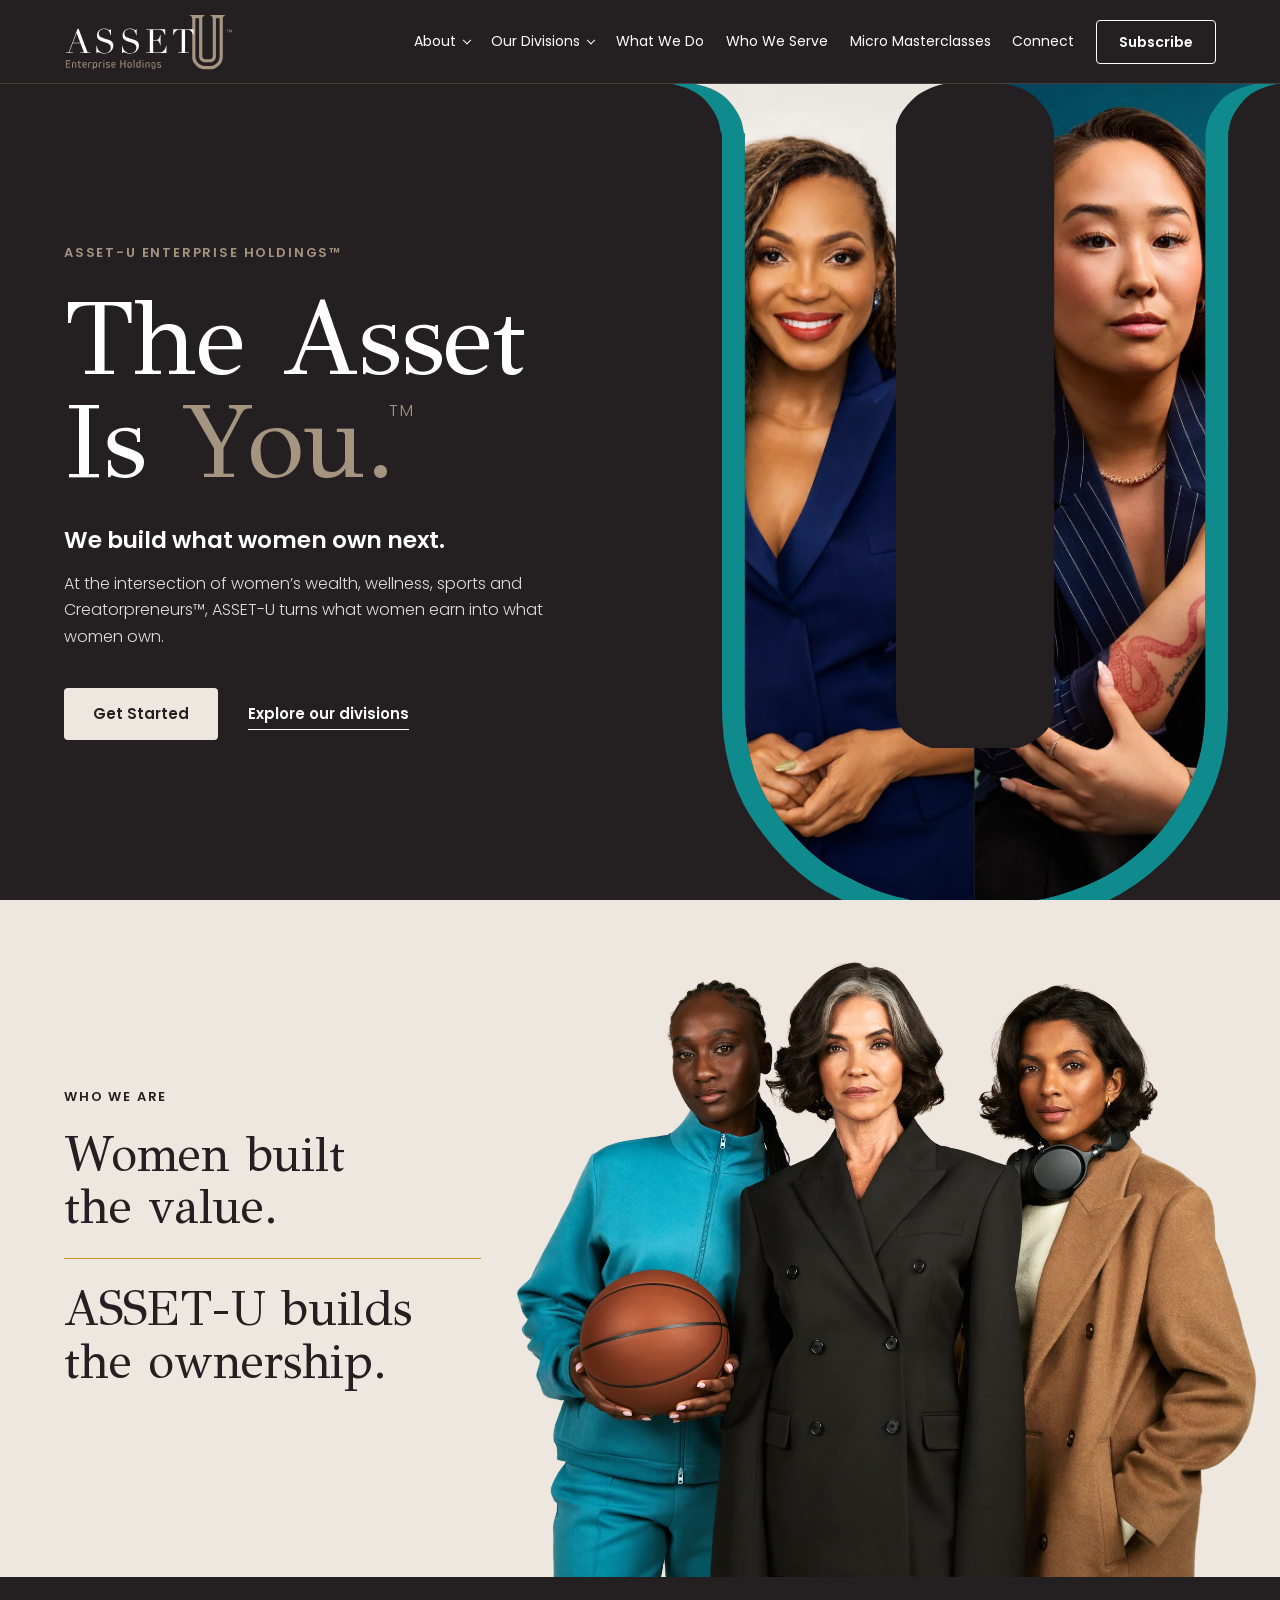
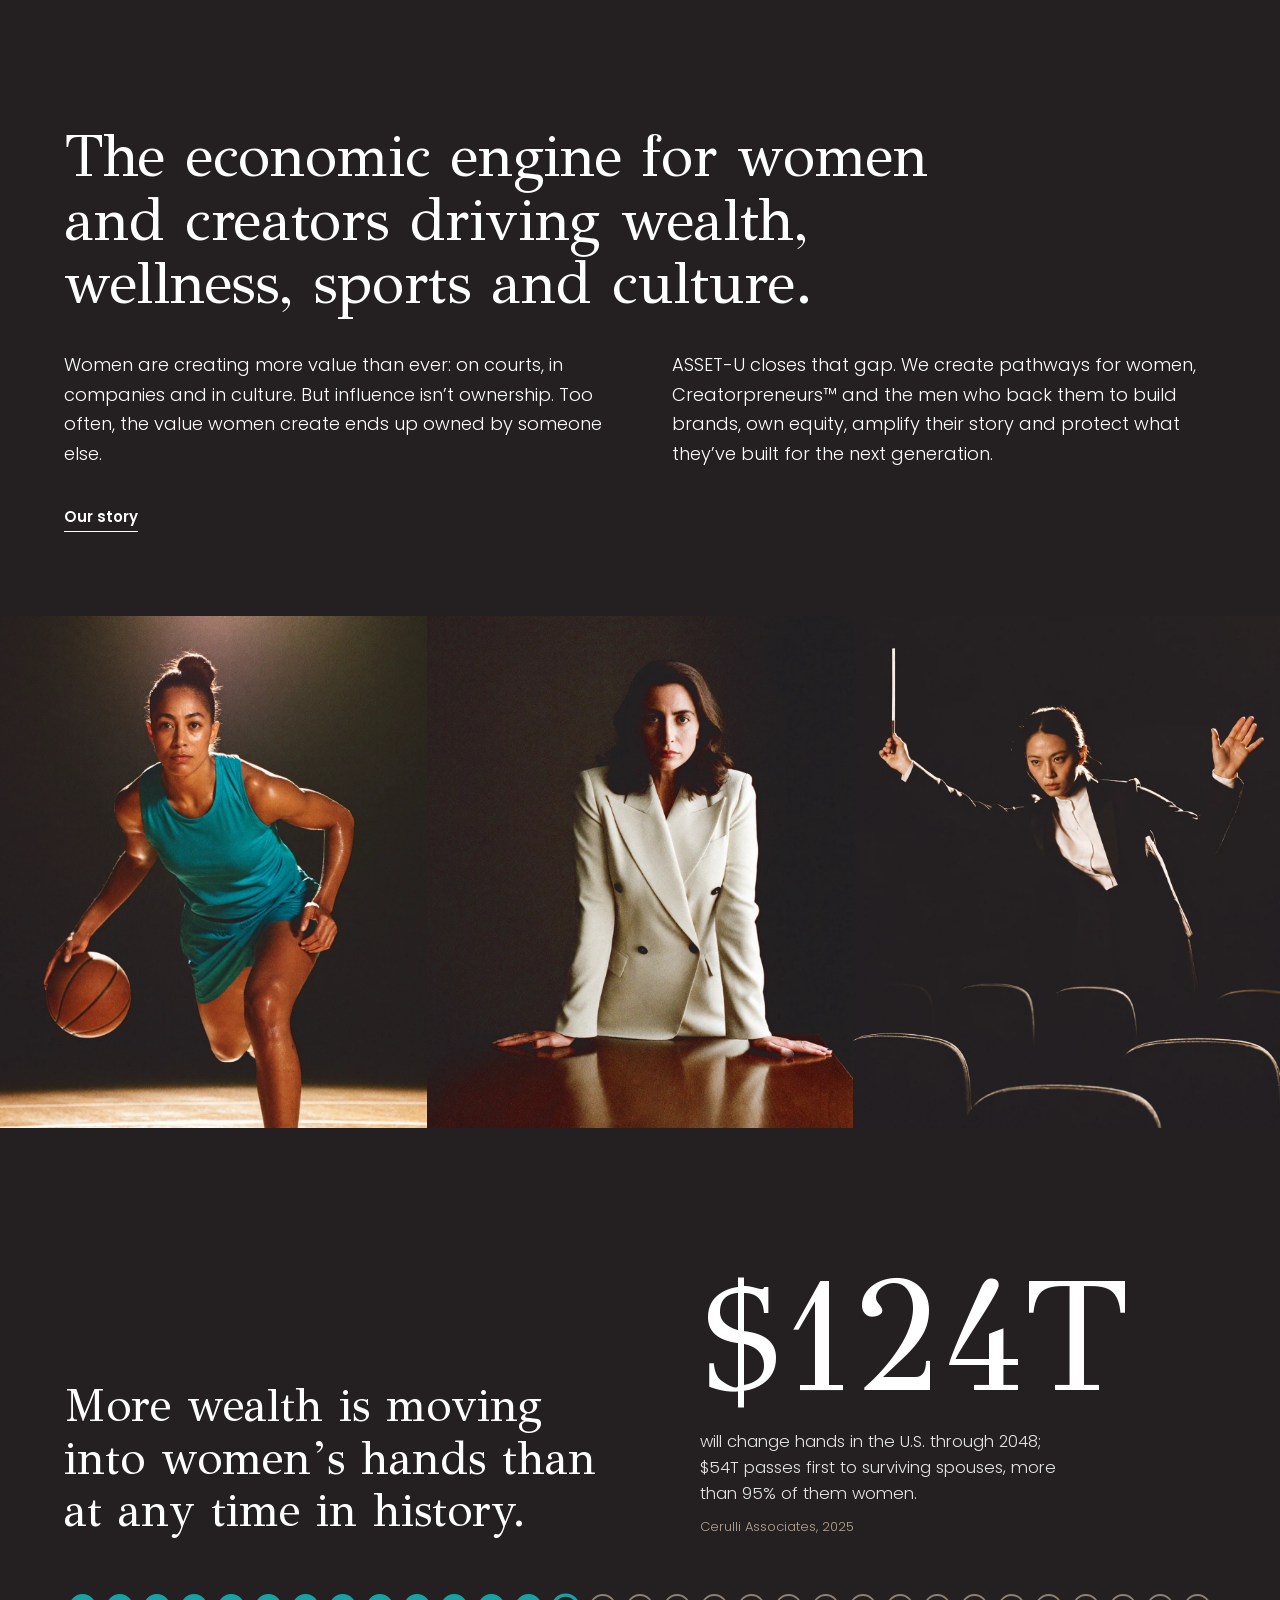
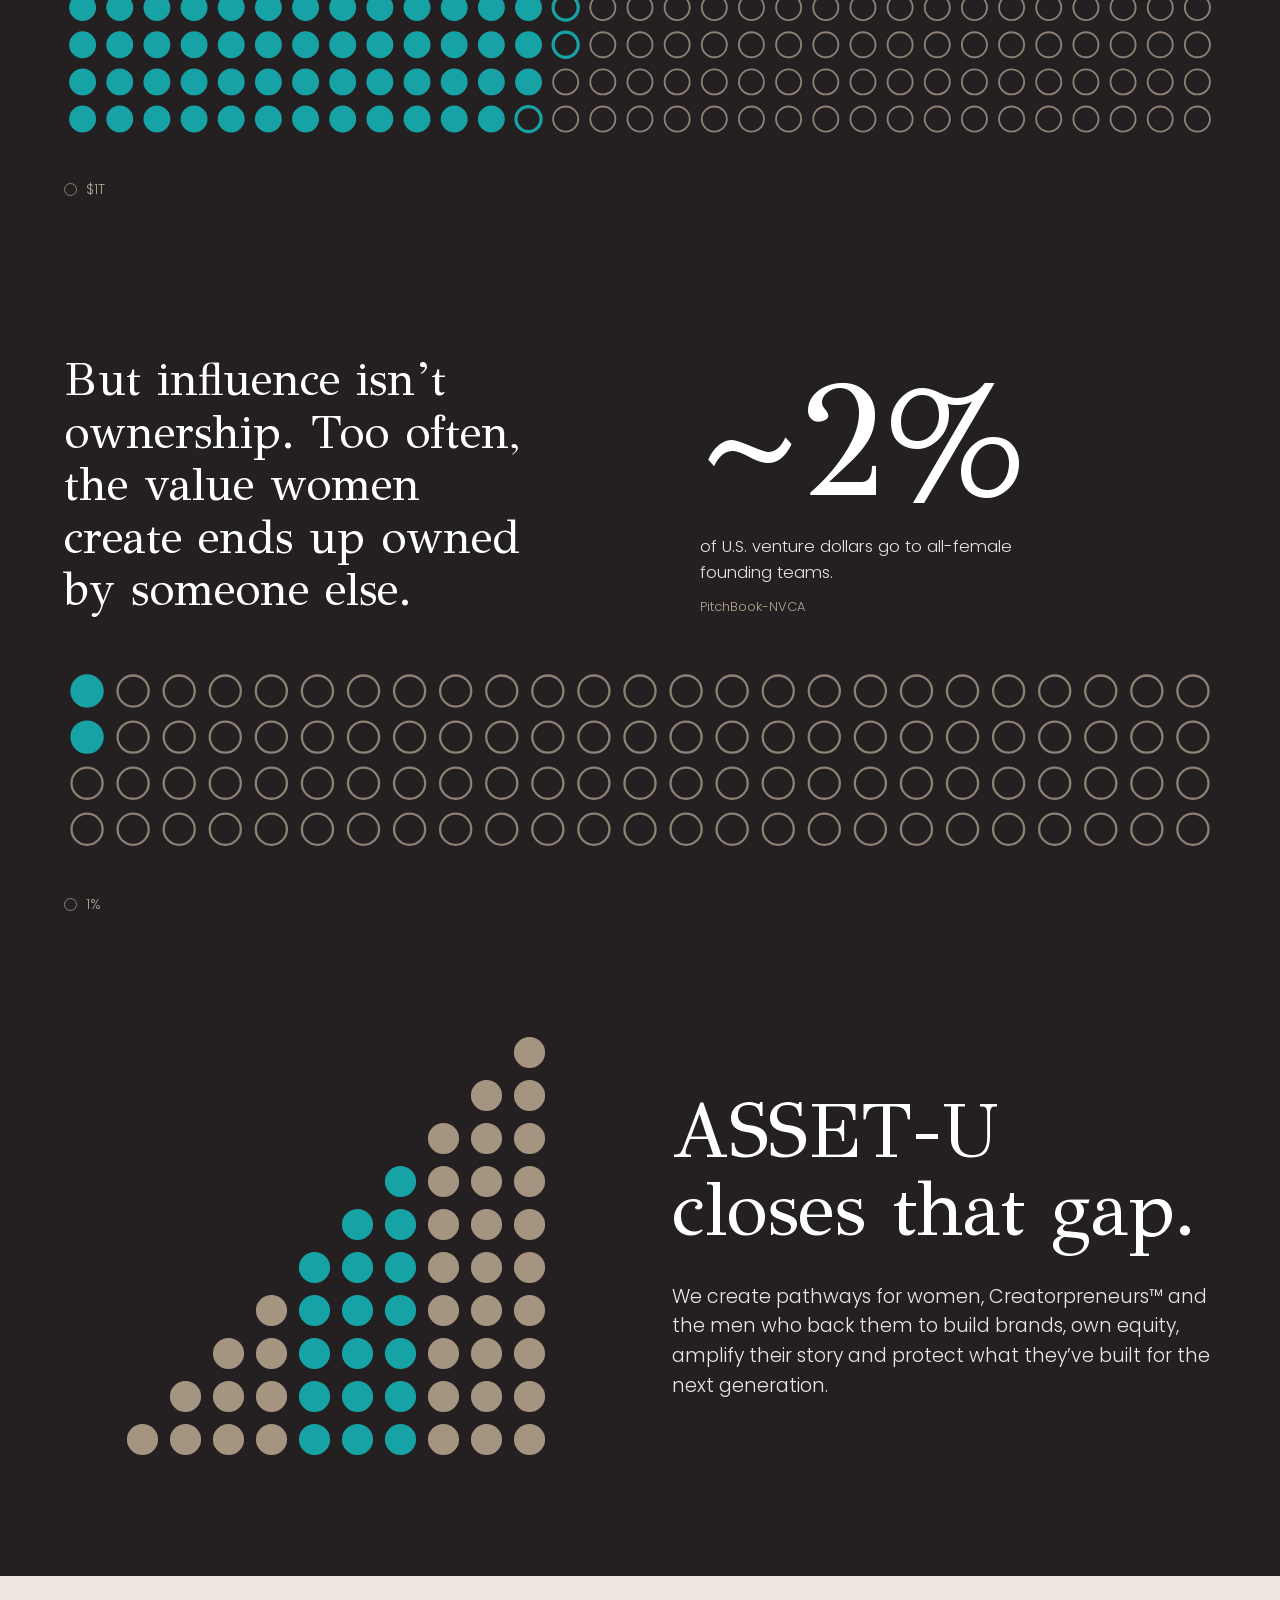
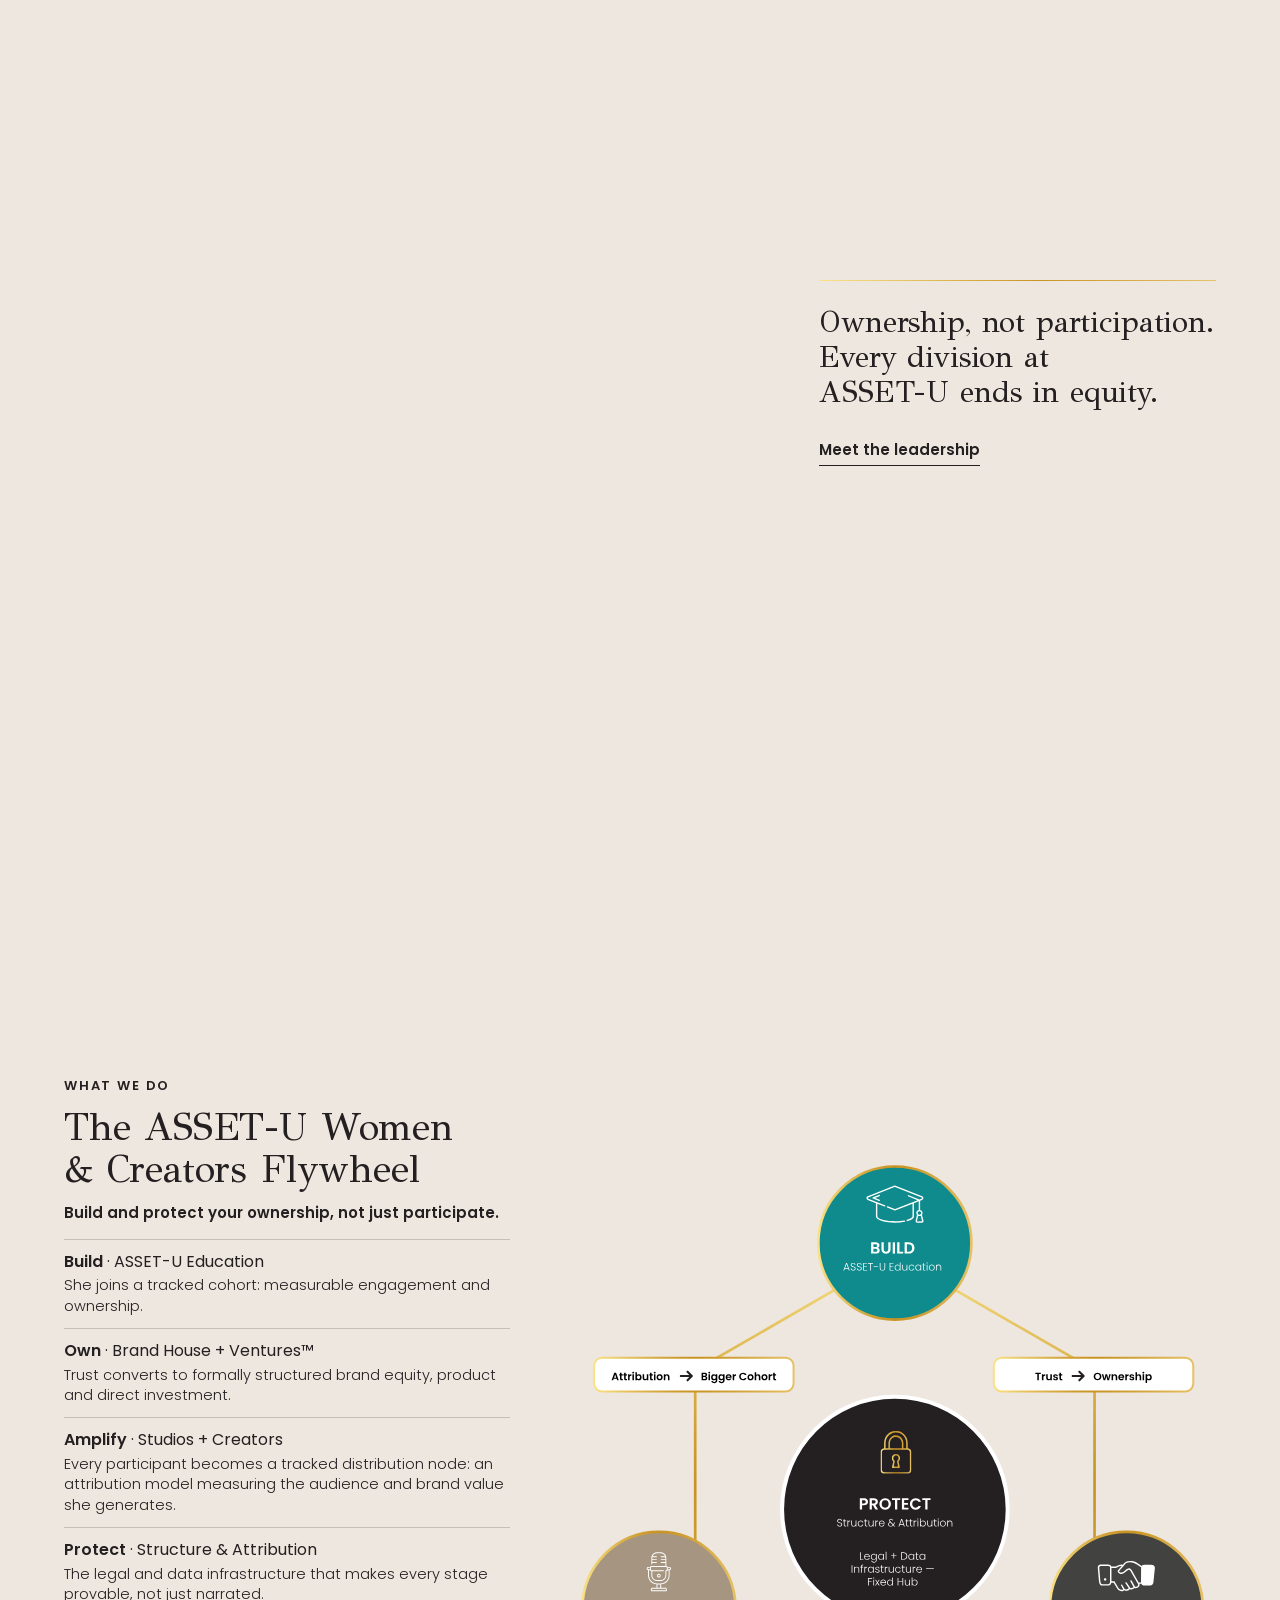
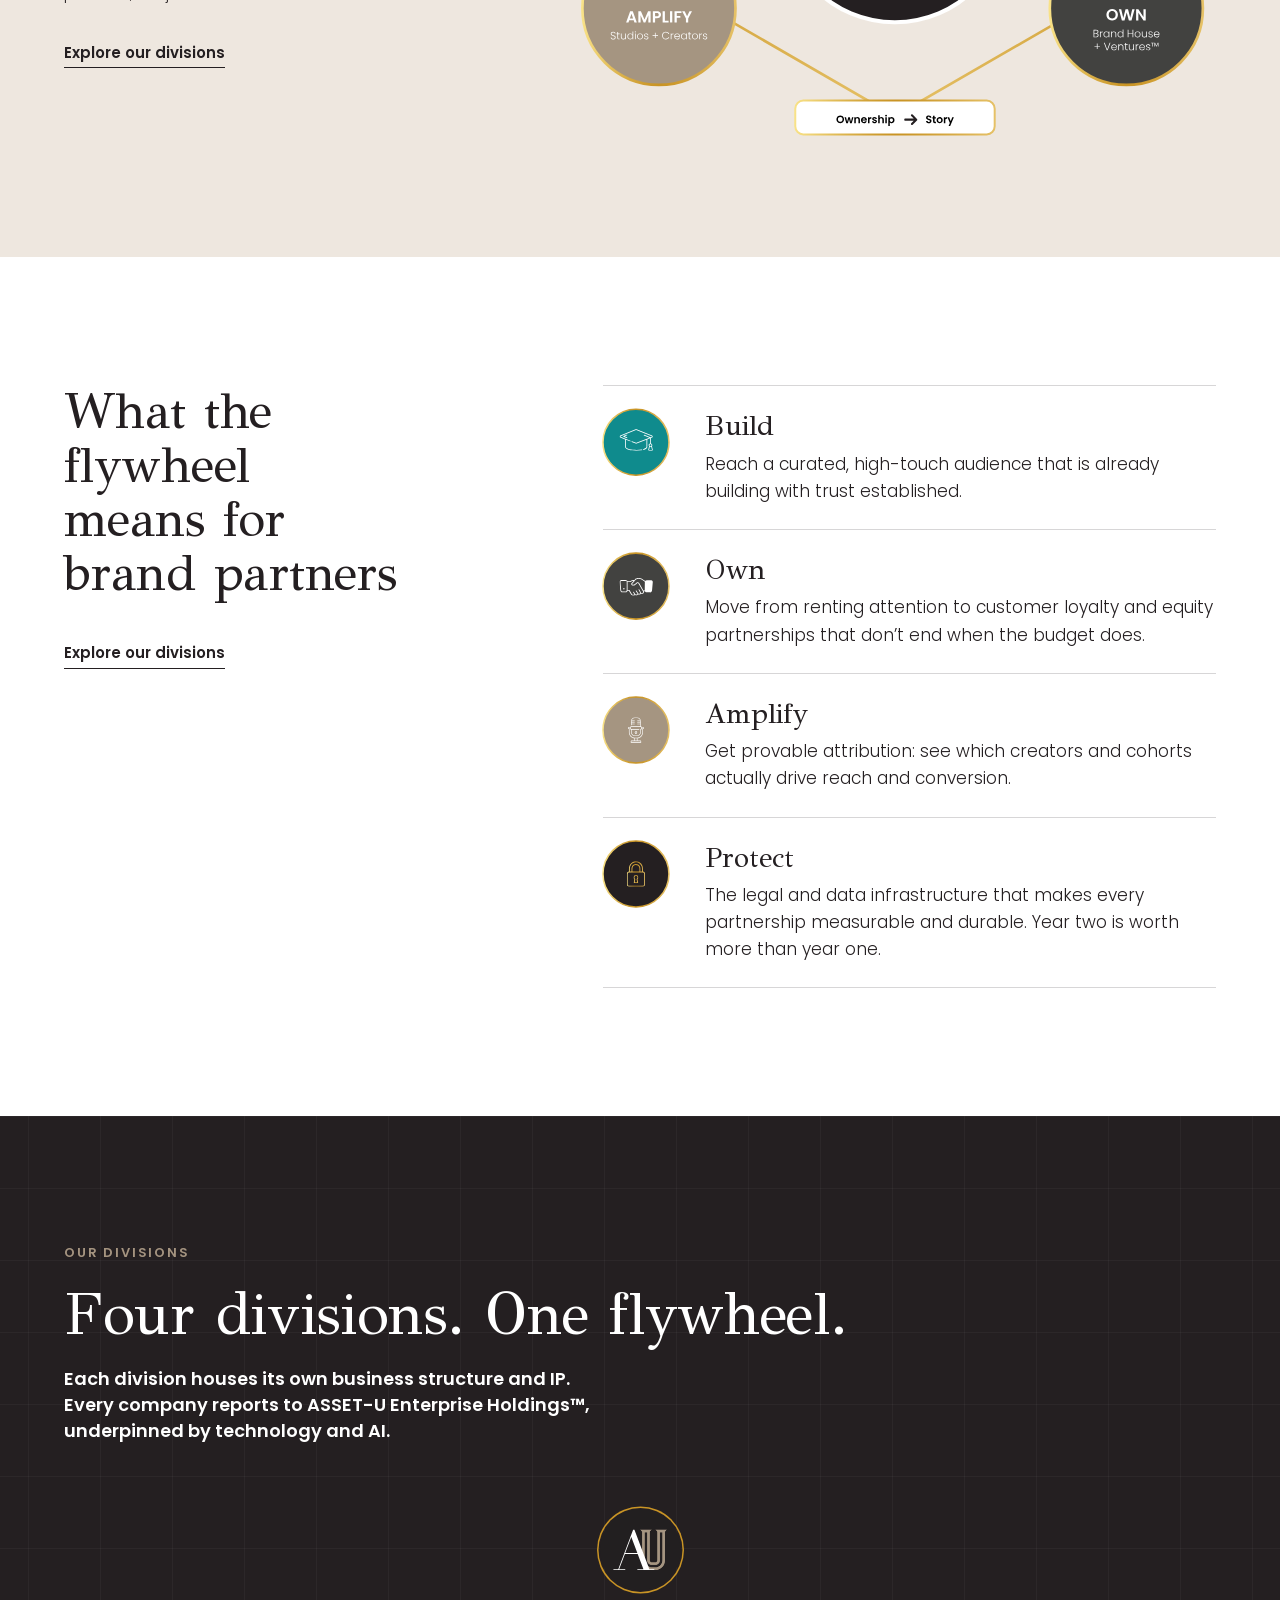
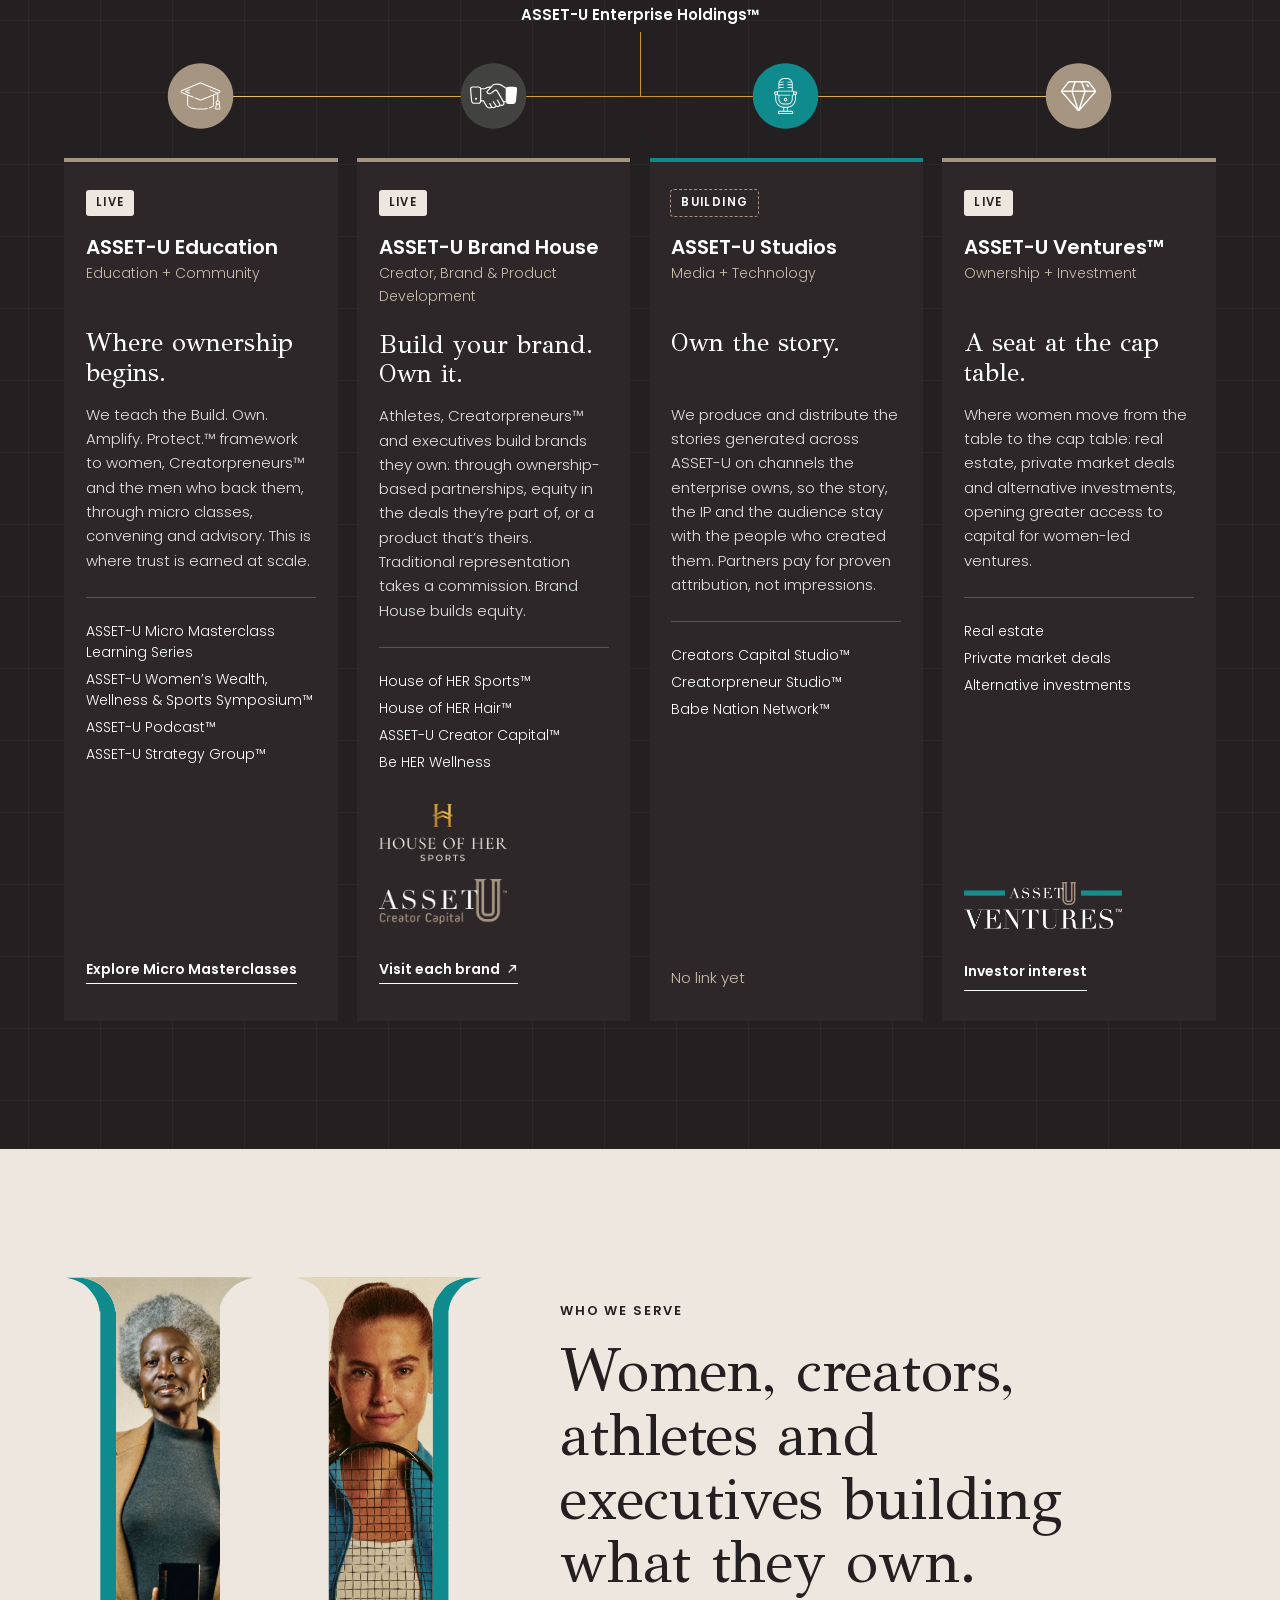
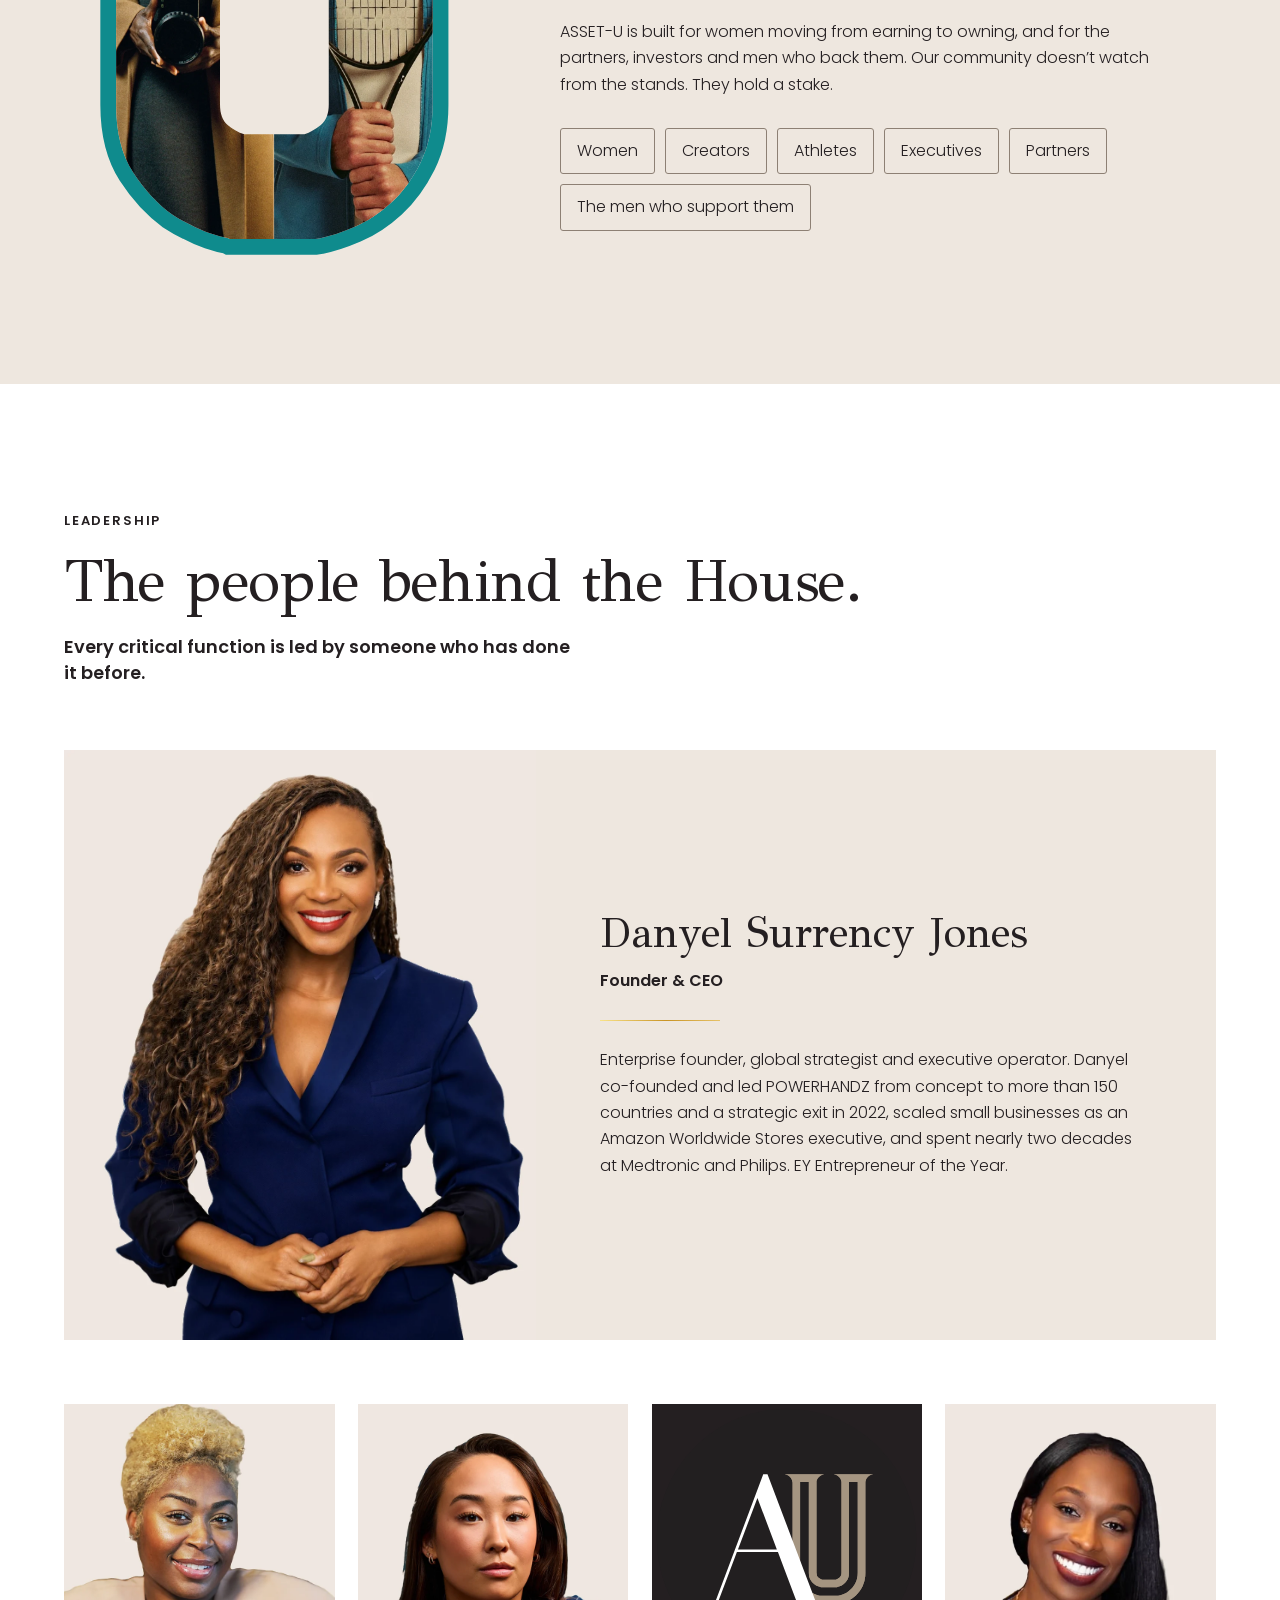
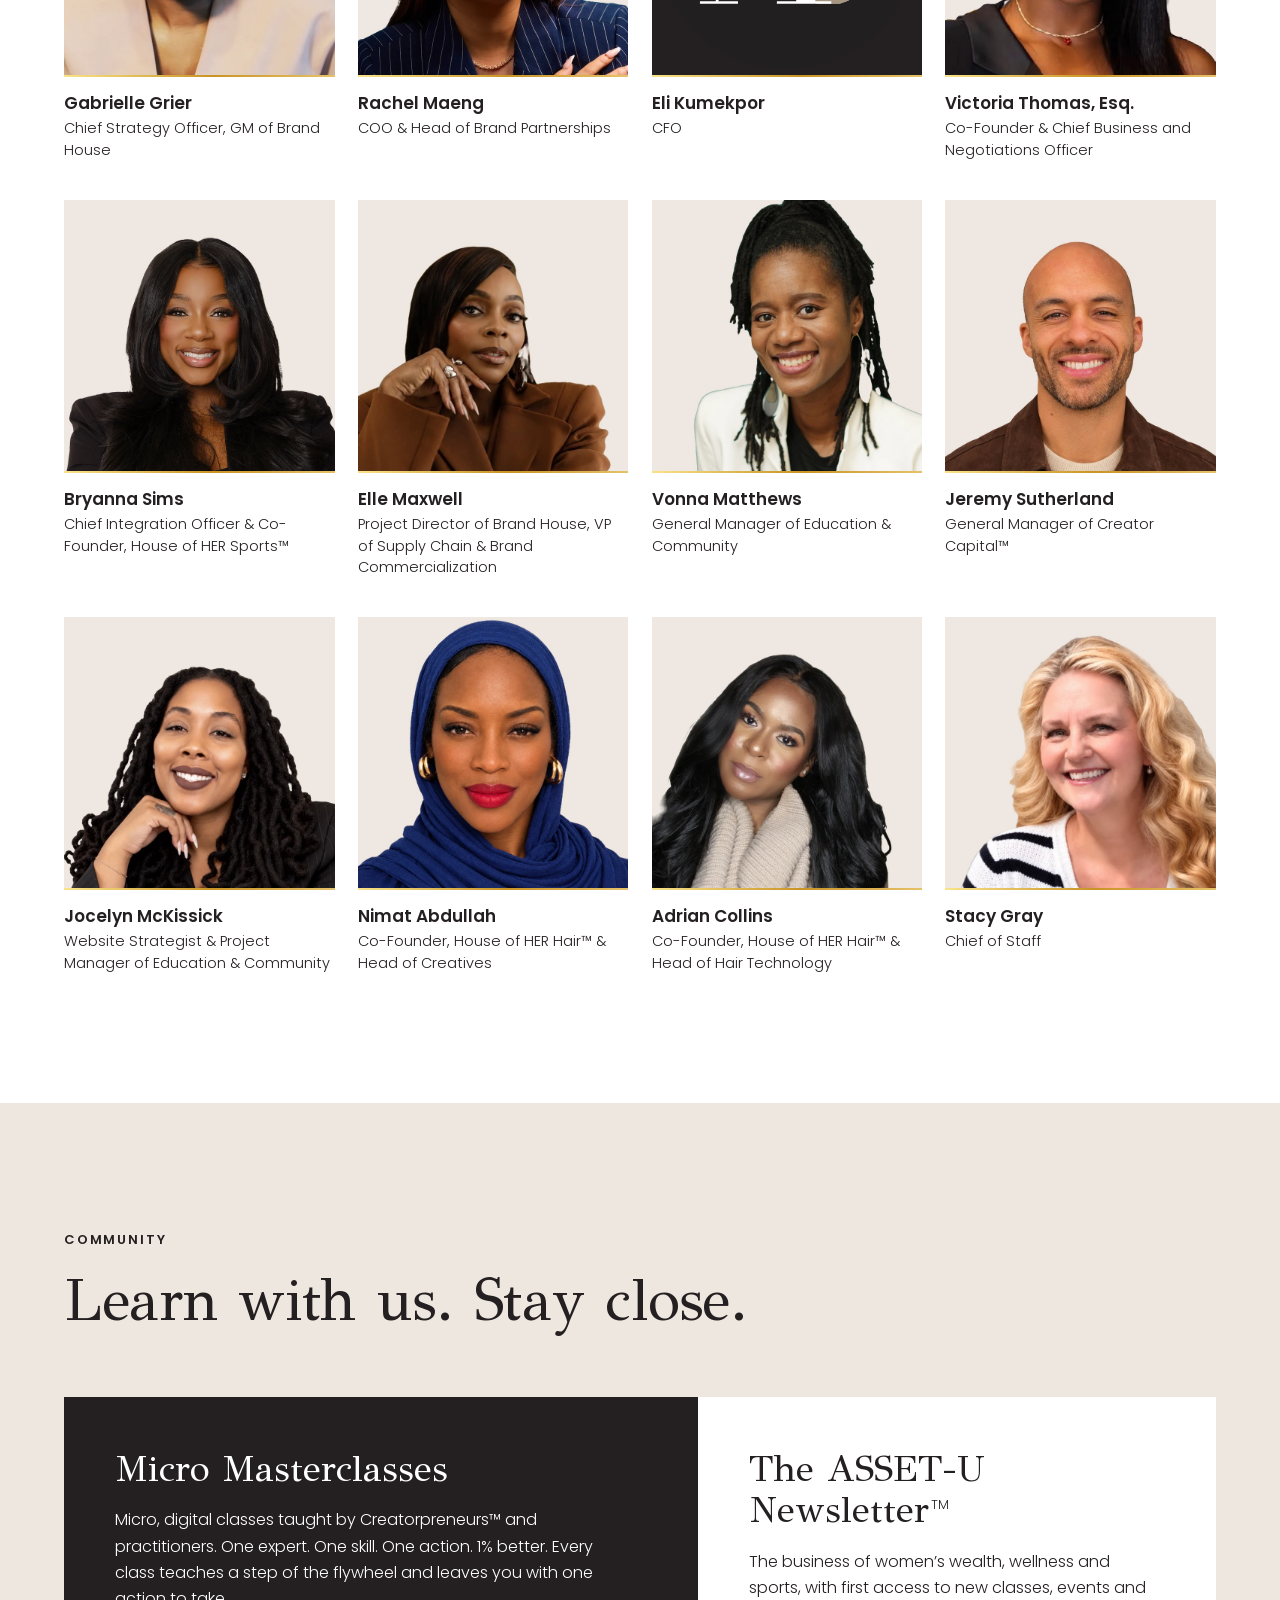
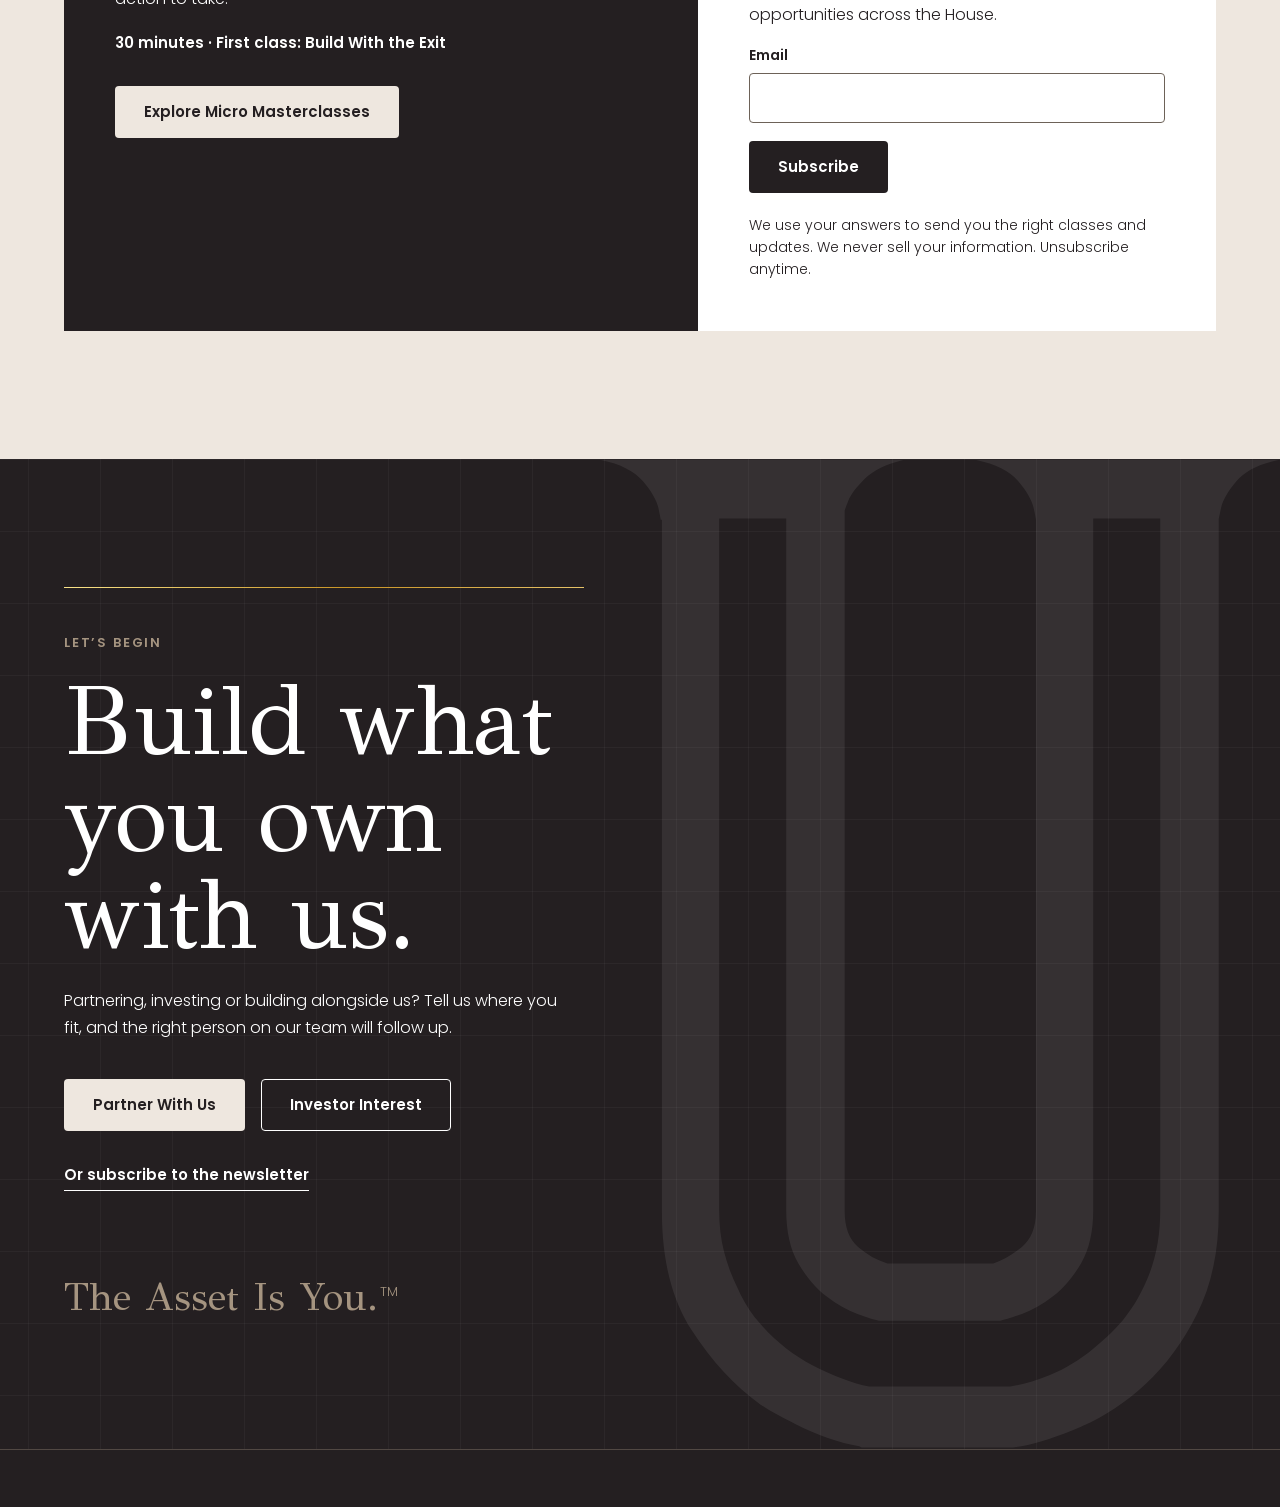
==== commit 9b3a06dd: "Story pictures: clean panels Co-Authored-By: Claude Opus 5.5 <noreply@anthropic.com>" ====
--- a/index.html
+++ b/index.html
@@ -9,14 +9,14 @@
 <meta name="twitter:card" content="summary_large_image"><meta name="twitter:image" content="https://taylormadecreative.github.io/asset-u-website-classic/img/og.jpg">
 <link rel="icon" href="img/au-favicon.svg" type="image/svg+xml"><link rel="apple-touch-icon" href="img/au-180.png">
 <link rel="preload" href="fonts/Poppins-300.woff2" as="font" type="font/woff2" crossorigin><link rel="preload" href="fonts/Poppins-600.woff2" as="font" type="font/woff2" crossorigin>
-<link rel="stylesheet" href="styles.css"><link rel="stylesheet" href="still.css?v=10"></head><body class="still"><a class="skip" href="#main">Skip to content</a><header class="nav dark"><div class="wrap"><a class="brand" href="./"><span class="lg"><svg role="img" aria-label="ASSET U Enterprise Holdings, back to top" xmlns="http://www.w3.org/2000/svg" viewBox="570 310 790 275"><defs><clipPath id="lga"><path d="M577.898 531H600v35h-22.102Zm0 0"/></clipPath><clipPath id="lgb"><path d="M971 539h20v35.691h-20Zm0 0"/></clipPath><clipPath id="lgc"><path d="M1327 389h15.148v16H1327Zm0 0"/></clipPath><clipPath id="lgd"><path d="M577.898 386H692v113H577.898Zm0 0"/></clipPath></defs><g clip-path="url(#lga)"><path fill="#A69581" d="M595.926 546.441c.617 0 .976.36.976.973v2.102c0 .613-.359.972-.976.972H582.46v11.114h15.719c.617 0 .972.355.972.968v2.102c0 .613-.355.973-.972.973h-19.356c-.613 0-.972-.36-.972-.973v-32.059c0-.613.359-.972.972-.972h19.356c.617 0 .972.359.972.972v2.102c0 .617-.355.972-.972.972h-15.72v10.754Zm0 0"/></g><path fill="#A69581" d="M621.79 549.617c0-4.3-1.642-6.246-5.227-6.246-3.583 0-5.223 1.945-5.223 6.246v15.055c0 .613-.36.973-.973.973h-2.304c-.614 0-.973-.36-.973-.973v-15.516c0-6.144 3.328-9.472 9.472-9.472 6.149 0 9.477 3.328 9.477 9.472v15.516c0 .613-.36.973-.976.973h-2.301c-.617 0-.973-.36-.973-.973ZM648.977 564.059c.207.562.05.921-.461 1.226-1.125.617-2.61.973-4.504.973-5.223 0-7.887-2.762-7.887-8.09v-14.184h-2.664c-.613 0-.973-.359-.973-.972v-1.742c0-.614.36-.973.973-.973h2.664v-5.79c0-.612.36-.972.973-.972h2.304c.614 0 .973.36.973.973v5.789h6.965c.613 0 .972.36.972.973v1.742c0 .613-.359.972-.972.972h-6.965v14.082c0 2.97 1.434 4.508 4.098 4.508.972 0 1.793-.207 2.558-.617.668-.36 1.13-.203 1.332.41ZM669.719 549.82c0-4.453-1.692-6.449-5.328-6.449-3.633 0-5.325 1.996-5.325 6.45v1.077h10.653Zm4.043-.46v4.097c0 .613-.356.973-.973.973h-13.723v1.484c0 4.66 1.895 6.66 6.196 6.66 2.047 0 3.586-.668 5.172-2.101.46-.461.972-.41 1.382.101l1.024 1.281c.36.461.36.973-.05 1.383-2.048 1.996-4.712 3.02-7.68 3.02-6.762 0-10.294-3.278-10.294-9.934v-6.965c0-6.297 3.329-9.675 9.473-9.675s9.473 3.379 9.473 9.675M681.547 548.953c0-6.098 2.918-9.27 8.5-9.27 2.203 0 4.148.512 5.683 1.536.512.36.668.82.31 1.383l-.872 1.484c-.36.562-.82.617-1.383.258-1.023-.617-2.152-.973-3.328-.973-3.176 0-4.66 1.793-4.66 5.633v15.668c0 .613-.36.973-.973.973h-2.304c-.618 0-.973-.36-.973-.973ZM717.035 549.77c0-4.352-1.691-6.399-5.379-6.399-3.738 0-5.43 2.047-5.43 6.399v6.351c0 4.3 1.794 6.453 5.43 6.453 3.688 0 5.38-2.05 5.38-6.453Zm4.25-.41v7.222c0 6.297-3.125 9.676-8.96 9.676-2.665 0-4.712-.871-5.993-2.559h-.105v9.168c0 .613-.356.973-.973.973h-2.305c-.613 0-.972-.36-.972-.973V549.36c0-6.297 3.382-9.68 9.68-9.68 6.25 0 9.628 3.384 9.628 9.68M729.527 548.953c0-6.098 2.918-9.27 8.5-9.27 2.203 0 4.149.512 5.684 1.536.512.36.668.82.309 1.383l-.872 1.484c-.359.562-.82.617-1.382.258-1.024-.617-2.149-.973-3.328-.973-3.176 0-4.66 1.793-4.66 5.633v15.668c0 .613-.36.973-.973.973H730.5c-.613 0-.973-.36-.973-.973ZM751.957 565.645c-.617 0-.973-.36-.973-.973V541.27c0-.614.356-.973.973-.973h2.305c.613 0 .972.36.972.973v23.402c0 .613-.359.973-.972.973Zm-1.535-32.723c0-1.586 1.125-2.715 2.66-2.715 1.59 0 2.715 1.129 2.715 2.715 0 1.539-1.125 2.664-2.715 2.664-1.535 0-2.66-1.125-2.66-2.664M772.336 566.258c-3.992 0-6.863-.922-9.164-2.969-.41-.41-.41-.871-.05-1.332l1.073-1.434c.41-.511.871-.511 1.383-.101 1.586 1.383 3.84 2.152 6.348 2.152 3.125 0 4.918-1.383 4.918-3.894 0-2.254-1.383-3.328-5.582-3.942-5.942-.87-7.989-3.074-7.989-7.476 0-4.61 3.532-7.582 9.012-7.582 2.817 0 5.531.77 7.426 2.152.512.41.562.871.207 1.383l-.977 1.433c-.355.512-.816.567-1.382.157-1.329-.922-3.02-1.434-4.864-1.434-3.379 0-5.172 1.383-5.172 3.89 0 2.048 1.332 3.071 5.375 3.637 6.043.817 8.196 3.172 8.196 7.782 0 4.66-3.38 7.578-8.758 7.578M802.445 549.82c0-4.453-1.687-6.449-5.324-6.449s-5.324 1.996-5.324 6.45v1.077h10.648Zm4.047-.46v4.097c0 .613-.36.973-.972.973h-13.723v1.484c0 4.66 1.894 6.66 6.195 6.66 2.047 0 3.582-.668 5.172-2.101.461-.461.973-.41 1.383.101l1.023 1.281c.36.461.36.973-.05 1.383-2.047 1.996-4.711 3.02-7.684 3.02-6.758 0-10.29-3.278-10.29-9.934v-6.965c0-6.297 3.329-9.675 9.474-9.675s9.472 3.379 9.472 9.675M852.527 564.672c0 .613-.359.973-.972.973h-2.664c-.614 0-.973-.36-.973-.973v-14.235h-14.594v14.235c0 .613-.355.973-.972.973h-2.664c-.614 0-.973-.36-.973-.973v-32.059c0-.613.36-.972.972-.972h2.665c.617 0 .972.359.972.972v13.778h14.594v-13.778c0-.613.36-.972.973-.972h2.664c.613 0 .972.359.972.972ZM876.7 549.82c0-4.402-1.692-6.449-5.43-6.449-3.688 0-5.375 2.047-5.375 6.45v6.35c0 4.352 1.687 6.403 5.375 6.403 3.738 0 5.43-2.05 5.43-6.402Zm4.25-.46v7.273c0 6.246-3.384 9.625-9.68 9.625-6.247 0-9.63-3.38-9.63-9.625v-7.274c0-6.297 3.383-9.675 9.63-9.675 6.296 0 9.68 3.379 9.68 9.675M890.422 565.645c-.617 0-.973-.36-.973-.973v-33.899c0-.617.356-.972.973-.972h2.3c.618 0 .977.355.977.972v33.899c0 .613-.36.973-.976.973ZM917.254 549.82c0-4.3-1.793-6.449-5.43-6.449-3.687 0-5.375 2.047-5.375 6.45v6.35c0 4.352 1.688 6.403 5.375 6.403 3.739 0 5.43-2.05 5.43-6.402Zm3.277-20.02c.614 0 .973.356.973.973v25.809c0 6.297-3.379 9.676-9.68 9.676-6.246 0-9.625-3.38-9.625-9.676v-7.223c0-6.297 3.121-9.675 8.961-9.675 2.664 0 4.711.87 5.992 2.558h.102v-11.469c0-.617.36-.972.973-.972ZM931.64 565.645c-.613 0-.972-.36-.972-.973V541.27c0-.614.36-.973.973-.973h2.304c.617 0 .973.36.973.973v23.402c0 .613-.356.973-.973.973Zm-1.535-32.723c0-1.586 1.125-2.715 2.665-2.715 1.585 0 2.714 1.129 2.714 2.715 0 1.539-1.129 2.664-2.714 2.664-1.54 0-2.665-1.125-2.665-2.664M958.781 549.617c0-4.3-1.636-6.246-5.222-6.246s-5.223 1.945-5.223 6.246v15.055c0 .613-.36.973-.973.973h-2.304c-.614 0-.973-.36-.973-.973v-15.516c0-6.144 3.328-9.472 9.473-9.472 6.144 0 9.472 3.328 9.472 9.472v15.516c0 .613-.355.973-.972.973h-2.305c-.613 0-.973-.36-.973-.973Zm0 0"/><g clip-path="url(#lgb)"><path fill="#A69581" d="M986.332 555.3v-5.53c0-4.352-1.691-6.399-5.43-6.399-3.687 0-5.375 2.047-5.375 6.399v5.53c0 4.403 1.688 6.454 5.375 6.454 3.637 0 5.43-2.152 5.43-6.453m4.25-5.942v16.032c0 5.632-3.637 9.062-9.629 9.062-3.379 0-6.195-.973-8.293-2.816q-.69-.615-.156-1.383l.973-1.383c.359-.562.82-.613 1.332-.152 1.691 1.383 3.586 2.047 5.89 2.047 3.688 0 5.633-2.047 5.633-5.684v-2.203h-.102c-1.28 1.691-3.328 2.562-5.992 2.562-5.836 0-8.96-3.382-8.96-9.68v-6.402c0-6.297 3.378-9.675 9.624-9.675 6.301 0 9.68 3.379 9.68 9.675"/></g><path fill="#A69581" d="M1007.43 566.258c-3.996 0-6.864-.922-9.168-2.969-.41-.41-.41-.871-.051-1.332l1.074-1.434c.41-.511.871-.511 1.383-.101 1.59 1.383 3.84 2.152 6.352 2.152 3.125 0 4.914-1.383 4.914-3.894 0-2.254-1.38-3.328-5.579-3.942-5.94-.87-7.992-3.074-7.992-7.476 0-4.61 3.535-7.582 9.016-7.582 2.816 0 5.531.77 7.426 2.152.511.41.562.871.203 1.383l-.973 1.433c-.36.512-.82.567-1.383.157-1.332-.922-3.02-1.434-4.863-1.434-3.383 0-5.172 1.383-5.172 3.89 0 2.048 1.328 3.071 5.375 3.637 6.043.817 8.196 3.172 8.196 7.782 0 4.66-3.383 7.578-8.758 7.578M1320.824 403.676c0 .258-.148.406-.406.406h-1.117c-.258 0-.406-.148-.406-.406v-12.153h-3.5c-.258 0-.41-.152-.41-.41v-.879c0-.257.152-.406.41-.406h8.953c.257 0 .406.149.406.406v.88c0 .257-.149.41-.406.41h-3.524Zm0 0"/><g clip-path="url(#lgc)"><path fill="#A69581" d="M1341.742 389.828c.258 0 .406.149.406.406v13.442c0 .258-.148.406-.406.406h-1.117c-.258 0-.41-.148-.41-.406v-11.121h-.043l-4.184 11.207a.465.465 0 0 1-.472.32h-.989c-.238 0-.386-.105-.472-.32l-4.188-11.207h-.043v11.12c0 .259-.152.407-.406.407h-1.074c-.258 0-.41-.148-.41-.406v-13.442c0-.257.152-.406.41-.406h2.168c.234 0 .386.106.472.32l4.059 11.059h.043l4.059-11.059c.085-.214.234-.32.472-.32Zm0 0"/></g><path class="lu" fill="#A69581" d="M1284.777 513.324v-174.34h-16.898v174.34c0 5.531-1.031 10.04-3.074 13.52q-3.077 5.226-7.067 8.297c-2.664 2.043-5.277 3.53-7.836 4.453q-3.841 1.382-5.375 1.691h-30.722q-1.542-.31-5.375-1.691c-2.567-.922-5.176-2.41-7.836-4.453-2.664-2.047-5.024-4.813-7.067-8.297-2.05-3.48-3.07-7.989-3.07-13.52v-174.34h-16.902v174.34c0 3.895.41 7.426 1.23 10.602a45.6 45.6 0 0 0 3.38 9.062q1.534 3.685 4.3 7.371c4.3 5.328 9.164 9.371 14.594 12.137 5.425 2.77 10.187 4.559 14.285 5.379h35.64c2.868-.414 6.196-1.383 9.985-2.918 3.789-1.539 7.422-3.742 10.91-6.605a113 113 0 0 0 3.684-3.227 45 45 0 0 0 3.687-3.84c2.867-3.488 5.172-7.531 6.914-12.137 1.738-4.609 2.613-9.878 2.613-15.824m-46.394-189.086h76.195c-4.918 1.028-8.45 2.817-10.601 5.38-2.149 2.562-3.43 4.773-3.84 6.616q-.615 2.767-.614 3.075v174.57c0 9.84-1.796 18.351-5.378 25.527q-5.38 10.76-13.055 17.84c-5.121 4.707-10.555 8.297-16.285 10.762-5.739 2.457-10.754 4.101-15.055 4.922l-2.148.308h-38.098l-.617-.308c-2.457-.414-5.176-1.13-8.14-2.153q-4.46-1.545-9.063-4a57 57 0 0 1-7.68-4.304q-9.836-7.08-17.363-18.762c-5.02-7.793-7.524-17.738-7.524-29.832v-174.57h-.308q-.002-.307-.614-3.075c-.414-1.843-1.691-4.054-3.843-6.617-2.149-2.562-5.684-4.351-10.598-5.379h76.195c-4.3 1.028-7.527 2.61-9.676 4.762q-3.228 3.223-4.148 5.527-.926 2.309-.926 2.614v176.492q-.002 6.145 3.383 9.062 3.377 2.924 7.375 4.149h26.727q3.686-1.226 7.218-4.149 3.535-2.917 3.535-9.062v-174.34q-.001-.306-.617-3.074c-.41-1.844-1.687-4.04-3.84-6.606-2.148-2.558-5.683-4.347-10.597-5.375"/><g clip-path="url(#lgd)"><path fill="#FFF" d="m627.73 406.629-16.882 44.66h33.761Zm-49.878 89.473h13.503l41.438-109.887h3.684l41.742 109.887h13.66v2.148h-47.27v-2.148h17.036l-16.114-42.664h-35.605l-16.114 42.664h17.036v2.148h-32.996Zm0 0"/></g><path fill="#FFF" d="M718.582 465.254h1.688q1.687 8.286 4.375 13.965c1.789 3.785 3.761 6.906 5.906 9.36 2.152 2.456 4.398 4.35 6.754 5.679 2.351 1.332 4.73 2.3 7.136 2.918q3.603.92 6.907 1.074 3.298.152 6.215.152c5.421 0 9.875-.82 13.351-2.457 3.48-1.632 6.242-3.707 8.29-6.215 2.042-2.503 3.476-5.218 4.296-8.132q1.226-4.372 1.227-8.059 0-5.368-1.993-9.207c-1.332-2.559-3.02-4.73-5.066-6.523a28.4 28.4 0 0 0-6.676-4.372c-2.406-1.128-4.68-1.996-6.832-2.609l-17.648-5.375c-8.285-2.555-14.555-5.93-18.797-10.129q-6.37-6.288-6.371-16.879 0-6.906 2.457-12.816 2.451-5.908 6.906-10.203c2.965-2.863 6.523-5.117 10.664-6.754q6.217-2.456 13.582-2.457 5.372 0 8.98.922 3.603.92 6.215 2.07l4.68 2.074q2.074.921 4.223.922 1.992 0 2.683-.539c.461-.355 1.098-1.254 1.918-2.687h2.149v27.78h-1.84a45.6 45.6 0 0 0-3.149-10.667q-2.226-5.14-5.753-9.055c-2.356-2.61-5.196-4.703-8.52-6.293-3.324-1.582-7.187-2.379-11.586-2.379-2.453 0-5.168.336-8.133 1a25.7 25.7 0 0 0-8.289 3.453q-3.837 2.456-6.367 6.446-2.53 3.992-2.531 10.129 0 4.91 1.992 8.363a19.4 19.4 0 0 0 5.145 5.832c2.093 1.586 4.449 2.914 7.058 3.988a91 91 0 0 0 7.902 2.84l18.57 5.832q2.914.924 7.368 2.457c2.969 1.024 5.855 2.559 8.672 4.606 2.812 2.046 5.219 4.753 7.21 8.132q2.994 5.063 2.993 12.891c0 4.813-.895 9.387-2.684 13.734a34.4 34.4 0 0 1-7.75 11.512q-5.063 4.987-12.277 7.98-7.217 2.994-16.27 2.993-3.224-.001-5.675-.078c-1.64-.051-3.172-.18-4.606-.383a124 124 0 0 1-4.297-.692q-2.15-.38-4.757-1.148a164 164 0 0 1-6.602-2.148q-3.528-1.23-6.137-1.23c-1.535 0-2.586.308-3.144.921q-.851.921-1.461 2.457h-2.301ZM836.293 465.254h1.687q1.687 8.286 4.372 13.965 2.688 5.678 5.91 9.36 3.221 3.685 6.754 5.679c2.351 1.332 4.73 2.3 7.136 2.918q3.603.92 6.907 1.074c2.195.102 4.27.152 6.214.152q8.132 0 13.352-2.457c3.477-1.632 6.238-3.707 8.29-6.215 2.042-2.503 3.476-5.218 4.296-8.132q1.225-4.372 1.226-8.059-.001-5.368-1.996-9.207c-1.332-2.559-3.02-4.73-5.062-6.523a28.6 28.6 0 0 0-6.676-4.372q-3.609-1.69-6.832-2.609l-17.648-5.375q-12.433-3.832-18.801-10.129-6.368-6.288-6.367-16.879c0-4.605.816-8.875 2.457-12.816 1.633-3.938 3.937-7.34 6.902-10.203 2.969-2.863 6.524-5.117 10.668-6.754q6.217-2.456 13.582-2.457c3.578 0 6.574.308 8.977.922q3.605.92 6.214 2.07l4.684 2.074q2.068.921 4.219.922 1.994 0 2.687-.539c.461-.355 1.098-1.254 1.918-2.687h2.149v27.78h-1.844a45.8 45.8 0 0 0-3.145-10.667q-2.226-5.14-5.753-9.055c-2.356-2.61-5.196-4.703-8.52-6.293-3.324-1.582-7.187-2.379-11.586-2.379-2.457 0-5.168.336-8.133 1a25.7 25.7 0 0 0-8.289 3.453q-3.837 2.456-6.367 6.446-2.536 3.992-2.535 10.129-.001 4.91 1.996 8.363a19.4 19.4 0 0 0 5.14 5.832q3.148 2.378 7.063 3.988a90 90 0 0 0 7.902 2.84l18.57 5.832q2.914.924 7.368 2.457 4.448 1.536 8.668 4.606c2.816 2.046 5.219 4.753 7.215 8.132q2.993 5.063 2.992 12.891c0 4.813-.899 9.387-2.684 13.734a34.4 34.4 0 0 1-7.75 11.512q-5.068 4.987-12.28 7.98-7.214 2.994-16.267 2.993-3.223-.001-5.68-.078a42 42 0 0 1-4.6-.383 123 123 0 0 1-4.298-.692c-1.437-.253-3.02-.636-4.761-1.148a162 162 0 0 1-6.598-2.148c-2.356-.82-4.399-1.23-6.137-1.23q-2.304 0-3.148.921-.846.921-1.457 2.457h-2.301ZM947.094 496.102h17.035V391.129h-17.035v-2.152h87.785v26.55h-1.688q-1.994-5.982-4.293-10.511c-1.539-3.016-3.378-5.575-5.527-7.672-2.148-2.098-4.707-3.656-7.676-4.684q-4.45-1.53-10.742-1.531h-25.476v47.422h9.976q5.061-.001 8.594-.922c2.351-.613 4.375-1.766 6.062-3.453q2.532-2.53 4.297-6.906 1.765-4.373 3.453-11.282h1.688v47.73h-1.688a251 251 0 0 0-2.226-8.593q-1.149-4.144-3.223-7.367-2.07-3.224-5.523-5.14c-2.301-1.282-5.297-1.919-8.977-1.919h-12.433v55.403h29.007q8.437 0 14.043-3.61c3.73-2.402 6.778-5.265 9.133-8.594 2.348-3.32 4.09-6.777 5.215-10.359 1.125-3.578 1.844-6.547 2.148-8.898h1.688v33.609h-93.617ZM1093.656 496.102h17.035V391.129h-8.898c-2.047 0-4.352.18-6.906.535q-3.837.539-7.75 2.992c-2.61 1.637-5.117 4.223-7.52 7.75q-3.61 5.298-6.219 14.656h-1.687v-28.085h93.312v28.086h-1.687q-2.614-9.359-6.219-14.657c-2.406-3.527-4.91-6.113-7.52-7.75s-5.195-2.633-7.75-2.992q-3.836-.534-6.906-.535h-8.902v104.973h17.04v2.148h-49.423Zm0 0"/></svg></span></a><button class="burger" aria-expanded="false" aria-controls="menu"><span></span><span></span><em class="sr">Menu</em></button><nav class="links" id="menu" aria-label="Main"><div class="it"><a href="about/" data-track="nav_click">About<i class="car" aria-hidden="true"></i></a><div class="drop"><a href="about/#our-story" data-track="nav_click">Our Story</a><a href="about/#team" data-track="nav_click">Team and Advisors</a></div></div><div class="it"><a href="our-divisions/" data-track="nav_click">Our Divisions<i class="car" aria-hidden="true"></i></a><div class="drop"><a href="our-divisions/#d1" data-track="nav_click">ASSET-U Education</a><a href="our-divisions/#d2" data-track="nav_click">ASSET-U Brand House</a><a href="our-divisions/#d3" data-track="nav_click">ASSET-U Studios</a><a href="our-divisions/#d4" data-track="nav_click">ASSET-U Ventures™</a></div></div><div class="it"><a href="what-we-do/" data-track="nav_click">What We Do</a></div><div class="it"><a href="who-we-serve/" data-track="nav_click">Who We Serve</a></div><div class="it"><a href="micro-masterclasses/" data-track="nav_click">Micro Masterclasses</a></div><div class="it"><a href="connect/" data-track="nav_click">Connect</a></div><a class="btn btn-line" href="connect/#subscribe" data-track="subscribe_click">Subscribe</a></nav></div></header><main id="main"><section class="hero dark"><div class="wrap"><div class="hero-copy"><p class="label fade"><span class="nb">ASSET-U</span> Enterprise Holdings™</p>
+<link rel="stylesheet" href="styles.css"><link rel="stylesheet" href="still.css?v=11"></head><body class="still"><a class="skip" href="#main">Skip to content</a><header class="nav dark"><div class="wrap"><a class="brand" href="./"><span class="lg"><svg role="img" aria-label="ASSET U Enterprise Holdings, back to top" xmlns="http://www.w3.org/2000/svg" viewBox="570 310 790 275"><defs><clipPath id="lga"><path d="M577.898 531H600v35h-22.102Zm0 0"/></clipPath><clipPath id="lgb"><path d="M971 539h20v35.691h-20Zm0 0"/></clipPath><clipPath id="lgc"><path d="M1327 389h15.148v16H1327Zm0 0"/></clipPath><clipPath id="lgd"><path d="M577.898 386H692v113H577.898Zm0 0"/></clipPath></defs><g clip-path="url(#lga)"><path fill="#A69581" d="M595.926 546.441c.617 0 .976.36.976.973v2.102c0 .613-.359.972-.976.972H582.46v11.114h15.719c.617 0 .972.355.972.968v2.102c0 .613-.355.973-.972.973h-19.356c-.613 0-.972-.36-.972-.973v-32.059c0-.613.359-.972.972-.972h19.356c.617 0 .972.359.972.972v2.102c0 .617-.355.972-.972.972h-15.72v10.754Zm0 0"/></g><path fill="#A69581" d="M621.79 549.617c0-4.3-1.642-6.246-5.227-6.246-3.583 0-5.223 1.945-5.223 6.246v15.055c0 .613-.36.973-.973.973h-2.304c-.614 0-.973-.36-.973-.973v-15.516c0-6.144 3.328-9.472 9.472-9.472 6.149 0 9.477 3.328 9.477 9.472v15.516c0 .613-.36.973-.976.973h-2.301c-.617 0-.973-.36-.973-.973ZM648.977 564.059c.207.562.05.921-.461 1.226-1.125.617-2.61.973-4.504.973-5.223 0-7.887-2.762-7.887-8.09v-14.184h-2.664c-.613 0-.973-.359-.973-.972v-1.742c0-.614.36-.973.973-.973h2.664v-5.79c0-.612.36-.972.973-.972h2.304c.614 0 .973.36.973.973v5.789h6.965c.613 0 .972.36.972.973v1.742c0 .613-.359.972-.972.972h-6.965v14.082c0 2.97 1.434 4.508 4.098 4.508.972 0 1.793-.207 2.558-.617.668-.36 1.13-.203 1.332.41ZM669.719 549.82c0-4.453-1.692-6.449-5.328-6.449-3.633 0-5.325 1.996-5.325 6.45v1.077h10.653Zm4.043-.46v4.097c0 .613-.356.973-.973.973h-13.723v1.484c0 4.66 1.895 6.66 6.196 6.66 2.047 0 3.586-.668 5.172-2.101.46-.461.972-.41 1.382.101l1.024 1.281c.36.461.36.973-.05 1.383-2.048 1.996-4.712 3.02-7.68 3.02-6.762 0-10.294-3.278-10.294-9.934v-6.965c0-6.297 3.329-9.675 9.473-9.675s9.473 3.379 9.473 9.675M681.547 548.953c0-6.098 2.918-9.27 8.5-9.27 2.203 0 4.148.512 5.683 1.536.512.36.668.82.31 1.383l-.872 1.484c-.36.562-.82.617-1.383.258-1.023-.617-2.152-.973-3.328-.973-3.176 0-4.66 1.793-4.66 5.633v15.668c0 .613-.36.973-.973.973h-2.304c-.618 0-.973-.36-.973-.973ZM717.035 549.77c0-4.352-1.691-6.399-5.379-6.399-3.738 0-5.43 2.047-5.43 6.399v6.351c0 4.3 1.794 6.453 5.43 6.453 3.688 0 5.38-2.05 5.38-6.453Zm4.25-.41v7.222c0 6.297-3.125 9.676-8.96 9.676-2.665 0-4.712-.871-5.993-2.559h-.105v9.168c0 .613-.356.973-.973.973h-2.305c-.613 0-.972-.36-.972-.973V549.36c0-6.297 3.382-9.68 9.68-9.68 6.25 0 9.628 3.384 9.628 9.68M729.527 548.953c0-6.098 2.918-9.27 8.5-9.27 2.203 0 4.149.512 5.684 1.536.512.36.668.82.309 1.383l-.872 1.484c-.359.562-.82.617-1.382.258-1.024-.617-2.149-.973-3.328-.973-3.176 0-4.66 1.793-4.66 5.633v15.668c0 .613-.36.973-.973.973H730.5c-.613 0-.973-.36-.973-.973ZM751.957 565.645c-.617 0-.973-.36-.973-.973V541.27c0-.614.356-.973.973-.973h2.305c.613 0 .972.36.972.973v23.402c0 .613-.359.973-.972.973Zm-1.535-32.723c0-1.586 1.125-2.715 2.66-2.715 1.59 0 2.715 1.129 2.715 2.715 0 1.539-1.125 2.664-2.715 2.664-1.535 0-2.66-1.125-2.66-2.664M772.336 566.258c-3.992 0-6.863-.922-9.164-2.969-.41-.41-.41-.871-.05-1.332l1.073-1.434c.41-.511.871-.511 1.383-.101 1.586 1.383 3.84 2.152 6.348 2.152 3.125 0 4.918-1.383 4.918-3.894 0-2.254-1.383-3.328-5.582-3.942-5.942-.87-7.989-3.074-7.989-7.476 0-4.61 3.532-7.582 9.012-7.582 2.817 0 5.531.77 7.426 2.152.512.41.562.871.207 1.383l-.977 1.433c-.355.512-.816.567-1.382.157-1.329-.922-3.02-1.434-4.864-1.434-3.379 0-5.172 1.383-5.172 3.89 0 2.048 1.332 3.071 5.375 3.637 6.043.817 8.196 3.172 8.196 7.782 0 4.66-3.38 7.578-8.758 7.578M802.445 549.82c0-4.453-1.687-6.449-5.324-6.449s-5.324 1.996-5.324 6.45v1.077h10.648Zm4.047-.46v4.097c0 .613-.36.973-.972.973h-13.723v1.484c0 4.66 1.894 6.66 6.195 6.66 2.047 0 3.582-.668 5.172-2.101.461-.461.973-.41 1.383.101l1.023 1.281c.36.461.36.973-.05 1.383-2.047 1.996-4.711 3.02-7.684 3.02-6.758 0-10.29-3.278-10.29-9.934v-6.965c0-6.297 3.329-9.675 9.474-9.675s9.472 3.379 9.472 9.675M852.527 564.672c0 .613-.359.973-.972.973h-2.664c-.614 0-.973-.36-.973-.973v-14.235h-14.594v14.235c0 .613-.355.973-.972.973h-2.664c-.614 0-.973-.36-.973-.973v-32.059c0-.613.36-.972.972-.972h2.665c.617 0 .972.359.972.972v13.778h14.594v-13.778c0-.613.36-.972.973-.972h2.664c.613 0 .972.359.972.972ZM876.7 549.82c0-4.402-1.692-6.449-5.43-6.449-3.688 0-5.375 2.047-5.375 6.45v6.35c0 4.352 1.687 6.403 5.375 6.403 3.738 0 5.43-2.05 5.43-6.402Zm4.25-.46v7.273c0 6.246-3.384 9.625-9.68 9.625-6.247 0-9.63-3.38-9.63-9.625v-7.274c0-6.297 3.383-9.675 9.63-9.675 6.296 0 9.68 3.379 9.68 9.675M890.422 565.645c-.617 0-.973-.36-.973-.973v-33.899c0-.617.356-.972.973-.972h2.3c.618 0 .977.355.977.972v33.899c0 .613-.36.973-.976.973ZM917.254 549.82c0-4.3-1.793-6.449-5.43-6.449-3.687 0-5.375 2.047-5.375 6.45v6.35c0 4.352 1.688 6.403 5.375 6.403 3.739 0 5.43-2.05 5.43-6.402Zm3.277-20.02c.614 0 .973.356.973.973v25.809c0 6.297-3.379 9.676-9.68 9.676-6.246 0-9.625-3.38-9.625-9.676v-7.223c0-6.297 3.121-9.675 8.961-9.675 2.664 0 4.711.87 5.992 2.558h.102v-11.469c0-.617.36-.972.973-.972ZM931.64 565.645c-.613 0-.972-.36-.972-.973V541.27c0-.614.36-.973.973-.973h2.304c.617 0 .973.36.973.973v23.402c0 .613-.356.973-.973.973Zm-1.535-32.723c0-1.586 1.125-2.715 2.665-2.715 1.585 0 2.714 1.129 2.714 2.715 0 1.539-1.129 2.664-2.714 2.664-1.54 0-2.665-1.125-2.665-2.664M958.781 549.617c0-4.3-1.636-6.246-5.222-6.246s-5.223 1.945-5.223 6.246v15.055c0 .613-.36.973-.973.973h-2.304c-.614 0-.973-.36-.973-.973v-15.516c0-6.144 3.328-9.472 9.473-9.472 6.144 0 9.472 3.328 9.472 9.472v15.516c0 .613-.355.973-.972.973h-2.305c-.613 0-.973-.36-.973-.973Zm0 0"/><g clip-path="url(#lgb)"><path fill="#A69581" d="M986.332 555.3v-5.53c0-4.352-1.691-6.399-5.43-6.399-3.687 0-5.375 2.047-5.375 6.399v5.53c0 4.403 1.688 6.454 5.375 6.454 3.637 0 5.43-2.152 5.43-6.453m4.25-5.942v16.032c0 5.632-3.637 9.062-9.629 9.062-3.379 0-6.195-.973-8.293-2.816q-.69-.615-.156-1.383l.973-1.383c.359-.562.82-.613 1.332-.152 1.691 1.383 3.586 2.047 5.89 2.047 3.688 0 5.633-2.047 5.633-5.684v-2.203h-.102c-1.28 1.691-3.328 2.562-5.992 2.562-5.836 0-8.96-3.382-8.96-9.68v-6.402c0-6.297 3.378-9.675 9.624-9.675 6.301 0 9.68 3.379 9.68 9.675"/></g><path fill="#A69581" d="M1007.43 566.258c-3.996 0-6.864-.922-9.168-2.969-.41-.41-.41-.871-.051-1.332l1.074-1.434c.41-.511.871-.511 1.383-.101 1.59 1.383 3.84 2.152 6.352 2.152 3.125 0 4.914-1.383 4.914-3.894 0-2.254-1.38-3.328-5.579-3.942-5.94-.87-7.992-3.074-7.992-7.476 0-4.61 3.535-7.582 9.016-7.582 2.816 0 5.531.77 7.426 2.152.511.41.562.871.203 1.383l-.973 1.433c-.36.512-.82.567-1.383.157-1.332-.922-3.02-1.434-4.863-1.434-3.383 0-5.172 1.383-5.172 3.89 0 2.048 1.328 3.071 5.375 3.637 6.043.817 8.196 3.172 8.196 7.782 0 4.66-3.383 7.578-8.758 7.578M1320.824 403.676c0 .258-.148.406-.406.406h-1.117c-.258 0-.406-.148-.406-.406v-12.153h-3.5c-.258 0-.41-.152-.41-.41v-.879c0-.257.152-.406.41-.406h8.953c.257 0 .406.149.406.406v.88c0 .257-.149.41-.406.41h-3.524Zm0 0"/><g clip-path="url(#lgc)"><path fill="#A69581" d="M1341.742 389.828c.258 0 .406.149.406.406v13.442c0 .258-.148.406-.406.406h-1.117c-.258 0-.41-.148-.41-.406v-11.121h-.043l-4.184 11.207a.465.465 0 0 1-.472.32h-.989c-.238 0-.386-.105-.472-.32l-4.188-11.207h-.043v11.12c0 .259-.152.407-.406.407h-1.074c-.258 0-.41-.148-.41-.406v-13.442c0-.257.152-.406.41-.406h2.168c.234 0 .386.106.472.32l4.059 11.059h.043l4.059-11.059c.085-.214.234-.32.472-.32Zm0 0"/></g><path class="lu" fill="#A69581" d="M1284.777 513.324v-174.34h-16.898v174.34c0 5.531-1.031 10.04-3.074 13.52q-3.077 5.226-7.067 8.297c-2.664 2.043-5.277 3.53-7.836 4.453q-3.841 1.382-5.375 1.691h-30.722q-1.542-.31-5.375-1.691c-2.567-.922-5.176-2.41-7.836-4.453-2.664-2.047-5.024-4.813-7.067-8.297-2.05-3.48-3.07-7.989-3.07-13.52v-174.34h-16.902v174.34c0 3.895.41 7.426 1.23 10.602a45.6 45.6 0 0 0 3.38 9.062q1.534 3.685 4.3 7.371c4.3 5.328 9.164 9.371 14.594 12.137 5.425 2.77 10.187 4.559 14.285 5.379h35.64c2.868-.414 6.196-1.383 9.985-2.918 3.789-1.539 7.422-3.742 10.91-6.605a113 113 0 0 0 3.684-3.227 45 45 0 0 0 3.687-3.84c2.867-3.488 5.172-7.531 6.914-12.137 1.738-4.609 2.613-9.878 2.613-15.824m-46.394-189.086h76.195c-4.918 1.028-8.45 2.817-10.601 5.38-2.149 2.562-3.43 4.773-3.84 6.616q-.615 2.767-.614 3.075v174.57c0 9.84-1.796 18.351-5.378 25.527q-5.38 10.76-13.055 17.84c-5.121 4.707-10.555 8.297-16.285 10.762-5.739 2.457-10.754 4.101-15.055 4.922l-2.148.308h-38.098l-.617-.308c-2.457-.414-5.176-1.13-8.14-2.153q-4.46-1.545-9.063-4a57 57 0 0 1-7.68-4.304q-9.836-7.08-17.363-18.762c-5.02-7.793-7.524-17.738-7.524-29.832v-174.57h-.308q-.002-.307-.614-3.075c-.414-1.843-1.691-4.054-3.843-6.617-2.149-2.562-5.684-4.351-10.598-5.379h76.195c-4.3 1.028-7.527 2.61-9.676 4.762q-3.228 3.223-4.148 5.527-.926 2.309-.926 2.614v176.492q-.002 6.145 3.383 9.062 3.377 2.924 7.375 4.149h26.727q3.686-1.226 7.218-4.149 3.535-2.917 3.535-9.062v-174.34q-.001-.306-.617-3.074c-.41-1.844-1.687-4.04-3.84-6.606-2.148-2.558-5.683-4.347-10.597-5.375"/><g clip-path="url(#lgd)"><path fill="#FFF" d="m627.73 406.629-16.882 44.66h33.761Zm-49.878 89.473h13.503l41.438-109.887h3.684l41.742 109.887h13.66v2.148h-47.27v-2.148h17.036l-16.114-42.664h-35.605l-16.114 42.664h17.036v2.148h-32.996Zm0 0"/></g><path fill="#FFF" d="M718.582 465.254h1.688q1.687 8.286 4.375 13.965c1.789 3.785 3.761 6.906 5.906 9.36 2.152 2.456 4.398 4.35 6.754 5.679 2.351 1.332 4.73 2.3 7.136 2.918q3.603.92 6.907 1.074 3.298.152 6.215.152c5.421 0 9.875-.82 13.351-2.457 3.48-1.632 6.242-3.707 8.29-6.215 2.042-2.503 3.476-5.218 4.296-8.132q1.226-4.372 1.227-8.059 0-5.368-1.993-9.207c-1.332-2.559-3.02-4.73-5.066-6.523a28.4 28.4 0 0 0-6.676-4.372c-2.406-1.128-4.68-1.996-6.832-2.609l-17.648-5.375c-8.285-2.555-14.555-5.93-18.797-10.129q-6.37-6.288-6.371-16.879 0-6.906 2.457-12.816 2.451-5.908 6.906-10.203c2.965-2.863 6.523-5.117 10.664-6.754q6.217-2.456 13.582-2.457 5.372 0 8.98.922 3.603.92 6.215 2.07l4.68 2.074q2.074.921 4.223.922 1.992 0 2.683-.539c.461-.355 1.098-1.254 1.918-2.687h2.149v27.78h-1.84a45.6 45.6 0 0 0-3.149-10.667q-2.226-5.14-5.753-9.055c-2.356-2.61-5.196-4.703-8.52-6.293-3.324-1.582-7.187-2.379-11.586-2.379-2.453 0-5.168.336-8.133 1a25.7 25.7 0 0 0-8.289 3.453q-3.837 2.456-6.367 6.446-2.53 3.992-2.531 10.129 0 4.91 1.992 8.363a19.4 19.4 0 0 0 5.145 5.832c2.093 1.586 4.449 2.914 7.058 3.988a91 91 0 0 0 7.902 2.84l18.57 5.832q2.914.924 7.368 2.457c2.969 1.024 5.855 2.559 8.672 4.606 2.812 2.046 5.219 4.753 7.21 8.132q2.994 5.063 2.993 12.891c0 4.813-.895 9.387-2.684 13.734a34.4 34.4 0 0 1-7.75 11.512q-5.063 4.987-12.277 7.98-7.217 2.994-16.27 2.993-3.224-.001-5.675-.078c-1.64-.051-3.172-.18-4.606-.383a124 124 0 0 1-4.297-.692q-2.15-.38-4.757-1.148a164 164 0 0 1-6.602-2.148q-3.528-1.23-6.137-1.23c-1.535 0-2.586.308-3.144.921q-.851.921-1.461 2.457h-2.301ZM836.293 465.254h1.687q1.687 8.286 4.372 13.965 2.688 5.678 5.91 9.36 3.221 3.685 6.754 5.679c2.351 1.332 4.73 2.3 7.136 2.918q3.603.92 6.907 1.074c2.195.102 4.27.152 6.214.152q8.132 0 13.352-2.457c3.477-1.632 6.238-3.707 8.29-6.215 2.042-2.503 3.476-5.218 4.296-8.132q1.225-4.372 1.226-8.059-.001-5.368-1.996-9.207c-1.332-2.559-3.02-4.73-5.062-6.523a28.6 28.6 0 0 0-6.676-4.372q-3.609-1.69-6.832-2.609l-17.648-5.375q-12.433-3.832-18.801-10.129-6.368-6.288-6.367-16.879c0-4.605.816-8.875 2.457-12.816 1.633-3.938 3.937-7.34 6.902-10.203 2.969-2.863 6.524-5.117 10.668-6.754q6.217-2.456 13.582-2.457c3.578 0 6.574.308 8.977.922q3.605.92 6.214 2.07l4.684 2.074q2.068.921 4.219.922 1.994 0 2.687-.539c.461-.355 1.098-1.254 1.918-2.687h2.149v27.78h-1.844a45.8 45.8 0 0 0-3.145-10.667q-2.226-5.14-5.753-9.055c-2.356-2.61-5.196-4.703-8.52-6.293-3.324-1.582-7.187-2.379-11.586-2.379-2.457 0-5.168.336-8.133 1a25.7 25.7 0 0 0-8.289 3.453q-3.837 2.456-6.367 6.446-2.536 3.992-2.535 10.129-.001 4.91 1.996 8.363a19.4 19.4 0 0 0 5.14 5.832q3.148 2.378 7.063 3.988a90 90 0 0 0 7.902 2.84l18.57 5.832q2.914.924 7.368 2.457 4.448 1.536 8.668 4.606c2.816 2.046 5.219 4.753 7.215 8.132q2.993 5.063 2.992 12.891c0 4.813-.899 9.387-2.684 13.734a34.4 34.4 0 0 1-7.75 11.512q-5.068 4.987-12.28 7.98-7.214 2.994-16.267 2.993-3.223-.001-5.68-.078a42 42 0 0 1-4.6-.383 123 123 0 0 1-4.298-.692c-1.437-.253-3.02-.636-4.761-1.148a162 162 0 0 1-6.598-2.148c-2.356-.82-4.399-1.23-6.137-1.23q-2.304 0-3.148.921-.846.921-1.457 2.457h-2.301ZM947.094 496.102h17.035V391.129h-17.035v-2.152h87.785v26.55h-1.688q-1.994-5.982-4.293-10.511c-1.539-3.016-3.378-5.575-5.527-7.672-2.148-2.098-4.707-3.656-7.676-4.684q-4.45-1.53-10.742-1.531h-25.476v47.422h9.976q5.061-.001 8.594-.922c2.351-.613 4.375-1.766 6.062-3.453q2.532-2.53 4.297-6.906 1.765-4.373 3.453-11.282h1.688v47.73h-1.688a251 251 0 0 0-2.226-8.593q-1.149-4.144-3.223-7.367-2.07-3.224-5.523-5.14c-2.301-1.282-5.297-1.919-8.977-1.919h-12.433v55.403h29.007q8.437 0 14.043-3.61c3.73-2.402 6.778-5.265 9.133-8.594 2.348-3.32 4.09-6.777 5.215-10.359 1.125-3.578 1.844-6.547 2.148-8.898h1.688v33.609h-93.617ZM1093.656 496.102h17.035V391.129h-8.898c-2.047 0-4.352.18-6.906.535q-3.837.539-7.75 2.992c-2.61 1.637-5.117 4.223-7.52 7.75q-3.61 5.298-6.219 14.656h-1.687v-28.085h93.312v28.086h-1.687q-2.614-9.359-6.219-14.657c-2.406-3.527-4.91-6.113-7.52-7.75s-5.195-2.633-7.75-2.992q-3.836-.534-6.906-.535h-8.902v104.973h17.04v2.148h-49.423Zm0 0"/></svg></span></a><button class="burger" aria-expanded="false" aria-controls="menu"><span></span><span></span><em class="sr">Menu</em></button><nav class="links" id="menu" aria-label="Main"><div class="it"><a href="about/" data-track="nav_click">About<i class="car" aria-hidden="true"></i></a><div class="drop"><a href="about/#our-story" data-track="nav_click">Our Story</a><a href="about/#team" data-track="nav_click">Team and Advisors</a></div></div><div class="it"><a href="our-divisions/" data-track="nav_click">Our Divisions<i class="car" aria-hidden="true"></i></a><div class="drop"><a href="our-divisions/#d1" data-track="nav_click">ASSET-U Education</a><a href="our-divisions/#d2" data-track="nav_click">ASSET-U Brand House</a><a href="our-divisions/#d3" data-track="nav_click">ASSET-U Studios</a><a href="our-divisions/#d4" data-track="nav_click">ASSET-U Ventures™</a></div></div><div class="it"><a href="what-we-do/" data-track="nav_click">What We Do</a></div><div class="it"><a href="who-we-serve/" data-track="nav_click">Who We Serve</a></div><div class="it"><a href="micro-masterclasses/" data-track="nav_click">Micro Masterclasses</a></div><div class="it"><a href="connect/" data-track="nav_click">Connect</a></div><a class="btn btn-line" href="connect/#subscribe" data-track="subscribe_click">Subscribe</a></nav></div></header><main id="main"><section class="hero dark"><div class="wrap"><div class="hero-copy"><p class="label fade"><span class="nb">ASSET-U</span> Enterprise Holdings™</p>
 <h1 aria-label="The Asset Is You.™"><span class="ln" aria-hidden="true"><span>The Asset</span></span><span class="ln" aria-hidden="true"><span>Is <span class="you">You.</span><sup>TM</sup></span></span></h1>
 <div class="fade"><p class="sub">We build what women own next.</p><div class="copy"><p>At the intersection of women’s wealth, wellness, sports and Creatorpreneurs™, <span class="nb">ASSET-U</span> turns what women earn into what women own.</p></div>
 <div class="acts"><a class="btn btn-light" href="connect/" data-track="hero_cta_click">Get Started</a><a class="link" href="our-divisions/" data-track="hero_cta_click">Explore our divisions</a></div></div></div>
 <div class="hero-u"><svg viewBox="1136 324 186 249.5" role="img" aria-label="Danyel Surrency Jones and Rachel Maeng of ASSET-U Enterprise Holdings, the economic engine for women’s ownership."><defs><clipPath id="hc"><path d="M 1238.38 324.24 L 1314.58 324.24 C 1309.66 325.27 1306.13 327.05 1303.98 329.62 C 1301.83 332.18 1300.55 334.39 1300.14 336.23 C 1299.73 338.08 1299.52 339.11 1299.52 339.31 L 1299.52 513.88 C 1299.52 523.72 1297.73 532.23 1294.14 539.41 C 1290.56 546.58 1286.21 552.53 1281.09 557.25 C 1275.97 561.95 1270.54 565.54 1264.8 568.01 C 1259.07 570.46 1254.05 572.11 1249.75 572.93 L 1247.6 573.24 L 1209.5 573.24 L 1208.89 572.93 C 1206.43 572.52 1203.71 571.8 1200.75 570.78 C 1197.77 569.75 1194.75 568.41 1191.68 566.78 C 1189.02 565.54 1186.46 564.11 1184 562.47 C 1177.45 557.75 1171.66 551.5 1166.64 543.71 C 1161.62 535.92 1159.12 525.97 1159.12 513.88 L 1159.12 339.31 L 1158.81 339.31 C 1158.81 339.11 1158.6 338.08 1158.2 336.23 C 1157.78 334.39 1156.5 332.18 1154.35 329.62 C 1152.2 327.05 1148.67 325.27 1143.75 324.24 L 1219.95 324.24 C 1215.65 325.27 1212.42 326.85 1210.27 329 C 1208.12 331.15 1206.74 332.99 1206.12 334.53 C 1205.51 336.07 1205.2 336.94 1205.2 337.14 L 1205.2 513.63 C 1205.2 517.73 1206.32 520.75 1208.58 522.7 C 1210.83 524.64 1213.29 526.03 1215.96 526.84 L 1242.68 526.84 C 1245.14 526.03 1247.55 524.64 1249.9 522.7 C 1252.26 520.75 1253.44 517.73 1253.44 513.63 L 1253.44 339.29 C 1253.44 339.09 1253.23 338.06 1252.82 336.22 C 1252.41 334.38 1251.13 332.18 1248.98 329.61 C 1246.83 327.05 1243.3 325.27 1238.38 324.24Z"/></clipPath><clipPath id="ht"><rect x="1120" y="324.24" width="218" height="110"/></clipPath><clipPath id="he"><rect x="1120" y="434" width="218" height="170"/></clipPath></defs>
 <g class="u-edge"><g clip-path="url(#ht)"><path d="M 1238.38 324.24 L 1314.58 324.24 C 1309.66 325.27 1306.13 327.05 1303.98 329.62 C 1301.83 332.18 1300.55 334.39 1300.14 336.23 C 1299.73 338.08 1299.52 339.11 1299.52 339.31 L 1299.52 513.88 C 1299.52 523.72 1297.73 532.23 1294.14 539.41 C 1290.56 546.58 1286.21 552.53 1281.09 557.25 C 1275.97 561.95 1270.54 565.54 1264.8 568.01 C 1259.07 570.46 1254.05 572.11 1249.75 572.93 L 1247.6 573.24 L 1209.5 573.24 L 1208.89 572.93 C 1206.43 572.52 1203.71 571.8 1200.75 570.78 C 1197.77 569.75 1194.75 568.41 1191.68 566.78 C 1189.02 565.54 1186.46 564.11 1184 562.47 C 1177.45 557.75 1171.66 551.5 1166.64 543.71 C 1161.62 535.92 1159.12 525.97 1159.12 513.88 L 1159.12 339.31 L 1158.81 339.31 C 1158.81 339.11 1158.6 338.08 1158.2 336.23 C 1157.78 334.39 1156.5 332.18 1154.35 329.62 C 1152.2 327.05 1148.67 325.27 1143.75 324.24 L 1219.95 324.24 C 1215.65 325.27 1212.42 326.85 1210.27 329 C 1208.12 331.15 1206.74 332.99 1206.12 334.53 C 1205.51 336.07 1205.2 336.94 1205.2 337.14 L 1205.2 513.63 C 1205.2 517.73 1206.32 520.75 1208.58 522.7 C 1210.83 524.64 1213.29 526.03 1215.96 526.84 L 1242.68 526.84 C 1245.14 526.03 1247.55 524.64 1249.9 522.7 C 1252.26 520.75 1253.44 517.73 1253.44 513.63 L 1253.44 339.29 C 1253.44 339.09 1253.23 338.06 1252.82 336.22 C 1252.41 334.38 1251.13 332.18 1248.98 329.61 C 1246.83 327.05 1243.3 325.27 1238.38 324.24Z" fill="#0F8B8D" transform="translate(-7 0)"/><path d="M 1238.38 324.24 L 1314.58 324.24 C 1309.66 325.27 1306.13 327.05 1303.98 329.62 C 1301.83 332.18 1300.55 334.39 1300.14 336.23 C 1299.73 338.08 1299.52 339.11 1299.52 339.31 L 1299.52 513.88 C 1299.52 523.72 1297.73 532.23 1294.14 539.41 C 1290.56 546.58 1286.21 552.53 1281.09 557.25 C 1275.97 561.95 1270.54 565.54 1264.8 568.01 C 1259.07 570.46 1254.05 572.11 1249.75 572.93 L 1247.6 573.24 L 1209.5 573.24 L 1208.89 572.93 C 1206.43 572.52 1203.71 571.8 1200.75 570.78 C 1197.77 569.75 1194.75 568.41 1191.68 566.78 C 1189.02 565.54 1186.46 564.11 1184 562.47 C 1177.45 557.75 1171.66 551.5 1166.64 543.71 C 1161.62 535.92 1159.12 525.97 1159.12 513.88 L 1159.12 339.31 L 1158.81 339.31 C 1158.81 339.11 1158.6 338.08 1158.2 336.23 C 1157.78 334.39 1156.5 332.18 1154.35 329.62 C 1152.2 327.05 1148.67 325.27 1143.75 324.24 L 1219.95 324.24 C 1215.65 325.27 1212.42 326.85 1210.27 329 C 1208.12 331.15 1206.74 332.99 1206.12 334.53 C 1205.51 336.07 1205.2 336.94 1205.2 337.14 L 1205.2 513.63 C 1205.2 517.73 1206.32 520.75 1208.58 522.7 C 1210.83 524.64 1213.29 526.03 1215.96 526.84 L 1242.68 526.84 C 1245.14 526.03 1247.55 524.64 1249.9 522.7 C 1252.26 520.75 1253.44 517.73 1253.44 513.63 L 1253.44 339.29 C 1253.44 339.09 1253.23 338.06 1252.82 336.22 C 1252.41 334.38 1251.13 332.18 1248.98 329.61 C 1246.83 327.05 1243.3 325.27 1238.38 324.24Z" fill="#0F8B8D" transform="translate(7 0)"/></g><g clip-path="url(#he)"><path d="M 1238.38 324.24 L 1314.58 324.24 C 1309.66 325.27 1306.13 327.05 1303.98 329.62 C 1301.83 332.18 1300.55 334.39 1300.14 336.23 C 1299.73 338.08 1299.52 339.11 1299.52 339.31 L 1299.52 513.88 C 1299.52 523.72 1297.73 532.23 1294.14 539.41 C 1290.56 546.58 1286.21 552.53 1281.09 557.25 C 1275.97 561.95 1270.54 565.54 1264.8 568.01 C 1259.07 570.46 1254.05 572.11 1249.75 572.93 L 1247.6 573.24 L 1209.5 573.24 L 1208.89 572.93 C 1206.43 572.52 1203.71 571.8 1200.75 570.78 C 1197.77 569.75 1194.75 568.41 1191.68 566.78 C 1189.02 565.54 1186.46 564.11 1184 562.47 C 1177.45 557.75 1171.66 551.5 1166.64 543.71 C 1161.62 535.92 1159.12 525.97 1159.12 513.88 L 1159.12 339.31 L 1158.81 339.31 C 1158.81 339.11 1158.6 338.08 1158.2 336.23 C 1157.78 334.39 1156.5 332.18 1154.35 329.62 C 1152.2 327.05 1148.67 325.27 1143.75 324.24 L 1219.95 324.24 C 1215.65 325.27 1212.42 326.85 1210.27 329 C 1208.12 331.15 1206.74 332.99 1206.12 334.53 C 1205.51 336.07 1205.2 336.94 1205.2 337.14 L 1205.2 513.63 C 1205.2 517.73 1206.32 520.75 1208.58 522.7 C 1210.83 524.64 1213.29 526.03 1215.96 526.84 L 1242.68 526.84 C 1245.14 526.03 1247.55 524.64 1249.9 522.7 C 1252.26 520.75 1253.44 517.73 1253.44 513.63 L 1253.44 339.29 C 1253.44 339.09 1253.23 338.06 1252.82 336.22 C 1252.41 334.38 1251.13 332.18 1248.98 329.61 C 1246.83 327.05 1243.3 325.27 1238.38 324.24Z" fill="#0F8B8D" stroke="#0F8B8D" stroke-width="14"/></g><path d="M 1219.95 324.24 C 1215.65 325.27 1212.42 326.85 1210.27 329 C 1208.12 331.15 1206.74 332.99 1206.12 334.53 C 1205.51 336.07 1205.2 336.94 1205.2 337.14 L 1205.2 513.63 C 1205.2 517.73 1206.32 520.75 1208.58 522.7 C 1210.83 524.64 1213.29 526.03 1215.96 526.84 L 1242.68 526.84 C 1245.14 526.03 1247.55 524.64 1249.9 522.7 C 1252.26 520.75 1253.44 517.73 1253.44 513.63 L 1253.44 339.29 C 1253.44 339.09 1253.23 338.06 1252.82 336.22 C 1252.41 334.38 1251.13 332.18 1248.98 329.61 C 1246.83 327.05 1243.3 325.27 1238.38 324.24 Z" fill="#241F21" stroke="#241F21" stroke-width="1"/></g>
 <linearGradient id="hg" x1="0" y1="0" x2="1" y2="1"><stop offset="0" stop-color="#F9E389"/><stop offset=".55" stop-color="#C99425"/><stop offset="1" stop-color="#E6C268"/></linearGradient><g class="u-pics"><g clip-path="url(#hc)"><rect x="1136" y="324" width="186" height="250" fill="#241F21"/>
-<g class="leg l"><image href="img/leg-danyel.webp" x="1135" y="324" width="94" height="250" preserveAspectRatio="xMidYMin slice"/></g><g class="leg r"><image href="img/leg-rachel.webp" x="1229.2" y="324" width="94" height="250" preserveAspectRatio="xMidYMin slice"/></g></g></g><path class="u-counter" d="M 1219.95 324.24 C 1215.65 325.27 1212.42 326.85 1210.27 329 C 1208.12 331.15 1206.74 332.99 1206.12 334.53 C 1205.51 336.07 1205.2 336.94 1205.2 337.14 L 1205.2 513.63 C 1205.2 517.73 1206.32 520.75 1208.58 522.7 C 1210.83 524.64 1213.29 526.03 1215.96 526.84 L 1242.68 526.84 C 1245.14 526.03 1247.55 524.64 1249.9 522.7 C 1252.26 520.75 1253.44 517.73 1253.44 513.63 L 1253.44 339.29 C 1253.44 339.09 1253.23 338.06 1252.82 336.22 C 1252.41 334.38 1251.13 332.18 1248.98 329.61 C 1246.83 327.05 1243.3 325.27 1238.38 324.24 Z" fill="none"/><path class="u-draw" d="M 1238.38 324.24 L 1314.58 324.24 C 1309.66 325.27 1306.13 327.05 1303.98 329.62 C 1301.83 332.18 1300.55 334.39 1300.14 336.23 C 1299.73 338.08 1299.52 339.11 1299.52 339.31 L 1299.52 513.88 C 1299.52 523.72 1297.73 532.23 1294.14 539.41 C 1290.56 546.58 1286.21 552.53 1281.09 557.25 C 1275.97 561.95 1270.54 565.54 1264.8 568.01 C 1259.07 570.46 1254.05 572.11 1249.75 572.93 L 1247.6 573.24 L 1209.5 573.24 L 1208.89 572.93 C 1206.43 572.52 1203.71 571.8 1200.75 570.78 C 1197.77 569.75 1194.75 568.41 1191.68 566.78 C 1189.02 565.54 1186.46 564.11 1184 562.47 C 1177.45 557.75 1171.66 551.5 1166.64 543.71 C 1161.62 535.92 1159.12 525.97 1159.12 513.88 L 1159.12 339.31 L 1158.81 339.31 C 1158.81 339.11 1158.6 338.08 1158.2 336.23 C 1157.78 334.39 1156.5 332.18 1154.35 329.62 C 1152.2 327.05 1148.67 325.27 1143.75 324.24 L 1219.95 324.24 C 1215.65 325.27 1212.42 326.85 1210.27 329 C 1208.12 331.15 1206.74 332.99 1206.12 334.53 C 1205.51 336.07 1205.2 336.94 1205.2 337.14 L 1205.2 513.63 C 1205.2 517.73 1206.32 520.75 1208.58 522.7 C 1210.83 524.64 1213.29 526.03 1215.96 526.84 L 1242.68 526.84 C 1245.14 526.03 1247.55 524.64 1249.9 522.7 C 1252.26 520.75 1253.44 517.73 1253.44 513.63 L 1253.44 339.29 C 1253.44 339.09 1253.23 338.06 1252.82 336.22 C 1252.41 334.38 1251.13 332.18 1248.98 329.61 C 1246.83 327.05 1243.3 325.27 1238.38 324.24Z" pathLength="1" fill="none" stroke="url(#hg)" stroke-width="1.6"/></svg></div></div></section><section class="sdoor bone" id="who"><div class="wrap sd"><div class="sd-t"><p class="label">Who we are</p><h2><span><i>Women built</i> <i>the value.</i></span> <span><i><span class="nb">ASSET-U</span> builds</i> <i>the ownership.</i></span></h2></div><img src="img/women.webp" width="1500" height="1234" alt="Three women: an athlete, an executive and a creator."></div></section><section class="stillstory dark pad"><div class="wrap"><h2>The economic engine for women and creators driving wealth, wellness, sports and culture.</h2><div class="cols"><p>Women are creating more value than ever: on courts, in companies and in culture. But influence isn’t ownership. Too often, the value women create ends up owned by someone else.</p><p><span class="nb">ASSET-U</span> closes that gap. We create pathways for women, Creatorpreneurs™ and the men who back them to build brands, own equity, amplify their story and protect what they’ve built for the next generation.</p></div><a class="link" href="about/" data-track="story_link_click">Our story</a></div><div class="three"><img src="img/story-courts-m.webp" width="1000" height="1011" loading="lazy" decoding="async" alt="A basketball player under a spotlight."><img src="img/story-companies-m.webp" width="1000" height="1011" loading="lazy" decoding="async" alt="An executive at the head of a boardroom table."><img src="img/culture-lead.webp" width="1200" height="1440" loading="lazy" decoding="async" alt="A conductor mid-gesture, baton raised."></div></section><section class="gap dark" aria-label="The gap"><div class="wrap"><div class="gap-row"><p class="gap-say">More wealth is moving into women’s hands than at any time in history.</p><div class="gap-fig"><b>$124T</b><p>will change hands in the U.S. through 2048; $54T passes first to surviving spouses, more than 95% of them women.</p><small>Cerulli Associates, 2025</small></div><svg class="dots" viewBox="0 0 1240 160" role="img" aria-label="124 dots, one for each trillion dollars. 54 are marked: 51 filled and 3 outlined."><circle class="d lit" cx="20" cy="20" r="13.5"/><circle class="d lit" cx="20" cy="60" r="13.5"/><circle class="d lit" cx="20" cy="100" r="13.5"/><circle class="d lit" cx="20" cy="140" r="13.5"/><circle class="d lit" cx="60" cy="20" r="13.5"/><circle class="d lit" cx="60" cy="60" r="13.5"/><circle class="d lit" cx="60" cy="100" r="13.5"/><circle class="d lit" cx="60" cy="140" r="13.5"/><circle class="d lit" cx="100" cy="20" r="13.5"/><circle class="d lit" cx="100" cy="60" r="13.5"/><circle class="d lit" cx="100" cy="100" r="13.5"/><circle class="d lit" cx="100" cy="140" r="13.5"/><circle class="d lit" cx="140" cy="20" r="13.5"/><circle class="d lit" cx="140" cy="60" r="13.5"/><circle class="d lit" cx="140" cy="100" r="13.5"/><circle class="d lit" cx="140" cy="140" r="13.5"/><circle class="d lit" cx="180" cy="20" r="13.5"/><circle class="d lit" cx="180" cy="60" r="13.5"/><circle class="d lit" cx="180" cy="100" r="13.5"/><circle class="d lit" cx="180" cy="140" r="13.5"/><circle class="d lit" cx="220" cy="20" r="13.5"/><circle class="d lit" cx="220" cy="60" r="13.5"/><circle class="d lit" cx="220" cy="100" r="13.5"/><circle class="d lit" cx="220" cy="140" r="13.5"/><circle class="d lit" cx="260" cy="20" r="13.5"/><circle class="d lit" cx="260" cy="60" r="13.5"/><circle class="d lit" cx="260" cy="100" r="13.5"/><circle class="d lit" cx="260" cy="140" r="13.5"/><circle class="d lit" cx="300" cy="20" r="13.5"/><circle class="d lit" cx="300" cy="60" r="13.5"/><circle class="d lit" cx="300" cy="100" r="13.5"/><circle class="d lit" cx="300" cy="140" r="13.5"/><circle class="d lit" cx="340" cy="20" r="13.5"/><circle class="d lit" cx="340" cy="60" r="13.5"/><circle class="d lit" cx="340" cy="100" r="13.5"/><circle class="d lit" cx="340" cy="140" r="13.5"/><circle class="d lit" cx="380" cy="20" r="13.5"/><circle class="d lit" cx="380" cy="60" r="13.5"/><circle class="d lit" cx="380" cy="100" r="13.5"/><circle class="d lit" cx="380" cy="140" r="13.5"/><circle class="d lit" cx="420" cy="20" r="13.5"/><circle class="d lit" cx="420" cy="60" r="13.5"/><circle class="d lit" cx="420" cy="100" r="13.5"/><circle class="d lit" cx="420" cy="140" r="13.5"/><circle class="d lit" cx="460" cy="20" r="13.5"/><circle class="d lit" cx="460" cy="60" r="13.5"/><circle class="d lit" cx="460" cy="100" r="13.5"/><circle class="d lit" cx="460" cy="140" r="13.5"/><circle class="d lit" cx="500" cy="20" r="13.5"/><circle class="d lit" cx="500" cy="60" r="13.5"/><circle class="d lit" cx="500" cy="100" r="13.5"/><circle class="d rim" cx="500" cy="140" r="13.5"/><circle class="d rim" cx="540" cy="20" r="13.5"/><circle class="d rim" cx="540" cy="60" r="13.5"/><circle class="d" cx="540" cy="100" r="13.5"/><circle class="d" cx="540" cy="140" r="13.5"/><circle class="d" cx="580" cy="20" r="13.5"/><circle class="d" cx="580" cy="60" r="13.5"/><circle class="d" cx="580" cy="100" r="13.5"/><circle class="d" cx="580" cy="140" r="13.5"/><circle class="d" cx="620" cy="20" r="13.5"/><circle class="d" cx="620" cy="60" r="13.5"/><circle class="d" cx="620" cy="100" r="13.5"/><circle class="d" cx="620" cy="140" r="13.5"/><circle class="d" cx="660" cy="20" r="13.5"/><circle class="d" cx="660" cy="60" r="13.5"/><circle class="d" cx="660" cy="100" r="13.5"/><circle class="d" cx="660" cy="140" r="13.5"/><circle class="d" cx="700" cy="20" r="13.5"/><circle class="d" cx="700" cy="60" r="13.5"/><circle class="d" cx="700" cy="100" r="13.5"/><circle class="d" cx="700" cy="140" r="13.5"/><circle class="d" cx="740" cy="20" r="13.5"/><circle class="d" cx="740" cy="60" r="13.5"/><circle class="d" cx="740" cy="100" r="13.5"/><circle class="d" cx="740" cy="140" r="13.5"/><circle class="d" cx="780" cy="20" r="13.5"/><circle class="d" cx="780" cy="60" r="13.5"/><circle class="d" cx="780" cy="100" r="13.5"/><circle class="d" cx="780" cy="140" r="13.5"/><circle class="d" cx="820" cy="20" r="13.5"/><circle class="d" cx="820" cy="60" r="13.5"/><circle class="d" cx="820" cy="100" r="13.5"/><circle class="d" cx="820" cy="140" r="13.5"/><circle class="d" cx="860" cy="20" r="13.5"/><circle class="d" cx="860" cy="60" r="13.5"/><circle class="d" cx="860" cy="100" r="13.5"/><circle class="d" cx="860" cy="140" r="13.5"/><circle class="d" cx="900" cy="20" r="13.5"/><circle class="d" cx="900" cy="60" r="13.5"/><circle class="d" cx="900" cy="100" r="13.5"/><circle class="d" cx="900" cy="140" r="13.5"/><circle class="d" cx="940" cy="20" r="13.5"/><circle class="d" cx="940" cy="60" r="13.5"/><circle class="d" cx="940" cy="100" r="13.5"/><circle class="d" cx="940" cy="140" r="13.5"/><circle class="d" cx="980" cy="20" r="13.5"/><circle class="d" cx="980" cy="60" r="13.5"/><circle class="d" cx="980" cy="100" r="13.5"/><circle class="d" cx="980" cy="140" r="13.5"/><circle class="d" cx="1020" cy="20" r="13.5"/><circle class="d" cx="1020" cy="60" r="13.5"/><circle class="d" cx="1020" cy="100" r="13.5"/><circle class="d" cx="1020" cy="140" r="13.5"/><circle class="d" cx="1060" cy="20" r="13.5"/><circle class="d" cx="1060" cy="60" r="13.5"/><circle class="d" cx="1060" cy="100" r="13.5"/><circle class="d" cx="1060" cy="140" r="13.5"/><circle class="d" cx="1100" cy="20" r="13.5"/><circle class="d" cx="1100" cy="60" r="13.5"/><circle class="d" cx="1100" cy="100" r="13.5"/><circle class="d" cx="1100" cy="140" r="13.5"/><circle class="d" cx="1140" cy="20" r="13.5"/><circle class="d" cx="1140" cy="60" r="13.5"/><circle class="d" cx="1140" cy="100" r="13.5"/><circle class="d" cx="1140" cy="140" r="13.5"/><circle class="d" cx="1180" cy="20" r="13.5"/><circle class="d" cx="1180" cy="60" r="13.5"/><circle class="d" cx="1180" cy="100" r="13.5"/><circle class="d" cx="1180" cy="140" r="13.5"/><circle class="d" cx="1220" cy="20" r="13.5"/><circle class="d" cx="1220" cy="60" r="13.5"/><circle class="d" cx="1220" cy="100" r="13.5"/><circle class="d" cx="1220" cy="140" r="13.5"/></svg><p class="key" aria-hidden="true"><i></i>$1T</p></div><div class="gap-row"><p class="gap-say">But influence isn’t ownership. Too often, the value women create ends up owned by someone else.</p><div class="gap-fig"><b>~2%</b><p>of U.S. venture dollars go to all-female founding teams.</p><small>PitchBook-NVCA</small></div><svg class="dots" viewBox="0 0 1000 160" role="img" aria-label="100 dots, one for each percent of U.S. venture dollars. 2 are filled."><circle class="d lit" cx="20" cy="20" r="13.5"/><circle class="d lit" cx="20" cy="60" r="13.5"/><circle class="d" cx="20" cy="100" r="13.5"/><circle class="d" cx="20" cy="140" r="13.5"/><circle class="d" cx="60" cy="20" r="13.5"/><circle class="d" cx="60" cy="60" r="13.5"/><circle class="d" cx="60" cy="100" r="13.5"/><circle class="d" cx="60" cy="140" r="13.5"/><circle class="d" cx="100" cy="20" r="13.5"/><circle class="d" cx="100" cy="60" r="13.5"/><circle class="d" cx="100" cy="100" r="13.5"/><circle class="d" cx="100" cy="140" r="13.5"/><circle class="d" cx="140" cy="20" r="13.5"/><circle class="d" cx="140" cy="60" r="13.5"/><circle class="d" cx="140" cy="100" r="13.5"/><circle class="d" cx="140" cy="140" r="13.5"/><circle class="d" cx="180" cy="20" r="13.5"/><circle class="d" cx="180" cy="60" r="13.5"/><circle class="d" cx="180" cy="100" r="13.5"/><circle class="d" cx="180" cy="140" r="13.5"/><circle class="d" cx="220" cy="20" r="13.5"/><circle class="d" cx="220" cy="60" r="13.5"/><circle class="d" cx="220" cy="100" r="13.5"/><circle class="d" cx="220" cy="140" r="13.5"/><circle class="d" cx="260" cy="20" r="13.5"/><circle class="d" cx="260" cy="60" r="13.5"/><circle class="d" cx="260" cy="100" r="13.5"/><circle class="d" cx="260" cy="140" r="13.5"/><circle class="d" cx="300" cy="20" r="13.5"/><circle class="d" cx="300" cy="60" r="13.5"/><circle class="d" cx="300" cy="100" r="13.5"/><circle class="d" cx="300" cy="140" r="13.5"/><circle class="d" cx="340" cy="20" r="13.5"/><circle class="d" cx="340" cy="60" r="13.5"/><circle class="d" cx="340" cy="100" r="13.5"/><circle class="d" cx="340" cy="140" r="13.5"/><circle class="d" cx="380" cy="20" r="13.5"/><circle class="d" cx="380" cy="60" r="13.5"/><circle class="d" cx="380" cy="100" r="13.5"/><circle class="d" cx="380" cy="140" r="13.5"/><circle class="d" cx="420" cy="20" r="13.5"/><circle class="d" cx="420" cy="60" r="13.5"/><circle class="d" cx="420" cy="100" r="13.5"/><circle class="d" cx="420" cy="140" r="13.5"/><circle class="d" cx="460" cy="20" r="13.5"/><circle class="d" cx="460" cy="60" r="13.5"/><circle class="d" cx="460" cy="100" r="13.5"/><circle class="d" cx="460" cy="140" r="13.5"/><circle class="d" cx="500" cy="20" r="13.5"/><circle class="d" cx="500" cy="60" r="13.5"/><circle class="d" cx="500" cy="100" r="13.5"/><circle class="d" cx="500" cy="140" r="13.5"/><circle class="d" cx="540" cy="20" r="13.5"/><circle class="d" cx="540" cy="60" r="13.5"/><circle class="d" cx="540" cy="100" r="13.5"/><circle class="d" cx="540" cy="140" r="13.5"/><circle class="d" cx="580" cy="20" r="13.5"/><circle class="d" cx="580" cy="60" r="13.5"/><circle class="d" cx="580" cy="100" r="13.5"/><circle class="d" cx="580" cy="140" r="13.5"/><circle class="d" cx="620" cy="20" r="13.5"/><circle class="d" cx="620" cy="60" r="13.5"/><circle class="d" cx="620" cy="100" r="13.5"/><circle class="d" cx="620" cy="140" r="13.5"/><circle class="d" cx="660" cy="20" r="13.5"/><circle class="d" cx="660" cy="60" r="13.5"/><circle class="d" cx="660" cy="100" r="13.5"/><circle class="d" cx="660" cy="140" r="13.5"/><circle class="d" cx="700" cy="20" r="13.5"/><circle class="d" cx="700" cy="60" r="13.5"/><circle class="d" cx="700" cy="100" r="13.5"/><circle class="d" cx="700" cy="140" r="13.5"/><circle class="d" cx="740" cy="20" r="13.5"/><circle class="d" cx="740" cy="60" r="13.5"/><circle class="d" cx="740" cy="100" r="13.5"/><circle class="d" cx="740" cy="140" r="13.5"/><circle class="d" cx="780" cy="20" r="13.5"/><circle class="d" cx="780" cy="60" r="13.5"/><circle class="d" cx="780" cy="100" r="13.5"/><circle class="d" cx="780" cy="140" r="13.5"/><circle class="d" cx="820" cy="20" r="13.5"/><circle class="d" cx="820" cy="60" r="13.5"/><circle class="d" cx="820" cy="100" r="13.5"/><circle class="d" cx="820" cy="140" r="13.5"/><circle class="d" cx="860" cy="20" r="13.5"/><circle class="d" cx="860" cy="60" r="13.5"/><circle class="d" cx="860" cy="100" r="13.5"/><circle class="d" cx="860" cy="140" r="13.5"/><circle class="d" cx="900" cy="20" r="13.5"/><circle class="d" cx="900" cy="60" r="13.5"/><circle class="d" cx="900" cy="100" r="13.5"/><circle class="d" cx="900" cy="140" r="13.5"/><circle class="d" cx="940" cy="20" r="13.5"/><circle class="d" cx="940" cy="60" r="13.5"/><circle class="d" cx="940" cy="100" r="13.5"/><circle class="d" cx="940" cy="140" r="13.5"/><circle class="d" cx="980" cy="20" r="13.5"/><circle class="d" cx="980" cy="60" r="13.5"/><circle class="d" cx="980" cy="100" r="13.5"/><circle class="d" cx="980" cy="140" r="13.5"/></svg><p class="key" aria-hidden="true"><i></i>1%</p></div></div></section><section class="close dark" aria-label="Closing the gap"><div class="wrap close-grid"><div class="steps-wrap"><svg class="dots steps" viewBox="0 0 400 400" role="img" aria-label="Steps of dots that climb from left to right. A stretch in the middle is missing, then fills in."><circle class="d has" cx="20" cy="380" r="13.5"/><circle class="d has" cx="60" cy="380" r="13.5"/><circle class="d has" cx="60" cy="340" r="13.5"/><circle class="d has" cx="100" cy="380" r="13.5"/><circle class="d has" cx="100" cy="340" r="13.5"/><circle class="d has" cx="100" cy="300" r="13.5"/><circle class="d has" cx="140" cy="380" r="13.5"/><circle class="d has" cx="140" cy="340" r="13.5"/><circle class="d has" cx="140" cy="300" r="13.5"/><circle class="d has" cx="140" cy="260" r="13.5"/><circle class="d has" cx="300" cy="380" r="13.5"/><circle class="d has" cx="300" cy="340" r="13.5"/><circle class="d has" cx="300" cy="300" r="13.5"/><circle class="d has" cx="300" cy="260" r="13.5"/><circle class="d has" cx="300" cy="220" r="13.5"/><circle class="d has" cx="300" cy="180" r="13.5"/><circle class="d has" cx="300" cy="140" r="13.5"/><circle class="d has" cx="300" cy="100" r="13.5"/><circle class="d has" cx="340" cy="380" r="13.5"/><circle class="d has" cx="340" cy="340" r="13.5"/><circle class="d has" cx="340" cy="300" r="13.5"/><circle class="d has" cx="340" cy="260" r="13.5"/><circle class="d has" cx="340" cy="220" r="13.5"/><circle class="d has" cx="340" cy="180" r="13.5"/><circle class="d has" cx="340" cy="140" r="13.5"/><circle class="d has" cx="340" cy="100" r="13.5"/><circle class="d has" cx="340" cy="60" r="13.5"/><circle class="d has" cx="380" cy="380" r="13.5"/><circle class="d has" cx="380" cy="340" r="13.5"/><circle class="d has" cx="380" cy="300" r="13.5"/><circle class="d has" cx="380" cy="260" r="13.5"/><circle class="d has" cx="380" cy="220" r="13.5"/><circle class="d has" cx="380" cy="180" r="13.5"/><circle class="d has" cx="380" cy="140" r="13.5"/><circle class="d has" cx="380" cy="100" r="13.5"/><circle class="d has" cx="380" cy="60" r="13.5"/><circle class="d has" cx="380" cy="20" r="13.5"/><circle class="d lit" cx="180" cy="380" r="13.5"/><circle class="d lit" cx="180" cy="340" r="13.5"/><circle class="d lit" cx="180" cy="300" r="13.5"/><circle class="d lit" cx="180" cy="260" r="13.5"/><circle class="d lit" cx="180" cy="220" r="13.5"/><circle class="d lit" cx="220" cy="380" r="13.5"/><circle class="d lit" cx="220" cy="340" r="13.5"/><circle class="d lit" cx="220" cy="300" r="13.5"/><circle class="d lit" cx="220" cy="260" r="13.5"/><circle class="d lit" cx="220" cy="220" r="13.5"/><circle class="d lit" cx="220" cy="180" r="13.5"/><circle class="d lit" cx="260" cy="380" r="13.5"/><circle class="d lit" cx="260" cy="340" r="13.5"/><circle class="d lit" cx="260" cy="300" r="13.5"/><circle class="d lit" cx="260" cy="260" r="13.5"/><circle class="d lit" cx="260" cy="220" r="13.5"/><circle class="d lit" cx="260" cy="180" r="13.5"/><circle class="d lit" cx="260" cy="140" r="13.5"/></svg></div><div><p class="didot close-say"><span class="nb">ASSET-U</span> closes that gap.</p><p class="next-copy">We create pathways for women, Creatorpreneurs™ and the men who back them to build brands, own equity, amplify their story and protect what they’ve built for the next generation.</p></div></div></section><section class="next bone" aria-label="Ownership, not participation"><div class="next-pic"><picture><source media="(max-width:1100px)" srcset="img/story-next-m.webp"><img src="img/story-next.webp" width="2400" height="1089" alt="A mother at the head of a table with her daughter standing beside her." loading="lazy" decoding="async"></picture><div class="pull"><hr class="hair" data-in><p class="didot">Ownership, not participation. Every division at <span class="nb">ASSET-U</span> ends in equity.</p><a class="link" href="about/#team" data-track="story_link_click">Meet the leadership</a></div></div></section><section class="fly bone pad" id="what-we-do"><div class="wrap"><div class="head"><p class="label">What we do</p><h2>The <span class="nb">ASSET-U</span> Women &amp; Creators Flywheel</h2><p class="sub">Build and protect your ownership, not just participate.</p></div><div class="orbit" role="group" aria-label="The flywheel, stage by stage"><div class="stage s-build" data-stage="build"><div class="stg"><b>Build <span>· <span class="nb">ASSET-U</span> Education</span></b><small>She joins a tracked cohort: measurable engagement and ownership.</small><small class="conn">Trust → Ownership</small></div></div><div class="wheel" data-track-view="flywheel_view"><img src="img/flywheel.svg" width="956" height="870" loading="lazy" decoding="async" alt="The ASSET-U flywheel. Build, ASSET-U Education, leads through Trust to Ownership to Own, Brand House and Ventures. Own leads through Ownership to Story to Amplify, Studios and Creators. Amplify leads through Attribution to Bigger Cohort back to Build. Protect, Structure and Attribution, is the fixed hub."></div><div class="stage s-own" data-stage="own"><div class="stg"><b>Own <span>· Brand House + Ventures™</span></b><small>Trust converts to formally structured brand equity, product and direct investment.</small><small class="conn">Ownership → Story</small></div></div><div class="stage s-amplify" data-stage="amplify"><div class="stg"><b>Amplify <span>· Studios + Creators</span></b><small>Every participant becomes a tracked distribution node: an attribution model measuring the audience and brand value she generates.</small><small class="conn">Attribution → Bigger Cohort</small></div></div><div class="stage s-protect" data-stage="protect"><div class="stg"><b>Protect <span>· Structure &amp; Attribution</span></b><small>The legal and data infrastructure that makes every stage provable, not just narrated.</small></div></div></div><p class="flylink"><a class="link" href="our-divisions/">Explore our divisions</a></p></div></section><section class="forbrands white pad" aria-labelledby="fb-h"><div class="wrap fb"><div class="fb-head"><h2 id="fb-h">What the flywheel means for brand partners</h2><a class="link" href="our-divisions/">Explore our divisions</a></div><ul class="fb-list"><li><img src="img/icon-build.svg" width="180" height="180" alt="" loading="lazy" decoding="async"><div><b>Build</b><p>Reach a curated, high-touch audience that is already building with trust established.</p></div></li><li><img src="img/icon-own.svg" width="180" height="180" alt="" loading="lazy" decoding="async"><div><b>Own</b><p>Move from renting attention to customer loyalty and equity partnerships that don’t end when the budget does.</p></div></li><li><img src="img/icon-amplify.svg" width="180" height="180" alt="" loading="lazy" decoding="async"><div><b>Amplify</b><p>Get provable attribution: see which creators and cohorts actually drive reach and conversion.</p></div></li><li><img src="img/icon-protect.svg" width="180" height="180" alt="" loading="lazy" decoding="async"><div><b>Protect</b><p>The legal and data infrastructure that makes every partnership measurable and durable. Year two is worth more than year one.</p></div></li></ul></div></section><section class="dark pad grid-bg" id="divisions"><div class="wrap"><div class="div-head"><p class="label">Our divisions</p><h2>Four divisions. One flywheel.</h2><p class="sub">Each division houses its own business structure and IP. Every company reports to <span class="nb">ASSET-U</span> Enterprise Holdings™, underpinned by technology and AI.</p></div>
+<g class="leg l"><image href="img/leg-danyel.webp" x="1135" y="324" width="94" height="250" preserveAspectRatio="xMidYMin slice"/></g><g class="leg r"><image href="img/leg-rachel.webp" x="1229.2" y="324" width="94" height="250" preserveAspectRatio="xMidYMin slice"/></g></g></g><path class="u-counter" d="M 1219.95 324.24 C 1215.65 325.27 1212.42 326.85 1210.27 329 C 1208.12 331.15 1206.74 332.99 1206.12 334.53 C 1205.51 336.07 1205.2 336.94 1205.2 337.14 L 1205.2 513.63 C 1205.2 517.73 1206.32 520.75 1208.58 522.7 C 1210.83 524.64 1213.29 526.03 1215.96 526.84 L 1242.68 526.84 C 1245.14 526.03 1247.55 524.64 1249.9 522.7 C 1252.26 520.75 1253.44 517.73 1253.44 513.63 L 1253.44 339.29 C 1253.44 339.09 1253.23 338.06 1252.82 336.22 C 1252.41 334.38 1251.13 332.18 1248.98 329.61 C 1246.83 327.05 1243.3 325.27 1238.38 324.24 Z" fill="none"/><path class="u-draw" d="M 1238.38 324.24 L 1314.58 324.24 C 1309.66 325.27 1306.13 327.05 1303.98 329.62 C 1301.83 332.18 1300.55 334.39 1300.14 336.23 C 1299.73 338.08 1299.52 339.11 1299.52 339.31 L 1299.52 513.88 C 1299.52 523.72 1297.73 532.23 1294.14 539.41 C 1290.56 546.58 1286.21 552.53 1281.09 557.25 C 1275.97 561.95 1270.54 565.54 1264.8 568.01 C 1259.07 570.46 1254.05 572.11 1249.75 572.93 L 1247.6 573.24 L 1209.5 573.24 L 1208.89 572.93 C 1206.43 572.52 1203.71 571.8 1200.75 570.78 C 1197.77 569.75 1194.75 568.41 1191.68 566.78 C 1189.02 565.54 1186.46 564.11 1184 562.47 C 1177.45 557.75 1171.66 551.5 1166.64 543.71 C 1161.62 535.92 1159.12 525.97 1159.12 513.88 L 1159.12 339.31 L 1158.81 339.31 C 1158.81 339.11 1158.6 338.08 1158.2 336.23 C 1157.78 334.39 1156.5 332.18 1154.35 329.62 C 1152.2 327.05 1148.67 325.27 1143.75 324.24 L 1219.95 324.24 C 1215.65 325.27 1212.42 326.85 1210.27 329 C 1208.12 331.15 1206.74 332.99 1206.12 334.53 C 1205.51 336.07 1205.2 336.94 1205.2 337.14 L 1205.2 513.63 C 1205.2 517.73 1206.32 520.75 1208.58 522.7 C 1210.83 524.64 1213.29 526.03 1215.96 526.84 L 1242.68 526.84 C 1245.14 526.03 1247.55 524.64 1249.9 522.7 C 1252.26 520.75 1253.44 517.73 1253.44 513.63 L 1253.44 339.29 C 1253.44 339.09 1253.23 338.06 1252.82 336.22 C 1252.41 334.38 1251.13 332.18 1248.98 329.61 C 1246.83 327.05 1243.3 325.27 1238.38 324.24Z" pathLength="1" fill="none" stroke="url(#hg)" stroke-width="1.6"/></svg></div></div></section><section class="sdoor bone" id="who"><div class="wrap sd"><div class="sd-t"><p class="label">Who we are</p><h2><span><i>Women built</i> <i>the value.</i></span> <span><i><span class="nb">ASSET-U</span> builds</i> <i>the ownership.</i></span></h2></div><img src="img/women.webp" width="1500" height="1234" alt="Three women: an athlete, an executive and a creator."></div></section><section class="stillstory dark pad"><div class="wrap"><h2>The economic engine for women and creators driving wealth, wellness, sports and culture.</h2><div class="cols"><p>Women are creating more value than ever: on courts, in companies and in culture. But influence isn’t ownership. Too often, the value women create ends up owned by someone else.</p><p><span class="nb">ASSET-U</span> closes that gap. We create pathways for women, Creatorpreneurs™ and the men who back them to build brands, own equity, amplify their story and protect what they’ve built for the next generation.</p></div><a class="link" href="about/" data-track="story_link_click">Our story</a></div><div class="three"><img src="img/three-courts.webp" width="1200" height="1440" loading="lazy" decoding="async" alt="A basketball player under a spotlight."><img src="img/three-companies.webp" width="1200" height="1440" loading="lazy" decoding="async" alt="An executive at the head of a boardroom table."><img src="img/three-culture.webp" width="1200" height="1440" loading="lazy" decoding="async" alt="A conductor mid-gesture, baton raised."></div></section><section class="gap dark" aria-label="The gap"><div class="wrap"><div class="gap-row"><p class="gap-say">More wealth is moving into women’s hands than at any time in history.</p><div class="gap-fig"><b>$124T</b><p>will change hands in the U.S. through 2048; $54T passes first to surviving spouses, more than 95% of them women.</p><small>Cerulli Associates, 2025</small></div><svg class="dots" viewBox="0 0 1240 160" role="img" aria-label="124 dots, one for each trillion dollars. 54 are marked: 51 filled and 3 outlined."><circle class="d lit" cx="20" cy="20" r="13.5"/><circle class="d lit" cx="20" cy="60" r="13.5"/><circle class="d lit" cx="20" cy="100" r="13.5"/><circle class="d lit" cx="20" cy="140" r="13.5"/><circle class="d lit" cx="60" cy="20" r="13.5"/><circle class="d lit" cx="60" cy="60" r="13.5"/><circle class="d lit" cx="60" cy="100" r="13.5"/><circle class="d lit" cx="60" cy="140" r="13.5"/><circle class="d lit" cx="100" cy="20" r="13.5"/><circle class="d lit" cx="100" cy="60" r="13.5"/><circle class="d lit" cx="100" cy="100" r="13.5"/><circle class="d lit" cx="100" cy="140" r="13.5"/><circle class="d lit" cx="140" cy="20" r="13.5"/><circle class="d lit" cx="140" cy="60" r="13.5"/><circle class="d lit" cx="140" cy="100" r="13.5"/><circle class="d lit" cx="140" cy="140" r="13.5"/><circle class="d lit" cx="180" cy="20" r="13.5"/><circle class="d lit" cx="180" cy="60" r="13.5"/><circle class="d lit" cx="180" cy="100" r="13.5"/><circle class="d lit" cx="180" cy="140" r="13.5"/><circle class="d lit" cx="220" cy="20" r="13.5"/><circle class="d lit" cx="220" cy="60" r="13.5"/><circle class="d lit" cx="220" cy="100" r="13.5"/><circle class="d lit" cx="220" cy="140" r="13.5"/><circle class="d lit" cx="260" cy="20" r="13.5"/><circle class="d lit" cx="260" cy="60" r="13.5"/><circle class="d lit" cx="260" cy="100" r="13.5"/><circle class="d lit" cx="260" cy="140" r="13.5"/><circle class="d lit" cx="300" cy="20" r="13.5"/><circle class="d lit" cx="300" cy="60" r="13.5"/><circle class="d lit" cx="300" cy="100" r="13.5"/><circle class="d lit" cx="300" cy="140" r="13.5"/><circle class="d lit" cx="340" cy="20" r="13.5"/><circle class="d lit" cx="340" cy="60" r="13.5"/><circle class="d lit" cx="340" cy="100" r="13.5"/><circle class="d lit" cx="340" cy="140" r="13.5"/><circle class="d lit" cx="380" cy="20" r="13.5"/><circle class="d lit" cx="380" cy="60" r="13.5"/><circle class="d lit" cx="380" cy="100" r="13.5"/><circle class="d lit" cx="380" cy="140" r="13.5"/><circle class="d lit" cx="420" cy="20" r="13.5"/><circle class="d lit" cx="420" cy="60" r="13.5"/><circle class="d lit" cx="420" cy="100" r="13.5"/><circle class="d lit" cx="420" cy="140" r="13.5"/><circle class="d lit" cx="460" cy="20" r="13.5"/><circle class="d lit" cx="460" cy="60" r="13.5"/><circle class="d lit" cx="460" cy="100" r="13.5"/><circle class="d lit" cx="460" cy="140" r="13.5"/><circle class="d lit" cx="500" cy="20" r="13.5"/><circle class="d lit" cx="500" cy="60" r="13.5"/><circle class="d lit" cx="500" cy="100" r="13.5"/><circle class="d rim" cx="500" cy="140" r="13.5"/><circle class="d rim" cx="540" cy="20" r="13.5"/><circle class="d rim" cx="540" cy="60" r="13.5"/><circle class="d" cx="540" cy="100" r="13.5"/><circle class="d" cx="540" cy="140" r="13.5"/><circle class="d" cx="580" cy="20" r="13.5"/><circle class="d" cx="580" cy="60" r="13.5"/><circle class="d" cx="580" cy="100" r="13.5"/><circle class="d" cx="580" cy="140" r="13.5"/><circle class="d" cx="620" cy="20" r="13.5"/><circle class="d" cx="620" cy="60" r="13.5"/><circle class="d" cx="620" cy="100" r="13.5"/><circle class="d" cx="620" cy="140" r="13.5"/><circle class="d" cx="660" cy="20" r="13.5"/><circle class="d" cx="660" cy="60" r="13.5"/><circle class="d" cx="660" cy="100" r="13.5"/><circle class="d" cx="660" cy="140" r="13.5"/><circle class="d" cx="700" cy="20" r="13.5"/><circle class="d" cx="700" cy="60" r="13.5"/><circle class="d" cx="700" cy="100" r="13.5"/><circle class="d" cx="700" cy="140" r="13.5"/><circle class="d" cx="740" cy="20" r="13.5"/><circle class="d" cx="740" cy="60" r="13.5"/><circle class="d" cx="740" cy="100" r="13.5"/><circle class="d" cx="740" cy="140" r="13.5"/><circle class="d" cx="780" cy="20" r="13.5"/><circle class="d" cx="780" cy="60" r="13.5"/><circle class="d" cx="780" cy="100" r="13.5"/><circle class="d" cx="780" cy="140" r="13.5"/><circle class="d" cx="820" cy="20" r="13.5"/><circle class="d" cx="820" cy="60" r="13.5"/><circle class="d" cx="820" cy="100" r="13.5"/><circle class="d" cx="820" cy="140" r="13.5"/><circle class="d" cx="860" cy="20" r="13.5"/><circle class="d" cx="860" cy="60" r="13.5"/><circle class="d" cx="860" cy="100" r="13.5"/><circle class="d" cx="860" cy="140" r="13.5"/><circle class="d" cx="900" cy="20" r="13.5"/><circle class="d" cx="900" cy="60" r="13.5"/><circle class="d" cx="900" cy="100" r="13.5"/><circle class="d" cx="900" cy="140" r="13.5"/><circle class="d" cx="940" cy="20" r="13.5"/><circle class="d" cx="940" cy="60" r="13.5"/><circle class="d" cx="940" cy="100" r="13.5"/><circle class="d" cx="940" cy="140" r="13.5"/><circle class="d" cx="980" cy="20" r="13.5"/><circle class="d" cx="980" cy="60" r="13.5"/><circle class="d" cx="980" cy="100" r="13.5"/><circle class="d" cx="980" cy="140" r="13.5"/><circle class="d" cx="1020" cy="20" r="13.5"/><circle class="d" cx="1020" cy="60" r="13.5"/><circle class="d" cx="1020" cy="100" r="13.5"/><circle class="d" cx="1020" cy="140" r="13.5"/><circle class="d" cx="1060" cy="20" r="13.5"/><circle class="d" cx="1060" cy="60" r="13.5"/><circle class="d" cx="1060" cy="100" r="13.5"/><circle class="d" cx="1060" cy="140" r="13.5"/><circle class="d" cx="1100" cy="20" r="13.5"/><circle class="d" cx="1100" cy="60" r="13.5"/><circle class="d" cx="1100" cy="100" r="13.5"/><circle class="d" cx="1100" cy="140" r="13.5"/><circle class="d" cx="1140" cy="20" r="13.5"/><circle class="d" cx="1140" cy="60" r="13.5"/><circle class="d" cx="1140" cy="100" r="13.5"/><circle class="d" cx="1140" cy="140" r="13.5"/><circle class="d" cx="1180" cy="20" r="13.5"/><circle class="d" cx="1180" cy="60" r="13.5"/><circle class="d" cx="1180" cy="100" r="13.5"/><circle class="d" cx="1180" cy="140" r="13.5"/><circle class="d" cx="1220" cy="20" r="13.5"/><circle class="d" cx="1220" cy="60" r="13.5"/><circle class="d" cx="1220" cy="100" r="13.5"/><circle class="d" cx="1220" cy="140" r="13.5"/></svg><p class="key" aria-hidden="true"><i></i>$1T</p></div><div class="gap-row"><p class="gap-say">But influence isn’t ownership. Too often, the value women create ends up owned by someone else.</p><div class="gap-fig"><b>~2%</b><p>of U.S. venture dollars go to all-female founding teams.</p><small>PitchBook-NVCA</small></div><svg class="dots" viewBox="0 0 1000 160" role="img" aria-label="100 dots, one for each percent of U.S. venture dollars. 2 are filled."><circle class="d lit" cx="20" cy="20" r="13.5"/><circle class="d lit" cx="20" cy="60" r="13.5"/><circle class="d" cx="20" cy="100" r="13.5"/><circle class="d" cx="20" cy="140" r="13.5"/><circle class="d" cx="60" cy="20" r="13.5"/><circle class="d" cx="60" cy="60" r="13.5"/><circle class="d" cx="60" cy="100" r="13.5"/><circle class="d" cx="60" cy="140" r="13.5"/><circle class="d" cx="100" cy="20" r="13.5"/><circle class="d" cx="100" cy="60" r="13.5"/><circle class="d" cx="100" cy="100" r="13.5"/><circle class="d" cx="100" cy="140" r="13.5"/><circle class="d" cx="140" cy="20" r="13.5"/><circle class="d" cx="140" cy="60" r="13.5"/><circle class="d" cx="140" cy="100" r="13.5"/><circle class="d" cx="140" cy="140" r="13.5"/><circle class="d" cx="180" cy="20" r="13.5"/><circle class="d" cx="180" cy="60" r="13.5"/><circle class="d" cx="180" cy="100" r="13.5"/><circle class="d" cx="180" cy="140" r="13.5"/><circle class="d" cx="220" cy="20" r="13.5"/><circle class="d" cx="220" cy="60" r="13.5"/><circle class="d" cx="220" cy="100" r="13.5"/><circle class="d" cx="220" cy="140" r="13.5"/><circle class="d" cx="260" cy="20" r="13.5"/><circle class="d" cx="260" cy="60" r="13.5"/><circle class="d" cx="260" cy="100" r="13.5"/><circle class="d" cx="260" cy="140" r="13.5"/><circle class="d" cx="300" cy="20" r="13.5"/><circle class="d" cx="300" cy="60" r="13.5"/><circle class="d" cx="300" cy="100" r="13.5"/><circle class="d" cx="300" cy="140" r="13.5"/><circle class="d" cx="340" cy="20" r="13.5"/><circle class="d" cx="340" cy="60" r="13.5"/><circle class="d" cx="340" cy="100" r="13.5"/><circle class="d" cx="340" cy="140" r="13.5"/><circle class="d" cx="380" cy="20" r="13.5"/><circle class="d" cx="380" cy="60" r="13.5"/><circle class="d" cx="380" cy="100" r="13.5"/><circle class="d" cx="380" cy="140" r="13.5"/><circle class="d" cx="420" cy="20" r="13.5"/><circle class="d" cx="420" cy="60" r="13.5"/><circle class="d" cx="420" cy="100" r="13.5"/><circle class="d" cx="420" cy="140" r="13.5"/><circle class="d" cx="460" cy="20" r="13.5"/><circle class="d" cx="460" cy="60" r="13.5"/><circle class="d" cx="460" cy="100" r="13.5"/><circle class="d" cx="460" cy="140" r="13.5"/><circle class="d" cx="500" cy="20" r="13.5"/><circle class="d" cx="500" cy="60" r="13.5"/><circle class="d" cx="500" cy="100" r="13.5"/><circle class="d" cx="500" cy="140" r="13.5"/><circle class="d" cx="540" cy="20" r="13.5"/><circle class="d" cx="540" cy="60" r="13.5"/><circle class="d" cx="540" cy="100" r="13.5"/><circle class="d" cx="540" cy="140" r="13.5"/><circle class="d" cx="580" cy="20" r="13.5"/><circle class="d" cx="580" cy="60" r="13.5"/><circle class="d" cx="580" cy="100" r="13.5"/><circle class="d" cx="580" cy="140" r="13.5"/><circle class="d" cx="620" cy="20" r="13.5"/><circle class="d" cx="620" cy="60" r="13.5"/><circle class="d" cx="620" cy="100" r="13.5"/><circle class="d" cx="620" cy="140" r="13.5"/><circle class="d" cx="660" cy="20" r="13.5"/><circle class="d" cx="660" cy="60" r="13.5"/><circle class="d" cx="660" cy="100" r="13.5"/><circle class="d" cx="660" cy="140" r="13.5"/><circle class="d" cx="700" cy="20" r="13.5"/><circle class="d" cx="700" cy="60" r="13.5"/><circle class="d" cx="700" cy="100" r="13.5"/><circle class="d" cx="700" cy="140" r="13.5"/><circle class="d" cx="740" cy="20" r="13.5"/><circle class="d" cx="740" cy="60" r="13.5"/><circle class="d" cx="740" cy="100" r="13.5"/><circle class="d" cx="740" cy="140" r="13.5"/><circle class="d" cx="780" cy="20" r="13.5"/><circle class="d" cx="780" cy="60" r="13.5"/><circle class="d" cx="780" cy="100" r="13.5"/><circle class="d" cx="780" cy="140" r="13.5"/><circle class="d" cx="820" cy="20" r="13.5"/><circle class="d" cx="820" cy="60" r="13.5"/><circle class="d" cx="820" cy="100" r="13.5"/><circle class="d" cx="820" cy="140" r="13.5"/><circle class="d" cx="860" cy="20" r="13.5"/><circle class="d" cx="860" cy="60" r="13.5"/><circle class="d" cx="860" cy="100" r="13.5"/><circle class="d" cx="860" cy="140" r="13.5"/><circle class="d" cx="900" cy="20" r="13.5"/><circle class="d" cx="900" cy="60" r="13.5"/><circle class="d" cx="900" cy="100" r="13.5"/><circle class="d" cx="900" cy="140" r="13.5"/><circle class="d" cx="940" cy="20" r="13.5"/><circle class="d" cx="940" cy="60" r="13.5"/><circle class="d" cx="940" cy="100" r="13.5"/><circle class="d" cx="940" cy="140" r="13.5"/><circle class="d" cx="980" cy="20" r="13.5"/><circle class="d" cx="980" cy="60" r="13.5"/><circle class="d" cx="980" cy="100" r="13.5"/><circle class="d" cx="980" cy="140" r="13.5"/></svg><p class="key" aria-hidden="true"><i></i>1%</p></div></div></section><section class="close dark" aria-label="Closing the gap"><div class="wrap close-grid"><div class="steps-wrap"><svg class="dots steps" viewBox="0 0 400 400" role="img" aria-label="Steps of dots that climb from left to right. A stretch in the middle is missing, then fills in."><circle class="d has" cx="20" cy="380" r="13.5"/><circle class="d has" cx="60" cy="380" r="13.5"/><circle class="d has" cx="60" cy="340" r="13.5"/><circle class="d has" cx="100" cy="380" r="13.5"/><circle class="d has" cx="100" cy="340" r="13.5"/><circle class="d has" cx="100" cy="300" r="13.5"/><circle class="d has" cx="140" cy="380" r="13.5"/><circle class="d has" cx="140" cy="340" r="13.5"/><circle class="d has" cx="140" cy="300" r="13.5"/><circle class="d has" cx="140" cy="260" r="13.5"/><circle class="d has" cx="300" cy="380" r="13.5"/><circle class="d has" cx="300" cy="340" r="13.5"/><circle class="d has" cx="300" cy="300" r="13.5"/><circle class="d has" cx="300" cy="260" r="13.5"/><circle class="d has" cx="300" cy="220" r="13.5"/><circle class="d has" cx="300" cy="180" r="13.5"/><circle class="d has" cx="300" cy="140" r="13.5"/><circle class="d has" cx="300" cy="100" r="13.5"/><circle class="d has" cx="340" cy="380" r="13.5"/><circle class="d has" cx="340" cy="340" r="13.5"/><circle class="d has" cx="340" cy="300" r="13.5"/><circle class="d has" cx="340" cy="260" r="13.5"/><circle class="d has" cx="340" cy="220" r="13.5"/><circle class="d has" cx="340" cy="180" r="13.5"/><circle class="d has" cx="340" cy="140" r="13.5"/><circle class="d has" cx="340" cy="100" r="13.5"/><circle class="d has" cx="340" cy="60" r="13.5"/><circle class="d has" cx="380" cy="380" r="13.5"/><circle class="d has" cx="380" cy="340" r="13.5"/><circle class="d has" cx="380" cy="300" r="13.5"/><circle class="d has" cx="380" cy="260" r="13.5"/><circle class="d has" cx="380" cy="220" r="13.5"/><circle class="d has" cx="380" cy="180" r="13.5"/><circle class="d has" cx="380" cy="140" r="13.5"/><circle class="d has" cx="380" cy="100" r="13.5"/><circle class="d has" cx="380" cy="60" r="13.5"/><circle class="d has" cx="380" cy="20" r="13.5"/><circle class="d lit" cx="180" cy="380" r="13.5"/><circle class="d lit" cx="180" cy="340" r="13.5"/><circle class="d lit" cx="180" cy="300" r="13.5"/><circle class="d lit" cx="180" cy="260" r="13.5"/><circle class="d lit" cx="180" cy="220" r="13.5"/><circle class="d lit" cx="220" cy="380" r="13.5"/><circle class="d lit" cx="220" cy="340" r="13.5"/><circle class="d lit" cx="220" cy="300" r="13.5"/><circle class="d lit" cx="220" cy="260" r="13.5"/><circle class="d lit" cx="220" cy="220" r="13.5"/><circle class="d lit" cx="220" cy="180" r="13.5"/><circle class="d lit" cx="260" cy="380" r="13.5"/><circle class="d lit" cx="260" cy="340" r="13.5"/><circle class="d lit" cx="260" cy="300" r="13.5"/><circle class="d lit" cx="260" cy="260" r="13.5"/><circle class="d lit" cx="260" cy="220" r="13.5"/><circle class="d lit" cx="260" cy="180" r="13.5"/><circle class="d lit" cx="260" cy="140" r="13.5"/></svg></div><div><p class="didot close-say"><span class="nb">ASSET-U</span> closes that gap.</p><p class="next-copy">We create pathways for women, Creatorpreneurs™ and the men who back them to build brands, own equity, amplify their story and protect what they’ve built for the next generation.</p></div></div></section><section class="next bone" aria-label="Ownership, not participation"><div class="next-pic"><picture><source media="(max-width:1100px)" srcset="img/story-next-m.webp"><img src="img/story-next.webp" width="2400" height="1089" alt="A mother at the head of a table with her daughter standing beside her." loading="lazy" decoding="async"></picture><div class="pull"><hr class="hair" data-in><p class="didot">Ownership, not participation. Every division at <span class="nb">ASSET-U</span> ends in equity.</p><a class="link" href="about/#team" data-track="story_link_click">Meet the leadership</a></div></div></section><section class="fly bone pad" id="what-we-do"><div class="wrap"><div class="head"><p class="label">What we do</p><h2>The <span class="nb">ASSET-U</span> Women &amp; Creators Flywheel</h2><p class="sub">Build and protect your ownership, not just participate.</p></div><div class="orbit" role="group" aria-label="The flywheel, stage by stage"><div class="stage s-build" data-stage="build"><div class="stg"><b>Build <span>· <span class="nb">ASSET-U</span> Education</span></b><small>She joins a tracked cohort: measurable engagement and ownership.</small><small class="conn">Trust → Ownership</small></div></div><div class="wheel" data-track-view="flywheel_view"><img src="img/flywheel.svg" width="956" height="870" loading="lazy" decoding="async" alt="The ASSET-U flywheel. Build, ASSET-U Education, leads through Trust to Ownership to Own, Brand House and Ventures. Own leads through Ownership to Story to Amplify, Studios and Creators. Amplify leads through Attribution to Bigger Cohort back to Build. Protect, Structure and Attribution, is the fixed hub."></div><div class="stage s-own" data-stage="own"><div class="stg"><b>Own <span>· Brand House + Ventures™</span></b><small>Trust converts to formally structured brand equity, product and direct investment.</small><small class="conn">Ownership → Story</small></div></div><div class="stage s-amplify" data-stage="amplify"><div class="stg"><b>Amplify <span>· Studios + Creators</span></b><small>Every participant becomes a tracked distribution node: an attribution model measuring the audience and brand value she generates.</small><small class="conn">Attribution → Bigger Cohort</small></div></div><div class="stage s-protect" data-stage="protect"><div class="stg"><b>Protect <span>· Structure &amp; Attribution</span></b><small>The legal and data infrastructure that makes every stage provable, not just narrated.</small></div></div></div><p class="flylink"><a class="link" href="our-divisions/">Explore our divisions</a></p></div></section><section class="forbrands white pad" aria-labelledby="fb-h"><div class="wrap fb"><div class="fb-head"><h2 id="fb-h">What the flywheel means for brand partners</h2><a class="link" href="our-divisions/">Explore our divisions</a></div><ul class="fb-list"><li><img src="img/icon-build.svg" width="180" height="180" alt="" loading="lazy" decoding="async"><div><b>Build</b><p>Reach a curated, high-touch audience that is already building with trust established.</p></div></li><li><img src="img/icon-own.svg" width="180" height="180" alt="" loading="lazy" decoding="async"><div><b>Own</b><p>Move from renting attention to customer loyalty and equity partnerships that don’t end when the budget does.</p></div></li><li><img src="img/icon-amplify.svg" width="180" height="180" alt="" loading="lazy" decoding="async"><div><b>Amplify</b><p>Get provable attribution: see which creators and cohorts actually drive reach and conversion.</p></div></li><li><img src="img/icon-protect.svg" width="180" height="180" alt="" loading="lazy" decoding="async"><div><b>Protect</b><p>The legal and data infrastructure that makes every partnership measurable and durable. Year two is worth more than year one.</p></div></li></ul></div></section><section class="dark pad grid-bg" id="divisions"><div class="wrap"><div class="div-head"><p class="label">Our divisions</p><h2>Four divisions. One flywheel.</h2><p class="sub">Each division houses its own business structure and IP. Every company reports to <span class="nb">ASSET-U</span> Enterprise Holdings™, underpinned by technology and AI.</p></div>
 <div class="org"><div class="parent"><img src="img/au-favicon.svg" width="224" height="224" alt=""><b><span class="nb">ASSET-U</span> Enterprise Holdings™</b></div><i class="trunk" aria-hidden="true"></i><i class="branch" aria-hidden="true"></i><article id="d1" class="div "><img src="img/div-1.svg" width="87" height="87" alt=""><div class="card"><span class="status">Live</span><h3><span class="nb">ASSET-U</span> Education</h3><p class="kind">Education + Community</p><p class="line">Where ownership begins.</p><p class="desc">We teach the Build. Own. Amplify. Protect.™ framework to women, Creatorpreneurs™ and the men who back them, through micro classes, convening and advisory. This is where trust is earned at scale.</p><ul class="cos"><li><span class="nb">ASSET-U</span> Micro Masterclass Learning Series</li><li><span class="nb">ASSET-U</span> Women’s Wealth, Wellness &amp; Sports Symposium™</li><li><span class="nb">ASSET-U</span> Podcast™</li><li><span class="nb">ASSET-U</span> Strategy Group™</li></ul><a class="link" href="micro-masterclasses/" data-track="division_card_click">Explore Micro Masterclasses</a></div></article><article id="d2" class="div "><img src="img/div-2.svg" width="87" height="87" alt=""><div class="card"><span class="status">Live</span><h3><span class="nb">ASSET-U</span> Brand House</h3><p class="kind">Creator, Brand &amp; Product Development</p><p class="line">Build your brand. Own it.</p><p class="desc">Athletes, Creatorpreneurs™ and executives build brands they own: through ownership-based partnerships, equity in the deals they’re part of, or a product that’s theirs. Traditional representation takes a commission. Brand House builds equity.</p><ul class="cos"><li>House of HER Sports™</li><li>House of HER Hair™</li><li><span class="nb">ASSET-U</span> Creator Capital™</li><li>Be HER Wellness</li></ul><div class="marks two"><img src="img/mark-hohs.webp" width="620" height="279" loading="lazy" decoding="async" alt="House of HER Sports logo"><img src="img/mark-creator-capital.webp" width="620" height="214" loading="lazy" decoding="async" alt="ASSET-U Creator Capital logo"></div><a class="link" href="https://www.houseofhersports.com" target="_blank" rel="noopener" data-track="division_card_click">Visit each brand <svg class="out" viewBox="0 0 12 12" fill="none" stroke="currentColor" stroke-width="1.6" aria-hidden="true"><path d="M2 10 10 2M4 2h6v6"/></svg><span class="sr"> Opens in a new tab.</span></a></div></article><article id="d3" class="div studios"><img src="img/div-3.svg" width="87" height="87" alt=""><div class="card"><span class="status b">Building</span><h3><span class="nb">ASSET-U</span> Studios</h3><p class="kind">Media + Technology</p><p class="line">Own the story.</p><p class="desc">We produce and distribute the stories generated across <span class="nb">ASSET-U</span> on channels the enterprise owns, so the story, the IP and the audience stay with the people who created them. Partners pay for proven attribution, not impressions.</p><ul class="cos"><li>Creators Capital Studio™</li><li>Creatorpreneur Studio™</li><li>Babe Nation Network™</li></ul><span class="nolink">No link yet</span></div></article><article id="d4" class="div "><img src="img/div-4.svg" width="87" height="87" alt=""><div class="card"><span class="status">Live</span><h3><span class="nb">ASSET-U</span> Ventures™</h3><p class="kind">Ownership + Investment</p><p class="line">A seat at the cap table.</p><p class="desc">Where women move from the table to the cap table: real estate, private market deals and alternative investments, opening greater access to capital for women-led ventures.</p><ul class="cos"><li>Real estate</li><li>Private market deals</li><li>Alternative investments</li></ul><div class="marks"><img src="img/mark-ventures.webp" width="620" height="184" loading="lazy" decoding="async" alt="ASSET-U Ventures logo"></div><button class="link" type="button" data-open="investor">Investor interest</button></div></article></div></div></section><section class="serve bone pad" id="who-we-serve"><div class="wrap"><div class="serve-u"><svg viewBox="1136 324 186 257" role="img" aria-label="Women executives, athletes and creators, the ASSET-U community building ownership in wealth, wellness and sports."><defs><clipPath id="sc"><path d="M 1238.38 324.24 L 1314.58 324.24 C 1309.66 325.27 1306.13 327.05 1303.98 329.62 C 1301.83 332.18 1300.55 334.39 1300.14 336.23 C 1299.73 338.08 1299.52 339.11 1299.52 339.31 L 1299.52 513.88 C 1299.52 523.72 1297.73 532.23 1294.14 539.41 C 1290.56 546.58 1286.21 552.53 1281.09 557.25 C 1275.97 561.95 1270.54 565.54 1264.8 568.01 C 1259.07 570.46 1254.05 572.11 1249.75 572.93 L 1247.6 573.24 L 1209.5 573.24 L 1208.89 572.93 C 1206.43 572.52 1203.71 571.8 1200.75 570.78 C 1197.77 569.75 1194.75 568.41 1191.68 566.78 C 1189.02 565.54 1186.46 564.11 1184 562.47 C 1177.45 557.75 1171.66 551.5 1166.64 543.71 C 1161.62 535.92 1159.12 525.97 1159.12 513.88 L 1159.12 339.31 L 1158.81 339.31 C 1158.81 339.11 1158.6 338.08 1158.2 336.23 C 1157.78 334.39 1156.5 332.18 1154.35 329.62 C 1152.2 327.05 1148.67 325.27 1143.75 324.24 L 1219.95 324.24 C 1215.65 325.27 1212.42 326.85 1210.27 329 C 1208.12 331.15 1206.74 332.99 1206.12 334.53 C 1205.51 336.07 1205.2 336.94 1205.2 337.14 L 1205.2 513.63 C 1205.2 517.73 1206.32 520.75 1208.58 522.7 C 1210.83 524.64 1213.29 526.03 1215.96 526.84 L 1242.68 526.84 C 1245.14 526.03 1247.55 524.64 1249.9 522.7 C 1252.26 520.75 1253.44 517.73 1253.44 513.63 L 1253.44 339.29 C 1253.44 339.09 1253.23 338.06 1252.82 336.22 C 1252.41 334.38 1251.13 332.18 1248.98 329.61 C 1246.83 327.05 1243.3 325.27 1238.38 324.24Z"/></clipPath><clipPath id="st"><rect x="1120" y="324.24" width="218" height="110"/></clipPath><clipPath id="se"><rect x="1120" y="434" width="218" height="170"/></clipPath></defs>
 <g class="u-edge"><g clip-path="url(#st)"><path d="M 1238.38 324.24 L 1314.58 324.24 C 1309.66 325.27 1306.13 327.05 1303.98 329.62 C 1301.83 332.18 1300.55 334.39 1300.14 336.23 C 1299.73 338.08 1299.52 339.11 1299.52 339.31 L 1299.52 513.88 C 1299.52 523.72 1297.73 532.23 1294.14 539.41 C 1290.56 546.58 1286.21 552.53 1281.09 557.25 C 1275.97 561.95 1270.54 565.54 1264.8 568.01 C 1259.07 570.46 1254.05 572.11 1249.75 572.93 L 1247.6 573.24 L 1209.5 573.24 L 1208.89 572.93 C 1206.43 572.52 1203.71 571.8 1200.75 570.78 C 1197.77 569.75 1194.75 568.41 1191.68 566.78 C 1189.02 565.54 1186.46 564.11 1184 562.47 C 1177.45 557.75 1171.66 551.5 1166.64 543.71 C 1161.62 535.92 1159.12 525.97 1159.12 513.88 L 1159.12 339.31 L 1158.81 339.31 C 1158.81 339.11 1158.6 338.08 1158.2 336.23 C 1157.78 334.39 1156.5 332.18 1154.35 329.62 C 1152.2 327.05 1148.67 325.27 1143.75 324.24 L 1219.95 324.24 C 1215.65 325.27 1212.42 326.85 1210.27 329 C 1208.12 331.15 1206.74 332.99 1206.12 334.53 C 1205.51 336.07 1205.2 336.94 1205.2 337.14 L 1205.2 513.63 C 1205.2 517.73 1206.32 520.75 1208.58 522.7 C 1210.83 524.64 1213.29 526.03 1215.96 526.84 L 1242.68 526.84 C 1245.14 526.03 1247.55 524.64 1249.9 522.7 C 1252.26 520.75 1253.44 517.73 1253.44 513.63 L 1253.44 339.29 C 1253.44 339.09 1253.23 338.06 1252.82 336.22 C 1252.41 334.38 1251.13 332.18 1248.98 329.61 C 1246.83 327.05 1243.3 325.27 1238.38 324.24Z" fill="#0F8B8D" transform="translate(-7 0)"/><path d="M 1238.38 324.24 L 1314.58 324.24 C 1309.66 325.27 1306.13 327.05 1303.98 329.62 C 1301.83 332.18 1300.55 334.39 1300.14 336.23 C 1299.73 338.08 1299.52 339.11 1299.52 339.31 L 1299.52 513.88 C 1299.52 523.72 1297.73 532.23 1294.14 539.41 C 1290.56 546.58 1286.21 552.53 1281.09 557.25 C 1275.97 561.95 1270.54 565.54 1264.8 568.01 C 1259.07 570.46 1254.05 572.11 1249.75 572.93 L 1247.6 573.24 L 1209.5 573.24 L 1208.89 572.93 C 1206.43 572.52 1203.71 571.8 1200.75 570.78 C 1197.77 569.75 1194.75 568.41 1191.68 566.78 C 1189.02 565.54 1186.46 564.11 1184 562.47 C 1177.45 557.75 1171.66 551.5 1166.64 543.71 C 1161.62 535.92 1159.12 525.97 1159.12 513.88 L 1159.12 339.31 L 1158.81 339.31 C 1158.81 339.11 1158.6 338.08 1158.2 336.23 C 1157.78 334.39 1156.5 332.18 1154.35 329.62 C 1152.2 327.05 1148.67 325.27 1143.75 324.24 L 1219.95 324.24 C 1215.65 325.27 1212.42 326.85 1210.27 329 C 1208.12 331.15 1206.74 332.99 1206.12 334.53 C 1205.51 336.07 1205.2 336.94 1205.2 337.14 L 1205.2 513.63 C 1205.2 517.73 1206.32 520.75 1208.58 522.7 C 1210.83 524.64 1213.29 526.03 1215.96 526.84 L 1242.68 526.84 C 1245.14 526.03 1247.55 524.64 1249.9 522.7 C 1252.26 520.75 1253.44 517.73 1253.44 513.63 L 1253.44 339.29 C 1253.44 339.09 1253.23 338.06 1252.82 336.22 C 1252.41 334.38 1251.13 332.18 1248.98 329.61 C 1246.83 327.05 1243.3 325.27 1238.38 324.24Z" fill="#0F8B8D" transform="translate(7 0)"/></g><g clip-path="url(#se)"><path d="M 1238.38 324.24 L 1314.58 324.24 C 1309.66 325.27 1306.13 327.05 1303.98 329.62 C 1301.83 332.18 1300.55 334.39 1300.14 336.23 C 1299.73 338.08 1299.52 339.11 1299.52 339.31 L 1299.52 513.88 C 1299.52 523.72 1297.73 532.23 1294.14 539.41 C 1290.56 546.58 1286.21 552.53 1281.09 557.25 C 1275.97 561.95 1270.54 565.54 1264.8 568.01 C 1259.07 570.46 1254.05 572.11 1249.75 572.93 L 1247.6 573.24 L 1209.5 573.24 L 1208.89 572.93 C 1206.43 572.52 1203.71 571.8 1200.75 570.78 C 1197.77 569.75 1194.75 568.41 1191.68 566.78 C 1189.02 565.54 1186.46 564.11 1184 562.47 C 1177.45 557.75 1171.66 551.5 1166.64 543.71 C 1161.62 535.92 1159.12 525.97 1159.12 513.88 L 1159.12 339.31 L 1158.81 339.31 C 1158.81 339.11 1158.6 338.08 1158.2 336.23 C 1157.78 334.39 1156.5 332.18 1154.35 329.62 C 1152.2 327.05 1148.67 325.27 1143.75 324.24 L 1219.95 324.24 C 1215.65 325.27 1212.42 326.85 1210.27 329 C 1208.12 331.15 1206.74 332.99 1206.12 334.53 C 1205.51 336.07 1205.2 336.94 1205.2 337.14 L 1205.2 513.63 C 1205.2 517.73 1206.32 520.75 1208.58 522.7 C 1210.83 524.64 1213.29 526.03 1215.96 526.84 L 1242.68 526.84 C 1245.14 526.03 1247.55 524.64 1249.9 522.7 C 1252.26 520.75 1253.44 517.73 1253.44 513.63 L 1253.44 339.29 C 1253.44 339.09 1253.23 338.06 1252.82 336.22 C 1252.41 334.38 1251.13 332.18 1248.98 329.61 C 1246.83 327.05 1243.3 325.27 1238.38 324.24Z" fill="#0F8B8D" stroke="#0F8B8D" stroke-width="14"/></g><path d="M 1219.95 324.24 C 1215.65 325.27 1212.42 326.85 1210.27 329 C 1208.12 331.15 1206.74 332.99 1206.12 334.53 C 1205.51 336.07 1205.2 336.94 1205.2 337.14 L 1205.2 513.63 C 1205.2 517.73 1206.32 520.75 1208.58 522.7 C 1210.83 524.64 1213.29 526.03 1215.96 526.84 L 1242.68 526.84 C 1245.14 526.03 1247.55 524.64 1249.9 522.7 C 1252.26 520.75 1253.44 517.73 1253.44 513.63 L 1253.44 339.29 C 1253.44 339.09 1253.23 338.06 1252.82 336.22 C 1252.41 334.38 1251.13 332.18 1248.98 329.61 C 1246.83 327.05 1243.3 325.27 1238.38 324.24 Z" fill="#EEE7DF" stroke="#EEE7DF" stroke-width="1"/></g>
 <linearGradient id="sg" x1="0" y1="0" x2="1" y2="1"><stop offset="0" stop-color="#F9E389"/><stop offset=".55" stop-color="#C99425"/><stop offset="1" stop-color="#E6C268"/></linearGradient><g class="u-pics"><g clip-path="url(#sc)"><rect x="1136" y="324" width="186" height="250" fill="#EEE7DF"/>
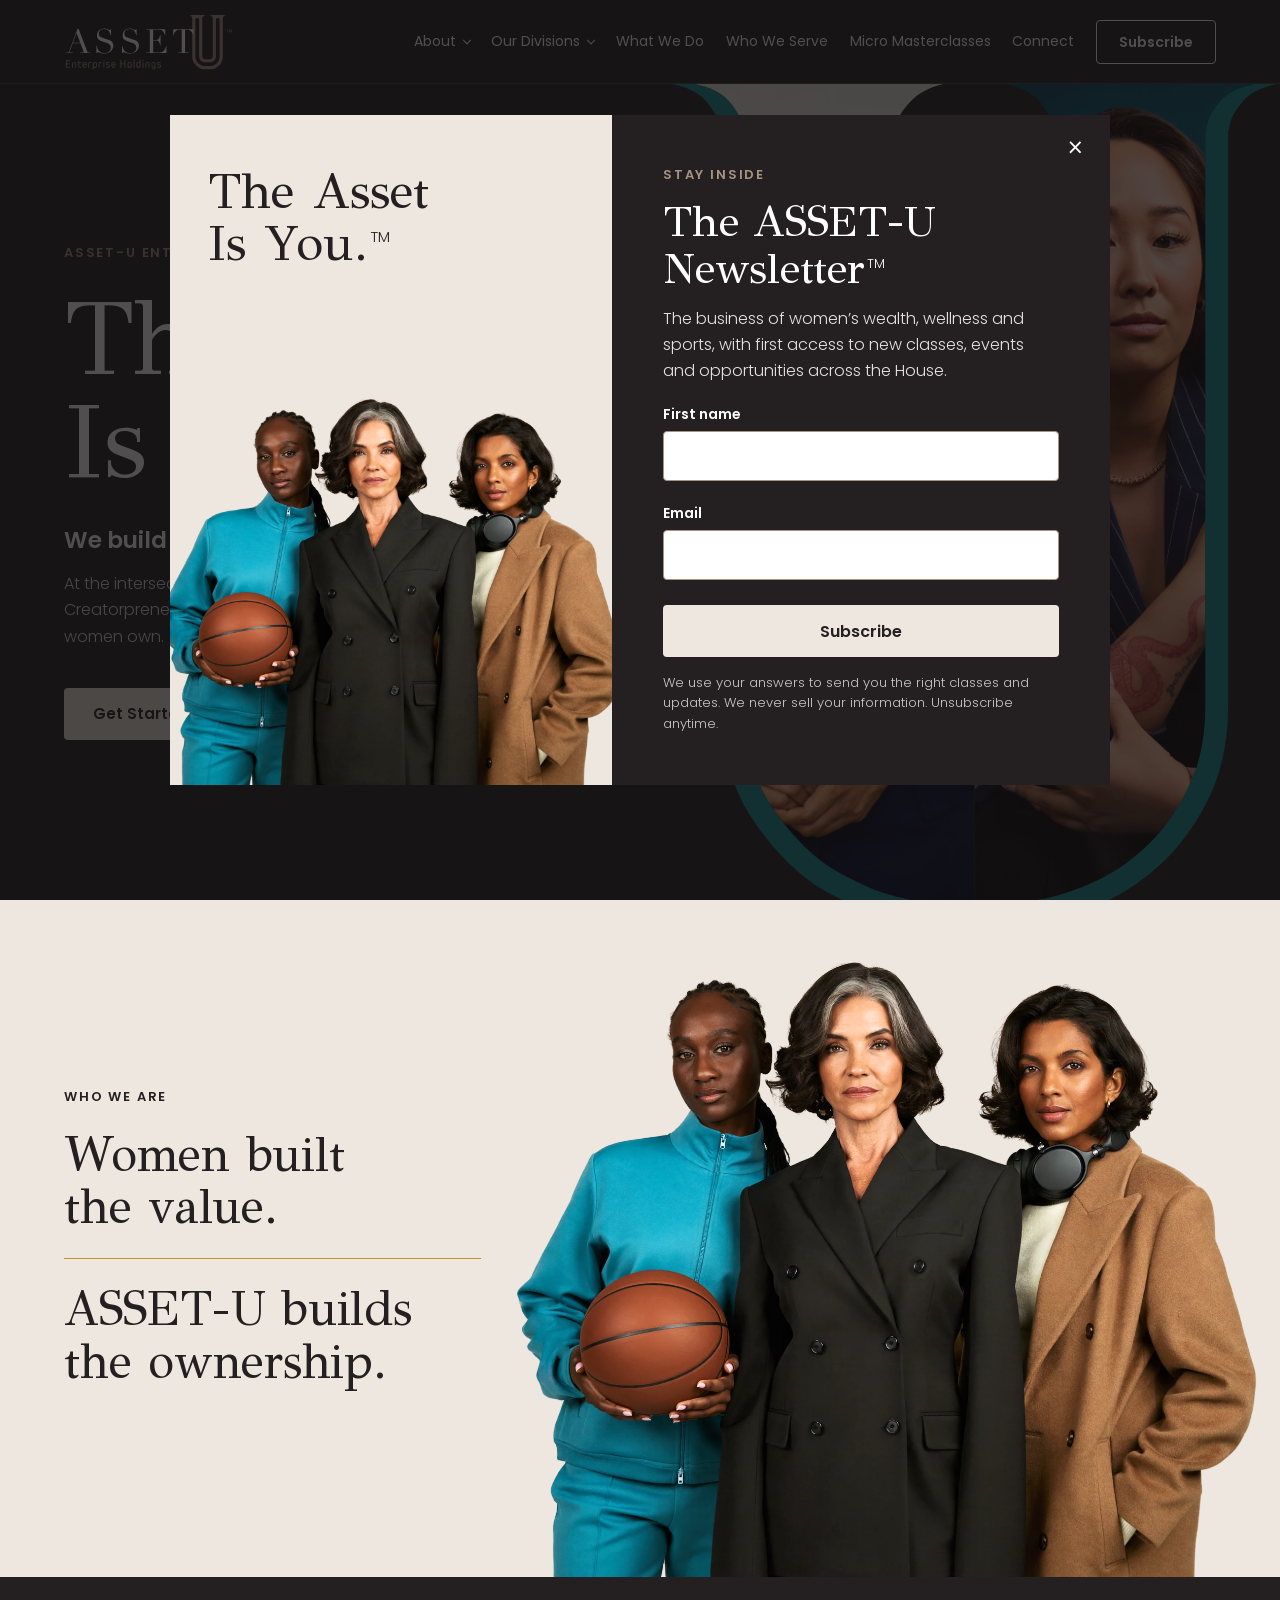
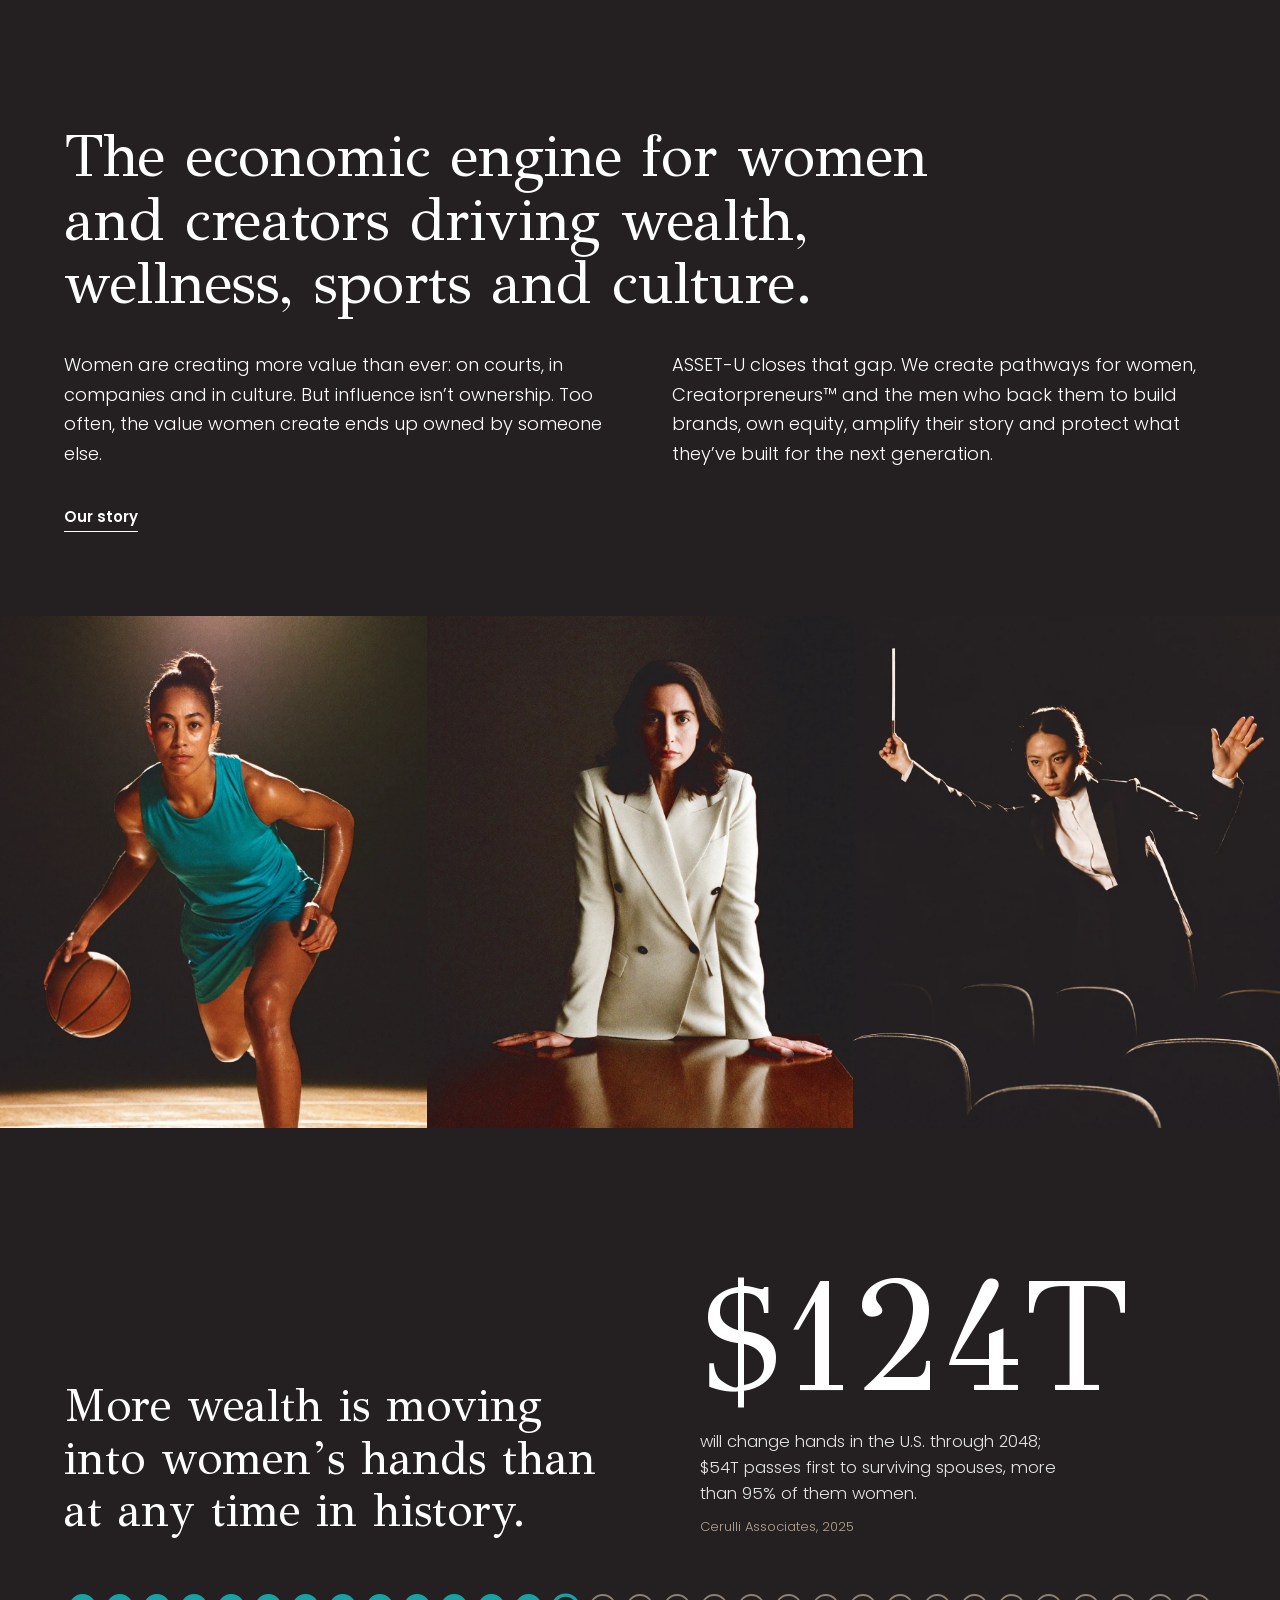
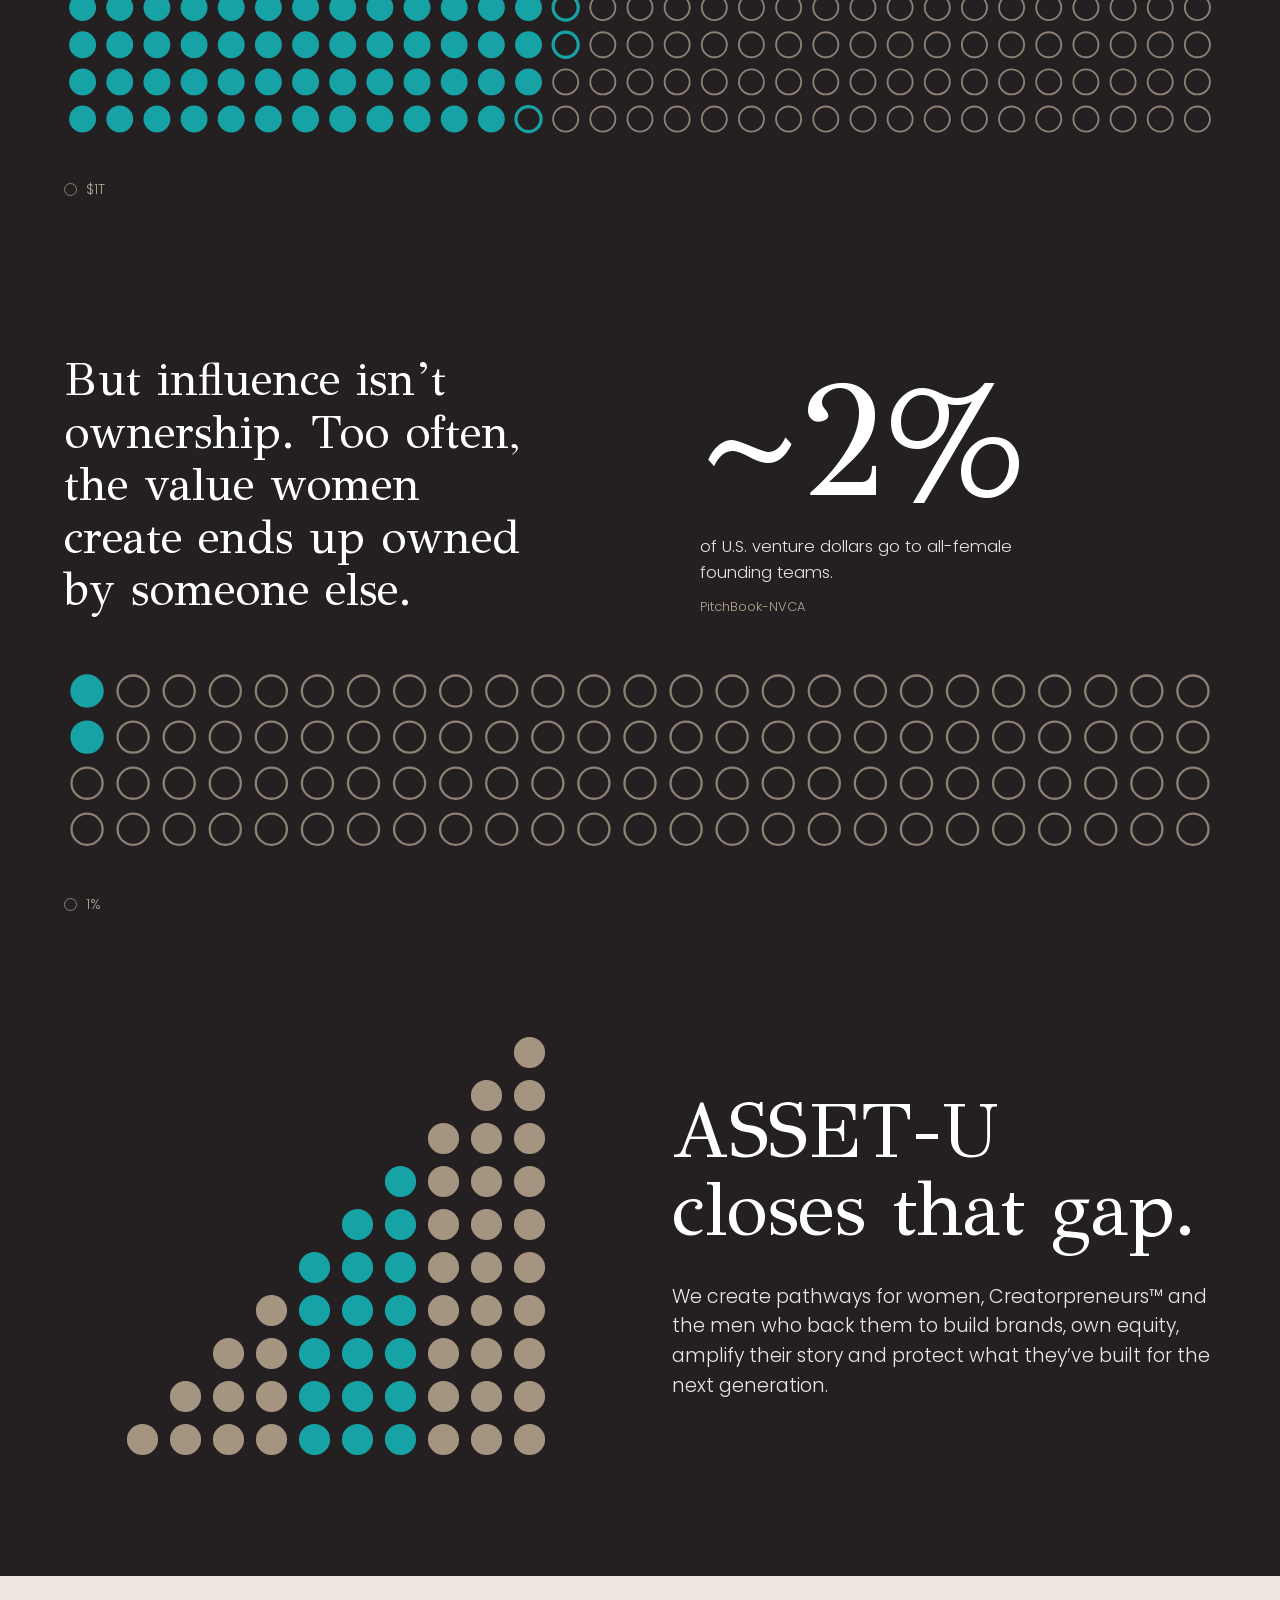
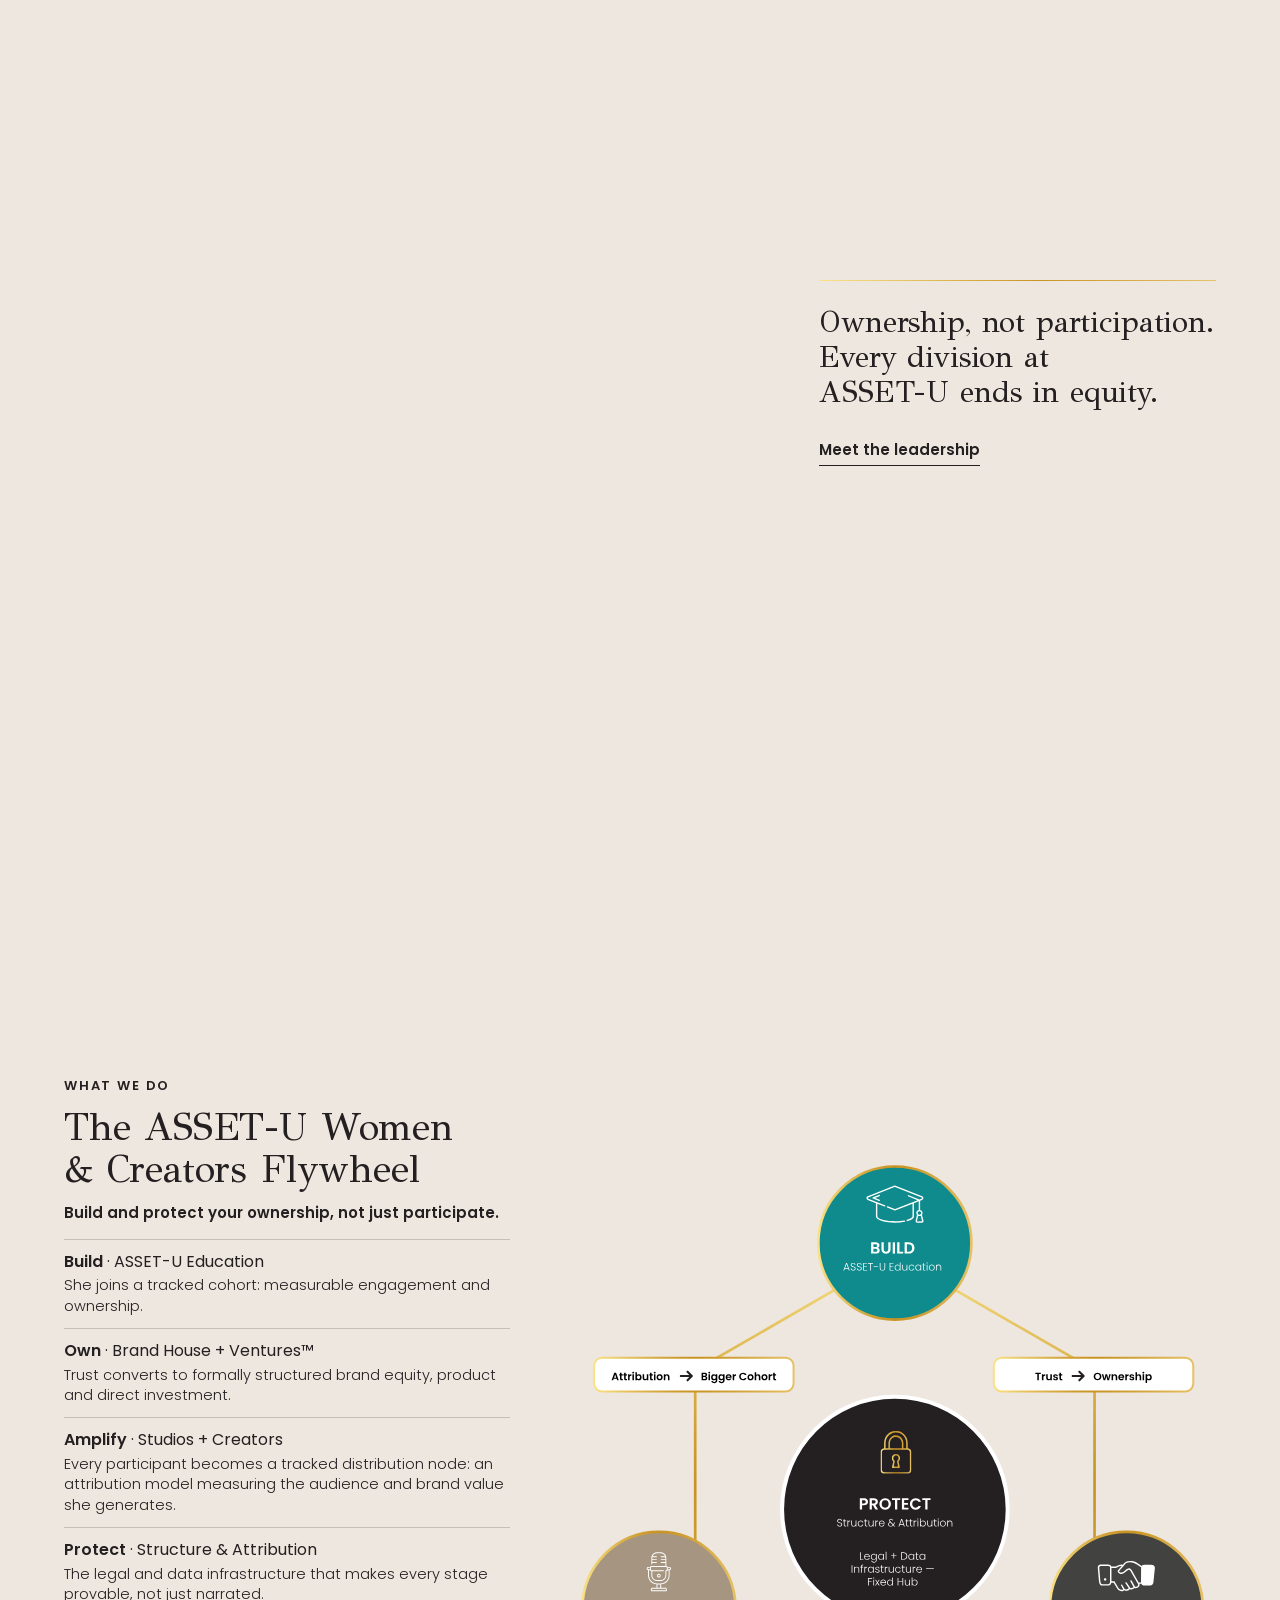
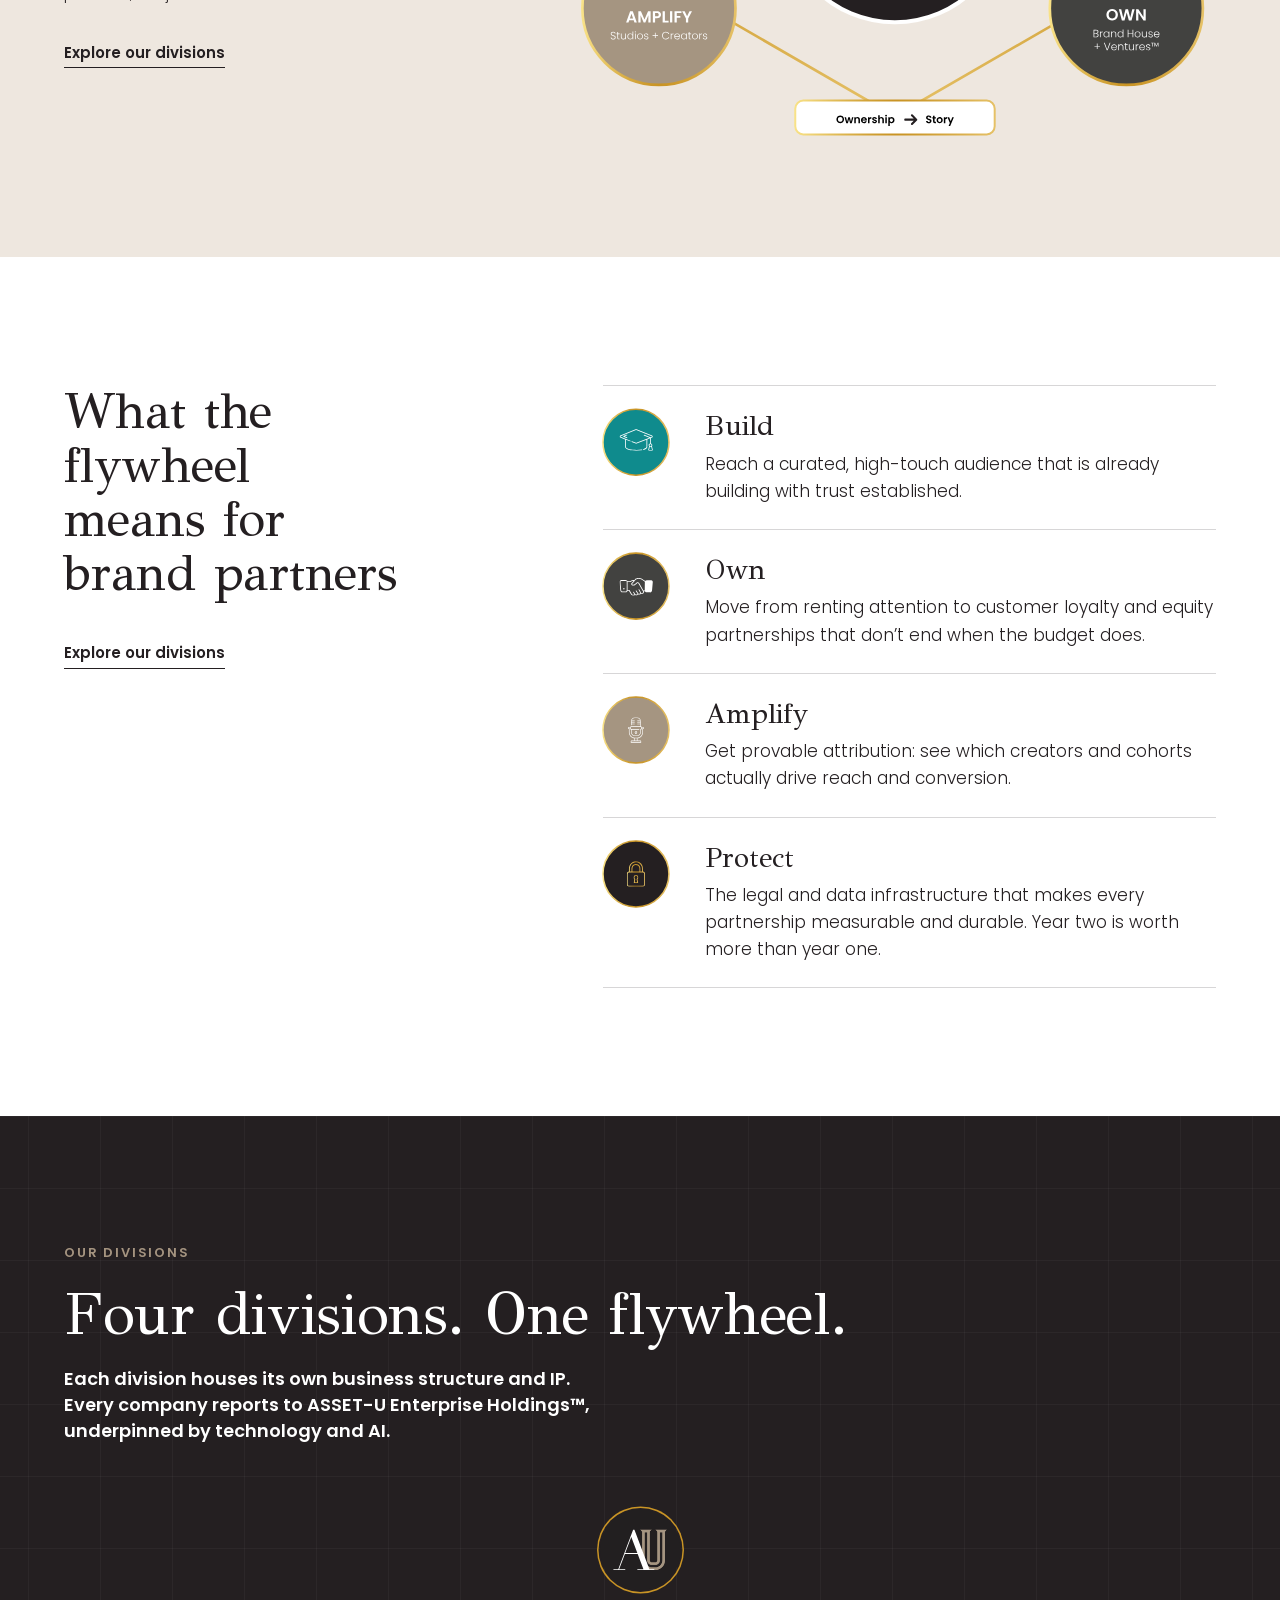
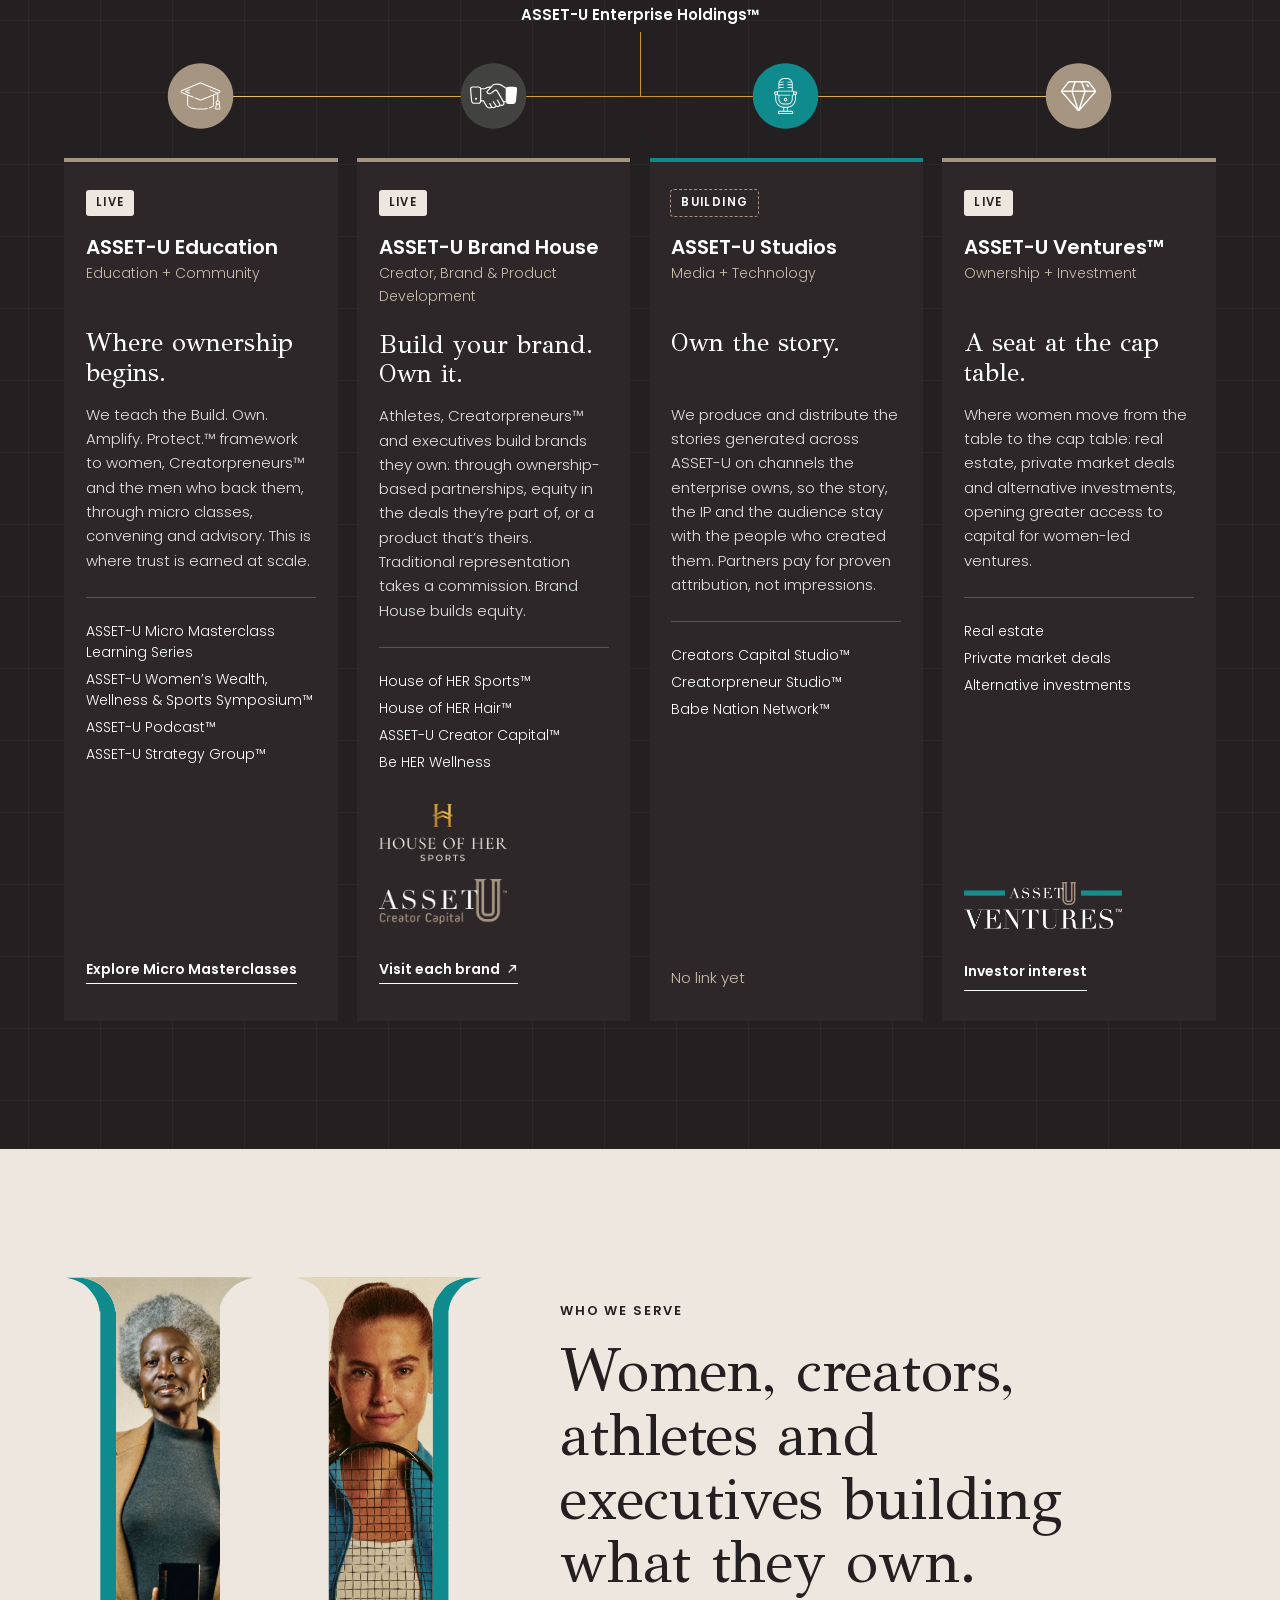
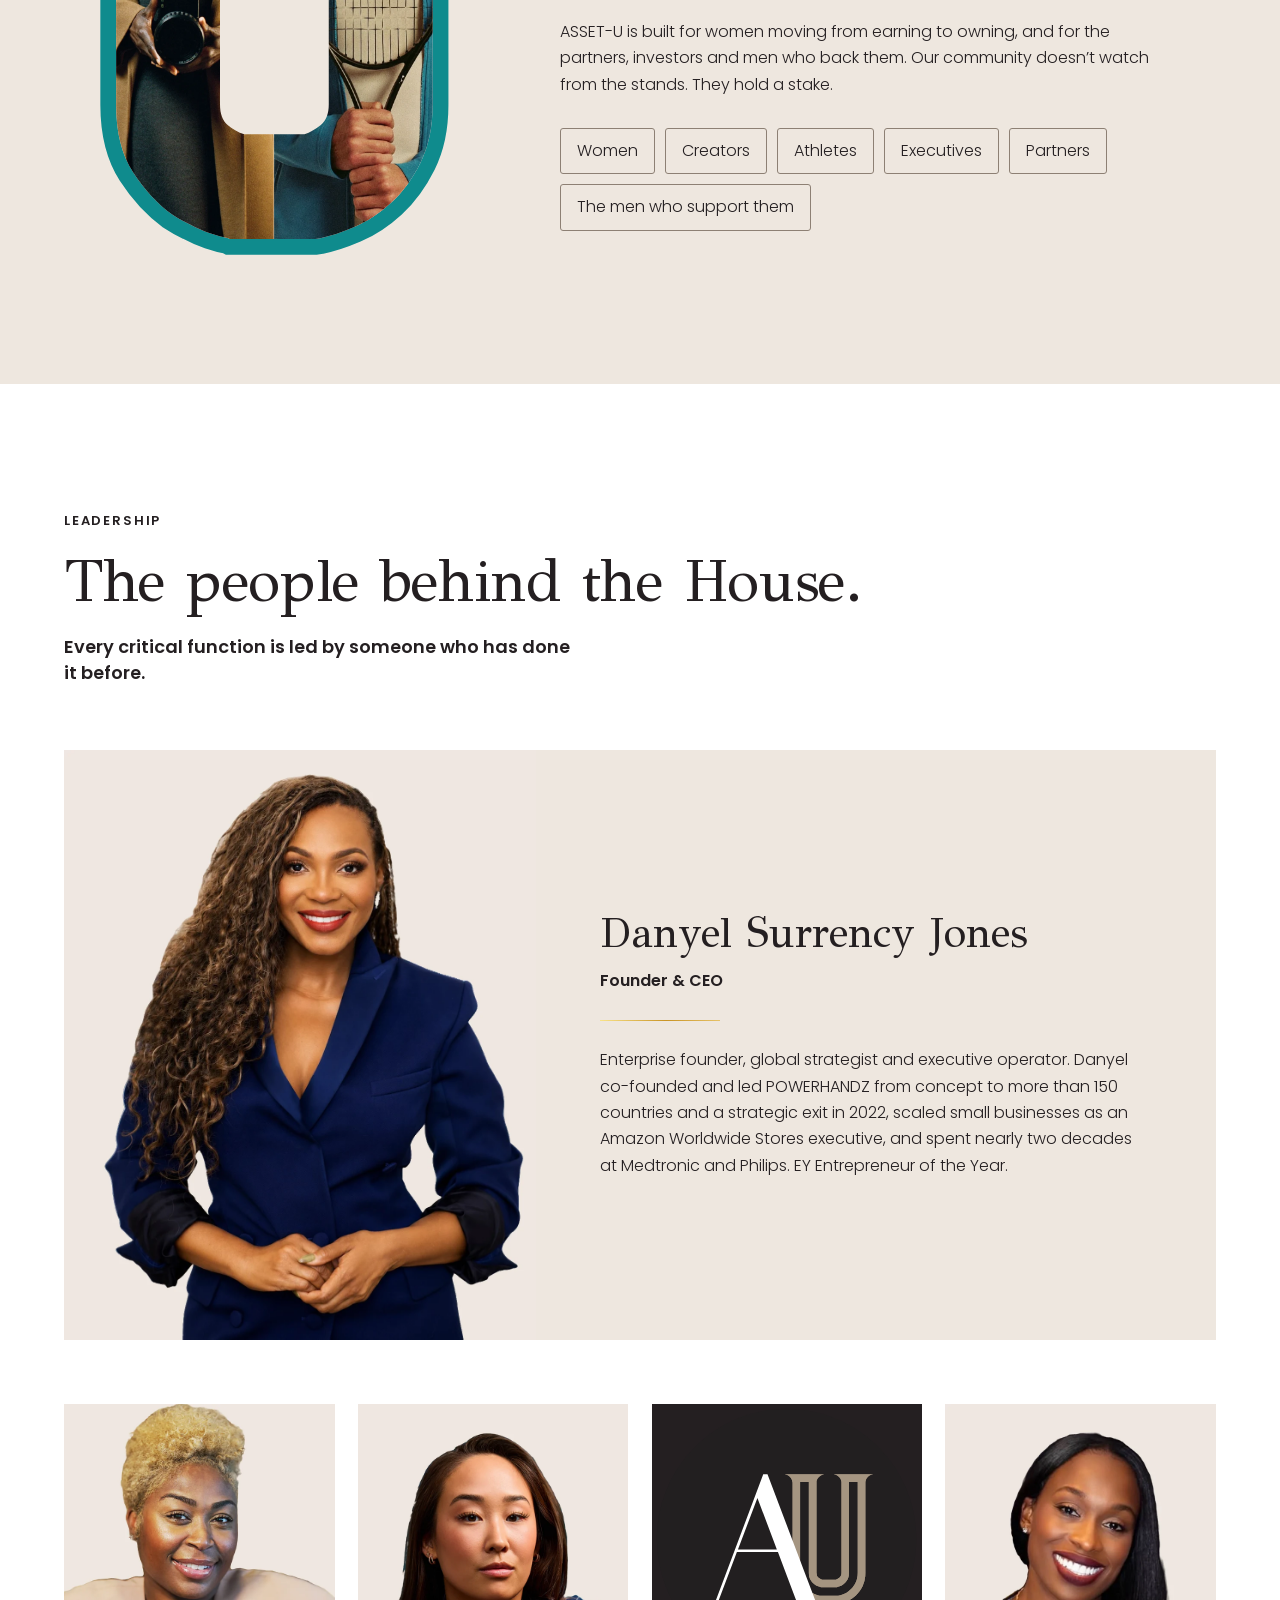
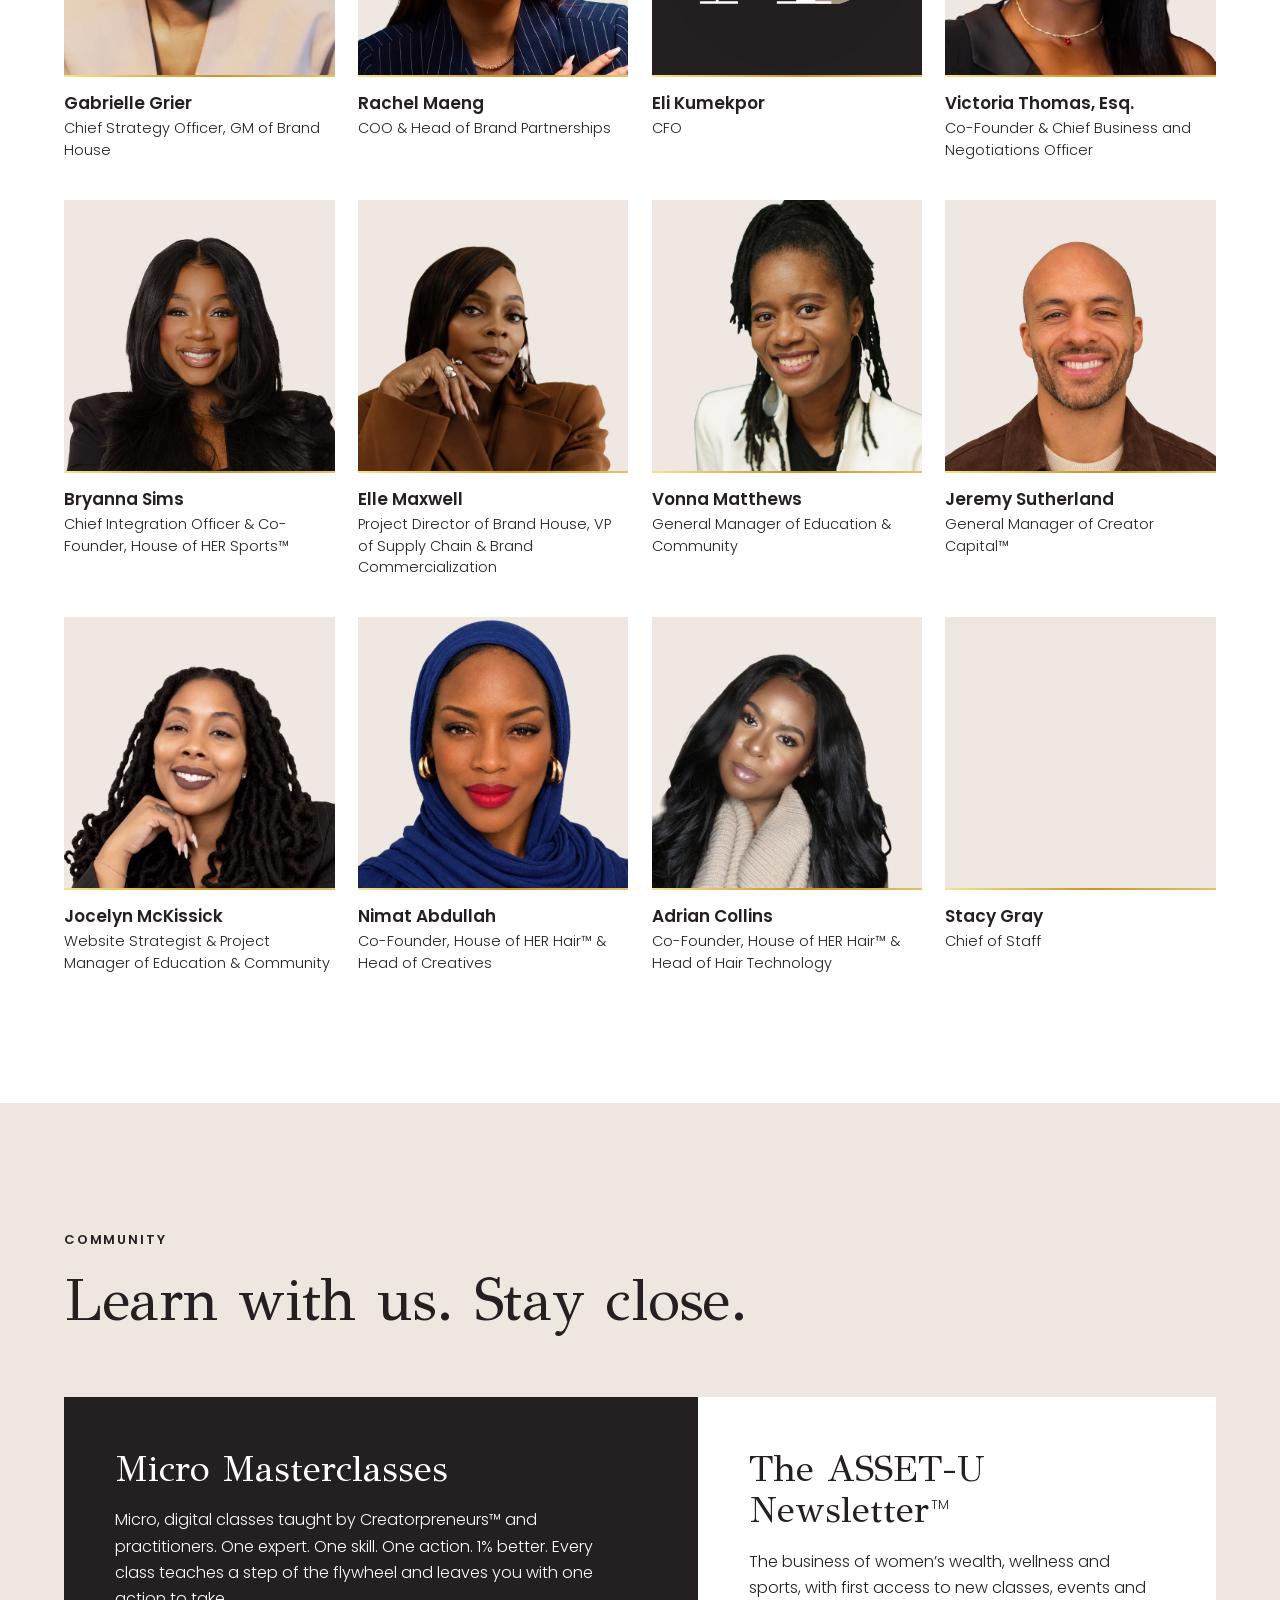
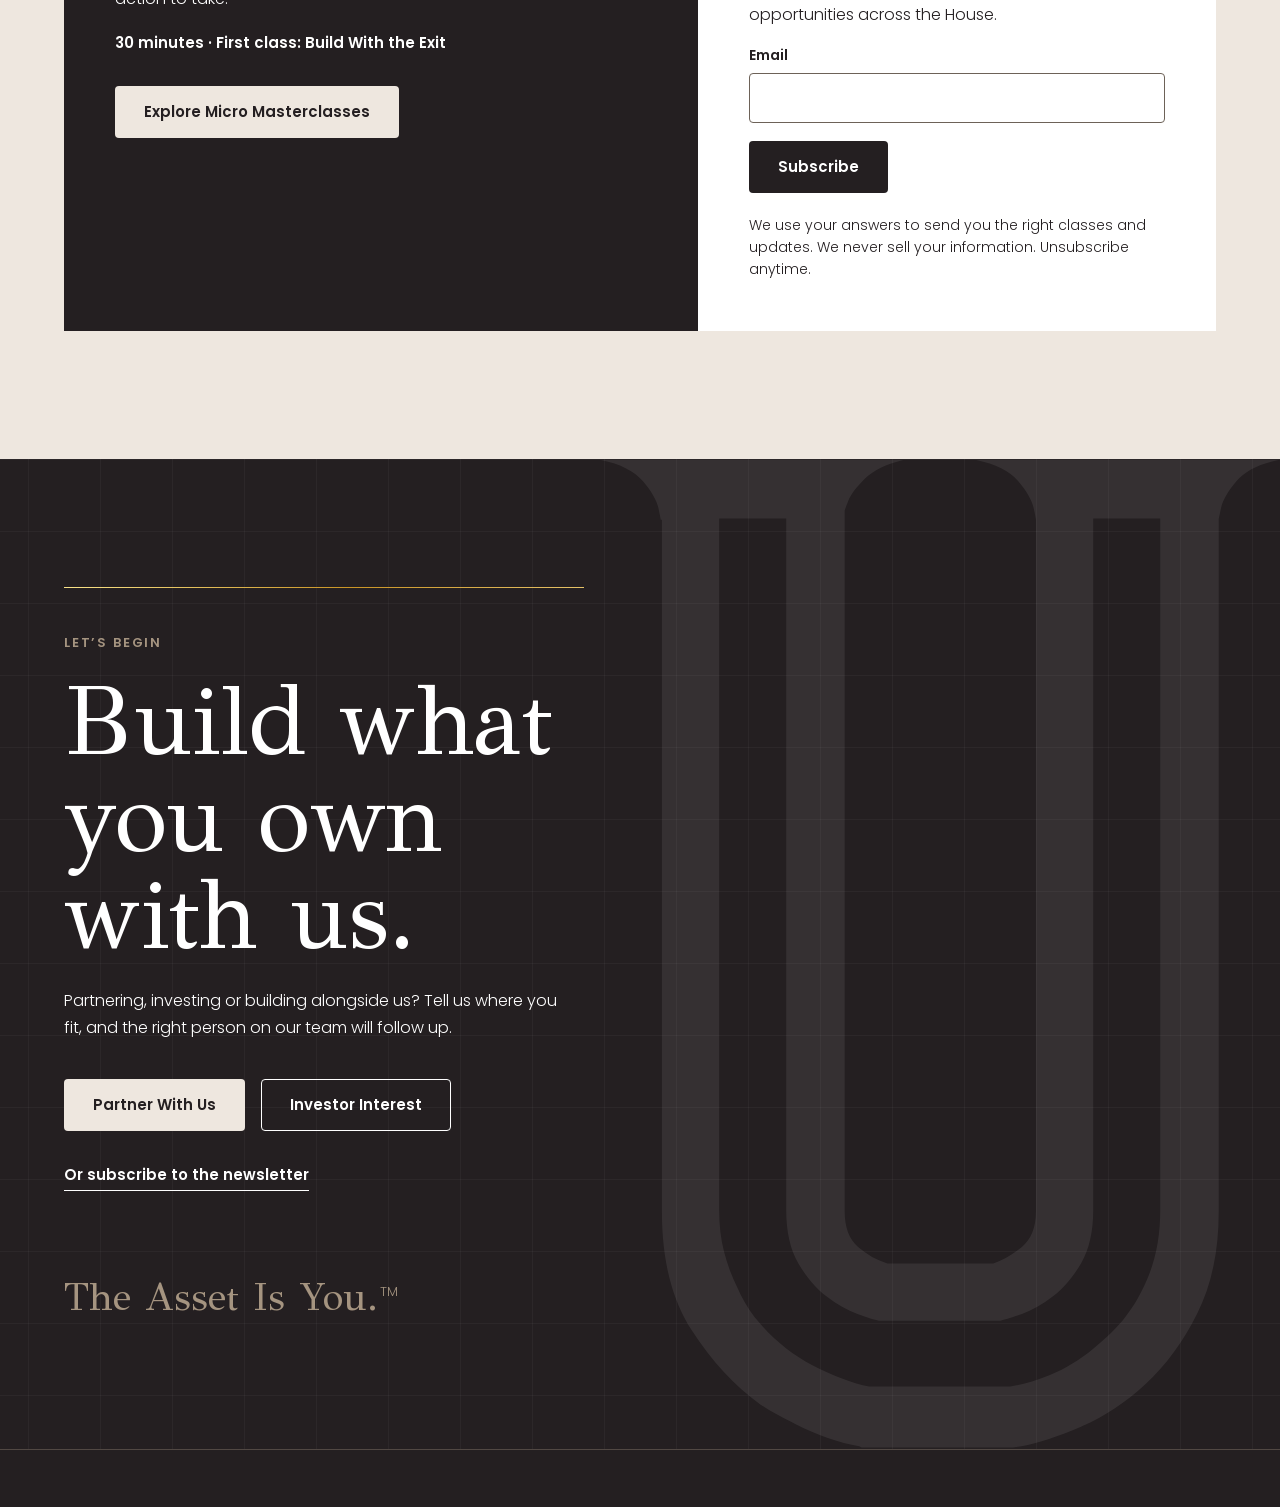
==== commit a00690d7: "Newsletter popup Co-Authored-By: Claude Opus 5.5 <noreply@anthropic.com>" ====
--- a/index.html
+++ b/index.html
@@ -26,4 +26,4 @@
 <ul class="team"><li data-g="l b"><figure><div class="ph"><img src="img/lead-gabrielle.webp" width="720" height="720" loading="lazy" decoding="async" alt="Gabrielle Grier"></div><hr class="hair" data-in><figcaption><b>Gabrielle Grier</b><span>Chief Strategy Officer, GM of Brand House</span></figcaption></figure></li><li data-g="l "><figure><div class="ph"><img src="img/lead-rachel.webp" width="720" height="720" loading="lazy" decoding="async" alt="Rachel Maeng"></div><hr class="hair" data-in><figcaption><b>Rachel Maeng</b><span>COO &amp; Head of Brand Partnerships</span></figcaption></figure></li><li data-g="l "><figure><div class="ph name-only"><img src="img/au-favicon.svg" alt="" width="224" height="224" loading="lazy" decoding="async"></div><hr class="hair" data-in><figcaption><b>Eli Kumekpor</b><span>CFO</span></figcaption></figure></li><li data-g="l "><figure><div class="ph"><img src="img/lead-victoria.webp" width="720" height="720" loading="lazy" decoding="async" alt="Victoria Thomas, Esq."></div><hr class="hair" data-in><figcaption><b>Victoria Thomas, Esq.</b><span>Co-Founder &amp; Chief Business and Negotiations Officer</span></figcaption></figure></li><li data-g="l b"><figure><div class="ph"><img src="img/lead-bryanna.webp" width="720" height="720" loading="lazy" decoding="async" alt="Bryanna Sims"></div><hr class="hair" data-in><figcaption><b>Bryanna Sims</b><span>Chief Integration Officer &amp; Co-Founder, House of HER Sports™</span></figcaption></figure></li><li data-g="l b"><figure><div class="ph"><img src="img/lead-elle.webp" width="720" height="720" loading="lazy" decoding="async" alt="Elle Maxwell"></div><hr class="hair" data-in><figcaption><b>Elle Maxwell</b><span>Project Director of Brand House, VP of Supply Chain &amp; Brand Commercialization</span></figcaption></figure></li><li data-g="l e"><figure><div class="ph"><img src="img/lead-vonna.webp" width="720" height="720" loading="lazy" decoding="async" alt="Vonna Matthews"></div><hr class="hair" data-in><figcaption><b>Vonna Matthews</b><span>General Manager of Education &amp; Community</span></figcaption></figure></li><li data-g="l b"><figure><div class="ph"><img src="img/lead-jeremy.webp" width="720" height="720" loading="lazy" decoding="async" alt="Jeremy Sutherland"></div><hr class="hair" data-in><figcaption><b>Jeremy Sutherland</b><span>General Manager of Creator Capital™</span></figcaption></figure></li><li data-g="l e"><figure><div class="ph"><img src="img/lead-jocelyn.webp" width="720" height="720" loading="lazy" decoding="async" alt="Jocelyn McKissick"></div><hr class="hair" data-in><figcaption><b>Jocelyn McKissick</b><span>Website Strategist &amp; Project Manager of Education &amp; Community</span></figcaption></figure></li><li data-g="l b"><figure><div class="ph"><img src="img/lead-nimat.webp" width="720" height="720" loading="lazy" decoding="async" alt="Nimat Abdullah"></div><hr class="hair" data-in><figcaption><b>Nimat Abdullah</b><span>Co-Founder, House of HER Hair™ &amp; Head of Creatives</span></figcaption></figure></li><li data-g="l b"><figure><div class="ph"><img src="img/lead-adrian.webp" width="720" height="720" loading="lazy" decoding="async" alt="Adrian Collins"></div><hr class="hair" data-in><figcaption><b>Adrian Collins</b><span>Co-Founder, House of HER Hair™ &amp; Head of Hair Technology</span></figcaption></figure></li><li data-g="l "><figure><div class="ph"><img src="img/lead-stacy.webp" width="720" height="720" loading="lazy" decoding="async" alt="Stacy Gray"></div><hr class="hair" data-in><figcaption><b>Stacy Gray</b><span>Chief of Staff</span></figcaption></figure></li></ul></div></section><section class="bone pad" id="community"><div class="wrap"><p class="label">Community</p><h2>Learn with us. Stay close.</h2><div class="two"><article class="a dark"><h3>Micro Masterclasses</h3><p>Micro, digital classes taught by Creatorpreneurs™ and practitioners. One expert. One skill. One action. 1% better. Every class teaches a step of the flywheel and leaves you with one action to take.</p><p class="detail">30 minutes · First class: Build With the Exit</p><a class="btn btn-light" href="micro-masterclasses/" data-track="mml_card_click">Explore Micro Masterclasses</a></article>
 <article class="b"><h3>The <span class="nb">ASSET-U</span> Newsletter<sup class="tm">TM</sup></h3><p>The business of women’s wealth, wellness and sports, with first access to new classes, events and opportunities across the House.</p><form class="mail nl" data-subject="Subscribe"><label>Email<input type="email" name="Email" required autocomplete="email"></label><button class="btn btn-dark" data-track="subscribe_submit">Subscribe</button><p class="sent" role="status" hidden>If your email app didn’t open, email info@asset-u.co.</p></form><p class="micro">We use your answers to send you the right classes and updates. We never sell your information. Unsubscribe anytime.</p></article></div></div></section><section class="connect dark pad grid-bg" id="connect"><svg class="mark" viewBox="1143 324 172 249.5" aria-hidden="true"><path fill="#fff" d="M 1284.78 513.32 L 1284.78 338.98 L 1267.88 338.98 L 1267.88 513.32 C 1267.88 518.86 1266.85 523.36 1264.8 526.84 C 1262.75 530.33 1260.4 533.09 1257.74 535.14 C 1255.07 537.18 1252.46 538.67 1249.9 539.59 C 1247.34 540.52 1245.55 541.08 1244.53 541.29 L 1213.8 541.29 C 1212.78 541.08 1210.98 540.52 1208.43 539.59 C 1205.86 538.67 1203.25 537.18 1200.59 535.14 C 1197.93 533.09 1195.57 530.33 1193.53 526.84 C 1191.48 523.36 1190.46 518.86 1190.46 513.32 L 1190.46 338.98 L 1173.55 338.98 L 1173.55 513.32 C 1173.55 517.22 1173.96 520.75 1174.79 523.93 C 1175.6 527.1 1176.73 530.12 1178.16 532.99 C 1179.19 535.45 1180.62 537.9 1182.46 540.36 C 1186.77 545.69 1191.63 549.73 1197.06 552.5 C 1202.48 555.27 1207.25 557.05 1211.34 557.88 L 1246.98 557.88 C 1249.85 557.46 1253.18 556.49 1256.97 554.96 C 1260.76 553.42 1264.39 551.21 1267.88 548.35 C 1269.11 547.32 1270.34 546.25 1271.56 545.12 C 1272.79 544 1274.02 542.71 1275.25 541.29 C 1278.12 537.8 1280.42 533.75 1282.16 529.15 C 1283.9 524.54 1284.78 519.27 1284.78 513.32 M 1238.38 324.24 L 1314.58 324.24 C 1309.66 325.27 1306.13 327.05 1303.98 329.62 C 1301.83 332.18 1300.55 334.39 1300.14 336.23 C 1299.73 338.08 1299.52 339.11 1299.52 339.31 L 1299.52 513.88 C 1299.52 523.72 1297.73 532.23 1294.14 539.41 C 1290.56 546.58 1286.21 552.53 1281.09 557.25 C 1275.97 561.95 1270.54 565.54 1264.8 568.01 C 1259.07 570.46 1254.05 572.11 1249.75 572.93 L 1247.6 573.24 L 1209.5 573.24 L 1208.89 572.93 C 1206.43 572.52 1203.71 571.8 1200.75 570.78 C 1197.77 569.75 1194.75 568.41 1191.68 566.78 C 1189.02 565.54 1186.46 564.11 1184 562.47 C 1177.45 557.75 1171.66 551.5 1166.64 543.71 C 1161.62 535.92 1159.12 525.97 1159.12 513.88 L 1159.12 339.31 L 1158.81 339.31 C 1158.81 339.11 1158.6 338.08 1158.2 336.23 C 1157.78 334.39 1156.5 332.18 1154.35 329.62 C 1152.2 327.05 1148.67 325.27 1143.75 324.24 L 1219.95 324.24 C 1215.65 325.27 1212.42 326.85 1210.27 329 C 1208.12 331.15 1206.74 332.99 1206.12 334.53 C 1205.51 336.07 1205.2 336.94 1205.2 337.14 L 1205.2 513.63 C 1205.2 517.73 1206.32 520.75 1208.58 522.7 C 1210.83 524.64 1213.29 526.03 1215.96 526.84 L 1242.68 526.84 C 1245.14 526.03 1247.55 524.64 1249.9 522.7 C 1252.26 520.75 1253.44 517.73 1253.44 513.63 L 1253.44 339.29 C 1253.44 339.09 1253.23 338.06 1252.82 336.22 C 1252.41 334.38 1251.13 332.18 1248.98 329.61 C 1246.83 327.05 1243.3 325.27 1238.38 324.24"/></svg><div class="wrap"><hr class="hair" data-in><p class="label">Let’s begin</p><h2>Build what you own with us.</h2><div class="copy"><p>Partnering, investing or building alongside us? Tell us where you fit, and the right person on our team will follow up.</p></div><div class="acts"><button type="button" class="btn btn-light" data-open="partner">Partner With Us</button><button type="button" class="btn btn-line" data-open="investor">Investor Interest</button></div><p class="again"><a class="link" href="connect/#subscribe">Or subscribe to the newsletter</a></p><p class="closing">The Asset Is You.<sup class="tm">TM</sup></p></div></section></main><footer class="dark"><div class="wrap"><div class="foot"><div><img class="logo" src="img/logo-reversed.svg" width="790" height="275" alt="ASSET U Enterprise Holdings" loading="lazy" decoding="async"><p class="tag">The Asset Is You.<sup class="tm">TM</sup></p><p class="short">The economic engine for women’s ownership, at the intersection of wealth, wellness and sports.</p></div>
 <div><h3>Company</h3><ul><li><a href="what-we-do/" data-track="footer_click">What We Do</a></li><li><a href="about/#team" data-track="footer_click">Team and Advisors</a></li><li><a href="connect/" data-track="footer_click">Connect</a></li></ul></div><div><h3>Divisions</h3><ul><li><a href="https://www.houseofhersports.com" target="_blank" rel="noopener" data-track="outbound_click">House of HER <span class="nb">Sports™ <svg class="out" viewBox="0 0 12 12" fill="none" stroke="currentColor" stroke-width="1.6" aria-hidden="true"><path d="M2 10 10 2M4 2h6v6"/></svg></span></a></li><li><span>House of HER Hair™</span></li><li><span>Creator Capital™</span></li></ul></div><div><h3>Legal</h3><ul><li><a href="privacy/" data-track="footer_click">Privacy Policy</a></li><li><a href="terms/" data-track="footer_click">Terms of Use</a></li></ul></div><div><h3>Contact</h3><ul><li><a href="mailto:info@asset-u.co">info@asset-u.co</a></li><li><a href="https://www.instagram.com/theasset_u" target="_blank" rel="noopener">Instagram</a></li><li><span>LinkedIn</span></li><li><span>YouTube</span></li><li><span>Phone to come</span></li></ul></div></div></div>
-<div class="fine"><div class="wrap"><p>© 2026 <span class="nb">ASSET-U</span> Enterprise Holdings™. All rights reserved. “The Asset Is You Foundation”™ is an independently governed 501(c)(3) affiliate and is not an operating division of <span class="nb">ASSET-U</span> Enterprise Holdings.</p></div></div></footer><dialog id="partner" aria-labelledby="partner-t"><form class="mail" data-subject="Partner with ASSET-U"><button type="button" class="x" aria-label="Close">×</button><h2 id="partner-t">Partner with ASSET-U</h2><p>Tell us about your brand or organization and where you see us building together.</p><label>First name<input name="First name" required></label><label>Last name<input name="Last name" required></label><label>Work email<input name="Work email" type="email" required></label><label>Company or organization<input name="Company or organization" required></label><label>Your role<input name="Your role" required></label><label>How would you like to partner?<select name="How would you like to partner?" required><option value="">Select one</option><option>Brand partnership</option><option>Creatorpreneur™ network</option><option>Education and community</option><option>Studios and content</option><option>Something else</option></select></label><label>Tell us more<textarea name="Tell us more"></textarea></label><button class="btn">Send</button><p class="sent" role="status" hidden>If your email app didn’t open, email info@asset-u.co.</p></form></dialog><dialog id="investor" aria-labelledby="investor-t"><form class="mail" data-subject="Register investor interest"><button type="button" class="x" aria-label="Close">×</button><h2 id="investor-t">Register investor interest</h2><p>For angels, family offices, foundations and institutions interested in ASSET-U Enterprise Holdings™ and ASSET-U Ventures™ opportunities.</p><label>First name<input name="First name" required></label><label>Last name<input name="Last name" required></label><label>Email<input name="Email" type="email" required></label><label>Phone (optional)<input name="Phone (optional)"></label><label>Organization<input name="Organization" required></label><label>Investor type<select name="Investor type" required><option value="">Select one</option><option>Angel</option><option>Family office</option><option>Foundation</option><option>Institution</option><option>Strategic</option><option>Other</option></select></label><label>Area of interest<select name="Area of interest" required><option value="">Select one</option><option>ASSET-U Enterprise Holdings</option><option>ASSET-U Ventures™ opportunities</option></select></label><label>Message<textarea name="Message"></textarea></label><p class="small">Submitting this form registers interest only. It is not an offer to sell, or a solicitation of an offer to buy, any security. Any offering will be made only through definitive documents to eligible investors.</p><button class="btn">Send</button><p class="sent" role="status" hidden>If your email app didn’t open, email info@asset-u.co.</p></form></dialog><script src="budget.js" defer></script></body></html>+<div class="fine"><div class="wrap"><p>© 2026 <span class="nb">ASSET-U</span> Enterprise Holdings™. All rights reserved. “The Asset Is You Foundation”™ is an independently governed 501(c)(3) affiliate and is not an operating division of <span class="nb">ASSET-U</span> Enterprise Holdings.</p></div></div></footer><dialog id="partner" aria-labelledby="partner-t"><form class="mail" data-subject="Partner with ASSET-U"><button type="button" class="x" aria-label="Close">×</button><h2 id="partner-t">Partner with ASSET-U</h2><p>Tell us about your brand or organization and where you see us building together.</p><label>First name<input name="First name" required></label><label>Last name<input name="Last name" required></label><label>Work email<input name="Work email" type="email" required></label><label>Company or organization<input name="Company or organization" required></label><label>Your role<input name="Your role" required></label><label>How would you like to partner?<select name="How would you like to partner?" required><option value="">Select one</option><option>Brand partnership</option><option>Creatorpreneur™ network</option><option>Education and community</option><option>Studios and content</option><option>Something else</option></select></label><label>Tell us more<textarea name="Tell us more"></textarea></label><button class="btn">Send</button><p class="sent" role="status" hidden>If your email app didn’t open, email info@asset-u.co.</p></form></dialog><dialog id="investor" aria-labelledby="investor-t"><form class="mail" data-subject="Register investor interest"><button type="button" class="x" aria-label="Close">×</button><h2 id="investor-t">Register investor interest</h2><p>For angels, family offices, foundations and institutions interested in ASSET-U Enterprise Holdings™ and ASSET-U Ventures™ opportunities.</p><label>First name<input name="First name" required></label><label>Last name<input name="Last name" required></label><label>Email<input name="Email" type="email" required></label><label>Phone (optional)<input name="Phone (optional)"></label><label>Organization<input name="Organization" required></label><label>Investor type<select name="Investor type" required><option value="">Select one</option><option>Angel</option><option>Family office</option><option>Foundation</option><option>Institution</option><option>Strategic</option><option>Other</option></select></label><label>Area of interest<select name="Area of interest" required><option value="">Select one</option><option>ASSET-U Enterprise Holdings</option><option>ASSET-U Ventures™ opportunities</option></select></label><label>Message<textarea name="Message"></textarea></label><p class="small">Submitting this form registers interest only. It is not an offer to sell, or a solicitation of an offer to buy, any security. Any offering will be made only through definitive documents to eligible investors.</p><button class="btn">Send</button><p class="sent" role="status" hidden>If your email app didn’t open, email info@asset-u.co.</p></form></dialog><link rel="stylesheet" href="newsletter.css?v=3"><script src="newsletter.js?v=3" data-site="classic" defer></script><script src="budget.js" defer></script></body></html>
--- a/newsletter.css
+++ b/newsletter.css
@@ -0,0 +1,40 @@
+/* newsletter popup */
+dialog.nlp{width:min(940px,calc(100vw - 32px));max-width:none;height:fit-content;max-height:calc(100dvh - 32px);padding:0;border:0;background:var(--charcoal);color:#fff;overflow:hidden}
+dialog.nlp[open]{display:block;overflow-y:auto}
+.nlp-in{display:grid;grid-template-columns:minmax(0,.94fr) minmax(0,1.06fr)}
+.nlp::backdrop{background:rgb(20 17 18/.74)}
+.nlp-pic{position:relative;background:var(--bone);overflow:hidden;min-height:0}
+.nlp-pic b{position:absolute;left:clamp(28px,3vw,40px);right:20px;top:clamp(34px,4vw,54px);font:400 clamp(38px,3.9vw,54px)/1.04 var(--display);color:var(--charcoal);max-width:5.4em}
+.nlp-pic sup,.nlp h2 sup{font:300 .3em/1 var(--body);vertical-align:super;margin-left:.15em}
+.nlp-pic img{position:absolute;left:50%;bottom:0;width:108%;max-width:none;height:auto;transform:translateX(-50%)}
+.nlp h2 span{white-space:nowrap}
+.nlp-body{position:relative;padding:clamp(34px,4vw,54px);min-height:0}
+.nlp .nlp-x{z-index:2;position:absolute;top:10px;right:10px;width:48px;height:48px;border:0;background:none;color:#fff;font:300 28px/1 var(--body);cursor:pointer}
+.nlp .nlp-l{margin:0;font:600 13px/1.4 var(--body);letter-spacing:.14em;text-transform:uppercase;color:var(--beige)}
+.nlp h2{font:400 clamp(32px,3.4vw,46px)/1.08 var(--display);margin:14px 30px 14px 0;color:#fff;outline:0}
+.nlp h2 sup{font:300 .3em/1 var(--body);vertical-align:super;margin-left:.15em}
+.nlp .nlp-c{margin:0 0 22px;font-size:16px;line-height:1.6;color:rgb(255 255 255/.88);max-width:44ch}
+.nlp-f{display:block;padding:0}
+.nlp-f label{display:block;margin:0 0 4px;font:600 14px/1.4 var(--body)}
+.nlp-f input{display:block;width:100%;min-height:50px;margin-top:6px;padding:11px 14px;border:1px solid #a59480;border-radius:4px;background:#fff;color:var(--charcoal);font:300 16px/1.3 var(--body)}
+.nlp-f input:focus-visible,.nlp button:focus-visible{outline:3px solid #17a3a5;outline-offset:2px}
+.nlp-f input[aria-invalid]{border:2px solid #f0a79c}
+.nlp-e{display:block;min-height:1.5em;font:400 13px/1.5 var(--body);color:#f6b9b0}
+.nlp .nlp-b{display:block;width:100%;min-height:52px;margin:6px 0 0;border:0;border-radius:4px;background:var(--bone);color:var(--charcoal);font:600 16px/1.2 var(--body);cursor:pointer}
+.nlp .nlp-b:hover{background:#fff}
+.nlp .nlp-m,.nlp .nlp-s{margin:16px 0 0;font-size:13px;line-height:1.55;color:rgb(255 255 255/.76);max-width:none}
+.nlp a{color:inherit}
+@media (max-width:760px),(max-height:480px){
+  dialog.nlp{width:calc(100vw - 24px);max-height:calc(100dvh - 24px)}
+  .nlp-in{display:block}
+  .nlp-pic{display:none}
+  .nlp-body{padding:36px 24px 28px;border-top:4px solid #17a3a5}
+}
+@media (max-height:600px){.nlp-pic b{display:none}.nlp-body{padding-block:26px}.nlp .nlp-c{margin-bottom:12px}}
+@media (prefers-reduced-motion:no-preference){
+  dialog.nlp[open]{animation:nlp-in .7s cubic-bezier(.2,.7,.2,1) both}
+  .nlp[open]::backdrop{animation:nlp-b .5s ease both}
+}
+@keyframes nlp-in{from{opacity:0;transform:translateY(26px)}}
+@keyframes nlp-b{from{opacity:0}}
+@media print{.nlp{display:none!important}}
